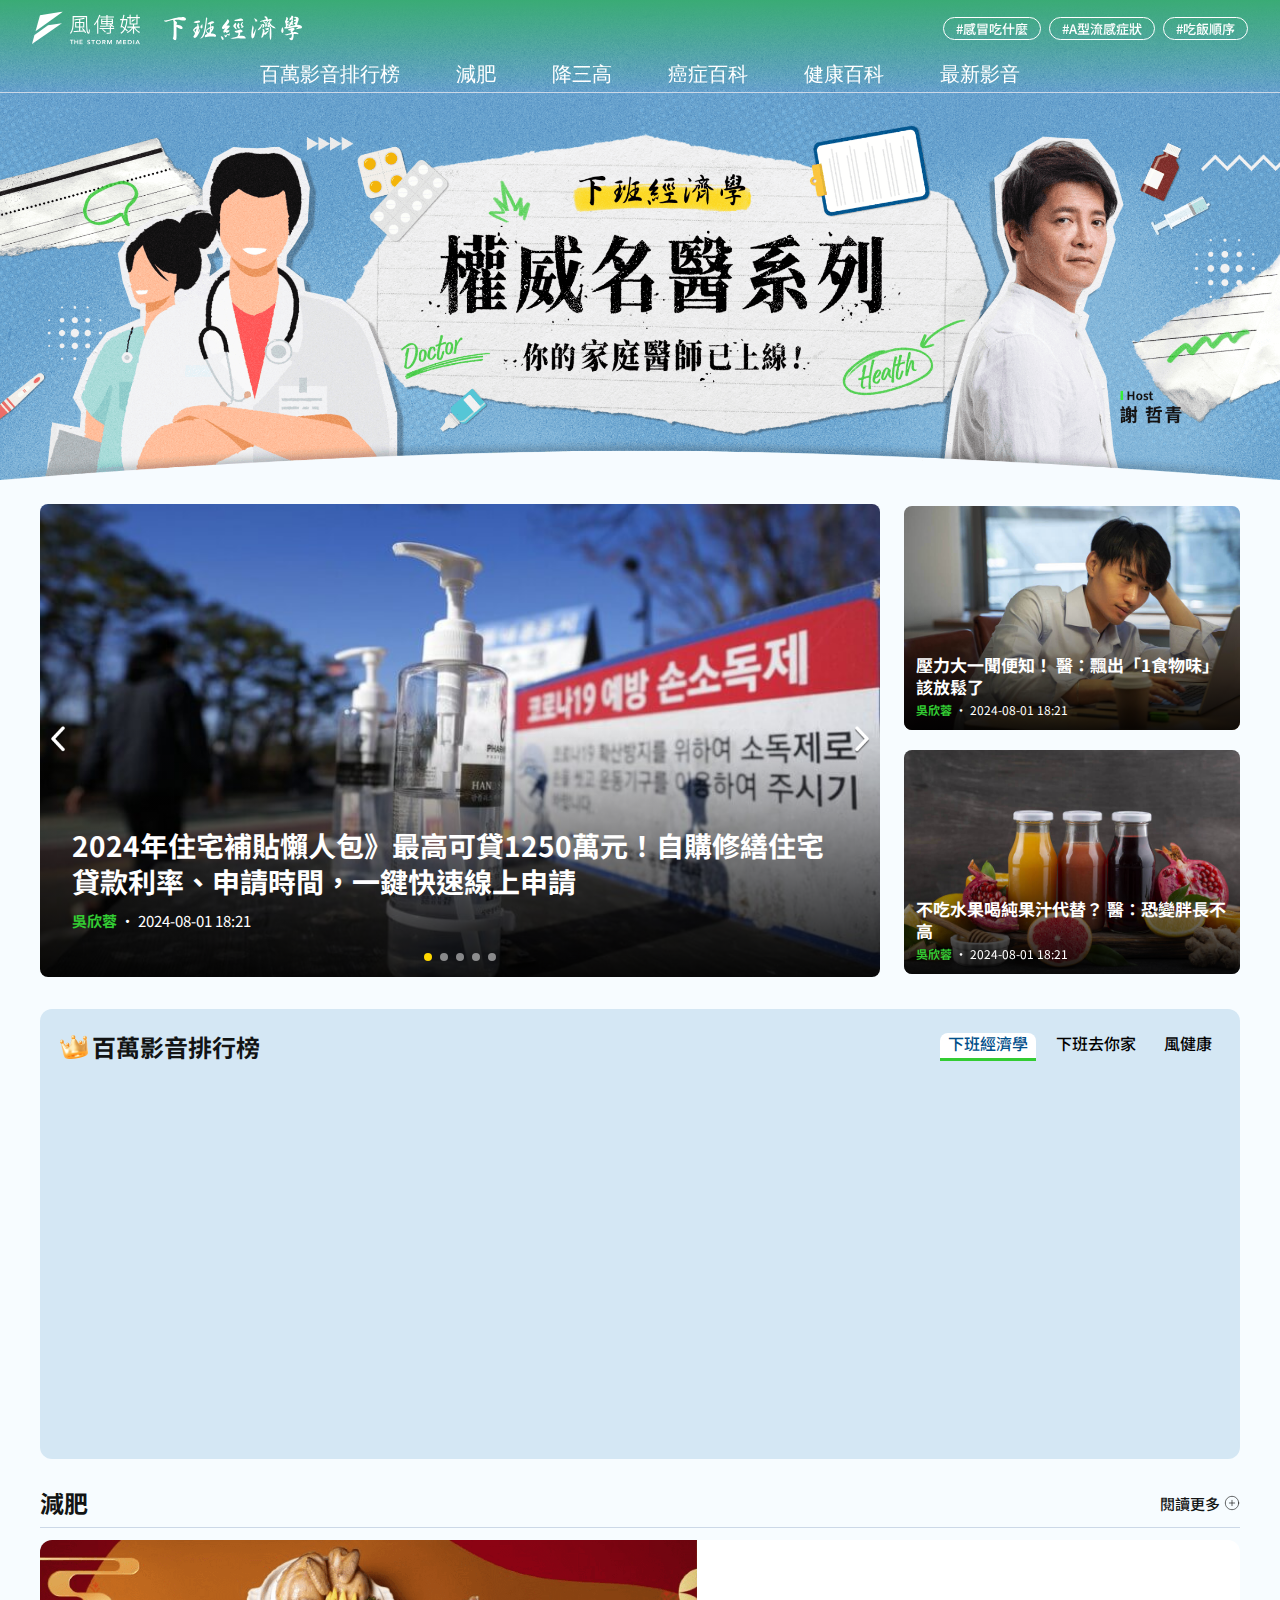
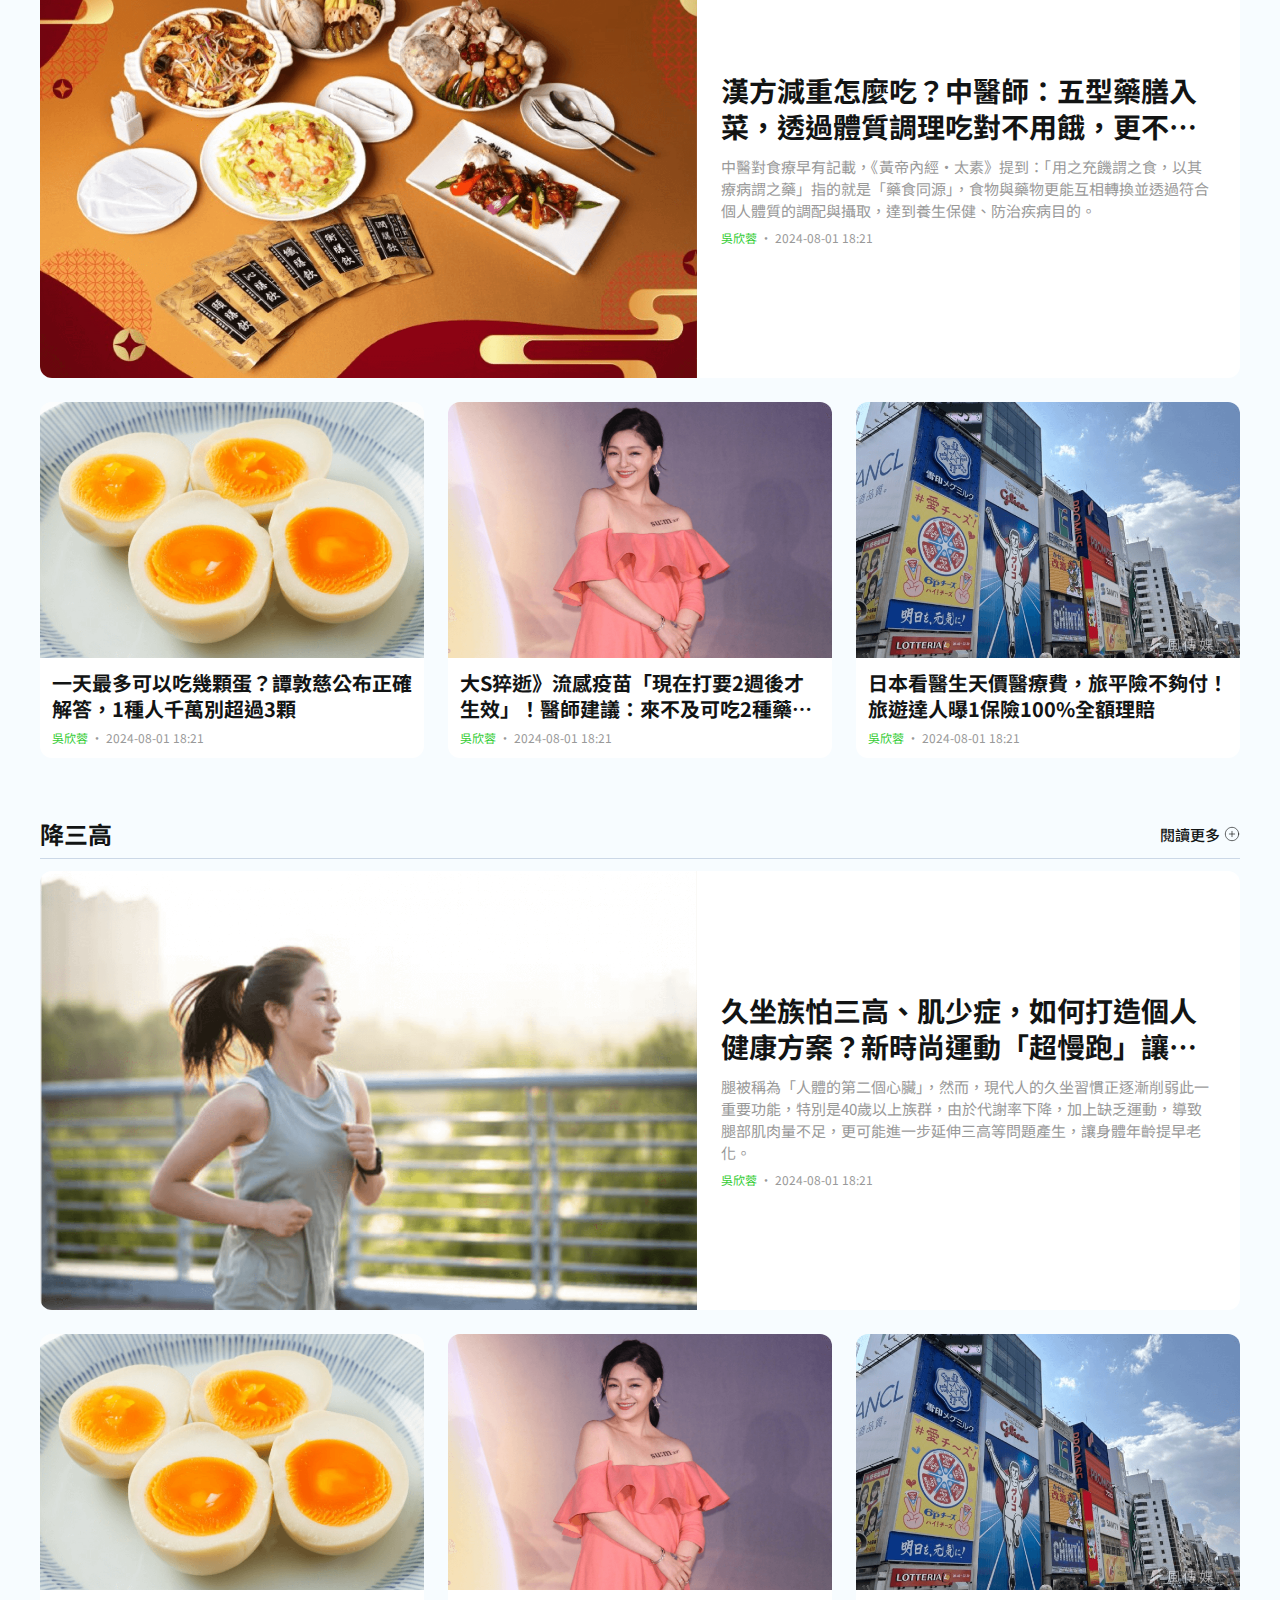
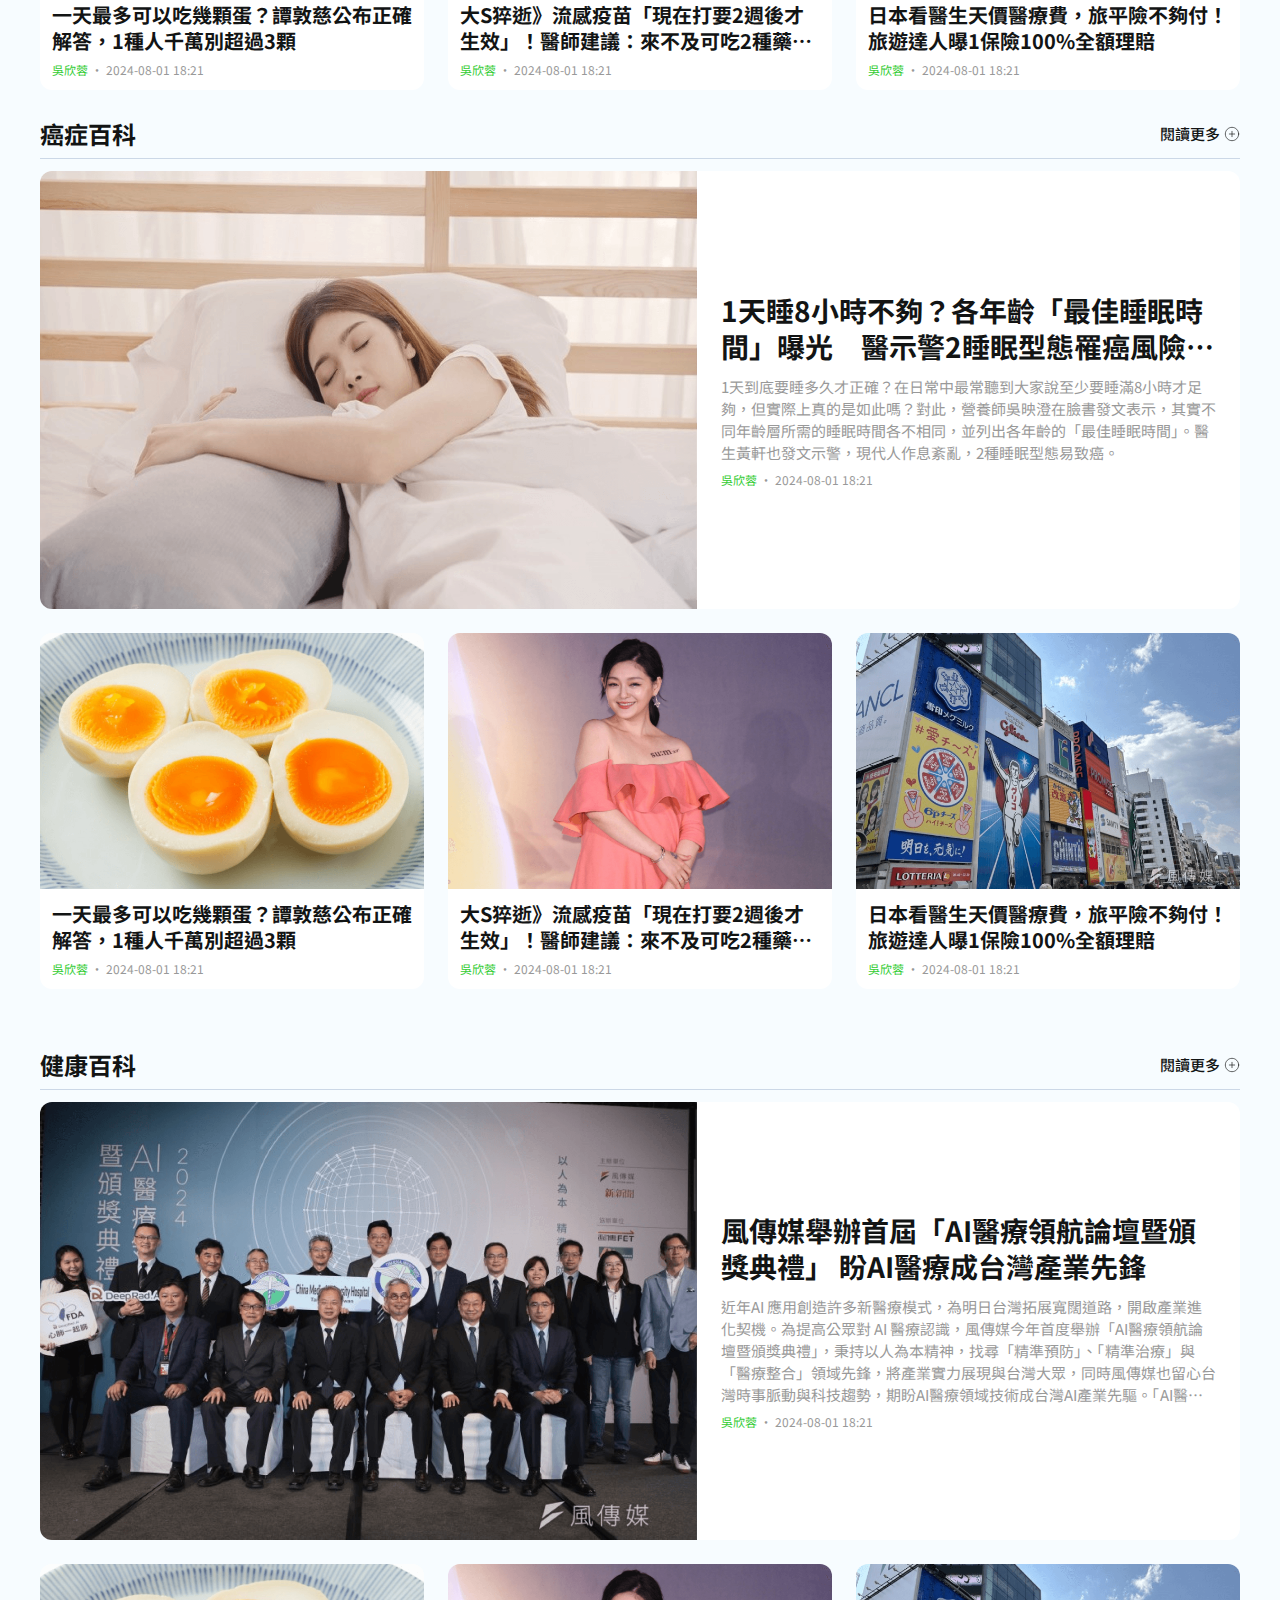
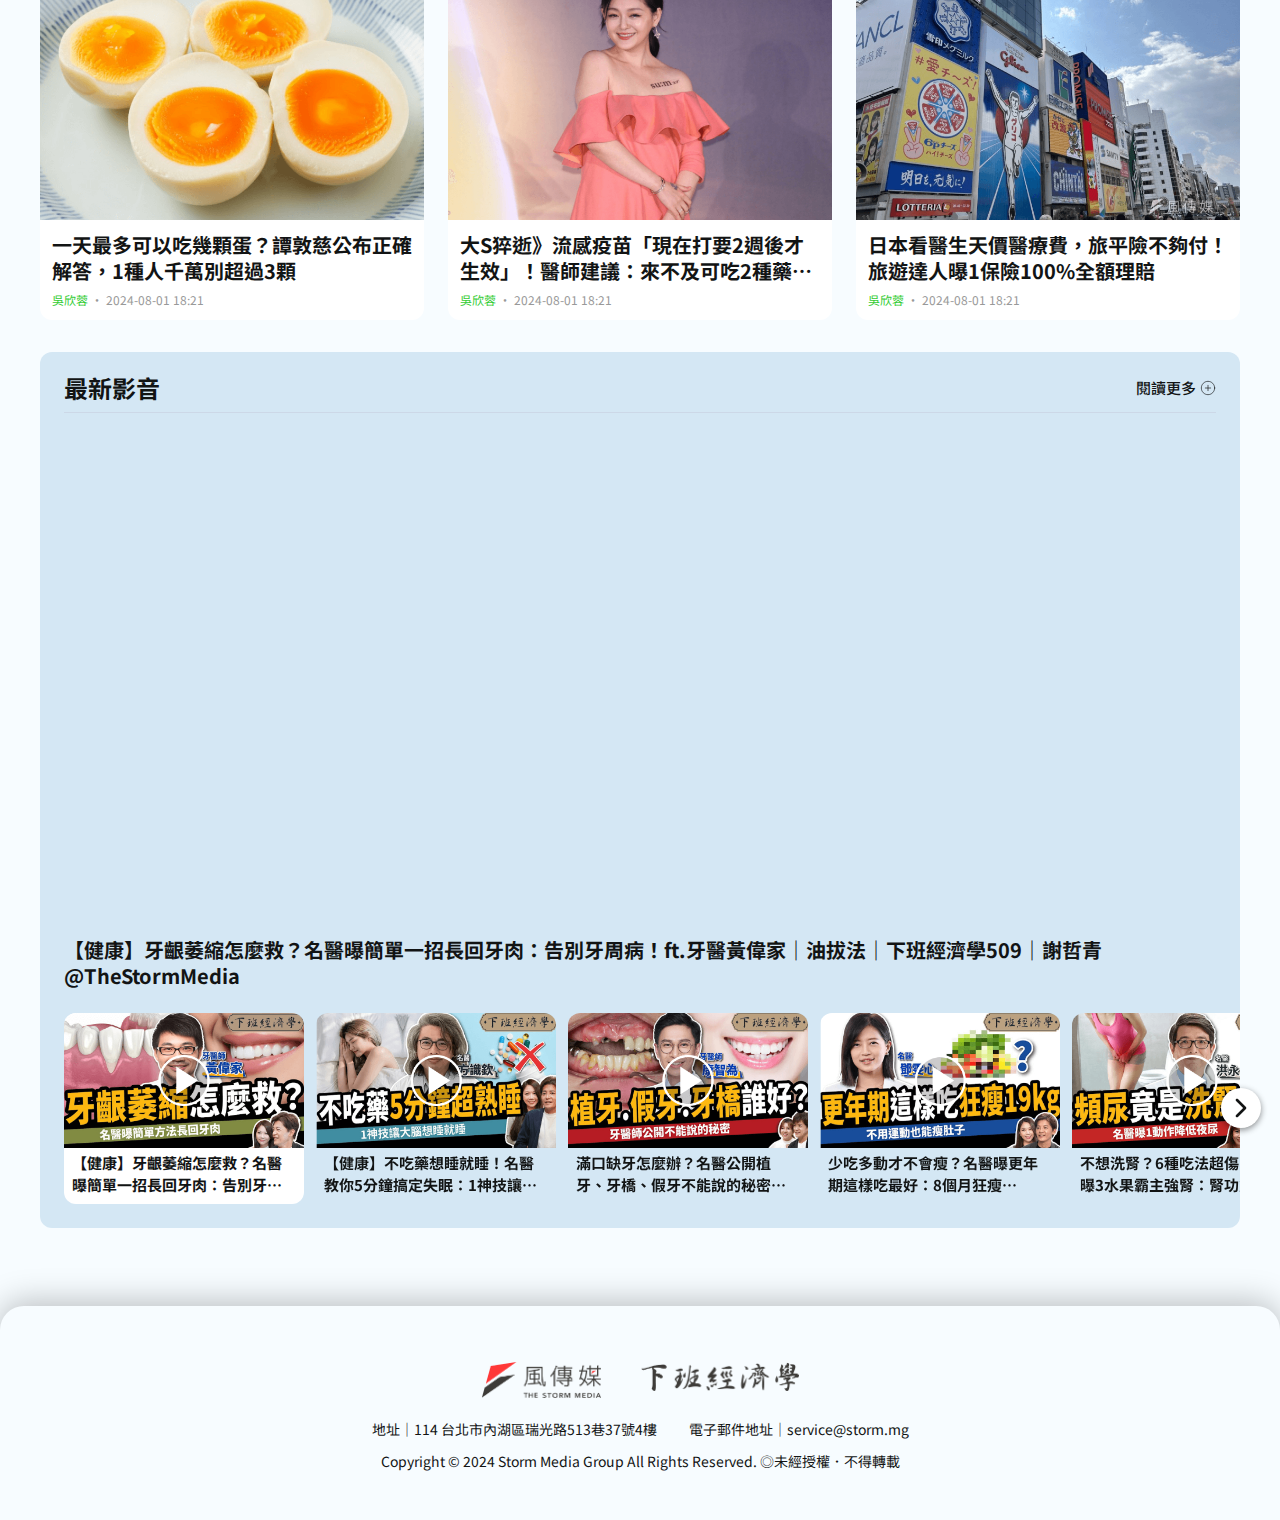
==== index.html @ ca1a60f0 "event health demo v2" ====
<!DOCTYPE html><html lang="en"><head>
    <meta charset="UTF-8">
    <link rel="icon" href="/favicon.ico">
    <link rel="preconnect" href="https://fonts.googleapis.com">
    <link rel="preconnect" href="https://fonts.gstatic.com" crossorigin="">
    <link href="https://fonts.googleapis.com/css2?family=Noto+Serif:ital,wght@0,100..900;1,100..900&amp;display=swap" rel="stylesheet">
    <link href="https://fonts.googleapis.com/css2?family=Noto+Sans+TC:wght@100..900&amp;family=Noto+Serif:ital,wght@0,100..900;1,100..900&amp;display=swap" rel="stylesheet">
    <meta name="viewport" content="width=device-width, initial-scale=1.0">
    <script async="" src="https://securepubads.g.doubleclick.net/tag/js/gpt.js"></script>
    <script>
      window.googletag = window.googletag || { cmd: [] }
      googletag.cmd.push(function () {
        googletag
          .defineSlot(
            '/225677396/storm_house_T_970250',
            [
              [970, 90],
              [728, 90],
              [336, 280],
              [300, 250],
              [970, 250]
            ],
            'header-ads'
          )
          .addService(googletag.companionAds())
          .addService(googletag.pubads())

        googletag
          .defineSlot(
            '/225677396/storm_house_M01_336280',
            [
              [300, 250],
              [336, 280]
            ],
            'header-ads-mb'
          )
          .addService(googletag.companionAds())
          .addService(googletag.pubads())

        googletag
          .defineSlot(
            '/225677396/storm_house_M01_72890',
            [
              [320, 100],
              [336, 280],
              [300, 250],
              [728, 90]
            ],
            'article-ads'
          )
          .addService(googletag.companionAds())
          .addService(googletag.pubads())

        googletag
          .defineSlot(
            '/225677396/storm_house_M02_336280',
            [
              [300, 250],
              [336, 280]
            ],
            'article-ads-mb'
          )
          .addService(googletag.companionAds())
          .addService(googletag.pubads())
        googletag.pubads().enableSingleRequest()
        googletag.enableServices()
      })
    </script>
    <meta name="description" content="風傳媒擁有首屈一指、最強大、最優秀的編輯團隊及記者群，以最宏觀的視野掌握國際、國內的新聞、政治、兩岸動態，提供最優秀的原生新聞，讓使用者能看見最公正、真實的新聞內容，並且在本站發表個人的想法與見的，讓全世界都能聽見風傳媒網站中每一位會員的聲音。">
    <meta name="keywords" content="風傳媒,下班經濟學,新青安,房產,房地產投資,理財,生活消費,買房">
    <title>2025購屋大作戰 韭菜逆襲變好漢｜風傳媒</title>
    <script type="module" crossorigin="" src="/assets/app-vALOPbkh.js"></script>
    <link rel="stylesheet" crossorigin="" href="/assets/app-CoWmEKeU.css">
  </head>
  <body>
    <div id="app" data-server-rendered="true"><div class="HomeView bg-blue-100"><!--[--><div class="BaseHeader fixed top-0 left-0 right-0 z-20 border-t-0 border-l-0 border-r-0 border-b border-solid border-#ccd8e7"><div class="flex justify-between px-20px py-11px md:px-32px border-l-0 border-r-0 border-b border-solid border-#ccd8e7 md:border-0"><div class="flex gap-24px"><a href="https://www.storm.mg/" target="_blank" class="flex content-center h-32px md:h-34px"><img class="w-102px md:hidden" src="/assets/stormLogo-BJUcOpZt.svg" alt=""><img class="hidden w-102px md:w-108px md:block" src="/assets/stormLogoWhite-DSIcpZeG.svg" alt=""></a><a href="https://www.storm.mg/personal-finance" target="_blank" class="flex content-center h-32px md:h-34px"><img class="hidden w-133px md:block md:w-138px" src="/assets/offlineEconomicsLogoWhite-CK9a2lFD.svg" alt=""><img class="block w-133px md:hidden" src="/assets/offlineEconomicsLogo_mb-DaeXi0kM.svg" alt=""></a></div><div class="hidden md:flex md:items-center md:gap-8px"><a class="decoration-none text-white text-13px leading-13px font-500 px-12px py-4px border border-solid border-white rounded-30px hover:!bg-yellow hover:!border-yellow hover:!text-primary" href="https://www.google.com/" target="_blank">#感冒吃什麼</a><a class="decoration-none text-white text-13px leading-13px font-500 px-12px py-4px border border-solid border-white rounded-30px hover:!bg-yellow hover:!border-yellow hover:!text-primary" href="https://www.google.com/" target="_blank">#A型流感症狀</a><a class="decoration-none text-white text-13px leading-13px font-500 px-12px py-4px border border-solid border-white rounded-30px hover:!bg-yellow hover:!border-yellow hover:!text-primary" href="https://www.google.com/" target="_blank">#吃飯順序</a></div><button class="block w-32px h-32px border-none bg-transparent cursor-pointer md:hidden"><img class="block w-32px" src="[data-uri]" alt=""></button></div><div class="!opacity-0 !py-0px !h-0px !md:h-auto !md:py-0px !md:opacity-100 transition-all transition-duration-500 overflow-hidden opacity-100 md:flex md:justify-center md:gap-24px"><button class="text-primary md:text-white md:rounded-t-8px bg-opacity-0 bg-white md:text-white block w-full px-16px py-8px text-20px text-start leading-20px font-500 outline-none border-0 cursor-pointer md:w-auto hover:text-primary hover:bg-#DCE9F2 hover:rounded-t-8px"> 百萬影音排行榜 </button><button class="text-primary md:text-white md:rounded-t-8px bg-opacity-0 bg-white md:text-white block w-full px-16px py-8px mt-12px text-primary text-20px text-start leading-20px font-500 outline-none border-0 cursor-pointer bg-opacity-0 md:mt-0px md:w-auto hover:text-primary hover:bg-#DCE9F2 hover:rounded-t-8px"> 減肥 </button><button class="text-primary md:text-white md:rounded-t-8px bg-opacity-0 bg-white md:text-white block w-full px-16px py-8px mt-12px text-primary text-20px text-start leading-20px font-500 outline-none border-0 cursor-pointer md:mt-0px md:w-auto hover:text-primary hover:bg-#DCE9F2 hover:rounded-t-8px"> 降三高 </button><button class="text-primary md:text-white md:rounded-t-8px bg-opacity-0 bg-white md:text-white block w-full px-16px py-8px mt-12px text-primary text-20px text-start leading-20px font-500 outline-none border-0 cursor-pointer md:mt-0px md:w-auto hover:text-primary hover:bg-#DCE9F2 hover:rounded-t-8px"> 癌症百科 </button><button class="text-primary md:text-white md:rounded-t-8px bg-opacity-0 bg-white md:text-white block w-full px-16px py-8px mt-12px text-primary text-20px text-start leading-20px font-500 outline-none border-0 cursor-pointer md:mt-0px md:w-auto hover:text-primary hover:bg-#DCE9F2 hover:rounded-t-8px"> 健康百科 </button><button class="text-primary md:text-white md:rounded-t-8px bg-opacity-0 bg-white md:text-white block w-full px-16px py-8px mt-12px text-primary text-20px text-start leading-20px font-500 outline-none border-0 cursor-pointer md:mt-0px md:w-auto hover:text-primary hover:bg-#DCE9F2 hover:rounded-t-8px"> 最新影音 </button><hr class="w-[calc(100%-32px)] bg-#ccd8e7 my-24px md:hidden"><div class="flex gap-12px px-16px md:hidden"><a class="decoration-none text-#004f8a text-13px leading-13px font-500 px-16px py-6px border border-solid border-#ccd8e7 rounded-30px hover:!bg-yellow hover:!border-yellow hover:!text-primary" href="https://www.google.com/" target="_blank">#感冒吃什麼</a><a class="decoration-none text-#004f8a text-13px leading-13px font-500 px-16px py-6px border border-solid border-#ccd8e7 rounded-30px hover:!bg-yellow hover:!border-yellow hover:!text-primary" href="https://www.google.com/" target="_blank">#A型流感症狀</a><a class="decoration-none text-#004f8a text-13px leading-13px font-500 px-16px py-6px border border-solid border-#ccd8e7 rounded-30px hover:!bg-yellow hover:!border-yellow hover:!text-primary" href="https://www.google.com/" target="_blank">#吃飯順序</a></div></div></div><!----><!--]--><div><img class="w-full hidden md:block" src="/assets/banner-ARyqEFMd.png" alt=""><img class="w-full block md:hidden" src="/assets/banner_mb-CTNFL27h.png" alt=""></div><div class="max-w-1200px mx-auto px-16px md:px-32px"><div class="mt-16px md:mt-24px"><div><div class="md:flex md:gap-24px md:items-center"><div class="-mx-16px md:mx-0"><div class="relative"><div class="hidden md:block"><button class="absolute top-50% -translate-y-50% left-4px py-10px py-10px z-10 border-0 bg-transparent cursor-pointer hover:scale-120 transition-all duration-500"><img class="block w-16px h-28px" src="[data-uri]"></button><button class="absolute top-50% -translate-y-50% right-4px py-10px py-10px z-10 border-0 bg-transparent cursor-pointer hover:scale-120 transition-all duration-500"><img class="block w-16px h-28px" src="[data-uri]"></button></div><div class="overflow-hidden md:rounded-8px" style="height:0px;"><div class="flex h-full" style="transition-duration:0ms;transform:translate3d(-100%, 0, 0);"><!--[--><div class="w-full h-full flex-shrink-0"><a href="https://www.google.com" target="_blank" class="block w-full h-full decoration-none relative pointer-events-none" draggable="false"><img class="block w-full h-full object-cover object-center hover:scale-105 transition-all duration-500" src="/assets/slider5-3kGfpnRq.png" draggable="false"></a><div class="absolute w-[calc(100%-40px)] bottom-0 right-0 left-0 bg-gradient-linear bg-gradient-from-black/0 bg-gradient-to-black/90 px-20px pt-100px pb-28px md:w-[calc(100%-64px)] md:px-32px md:pb-46px"><a href="https://www.google.com" target="_blank" class="block w-full h-full decoration-none relative pointer-events-none" draggable="false"><div class="text-white text-18px leading-24px font-700 text-ellipsis line-clamp-2 md:text-28px md:leading-36px">不吃水果喝純果汁代替？ 醫：恐變胖長不高</div></a><div class="text-white text-13px leading-17px mt-8px md:text-15px md:leading-20px md:mt-12px"><a href="https://www.google.com" target="_blank" class="block w-full h-full decoration-none relative pointer-events-none" draggable="false"></a><a class="text-green decoration-none font-700" href="https://www.yahoo.com" target="_blank">吳欣蓉</a> · 2024-08-01 18:21</div></div></div><div class="w-full h-full flex-shrink-0"><a href="https://www.google.com" target="_blank" class="block w-full h-full decoration-none relative pointer-events-none" draggable="false"><img class="block w-full h-full object-cover object-center hover:scale-105 transition-all duration-500" src="/assets/slider1-BnkWRYks.png" draggable="false"></a><div class="absolute w-[calc(100%-40px)] bottom-0 right-0 left-0 bg-gradient-linear bg-gradient-from-black/0 bg-gradient-to-black/90 px-20px pt-100px pb-28px md:w-[calc(100%-64px)] md:px-32px md:pb-46px"><a href="https://www.google.com" target="_blank" class="block w-full h-full decoration-none relative pointer-events-none" draggable="false"><div class="text-white text-18px leading-24px font-700 text-ellipsis line-clamp-2 md:text-28px md:leading-36px">2024年住宅補貼懶人包》最高可貸1250萬元！自購修繕住宅貸款利率、申請時間，一鍵快速線上申請</div></a><div class="text-white text-13px leading-17px mt-8px md:text-15px md:leading-20px md:mt-12px"><a href="https://www.google.com" target="_blank" class="block w-full h-full decoration-none relative pointer-events-none" draggable="false"></a><a class="text-green decoration-none font-700" href="https://www.yahoo.com" target="_blank">吳欣蓉</a> · 2024-08-01 18:21</div></div></div><div class="w-full h-full flex-shrink-0"><a href="https://www.google.com" target="_blank" class="block w-full h-full decoration-none relative pointer-events-none" draggable="false"><img class="block w-full h-full object-cover object-center hover:scale-105 transition-all duration-500" src="/assets/slider2-CH500moV.png" draggable="false"></a><div class="absolute w-[calc(100%-40px)] bottom-0 right-0 left-0 bg-gradient-linear bg-gradient-from-black/0 bg-gradient-to-black/90 px-20px pt-100px pb-28px md:w-[calc(100%-64px)] md:px-32px md:pb-46px"><a href="https://www.google.com" target="_blank" class="block w-full h-full decoration-none relative pointer-events-none" draggable="false"><div class="text-white text-18px leading-24px font-700 text-ellipsis line-clamp-2 md:text-28px md:leading-36px">2024年住宅補貼懶人包》最高可貸1250萬元！自購修繕住宅貸款利率、申請時間，一鍵快速線上申請</div></a><div class="text-white text-13px leading-17px mt-8px md:text-15px md:leading-20px md:mt-12px"><a href="https://www.google.com" target="_blank" class="block w-full h-full decoration-none relative pointer-events-none" draggable="false"></a><a class="text-green decoration-none font-700" href="https://www.yahoo.com" target="_blank">吳欣蓉</a> · 2024-08-01 18:21</div></div></div><div class="w-full h-full flex-shrink-0"><a href="https://www.google.com" target="_blank" class="block w-full h-full decoration-none relative pointer-events-none" draggable="false"><img class="block w-full h-full object-cover object-center hover:scale-105 transition-all duration-500" src="/assets/slider3-DvyPwoQg.png" draggable="false"></a><div class="absolute w-[calc(100%-40px)] bottom-0 right-0 left-0 bg-gradient-linear bg-gradient-from-black/0 bg-gradient-to-black/90 px-20px pt-100px pb-28px md:w-[calc(100%-64px)] md:px-32px md:pb-46px"><a href="https://www.google.com" target="_blank" class="block w-full h-full decoration-none relative pointer-events-none" draggable="false"><div class="text-white text-18px leading-24px font-700 text-ellipsis line-clamp-2 md:text-28px md:leading-36px">2024年住宅補貼懶人包》最高可貸1250萬元！自購修繕住宅貸款利率、申請時間，一鍵快速線上申請</div></a><div class="text-white text-13px leading-17px mt-8px md:text-15px md:leading-20px md:mt-12px"><a href="https://www.google.com" target="_blank" class="block w-full h-full decoration-none relative pointer-events-none" draggable="false"></a><a class="text-green decoration-none font-700" href="https://www.yahoo.com" target="_blank">吳欣蓉</a> · 2024-08-01 18:21</div></div></div><div class="w-full h-full flex-shrink-0"><a href="https://www.google.com" target="_blank" class="block w-full h-full decoration-none relative pointer-events-none" draggable="false"><img class="block w-full h-full object-cover object-center hover:scale-105 transition-all duration-500" src="/assets/slider4-NSSCHMNY.png" draggable="false"></a><div class="absolute w-[calc(100%-40px)] bottom-0 right-0 left-0 bg-gradient-linear bg-gradient-from-black/0 bg-gradient-to-black/90 px-20px pt-100px pb-28px md:w-[calc(100%-64px)] md:px-32px md:pb-46px"><a href="https://www.google.com" target="_blank" class="block w-full h-full decoration-none relative pointer-events-none" draggable="false"><div class="text-white text-18px leading-24px font-700 text-ellipsis line-clamp-2 md:text-28px md:leading-36px">不只新青安！4大因素讓全台房市衝到高點　這1縣年漲幅破2成奪冠</div></a><div class="text-white text-13px leading-17px mt-8px md:text-15px md:leading-20px md:mt-12px"><a href="https://www.google.com" target="_blank" class="block w-full h-full decoration-none relative pointer-events-none" draggable="false"></a><a class="text-green decoration-none font-700" href="https://www.yahoo.com" target="_blank">吳欣蓉</a> · 2024-08-01 18:21</div></div></div><div class="w-full h-full flex-shrink-0"><iframe class="pointer-events-none block w-full h-full" src="https://www.youtube.com/embed/T5O59YloOgQ?autoplay=1&amp;mute=1" frameborder="0" allowfullscreen=""></iframe></div><div class="w-full h-full flex-shrink-0"><a href="https://www.google.com" target="_blank" class="block w-full h-full decoration-none relative pointer-events-none" draggable="false"><img class="block w-full h-full object-cover object-center hover:scale-105 transition-all duration-500" src="/assets/slider4-NSSCHMNY.png" draggable="false"></a><div class="absolute w-[calc(100%-40px)] bottom-0 right-0 left-0 bg-gradient-linear bg-gradient-from-black/0 bg-gradient-to-black/90 px-20px pt-100px pb-28px md:w-[calc(100%-64px)] md:px-32px md:pb-46px"><a href="https://www.google.com" target="_blank" class="block w-full h-full decoration-none relative pointer-events-none" draggable="false"><div class="text-white text-18px leading-24px font-700 text-ellipsis line-clamp-2 md:text-28px md:leading-36px">壓力大一聞便知！ 醫：飄出「1食物味」該放鬆了</div></a><div class="text-white text-13px leading-17px mt-8px md:text-15px md:leading-20px md:mt-12px"><a href="https://www.google.com" target="_blank" class="block w-full h-full decoration-none relative pointer-events-none" draggable="false"></a><a class="text-green decoration-none font-700" href="https://www.yahoo.com" target="_blank">吳欣蓉</a> · 2024-08-01 18:21</div></div></div><div class="w-full h-full flex-shrink-0"><a href="https://www.google.com" target="_blank" class="block w-full h-full decoration-none relative pointer-events-none" draggable="false"><img class="block w-full h-full object-cover object-center hover:scale-105 transition-all duration-500" src="/assets/slider5-3kGfpnRq.png" draggable="false"></a><div class="absolute w-[calc(100%-40px)] bottom-0 right-0 left-0 bg-gradient-linear bg-gradient-from-black/0 bg-gradient-to-black/90 px-20px pt-100px pb-28px md:w-[calc(100%-64px)] md:px-32px md:pb-46px"><a href="https://www.google.com" target="_blank" class="block w-full h-full decoration-none relative pointer-events-none" draggable="false"><div class="text-white text-18px leading-24px font-700 text-ellipsis line-clamp-2 md:text-28px md:leading-36px">不吃水果喝純果汁代替？ 醫：恐變胖長不高</div></a><div class="text-white text-13px leading-17px mt-8px md:text-15px md:leading-20px md:mt-12px"><a href="https://www.google.com" target="_blank" class="block w-full h-full decoration-none relative pointer-events-none" draggable="false"></a><a class="text-green decoration-none font-700" href="https://www.yahoo.com" target="_blank">吳欣蓉</a> · 2024-08-01 18:21</div></div></div><div class="w-full h-full flex-shrink-0"><a href="https://www.google.com" target="_blank" class="block w-full h-full decoration-none relative pointer-events-none" draggable="false"><img class="block w-full h-full object-cover object-center hover:scale-105 transition-all duration-500" src="/assets/slider1-BnkWRYks.png" draggable="false"></a><div class="absolute w-[calc(100%-40px)] bottom-0 right-0 left-0 bg-gradient-linear bg-gradient-from-black/0 bg-gradient-to-black/90 px-20px pt-100px pb-28px md:w-[calc(100%-64px)] md:px-32px md:pb-46px"><a href="https://www.google.com" target="_blank" class="block w-full h-full decoration-none relative pointer-events-none" draggable="false"><div class="text-white text-18px leading-24px font-700 text-ellipsis line-clamp-2 md:text-28px md:leading-36px">2024年住宅補貼懶人包》最高可貸1250萬元！自購修繕住宅貸款利率、申請時間，一鍵快速線上申請</div></a><div class="text-white text-13px leading-17px mt-8px md:text-15px md:leading-20px md:mt-12px"><a href="https://www.google.com" target="_blank" class="block w-full h-full decoration-none relative pointer-events-none" draggable="false"></a><a class="text-green decoration-none font-700" href="https://www.yahoo.com" target="_blank">吳欣蓉</a> · 2024-08-01 18:21</div></div></div><!--]--></div></div><div class="flex justify-center gap-8px cursor-pointer absolute w-full bottom-8px md:bottom-16px"><!--[--><span class="bg-yellow !bg-opacity-100 w-8px h-8px rounded-full bg-white bg-opacity-50 transition-all duration-500"></span><span class="w-8px h-8px rounded-full bg-white bg-opacity-50 transition-all duration-500"></span><span class="w-8px h-8px rounded-full bg-white bg-opacity-50 transition-all duration-500"></span><span class="w-8px h-8px rounded-full bg-white bg-opacity-50 transition-all duration-500"></span><span class="w-8px h-8px rounded-full bg-white bg-opacity-50 transition-all duration-500"></span><span class="w-8px h-8px rounded-full bg-white bg-opacity-50 transition-all duration-500"></span><span class="w-8px h-8px rounded-full bg-white bg-opacity-50 transition-all duration-500"></span><!--]--></div></div></div><div class="hidden flex-basis-28% flex-shrink-0 md:block"><!--[--><div class="relative rounded-8px overflow-hidden"><a href="https://www.google.com" target="_blank" class="block w-full h-full decoration-none relative pointer-events-none" draggable="false"><img class="block w-full h-full object-cover object-center hover:scale-105 transition-all duration-500" src="/assets/slider4-NSSCHMNY.png" draggable="false"></a><div class="absolute w-[calc(100%-24px)] bottom-0 right-0 left-0 bg-gradient-linear bg-gradient-from-black/0 bg-gradient-to-black/90 px-12px pt-50px pb-12px"><a href="https://www.google.com" target="_blank" class="block w-full h-full decoration-none relative pointer-events-none" draggable="false"><div class="text-white text-17px leading-22px font-700 text-ellipsis line-clamp-2">壓力大一聞便知！ 醫：飄出「1食物味」該放鬆了</div></a><div class="text-white text-12px leading-16px mt-4px"><a href="https://www.google.com" target="_blank" class="block w-full h-full decoration-none relative pointer-events-none" draggable="false"></a><a class="text-green decoration-none font-700" href="https://www.yahoo.com" target="_blank">吳欣蓉</a> · 2024-08-01 18:21</div></div></div><div class="mt-20px relative rounded-8px overflow-hidden"><a href="https://www.google.com" target="_blank" class="block w-full h-full decoration-none relative pointer-events-none" draggable="false"><img class="block w-full h-full object-cover object-center hover:scale-105 transition-all duration-500" src="/assets/slider5-3kGfpnRq.png" draggable="false"></a><div class="absolute w-[calc(100%-24px)] bottom-0 right-0 left-0 bg-gradient-linear bg-gradient-from-black/0 bg-gradient-to-black/90 px-12px pt-50px pb-12px"><a href="https://www.google.com" target="_blank" class="block w-full h-full decoration-none relative pointer-events-none" draggable="false"><div class="text-white text-17px leading-22px font-700 text-ellipsis line-clamp-2">不吃水果喝純果汁代替？ 醫：恐變胖長不高</div></a><div class="text-white text-12px leading-16px mt-4px"><a href="https://www.google.com" target="_blank" class="block w-full h-full decoration-none relative pointer-events-none" draggable="false"></a><a class="text-green decoration-none font-700" href="https://www.yahoo.com" target="_blank">吳欣蓉</a> · 2024-08-01 18:21</div></div></div><!--]--></div></div></div></div><div class="mt-24px md:mt-32px" id="videoRank"><div class="bg-blue-200 px-20px py-12px rounded-12px md:py-24px"><div class="md:flex md:justify-between md:items-center"><div class="flex gap-4px items-center"><div><img class="block w-28px h-24px" src="[data-uri]" alt=""></div><div class="text-primary text-24px font-700 leading-24px">百萬影音排行榜</div></div><div class="flex gap-12px justify-center mt-20px border-0 border-b-3px border-solid border-#CADBE7 md:mt-0px md:border-b-0"><div class="text-#004F8A bg-white border-0 border-b-3px border-solid border-green text-16px leading-21px font-500 px-8px pb-4px cursor-pointer rounded-t-8px overflow-hidden hover:bg-#dce9f2 hover:text-#004F8A hover:border-0 hover:border-b-3px hover:border-solid hover:border-green"> 下班經濟學 </div><div class="text-16px leading-21px font-500 px-8px pb-4px cursor-pointer rounded-t-8px overflow-hidden hover:bg-#dce9f2 hover:text-#004F8A hover:border-0 hover:border-b-3px hover:border-solid hover:border-green"> 下班去你家 </div><div class="text-16px leading-21px font-500 px-8px pb-4px cursor-pointer rounded-t-8px overflow-hidden hover:bg-#dce9f2 hover:text-#004F8A hover:border-0 hover:border-b-3px hover:border-solid hover:border-green"> 風健康 </div></div></div><div class="mt-16px mt-20px"><div class="grid gap-16px md:grid-cols-5 md:gap-x-16px md:gap-y-24px"><!--[--><div class="group relative rounded-8px overflow-hidden animate-delay-0s animate-duration-500"><a class="flex gap-12px h-full decoration-none md:block group-hover:filter-grayscale-20"><div class="w-50% rounded-8px overflow-hidden md:w-auto"><img class="block w-full h-full object-cover object-center" src="file:///assets/video1-BrG4NbK8.png" alt=""></div><div class="mt-4px w-50% md:w-auto"><div class="text-primary font-700 text-ellipsis text-15px leading-19px line-clamp-3 md:line-clamp-2 group-hover:text-#393d40">【健康】牙齦萎縮怎麼救？名醫曝簡單一招長回牙肉：告別牙周病！ft.牙醫黃偉家｜油拔法｜下班經濟學509｜謝哲青 @TheStormMedia</div></div></a></div><div class="group relative rounded-8px overflow-hidden animate-delay-0s animate-duration-500"><a class="flex gap-12px h-full decoration-none md:block group-hover:filter-grayscale-20"><div class="w-50% rounded-8px overflow-hidden md:w-auto"><img class="block w-full h-full object-cover object-center" src="file:///assets/video2-BbhLbD_p.png" alt=""></div><div class="mt-4px w-50% md:w-auto"><div class="text-primary font-700 text-ellipsis text-15px leading-19px line-clamp-3 md:line-clamp-2 group-hover:text-#393d40">【健康】不吃藥想睡就睡！名醫教你5分鐘搞定失眠：1神技讓大腦超熟睡！ft. 方識欽醫師｜下班經濟學547｜謝哲青、蔡尚樺 @TheStormMedia</div></div></a></div><div class="group relative rounded-8px overflow-hidden animate-delay-0s animate-duration-500"><a class="flex gap-12px h-full decoration-none md:block group-hover:filter-grayscale-20"><div class="w-50% rounded-8px overflow-hidden md:w-auto"><img class="block w-full h-full object-cover object-center" src="file:///assets/video3-BteNb4_x.png" alt=""></div><div class="mt-4px w-50% md:w-auto"><div class="text-primary font-700 text-ellipsis text-15px leading-19px line-clamp-3 md:line-clamp-2 group-hover:text-#393d40">滿口缺牙怎麼辦？名醫公開植牙、牙橋、假牙不能說的秘密！ft.牙醫師 康智為｜下班經濟學459</div></div></a></div><div class="group relative rounded-8px overflow-hidden animate-delay-0s animate-duration-500"><a class="flex gap-12px h-full decoration-none md:block group-hover:filter-grayscale-20"><div class="w-50% rounded-8px overflow-hidden md:w-auto"><img class="block w-full h-full object-cover object-center" src="file:///assets/video4-CGu1YJyJ.png" alt=""></div><div class="mt-4px w-50% md:w-auto"><div class="text-primary font-700 text-ellipsis text-15px leading-19px line-clamp-3 md:line-clamp-2 group-hover:text-#393d40">少吃多動才不會瘦？名醫曝更年期這樣吃最好：8個月狂瘦42kg！ft. 鄧雯心醫師｜下班經濟學477｜謝哲青 @TheStormMedia</div></div></a></div><div class="group relative rounded-8px overflow-hidden animate-delay-0s animate-duration-500"><a class="flex gap-12px h-full decoration-none md:block group-hover:filter-grayscale-20"><div class="w-50% rounded-8px overflow-hidden md:w-auto"><img class="block w-full h-full object-cover object-center" src="file:///assets/video5-6U2L3Ckn.png" alt=""></div><div class="mt-4px w-50% md:w-auto"><div class="text-primary font-700 text-ellipsis text-15px leading-19px line-clamp-3 md:line-clamp-2 group-hover:text-#393d40">不想洗腎？6種吃法超傷腎！名醫曝3水果霸主強腎：腎功能狂飆30分！ft. 洪永祥醫師｜下班經濟學539｜謝哲青 @TheStormMedia</div></div></a></div><div class="group relative rounded-8px overflow-hidden animate-delay-0s animate-duration-500"><a class="flex gap-12px h-full decoration-none md:block group-hover:filter-grayscale-20"><div class="w-50% rounded-8px overflow-hidden md:w-auto"><img class="block w-full h-full object-cover object-center" src="file:///assets/video6-u_8J3IXH.png" alt=""></div><div class="mt-4px w-50% md:w-auto"><div class="text-primary font-700 text-ellipsis text-15px leading-19px line-clamp-3 md:line-clamp-2 group-hover:text-#393d40">不吃藥、不開刀拯救痠痛麻！名醫曝告別肩頸痛關鍵：一動作拉開筋膜！ft.@PanJenli ｜下班經濟學349</div></div></a></div><div class="group relative rounded-8px overflow-hidden animate-delay-0s animate-duration-500"><a class="flex gap-12px h-full decoration-none md:block group-hover:filter-grayscale-20"><div class="w-50% rounded-8px overflow-hidden md:w-auto"><img class="block w-full h-full object-cover object-center" src="file:///assets/video7-twu6SUgk.png" alt=""></div><div class="mt-4px w-50% md:w-auto"><div class="text-primary font-700 text-ellipsis text-15px leading-19px line-clamp-3 md:line-clamp-2 group-hover:text-#393d40">脂肪肝竟是癌症前兆？名醫教你1分鐘保肝：狂降膽固醇、有效抗癌！ft. 樓中亮醫師｜下班經濟學507｜謝哲青 @TheStormMedia</div></div></a></div><div class="group relative rounded-8px overflow-hidden animate-delay-0s animate-duration-500"><a class="flex gap-12px h-full decoration-none md:block group-hover:filter-grayscale-20"><div class="w-50% rounded-8px overflow-hidden md:w-auto"><img class="block w-full h-full object-cover object-center" src="file:///assets/video8-D09ZjBfO.png" alt=""></div><div class="mt-4px w-50% md:w-auto"><div class="text-primary font-700 text-ellipsis text-15px leading-19px line-clamp-3 md:line-clamp-2 group-hover:text-#393d40">一個錯誤，糖尿病3個月就洗腎！名醫曝5大神奇食物降尿酸：1秘訣永遠不痛風！ft.腎臟科醫師洪永祥｜下班經濟學391</div></div></a></div><div class="group relative rounded-8px overflow-hidden animate-delay-0s animate-duration-500"><a class="flex gap-12px h-full decoration-none md:block group-hover:filter-grayscale-20"><div class="w-50% rounded-8px overflow-hidden md:w-auto"><img class="block w-full h-full object-cover object-center" src="file:///assets/video9-B58sTDBo.png" alt=""></div><div class="mt-4px w-50% md:w-auto"><div class="text-primary font-700 text-ellipsis text-15px leading-19px line-clamp-3 md:line-clamp-2 group-hover:text-#393d40">注意！耳鳴是大腦在求救！名醫曝不吃藥2招恢復聽力：消除暈眩、頭痛！ft. 賴仁淙醫師｜下班經濟學535｜謝哲青 @TheStormMedia</div></div></a></div><div class="group relative rounded-8px overflow-hidden animate-delay-0s animate-duration-500"><a class="flex gap-12px h-full decoration-none md:block group-hover:filter-grayscale-20"><div class="w-50% rounded-8px overflow-hidden md:w-auto"><img class="block w-full h-full object-cover object-center" src="file:///assets/video10-DsEmL8OW.png" alt=""></div><div class="mt-4px w-50% md:w-auto"><div class="text-primary font-700 text-ellipsis text-15px leading-19px line-clamp-3 md:line-clamp-2 group-hover:text-#393d40">控糖、消水腫！水蜜桃美膚關鍵在果皮 簡單2步驟去除絨毛過敏原</div></div></a></div><!--]--></div></div><!----></div></div><div class="mt-24px md:mt-32px" id="lossWeight"><div><div class="flex justify-between items-center border-blue-300 border-solid border-0 border-b pb-12px"><div class="text-24px leading-24px text-primary font-700">減肥</div><a class="flex gap-4px items-center text-15px leading-15px text-primary font-500 decoration-none hover:text-green" href="https://www.google.com" target="_blank"><div>閱讀更多</div><svg width="16" height="16" viewBox="0 0 24 24" fill="none" xmlns="http://www.w3.org/2000/svg"><path d="M12 8V16M8 12H16M22 12C22 17.5228 17.5228 22 12 22C6.47715 22 2 17.5228 2 12C2 6.47715 6.47715 2 12 2C17.5228 2 22 6.47715 22 12Z" stroke="currentColor" stroke-linecap="round" stroke-linejoin="round"></path></svg></a></div><div class="mt-12px"><div><div class="grid grid-cols-1 gap-24px md:grid-cols-3"><!--[--><div class="rounded-12px overflow-hidden bg-white hover:filter-grayscale-20 hover:bg-gray-600 col-span-1 md:col-span-3"><a href="https://www.google.com" target="_blank" class="block md:flex md:items-center decoration-none"><div class="md:w-57%"><img class="w-full block object-cover object-center" src="/assets/image1-DrYj16hU.png" alt=""></div></a><div class="p-24px md:w-43%"><a href="https://www.google.com" target="_blank" class="block md:flex md:items-center decoration-none"><div class="text-20px leading-26px line-clamp-3 md:leading-36px md:text-28px md:line-clamp-2 text-primary font-700 text-ellipsis">漢方減重怎麼吃？中醫師：五型藥膳入菜，透過體質調理吃對不用餓，更不復胖</div><div class="text-gray-500 text-15px leading-22px font-400 text-ellipsis line-clamp-3 mt-12px md:line-clamp-5">中醫對食療早有記載，《黃帝內經‧太素》提到：「用之充饑謂之食，以其療病謂之藥」指的就是「藥食同源」，食物與藥物更能互相轉換並透過符合個人體質的調配與攝取，達到養生保健、防治疾病目的。</div></a><div class="mt-8px text-gray-500 text-12px leading-16px"><a href="https://www.google.com" target="_blank" class="block md:flex md:items-center decoration-none"></a><a class="text-green decoration-none" href="https://www.google.com">吳欣蓉</a> · 2024-08-01 18:21</div></div></div><div class="rounded-12px overflow-hidden bg-white hover:filter-grayscale-20 hover:bg-gray-600"><a href="https://www.google.com" target="_blank" class="flex items-center md:block decoration-none"><div class="w-49% md:w-auto"><img class="w-full block object-cover object-center" src="/assets/image2-EIgUeYv0.png" alt=""></div></a><div class="p-12px w-51% md:w-auto"><a href="https://www.google.com" target="_blank" class="flex items-center md:block decoration-none"><div class="text-17px leading-22px line-clamp-3 md:leading-26px md:text-20px md:line-clamp-2 text-primary font-700 text-ellipsis">一天最多可以吃幾顆蛋？譚敦慈公布正確解答，1種人千萬別超過3顆</div><!----></a><div class="mt-8px text-gray-500 text-12px leading-16px"><a href="https://www.google.com" target="_blank" class="flex items-center md:block decoration-none"></a><a class="text-green decoration-none" href="https://www.google.com">吳欣蓉</a> · 2024-08-01 18:21</div></div></div><div class="rounded-12px overflow-hidden bg-white hover:filter-grayscale-20 hover:bg-gray-600"><a href="https://www.google.com" target="_blank" class="flex items-center md:block decoration-none"><div class="w-49% md:w-auto"><img class="w-full block object-cover object-center" src="/assets/image3-DZi1TJn-.png" alt=""></div></a><div class="p-12px w-51% md:w-auto"><a href="https://www.google.com" target="_blank" class="flex items-center md:block decoration-none"><div class="text-17px leading-22px line-clamp-3 md:leading-26px md:text-20px md:line-clamp-2 text-primary font-700 text-ellipsis">大S猝逝》流感疫苗「現在打要2週後才生效」！醫師建議：來不及可吃2種藥預防</div><!----></a><div class="mt-8px text-gray-500 text-12px leading-16px"><a href="https://www.google.com" target="_blank" class="flex items-center md:block decoration-none"></a><a class="text-green decoration-none" href="https://www.google.com">吳欣蓉</a> · 2024-08-01 18:21</div></div></div><div class="rounded-12px overflow-hidden bg-white hover:filter-grayscale-20 hover:bg-gray-600"><a href="https://www.google.com" target="_blank" class="flex items-center md:block decoration-none"><div class="w-49% md:w-auto"><img class="w-full block object-cover object-center" src="/assets/image4-CddHe2H-.png" alt=""></div></a><div class="p-12px w-51% md:w-auto"><a href="https://www.google.com" target="_blank" class="flex items-center md:block decoration-none"><div class="text-17px leading-22px line-clamp-3 md:leading-26px md:text-20px md:line-clamp-2 text-primary font-700 text-ellipsis">日本看醫生天價醫療費，旅平險不夠付！旅遊達人曝1保險100%全額理賠</div><!----></a><div class="mt-8px text-gray-500 text-12px leading-16px"><a href="https://www.google.com" target="_blank" class="flex items-center md:block decoration-none"></a><a class="text-green decoration-none" href="https://www.google.com">吳欣蓉</a> · 2024-08-01 18:21</div></div></div><!--]--></div></div></div></div></div><div class="mt-48px md:mt-64px" id="lossThreeHeight"><div><div class="flex justify-between items-center border-blue-300 border-solid border-0 border-b pb-12px"><div class="text-24px leading-24px text-primary font-700">降三高</div><a class="flex gap-4px items-center text-15px leading-15px text-primary font-500 decoration-none hover:text-green" href="https://www.google.com" target="_blank"><div>閱讀更多</div><svg width="16" height="16" viewBox="0 0 24 24" fill="none" xmlns="http://www.w3.org/2000/svg"><path d="M12 8V16M8 12H16M22 12C22 17.5228 17.5228 22 12 22C6.47715 22 2 17.5228 2 12C2 6.47715 6.47715 2 12 2C17.5228 2 22 6.47715 22 12Z" stroke="currentColor" stroke-linecap="round" stroke-linejoin="round"></path></svg></a></div><div class="mt-12px"><div><div class="grid grid-cols-1 gap-24px md:grid-cols-3"><!--[--><div class="rounded-12px overflow-hidden bg-white hover:filter-grayscale-20 hover:bg-gray-600 col-span-1 md:col-span-3"><a href="https://www.google.com" target="_blank" class="block md:flex md:items-center decoration-none"><div class="md:w-57%"><img class="w-full block object-cover object-center" src="/assets/image1-B83yb3eY.png" alt=""></div></a><div class="p-24px md:w-43%"><a href="https://www.google.com" target="_blank" class="block md:flex md:items-center decoration-none"><div class="text-20px leading-26px line-clamp-3 md:leading-36px md:text-28px md:line-clamp-2 text-primary font-700 text-ellipsis">久坐族怕三高、肌少症，如何打造個人健康方案？新時尚運動「超慢跑」讓你運動不累，還能逆轉年齡！</div><div class="text-gray-500 text-15px leading-22px font-400 text-ellipsis line-clamp-3 mt-12px md:line-clamp-5">腿被稱為「人體的第二個心臟」，然而，現代人的久坐習慣正逐漸削弱此一重要功能，特別是40歲以上族群，由於代謝率下降，加上缺乏運動，導致腿部肌肉量不足，更可能進一步延伸三高等問題產生，讓身體年齡提早老化。</div></a><div class="mt-8px text-gray-500 text-12px leading-16px"><a href="https://www.google.com" target="_blank" class="block md:flex md:items-center decoration-none"></a><a class="text-green decoration-none" href="https://www.google.com">吳欣蓉</a> · 2024-08-01 18:21</div></div></div><div class="rounded-12px overflow-hidden bg-white hover:filter-grayscale-20 hover:bg-gray-600"><a href="https://www.google.com" target="_blank" class="flex items-center md:block decoration-none"><div class="w-49% md:w-auto"><img class="w-full block object-cover object-center" src="/assets/image2-EIgUeYv0.png" alt=""></div></a><div class="p-12px w-51% md:w-auto"><a href="https://www.google.com" target="_blank" class="flex items-center md:block decoration-none"><div class="text-17px leading-22px line-clamp-3 md:leading-26px md:text-20px md:line-clamp-2 text-primary font-700 text-ellipsis">一天最多可以吃幾顆蛋？譚敦慈公布正確解答，1種人千萬別超過3顆</div><!----></a><div class="mt-8px text-gray-500 text-12px leading-16px"><a href="https://www.google.com" target="_blank" class="flex items-center md:block decoration-none"></a><a class="text-green decoration-none" href="https://www.google.com">吳欣蓉</a> · 2024-08-01 18:21</div></div></div><div class="rounded-12px overflow-hidden bg-white hover:filter-grayscale-20 hover:bg-gray-600"><a href="https://www.google.com" target="_blank" class="flex items-center md:block decoration-none"><div class="w-49% md:w-auto"><img class="w-full block object-cover object-center" src="/assets/image3-DZi1TJn-.png" alt=""></div></a><div class="p-12px w-51% md:w-auto"><a href="https://www.google.com" target="_blank" class="flex items-center md:block decoration-none"><div class="text-17px leading-22px line-clamp-3 md:leading-26px md:text-20px md:line-clamp-2 text-primary font-700 text-ellipsis">大S猝逝》流感疫苗「現在打要2週後才生效」！醫師建議：來不及可吃2種藥預防</div><!----></a><div class="mt-8px text-gray-500 text-12px leading-16px"><a href="https://www.google.com" target="_blank" class="flex items-center md:block decoration-none"></a><a class="text-green decoration-none" href="https://www.google.com">吳欣蓉</a> · 2024-08-01 18:21</div></div></div><div class="rounded-12px overflow-hidden bg-white hover:filter-grayscale-20 hover:bg-gray-600"><a href="https://www.google.com" target="_blank" class="flex items-center md:block decoration-none"><div class="w-49% md:w-auto"><img class="w-full block object-cover object-center" src="/assets/image4-CddHe2H-.png" alt=""></div></a><div class="p-12px w-51% md:w-auto"><a href="https://www.google.com" target="_blank" class="flex items-center md:block decoration-none"><div class="text-17px leading-22px line-clamp-3 md:leading-26px md:text-20px md:line-clamp-2 text-primary font-700 text-ellipsis">日本看醫生天價醫療費，旅平險不夠付！旅遊達人曝1保險100%全額理賠</div><!----></a><div class="mt-8px text-gray-500 text-12px leading-16px"><a href="https://www.google.com" target="_blank" class="flex items-center md:block decoration-none"></a><a class="text-green decoration-none" href="https://www.google.com">吳欣蓉</a> · 2024-08-01 18:21</div></div></div><!--]--></div></div></div></div></div><div class="mt-24px md:mt-32px" id="cancer"><div><div class="flex justify-between items-center border-blue-300 border-solid border-0 border-b pb-12px"><div class="text-24px leading-24px text-primary font-700">癌症百科</div><a class="flex gap-4px items-center text-15px leading-15px text-primary font-500 decoration-none hover:text-green" href="https://www.google.com" target="_blank"><div>閱讀更多</div><svg width="16" height="16" viewBox="0 0 24 24" fill="none" xmlns="http://www.w3.org/2000/svg"><path d="M12 8V16M8 12H16M22 12C22 17.5228 17.5228 22 12 22C6.47715 22 2 17.5228 2 12C2 6.47715 6.47715 2 12 2C17.5228 2 22 6.47715 22 12Z" stroke="currentColor" stroke-linecap="round" stroke-linejoin="round"></path></svg></a></div><div class="mt-12px"><div><div class="grid grid-cols-1 gap-24px md:grid-cols-3"><!--[--><div class="rounded-12px overflow-hidden bg-white hover:filter-grayscale-20 hover:bg-gray-600 col-span-1 md:col-span-3"><a href="https://www.google.com" target="_blank" class="block md:flex md:items-center decoration-none"><div class="md:w-57%"><img class="w-full block object-cover object-center" src="/assets/image1-C43m3GGO.png" alt=""></div></a><div class="p-24px md:w-43%"><a href="https://www.google.com" target="_blank" class="block md:flex md:items-center decoration-none"><div class="text-20px leading-26px line-clamp-3 md:leading-36px md:text-28px md:line-clamp-2 text-primary font-700 text-ellipsis">1天睡8小時不夠？各年齡「最佳睡眠時間」曝光　醫示警2睡眠型態罹癌風險大增</div><div class="text-gray-500 text-15px leading-22px font-400 text-ellipsis line-clamp-3 mt-12px md:line-clamp-5">1天到底要睡多久才正確？在日常中最常聽到大家說至少要睡滿8小時才足夠，但實際上真的是如此嗎？對此，營養師吳映澄在臉書發文表示，其實不同年齡層所需的睡眠時間各不相同，並列出各年齡的「最佳睡眠時間」。醫生黃軒也發文示警，現代人作息紊亂，2種睡眠型態易致癌。</div></a><div class="mt-8px text-gray-500 text-12px leading-16px"><a href="https://www.google.com" target="_blank" class="block md:flex md:items-center decoration-none"></a><a class="text-green decoration-none" href="https://www.google.com">吳欣蓉</a> · 2024-08-01 18:21</div></div></div><div class="rounded-12px overflow-hidden bg-white hover:filter-grayscale-20 hover:bg-gray-600"><a href="https://www.google.com" target="_blank" class="flex items-center md:block decoration-none"><div class="w-49% md:w-auto"><img class="w-full block object-cover object-center" src="/assets/image2-EIgUeYv0.png" alt=""></div></a><div class="p-12px w-51% md:w-auto"><a href="https://www.google.com" target="_blank" class="flex items-center md:block decoration-none"><div class="text-17px leading-22px line-clamp-3 md:leading-26px md:text-20px md:line-clamp-2 text-primary font-700 text-ellipsis">一天最多可以吃幾顆蛋？譚敦慈公布正確解答，1種人千萬別超過3顆</div><!----></a><div class="mt-8px text-gray-500 text-12px leading-16px"><a href="https://www.google.com" target="_blank" class="flex items-center md:block decoration-none"></a><a class="text-green decoration-none" href="https://www.google.com">吳欣蓉</a> · 2024-08-01 18:21</div></div></div><div class="rounded-12px overflow-hidden bg-white hover:filter-grayscale-20 hover:bg-gray-600"><a href="https://www.google.com" target="_blank" class="flex items-center md:block decoration-none"><div class="w-49% md:w-auto"><img class="w-full block object-cover object-center" src="/assets/image3-DZi1TJn-.png" alt=""></div></a><div class="p-12px w-51% md:w-auto"><a href="https://www.google.com" target="_blank" class="flex items-center md:block decoration-none"><div class="text-17px leading-22px line-clamp-3 md:leading-26px md:text-20px md:line-clamp-2 text-primary font-700 text-ellipsis">大S猝逝》流感疫苗「現在打要2週後才生效」！醫師建議：來不及可吃2種藥預防</div><!----></a><div class="mt-8px text-gray-500 text-12px leading-16px"><a href="https://www.google.com" target="_blank" class="flex items-center md:block decoration-none"></a><a class="text-green decoration-none" href="https://www.google.com">吳欣蓉</a> · 2024-08-01 18:21</div></div></div><div class="rounded-12px overflow-hidden bg-white hover:filter-grayscale-20 hover:bg-gray-600"><a href="https://www.google.com" target="_blank" class="flex items-center md:block decoration-none"><div class="w-49% md:w-auto"><img class="w-full block object-cover object-center" src="/assets/image4-CddHe2H-.png" alt=""></div></a><div class="p-12px w-51% md:w-auto"><a href="https://www.google.com" target="_blank" class="flex items-center md:block decoration-none"><div class="text-17px leading-22px line-clamp-3 md:leading-26px md:text-20px md:line-clamp-2 text-primary font-700 text-ellipsis">日本看醫生天價醫療費，旅平險不夠付！旅遊達人曝1保險100%全額理賠</div><!----></a><div class="mt-8px text-gray-500 text-12px leading-16px"><a href="https://www.google.com" target="_blank" class="flex items-center md:block decoration-none"></a><a class="text-green decoration-none" href="https://www.google.com">吳欣蓉</a> · 2024-08-01 18:21</div></div></div><!--]--></div></div></div></div></div><div class="mt-48px md:mt-64px" id="health"><div><div class="flex justify-between items-center border-blue-300 border-solid border-0 border-b pb-12px"><div class="text-24px leading-24px text-primary font-700">健康百科</div><a class="flex gap-4px items-center text-15px leading-15px text-primary font-500 decoration-none hover:text-green" href="https://www.google.com" target="_blank"><div>閱讀更多</div><svg width="16" height="16" viewBox="0 0 24 24" fill="none" xmlns="http://www.w3.org/2000/svg"><path d="M12 8V16M8 12H16M22 12C22 17.5228 17.5228 22 12 22C6.47715 22 2 17.5228 2 12C2 6.47715 6.47715 2 12 2C17.5228 2 22 6.47715 22 12Z" stroke="currentColor" stroke-linecap="round" stroke-linejoin="round"></path></svg></a></div><div class="mt-12px"><div><div class="grid grid-cols-1 gap-24px md:grid-cols-3"><!--[--><div class="rounded-12px overflow-hidden bg-white hover:filter-grayscale-20 hover:bg-gray-600 col-span-1 md:col-span-3"><a href="https://www.google.com" target="_blank" class="block md:flex md:items-center decoration-none"><div class="md:w-57%"><img class="w-full block object-cover object-center" src="/assets/image1-B6bIhUkA.png" alt=""></div></a><div class="p-24px md:w-43%"><a href="https://www.google.com" target="_blank" class="block md:flex md:items-center decoration-none"><div class="text-20px leading-26px line-clamp-3 md:leading-36px md:text-28px md:line-clamp-2 text-primary font-700 text-ellipsis">風傳媒舉辦首屆「AI醫療領航論壇暨頒獎典禮」 盼AI醫療成台灣產業先鋒</div><div class="text-gray-500 text-15px leading-22px font-400 text-ellipsis line-clamp-3 mt-12px md:line-clamp-5">近年AI 應用創造許多新醫療模式，為明日台灣拓展寬闊道路，開啟產業進化契機。為提高公眾對 AI 醫療認識，風傳媒今年首度舉辦「AI醫療領航論壇暨頒獎典禮」，秉持以人為本精神，找尋「精準預防」、「精準治療」與「醫療整合」領域先鋒，將產業實力展現與台灣大眾，同時風傳媒也留心台灣時事脈動與科技趨勢，期盼AI醫療領域技術成台灣AI產業先驅。「AI醫療領航論壇暨頒獎典禮」結合頒獎典禮及論壇講座，透過多元面向呈現各式AI醫療領域技術，邀請與會者獲得產業新知、發展趨勢、應用與革新等議題。</div></a><div class="mt-8px text-gray-500 text-12px leading-16px"><a href="https://www.google.com" target="_blank" class="block md:flex md:items-center decoration-none"></a><a class="text-green decoration-none" href="https://www.google.com">吳欣蓉</a> · 2024-08-01 18:21</div></div></div><div class="rounded-12px overflow-hidden bg-white hover:filter-grayscale-20 hover:bg-gray-600"><a href="https://www.google.com" target="_blank" class="flex items-center md:block decoration-none"><div class="w-49% md:w-auto"><img class="w-full block object-cover object-center" src="/assets/image2-EIgUeYv0.png" alt=""></div></a><div class="p-12px w-51% md:w-auto"><a href="https://www.google.com" target="_blank" class="flex items-center md:block decoration-none"><div class="text-17px leading-22px line-clamp-3 md:leading-26px md:text-20px md:line-clamp-2 text-primary font-700 text-ellipsis">一天最多可以吃幾顆蛋？譚敦慈公布正確解答，1種人千萬別超過3顆</div><!----></a><div class="mt-8px text-gray-500 text-12px leading-16px"><a href="https://www.google.com" target="_blank" class="flex items-center md:block decoration-none"></a><a class="text-green decoration-none" href="https://www.google.com">吳欣蓉</a> · 2024-08-01 18:21</div></div></div><div class="rounded-12px overflow-hidden bg-white hover:filter-grayscale-20 hover:bg-gray-600"><a href="https://www.google.com" target="_blank" class="flex items-center md:block decoration-none"><div class="w-49% md:w-auto"><img class="w-full block object-cover object-center" src="/assets/image3-DZi1TJn-.png" alt=""></div></a><div class="p-12px w-51% md:w-auto"><a href="https://www.google.com" target="_blank" class="flex items-center md:block decoration-none"><div class="text-17px leading-22px line-clamp-3 md:leading-26px md:text-20px md:line-clamp-2 text-primary font-700 text-ellipsis">大S猝逝》流感疫苗「現在打要2週後才生效」！醫師建議：來不及可吃2種藥預防</div><!----></a><div class="mt-8px text-gray-500 text-12px leading-16px"><a href="https://www.google.com" target="_blank" class="flex items-center md:block decoration-none"></a><a class="text-green decoration-none" href="https://www.google.com">吳欣蓉</a> · 2024-08-01 18:21</div></div></div><div class="rounded-12px overflow-hidden bg-white hover:filter-grayscale-20 hover:bg-gray-600"><a href="https://www.google.com" target="_blank" class="flex items-center md:block decoration-none"><div class="w-49% md:w-auto"><img class="w-full block object-cover object-center" src="/assets/image4-CddHe2H-.png" alt=""></div></a><div class="p-12px w-51% md:w-auto"><a href="https://www.google.com" target="_blank" class="flex items-center md:block decoration-none"><div class="text-17px leading-22px line-clamp-3 md:leading-26px md:text-20px md:line-clamp-2 text-primary font-700 text-ellipsis">日本看醫生天價醫療費，旅平險不夠付！旅遊達人曝1保險100%全額理賠</div><!----></a><div class="mt-8px text-gray-500 text-12px leading-16px"><a href="https://www.google.com" target="_blank" class="flex items-center md:block decoration-none"></a><a class="text-green decoration-none" href="https://www.google.com">吳欣蓉</a> · 2024-08-01 18:21</div></div></div><!--]--></div></div></div></div></div><div class="mt-24px md:mt-32px" id="newVideos"><div class="py-20px px-12px bg-#D4E7F4 rounded-12px md:p-24px"><div class="flex justify-between items-center border-blue-300 border-solid border-0 border-b pb-12px"><div class="text-24px leading-24px text-primary font-700">最新影音</div><a class="flex gap-4px items-center text-15px leading-15px text-primary font-500 decoration-none hover:text-green" href="https://www.google.com" target="_blank"><div>閱讀更多</div><svg width="16" height="16" viewBox="0 0 24 24" fill="none" xmlns="http://www.w3.org/2000/svg"><path d="M12 8V16M8 12H16M22 12C22 17.5228 17.5228 22 12 22C6.47715 22 2 17.5228 2 12C2 6.47715 6.47715 2 12 2C17.5228 2 22 6.47715 22 12Z" stroke="currentColor" stroke-linecap="round" stroke-linejoin="round"></path></svg></a></div><div class="mt-12px"><div class="rounded-12px overflow-hidden md:min-h-500px"><iframe class="block w-full h-full md:min-h-500px" src="https://www.youtube.com/embed/wVHWyp1R-FU?autoplay=1&amp;mute=1" frameborder="0" allowfullscreen=""></iframe></div><div class="mt-8px text-17px leading-24px text-primary font-700 md:mt-12px md:text-20px md:leading-26px">【健康】牙齦萎縮怎麼救？名醫曝簡單一招長回牙肉：告別牙周病！ft.牙醫黃偉家｜油拔法｜下班經濟學509｜謝哲青 @TheStormMedia</div></div><div class="mt-20px md:mt-24px"><div class="relative"><div class="hidden md:block"><!----><button class="SliderButton absolute top-50% -translate-y-50% -right-45px flex justify-center items-center w-40px h-40px rounded-50% z-10 border-0 p-0 bg-white cursor-pointer hover:bg-#ededed"><svg width="12" height="20" viewBox="0 0 12 20" fill="none" xmlns="http://www.w3.org/2000/svg"><path fill-rule="evenodd" clip-rule="evenodd" d="M1.05715 1.05703C1.57785 0.536329 2.42207 0.536329 2.94277 1.05703L10.9428 9.05703C11.4635 9.57773 11.4635 10.4219 10.9428 10.9426L2.94277 18.9426C2.42207 19.4633 1.57785 19.4633 1.05715 18.9426C0.536451 18.4219 0.536451 17.5777 1.05715 17.057L8.11434 9.99984L1.05715 2.94265C0.536451 2.42195 0.536451 1.57773 1.05715 1.05703Z" fill="#121414"></path></svg></button></div><div class="overflow-hidden -mr-12px md:-mr-24px"><div class="flex gap-8px md:gap-12px" style="transition-duration:0ms;transform:translate3d(0px, 0, 0);"><!--[--><div class="bg-white !bg-opacity-100 group w-160px flex-shrink-0 cursor-pointer rounded-12px overflow-hidden hover:bg-white hover:bg-opacity-20 md:w-240px"><div class="block w-full relative group-hover:filter-brightness-110"><img class="block w-full h-full object-cover object-center" src="/assets/video1-BrG4NbK8.png" draggable="false"><div class="text-14px leading-20px text-primary font-700 text-ellipsis line-clamp-2 m-8px mt-4px md:text-15px md:leading-22px">【健康】牙齦萎縮怎麼救？名醫曝簡單一招長回牙肉：告別牙周病！ft.牙醫黃偉家｜油拔法｜下班經濟學509｜謝哲青 @TheStormMedia</div></div></div><div class="group w-160px flex-shrink-0 cursor-pointer rounded-12px overflow-hidden hover:bg-white hover:bg-opacity-20 md:w-240px"><div class="block w-full relative group-hover:filter-brightness-110"><img class="block w-full h-full object-cover object-center" src="/assets/video2-BbhLbD_p.png" draggable="false"><div class="text-14px leading-20px text-primary font-700 text-ellipsis line-clamp-2 m-8px mt-4px md:text-15px md:leading-22px">【健康】不吃藥想睡就睡！名醫教你5分鐘搞定失眠：1神技讓大腦超熟睡！ft. 方識欽醫師｜下班經濟學547｜謝哲青、蔡尚樺 @TheStormMedia</div></div></div><div class="group w-160px flex-shrink-0 cursor-pointer rounded-12px overflow-hidden hover:bg-white hover:bg-opacity-20 md:w-240px"><div class="block w-full relative group-hover:filter-brightness-110"><img class="block w-full h-full object-cover object-center" src="/assets/video3-BteNb4_x.png" draggable="false"><div class="text-14px leading-20px text-primary font-700 text-ellipsis line-clamp-2 m-8px mt-4px md:text-15px md:leading-22px">滿口缺牙怎麼辦？名醫公開植牙、牙橋、假牙不能說的秘密！ft.牙醫師 康智為｜下班經濟學459</div></div></div><div class="group w-160px flex-shrink-0 cursor-pointer rounded-12px overflow-hidden hover:bg-white hover:bg-opacity-20 md:w-240px"><div class="block w-full relative group-hover:filter-brightness-110"><img class="block w-full h-full object-cover object-center" src="/assets/video4-CGu1YJyJ.png" draggable="false"><div class="text-14px leading-20px text-primary font-700 text-ellipsis line-clamp-2 m-8px mt-4px md:text-15px md:leading-22px">少吃多動才不會瘦？名醫曝更年期這樣吃最好：8個月狂瘦42kg！ft. 鄧雯心醫師｜下班經濟學477｜謝哲青 @TheStormMedia</div></div></div><div class="group w-160px flex-shrink-0 cursor-pointer rounded-12px overflow-hidden hover:bg-white hover:bg-opacity-20 md:w-240px"><div class="block w-full relative group-hover:filter-brightness-110"><img class="block w-full h-full object-cover object-center" src="/assets/video5-6U2L3Ckn.png" draggable="false"><div class="text-14px leading-20px text-primary font-700 text-ellipsis line-clamp-2 m-8px mt-4px md:text-15px md:leading-22px">不想洗腎？6種吃法超傷腎！名醫曝3水果霸主強腎：腎功能狂飆30分！ft. 洪永祥醫師｜下班經濟學539｜謝哲青 @TheStormMedia</div></div></div><div class="group w-160px flex-shrink-0 cursor-pointer rounded-12px overflow-hidden hover:bg-white hover:bg-opacity-20 md:w-240px"><div class="block w-full relative group-hover:filter-brightness-110"><img class="block w-full h-full object-cover object-center" src="/assets/video6-u_8J3IXH.png" draggable="false"><div class="text-14px leading-20px text-primary font-700 text-ellipsis line-clamp-2 m-8px mt-4px md:text-15px md:leading-22px">不吃藥、不開刀拯救痠痛麻！名醫曝告別肩頸痛關鍵：一動作拉開筋膜！ft.@PanJenli ｜下班經濟學349</div></div></div><div class="group w-160px flex-shrink-0 cursor-pointer rounded-12px overflow-hidden hover:bg-white hover:bg-opacity-20 md:w-240px"><div class="block w-full relative group-hover:filter-brightness-110"><img class="block w-full h-full object-cover object-center" src="/assets/video7-twu6SUgk.png" draggable="false"><div class="text-14px leading-20px text-primary font-700 text-ellipsis line-clamp-2 m-8px mt-4px md:text-15px md:leading-22px">脂肪肝竟是癌症前兆？名醫教你1分鐘保肝：狂降膽固醇、有效抗癌！ft. 樓中亮醫師｜下班經濟學507｜謝哲青 @TheStormMedia</div></div></div><div class="group w-160px flex-shrink-0 cursor-pointer rounded-12px overflow-hidden hover:bg-white hover:bg-opacity-20 md:w-240px"><div class="block w-full relative group-hover:filter-brightness-110"><img class="block w-full h-full object-cover object-center" src="/assets/video8-D09ZjBfO.png" draggable="false"><div class="text-14px leading-20px text-primary font-700 text-ellipsis line-clamp-2 m-8px mt-4px md:text-15px md:leading-22px">一個錯誤，糖尿病3個月就洗腎！名醫曝5大神奇食物降尿酸：1秘訣永遠不痛風！ft.腎臟科醫師洪永祥｜下班經濟學391</div></div></div><div class="group w-160px flex-shrink-0 cursor-pointer rounded-12px overflow-hidden hover:bg-white hover:bg-opacity-20 md:w-240px"><div class="block w-full relative group-hover:filter-brightness-110"><img class="block w-full h-full object-cover object-center" src="/assets/video9-B58sTDBo.png" draggable="false"><div class="text-14px leading-20px text-primary font-700 text-ellipsis line-clamp-2 m-8px mt-4px md:text-15px md:leading-22px">注意！耳鳴是大腦在求救！名醫曝不吃藥2招恢復聽力：消除暈眩、頭痛！ft. 賴仁淙醫師｜下班經濟學535｜謝哲青 @TheStormMedia</div></div></div><div class="group w-160px flex-shrink-0 cursor-pointer rounded-12px overflow-hidden hover:bg-white hover:bg-opacity-20 md:w-240px"><div class="block w-full relative group-hover:filter-brightness-110"><img class="block w-full h-full object-cover object-center" src="/assets/video10-DsEmL8OW.png" draggable="false"><div class="text-14px leading-20px text-primary font-700 text-ellipsis line-clamp-2 m-8px mt-4px md:text-15px md:leading-22px">控糖、消水腫！水蜜桃美膚關鍵在果皮 簡單2步驟去除絨毛過敏原</div></div></div><!--]--></div></div></div></div></div></div></div><div class="BaseFooter py-56px px-40px text-center rounded-t-24px mt-48px md:mt-78px"><div class="md:flex md:justify-center md:gap-40px"><div class="w-full md:w-auto"><img class="mx-auto w-120px block" src="[data-uri]" alt=""></div><div class="w-full md:w-auto"><img class="mt-18px mx-auto w-158px block md:mt-0px" src="[data-uri]" alt=""></div></div><div class="pt-24px text-primary text-14px leading-14px font-400 md:flex md:justify-center md:gap-32px"><div>地址｜114 台北市內湖區瑞光路513巷37號4樓</div><div class="mt-12px md:mt-0">電子郵件地址｜service@storm.mg</div></div><div class="mt-18px text-primary text-14px leading-14px font-400"> Copyright © 2024 Storm Media Group All Rights Reserved. ◎未經授權．不得轉載 </div></div></div></div>
  

</body></html>
---- assets/app-CoWmEKeU.css ----
@charset "UTF-8";body{margin:0;font-weight:400;min-width:375px}body{min-height:100vh;line-height:1.6;font-family:Noto Sans TC,sans-serif,"Noto Serif",serif,Inter,-apple-system,BlinkMacSystemFont,Segoe UI,Roboto,Oxygen,Ubuntu,Cantarell,Fira Sans,Droid Sans,Helvetica Neue,sans-serif;font-size:16px;text-rendering:optimizeLegibility;-webkit-font-smoothing:antialiased;-moz-osx-font-smoothing:grayscale}.serif{font-family:"Noto Serif",serif}:where(html){line-height:1.15;-webkit-text-size-adjust:100%;text-size-adjust:100%}:where(h1){font-size:2em;margin-block-end:.67em;margin-block-start:.67em}:where(dl,ol,ul) :where(dl,ol,ul){margin-block-end:0;margin-block-start:0}:where(hr){box-sizing:content-box;color:inherit;height:0}:where(abbr[title]){text-decoration:underline;text-decoration:underline dotted}:where(b,strong){font-weight:bolder}:where(code,kbd,pre,samp){font-family:monospace,monospace;font-size:1em}:where(small){font-size:80%}:where(table){border-color:currentColor;text-indent:0}:where(button,input,select){margin:0}:where(button){text-transform:none}:where(button,input:is([type=button i],[type=reset i],[type=submit i])){-webkit-appearance:button}:where(progress){vertical-align:baseline}:where(select){text-transform:none}:where(textarea){margin:0}:where(input[type=search i]){-webkit-appearance:textfield;outline-offset:-2px}::-webkit-inner-spin-button,::-webkit-outer-spin-button{height:auto}::-webkit-input-placeholder{color:inherit;opacity:.54}::-webkit-search-decoration{-webkit-appearance:none}::-webkit-file-upload-button{-webkit-appearance:button;font:inherit}:where(button,input:is([type=button i],[type=color i],[type=reset i],[type=submit i]))::-moz-focus-inner{border-style:none;padding:0}:where(button,input:is([type=button i],[type=color i],[type=reset i],[type=submit i]))::-moz-focusring{outline:1px dotted ButtonText}:where(:-moz-ui-invalid){box-shadow:none}:where(dialog){background-color:#fff;border:solid;color:#000;height:-moz-fit-content;height:fit-content;left:0;margin:auto;padding:1em;position:absolute;right:0;width:-moz-fit-content;width:fit-content}:where(dialog:not([open])){display:none}:where(summary){display:list-item}/*!
* animate.css - https://animate.style/
* Version - 4.1.1
* Licensed under the MIT license - http://opensource.org/licenses/MIT
*
* Copyright (c) 2020 Animate.css
*/:root{--animate-duration: 1s;--animate-delay: 1s;--animate-repeat: 1}.animate__animated{-webkit-animation-duration:1s;animation-duration:1s;-webkit-animation-duration:var(--animate-duration);animation-duration:var(--animate-duration);-webkit-animation-fill-mode:both;animation-fill-mode:both}.animate__animated.animate__infinite{-webkit-animation-iteration-count:infinite;animation-iteration-count:infinite}.animate__animated.animate__repeat-1{-webkit-animation-iteration-count:1;animation-iteration-count:1;-webkit-animation-iteration-count:var(--animate-repeat);animation-iteration-count:var(--animate-repeat)}.animate__animated.animate__repeat-2{-webkit-animation-iteration-count:2;animation-iteration-count:2;-webkit-animation-iteration-count:calc(var(--animate-repeat) * 2);animation-iteration-count:calc(var(--animate-repeat) * 2)}.animate__animated.animate__repeat-3{-webkit-animation-iteration-count:3;animation-iteration-count:3;-webkit-animation-iteration-count:calc(var(--animate-repeat) * 3);animation-iteration-count:calc(var(--animate-repeat) * 3)}.animate__animated.animate__delay-1s{-webkit-animation-delay:1s;animation-delay:1s;-webkit-animation-delay:var(--animate-delay);animation-delay:var(--animate-delay)}.animate__animated.animate__delay-2s{-webkit-animation-delay:2s;animation-delay:2s;-webkit-animation-delay:calc(var(--animate-delay) * 2);animation-delay:calc(var(--animate-delay) * 2)}.animate__animated.animate__delay-3s{-webkit-animation-delay:3s;animation-delay:3s;-webkit-animation-delay:calc(var(--animate-delay) * 3);animation-delay:calc(var(--animate-delay) * 3)}.animate__animated.animate__delay-4s{-webkit-animation-delay:4s;animation-delay:4s;-webkit-animation-delay:calc(var(--animate-delay) * 4);animation-delay:calc(var(--animate-delay) * 4)}.animate__animated.animate__delay-5s{-webkit-animation-delay:5s;animation-delay:5s;-webkit-animation-delay:calc(var(--animate-delay) * 5);animation-delay:calc(var(--animate-delay) * 5)}.animate__animated.animate__faster{-webkit-animation-duration:.5s;animation-duration:.5s;-webkit-animation-duration:calc(var(--animate-duration) / 2);animation-duration:calc(var(--animate-duration) / 2)}.animate__animated.animate__fast{-webkit-animation-duration:.8s;animation-duration:.8s;-webkit-animation-duration:calc(var(--animate-duration) * .8);animation-duration:calc(var(--animate-duration) * .8)}.animate__animated.animate__slow{-webkit-animation-duration:2s;animation-duration:2s;-webkit-animation-duration:calc(var(--animate-duration) * 2);animation-duration:calc(var(--animate-duration) * 2)}.animate__animated.animate__slower{-webkit-animation-duration:3s;animation-duration:3s;-webkit-animation-duration:calc(var(--animate-duration) * 3);animation-duration:calc(var(--animate-duration) * 3)}@media print,(prefers-reduced-motion: reduce){.animate__animated{-webkit-animation-duration:1ms!important;animation-duration:1ms!important;-webkit-transition-duration:1ms!important;transition-duration:1ms!important;-webkit-animation-iteration-count:1!important;animation-iteration-count:1!important}.animate__animated[class*=Out]{opacity:0}}@-webkit-keyframes bounce{0%,20%,53%,to{-webkit-animation-timing-function:cubic-bezier(.215,.61,.355,1);animation-timing-function:cubic-bezier(.215,.61,.355,1);-webkit-transform:translate3d(0,0,0);transform:translateZ(0)}40%,43%{-webkit-animation-timing-function:cubic-bezier(.755,.05,.855,.06);animation-timing-function:cubic-bezier(.755,.05,.855,.06);-webkit-transform:translate3d(0,-30px,0) scaleY(1.1);transform:translate3d(0,-30px,0) scaleY(1.1)}70%{-webkit-animation-timing-function:cubic-bezier(.755,.05,.855,.06);animation-timing-function:cubic-bezier(.755,.05,.855,.06);-webkit-transform:translate3d(0,-15px,0) scaleY(1.05);transform:translate3d(0,-15px,0) scaleY(1.05)}80%{-webkit-transition-timing-function:cubic-bezier(.215,.61,.355,1);transition-timing-function:cubic-bezier(.215,.61,.355,1);-webkit-transform:translate3d(0,0,0) scaleY(.95);transform:translateZ(0) scaleY(.95)}90%{-webkit-transform:translate3d(0,-4px,0) scaleY(1.02);transform:translate3d(0,-4px,0) scaleY(1.02)}}@keyframes bounce{0%,20%,53%,to{-webkit-animation-timing-function:cubic-bezier(.215,.61,.355,1);animation-timing-function:cubic-bezier(.215,.61,.355,1);-webkit-transform:translate3d(0,0,0);transform:translateZ(0)}40%,43%{-webkit-animation-timing-function:cubic-bezier(.755,.05,.855,.06);animation-timing-function:cubic-bezier(.755,.05,.855,.06);-webkit-transform:translate3d(0,-30px,0) scaleY(1.1);transform:translate3d(0,-30px,0) scaleY(1.1)}70%{-webkit-animation-timing-function:cubic-bezier(.755,.05,.855,.06);animation-timing-function:cubic-bezier(.755,.05,.855,.06);-webkit-transform:translate3d(0,-15px,0) scaleY(1.05);transform:translate3d(0,-15px,0) scaleY(1.05)}80%{-webkit-transition-timing-function:cubic-bezier(.215,.61,.355,1);transition-timing-function:cubic-bezier(.215,.61,.355,1);-webkit-transform:translate3d(0,0,0) scaleY(.95);transform:translateZ(0) scaleY(.95)}90%{-webkit-transform:translate3d(0,-4px,0) scaleY(1.02);transform:translate3d(0,-4px,0) scaleY(1.02)}}.animate__bounce{-webkit-animation-name:bounce;animation-name:bounce;-webkit-transform-origin:center bottom;transform-origin:center bottom}@-webkit-keyframes flash{0%,50%,to{opacity:1}25%,75%{opacity:0}}@keyframes flash{0%,50%,to{opacity:1}25%,75%{opacity:0}}.animate__flash{-webkit-animation-name:flash;animation-name:flash}@-webkit-keyframes pulse{0%{-webkit-transform:scale3d(1,1,1);transform:scaleZ(1)}50%{-webkit-transform:scale3d(1.05,1.05,1.05);transform:scale3d(1.05,1.05,1.05)}to{-webkit-transform:scale3d(1,1,1);transform:scaleZ(1)}}@keyframes pulse{0%{-webkit-transform:scale3d(1,1,1);transform:scaleZ(1)}50%{-webkit-transform:scale3d(1.05,1.05,1.05);transform:scale3d(1.05,1.05,1.05)}to{-webkit-transform:scale3d(1,1,1);transform:scaleZ(1)}}.animate__pulse{-webkit-animation-name:pulse;animation-name:pulse;-webkit-animation-timing-function:ease-in-out;animation-timing-function:ease-in-out}@-webkit-keyframes rubberBand{0%{-webkit-transform:scale3d(1,1,1);transform:scaleZ(1)}30%{-webkit-transform:scale3d(1.25,.75,1);transform:scale3d(1.25,.75,1)}40%{-webkit-transform:scale3d(.75,1.25,1);transform:scale3d(.75,1.25,1)}50%{-webkit-transform:scale3d(1.15,.85,1);transform:scale3d(1.15,.85,1)}65%{-webkit-transform:scale3d(.95,1.05,1);transform:scale3d(.95,1.05,1)}75%{-webkit-transform:scale3d(1.05,.95,1);transform:scale3d(1.05,.95,1)}to{-webkit-transform:scale3d(1,1,1);transform:scaleZ(1)}}@keyframes rubberBand{0%{-webkit-transform:scale3d(1,1,1);transform:scaleZ(1)}30%{-webkit-transform:scale3d(1.25,.75,1);transform:scale3d(1.25,.75,1)}40%{-webkit-transform:scale3d(.75,1.25,1);transform:scale3d(.75,1.25,1)}50%{-webkit-transform:scale3d(1.15,.85,1);transform:scale3d(1.15,.85,1)}65%{-webkit-transform:scale3d(.95,1.05,1);transform:scale3d(.95,1.05,1)}75%{-webkit-transform:scale3d(1.05,.95,1);transform:scale3d(1.05,.95,1)}to{-webkit-transform:scale3d(1,1,1);transform:scaleZ(1)}}.animate__rubberBand{-webkit-animation-name:rubberBand;animation-name:rubberBand}@-webkit-keyframes shakeX{0%,to{-webkit-transform:translate3d(0,0,0);transform:translateZ(0)}10%,30%,50%,70%,90%{-webkit-transform:translate3d(-10px,0,0);transform:translate3d(-10px,0,0)}20%,40%,60%,80%{-webkit-transform:translate3d(10px,0,0);transform:translate3d(10px,0,0)}}@keyframes shakeX{0%,to{-webkit-transform:translate3d(0,0,0);transform:translateZ(0)}10%,30%,50%,70%,90%{-webkit-transform:translate3d(-10px,0,0);transform:translate3d(-10px,0,0)}20%,40%,60%,80%{-webkit-transform:translate3d(10px,0,0);transform:translate3d(10px,0,0)}}.animate__shakeX{-webkit-animation-name:shakeX;animation-name:shakeX}@-webkit-keyframes shakeY{0%,to{-webkit-transform:translate3d(0,0,0);transform:translateZ(0)}10%,30%,50%,70%,90%{-webkit-transform:translate3d(0,-10px,0);transform:translate3d(0,-10px,0)}20%,40%,60%,80%{-webkit-transform:translate3d(0,10px,0);transform:translate3d(0,10px,0)}}@keyframes shakeY{0%,to{-webkit-transform:translate3d(0,0,0);transform:translateZ(0)}10%,30%,50%,70%,90%{-webkit-transform:translate3d(0,-10px,0);transform:translate3d(0,-10px,0)}20%,40%,60%,80%{-webkit-transform:translate3d(0,10px,0);transform:translate3d(0,10px,0)}}.animate__shakeY{-webkit-animation-name:shakeY;animation-name:shakeY}@-webkit-keyframes headShake{0%{-webkit-transform:translateX(0);transform:translate(0)}6.5%{-webkit-transform:translateX(-6px) rotateY(-9deg);transform:translate(-6px) rotateY(-9deg)}18.5%{-webkit-transform:translateX(5px) rotateY(7deg);transform:translate(5px) rotateY(7deg)}31.5%{-webkit-transform:translateX(-3px) rotateY(-5deg);transform:translate(-3px) rotateY(-5deg)}43.5%{-webkit-transform:translateX(2px) rotateY(3deg);transform:translate(2px) rotateY(3deg)}50%{-webkit-transform:translateX(0);transform:translate(0)}}@keyframes headShake{0%{-webkit-transform:translateX(0);transform:translate(0)}6.5%{-webkit-transform:translateX(-6px) rotateY(-9deg);transform:translate(-6px) rotateY(-9deg)}18.5%{-webkit-transform:translateX(5px) rotateY(7deg);transform:translate(5px) rotateY(7deg)}31.5%{-webkit-transform:translateX(-3px) rotateY(-5deg);transform:translate(-3px) rotateY(-5deg)}43.5%{-webkit-transform:translateX(2px) rotateY(3deg);transform:translate(2px) rotateY(3deg)}50%{-webkit-transform:translateX(0);transform:translate(0)}}.animate__headShake{-webkit-animation-timing-function:ease-in-out;animation-timing-function:ease-in-out;-webkit-animation-name:headShake;animation-name:headShake}@-webkit-keyframes swing{20%{-webkit-transform:rotate3d(0,0,1,15deg);transform:rotate3d(0,0,1,15deg)}40%{-webkit-transform:rotate3d(0,0,1,-10deg);transform:rotate3d(0,0,1,-10deg)}60%{-webkit-transform:rotate3d(0,0,1,5deg);transform:rotate3d(0,0,1,5deg)}80%{-webkit-transform:rotate3d(0,0,1,-5deg);transform:rotate3d(0,0,1,-5deg)}to{-webkit-transform:rotate3d(0,0,1,0deg);transform:rotate3d(0,0,1,0)}}@keyframes swing{20%{-webkit-transform:rotate3d(0,0,1,15deg);transform:rotate3d(0,0,1,15deg)}40%{-webkit-transform:rotate3d(0,0,1,-10deg);transform:rotate3d(0,0,1,-10deg)}60%{-webkit-transform:rotate3d(0,0,1,5deg);transform:rotate3d(0,0,1,5deg)}80%{-webkit-transform:rotate3d(0,0,1,-5deg);transform:rotate3d(0,0,1,-5deg)}to{-webkit-transform:rotate3d(0,0,1,0deg);transform:rotate3d(0,0,1,0)}}.animate__swing{-webkit-transform-origin:top center;transform-origin:top center;-webkit-animation-name:swing;animation-name:swing}@-webkit-keyframes tada{0%{-webkit-transform:scale3d(1,1,1);transform:scaleZ(1)}10%,20%{-webkit-transform:scale3d(.9,.9,.9) rotate3d(0,0,1,-3deg);transform:scale3d(.9,.9,.9) rotate3d(0,0,1,-3deg)}30%,50%,70%,90%{-webkit-transform:scale3d(1.1,1.1,1.1) rotate3d(0,0,1,3deg);transform:scale3d(1.1,1.1,1.1) rotate3d(0,0,1,3deg)}40%,60%,80%{-webkit-transform:scale3d(1.1,1.1,1.1) rotate3d(0,0,1,-3deg);transform:scale3d(1.1,1.1,1.1) rotate3d(0,0,1,-3deg)}to{-webkit-transform:scale3d(1,1,1);transform:scaleZ(1)}}@keyframes tada{0%{-webkit-transform:scale3d(1,1,1);transform:scaleZ(1)}10%,20%{-webkit-transform:scale3d(.9,.9,.9) rotate3d(0,0,1,-3deg);transform:scale3d(.9,.9,.9) rotate3d(0,0,1,-3deg)}30%,50%,70%,90%{-webkit-transform:scale3d(1.1,1.1,1.1) rotate3d(0,0,1,3deg);transform:scale3d(1.1,1.1,1.1) rotate3d(0,0,1,3deg)}40%,60%,80%{-webkit-transform:scale3d(1.1,1.1,1.1) rotate3d(0,0,1,-3deg);transform:scale3d(1.1,1.1,1.1) rotate3d(0,0,1,-3deg)}to{-webkit-transform:scale3d(1,1,1);transform:scaleZ(1)}}.animate__tada{-webkit-animation-name:tada;animation-name:tada}@-webkit-keyframes wobble{0%{-webkit-transform:translate3d(0,0,0);transform:translateZ(0)}15%{-webkit-transform:translate3d(-25%,0,0) rotate3d(0,0,1,-5deg);transform:translate3d(-25%,0,0) rotate3d(0,0,1,-5deg)}30%{-webkit-transform:translate3d(20%,0,0) rotate3d(0,0,1,3deg);transform:translate3d(20%,0,0) rotate3d(0,0,1,3deg)}45%{-webkit-transform:translate3d(-15%,0,0) rotate3d(0,0,1,-3deg);transform:translate3d(-15%,0,0) rotate3d(0,0,1,-3deg)}60%{-webkit-transform:translate3d(10%,0,0) rotate3d(0,0,1,2deg);transform:translate3d(10%,0,0) rotate3d(0,0,1,2deg)}75%{-webkit-transform:translate3d(-5%,0,0) rotate3d(0,0,1,-1deg);transform:translate3d(-5%,0,0) rotate3d(0,0,1,-1deg)}to{-webkit-transform:translate3d(0,0,0);transform:translateZ(0)}}@keyframes wobble{0%{-webkit-transform:translate3d(0,0,0);transform:translateZ(0)}15%{-webkit-transform:translate3d(-25%,0,0) rotate3d(0,0,1,-5deg);transform:translate3d(-25%,0,0) rotate3d(0,0,1,-5deg)}30%{-webkit-transform:translate3d(20%,0,0) rotate3d(0,0,1,3deg);transform:translate3d(20%,0,0) rotate3d(0,0,1,3deg)}45%{-webkit-transform:translate3d(-15%,0,0) rotate3d(0,0,1,-3deg);transform:translate3d(-15%,0,0) rotate3d(0,0,1,-3deg)}60%{-webkit-transform:translate3d(10%,0,0) rotate3d(0,0,1,2deg);transform:translate3d(10%,0,0) rotate3d(0,0,1,2deg)}75%{-webkit-transform:translate3d(-5%,0,0) rotate3d(0,0,1,-1deg);transform:translate3d(-5%,0,0) rotate3d(0,0,1,-1deg)}to{-webkit-transform:translate3d(0,0,0);transform:translateZ(0)}}.animate__wobble{-webkit-animation-name:wobble;animation-name:wobble}@-webkit-keyframes jello{0%,11.1%,to{-webkit-transform:translate3d(0,0,0);transform:translateZ(0)}22.2%{-webkit-transform:skewX(-12.5deg) skewY(-12.5deg);transform:skew(-12.5deg) skewY(-12.5deg)}33.3%{-webkit-transform:skewX(6.25deg) skewY(6.25deg);transform:skew(6.25deg) skewY(6.25deg)}44.4%{-webkit-transform:skewX(-3.125deg) skewY(-3.125deg);transform:skew(-3.125deg) skewY(-3.125deg)}55.5%{-webkit-transform:skewX(1.5625deg) skewY(1.5625deg);transform:skew(1.5625deg) skewY(1.5625deg)}66.6%{-webkit-transform:skewX(-.78125deg) skewY(-.78125deg);transform:skew(-.78125deg) skewY(-.78125deg)}77.7%{-webkit-transform:skewX(.390625deg) skewY(.390625deg);transform:skew(.390625deg) skewY(.390625deg)}88.8%{-webkit-transform:skewX(-.1953125deg) skewY(-.1953125deg);transform:skew(-.1953125deg) skewY(-.1953125deg)}}@keyframes jello{0%,11.1%,to{-webkit-transform:translate3d(0,0,0);transform:translateZ(0)}22.2%{-webkit-transform:skewX(-12.5deg) skewY(-12.5deg);transform:skew(-12.5deg) skewY(-12.5deg)}33.3%{-webkit-transform:skewX(6.25deg) skewY(6.25deg);transform:skew(6.25deg) skewY(6.25deg)}44.4%{-webkit-transform:skewX(-3.125deg) skewY(-3.125deg);transform:skew(-3.125deg) skewY(-3.125deg)}55.5%{-webkit-transform:skewX(1.5625deg) skewY(1.5625deg);transform:skew(1.5625deg) skewY(1.5625deg)}66.6%{-webkit-transform:skewX(-.78125deg) skewY(-.78125deg);transform:skew(-.78125deg) skewY(-.78125deg)}77.7%{-webkit-transform:skewX(.390625deg) skewY(.390625deg);transform:skew(.390625deg) skewY(.390625deg)}88.8%{-webkit-transform:skewX(-.1953125deg) skewY(-.1953125deg);transform:skew(-.1953125deg) skewY(-.1953125deg)}}.animate__jello{-webkit-animation-name:jello;animation-name:jello;-webkit-transform-origin:center;transform-origin:center}@-webkit-keyframes heartBeat{0%{-webkit-transform:scale(1);transform:scale(1)}14%{-webkit-transform:scale(1.3);transform:scale(1.3)}28%{-webkit-transform:scale(1);transform:scale(1)}42%{-webkit-transform:scale(1.3);transform:scale(1.3)}70%{-webkit-transform:scale(1);transform:scale(1)}}@keyframes heartBeat{0%{-webkit-transform:scale(1);transform:scale(1)}14%{-webkit-transform:scale(1.3);transform:scale(1.3)}28%{-webkit-transform:scale(1);transform:scale(1)}42%{-webkit-transform:scale(1.3);transform:scale(1.3)}70%{-webkit-transform:scale(1);transform:scale(1)}}.animate__heartBeat{-webkit-animation-name:heartBeat;animation-name:heartBeat;-webkit-animation-duration:1.3s;animation-duration:1.3s;-webkit-animation-duration:calc(var(--animate-duration) * 1.3);animation-duration:calc(var(--animate-duration) * 1.3);-webkit-animation-timing-function:ease-in-out;animation-timing-function:ease-in-out}@-webkit-keyframes backInDown{0%{-webkit-transform:translateY(-1200px) scale(.7);transform:translateY(-1200px) scale(.7);opacity:.7}80%{-webkit-transform:translateY(0px) scale(.7);transform:translateY(0) scale(.7);opacity:.7}to{-webkit-transform:scale(1);transform:scale(1);opacity:1}}@keyframes backInDown{0%{-webkit-transform:translateY(-1200px) scale(.7);transform:translateY(-1200px) scale(.7);opacity:.7}80%{-webkit-transform:translateY(0px) scale(.7);transform:translateY(0) scale(.7);opacity:.7}to{-webkit-transform:scale(1);transform:scale(1);opacity:1}}.animate__backInDown{-webkit-animation-name:backInDown;animation-name:backInDown}@-webkit-keyframes backInLeft{0%{-webkit-transform:translateX(-2000px) scale(.7);transform:translate(-2000px) scale(.7);opacity:.7}80%{-webkit-transform:translateX(0px) scale(.7);transform:translate(0) scale(.7);opacity:.7}to{-webkit-transform:scale(1);transform:scale(1);opacity:1}}@keyframes backInLeft{0%{-webkit-transform:translateX(-2000px) scale(.7);transform:translate(-2000px) scale(.7);opacity:.7}80%{-webkit-transform:translateX(0px) scale(.7);transform:translate(0) scale(.7);opacity:.7}to{-webkit-transform:scale(1);transform:scale(1);opacity:1}}.animate__backInLeft{-webkit-animation-name:backInLeft;animation-name:backInLeft}@-webkit-keyframes backInRight{0%{-webkit-transform:translateX(2000px) scale(.7);transform:translate(2000px) scale(.7);opacity:.7}80%{-webkit-transform:translateX(0px) scale(.7);transform:translate(0) scale(.7);opacity:.7}to{-webkit-transform:scale(1);transform:scale(1);opacity:1}}@keyframes backInRight{0%{-webkit-transform:translateX(2000px) scale(.7);transform:translate(2000px) scale(.7);opacity:.7}80%{-webkit-transform:translateX(0px) scale(.7);transform:translate(0) scale(.7);opacity:.7}to{-webkit-transform:scale(1);transform:scale(1);opacity:1}}.animate__backInRight{-webkit-animation-name:backInRight;animation-name:backInRight}@-webkit-keyframes backInUp{0%{-webkit-transform:translateY(1200px) scale(.7);transform:translateY(1200px) scale(.7);opacity:.7}80%{-webkit-transform:translateY(0px) scale(.7);transform:translateY(0) scale(.7);opacity:.7}to{-webkit-transform:scale(1);transform:scale(1);opacity:1}}@keyframes backInUp{0%{-webkit-transform:translateY(1200px) scale(.7);transform:translateY(1200px) scale(.7);opacity:.7}80%{-webkit-transform:translateY(0px) scale(.7);transform:translateY(0) scale(.7);opacity:.7}to{-webkit-transform:scale(1);transform:scale(1);opacity:1}}.animate__backInUp{-webkit-animation-name:backInUp;animation-name:backInUp}@-webkit-keyframes backOutDown{0%{-webkit-transform:scale(1);transform:scale(1);opacity:1}20%{-webkit-transform:translateY(0px) scale(.7);transform:translateY(0) scale(.7);opacity:.7}to{-webkit-transform:translateY(700px) scale(.7);transform:translateY(700px) scale(.7);opacity:.7}}@keyframes backOutDown{0%{-webkit-transform:scale(1);transform:scale(1);opacity:1}20%{-webkit-transform:translateY(0px) scale(.7);transform:translateY(0) scale(.7);opacity:.7}to{-webkit-transform:translateY(700px) scale(.7);transform:translateY(700px) scale(.7);opacity:.7}}.animate__backOutDown{-webkit-animation-name:backOutDown;animation-name:backOutDown}@-webkit-keyframes backOutLeft{0%{-webkit-transform:scale(1);transform:scale(1);opacity:1}20%{-webkit-transform:translateX(0px) scale(.7);transform:translate(0) scale(.7);opacity:.7}to{-webkit-transform:translateX(-2000px) scale(.7);transform:translate(-2000px) scale(.7);opacity:.7}}@keyframes backOutLeft{0%{-webkit-transform:scale(1);transform:scale(1);opacity:1}20%{-webkit-transform:translateX(0px) scale(.7);transform:translate(0) scale(.7);opacity:.7}to{-webkit-transform:translateX(-2000px) scale(.7);transform:translate(-2000px) scale(.7);opacity:.7}}.animate__backOutLeft{-webkit-animation-name:backOutLeft;animation-name:backOutLeft}@-webkit-keyframes backOutRight{0%{-webkit-transform:scale(1);transform:scale(1);opacity:1}20%{-webkit-transform:translateX(0px) scale(.7);transform:translate(0) scale(.7);opacity:.7}to{-webkit-transform:translateX(2000px) scale(.7);transform:translate(2000px) scale(.7);opacity:.7}}@keyframes backOutRight{0%{-webkit-transform:scale(1);transform:scale(1);opacity:1}20%{-webkit-transform:translateX(0px) scale(.7);transform:translate(0) scale(.7);opacity:.7}to{-webkit-transform:translateX(2000px) scale(.7);transform:translate(2000px) scale(.7);opacity:.7}}.animate__backOutRight{-webkit-animation-name:backOutRight;animation-name:backOutRight}@-webkit-keyframes backOutUp{0%{-webkit-transform:scale(1);transform:scale(1);opacity:1}20%{-webkit-transform:translateY(0px) scale(.7);transform:translateY(0) scale(.7);opacity:.7}to{-webkit-transform:translateY(-700px) scale(.7);transform:translateY(-700px) scale(.7);opacity:.7}}@keyframes backOutUp{0%{-webkit-transform:scale(1);transform:scale(1);opacity:1}20%{-webkit-transform:translateY(0px) scale(.7);transform:translateY(0) scale(.7);opacity:.7}to{-webkit-transform:translateY(-700px) scale(.7);transform:translateY(-700px) scale(.7);opacity:.7}}.animate__backOutUp{-webkit-animation-name:backOutUp;animation-name:backOutUp}@-webkit-keyframes bounceIn{0%,20%,40%,60%,80%,to{-webkit-animation-timing-function:cubic-bezier(.215,.61,.355,1);animation-timing-function:cubic-bezier(.215,.61,.355,1)}0%{opacity:0;-webkit-transform:scale3d(.3,.3,.3);transform:scale3d(.3,.3,.3)}20%{-webkit-transform:scale3d(1.1,1.1,1.1);transform:scale3d(1.1,1.1,1.1)}40%{-webkit-transform:scale3d(.9,.9,.9);transform:scale3d(.9,.9,.9)}60%{opacity:1;-webkit-transform:scale3d(1.03,1.03,1.03);transform:scale3d(1.03,1.03,1.03)}80%{-webkit-transform:scale3d(.97,.97,.97);transform:scale3d(.97,.97,.97)}to{opacity:1;-webkit-transform:scale3d(1,1,1);transform:scaleZ(1)}}@keyframes bounceIn{0%,20%,40%,60%,80%,to{-webkit-animation-timing-function:cubic-bezier(.215,.61,.355,1);animation-timing-function:cubic-bezier(.215,.61,.355,1)}0%{opacity:0;-webkit-transform:scale3d(.3,.3,.3);transform:scale3d(.3,.3,.3)}20%{-webkit-transform:scale3d(1.1,1.1,1.1);transform:scale3d(1.1,1.1,1.1)}40%{-webkit-transform:scale3d(.9,.9,.9);transform:scale3d(.9,.9,.9)}60%{opacity:1;-webkit-transform:scale3d(1.03,1.03,1.03);transform:scale3d(1.03,1.03,1.03)}80%{-webkit-transform:scale3d(.97,.97,.97);transform:scale3d(.97,.97,.97)}to{opacity:1;-webkit-transform:scale3d(1,1,1);transform:scaleZ(1)}}.animate__bounceIn{-webkit-animation-duration:.75s;animation-duration:.75s;-webkit-animation-duration:calc(var(--animate-duration) * .75);animation-duration:calc(var(--animate-duration) * .75);-webkit-animation-name:bounceIn;animation-name:bounceIn}@-webkit-keyframes bounceInDown{0%,60%,75%,90%,to{-webkit-animation-timing-function:cubic-bezier(.215,.61,.355,1);animation-timing-function:cubic-bezier(.215,.61,.355,1)}0%{opacity:0;-webkit-transform:translate3d(0,-3000px,0) scaleY(3);transform:translate3d(0,-3000px,0) scaleY(3)}60%{opacity:1;-webkit-transform:translate3d(0,25px,0) scaleY(.9);transform:translate3d(0,25px,0) scaleY(.9)}75%{-webkit-transform:translate3d(0,-10px,0) scaleY(.95);transform:translate3d(0,-10px,0) scaleY(.95)}90%{-webkit-transform:translate3d(0,5px,0) scaleY(.985);transform:translate3d(0,5px,0) scaleY(.985)}to{-webkit-transform:translate3d(0,0,0);transform:translateZ(0)}}@keyframes bounceInDown{0%,60%,75%,90%,to{-webkit-animation-timing-function:cubic-bezier(.215,.61,.355,1);animation-timing-function:cubic-bezier(.215,.61,.355,1)}0%{opacity:0;-webkit-transform:translate3d(0,-3000px,0) scaleY(3);transform:translate3d(0,-3000px,0) scaleY(3)}60%{opacity:1;-webkit-transform:translate3d(0,25px,0) scaleY(.9);transform:translate3d(0,25px,0) scaleY(.9)}75%{-webkit-transform:translate3d(0,-10px,0) scaleY(.95);transform:translate3d(0,-10px,0) scaleY(.95)}90%{-webkit-transform:translate3d(0,5px,0) scaleY(.985);transform:translate3d(0,5px,0) scaleY(.985)}to{-webkit-transform:translate3d(0,0,0);transform:translateZ(0)}}.animate__bounceInDown{-webkit-animation-name:bounceInDown;animation-name:bounceInDown}@-webkit-keyframes bounceInLeft{0%,60%,75%,90%,to{-webkit-animation-timing-function:cubic-bezier(.215,.61,.355,1);animation-timing-function:cubic-bezier(.215,.61,.355,1)}0%{opacity:0;-webkit-transform:translate3d(-3000px,0,0) scaleX(3);transform:translate3d(-3000px,0,0) scaleX(3)}60%{opacity:1;-webkit-transform:translate3d(25px,0,0) scaleX(1);transform:translate3d(25px,0,0) scaleX(1)}75%{-webkit-transform:translate3d(-10px,0,0) scaleX(.98);transform:translate3d(-10px,0,0) scaleX(.98)}90%{-webkit-transform:translate3d(5px,0,0) scaleX(.995);transform:translate3d(5px,0,0) scaleX(.995)}to{-webkit-transform:translate3d(0,0,0);transform:translateZ(0)}}@keyframes bounceInLeft{0%,60%,75%,90%,to{-webkit-animation-timing-function:cubic-bezier(.215,.61,.355,1);animation-timing-function:cubic-bezier(.215,.61,.355,1)}0%{opacity:0;-webkit-transform:translate3d(-3000px,0,0) scaleX(3);transform:translate3d(-3000px,0,0) scaleX(3)}60%{opacity:1;-webkit-transform:translate3d(25px,0,0) scaleX(1);transform:translate3d(25px,0,0) scaleX(1)}75%{-webkit-transform:translate3d(-10px,0,0) scaleX(.98);transform:translate3d(-10px,0,0) scaleX(.98)}90%{-webkit-transform:translate3d(5px,0,0) scaleX(.995);transform:translate3d(5px,0,0) scaleX(.995)}to{-webkit-transform:translate3d(0,0,0);transform:translateZ(0)}}.animate__bounceInLeft{-webkit-animation-name:bounceInLeft;animation-name:bounceInLeft}@-webkit-keyframes bounceInRight{0%,60%,75%,90%,to{-webkit-animation-timing-function:cubic-bezier(.215,.61,.355,1);animation-timing-function:cubic-bezier(.215,.61,.355,1)}0%{opacity:0;-webkit-transform:translate3d(3000px,0,0) scaleX(3);transform:translate3d(3000px,0,0) scaleX(3)}60%{opacity:1;-webkit-transform:translate3d(-25px,0,0) scaleX(1);transform:translate3d(-25px,0,0) scaleX(1)}75%{-webkit-transform:translate3d(10px,0,0) scaleX(.98);transform:translate3d(10px,0,0) scaleX(.98)}90%{-webkit-transform:translate3d(-5px,0,0) scaleX(.995);transform:translate3d(-5px,0,0) scaleX(.995)}to{-webkit-transform:translate3d(0,0,0);transform:translateZ(0)}}@keyframes bounceInRight{0%,60%,75%,90%,to{-webkit-animation-timing-function:cubic-bezier(.215,.61,.355,1);animation-timing-function:cubic-bezier(.215,.61,.355,1)}0%{opacity:0;-webkit-transform:translate3d(3000px,0,0) scaleX(3);transform:translate3d(3000px,0,0) scaleX(3)}60%{opacity:1;-webkit-transform:translate3d(-25px,0,0) scaleX(1);transform:translate3d(-25px,0,0) scaleX(1)}75%{-webkit-transform:translate3d(10px,0,0) scaleX(.98);transform:translate3d(10px,0,0) scaleX(.98)}90%{-webkit-transform:translate3d(-5px,0,0) scaleX(.995);transform:translate3d(-5px,0,0) scaleX(.995)}to{-webkit-transform:translate3d(0,0,0);transform:translateZ(0)}}.animate__bounceInRight{-webkit-animation-name:bounceInRight;animation-name:bounceInRight}@-webkit-keyframes bounceInUp{0%,60%,75%,90%,to{-webkit-animation-timing-function:cubic-bezier(.215,.61,.355,1);animation-timing-function:cubic-bezier(.215,.61,.355,1)}0%{opacity:0;-webkit-transform:translate3d(0,3000px,0) scaleY(5);transform:translate3d(0,3000px,0) scaleY(5)}60%{opacity:1;-webkit-transform:translate3d(0,-20px,0) scaleY(.9);transform:translate3d(0,-20px,0) scaleY(.9)}75%{-webkit-transform:translate3d(0,10px,0) scaleY(.95);transform:translate3d(0,10px,0) scaleY(.95)}90%{-webkit-transform:translate3d(0,-5px,0) scaleY(.985);transform:translate3d(0,-5px,0) scaleY(.985)}to{-webkit-transform:translate3d(0,0,0);transform:translateZ(0)}}@keyframes bounceInUp{0%,60%,75%,90%,to{-webkit-animation-timing-function:cubic-bezier(.215,.61,.355,1);animation-timing-function:cubic-bezier(.215,.61,.355,1)}0%{opacity:0;-webkit-transform:translate3d(0,3000px,0) scaleY(5);transform:translate3d(0,3000px,0) scaleY(5)}60%{opacity:1;-webkit-transform:translate3d(0,-20px,0) scaleY(.9);transform:translate3d(0,-20px,0) scaleY(.9)}75%{-webkit-transform:translate3d(0,10px,0) scaleY(.95);transform:translate3d(0,10px,0) scaleY(.95)}90%{-webkit-transform:translate3d(0,-5px,0) scaleY(.985);transform:translate3d(0,-5px,0) scaleY(.985)}to{-webkit-transform:translate3d(0,0,0);transform:translateZ(0)}}.animate__bounceInUp{-webkit-animation-name:bounceInUp;animation-name:bounceInUp}@-webkit-keyframes bounceOut{20%{-webkit-transform:scale3d(.9,.9,.9);transform:scale3d(.9,.9,.9)}50%,55%{opacity:1;-webkit-transform:scale3d(1.1,1.1,1.1);transform:scale3d(1.1,1.1,1.1)}to{opacity:0;-webkit-transform:scale3d(.3,.3,.3);transform:scale3d(.3,.3,.3)}}@keyframes bounceOut{20%{-webkit-transform:scale3d(.9,.9,.9);transform:scale3d(.9,.9,.9)}50%,55%{opacity:1;-webkit-transform:scale3d(1.1,1.1,1.1);transform:scale3d(1.1,1.1,1.1)}to{opacity:0;-webkit-transform:scale3d(.3,.3,.3);transform:scale3d(.3,.3,.3)}}.animate__bounceOut{-webkit-animation-duration:.75s;animation-duration:.75s;-webkit-animation-duration:calc(var(--animate-duration) * .75);animation-duration:calc(var(--animate-duration) * .75);-webkit-animation-name:bounceOut;animation-name:bounceOut}@-webkit-keyframes bounceOutDown{20%{-webkit-transform:translate3d(0,10px,0) scaleY(.985);transform:translate3d(0,10px,0) scaleY(.985)}40%,45%{opacity:1;-webkit-transform:translate3d(0,-20px,0) scaleY(.9);transform:translate3d(0,-20px,0) scaleY(.9)}to{opacity:0;-webkit-transform:translate3d(0,2000px,0) scaleY(3);transform:translate3d(0,2000px,0) scaleY(3)}}@keyframes bounceOutDown{20%{-webkit-transform:translate3d(0,10px,0) scaleY(.985);transform:translate3d(0,10px,0) scaleY(.985)}40%,45%{opacity:1;-webkit-transform:translate3d(0,-20px,0) scaleY(.9);transform:translate3d(0,-20px,0) scaleY(.9)}to{opacity:0;-webkit-transform:translate3d(0,2000px,0) scaleY(3);transform:translate3d(0,2000px,0) scaleY(3)}}.animate__bounceOutDown{-webkit-animation-name:bounceOutDown;animation-name:bounceOutDown}@-webkit-keyframes bounceOutLeft{20%{opacity:1;-webkit-transform:translate3d(20px,0,0) scaleX(.9);transform:translate3d(20px,0,0) scaleX(.9)}to{opacity:0;-webkit-transform:translate3d(-2000px,0,0) scaleX(2);transform:translate3d(-2000px,0,0) scaleX(2)}}@keyframes bounceOutLeft{20%{opacity:1;-webkit-transform:translate3d(20px,0,0) scaleX(.9);transform:translate3d(20px,0,0) scaleX(.9)}to{opacity:0;-webkit-transform:translate3d(-2000px,0,0) scaleX(2);transform:translate3d(-2000px,0,0) scaleX(2)}}.animate__bounceOutLeft{-webkit-animation-name:bounceOutLeft;animation-name:bounceOutLeft}@-webkit-keyframes bounceOutRight{20%{opacity:1;-webkit-transform:translate3d(-20px,0,0) scaleX(.9);transform:translate3d(-20px,0,0) scaleX(.9)}to{opacity:0;-webkit-transform:translate3d(2000px,0,0) scaleX(2);transform:translate3d(2000px,0,0) scaleX(2)}}@keyframes bounceOutRight{20%{opacity:1;-webkit-transform:translate3d(-20px,0,0) scaleX(.9);transform:translate3d(-20px,0,0) scaleX(.9)}to{opacity:0;-webkit-transform:translate3d(2000px,0,0) scaleX(2);transform:translate3d(2000px,0,0) scaleX(2)}}.animate__bounceOutRight{-webkit-animation-name:bounceOutRight;animation-name:bounceOutRight}@-webkit-keyframes bounceOutUp{20%{-webkit-transform:translate3d(0,-10px,0) scaleY(.985);transform:translate3d(0,-10px,0) scaleY(.985)}40%,45%{opacity:1;-webkit-transform:translate3d(0,20px,0) scaleY(.9);transform:translate3d(0,20px,0) scaleY(.9)}to{opacity:0;-webkit-transform:translate3d(0,-2000px,0) scaleY(3);transform:translate3d(0,-2000px,0) scaleY(3)}}@keyframes bounceOutUp{20%{-webkit-transform:translate3d(0,-10px,0) scaleY(.985);transform:translate3d(0,-10px,0) scaleY(.985)}40%,45%{opacity:1;-webkit-transform:translate3d(0,20px,0) scaleY(.9);transform:translate3d(0,20px,0) scaleY(.9)}to{opacity:0;-webkit-transform:translate3d(0,-2000px,0) scaleY(3);transform:translate3d(0,-2000px,0) scaleY(3)}}.animate__bounceOutUp{-webkit-animation-name:bounceOutUp;animation-name:bounceOutUp}@-webkit-keyframes fadeIn{0%{opacity:0}to{opacity:1}}@keyframes fadeIn{0%{opacity:0}to{opacity:1}}.animate__fadeIn{-webkit-animation-name:fadeIn;animation-name:fadeIn}@-webkit-keyframes fadeInDown{0%{opacity:0;-webkit-transform:translate3d(0,-100%,0);transform:translate3d(0,-100%,0)}to{opacity:1;-webkit-transform:translate3d(0,0,0);transform:translateZ(0)}}@keyframes fadeInDown{0%{opacity:0;-webkit-transform:translate3d(0,-100%,0);transform:translate3d(0,-100%,0)}to{opacity:1;-webkit-transform:translate3d(0,0,0);transform:translateZ(0)}}.animate__fadeInDown{-webkit-animation-name:fadeInDown;animation-name:fadeInDown}@-webkit-keyframes fadeInDownBig{0%{opacity:0;-webkit-transform:translate3d(0,-2000px,0);transform:translate3d(0,-2000px,0)}to{opacity:1;-webkit-transform:translate3d(0,0,0);transform:translateZ(0)}}@keyframes fadeInDownBig{0%{opacity:0;-webkit-transform:translate3d(0,-2000px,0);transform:translate3d(0,-2000px,0)}to{opacity:1;-webkit-transform:translate3d(0,0,0);transform:translateZ(0)}}.animate__fadeInDownBig{-webkit-animation-name:fadeInDownBig;animation-name:fadeInDownBig}@-webkit-keyframes fadeInLeft{0%{opacity:0;-webkit-transform:translate3d(-100%,0,0);transform:translate3d(-100%,0,0)}to{opacity:1;-webkit-transform:translate3d(0,0,0);transform:translateZ(0)}}@keyframes fadeInLeft{0%{opacity:0;-webkit-transform:translate3d(-100%,0,0);transform:translate3d(-100%,0,0)}to{opacity:1;-webkit-transform:translate3d(0,0,0);transform:translateZ(0)}}.animate__fadeInLeft{-webkit-animation-name:fadeInLeft;animation-name:fadeInLeft}@-webkit-keyframes fadeInLeftBig{0%{opacity:0;-webkit-transform:translate3d(-2000px,0,0);transform:translate3d(-2000px,0,0)}to{opacity:1;-webkit-transform:translate3d(0,0,0);transform:translateZ(0)}}@keyframes fadeInLeftBig{0%{opacity:0;-webkit-transform:translate3d(-2000px,0,0);transform:translate3d(-2000px,0,0)}to{opacity:1;-webkit-transform:translate3d(0,0,0);transform:translateZ(0)}}.animate__fadeInLeftBig{-webkit-animation-name:fadeInLeftBig;animation-name:fadeInLeftBig}@-webkit-keyframes fadeInRight{0%{opacity:0;-webkit-transform:translate3d(100%,0,0);transform:translate3d(100%,0,0)}to{opacity:1;-webkit-transform:translate3d(0,0,0);transform:translateZ(0)}}@keyframes fadeInRight{0%{opacity:0;-webkit-transform:translate3d(100%,0,0);transform:translate3d(100%,0,0)}to{opacity:1;-webkit-transform:translate3d(0,0,0);transform:translateZ(0)}}.animate__fadeInRight{-webkit-animation-name:fadeInRight;animation-name:fadeInRight}@-webkit-keyframes fadeInRightBig{0%{opacity:0;-webkit-transform:translate3d(2000px,0,0);transform:translate3d(2000px,0,0)}to{opacity:1;-webkit-transform:translate3d(0,0,0);transform:translateZ(0)}}@keyframes fadeInRightBig{0%{opacity:0;-webkit-transform:translate3d(2000px,0,0);transform:translate3d(2000px,0,0)}to{opacity:1;-webkit-transform:translate3d(0,0,0);transform:translateZ(0)}}.animate__fadeInRightBig{-webkit-animation-name:fadeInRightBig;animation-name:fadeInRightBig}@-webkit-keyframes fadeInUp{0%{opacity:0;-webkit-transform:translate3d(0,100%,0);transform:translate3d(0,100%,0)}to{opacity:1;-webkit-transform:translate3d(0,0,0);transform:translateZ(0)}}@keyframes fadeInUp{0%{opacity:0;-webkit-transform:translate3d(0,100%,0);transform:translate3d(0,100%,0)}to{opacity:1;-webkit-transform:translate3d(0,0,0);transform:translateZ(0)}}.animate__fadeInUp{-webkit-animation-name:fadeInUp;animation-name:fadeInUp}@-webkit-keyframes fadeInUpBig{0%{opacity:0;-webkit-transform:translate3d(0,2000px,0);transform:translate3d(0,2000px,0)}to{opacity:1;-webkit-transform:translate3d(0,0,0);transform:translateZ(0)}}@keyframes fadeInUpBig{0%{opacity:0;-webkit-transform:translate3d(0,2000px,0);transform:translate3d(0,2000px,0)}to{opacity:1;-webkit-transform:translate3d(0,0,0);transform:translateZ(0)}}.animate__fadeInUpBig{-webkit-animation-name:fadeInUpBig;animation-name:fadeInUpBig}@-webkit-keyframes fadeInTopLeft{0%{opacity:0;-webkit-transform:translate3d(-100%,-100%,0);transform:translate3d(-100%,-100%,0)}to{opacity:1;-webkit-transform:translate3d(0,0,0);transform:translateZ(0)}}@keyframes fadeInTopLeft{0%{opacity:0;-webkit-transform:translate3d(-100%,-100%,0);transform:translate3d(-100%,-100%,0)}to{opacity:1;-webkit-transform:translate3d(0,0,0);transform:translateZ(0)}}.animate__fadeInTopLeft{-webkit-animation-name:fadeInTopLeft;animation-name:fadeInTopLeft}@-webkit-keyframes fadeInTopRight{0%{opacity:0;-webkit-transform:translate3d(100%,-100%,0);transform:translate3d(100%,-100%,0)}to{opacity:1;-webkit-transform:translate3d(0,0,0);transform:translateZ(0)}}@keyframes fadeInTopRight{0%{opacity:0;-webkit-transform:translate3d(100%,-100%,0);transform:translate3d(100%,-100%,0)}to{opacity:1;-webkit-transform:translate3d(0,0,0);transform:translateZ(0)}}.animate__fadeInTopRight{-webkit-animation-name:fadeInTopRight;animation-name:fadeInTopRight}@-webkit-keyframes fadeInBottomLeft{0%{opacity:0;-webkit-transform:translate3d(-100%,100%,0);transform:translate3d(-100%,100%,0)}to{opacity:1;-webkit-transform:translate3d(0,0,0);transform:translateZ(0)}}@keyframes fadeInBottomLeft{0%{opacity:0;-webkit-transform:translate3d(-100%,100%,0);transform:translate3d(-100%,100%,0)}to{opacity:1;-webkit-transform:translate3d(0,0,0);transform:translateZ(0)}}.animate__fadeInBottomLeft{-webkit-animation-name:fadeInBottomLeft;animation-name:fadeInBottomLeft}@-webkit-keyframes fadeInBottomRight{0%{opacity:0;-webkit-transform:translate3d(100%,100%,0);transform:translate3d(100%,100%,0)}to{opacity:1;-webkit-transform:translate3d(0,0,0);transform:translateZ(0)}}@keyframes fadeInBottomRight{0%{opacity:0;-webkit-transform:translate3d(100%,100%,0);transform:translate3d(100%,100%,0)}to{opacity:1;-webkit-transform:translate3d(0,0,0);transform:translateZ(0)}}.animate__fadeInBottomRight{-webkit-animation-name:fadeInBottomRight;animation-name:fadeInBottomRight}@-webkit-keyframes fadeOut{0%{opacity:1}to{opacity:0}}@keyframes fadeOut{0%{opacity:1}to{opacity:0}}.animate__fadeOut{-webkit-animation-name:fadeOut;animation-name:fadeOut}@-webkit-keyframes fadeOutDown{0%{opacity:1}to{opacity:0;-webkit-transform:translate3d(0,100%,0);transform:translate3d(0,100%,0)}}@keyframes fadeOutDown{0%{opacity:1}to{opacity:0;-webkit-transform:translate3d(0,100%,0);transform:translate3d(0,100%,0)}}.animate__fadeOutDown{-webkit-animation-name:fadeOutDown;animation-name:fadeOutDown}@-webkit-keyframes fadeOutDownBig{0%{opacity:1}to{opacity:0;-webkit-transform:translate3d(0,2000px,0);transform:translate3d(0,2000px,0)}}@keyframes fadeOutDownBig{0%{opacity:1}to{opacity:0;-webkit-transform:translate3d(0,2000px,0);transform:translate3d(0,2000px,0)}}.animate__fadeOutDownBig{-webkit-animation-name:fadeOutDownBig;animation-name:fadeOutDownBig}@-webkit-keyframes fadeOutLeft{0%{opacity:1}to{opacity:0;-webkit-transform:translate3d(-100%,0,0);transform:translate3d(-100%,0,0)}}@keyframes fadeOutLeft{0%{opacity:1}to{opacity:0;-webkit-transform:translate3d(-100%,0,0);transform:translate3d(-100%,0,0)}}.animate__fadeOutLeft{-webkit-animation-name:fadeOutLeft;animation-name:fadeOutLeft}@-webkit-keyframes fadeOutLeftBig{0%{opacity:1}to{opacity:0;-webkit-transform:translate3d(-2000px,0,0);transform:translate3d(-2000px,0,0)}}@keyframes fadeOutLeftBig{0%{opacity:1}to{opacity:0;-webkit-transform:translate3d(-2000px,0,0);transform:translate3d(-2000px,0,0)}}.animate__fadeOutLeftBig{-webkit-animation-name:fadeOutLeftBig;animation-name:fadeOutLeftBig}@-webkit-keyframes fadeOutRight{0%{opacity:1}to{opacity:0;-webkit-transform:translate3d(100%,0,0);transform:translate3d(100%,0,0)}}@keyframes fadeOutRight{0%{opacity:1}to{opacity:0;-webkit-transform:translate3d(100%,0,0);transform:translate3d(100%,0,0)}}.animate__fadeOutRight{-webkit-animation-name:fadeOutRight;animation-name:fadeOutRight}@-webkit-keyframes fadeOutRightBig{0%{opacity:1}to{opacity:0;-webkit-transform:translate3d(2000px,0,0);transform:translate3d(2000px,0,0)}}@keyframes fadeOutRightBig{0%{opacity:1}to{opacity:0;-webkit-transform:translate3d(2000px,0,0);transform:translate3d(2000px,0,0)}}.animate__fadeOutRightBig{-webkit-animation-name:fadeOutRightBig;animation-name:fadeOutRightBig}@-webkit-keyframes fadeOutUp{0%{opacity:1}to{opacity:0;-webkit-transform:translate3d(0,-100%,0);transform:translate3d(0,-100%,0)}}@keyframes fadeOutUp{0%{opacity:1}to{opacity:0;-webkit-transform:translate3d(0,-100%,0);transform:translate3d(0,-100%,0)}}.animate__fadeOutUp{-webkit-animation-name:fadeOutUp;animation-name:fadeOutUp}@-webkit-keyframes fadeOutUpBig{0%{opacity:1}to{opacity:0;-webkit-transform:translate3d(0,-2000px,0);transform:translate3d(0,-2000px,0)}}@keyframes fadeOutUpBig{0%{opacity:1}to{opacity:0;-webkit-transform:translate3d(0,-2000px,0);transform:translate3d(0,-2000px,0)}}.animate__fadeOutUpBig{-webkit-animation-name:fadeOutUpBig;animation-name:fadeOutUpBig}@-webkit-keyframes fadeOutTopLeft{0%{opacity:1;-webkit-transform:translate3d(0,0,0);transform:translateZ(0)}to{opacity:0;-webkit-transform:translate3d(-100%,-100%,0);transform:translate3d(-100%,-100%,0)}}@keyframes fadeOutTopLeft{0%{opacity:1;-webkit-transform:translate3d(0,0,0);transform:translateZ(0)}to{opacity:0;-webkit-transform:translate3d(-100%,-100%,0);transform:translate3d(-100%,-100%,0)}}.animate__fadeOutTopLeft{-webkit-animation-name:fadeOutTopLeft;animation-name:fadeOutTopLeft}@-webkit-keyframes fadeOutTopRight{0%{opacity:1;-webkit-transform:translate3d(0,0,0);transform:translateZ(0)}to{opacity:0;-webkit-transform:translate3d(100%,-100%,0);transform:translate3d(100%,-100%,0)}}@keyframes fadeOutTopRight{0%{opacity:1;-webkit-transform:translate3d(0,0,0);transform:translateZ(0)}to{opacity:0;-webkit-transform:translate3d(100%,-100%,0);transform:translate3d(100%,-100%,0)}}.animate__fadeOutTopRight{-webkit-animation-name:fadeOutTopRight;animation-name:fadeOutTopRight}@-webkit-keyframes fadeOutBottomRight{0%{opacity:1;-webkit-transform:translate3d(0,0,0);transform:translateZ(0)}to{opacity:0;-webkit-transform:translate3d(100%,100%,0);transform:translate3d(100%,100%,0)}}@keyframes fadeOutBottomRight{0%{opacity:1;-webkit-transform:translate3d(0,0,0);transform:translateZ(0)}to{opacity:0;-webkit-transform:translate3d(100%,100%,0);transform:translate3d(100%,100%,0)}}.animate__fadeOutBottomRight{-webkit-animation-name:fadeOutBottomRight;animation-name:fadeOutBottomRight}@-webkit-keyframes fadeOutBottomLeft{0%{opacity:1;-webkit-transform:translate3d(0,0,0);transform:translateZ(0)}to{opacity:0;-webkit-transform:translate3d(-100%,100%,0);transform:translate3d(-100%,100%,0)}}@keyframes fadeOutBottomLeft{0%{opacity:1;-webkit-transform:translate3d(0,0,0);transform:translateZ(0)}to{opacity:0;-webkit-transform:translate3d(-100%,100%,0);transform:translate3d(-100%,100%,0)}}.animate__fadeOutBottomLeft{-webkit-animation-name:fadeOutBottomLeft;animation-name:fadeOutBottomLeft}@-webkit-keyframes flip{0%{-webkit-transform:perspective(400px) scale3d(1,1,1) translate3d(0,0,0) rotate3d(0,1,0,-360deg);transform:perspective(400px) scaleZ(1) translateZ(0) rotateY(-360deg);-webkit-animation-timing-function:ease-out;animation-timing-function:ease-out}40%{-webkit-transform:perspective(400px) scale3d(1,1,1) translate3d(0,0,150px) rotate3d(0,1,0,-190deg);transform:perspective(400px) scaleZ(1) translateZ(150px) rotateY(-190deg);-webkit-animation-timing-function:ease-out;animation-timing-function:ease-out}50%{-webkit-transform:perspective(400px) scale3d(1,1,1) translate3d(0,0,150px) rotate3d(0,1,0,-170deg);transform:perspective(400px) scaleZ(1) translateZ(150px) rotateY(-170deg);-webkit-animation-timing-function:ease-in;animation-timing-function:ease-in}80%{-webkit-transform:perspective(400px) scale3d(.95,.95,.95) translate3d(0,0,0) rotate3d(0,1,0,0deg);transform:perspective(400px) scale3d(.95,.95,.95) translateZ(0) rotateY(0);-webkit-animation-timing-function:ease-in;animation-timing-function:ease-in}to{-webkit-transform:perspective(400px) scale3d(1,1,1) translate3d(0,0,0) rotate3d(0,1,0,0deg);transform:perspective(400px) scaleZ(1) translateZ(0) rotateY(0);-webkit-animation-timing-function:ease-in;animation-timing-function:ease-in}}@keyframes flip{0%{-webkit-transform:perspective(400px) scale3d(1,1,1) translate3d(0,0,0) rotate3d(0,1,0,-360deg);transform:perspective(400px) scaleZ(1) translateZ(0) rotateY(-360deg);-webkit-animation-timing-function:ease-out;animation-timing-function:ease-out}40%{-webkit-transform:perspective(400px) scale3d(1,1,1) translate3d(0,0,150px) rotate3d(0,1,0,-190deg);transform:perspective(400px) scaleZ(1) translateZ(150px) rotateY(-190deg);-webkit-animation-timing-function:ease-out;animation-timing-function:ease-out}50%{-webkit-transform:perspective(400px) scale3d(1,1,1) translate3d(0,0,150px) rotate3d(0,1,0,-170deg);transform:perspective(400px) scaleZ(1) translateZ(150px) rotateY(-170deg);-webkit-animation-timing-function:ease-in;animation-timing-function:ease-in}80%{-webkit-transform:perspective(400px) scale3d(.95,.95,.95) translate3d(0,0,0) rotate3d(0,1,0,0deg);transform:perspective(400px) scale3d(.95,.95,.95) translateZ(0) rotateY(0);-webkit-animation-timing-function:ease-in;animation-timing-function:ease-in}to{-webkit-transform:perspective(400px) scale3d(1,1,1) translate3d(0,0,0) rotate3d(0,1,0,0deg);transform:perspective(400px) scaleZ(1) translateZ(0) rotateY(0);-webkit-animation-timing-function:ease-in;animation-timing-function:ease-in}}.animate__animated.animate__flip{-webkit-backface-visibility:visible;backface-visibility:visible;-webkit-animation-name:flip;animation-name:flip}@-webkit-keyframes flipInX{0%{-webkit-transform:perspective(400px) rotate3d(1,0,0,90deg);transform:perspective(400px) rotateX(90deg);-webkit-animation-timing-function:ease-in;animation-timing-function:ease-in;opacity:0}40%{-webkit-transform:perspective(400px) rotate3d(1,0,0,-20deg);transform:perspective(400px) rotateX(-20deg);-webkit-animation-timing-function:ease-in;animation-timing-function:ease-in}60%{-webkit-transform:perspective(400px) rotate3d(1,0,0,10deg);transform:perspective(400px) rotateX(10deg);opacity:1}80%{-webkit-transform:perspective(400px) rotate3d(1,0,0,-5deg);transform:perspective(400px) rotateX(-5deg)}to{-webkit-transform:perspective(400px);transform:perspective(400px)}}@keyframes flipInX{0%{-webkit-transform:perspective(400px) rotate3d(1,0,0,90deg);transform:perspective(400px) rotateX(90deg);-webkit-animation-timing-function:ease-in;animation-timing-function:ease-in;opacity:0}40%{-webkit-transform:perspective(400px) rotate3d(1,0,0,-20deg);transform:perspective(400px) rotateX(-20deg);-webkit-animation-timing-function:ease-in;animation-timing-function:ease-in}60%{-webkit-transform:perspective(400px) rotate3d(1,0,0,10deg);transform:perspective(400px) rotateX(10deg);opacity:1}80%{-webkit-transform:perspective(400px) rotate3d(1,0,0,-5deg);transform:perspective(400px) rotateX(-5deg)}to{-webkit-transform:perspective(400px);transform:perspective(400px)}}.animate__flipInX{-webkit-backface-visibility:visible!important;backface-visibility:visible!important;-webkit-animation-name:flipInX;animation-name:flipInX}@-webkit-keyframes flipInY{0%{-webkit-transform:perspective(400px) rotate3d(0,1,0,90deg);transform:perspective(400px) rotateY(90deg);-webkit-animation-timing-function:ease-in;animation-timing-function:ease-in;opacity:0}40%{-webkit-transform:perspective(400px) rotate3d(0,1,0,-20deg);transform:perspective(400px) rotateY(-20deg);-webkit-animation-timing-function:ease-in;animation-timing-function:ease-in}60%{-webkit-transform:perspective(400px) rotate3d(0,1,0,10deg);transform:perspective(400px) rotateY(10deg);opacity:1}80%{-webkit-transform:perspective(400px) rotate3d(0,1,0,-5deg);transform:perspective(400px) rotateY(-5deg)}to{-webkit-transform:perspective(400px);transform:perspective(400px)}}@keyframes flipInY{0%{-webkit-transform:perspective(400px) rotate3d(0,1,0,90deg);transform:perspective(400px) rotateY(90deg);-webkit-animation-timing-function:ease-in;animation-timing-function:ease-in;opacity:0}40%{-webkit-transform:perspective(400px) rotate3d(0,1,0,-20deg);transform:perspective(400px) rotateY(-20deg);-webkit-animation-timing-function:ease-in;animation-timing-function:ease-in}60%{-webkit-transform:perspective(400px) rotate3d(0,1,0,10deg);transform:perspective(400px) rotateY(10deg);opacity:1}80%{-webkit-transform:perspective(400px) rotate3d(0,1,0,-5deg);transform:perspective(400px) rotateY(-5deg)}to{-webkit-transform:perspective(400px);transform:perspective(400px)}}.animate__flipInY{-webkit-backface-visibility:visible!important;backface-visibility:visible!important;-webkit-animation-name:flipInY;animation-name:flipInY}@-webkit-keyframes flipOutX{0%{-webkit-transform:perspective(400px);transform:perspective(400px)}30%{-webkit-transform:perspective(400px) rotate3d(1,0,0,-20deg);transform:perspective(400px) rotateX(-20deg);opacity:1}to{-webkit-transform:perspective(400px) rotate3d(1,0,0,90deg);transform:perspective(400px) rotateX(90deg);opacity:0}}@keyframes flipOutX{0%{-webkit-transform:perspective(400px);transform:perspective(400px)}30%{-webkit-transform:perspective(400px) rotate3d(1,0,0,-20deg);transform:perspective(400px) rotateX(-20deg);opacity:1}to{-webkit-transform:perspective(400px) rotate3d(1,0,0,90deg);transform:perspective(400px) rotateX(90deg);opacity:0}}.animate__flipOutX{-webkit-animation-duration:.75s;animation-duration:.75s;-webkit-animation-duration:calc(var(--animate-duration) * .75);animation-duration:calc(var(--animate-duration) * .75);-webkit-animation-name:flipOutX;animation-name:flipOutX;-webkit-backface-visibility:visible!important;backface-visibility:visible!important}@-webkit-keyframes flipOutY{0%{-webkit-transform:perspective(400px);transform:perspective(400px)}30%{-webkit-transform:perspective(400px) rotate3d(0,1,0,-15deg);transform:perspective(400px) rotateY(-15deg);opacity:1}to{-webkit-transform:perspective(400px) rotate3d(0,1,0,90deg);transform:perspective(400px) rotateY(90deg);opacity:0}}@keyframes flipOutY{0%{-webkit-transform:perspective(400px);transform:perspective(400px)}30%{-webkit-transform:perspective(400px) rotate3d(0,1,0,-15deg);transform:perspective(400px) rotateY(-15deg);opacity:1}to{-webkit-transform:perspective(400px) rotate3d(0,1,0,90deg);transform:perspective(400px) rotateY(90deg);opacity:0}}.animate__flipOutY{-webkit-animation-duration:.75s;animation-duration:.75s;-webkit-animation-duration:calc(var(--animate-duration) * .75);animation-duration:calc(var(--animate-duration) * .75);-webkit-backface-visibility:visible!important;backface-visibility:visible!important;-webkit-animation-name:flipOutY;animation-name:flipOutY}@-webkit-keyframes lightSpeedInRight{0%{-webkit-transform:translate3d(100%,0,0) skewX(-30deg);transform:translate3d(100%,0,0) skew(-30deg);opacity:0}60%{-webkit-transform:skewX(20deg);transform:skew(20deg);opacity:1}80%{-webkit-transform:skewX(-5deg);transform:skew(-5deg)}to{-webkit-transform:translate3d(0,0,0);transform:translateZ(0)}}@keyframes lightSpeedInRight{0%{-webkit-transform:translate3d(100%,0,0) skewX(-30deg);transform:translate3d(100%,0,0) skew(-30deg);opacity:0}60%{-webkit-transform:skewX(20deg);transform:skew(20deg);opacity:1}80%{-webkit-transform:skewX(-5deg);transform:skew(-5deg)}to{-webkit-transform:translate3d(0,0,0);transform:translateZ(0)}}.animate__lightSpeedInRight{-webkit-animation-name:lightSpeedInRight;animation-name:lightSpeedInRight;-webkit-animation-timing-function:ease-out;animation-timing-function:ease-out}@-webkit-keyframes lightSpeedInLeft{0%{-webkit-transform:translate3d(-100%,0,0) skewX(30deg);transform:translate3d(-100%,0,0) skew(30deg);opacity:0}60%{-webkit-transform:skewX(-20deg);transform:skew(-20deg);opacity:1}80%{-webkit-transform:skewX(5deg);transform:skew(5deg)}to{-webkit-transform:translate3d(0,0,0);transform:translateZ(0)}}@keyframes lightSpeedInLeft{0%{-webkit-transform:translate3d(-100%,0,0) skewX(30deg);transform:translate3d(-100%,0,0) skew(30deg);opacity:0}60%{-webkit-transform:skewX(-20deg);transform:skew(-20deg);opacity:1}80%{-webkit-transform:skewX(5deg);transform:skew(5deg)}to{-webkit-transform:translate3d(0,0,0);transform:translateZ(0)}}.animate__lightSpeedInLeft{-webkit-animation-name:lightSpeedInLeft;animation-name:lightSpeedInLeft;-webkit-animation-timing-function:ease-out;animation-timing-function:ease-out}@-webkit-keyframes lightSpeedOutRight{0%{opacity:1}to{-webkit-transform:translate3d(100%,0,0) skewX(30deg);transform:translate3d(100%,0,0) skew(30deg);opacity:0}}@keyframes lightSpeedOutRight{0%{opacity:1}to{-webkit-transform:translate3d(100%,0,0) skewX(30deg);transform:translate3d(100%,0,0) skew(30deg);opacity:0}}.animate__lightSpeedOutRight{-webkit-animation-name:lightSpeedOutRight;animation-name:lightSpeedOutRight;-webkit-animation-timing-function:ease-in;animation-timing-function:ease-in}@-webkit-keyframes lightSpeedOutLeft{0%{opacity:1}to{-webkit-transform:translate3d(-100%,0,0) skewX(-30deg);transform:translate3d(-100%,0,0) skew(-30deg);opacity:0}}@keyframes lightSpeedOutLeft{0%{opacity:1}to{-webkit-transform:translate3d(-100%,0,0) skewX(-30deg);transform:translate3d(-100%,0,0) skew(-30deg);opacity:0}}.animate__lightSpeedOutLeft{-webkit-animation-name:lightSpeedOutLeft;animation-name:lightSpeedOutLeft;-webkit-animation-timing-function:ease-in;animation-timing-function:ease-in}@-webkit-keyframes rotateIn{0%{-webkit-transform:rotate3d(0,0,1,-200deg);transform:rotate3d(0,0,1,-200deg);opacity:0}to{-webkit-transform:translate3d(0,0,0);transform:translateZ(0);opacity:1}}@keyframes rotateIn{0%{-webkit-transform:rotate3d(0,0,1,-200deg);transform:rotate3d(0,0,1,-200deg);opacity:0}to{-webkit-transform:translate3d(0,0,0);transform:translateZ(0);opacity:1}}.animate__rotateIn{-webkit-animation-name:rotateIn;animation-name:rotateIn;-webkit-transform-origin:center;transform-origin:center}@-webkit-keyframes rotateInDownLeft{0%{-webkit-transform:rotate3d(0,0,1,-45deg);transform:rotate3d(0,0,1,-45deg);opacity:0}to{-webkit-transform:translate3d(0,0,0);transform:translateZ(0);opacity:1}}@keyframes rotateInDownLeft{0%{-webkit-transform:rotate3d(0,0,1,-45deg);transform:rotate3d(0,0,1,-45deg);opacity:0}to{-webkit-transform:translate3d(0,0,0);transform:translateZ(0);opacity:1}}.animate__rotateInDownLeft{-webkit-animation-name:rotateInDownLeft;animation-name:rotateInDownLeft;-webkit-transform-origin:left bottom;transform-origin:left bottom}@-webkit-keyframes rotateInDownRight{0%{-webkit-transform:rotate3d(0,0,1,45deg);transform:rotate3d(0,0,1,45deg);opacity:0}to{-webkit-transform:translate3d(0,0,0);transform:translateZ(0);opacity:1}}@keyframes rotateInDownRight{0%{-webkit-transform:rotate3d(0,0,1,45deg);transform:rotate3d(0,0,1,45deg);opacity:0}to{-webkit-transform:translate3d(0,0,0);transform:translateZ(0);opacity:1}}.animate__rotateInDownRight{-webkit-animation-name:rotateInDownRight;animation-name:rotateInDownRight;-webkit-transform-origin:right bottom;transform-origin:right bottom}@-webkit-keyframes rotateInUpLeft{0%{-webkit-transform:rotate3d(0,0,1,45deg);transform:rotate3d(0,0,1,45deg);opacity:0}to{-webkit-transform:translate3d(0,0,0);transform:translateZ(0);opacity:1}}@keyframes rotateInUpLeft{0%{-webkit-transform:rotate3d(0,0,1,45deg);transform:rotate3d(0,0,1,45deg);opacity:0}to{-webkit-transform:translate3d(0,0,0);transform:translateZ(0);opacity:1}}.animate__rotateInUpLeft{-webkit-animation-name:rotateInUpLeft;animation-name:rotateInUpLeft;-webkit-transform-origin:left bottom;transform-origin:left bottom}@-webkit-keyframes rotateInUpRight{0%{-webkit-transform:rotate3d(0,0,1,-90deg);transform:rotate3d(0,0,1,-90deg);opacity:0}to{-webkit-transform:translate3d(0,0,0);transform:translateZ(0);opacity:1}}@keyframes rotateInUpRight{0%{-webkit-transform:rotate3d(0,0,1,-90deg);transform:rotate3d(0,0,1,-90deg);opacity:0}to{-webkit-transform:translate3d(0,0,0);transform:translateZ(0);opacity:1}}.animate__rotateInUpRight{-webkit-animation-name:rotateInUpRight;animation-name:rotateInUpRight;-webkit-transform-origin:right bottom;transform-origin:right bottom}@-webkit-keyframes rotateOut{0%{opacity:1}to{-webkit-transform:rotate3d(0,0,1,200deg);transform:rotate3d(0,0,1,200deg);opacity:0}}@keyframes rotateOut{0%{opacity:1}to{-webkit-transform:rotate3d(0,0,1,200deg);transform:rotate3d(0,0,1,200deg);opacity:0}}.animate__rotateOut{-webkit-animation-name:rotateOut;animation-name:rotateOut;-webkit-transform-origin:center;transform-origin:center}@-webkit-keyframes rotateOutDownLeft{0%{opacity:1}to{-webkit-transform:rotate3d(0,0,1,45deg);transform:rotate3d(0,0,1,45deg);opacity:0}}@keyframes rotateOutDownLeft{0%{opacity:1}to{-webkit-transform:rotate3d(0,0,1,45deg);transform:rotate3d(0,0,1,45deg);opacity:0}}.animate__rotateOutDownLeft{-webkit-animation-name:rotateOutDownLeft;animation-name:rotateOutDownLeft;-webkit-transform-origin:left bottom;transform-origin:left bottom}@-webkit-keyframes rotateOutDownRight{0%{opacity:1}to{-webkit-transform:rotate3d(0,0,1,-45deg);transform:rotate3d(0,0,1,-45deg);opacity:0}}@keyframes rotateOutDownRight{0%{opacity:1}to{-webkit-transform:rotate3d(0,0,1,-45deg);transform:rotate3d(0,0,1,-45deg);opacity:0}}.animate__rotateOutDownRight{-webkit-animation-name:rotateOutDownRight;animation-name:rotateOutDownRight;-webkit-transform-origin:right bottom;transform-origin:right bottom}@-webkit-keyframes rotateOutUpLeft{0%{opacity:1}to{-webkit-transform:rotate3d(0,0,1,-45deg);transform:rotate3d(0,0,1,-45deg);opacity:0}}@keyframes rotateOutUpLeft{0%{opacity:1}to{-webkit-transform:rotate3d(0,0,1,-45deg);transform:rotate3d(0,0,1,-45deg);opacity:0}}.animate__rotateOutUpLeft{-webkit-animation-name:rotateOutUpLeft;animation-name:rotateOutUpLeft;-webkit-transform-origin:left bottom;transform-origin:left bottom}@-webkit-keyframes rotateOutUpRight{0%{opacity:1}to{-webkit-transform:rotate3d(0,0,1,90deg);transform:rotate3d(0,0,1,90deg);opacity:0}}@keyframes rotateOutUpRight{0%{opacity:1}to{-webkit-transform:rotate3d(0,0,1,90deg);transform:rotate3d(0,0,1,90deg);opacity:0}}.animate__rotateOutUpRight{-webkit-animation-name:rotateOutUpRight;animation-name:rotateOutUpRight;-webkit-transform-origin:right bottom;transform-origin:right bottom}@-webkit-keyframes hinge{0%{-webkit-animation-timing-function:ease-in-out;animation-timing-function:ease-in-out}20%,60%{-webkit-transform:rotate3d(0,0,1,80deg);transform:rotate3d(0,0,1,80deg);-webkit-animation-timing-function:ease-in-out;animation-timing-function:ease-in-out}40%,80%{-webkit-transform:rotate3d(0,0,1,60deg);transform:rotate3d(0,0,1,60deg);-webkit-animation-timing-function:ease-in-out;animation-timing-function:ease-in-out;opacity:1}to{-webkit-transform:translate3d(0,700px,0);transform:translate3d(0,700px,0);opacity:0}}@keyframes hinge{0%{-webkit-animation-timing-function:ease-in-out;animation-timing-function:ease-in-out}20%,60%{-webkit-transform:rotate3d(0,0,1,80deg);transform:rotate3d(0,0,1,80deg);-webkit-animation-timing-function:ease-in-out;animation-timing-function:ease-in-out}40%,80%{-webkit-transform:rotate3d(0,0,1,60deg);transform:rotate3d(0,0,1,60deg);-webkit-animation-timing-function:ease-in-out;animation-timing-function:ease-in-out;opacity:1}to{-webkit-transform:translate3d(0,700px,0);transform:translate3d(0,700px,0);opacity:0}}.animate__hinge{-webkit-animation-duration:2s;animation-duration:2s;-webkit-animation-duration:calc(var(--animate-duration) * 2);animation-duration:calc(var(--animate-duration) * 2);-webkit-animation-name:hinge;animation-name:hinge;-webkit-transform-origin:top left;transform-origin:top left}@-webkit-keyframes jackInTheBox{0%{opacity:0;-webkit-transform:scale(.1) rotate(30deg);transform:scale(.1) rotate(30deg);-webkit-transform-origin:center bottom;transform-origin:center bottom}50%{-webkit-transform:rotate(-10deg);transform:rotate(-10deg)}70%{-webkit-transform:rotate(3deg);transform:rotate(3deg)}to{opacity:1;-webkit-transform:scale(1);transform:scale(1)}}@keyframes jackInTheBox{0%{opacity:0;-webkit-transform:scale(.1) rotate(30deg);transform:scale(.1) rotate(30deg);-webkit-transform-origin:center bottom;transform-origin:center bottom}50%{-webkit-transform:rotate(-10deg);transform:rotate(-10deg)}70%{-webkit-transform:rotate(3deg);transform:rotate(3deg)}to{opacity:1;-webkit-transform:scale(1);transform:scale(1)}}.animate__jackInTheBox{-webkit-animation-name:jackInTheBox;animation-name:jackInTheBox}@-webkit-keyframes rollIn{0%{opacity:0;-webkit-transform:translate3d(-100%,0,0) rotate3d(0,0,1,-120deg);transform:translate3d(-100%,0,0) rotate3d(0,0,1,-120deg)}to{opacity:1;-webkit-transform:translate3d(0,0,0);transform:translateZ(0)}}@keyframes rollIn{0%{opacity:0;-webkit-transform:translate3d(-100%,0,0) rotate3d(0,0,1,-120deg);transform:translate3d(-100%,0,0) rotate3d(0,0,1,-120deg)}to{opacity:1;-webkit-transform:translate3d(0,0,0);transform:translateZ(0)}}.animate__rollIn{-webkit-animation-name:rollIn;animation-name:rollIn}@-webkit-keyframes rollOut{0%{opacity:1}to{opacity:0;-webkit-transform:translate3d(100%,0,0) rotate3d(0,0,1,120deg);transform:translate3d(100%,0,0) rotate3d(0,0,1,120deg)}}@keyframes rollOut{0%{opacity:1}to{opacity:0;-webkit-transform:translate3d(100%,0,0) rotate3d(0,0,1,120deg);transform:translate3d(100%,0,0) rotate3d(0,0,1,120deg)}}.animate__rollOut{-webkit-animation-name:rollOut;animation-name:rollOut}@-webkit-keyframes zoomIn{0%{opacity:0;-webkit-transform:scale3d(.3,.3,.3);transform:scale3d(.3,.3,.3)}50%{opacity:1}}@keyframes zoomIn{0%{opacity:0;-webkit-transform:scale3d(.3,.3,.3);transform:scale3d(.3,.3,.3)}50%{opacity:1}}.animate__zoomIn{-webkit-animation-name:zoomIn;animation-name:zoomIn}@-webkit-keyframes zoomInDown{0%{opacity:0;-webkit-transform:scale3d(.1,.1,.1) translate3d(0,-1000px,0);transform:scale3d(.1,.1,.1) translate3d(0,-1000px,0);-webkit-animation-timing-function:cubic-bezier(.55,.055,.675,.19);animation-timing-function:cubic-bezier(.55,.055,.675,.19)}60%{opacity:1;-webkit-transform:scale3d(.475,.475,.475) translate3d(0,60px,0);transform:scale3d(.475,.475,.475) translate3d(0,60px,0);-webkit-animation-timing-function:cubic-bezier(.175,.885,.32,1);animation-timing-function:cubic-bezier(.175,.885,.32,1)}}@keyframes zoomInDown{0%{opacity:0;-webkit-transform:scale3d(.1,.1,.1) translate3d(0,-1000px,0);transform:scale3d(.1,.1,.1) translate3d(0,-1000px,0);-webkit-animation-timing-function:cubic-bezier(.55,.055,.675,.19);animation-timing-function:cubic-bezier(.55,.055,.675,.19)}60%{opacity:1;-webkit-transform:scale3d(.475,.475,.475) translate3d(0,60px,0);transform:scale3d(.475,.475,.475) translate3d(0,60px,0);-webkit-animation-timing-function:cubic-bezier(.175,.885,.32,1);animation-timing-function:cubic-bezier(.175,.885,.32,1)}}.animate__zoomInDown{-webkit-animation-name:zoomInDown;animation-name:zoomInDown}@-webkit-keyframes zoomInLeft{0%{opacity:0;-webkit-transform:scale3d(.1,.1,.1) translate3d(-1000px,0,0);transform:scale3d(.1,.1,.1) translate3d(-1000px,0,0);-webkit-animation-timing-function:cubic-bezier(.55,.055,.675,.19);animation-timing-function:cubic-bezier(.55,.055,.675,.19)}60%{opacity:1;-webkit-transform:scale3d(.475,.475,.475) translate3d(10px,0,0);transform:scale3d(.475,.475,.475) translate3d(10px,0,0);-webkit-animation-timing-function:cubic-bezier(.175,.885,.32,1);animation-timing-function:cubic-bezier(.175,.885,.32,1)}}@keyframes zoomInLeft{0%{opacity:0;-webkit-transform:scale3d(.1,.1,.1) translate3d(-1000px,0,0);transform:scale3d(.1,.1,.1) translate3d(-1000px,0,0);-webkit-animation-timing-function:cubic-bezier(.55,.055,.675,.19);animation-timing-function:cubic-bezier(.55,.055,.675,.19)}60%{opacity:1;-webkit-transform:scale3d(.475,.475,.475) translate3d(10px,0,0);transform:scale3d(.475,.475,.475) translate3d(10px,0,0);-webkit-animation-timing-function:cubic-bezier(.175,.885,.32,1);animation-timing-function:cubic-bezier(.175,.885,.32,1)}}.animate__zoomInLeft{-webkit-animation-name:zoomInLeft;animation-name:zoomInLeft}@-webkit-keyframes zoomInRight{0%{opacity:0;-webkit-transform:scale3d(.1,.1,.1) translate3d(1000px,0,0);transform:scale3d(.1,.1,.1) translate3d(1000px,0,0);-webkit-animation-timing-function:cubic-bezier(.55,.055,.675,.19);animation-timing-function:cubic-bezier(.55,.055,.675,.19)}60%{opacity:1;-webkit-transform:scale3d(.475,.475,.475) translate3d(-10px,0,0);transform:scale3d(.475,.475,.475) translate3d(-10px,0,0);-webkit-animation-timing-function:cubic-bezier(.175,.885,.32,1);animation-timing-function:cubic-bezier(.175,.885,.32,1)}}@keyframes zoomInRight{0%{opacity:0;-webkit-transform:scale3d(.1,.1,.1) translate3d(1000px,0,0);transform:scale3d(.1,.1,.1) translate3d(1000px,0,0);-webkit-animation-timing-function:cubic-bezier(.55,.055,.675,.19);animation-timing-function:cubic-bezier(.55,.055,.675,.19)}60%{opacity:1;-webkit-transform:scale3d(.475,.475,.475) translate3d(-10px,0,0);transform:scale3d(.475,.475,.475) translate3d(-10px,0,0);-webkit-animation-timing-function:cubic-bezier(.175,.885,.32,1);animation-timing-function:cubic-bezier(.175,.885,.32,1)}}.animate__zoomInRight{-webkit-animation-name:zoomInRight;animation-name:zoomInRight}@-webkit-keyframes zoomInUp{0%{opacity:0;-webkit-transform:scale3d(.1,.1,.1) translate3d(0,1000px,0);transform:scale3d(.1,.1,.1) translate3d(0,1000px,0);-webkit-animation-timing-function:cubic-bezier(.55,.055,.675,.19);animation-timing-function:cubic-bezier(.55,.055,.675,.19)}60%{opacity:1;-webkit-transform:scale3d(.475,.475,.475) translate3d(0,-60px,0);transform:scale3d(.475,.475,.475) translate3d(0,-60px,0);-webkit-animation-timing-function:cubic-bezier(.175,.885,.32,1);animation-timing-function:cubic-bezier(.175,.885,.32,1)}}@keyframes zoomInUp{0%{opacity:0;-webkit-transform:scale3d(.1,.1,.1) translate3d(0,1000px,0);transform:scale3d(.1,.1,.1) translate3d(0,1000px,0);-webkit-animation-timing-function:cubic-bezier(.55,.055,.675,.19);animation-timing-function:cubic-bezier(.55,.055,.675,.19)}60%{opacity:1;-webkit-transform:scale3d(.475,.475,.475) translate3d(0,-60px,0);transform:scale3d(.475,.475,.475) translate3d(0,-60px,0);-webkit-animation-timing-function:cubic-bezier(.175,.885,.32,1);animation-timing-function:cubic-bezier(.175,.885,.32,1)}}.animate__zoomInUp{-webkit-animation-name:zoomInUp;animation-name:zoomInUp}@-webkit-keyframes zoomOut{0%{opacity:1}50%{opacity:0;-webkit-transform:scale3d(.3,.3,.3);transform:scale3d(.3,.3,.3)}to{opacity:0}}@keyframes zoomOut{0%{opacity:1}50%{opacity:0;-webkit-transform:scale3d(.3,.3,.3);transform:scale3d(.3,.3,.3)}to{opacity:0}}.animate__zoomOut{-webkit-animation-name:zoomOut;animation-name:zoomOut}@-webkit-keyframes zoomOutDown{40%{opacity:1;-webkit-transform:scale3d(.475,.475,.475) translate3d(0,-60px,0);transform:scale3d(.475,.475,.475) translate3d(0,-60px,0);-webkit-animation-timing-function:cubic-bezier(.55,.055,.675,.19);animation-timing-function:cubic-bezier(.55,.055,.675,.19)}to{opacity:0;-webkit-transform:scale3d(.1,.1,.1) translate3d(0,2000px,0);transform:scale3d(.1,.1,.1) translate3d(0,2000px,0);-webkit-animation-timing-function:cubic-bezier(.175,.885,.32,1);animation-timing-function:cubic-bezier(.175,.885,.32,1)}}@keyframes zoomOutDown{40%{opacity:1;-webkit-transform:scale3d(.475,.475,.475) translate3d(0,-60px,0);transform:scale3d(.475,.475,.475) translate3d(0,-60px,0);-webkit-animation-timing-function:cubic-bezier(.55,.055,.675,.19);animation-timing-function:cubic-bezier(.55,.055,.675,.19)}to{opacity:0;-webkit-transform:scale3d(.1,.1,.1) translate3d(0,2000px,0);transform:scale3d(.1,.1,.1) translate3d(0,2000px,0);-webkit-animation-timing-function:cubic-bezier(.175,.885,.32,1);animation-timing-function:cubic-bezier(.175,.885,.32,1)}}.animate__zoomOutDown{-webkit-animation-name:zoomOutDown;animation-name:zoomOutDown;-webkit-transform-origin:center bottom;transform-origin:center bottom}@-webkit-keyframes zoomOutLeft{40%{opacity:1;-webkit-transform:scale3d(.475,.475,.475) translate3d(42px,0,0);transform:scale3d(.475,.475,.475) translate3d(42px,0,0)}to{opacity:0;-webkit-transform:scale(.1) translate3d(-2000px,0,0);transform:scale(.1) translate3d(-2000px,0,0)}}@keyframes zoomOutLeft{40%{opacity:1;-webkit-transform:scale3d(.475,.475,.475) translate3d(42px,0,0);transform:scale3d(.475,.475,.475) translate3d(42px,0,0)}to{opacity:0;-webkit-transform:scale(.1) translate3d(-2000px,0,0);transform:scale(.1) translate3d(-2000px,0,0)}}.animate__zoomOutLeft{-webkit-animation-name:zoomOutLeft;animation-name:zoomOutLeft;-webkit-transform-origin:left center;transform-origin:left center}@-webkit-keyframes zoomOutRight{40%{opacity:1;-webkit-transform:scale3d(.475,.475,.475) translate3d(-42px,0,0);transform:scale3d(.475,.475,.475) translate3d(-42px,0,0)}to{opacity:0;-webkit-transform:scale(.1) translate3d(2000px,0,0);transform:scale(.1) translate3d(2000px,0,0)}}@keyframes zoomOutRight{40%{opacity:1;-webkit-transform:scale3d(.475,.475,.475) translate3d(-42px,0,0);transform:scale3d(.475,.475,.475) translate3d(-42px,0,0)}to{opacity:0;-webkit-transform:scale(.1) translate3d(2000px,0,0);transform:scale(.1) translate3d(2000px,0,0)}}.animate__zoomOutRight{-webkit-animation-name:zoomOutRight;animation-name:zoomOutRight;-webkit-transform-origin:right center;transform-origin:right center}@-webkit-keyframes zoomOutUp{40%{opacity:1;-webkit-transform:scale3d(.475,.475,.475) translate3d(0,60px,0);transform:scale3d(.475,.475,.475) translate3d(0,60px,0);-webkit-animation-timing-function:cubic-bezier(.55,.055,.675,.19);animation-timing-function:cubic-bezier(.55,.055,.675,.19)}to{opacity:0;-webkit-transform:scale3d(.1,.1,.1) translate3d(0,-2000px,0);transform:scale3d(.1,.1,.1) translate3d(0,-2000px,0);-webkit-animation-timing-function:cubic-bezier(.175,.885,.32,1);animation-timing-function:cubic-bezier(.175,.885,.32,1)}}@keyframes zoomOutUp{40%{opacity:1;-webkit-transform:scale3d(.475,.475,.475) translate3d(0,60px,0);transform:scale3d(.475,.475,.475) translate3d(0,60px,0);-webkit-animation-timing-function:cubic-bezier(.55,.055,.675,.19);animation-timing-function:cubic-bezier(.55,.055,.675,.19)}to{opacity:0;-webkit-transform:scale3d(.1,.1,.1) translate3d(0,-2000px,0);transform:scale3d(.1,.1,.1) translate3d(0,-2000px,0);-webkit-animation-timing-function:cubic-bezier(.175,.885,.32,1);animation-timing-function:cubic-bezier(.175,.885,.32,1)}}.animate__zoomOutUp{-webkit-animation-name:zoomOutUp;animation-name:zoomOutUp;-webkit-transform-origin:center bottom;transform-origin:center bottom}@-webkit-keyframes slideInDown{0%{-webkit-transform:translate3d(0,-100%,0);transform:translate3d(0,-100%,0);visibility:visible}to{-webkit-transform:translate3d(0,0,0);transform:translateZ(0)}}@keyframes slideInDown{0%{-webkit-transform:translate3d(0,-100%,0);transform:translate3d(0,-100%,0);visibility:visible}to{-webkit-transform:translate3d(0,0,0);transform:translateZ(0)}}.animate__slideInDown{-webkit-animation-name:slideInDown;animation-name:slideInDown}@-webkit-keyframes slideInLeft{0%{-webkit-transform:translate3d(-100%,0,0);transform:translate3d(-100%,0,0);visibility:visible}to{-webkit-transform:translate3d(0,0,0);transform:translateZ(0)}}@keyframes slideInLeft{0%{-webkit-transform:translate3d(-100%,0,0);transform:translate3d(-100%,0,0);visibility:visible}to{-webkit-transform:translate3d(0,0,0);transform:translateZ(0)}}.animate__slideInLeft{-webkit-animation-name:slideInLeft;animation-name:slideInLeft}@-webkit-keyframes slideInRight{0%{-webkit-transform:translate3d(100%,0,0);transform:translate3d(100%,0,0);visibility:visible}to{-webkit-transform:translate3d(0,0,0);transform:translateZ(0)}}@keyframes slideInRight{0%{-webkit-transform:translate3d(100%,0,0);transform:translate3d(100%,0,0);visibility:visible}to{-webkit-transform:translate3d(0,0,0);transform:translateZ(0)}}.animate__slideInRight{-webkit-animation-name:slideInRight;animation-name:slideInRight}@-webkit-keyframes slideInUp{0%{-webkit-transform:translate3d(0,100%,0);transform:translate3d(0,100%,0);visibility:visible}to{-webkit-transform:translate3d(0,0,0);transform:translateZ(0)}}@keyframes slideInUp{0%{-webkit-transform:translate3d(0,100%,0);transform:translate3d(0,100%,0);visibility:visible}to{-webkit-transform:translate3d(0,0,0);transform:translateZ(0)}}.animate__slideInUp{-webkit-animation-name:slideInUp;animation-name:slideInUp}@-webkit-keyframes slideOutDown{0%{-webkit-transform:translate3d(0,0,0);transform:translateZ(0)}to{visibility:hidden;-webkit-transform:translate3d(0,100%,0);transform:translate3d(0,100%,0)}}@keyframes slideOutDown{0%{-webkit-transform:translate3d(0,0,0);transform:translateZ(0)}to{visibility:hidden;-webkit-transform:translate3d(0,100%,0);transform:translate3d(0,100%,0)}}.animate__slideOutDown{-webkit-animation-name:slideOutDown;animation-name:slideOutDown}@-webkit-keyframes slideOutLeft{0%{-webkit-transform:translate3d(0,0,0);transform:translateZ(0)}to{visibility:hidden;-webkit-transform:translate3d(-100%,0,0);transform:translate3d(-100%,0,0)}}@keyframes slideOutLeft{0%{-webkit-transform:translate3d(0,0,0);transform:translateZ(0)}to{visibility:hidden;-webkit-transform:translate3d(-100%,0,0);transform:translate3d(-100%,0,0)}}.animate__slideOutLeft{-webkit-animation-name:slideOutLeft;animation-name:slideOutLeft}@-webkit-keyframes slideOutRight{0%{-webkit-transform:translate3d(0,0,0);transform:translateZ(0)}to{visibility:hidden;-webkit-transform:translate3d(100%,0,0);transform:translate3d(100%,0,0)}}@keyframes slideOutRight{0%{-webkit-transform:translate3d(0,0,0);transform:translateZ(0)}to{visibility:hidden;-webkit-transform:translate3d(100%,0,0);transform:translate3d(100%,0,0)}}.animate__slideOutRight{-webkit-animation-name:slideOutRight;animation-name:slideOutRight}@-webkit-keyframes slideOutUp{0%{-webkit-transform:translate3d(0,0,0);transform:translateZ(0)}to{visibility:hidden;-webkit-transform:translate3d(0,-100%,0);transform:translate3d(0,-100%,0)}}@keyframes slideOutUp{0%{-webkit-transform:translate3d(0,0,0);transform:translateZ(0)}to{visibility:hidden;-webkit-transform:translate3d(0,-100%,0);transform:translate3d(0,-100%,0)}}.animate__slideOutUp{-webkit-animation-name:slideOutUp;animation-name:slideOutUp}.BaseHeader{background:#fff}@media (min-width: 768px){.BaseHeader{background:linear-gradient(0deg,#5abbe400,#3aab75);transition:background .3s ease-in-out}.BaseHeader.isScroll{background:#fff}}.BaseFooter{box-shadow:0 -4px 32px #00000040}.SliderButton{box-shadow:0 2px 6px #00000073}*,:before,:after{--un-rotate:0;--un-rotate-x:0;--un-rotate-y:0;--un-rotate-z:0;--un-scale-x:1;--un-scale-y:1;--un-scale-z:1;--un-skew-x:0;--un-skew-y:0;--un-translate-x:0;--un-translate-y:0;--un-translate-z:0;--un-pan-x: ;--un-pan-y: ;--un-pinch-zoom: ;--un-scroll-snap-strictness:proximity;--un-ordinal: ;--un-slashed-zero: ;--un-numeric-figure: ;--un-numeric-spacing: ;--un-numeric-fraction: ;--un-border-spacing-x:0;--un-border-spacing-y:0;--un-ring-offset-shadow:0 0 rgb(0 0 0 / 0);--un-ring-shadow:0 0 rgb(0 0 0 / 0);--un-shadow-inset: ;--un-shadow:0 0 rgb(0 0 0 / 0);--un-ring-inset: ;--un-ring-offset-width:0px;--un-ring-offset-color:#fff;--un-ring-width:0px;--un-ring-color:rgb(147 197 253 / .5);--un-blur: ;--un-brightness: ;--un-contrast: ;--un-drop-shadow: ;--un-grayscale: ;--un-hue-rotate: ;--un-invert: ;--un-saturate: ;--un-sepia: ;--un-backdrop-blur: ;--un-backdrop-brightness: ;--un-backdrop-contrast: ;--un-backdrop-grayscale: ;--un-backdrop-hue-rotate: ;--un-backdrop-invert: ;--un-backdrop-opacity: ;--un-backdrop-saturate: ;--un-backdrop-sepia: }::backdrop{--un-rotate:0;--un-rotate-x:0;--un-rotate-y:0;--un-rotate-z:0;--un-scale-x:1;--un-scale-y:1;--un-scale-z:1;--un-skew-x:0;--un-skew-y:0;--un-translate-x:0;--un-translate-y:0;--un-translate-z:0;--un-pan-x: ;--un-pan-y: ;--un-pinch-zoom: ;--un-scroll-snap-strictness:proximity;--un-ordinal: ;--un-slashed-zero: ;--un-numeric-figure: ;--un-numeric-spacing: ;--un-numeric-fraction: ;--un-border-spacing-x:0;--un-border-spacing-y:0;--un-ring-offset-shadow:0 0 rgb(0 0 0 / 0);--un-ring-shadow:0 0 rgb(0 0 0 / 0);--un-shadow-inset: ;--un-shadow:0 0 rgb(0 0 0 / 0);--un-ring-inset: ;--un-ring-offset-width:0px;--un-ring-offset-color:#fff;--un-ring-width:0px;--un-ring-color:rgb(147 197 253 / .5);--un-blur: ;--un-brightness: ;--un-contrast: ;--un-drop-shadow: ;--un-grayscale: ;--un-hue-rotate: ;--un-invert: ;--un-saturate: ;--un-sepia: ;--un-backdrop-blur: ;--un-backdrop-brightness: ;--un-backdrop-contrast: ;--un-backdrop-grayscale: ;--un-backdrop-hue-rotate: ;--un-backdrop-invert: ;--un-backdrop-opacity: ;--un-backdrop-saturate: ;--un-backdrop-sepia: }.pointer-events-auto{pointer-events:auto}.pointer-events-none{pointer-events:none}.absolute{position:absolute}.fixed{position:fixed}.relative{position:relative}.-left-45px{left:-45px}.-right-45px{right:-45px}.bottom-0{bottom:0}.bottom-8px{bottom:8px}.left-0{left:0}.left-4px{left:4px}.right-0{right:0}.right-4px{right:4px}.top-0{top:0}.top-50\%{top:50%}.line-clamp-2{overflow:hidden;display:-webkit-box;-webkit-box-orient:vertical;-webkit-line-clamp:2;line-clamp:2}.line-clamp-3{overflow:hidden;display:-webkit-box;-webkit-box-orient:vertical;-webkit-line-clamp:3;line-clamp:3}.line-clamp-4{overflow:hidden;display:-webkit-box;-webkit-box-orient:vertical;-webkit-line-clamp:4;line-clamp:4}.line-clamp-5{overflow:hidden;display:-webkit-box;-webkit-box-orient:vertical;-webkit-line-clamp:5;line-clamp:5}.z-10{z-index:10}.z-20{z-index:20}.z-30{z-index:30}.grid{display:grid}.col-span-1{grid-column:span 1/span 1}.grid-cols-1{grid-template-columns:repeat(1,minmax(0,1fr))}.m-8px{margin:8px}.-mx-16px{margin-left:-16px;margin-right:-16px}.mx-auto{margin-left:auto;margin-right:auto}.my-24px{margin-top:24px;margin-bottom:24px}.-mr-12px{margin-right:-12px}.ms{margin-inline-start:1rem}.mt-10px{margin-top:10px}.mt-12px{margin-top:12px}.mt-16px{margin-top:16px}.mt-18px{margin-top:18px}.mt-20px{margin-top:20px}.mt-24px{margin-top:24px}.mt-32px{margin-top:32px}.mt-48px{margin-top:48px}.mt-4px{margin-top:4px}.mt-8px{margin-top:8px}.block,.active-block:active{display:block}.hidden{display:none}.\!h-0px{height:0!important}.h-12px{height:12px}.h-20px{height:20px}.h-24px{height:24px}.h-28px{height:28px}.h-32px{height:32px}.h-354px{height:354px}.h-40px{height:40px}.h-8px{height:8px}.h-full{height:100%}.max-w-1200px{max-width:1200px}.max-w-800px{max-width:800px}.min-h-200px{min-height:200px}.min-w-360px{min-width:360px}.w-\[calc\(100\%-24px\)\]{width:calc(100% - 24px)}.w-\[calc\(100\%-32px\)\]{width:calc(100% - 32px)}.w-\[calc\(100\%-40px\)\]{width:calc(100% - 40px)}.w-102px{width:102px}.w-10px{width:10px}.w-120px{width:120px}.w-12px{width:12px}.w-133px{width:133px}.w-158px{width:158px}.w-160px{width:160px}.w-16px{width:16px}.w-28px{width:28px}.w-32px{width:32px}.w-40px{width:40px}.w-49\%{width:49%}.w-50\%{width:50%}.w-51\%{width:51%}.w-8px{width:8px}.w-full{width:100%}.flex{display:flex}.flex-shrink-0{flex-shrink:0}.flex-basis-28\%{flex-basis:28%}.-translate-y-50\%{--un-translate-y:-50%;transform:translate(var(--un-translate-x)) translateY(var(--un-translate-y)) translateZ(var(--un-translate-z)) rotate(var(--un-rotate)) rotateX(var(--un-rotate-x)) rotateY(var(--un-rotate-y)) rotate(var(--un-rotate-z)) skew(var(--un-skew-x)) skewY(var(--un-skew-y)) scaleX(var(--un-scale-x)) scaleY(var(--un-scale-y)) scaleZ(var(--un-scale-z))}.hover\:scale-105:hover{--un-scale-x:1.05;--un-scale-y:1.05;transform:translate(var(--un-translate-x)) translateY(var(--un-translate-y)) translateZ(var(--un-translate-z)) rotate(var(--un-rotate)) rotateX(var(--un-rotate-x)) rotateY(var(--un-rotate-y)) rotate(var(--un-rotate-z)) skew(var(--un-skew-x)) skewY(var(--un-skew-y)) scaleX(var(--un-scale-x)) scaleY(var(--un-scale-y)) scaleZ(var(--un-scale-z))}.hover\:scale-120:hover{--un-scale-x:1.2;--un-scale-y:1.2;transform:translate(var(--un-translate-x)) translateY(var(--un-translate-y)) translateZ(var(--un-translate-z)) rotate(var(--un-rotate)) rotateX(var(--un-rotate-x)) rotateY(var(--un-rotate-y)) rotate(var(--un-rotate-z)) skew(var(--un-skew-x)) skewY(var(--un-skew-y)) scaleX(var(--un-scale-x)) scaleY(var(--un-scale-y)) scaleZ(var(--un-scale-z))}.transform{transform:translate(var(--un-translate-x)) translateY(var(--un-translate-y)) translateZ(var(--un-translate-z)) rotate(var(--un-rotate)) rotateX(var(--un-rotate-x)) rotateY(var(--un-rotate-y)) rotate(var(--un-rotate-z)) skew(var(--un-skew-x)) skewY(var(--un-skew-y)) scaleX(var(--un-scale-x)) scaleY(var(--un-scale-y)) scaleZ(var(--un-scale-z))}.animate-duration-500{animation-duration:.5s}.animate-delay-0s{animation-delay:0s}.cursor-none{cursor:none}.cursor-pointer{cursor:pointer}.resize{resize:both}.content-center{align-content:center}.items-center{align-items:center}.justify-end{justify-content:flex-end}.justify-center{justify-content:center}.justify-between{justify-content:space-between}.gap-12px{gap:12px}.gap-16px{gap:16px}.gap-24px{gap:24px}.gap-48px{gap:48px}.gap-4px{gap:4px}.gap-8px{gap:8px}.overflow-hidden{overflow:hidden}.text-ellipsis{text-overflow:ellipsis}.border{border-width:1px}.border-0,.hover\:border-0:hover{border-width:0px}.\!border-b{border-bottom-width:1px!important}.\!border-l-0{border-left-width:0px!important}.\!border-r-0{border-right-width:0px!important}.border-b{border-bottom-width:1px}.border-b-3px{border-bottom-width:3px}.border-l-0{border-left-width:0px}.border-r-0{border-right-width:0px}.border-t-0{border-top-width:0px}.hover\:border-b-3px:hover{border-bottom-width:3px}.\!border-\#ccd8e7{--un-border-opacity:1 !important;border-color:rgb(204 216 231 / var(--un-border-opacity))!important}.border-\#CADBE7{--un-border-opacity:1;border-color:rgb(202 219 231 / var(--un-border-opacity))}.border-\#ccd8e7,.border-blue-300{--un-border-opacity:1;border-color:rgb(204 216 231 / var(--un-border-opacity))}.border-green{--un-border-opacity:1;border-color:rgb(51 204 51 / var(--un-border-opacity))}.border-white{--un-border-opacity:1;border-color:rgb(255 255 255 / var(--un-border-opacity))}.hover\:\!border-yellow:hover{--un-border-opacity:1 !important;border-color:rgb(255 216 0 / var(--un-border-opacity))!important}.hover\:border-green:hover{--un-border-opacity:1;border-color:rgb(51 204 51 / var(--un-border-opacity))}.rounded-12px{border-radius:12px}.rounded-30px{border-radius:30px}.rounded-50\%{border-radius:50%}.rounded-8px{border-radius:8px}.rounded-full{border-radius:9999px}.\!rounded-t-8px{border-top-left-radius:8px!important;border-top-right-radius:8px!important}.rounded-t-24px{border-top-left-radius:24px;border-top-right-radius:24px}.rounded-t-8px,.hover\:rounded-t-8px:hover{border-top-left-radius:8px;border-top-right-radius:8px}.border-none{border-style:none}.border-solid,.hover\:border-solid:hover{border-style:solid}.\!bg-\#DCE9F2{--un-bg-opacity:1 !important;background-color:rgb(220 233 242 / var(--un-bg-opacity))!important}.bg-\#ccd8e7{--un-bg-opacity:1;background-color:rgb(204 216 231 / var(--un-bg-opacity))}.bg-\#D4E7F4,.bg-blue-200{--un-bg-opacity:1;background-color:rgb(212 231 244 / var(--un-bg-opacity))}.bg-black{--un-bg-opacity:1;background-color:rgb(0 0 0 / var(--un-bg-opacity))}.bg-blue-100{--un-bg-opacity:1;background-color:rgb(247 252 255 / var(--un-bg-opacity))}.bg-transparent{background-color:transparent}.bg-white{--un-bg-opacity:1;background-color:rgb(255 255 255 / var(--un-bg-opacity))}.bg-yellow{--un-bg-opacity:1;background-color:rgb(255 216 0 / var(--un-bg-opacity))}.hover\:\!bg-yellow:hover{--un-bg-opacity:1 !important;background-color:rgb(255 216 0 / var(--un-bg-opacity))!important}.hover\:bg-\#dce9f2:hover,.hover\:bg-\#DCE9F2:hover{--un-bg-opacity:1;background-color:rgb(220 233 242 / var(--un-bg-opacity))}.hover\:bg-\#ededed:hover{--un-bg-opacity:1;background-color:rgb(237 237 237 / var(--un-bg-opacity))}.hover\:bg-gray-600:hover{--un-bg-opacity:1;background-color:rgb(240 244 245 / var(--un-bg-opacity))}.hover\:bg-white:hover{--un-bg-opacity:1;background-color:rgb(255 255 255 / var(--un-bg-opacity))}.\!bg-opacity-100{--un-bg-opacity:1 !important}.bg-opacity-0{--un-bg-opacity:0}.bg-opacity-50{--un-bg-opacity:.5}.bg-opacity-60{--un-bg-opacity:.6}.bg-opacity-70{--un-bg-opacity:.7}.hover\:bg-opacity-20:hover{--un-bg-opacity:.2}.bg-gradient-from-black\/0{--un-gradient-from-position:0%;--un-gradient-from:rgb(0 0 0 / 0) var(--un-gradient-from-position);--un-gradient-to-position:100%;--un-gradient-to:rgb(0 0 0 / 0) var(--un-gradient-to-position);--un-gradient-stops:var(--un-gradient-from), var(--un-gradient-to)}.bg-gradient-to-black\/90{--un-gradient-to-position:100%;--un-gradient-to:rgb(0 0 0 / .9) var(--un-gradient-to-position)}.bg-gradient-linear{background-image:linear-gradient(var(--un-gradient, var(--un-gradient-stops, rgb(255 255 255 / 0))))}.object-cover{object-fit:cover}.object-center{object-position:center}.p-0{padding:0}.p-12px{padding:12px}.p-24px{padding:24px}.p-8px{padding:8px}.\!py-0px{padding-top:0!important;padding-bottom:0!important}.px{padding-left:1rem;padding-right:1rem}.px-12px{padding-left:12px;padding-right:12px}.px-16px{padding-left:16px;padding-right:16px}.px-20px{padding-left:20px;padding-right:20px}.px-40px{padding-left:40px;padding-right:40px}.px-8px{padding-left:8px;padding-right:8px}.py-10px{padding-top:10px;padding-bottom:10px}.py-11px{padding-top:11px;padding-bottom:11px}.py-12px{padding-top:12px;padding-bottom:12px}.py-20px{padding-top:20px;padding-bottom:20px}.py-4px{padding-top:4px;padding-bottom:4px}.py-56px{padding-top:56px;padding-bottom:56px}.py-6px{padding-top:6px;padding-bottom:6px}.py-8px{padding-top:8px;padding-bottom:8px}.pb-12px{padding-bottom:12px}.pb-24px{padding-bottom:24px}.pb-28px{padding-bottom:28px}.pb-4px{padding-bottom:4px}.pt-100px{padding-top:100px}.pt-20px{padding-top:20px}.pt-24px{padding-top:24px}.pt-50px{padding-top:50px}.text-center{text-align:center}.text-start{text-align:start}.text-12px{font-size:12px}.text-13px{font-size:13px}.text-14px{font-size:14px}.text-15px{font-size:15px}.text-16px{font-size:16px}.text-17px{font-size:17px}.text-18px{font-size:18px}.text-20px{font-size:20px}.text-24px{font-size:24px}.\!text-\#004f8a{--un-text-opacity:1 !important;color:rgb(0 79 138 / var(--un-text-opacity))!important}.\!text-\#808080{--un-text-opacity:1 !important;color:rgb(128 128 128 / var(--un-text-opacity))!important}.\!text-primary{--un-text-opacity:1 !important;color:rgb(18 20 20 / var(--un-text-opacity))!important}.text-\#004f8a,.text-\#004F8A{--un-text-opacity:1;color:rgb(0 79 138 / var(--un-text-opacity))}.text-gray-500{--un-text-opacity:1;color:rgb(153 153 153 / var(--un-text-opacity))}.text-green{--un-text-opacity:1;color:rgb(51 204 51 / var(--un-text-opacity))}.text-primary{--un-text-opacity:1;color:rgb(18 20 20 / var(--un-text-opacity))}.text-white{--un-text-opacity:1;color:rgb(255 255 255 / var(--un-text-opacity))}.group:hover .group-hover\:text-\#393d40{--un-text-opacity:1;color:rgb(57 61 64 / var(--un-text-opacity))}.hover\:\!text-primary:hover{--un-text-opacity:1 !important;color:rgb(18 20 20 / var(--un-text-opacity))!important}.hover\:text-\#004F8A:hover{--un-text-opacity:1;color:rgb(0 79 138 / var(--un-text-opacity))}.hover\:text-green:hover{--un-text-opacity:1;color:rgb(51 204 51 / var(--un-text-opacity))}.hover\:text-primary:hover{--un-text-opacity:1;color:rgb(18 20 20 / var(--un-text-opacity))}.font-400{font-weight:400}.font-500{font-weight:500}.font-700{font-weight:700}.leading-13px{line-height:13px}.leading-14px{line-height:14px}.leading-15px{line-height:15px}.leading-16px{line-height:16px}.leading-17px{line-height:17px}.leading-19px{line-height:19px}.leading-20px{line-height:20px}.leading-21px{line-height:21px}.leading-22px{line-height:22px}.leading-24px{line-height:24px}.leading-26px{line-height:26px}.decoration-none{text-decoration:none}.\!opacity-0{opacity:0!important}.opacity-100{opacity:1}.outline-none{outline:2px solid transparent;outline-offset:2px}.group:hover .group-hover\:filter-brightness-110{--un-brightness:brightness(1.1);filter:var(--un-blur) var(--un-brightness) var(--un-contrast) var(--un-drop-shadow) var(--un-grayscale) var(--un-hue-rotate) var(--un-invert) var(--un-saturate) var(--un-sepia)}.group:hover .group-hover\:filter-grayscale-20,.hover\:filter-grayscale-20:hover{--un-grayscale:grayscale(.2);filter:var(--un-blur) var(--un-brightness) var(--un-contrast) var(--un-drop-shadow) var(--un-grayscale) var(--un-hue-rotate) var(--un-invert) var(--un-saturate) var(--un-sepia)}.transition{transition-property:color,background-color,border-color,outline-color,text-decoration-color,fill,stroke,opacity,box-shadow,transform,filter,backdrop-filter;transition-timing-function:cubic-bezier(.4,0,.2,1);transition-duration:.15s}.transition-all{transition-property:all;transition-timing-function:cubic-bezier(.4,0,.2,1);transition-duration:.15s}.duration-500,.transition-duration-500{transition-duration:.5s}.ease-in-out{transition-timing-function:cubic-bezier(.4,0,.2,1)}@media (min-width: 768px){.md\:bottom-16px{bottom:16px}.md\:line-clamp-2{overflow:hidden;display:-webkit-box;-webkit-box-orient:vertical;-webkit-line-clamp:2;line-clamp:2}.md\:line-clamp-3{overflow:hidden;display:-webkit-box;-webkit-box-orient:vertical;-webkit-line-clamp:3;line-clamp:3}.md\:line-clamp-5{overflow:hidden;display:-webkit-box;-webkit-box-orient:vertical;-webkit-line-clamp:5;line-clamp:5}.md\:col-span-3{grid-column:span 3/span 3}.md\:grid-cols-3{grid-template-columns:repeat(3,minmax(0,1fr))}.md\:grid-cols-5{grid-template-columns:repeat(5,minmax(0,1fr))}.md\:mx-0{margin-left:0;margin-right:0}.md\:-mr-24px{margin-right:-24px}.md\:mt-0,.md\:mt-0px{margin-top:0}.md\:mt-12px{margin-top:12px}.md\:mt-24px{margin-top:24px}.md\:mt-32px{margin-top:32px}.md\:mt-58px{margin-top:58px}.md\:mt-64px{margin-top:64px}.md\:mt-78px{margin-top:78px}.md\:block{display:block}.md\:hidden{display:none}.\!md\:h-auto{height:auto!important}.md\:h-20px{height:20px}.md\:h-34px{height:34px}.md\:h-auto{height:auto}.md\:min-h-500px{min-height:500px}.md\:min-w-768px{min-width:768px}.md\:w-\[calc\(100\%-64px\)\]{width:calc(100% - 64px)}.md\:w-108px{width:108px}.md\:w-138px{width:138px}.md\:w-20px{width:20px}.md\:w-240px{width:240px}.md\:w-43\%{width:43%}.md\:w-57\%{width:57%}.md\:w-auto{width:auto}.md\:flex{display:flex}.md\:items-center{align-items:center}.md\:justify-center{justify-content:center}.md\:justify-between{justify-content:space-between}.md\:gap-12px{gap:12px}.md\:gap-24px{gap:24px}.md\:gap-32px{gap:32px}.md\:gap-40px{gap:40px}.md\:gap-8px{gap:8px}.md\:gap-x-16px{column-gap:16px}.md\:gap-y-24px{row-gap:24px}.md\:border-0{border-width:0px}.md\:border-b-0{border-bottom-width:0px}.md\:\!rounded-none{border-radius:0!important}.md\:rounded-8px{border-radius:8px}.md\:rounded-t-8px{border-top-left-radius:8px;border-top-right-radius:8px}.md\:p-0px{padding:0}.md\:p-14px{padding:14px}.md\:p-24px{padding:24px}.\!md\:py-0px{padding-top:0!important;padding-bottom:0!important}.md\:px-32px{padding-left:32px;padding-right:32px}.md\:px-80px{padding-left:80px;padding-right:80px}.md\:py-24px{padding-top:24px;padding-bottom:24px}.md\:pb-46px{padding-bottom:46px}.md\:text-15px{font-size:15px}.md\:text-20px{font-size:20px}.md\:text-28px{font-size:28px}.md\:\!text-primary{--un-text-opacity:1 !important;color:rgb(18 20 20 / var(--un-text-opacity))!important}.md\:text-white{--un-text-opacity:1;color:rgb(255 255 255 / var(--un-text-opacity))}.md\:leading-20px{line-height:20px}.md\:leading-22px{line-height:22px}.md\:leading-26px{line-height:26px}.md\:leading-36px{line-height:36px}.\!md\:opacity-100{opacity:1!important}}
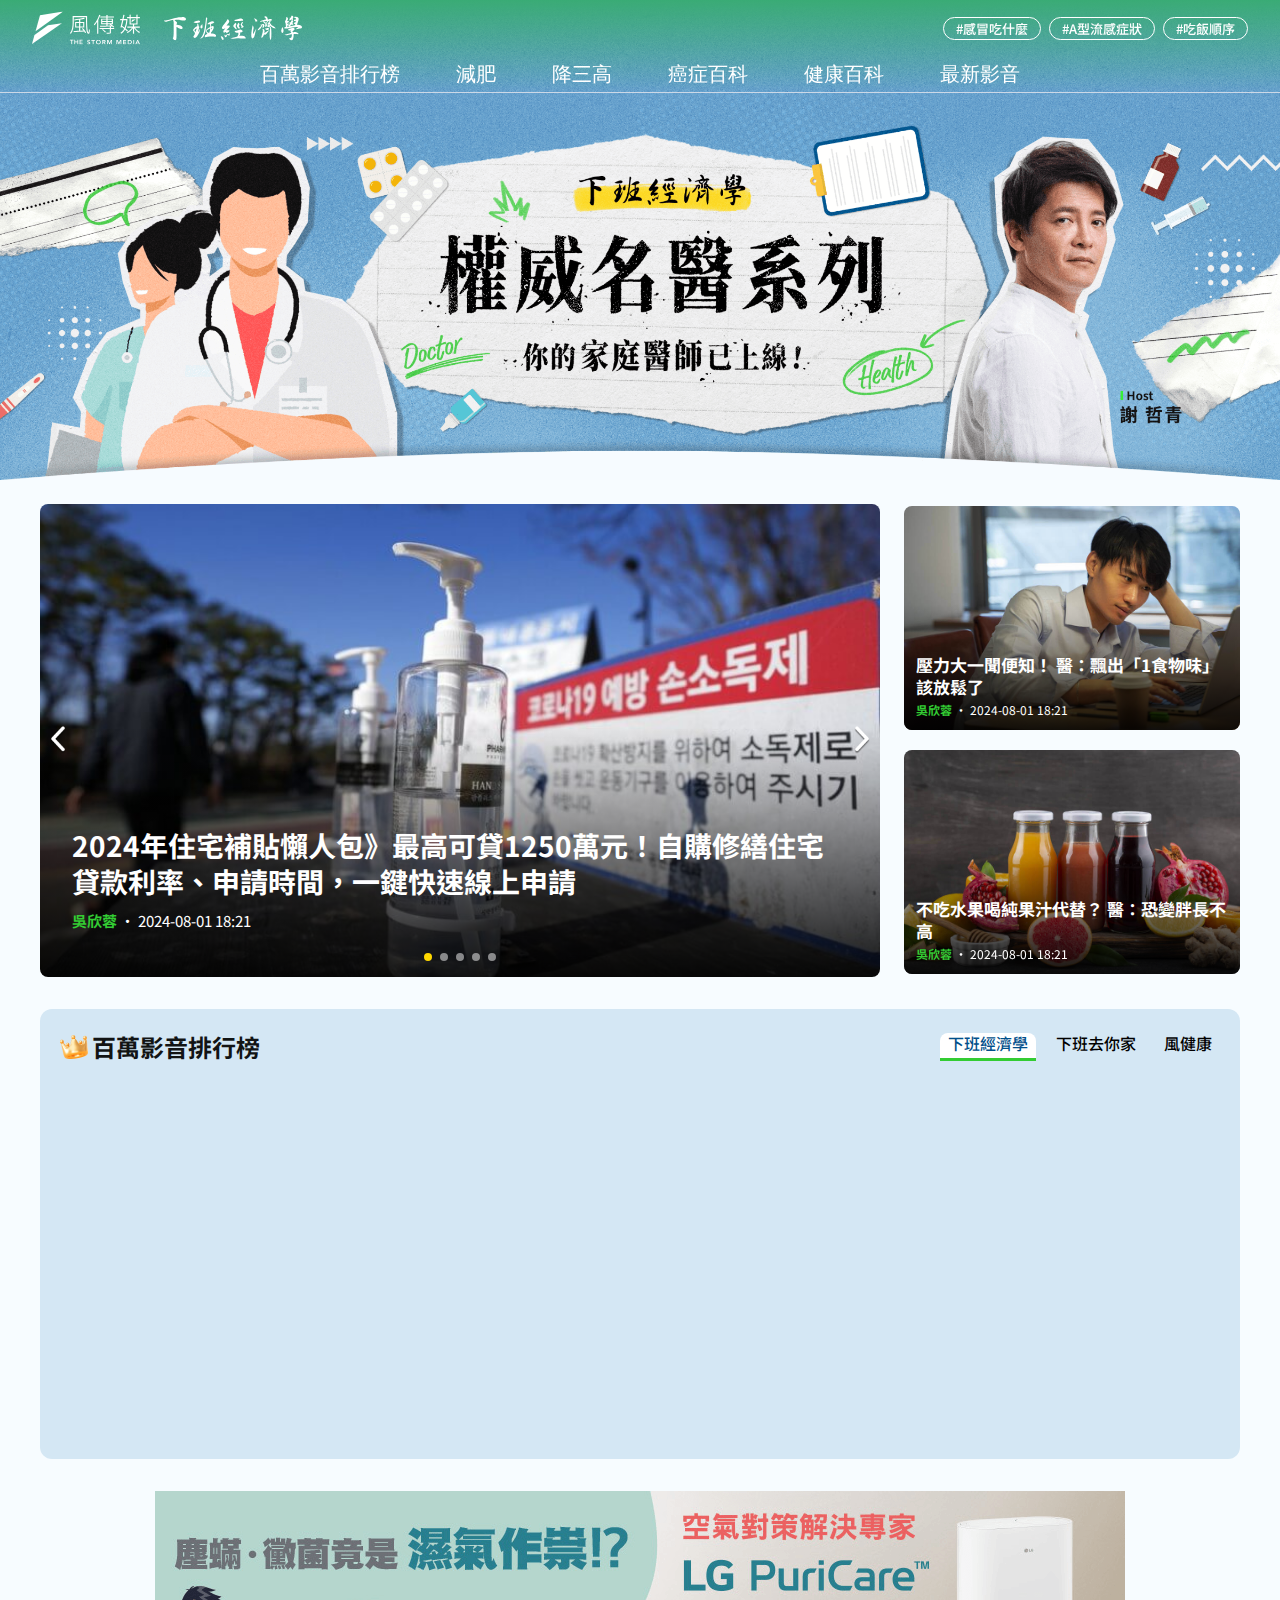
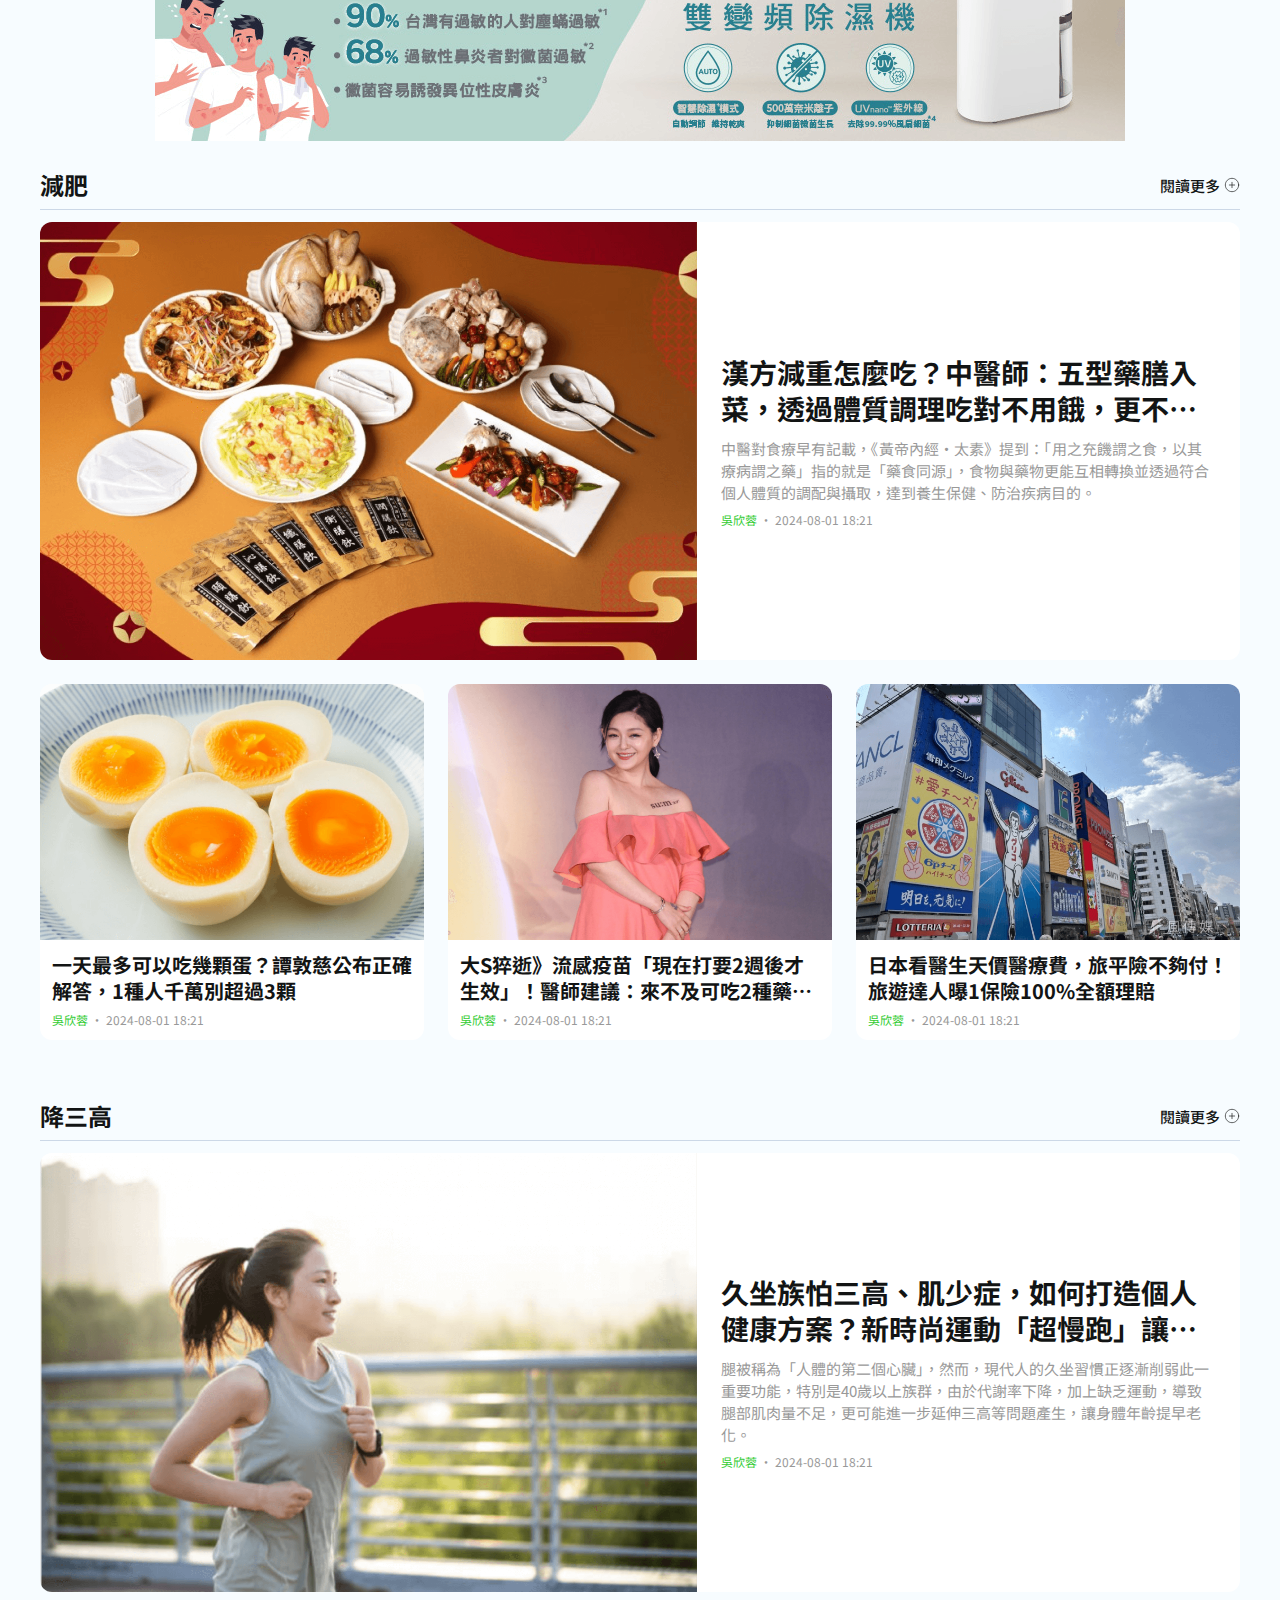
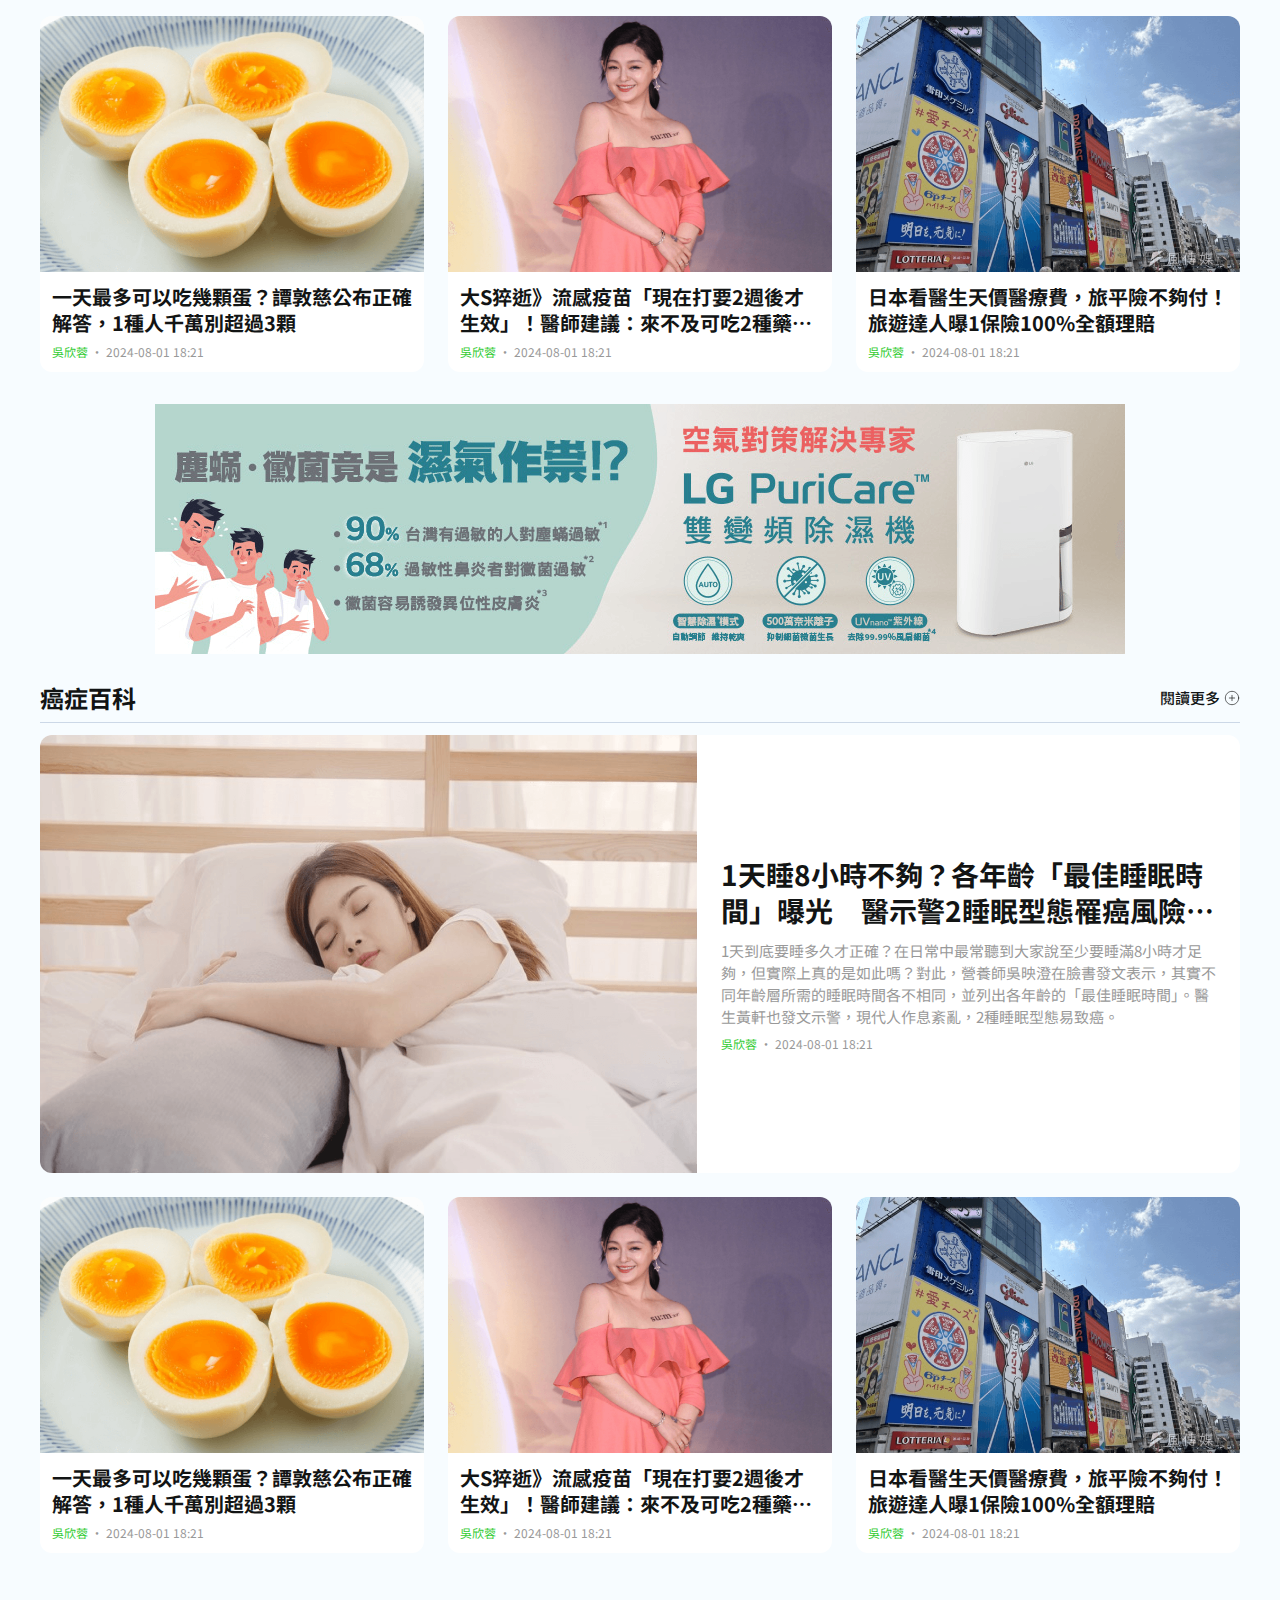
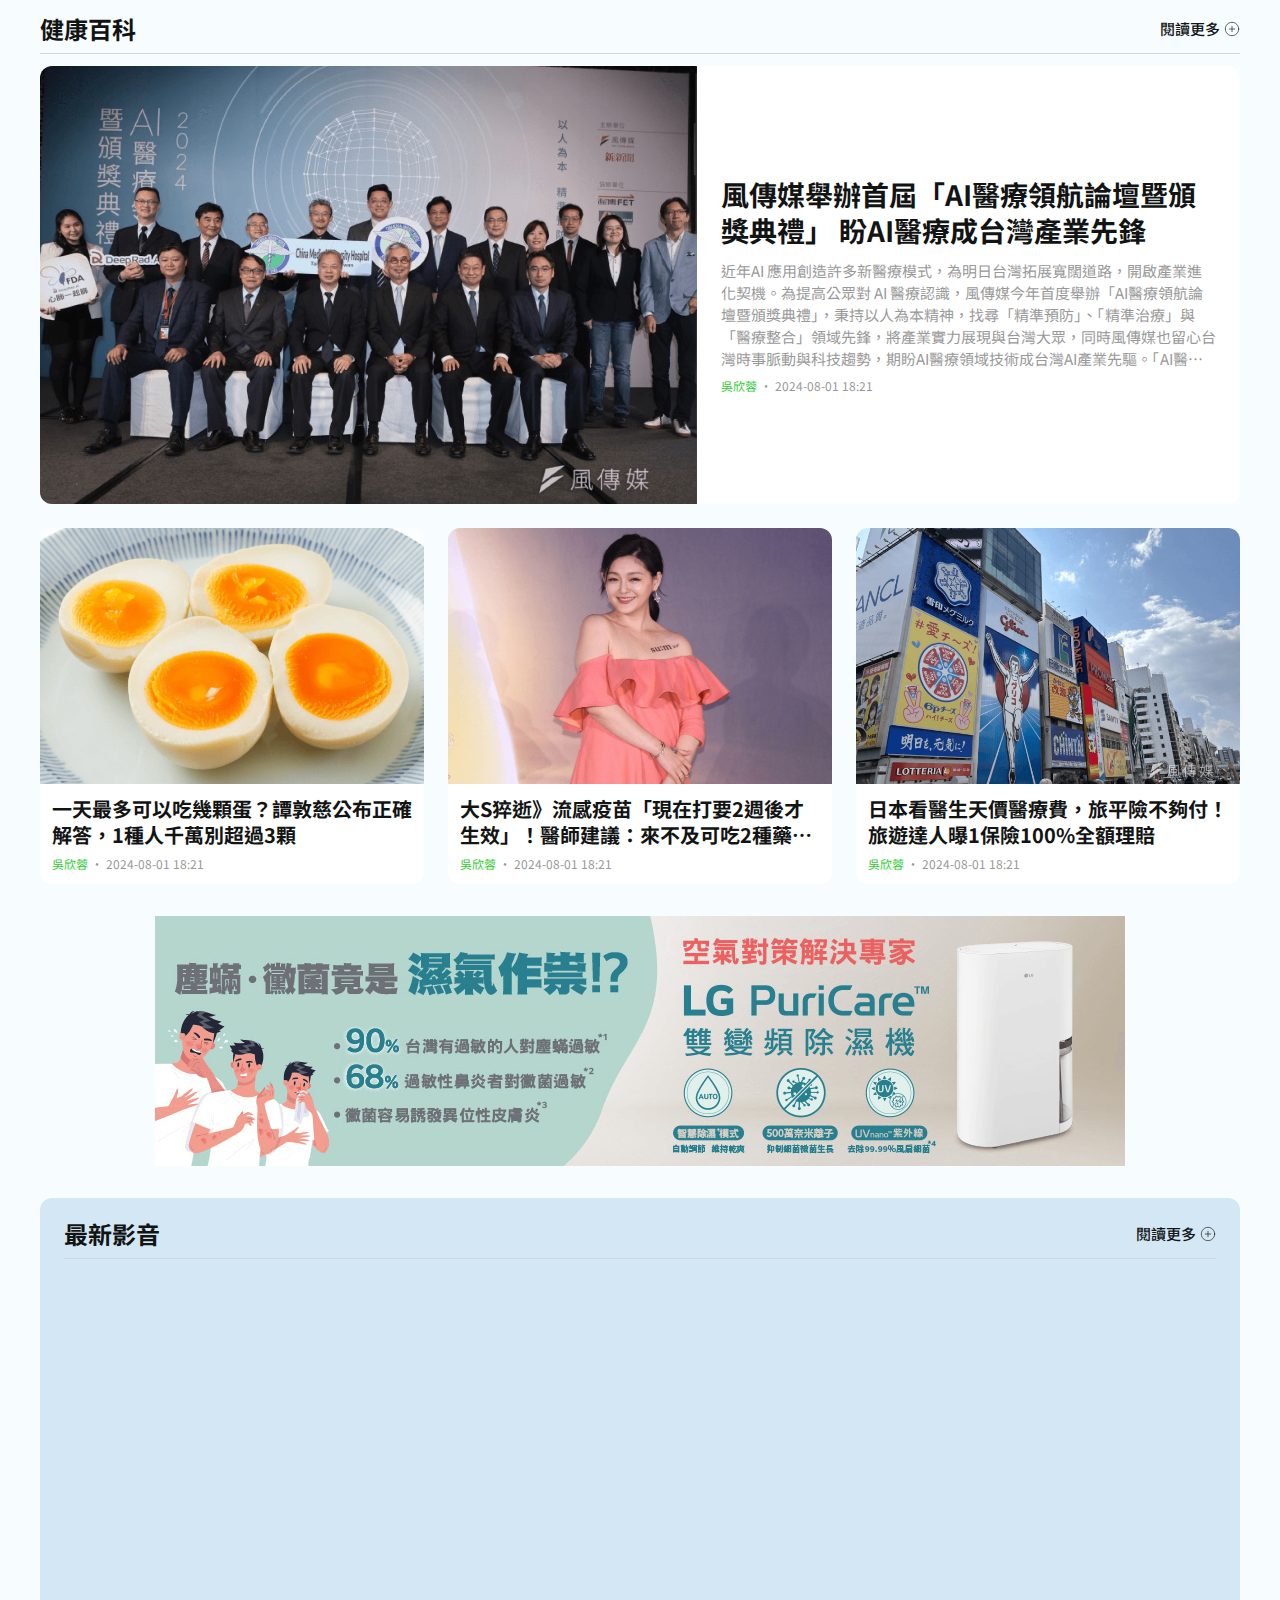
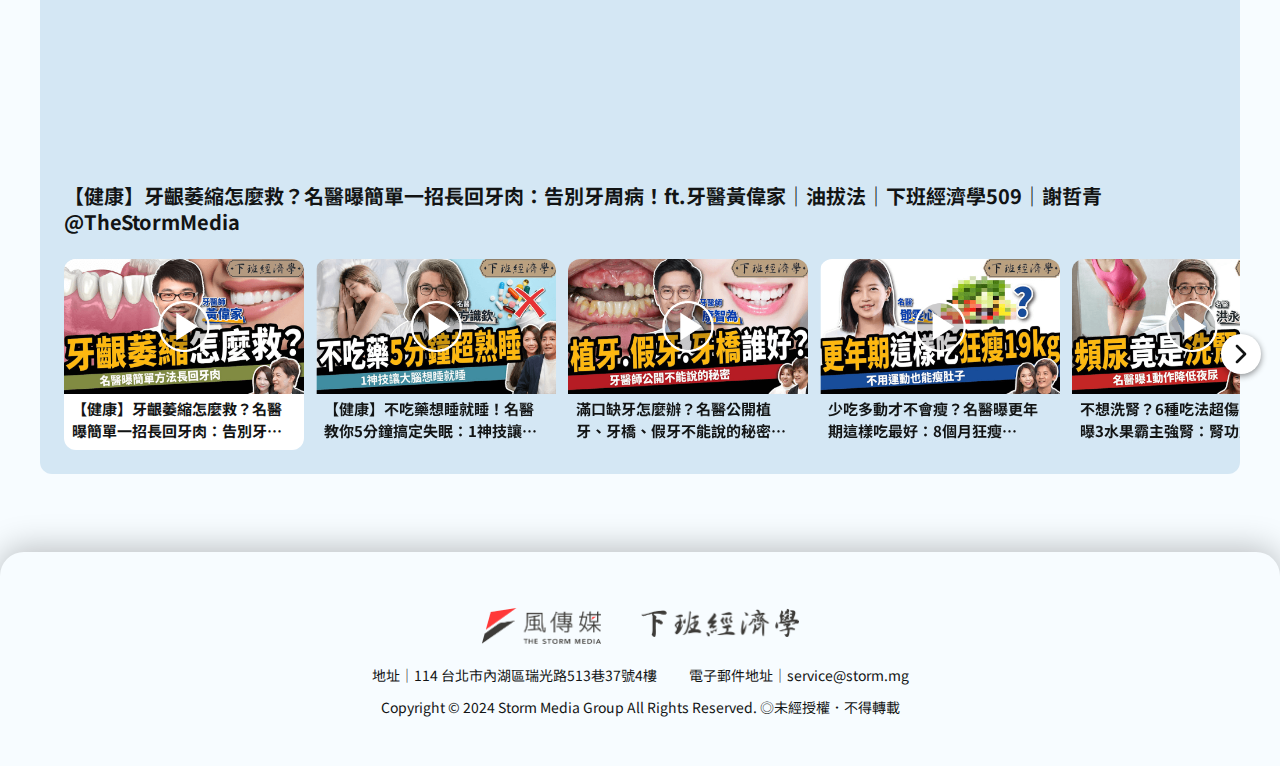
==== commit 94bab321: "event health demo v3" ====
--- a/index.html
+++ b/index.html
@@ -20,7 +20,7 @@
               [300, 250],
               [970, 250]
             ],
-            'header-ads'
+            'first-ads'
           )
           .addService(googletag.companionAds())
           .addService(googletag.pubads())
@@ -32,7 +32,7 @@
               [300, 250],
               [336, 280]
             ],
-            'header-ads-mb'
+            'first-ads-mb'
           )
           .addService(googletag.companionAds())
           .addService(googletag.pubads())
@@ -46,7 +46,7 @@
               [300, 250],
               [728, 90]
             ],
-            'article-ads'
+            'second-ads'
           )
           .addService(googletag.companionAds())
           .addService(googletag.pubads())
@@ -58,7 +58,7 @@
               [300, 250],
               [336, 280]
             ],
-            'article-ads-mb'
+            'second-ads-mb'
           )
           .addService(googletag.companionAds())
           .addService(googletag.pubads())
@@ -69,11 +69,11 @@
     <meta name="description" content="風傳媒擁有首屈一指、最強大、最優秀的編輯團隊及記者群，以最宏觀的視野掌握國際、國內的新聞、政治、兩岸動態，提供最優秀的原生新聞，讓使用者能看見最公正、真實的新聞內容，並且在本站發表個人的想法與見的，讓全世界都能聽見風傳媒網站中每一位會員的聲音。">
     <meta name="keywords" content="風傳媒,下班經濟學,新青安,房產,房地產投資,理財,生活消費,買房">
     <title>2025購屋大作戰 韭菜逆襲變好漢｜風傳媒</title>
-    <script type="module" crossorigin="" src="/assets/app-vALOPbkh.js"></script>
-    <link rel="stylesheet" crossorigin="" href="/assets/app-CoWmEKeU.css">
+    <script type="module" crossorigin="" src="/assets/app-CKsClL9W.js"></script>
+    <link rel="stylesheet" crossorigin="" href="/assets/app-3fzKsTKO.css">
   </head>
   <body>
-    <div id="app" data-server-rendered="true"><div class="HomeView bg-blue-100"><!--[--><div class="BaseHeader fixed top-0 left-0 right-0 z-20 border-t-0 border-l-0 border-r-0 border-b border-solid border-#ccd8e7"><div class="flex justify-between px-20px py-11px md:px-32px border-l-0 border-r-0 border-b border-solid border-#ccd8e7 md:border-0"><div class="flex gap-24px"><a href="https://www.storm.mg/" target="_blank" class="flex content-center h-32px md:h-34px"><img class="w-102px md:hidden" src="/assets/stormLogo-BJUcOpZt.svg" alt=""><img class="hidden w-102px md:w-108px md:block" src="/assets/stormLogoWhite-DSIcpZeG.svg" alt=""></a><a href="https://www.storm.mg/personal-finance" target="_blank" class="flex content-center h-32px md:h-34px"><img class="hidden w-133px md:block md:w-138px" src="/assets/offlineEconomicsLogoWhite-CK9a2lFD.svg" alt=""><img class="block w-133px md:hidden" src="/assets/offlineEconomicsLogo_mb-DaeXi0kM.svg" alt=""></a></div><div class="hidden md:flex md:items-center md:gap-8px"><a class="decoration-none text-white text-13px leading-13px font-500 px-12px py-4px border border-solid border-white rounded-30px hover:!bg-yellow hover:!border-yellow hover:!text-primary" href="https://www.google.com/" target="_blank">#感冒吃什麼</a><a class="decoration-none text-white text-13px leading-13px font-500 px-12px py-4px border border-solid border-white rounded-30px hover:!bg-yellow hover:!border-yellow hover:!text-primary" href="https://www.google.com/" target="_blank">#A型流感症狀</a><a class="decoration-none text-white text-13px leading-13px font-500 px-12px py-4px border border-solid border-white rounded-30px hover:!bg-yellow hover:!border-yellow hover:!text-primary" href="https://www.google.com/" target="_blank">#吃飯順序</a></div><button class="block w-32px h-32px border-none bg-transparent cursor-pointer md:hidden"><img class="block w-32px" src="[data-uri]" alt=""></button></div><div class="!opacity-0 !py-0px !h-0px !md:h-auto !md:py-0px !md:opacity-100 transition-all transition-duration-500 overflow-hidden opacity-100 md:flex md:justify-center md:gap-24px"><button class="text-primary md:text-white md:rounded-t-8px bg-opacity-0 bg-white md:text-white block w-full px-16px py-8px text-20px text-start leading-20px font-500 outline-none border-0 cursor-pointer md:w-auto hover:text-primary hover:bg-#DCE9F2 hover:rounded-t-8px"> 百萬影音排行榜 </button><button class="text-primary md:text-white md:rounded-t-8px bg-opacity-0 bg-white md:text-white block w-full px-16px py-8px mt-12px text-primary text-20px text-start leading-20px font-500 outline-none border-0 cursor-pointer bg-opacity-0 md:mt-0px md:w-auto hover:text-primary hover:bg-#DCE9F2 hover:rounded-t-8px"> 減肥 </button><button class="text-primary md:text-white md:rounded-t-8px bg-opacity-0 bg-white md:text-white block w-full px-16px py-8px mt-12px text-primary text-20px text-start leading-20px font-500 outline-none border-0 cursor-pointer md:mt-0px md:w-auto hover:text-primary hover:bg-#DCE9F2 hover:rounded-t-8px"> 降三高 </button><button class="text-primary md:text-white md:rounded-t-8px bg-opacity-0 bg-white md:text-white block w-full px-16px py-8px mt-12px text-primary text-20px text-start leading-20px font-500 outline-none border-0 cursor-pointer md:mt-0px md:w-auto hover:text-primary hover:bg-#DCE9F2 hover:rounded-t-8px"> 癌症百科 </button><button class="text-primary md:text-white md:rounded-t-8px bg-opacity-0 bg-white md:text-white block w-full px-16px py-8px mt-12px text-primary text-20px text-start leading-20px font-500 outline-none border-0 cursor-pointer md:mt-0px md:w-auto hover:text-primary hover:bg-#DCE9F2 hover:rounded-t-8px"> 健康百科 </button><button class="text-primary md:text-white md:rounded-t-8px bg-opacity-0 bg-white md:text-white block w-full px-16px py-8px mt-12px text-primary text-20px text-start leading-20px font-500 outline-none border-0 cursor-pointer md:mt-0px md:w-auto hover:text-primary hover:bg-#DCE9F2 hover:rounded-t-8px"> 最新影音 </button><hr class="w-[calc(100%-32px)] bg-#ccd8e7 my-24px md:hidden"><div class="flex gap-12px px-16px md:hidden"><a class="decoration-none text-#004f8a text-13px leading-13px font-500 px-16px py-6px border border-solid border-#ccd8e7 rounded-30px hover:!bg-yellow hover:!border-yellow hover:!text-primary" href="https://www.google.com/" target="_blank">#感冒吃什麼</a><a class="decoration-none text-#004f8a text-13px leading-13px font-500 px-16px py-6px border border-solid border-#ccd8e7 rounded-30px hover:!bg-yellow hover:!border-yellow hover:!text-primary" href="https://www.google.com/" target="_blank">#A型流感症狀</a><a class="decoration-none text-#004f8a text-13px leading-13px font-500 px-16px py-6px border border-solid border-#ccd8e7 rounded-30px hover:!bg-yellow hover:!border-yellow hover:!text-primary" href="https://www.google.com/" target="_blank">#吃飯順序</a></div></div></div><!----><!--]--><div><img class="w-full hidden md:block" src="/assets/banner-ARyqEFMd.png" alt=""><img class="w-full block md:hidden" src="/assets/banner_mb-CTNFL27h.png" alt=""></div><div class="max-w-1200px mx-auto px-16px md:px-32px"><div class="mt-16px md:mt-24px"><div><div class="md:flex md:gap-24px md:items-center"><div class="-mx-16px md:mx-0"><div class="relative"><div class="hidden md:block"><button class="absolute top-50% -translate-y-50% left-4px py-10px py-10px z-10 border-0 bg-transparent cursor-pointer hover:scale-120 transition-all duration-500"><img class="block w-16px h-28px" src="[data-uri]"></button><button class="absolute top-50% -translate-y-50% right-4px py-10px py-10px z-10 border-0 bg-transparent cursor-pointer hover:scale-120 transition-all duration-500"><img class="block w-16px h-28px" src="[data-uri]"></button></div><div class="overflow-hidden md:rounded-8px" style="height:0px;"><div class="flex h-full" style="transition-duration:0ms;transform:translate3d(-100%, 0, 0);"><!--[--><div class="w-full h-full flex-shrink-0"><a href="https://www.google.com" target="_blank" class="block w-full h-full decoration-none relative pointer-events-none" draggable="false"><img class="block w-full h-full object-cover object-center hover:scale-105 transition-all duration-500" src="/assets/slider5-3kGfpnRq.png" draggable="false"></a><div class="absolute w-[calc(100%-40px)] bottom-0 right-0 left-0 bg-gradient-linear bg-gradient-from-black/0 bg-gradient-to-black/90 px-20px pt-100px pb-28px md:w-[calc(100%-64px)] md:px-32px md:pb-46px"><a href="https://www.google.com" target="_blank" class="block w-full h-full decoration-none relative pointer-events-none" draggable="false"><div class="text-white text-18px leading-24px font-700 text-ellipsis line-clamp-2 md:text-28px md:leading-36px">不吃水果喝純果汁代替？ 醫：恐變胖長不高</div></a><div class="text-white text-13px leading-17px mt-8px md:text-15px md:leading-20px md:mt-12px"><a href="https://www.google.com" target="_blank" class="block w-full h-full decoration-none relative pointer-events-none" draggable="false"></a><a class="text-green decoration-none font-700" href="https://www.yahoo.com" target="_blank">吳欣蓉</a> · 2024-08-01 18:21</div></div></div><div class="w-full h-full flex-shrink-0"><a href="https://www.google.com" target="_blank" class="block w-full h-full decoration-none relative pointer-events-none" draggable="false"><img class="block w-full h-full object-cover object-center hover:scale-105 transition-all duration-500" src="/assets/slider1-BnkWRYks.png" draggable="false"></a><div class="absolute w-[calc(100%-40px)] bottom-0 right-0 left-0 bg-gradient-linear bg-gradient-from-black/0 bg-gradient-to-black/90 px-20px pt-100px pb-28px md:w-[calc(100%-64px)] md:px-32px md:pb-46px"><a href="https://www.google.com" target="_blank" class="block w-full h-full decoration-none relative pointer-events-none" draggable="false"><div class="text-white text-18px leading-24px font-700 text-ellipsis line-clamp-2 md:text-28px md:leading-36px">2024年住宅補貼懶人包》最高可貸1250萬元！自購修繕住宅貸款利率、申請時間，一鍵快速線上申請</div></a><div class="text-white text-13px leading-17px mt-8px md:text-15px md:leading-20px md:mt-12px"><a href="https://www.google.com" target="_blank" class="block w-full h-full decoration-none relative pointer-events-none" draggable="false"></a><a class="text-green decoration-none font-700" href="https://www.yahoo.com" target="_blank">吳欣蓉</a> · 2024-08-01 18:21</div></div></div><div class="w-full h-full flex-shrink-0"><a href="https://www.google.com" target="_blank" class="block w-full h-full decoration-none relative pointer-events-none" draggable="false"><img class="block w-full h-full object-cover object-center hover:scale-105 transition-all duration-500" src="/assets/slider2-CH500moV.png" draggable="false"></a><div class="absolute w-[calc(100%-40px)] bottom-0 right-0 left-0 bg-gradient-linear bg-gradient-from-black/0 bg-gradient-to-black/90 px-20px pt-100px pb-28px md:w-[calc(100%-64px)] md:px-32px md:pb-46px"><a href="https://www.google.com" target="_blank" class="block w-full h-full decoration-none relative pointer-events-none" draggable="false"><div class="text-white text-18px leading-24px font-700 text-ellipsis line-clamp-2 md:text-28px md:leading-36px">2024年住宅補貼懶人包》最高可貸1250萬元！自購修繕住宅貸款利率、申請時間，一鍵快速線上申請</div></a><div class="text-white text-13px leading-17px mt-8px md:text-15px md:leading-20px md:mt-12px"><a href="https://www.google.com" target="_blank" class="block w-full h-full decoration-none relative pointer-events-none" draggable="false"></a><a class="text-green decoration-none font-700" href="https://www.yahoo.com" target="_blank">吳欣蓉</a> · 2024-08-01 18:21</div></div></div><div class="w-full h-full flex-shrink-0"><a href="https://www.google.com" target="_blank" class="block w-full h-full decoration-none relative pointer-events-none" draggable="false"><img class="block w-full h-full object-cover object-center hover:scale-105 transition-all duration-500" src="/assets/slider3-DvyPwoQg.png" draggable="false"></a><div class="absolute w-[calc(100%-40px)] bottom-0 right-0 left-0 bg-gradient-linear bg-gradient-from-black/0 bg-gradient-to-black/90 px-20px pt-100px pb-28px md:w-[calc(100%-64px)] md:px-32px md:pb-46px"><a href="https://www.google.com" target="_blank" class="block w-full h-full decoration-none relative pointer-events-none" draggable="false"><div class="text-white text-18px leading-24px font-700 text-ellipsis line-clamp-2 md:text-28px md:leading-36px">2024年住宅補貼懶人包》最高可貸1250萬元！自購修繕住宅貸款利率、申請時間，一鍵快速線上申請</div></a><div class="text-white text-13px leading-17px mt-8px md:text-15px md:leading-20px md:mt-12px"><a href="https://www.google.com" target="_blank" class="block w-full h-full decoration-none relative pointer-events-none" draggable="false"></a><a class="text-green decoration-none font-700" href="https://www.yahoo.com" target="_blank">吳欣蓉</a> · 2024-08-01 18:21</div></div></div><div class="w-full h-full flex-shrink-0"><a href="https://www.google.com" target="_blank" class="block w-full h-full decoration-none relative pointer-events-none" draggable="false"><img class="block w-full h-full object-cover object-center hover:scale-105 transition-all duration-500" src="/assets/slider4-NSSCHMNY.png" draggable="false"></a><div class="absolute w-[calc(100%-40px)] bottom-0 right-0 left-0 bg-gradient-linear bg-gradient-from-black/0 bg-gradient-to-black/90 px-20px pt-100px pb-28px md:w-[calc(100%-64px)] md:px-32px md:pb-46px"><a href="https://www.google.com" target="_blank" class="block w-full h-full decoration-none relative pointer-events-none" draggable="false"><div class="text-white text-18px leading-24px font-700 text-ellipsis line-clamp-2 md:text-28px md:leading-36px">不只新青安！4大因素讓全台房市衝到高點　這1縣年漲幅破2成奪冠</div></a><div class="text-white text-13px leading-17px mt-8px md:text-15px md:leading-20px md:mt-12px"><a href="https://www.google.com" target="_blank" class="block w-full h-full decoration-none relative pointer-events-none" draggable="false"></a><a class="text-green decoration-none font-700" href="https://www.yahoo.com" target="_blank">吳欣蓉</a> · 2024-08-01 18:21</div></div></div><div class="w-full h-full flex-shrink-0"><iframe class="pointer-events-none block w-full h-full" src="https://www.youtube.com/embed/T5O59YloOgQ?autoplay=1&amp;mute=1" frameborder="0" allowfullscreen=""></iframe></div><div class="w-full h-full flex-shrink-0"><a href="https://www.google.com" target="_blank" class="block w-full h-full decoration-none relative pointer-events-none" draggable="false"><img class="block w-full h-full object-cover object-center hover:scale-105 transition-all duration-500" src="/assets/slider4-NSSCHMNY.png" draggable="false"></a><div class="absolute w-[calc(100%-40px)] bottom-0 right-0 left-0 bg-gradient-linear bg-gradient-from-black/0 bg-gradient-to-black/90 px-20px pt-100px pb-28px md:w-[calc(100%-64px)] md:px-32px md:pb-46px"><a href="https://www.google.com" target="_blank" class="block w-full h-full decoration-none relative pointer-events-none" draggable="false"><div class="text-white text-18px leading-24px font-700 text-ellipsis line-clamp-2 md:text-28px md:leading-36px">壓力大一聞便知！ 醫：飄出「1食物味」該放鬆了</div></a><div class="text-white text-13px leading-17px mt-8px md:text-15px md:leading-20px md:mt-12px"><a href="https://www.google.com" target="_blank" class="block w-full h-full decoration-none relative pointer-events-none" draggable="false"></a><a class="text-green decoration-none font-700" href="https://www.yahoo.com" target="_blank">吳欣蓉</a> · 2024-08-01 18:21</div></div></div><div class="w-full h-full flex-shrink-0"><a href="https://www.google.com" target="_blank" class="block w-full h-full decoration-none relative pointer-events-none" draggable="false"><img class="block w-full h-full object-cover object-center hover:scale-105 transition-all duration-500" src="/assets/slider5-3kGfpnRq.png" draggable="false"></a><div class="absolute w-[calc(100%-40px)] bottom-0 right-0 left-0 bg-gradient-linear bg-gradient-from-black/0 bg-gradient-to-black/90 px-20px pt-100px pb-28px md:w-[calc(100%-64px)] md:px-32px md:pb-46px"><a href="https://www.google.com" target="_blank" class="block w-full h-full decoration-none relative pointer-events-none" draggable="false"><div class="text-white text-18px leading-24px font-700 text-ellipsis line-clamp-2 md:text-28px md:leading-36px">不吃水果喝純果汁代替？ 醫：恐變胖長不高</div></a><div class="text-white text-13px leading-17px mt-8px md:text-15px md:leading-20px md:mt-12px"><a href="https://www.google.com" target="_blank" class="block w-full h-full decoration-none relative pointer-events-none" draggable="false"></a><a class="text-green decoration-none font-700" href="https://www.yahoo.com" target="_blank">吳欣蓉</a> · 2024-08-01 18:21</div></div></div><div class="w-full h-full flex-shrink-0"><a href="https://www.google.com" target="_blank" class="block w-full h-full decoration-none relative pointer-events-none" draggable="false"><img class="block w-full h-full object-cover object-center hover:scale-105 transition-all duration-500" src="/assets/slider1-BnkWRYks.png" draggable="false"></a><div class="absolute w-[calc(100%-40px)] bottom-0 right-0 left-0 bg-gradient-linear bg-gradient-from-black/0 bg-gradient-to-black/90 px-20px pt-100px pb-28px md:w-[calc(100%-64px)] md:px-32px md:pb-46px"><a href="https://www.google.com" target="_blank" class="block w-full h-full decoration-none relative pointer-events-none" draggable="false"><div class="text-white text-18px leading-24px font-700 text-ellipsis line-clamp-2 md:text-28px md:leading-36px">2024年住宅補貼懶人包》最高可貸1250萬元！自購修繕住宅貸款利率、申請時間，一鍵快速線上申請</div></a><div class="text-white text-13px leading-17px mt-8px md:text-15px md:leading-20px md:mt-12px"><a href="https://www.google.com" target="_blank" class="block w-full h-full decoration-none relative pointer-events-none" draggable="false"></a><a class="text-green decoration-none font-700" href="https://www.yahoo.com" target="_blank">吳欣蓉</a> · 2024-08-01 18:21</div></div></div><!--]--></div></div><div class="flex justify-center gap-8px cursor-pointer absolute w-full bottom-8px md:bottom-16px"><!--[--><span class="bg-yellow !bg-opacity-100 w-8px h-8px rounded-full bg-white bg-opacity-50 transition-all duration-500"></span><span class="w-8px h-8px rounded-full bg-white bg-opacity-50 transition-all duration-500"></span><span class="w-8px h-8px rounded-full bg-white bg-opacity-50 transition-all duration-500"></span><span class="w-8px h-8px rounded-full bg-white bg-opacity-50 transition-all duration-500"></span><span class="w-8px h-8px rounded-full bg-white bg-opacity-50 transition-all duration-500"></span><span class="w-8px h-8px rounded-full bg-white bg-opacity-50 transition-all duration-500"></span><span class="w-8px h-8px rounded-full bg-white bg-opacity-50 transition-all duration-500"></span><!--]--></div></div></div><div class="hidden flex-basis-28% flex-shrink-0 md:block"><!--[--><div class="relative rounded-8px overflow-hidden"><a href="https://www.google.com" target="_blank" class="block w-full h-full decoration-none relative pointer-events-none" draggable="false"><img class="block w-full h-full object-cover object-center hover:scale-105 transition-all duration-500" src="/assets/slider4-NSSCHMNY.png" draggable="false"></a><div class="absolute w-[calc(100%-24px)] bottom-0 right-0 left-0 bg-gradient-linear bg-gradient-from-black/0 bg-gradient-to-black/90 px-12px pt-50px pb-12px"><a href="https://www.google.com" target="_blank" class="block w-full h-full decoration-none relative pointer-events-none" draggable="false"><div class="text-white text-17px leading-22px font-700 text-ellipsis line-clamp-2">壓力大一聞便知！ 醫：飄出「1食物味」該放鬆了</div></a><div class="text-white text-12px leading-16px mt-4px"><a href="https://www.google.com" target="_blank" class="block w-full h-full decoration-none relative pointer-events-none" draggable="false"></a><a class="text-green decoration-none font-700" href="https://www.yahoo.com" target="_blank">吳欣蓉</a> · 2024-08-01 18:21</div></div></div><div class="mt-20px relative rounded-8px overflow-hidden"><a href="https://www.google.com" target="_blank" class="block w-full h-full decoration-none relative pointer-events-none" draggable="false"><img class="block w-full h-full object-cover object-center hover:scale-105 transition-all duration-500" src="/assets/slider5-3kGfpnRq.png" draggable="false"></a><div class="absolute w-[calc(100%-24px)] bottom-0 right-0 left-0 bg-gradient-linear bg-gradient-from-black/0 bg-gradient-to-black/90 px-12px pt-50px pb-12px"><a href="https://www.google.com" target="_blank" class="block w-full h-full decoration-none relative pointer-events-none" draggable="false"><div class="text-white text-17px leading-22px font-700 text-ellipsis line-clamp-2">不吃水果喝純果汁代替？ 醫：恐變胖長不高</div></a><div class="text-white text-12px leading-16px mt-4px"><a href="https://www.google.com" target="_blank" class="block w-full h-full decoration-none relative pointer-events-none" draggable="false"></a><a class="text-green decoration-none font-700" href="https://www.yahoo.com" target="_blank">吳欣蓉</a> · 2024-08-01 18:21</div></div></div><!--]--></div></div></div></div><div class="mt-24px md:mt-32px" id="videoRank"><div class="bg-blue-200 px-20px py-12px rounded-12px md:py-24px"><div class="md:flex md:justify-between md:items-center"><div class="flex gap-4px items-center"><div><img class="block w-28px h-24px" src="[data-uri]" alt=""></div><div class="text-primary text-24px font-700 leading-24px">百萬影音排行榜</div></div><div class="flex gap-12px justify-center mt-20px border-0 border-b-3px border-solid border-#CADBE7 md:mt-0px md:border-b-0"><div class="text-#004F8A bg-white border-0 border-b-3px border-solid border-green text-16px leading-21px font-500 px-8px pb-4px cursor-pointer rounded-t-8px overflow-hidden hover:bg-#dce9f2 hover:text-#004F8A hover:border-0 hover:border-b-3px hover:border-solid hover:border-green"> 下班經濟學 </div><div class="text-16px leading-21px font-500 px-8px pb-4px cursor-pointer rounded-t-8px overflow-hidden hover:bg-#dce9f2 hover:text-#004F8A hover:border-0 hover:border-b-3px hover:border-solid hover:border-green"> 下班去你家 </div><div class="text-16px leading-21px font-500 px-8px pb-4px cursor-pointer rounded-t-8px overflow-hidden hover:bg-#dce9f2 hover:text-#004F8A hover:border-0 hover:border-b-3px hover:border-solid hover:border-green"> 風健康 </div></div></div><div class="mt-16px mt-20px"><div class="grid gap-16px md:grid-cols-5 md:gap-x-16px md:gap-y-24px"><!--[--><div class="group relative rounded-8px overflow-hidden animate-delay-0s animate-duration-500"><a class="flex gap-12px h-full decoration-none md:block group-hover:filter-grayscale-20"><div class="w-50% rounded-8px overflow-hidden md:w-auto"><img class="block w-full h-full object-cover object-center" src="file:///assets/video1-BrG4NbK8.png" alt=""></div><div class="mt-4px w-50% md:w-auto"><div class="text-primary font-700 text-ellipsis text-15px leading-19px line-clamp-3 md:line-clamp-2 group-hover:text-#393d40">【健康】牙齦萎縮怎麼救？名醫曝簡單一招長回牙肉：告別牙周病！ft.牙醫黃偉家｜油拔法｜下班經濟學509｜謝哲青 @TheStormMedia</div></div></a></div><div class="group relative rounded-8px overflow-hidden animate-delay-0s animate-duration-500"><a class="flex gap-12px h-full decoration-none md:block group-hover:filter-grayscale-20"><div class="w-50% rounded-8px overflow-hidden md:w-auto"><img class="block w-full h-full object-cover object-center" src="file:///assets/video2-BbhLbD_p.png" alt=""></div><div class="mt-4px w-50% md:w-auto"><div class="text-primary font-700 text-ellipsis text-15px leading-19px line-clamp-3 md:line-clamp-2 group-hover:text-#393d40">【健康】不吃藥想睡就睡！名醫教你5分鐘搞定失眠：1神技讓大腦超熟睡！ft. 方識欽醫師｜下班經濟學547｜謝哲青、蔡尚樺 @TheStormMedia</div></div></a></div><div class="group relative rounded-8px overflow-hidden animate-delay-0s animate-duration-500"><a class="flex gap-12px h-full decoration-none md:block group-hover:filter-grayscale-20"><div class="w-50% rounded-8px overflow-hidden md:w-auto"><img class="block w-full h-full object-cover object-center" src="file:///assets/video3-BteNb4_x.png" alt=""></div><div class="mt-4px w-50% md:w-auto"><div class="text-primary font-700 text-ellipsis text-15px leading-19px line-clamp-3 md:line-clamp-2 group-hover:text-#393d40">滿口缺牙怎麼辦？名醫公開植牙、牙橋、假牙不能說的秘密！ft.牙醫師 康智為｜下班經濟學459</div></div></a></div><div class="group relative rounded-8px overflow-hidden animate-delay-0s animate-duration-500"><a class="flex gap-12px h-full decoration-none md:block group-hover:filter-grayscale-20"><div class="w-50% rounded-8px overflow-hidden md:w-auto"><img class="block w-full h-full object-cover object-center" src="file:///assets/video4-CGu1YJyJ.png" alt=""></div><div class="mt-4px w-50% md:w-auto"><div class="text-primary font-700 text-ellipsis text-15px leading-19px line-clamp-3 md:line-clamp-2 group-hover:text-#393d40">少吃多動才不會瘦？名醫曝更年期這樣吃最好：8個月狂瘦42kg！ft. 鄧雯心醫師｜下班經濟學477｜謝哲青 @TheStormMedia</div></div></a></div><div class="group relative rounded-8px overflow-hidden animate-delay-0s animate-duration-500"><a class="flex gap-12px h-full decoration-none md:block group-hover:filter-grayscale-20"><div class="w-50% rounded-8px overflow-hidden md:w-auto"><img class="block w-full h-full object-cover object-center" src="file:///assets/video5-6U2L3Ckn.png" alt=""></div><div class="mt-4px w-50% md:w-auto"><div class="text-primary font-700 text-ellipsis text-15px leading-19px line-clamp-3 md:line-clamp-2 group-hover:text-#393d40">不想洗腎？6種吃法超傷腎！名醫曝3水果霸主強腎：腎功能狂飆30分！ft. 洪永祥醫師｜下班經濟學539｜謝哲青 @TheStormMedia</div></div></a></div><div class="group relative rounded-8px overflow-hidden animate-delay-0s animate-duration-500"><a class="flex gap-12px h-full decoration-none md:block group-hover:filter-grayscale-20"><div class="w-50% rounded-8px overflow-hidden md:w-auto"><img class="block w-full h-full object-cover object-center" src="file:///assets/video6-u_8J3IXH.png" alt=""></div><div class="mt-4px w-50% md:w-auto"><div class="text-primary font-700 text-ellipsis text-15px leading-19px line-clamp-3 md:line-clamp-2 group-hover:text-#393d40">不吃藥、不開刀拯救痠痛麻！名醫曝告別肩頸痛關鍵：一動作拉開筋膜！ft.@PanJenli ｜下班經濟學349</div></div></a></div><div class="group relative rounded-8px overflow-hidden animate-delay-0s animate-duration-500"><a class="flex gap-12px h-full decoration-none md:block group-hover:filter-grayscale-20"><div class="w-50% rounded-8px overflow-hidden md:w-auto"><img class="block w-full h-full object-cover object-center" src="file:///assets/video7-twu6SUgk.png" alt=""></div><div class="mt-4px w-50% md:w-auto"><div class="text-primary font-700 text-ellipsis text-15px leading-19px line-clamp-3 md:line-clamp-2 group-hover:text-#393d40">脂肪肝竟是癌症前兆？名醫教你1分鐘保肝：狂降膽固醇、有效抗癌！ft. 樓中亮醫師｜下班經濟學507｜謝哲青 @TheStormMedia</div></div></a></div><div class="group relative rounded-8px overflow-hidden animate-delay-0s animate-duration-500"><a class="flex gap-12px h-full decoration-none md:block group-hover:filter-grayscale-20"><div class="w-50% rounded-8px overflow-hidden md:w-auto"><img class="block w-full h-full object-cover object-center" src="file:///assets/video8-D09ZjBfO.png" alt=""></div><div class="mt-4px w-50% md:w-auto"><div class="text-primary font-700 text-ellipsis text-15px leading-19px line-clamp-3 md:line-clamp-2 group-hover:text-#393d40">一個錯誤，糖尿病3個月就洗腎！名醫曝5大神奇食物降尿酸：1秘訣永遠不痛風！ft.腎臟科醫師洪永祥｜下班經濟學391</div></div></a></div><div class="group relative rounded-8px overflow-hidden animate-delay-0s animate-duration-500"><a class="flex gap-12px h-full decoration-none md:block group-hover:filter-grayscale-20"><div class="w-50% rounded-8px overflow-hidden md:w-auto"><img class="block w-full h-full object-cover object-center" src="file:///assets/video9-B58sTDBo.png" alt=""></div><div class="mt-4px w-50% md:w-auto"><div class="text-primary font-700 text-ellipsis text-15px leading-19px line-clamp-3 md:line-clamp-2 group-hover:text-#393d40">注意！耳鳴是大腦在求救！名醫曝不吃藥2招恢復聽力：消除暈眩、頭痛！ft. 賴仁淙醫師｜下班經濟學535｜謝哲青 @TheStormMedia</div></div></a></div><div class="group relative rounded-8px overflow-hidden animate-delay-0s animate-duration-500"><a class="flex gap-12px h-full decoration-none md:block group-hover:filter-grayscale-20"><div class="w-50% rounded-8px overflow-hidden md:w-auto"><img class="block w-full h-full object-cover object-center" src="file:///assets/video10-DsEmL8OW.png" alt=""></div><div class="mt-4px w-50% md:w-auto"><div class="text-primary font-700 text-ellipsis text-15px leading-19px line-clamp-3 md:line-clamp-2 group-hover:text-#393d40">控糖、消水腫！水蜜桃美膚關鍵在果皮 簡單2步驟去除絨毛過敏原</div></div></a></div><!--]--></div></div><!----></div></div><div class="mt-24px md:mt-32px" id="lossWeight"><div><div class="flex justify-between items-center border-blue-300 border-solid border-0 border-b pb-12px"><div class="text-24px leading-24px text-primary font-700">減肥</div><a class="flex gap-4px items-center text-15px leading-15px text-primary font-500 decoration-none hover:text-green" href="https://www.google.com" target="_blank"><div>閱讀更多</div><svg width="16" height="16" viewBox="0 0 24 24" fill="none" xmlns="http://www.w3.org/2000/svg"><path d="M12 8V16M8 12H16M22 12C22 17.5228 17.5228 22 12 22C6.47715 22 2 17.5228 2 12C2 6.47715 6.47715 2 12 2C17.5228 2 22 6.47715 22 12Z" stroke="currentColor" stroke-linecap="round" stroke-linejoin="round"></path></svg></a></div><div class="mt-12px"><div><div class="grid grid-cols-1 gap-24px md:grid-cols-3"><!--[--><div class="rounded-12px overflow-hidden bg-white hover:filter-grayscale-20 hover:bg-gray-600 col-span-1 md:col-span-3"><a href="https://www.google.com" target="_blank" class="block md:flex md:items-center decoration-none"><div class="md:w-57%"><img class="w-full block object-cover object-center" src="/assets/image1-DrYj16hU.png" alt=""></div></a><div class="p-24px md:w-43%"><a href="https://www.google.com" target="_blank" class="block md:flex md:items-center decoration-none"><div class="text-20px leading-26px line-clamp-3 md:leading-36px md:text-28px md:line-clamp-2 text-primary font-700 text-ellipsis">漢方減重怎麼吃？中醫師：五型藥膳入菜，透過體質調理吃對不用餓，更不復胖</div><div class="text-gray-500 text-15px leading-22px font-400 text-ellipsis line-clamp-3 mt-12px md:line-clamp-5">中醫對食療早有記載，《黃帝內經‧太素》提到：「用之充饑謂之食，以其療病謂之藥」指的就是「藥食同源」，食物與藥物更能互相轉換並透過符合個人體質的調配與攝取，達到養生保健、防治疾病目的。</div></a><div class="mt-8px text-gray-500 text-12px leading-16px"><a href="https://www.google.com" target="_blank" class="block md:flex md:items-center decoration-none"></a><a class="text-green decoration-none" href="https://www.google.com">吳欣蓉</a> · 2024-08-01 18:21</div></div></div><div class="rounded-12px overflow-hidden bg-white hover:filter-grayscale-20 hover:bg-gray-600"><a href="https://www.google.com" target="_blank" class="flex items-center md:block decoration-none"><div class="w-49% md:w-auto"><img class="w-full block object-cover object-center" src="/assets/image2-EIgUeYv0.png" alt=""></div></a><div class="p-12px w-51% md:w-auto"><a href="https://www.google.com" target="_blank" class="flex items-center md:block decoration-none"><div class="text-17px leading-22px line-clamp-3 md:leading-26px md:text-20px md:line-clamp-2 text-primary font-700 text-ellipsis">一天最多可以吃幾顆蛋？譚敦慈公布正確解答，1種人千萬別超過3顆</div><!----></a><div class="mt-8px text-gray-500 text-12px leading-16px"><a href="https://www.google.com" target="_blank" class="flex items-center md:block decoration-none"></a><a class="text-green decoration-none" href="https://www.google.com">吳欣蓉</a> · 2024-08-01 18:21</div></div></div><div class="rounded-12px overflow-hidden bg-white hover:filter-grayscale-20 hover:bg-gray-600"><a href="https://www.google.com" target="_blank" class="flex items-center md:block decoration-none"><div class="w-49% md:w-auto"><img class="w-full block object-cover object-center" src="/assets/image3-DZi1TJn-.png" alt=""></div></a><div class="p-12px w-51% md:w-auto"><a href="https://www.google.com" target="_blank" class="flex items-center md:block decoration-none"><div class="text-17px leading-22px line-clamp-3 md:leading-26px md:text-20px md:line-clamp-2 text-primary font-700 text-ellipsis">大S猝逝》流感疫苗「現在打要2週後才生效」！醫師建議：來不及可吃2種藥預防</div><!----></a><div class="mt-8px text-gray-500 text-12px leading-16px"><a href="https://www.google.com" target="_blank" class="flex items-center md:block decoration-none"></a><a class="text-green decoration-none" href="https://www.google.com">吳欣蓉</a> · 2024-08-01 18:21</div></div></div><div class="rounded-12px overflow-hidden bg-white hover:filter-grayscale-20 hover:bg-gray-600"><a href="https://www.google.com" target="_blank" class="flex items-center md:block decoration-none"><div class="w-49% md:w-auto"><img class="w-full block object-cover object-center" src="/assets/image4-CddHe2H-.png" alt=""></div></a><div class="p-12px w-51% md:w-auto"><a href="https://www.google.com" target="_blank" class="flex items-center md:block decoration-none"><div class="text-17px leading-22px line-clamp-3 md:leading-26px md:text-20px md:line-clamp-2 text-primary font-700 text-ellipsis">日本看醫生天價醫療費，旅平險不夠付！旅遊達人曝1保險100%全額理賠</div><!----></a><div class="mt-8px text-gray-500 text-12px leading-16px"><a href="https://www.google.com" target="_blank" class="flex items-center md:block decoration-none"></a><a class="text-green decoration-none" href="https://www.google.com">吳欣蓉</a> · 2024-08-01 18:21</div></div></div><!--]--></div></div></div></div></div><div class="mt-48px md:mt-64px" id="lossThreeHeight"><div><div class="flex justify-between items-center border-blue-300 border-solid border-0 border-b pb-12px"><div class="text-24px leading-24px text-primary font-700">降三高</div><a class="flex gap-4px items-center text-15px leading-15px text-primary font-500 decoration-none hover:text-green" href="https://www.google.com" target="_blank"><div>閱讀更多</div><svg width="16" height="16" viewBox="0 0 24 24" fill="none" xmlns="http://www.w3.org/2000/svg"><path d="M12 8V16M8 12H16M22 12C22 17.5228 17.5228 22 12 22C6.47715 22 2 17.5228 2 12C2 6.47715 6.47715 2 12 2C17.5228 2 22 6.47715 22 12Z" stroke="currentColor" stroke-linecap="round" stroke-linejoin="round"></path></svg></a></div><div class="mt-12px"><div><div class="grid grid-cols-1 gap-24px md:grid-cols-3"><!--[--><div class="rounded-12px overflow-hidden bg-white hover:filter-grayscale-20 hover:bg-gray-600 col-span-1 md:col-span-3"><a href="https://www.google.com" target="_blank" class="block md:flex md:items-center decoration-none"><div class="md:w-57%"><img class="w-full block object-cover object-center" src="/assets/image1-B83yb3eY.png" alt=""></div></a><div class="p-24px md:w-43%"><a href="https://www.google.com" target="_blank" class="block md:flex md:items-center decoration-none"><div class="text-20px leading-26px line-clamp-3 md:leading-36px md:text-28px md:line-clamp-2 text-primary font-700 text-ellipsis">久坐族怕三高、肌少症，如何打造個人健康方案？新時尚運動「超慢跑」讓你運動不累，還能逆轉年齡！</div><div class="text-gray-500 text-15px leading-22px font-400 text-ellipsis line-clamp-3 mt-12px md:line-clamp-5">腿被稱為「人體的第二個心臟」，然而，現代人的久坐習慣正逐漸削弱此一重要功能，特別是40歲以上族群，由於代謝率下降，加上缺乏運動，導致腿部肌肉量不足，更可能進一步延伸三高等問題產生，讓身體年齡提早老化。</div></a><div class="mt-8px text-gray-500 text-12px leading-16px"><a href="https://www.google.com" target="_blank" class="block md:flex md:items-center decoration-none"></a><a class="text-green decoration-none" href="https://www.google.com">吳欣蓉</a> · 2024-08-01 18:21</div></div></div><div class="rounded-12px overflow-hidden bg-white hover:filter-grayscale-20 hover:bg-gray-600"><a href="https://www.google.com" target="_blank" class="flex items-center md:block decoration-none"><div class="w-49% md:w-auto"><img class="w-full block object-cover object-center" src="/assets/image2-EIgUeYv0.png" alt=""></div></a><div class="p-12px w-51% md:w-auto"><a href="https://www.google.com" target="_blank" class="flex items-center md:block decoration-none"><div class="text-17px leading-22px line-clamp-3 md:leading-26px md:text-20px md:line-clamp-2 text-primary font-700 text-ellipsis">一天最多可以吃幾顆蛋？譚敦慈公布正確解答，1種人千萬別超過3顆</div><!----></a><div class="mt-8px text-gray-500 text-12px leading-16px"><a href="https://www.google.com" target="_blank" class="flex items-center md:block decoration-none"></a><a class="text-green decoration-none" href="https://www.google.com">吳欣蓉</a> · 2024-08-01 18:21</div></div></div><div class="rounded-12px overflow-hidden bg-white hover:filter-grayscale-20 hover:bg-gray-600"><a href="https://www.google.com" target="_blank" class="flex items-center md:block decoration-none"><div class="w-49% md:w-auto"><img class="w-full block object-cover object-center" src="/assets/image3-DZi1TJn-.png" alt=""></div></a><div class="p-12px w-51% md:w-auto"><a href="https://www.google.com" target="_blank" class="flex items-center md:block decoration-none"><div class="text-17px leading-22px line-clamp-3 md:leading-26px md:text-20px md:line-clamp-2 text-primary font-700 text-ellipsis">大S猝逝》流感疫苗「現在打要2週後才生效」！醫師建議：來不及可吃2種藥預防</div><!----></a><div class="mt-8px text-gray-500 text-12px leading-16px"><a href="https://www.google.com" target="_blank" class="flex items-center md:block decoration-none"></a><a class="text-green decoration-none" href="https://www.google.com">吳欣蓉</a> · 2024-08-01 18:21</div></div></div><div class="rounded-12px overflow-hidden bg-white hover:filter-grayscale-20 hover:bg-gray-600"><a href="https://www.google.com" target="_blank" class="flex items-center md:block decoration-none"><div class="w-49% md:w-auto"><img class="w-full block object-cover object-center" src="/assets/image4-CddHe2H-.png" alt=""></div></a><div class="p-12px w-51% md:w-auto"><a href="https://www.google.com" target="_blank" class="flex items-center md:block decoration-none"><div class="text-17px leading-22px line-clamp-3 md:leading-26px md:text-20px md:line-clamp-2 text-primary font-700 text-ellipsis">日本看醫生天價醫療費，旅平險不夠付！旅遊達人曝1保險100%全額理賠</div><!----></a><div class="mt-8px text-gray-500 text-12px leading-16px"><a href="https://www.google.com" target="_blank" class="flex items-center md:block decoration-none"></a><a class="text-green decoration-none" href="https://www.google.com">吳欣蓉</a> · 2024-08-01 18:21</div></div></div><!--]--></div></div></div></div></div><div class="mt-24px md:mt-32px" id="cancer"><div><div class="flex justify-between items-center border-blue-300 border-solid border-0 border-b pb-12px"><div class="text-24px leading-24px text-primary font-700">癌症百科</div><a class="flex gap-4px items-center text-15px leading-15px text-primary font-500 decoration-none hover:text-green" href="https://www.google.com" target="_blank"><div>閱讀更多</div><svg width="16" height="16" viewBox="0 0 24 24" fill="none" xmlns="http://www.w3.org/2000/svg"><path d="M12 8V16M8 12H16M22 12C22 17.5228 17.5228 22 12 22C6.47715 22 2 17.5228 2 12C2 6.47715 6.47715 2 12 2C17.5228 2 22 6.47715 22 12Z" stroke="currentColor" stroke-linecap="round" stroke-linejoin="round"></path></svg></a></div><div class="mt-12px"><div><div class="grid grid-cols-1 gap-24px md:grid-cols-3"><!--[--><div class="rounded-12px overflow-hidden bg-white hover:filter-grayscale-20 hover:bg-gray-600 col-span-1 md:col-span-3"><a href="https://www.google.com" target="_blank" class="block md:flex md:items-center decoration-none"><div class="md:w-57%"><img class="w-full block object-cover object-center" src="/assets/image1-C43m3GGO.png" alt=""></div></a><div class="p-24px md:w-43%"><a href="https://www.google.com" target="_blank" class="block md:flex md:items-center decoration-none"><div class="text-20px leading-26px line-clamp-3 md:leading-36px md:text-28px md:line-clamp-2 text-primary font-700 text-ellipsis">1天睡8小時不夠？各年齡「最佳睡眠時間」曝光　醫示警2睡眠型態罹癌風險大增</div><div class="text-gray-500 text-15px leading-22px font-400 text-ellipsis line-clamp-3 mt-12px md:line-clamp-5">1天到底要睡多久才正確？在日常中最常聽到大家說至少要睡滿8小時才足夠，但實際上真的是如此嗎？對此，營養師吳映澄在臉書發文表示，其實不同年齡層所需的睡眠時間各不相同，並列出各年齡的「最佳睡眠時間」。醫生黃軒也發文示警，現代人作息紊亂，2種睡眠型態易致癌。</div></a><div class="mt-8px text-gray-500 text-12px leading-16px"><a href="https://www.google.com" target="_blank" class="block md:flex md:items-center decoration-none"></a><a class="text-green decoration-none" href="https://www.google.com">吳欣蓉</a> · 2024-08-01 18:21</div></div></div><div class="rounded-12px overflow-hidden bg-white hover:filter-grayscale-20 hover:bg-gray-600"><a href="https://www.google.com" target="_blank" class="flex items-center md:block decoration-none"><div class="w-49% md:w-auto"><img class="w-full block object-cover object-center" src="/assets/image2-EIgUeYv0.png" alt=""></div></a><div class="p-12px w-51% md:w-auto"><a href="https://www.google.com" target="_blank" class="flex items-center md:block decoration-none"><div class="text-17px leading-22px line-clamp-3 md:leading-26px md:text-20px md:line-clamp-2 text-primary font-700 text-ellipsis">一天最多可以吃幾顆蛋？譚敦慈公布正確解答，1種人千萬別超過3顆</div><!----></a><div class="mt-8px text-gray-500 text-12px leading-16px"><a href="https://www.google.com" target="_blank" class="flex items-center md:block decoration-none"></a><a class="text-green decoration-none" href="https://www.google.com">吳欣蓉</a> · 2024-08-01 18:21</div></div></div><div class="rounded-12px overflow-hidden bg-white hover:filter-grayscale-20 hover:bg-gray-600"><a href="https://www.google.com" target="_blank" class="flex items-center md:block decoration-none"><div class="w-49% md:w-auto"><img class="w-full block object-cover object-center" src="/assets/image3-DZi1TJn-.png" alt=""></div></a><div class="p-12px w-51% md:w-auto"><a href="https://www.google.com" target="_blank" class="flex items-center md:block decoration-none"><div class="text-17px leading-22px line-clamp-3 md:leading-26px md:text-20px md:line-clamp-2 text-primary font-700 text-ellipsis">大S猝逝》流感疫苗「現在打要2週後才生效」！醫師建議：來不及可吃2種藥預防</div><!----></a><div class="mt-8px text-gray-500 text-12px leading-16px"><a href="https://www.google.com" target="_blank" class="flex items-center md:block decoration-none"></a><a class="text-green decoration-none" href="https://www.google.com">吳欣蓉</a> · 2024-08-01 18:21</div></div></div><div class="rounded-12px overflow-hidden bg-white hover:filter-grayscale-20 hover:bg-gray-600"><a href="https://www.google.com" target="_blank" class="flex items-center md:block decoration-none"><div class="w-49% md:w-auto"><img class="w-full block object-cover object-center" src="/assets/image4-CddHe2H-.png" alt=""></div></a><div class="p-12px w-51% md:w-auto"><a href="https://www.google.com" target="_blank" class="flex items-center md:block decoration-none"><div class="text-17px leading-22px line-clamp-3 md:leading-26px md:text-20px md:line-clamp-2 text-primary font-700 text-ellipsis">日本看醫生天價醫療費，旅平險不夠付！旅遊達人曝1保險100%全額理賠</div><!----></a><div class="mt-8px text-gray-500 text-12px leading-16px"><a href="https://www.google.com" target="_blank" class="flex items-center md:block decoration-none"></a><a class="text-green decoration-none" href="https://www.google.com">吳欣蓉</a> · 2024-08-01 18:21</div></div></div><!--]--></div></div></div></div></div><div class="mt-48px md:mt-64px" id="health"><div><div class="flex justify-between items-center border-blue-300 border-solid border-0 border-b pb-12px"><div class="text-24px leading-24px text-primary font-700">健康百科</div><a class="flex gap-4px items-center text-15px leading-15px text-primary font-500 decoration-none hover:text-green" href="https://www.google.com" target="_blank"><div>閱讀更多</div><svg width="16" height="16" viewBox="0 0 24 24" fill="none" xmlns="http://www.w3.org/2000/svg"><path d="M12 8V16M8 12H16M22 12C22 17.5228 17.5228 22 12 22C6.47715 22 2 17.5228 2 12C2 6.47715 6.47715 2 12 2C17.5228 2 22 6.47715 22 12Z" stroke="currentColor" stroke-linecap="round" stroke-linejoin="round"></path></svg></a></div><div class="mt-12px"><div><div class="grid grid-cols-1 gap-24px md:grid-cols-3"><!--[--><div class="rounded-12px overflow-hidden bg-white hover:filter-grayscale-20 hover:bg-gray-600 col-span-1 md:col-span-3"><a href="https://www.google.com" target="_blank" class="block md:flex md:items-center decoration-none"><div class="md:w-57%"><img class="w-full block object-cover object-center" src="/assets/image1-B6bIhUkA.png" alt=""></div></a><div class="p-24px md:w-43%"><a href="https://www.google.com" target="_blank" class="block md:flex md:items-center decoration-none"><div class="text-20px leading-26px line-clamp-3 md:leading-36px md:text-28px md:line-clamp-2 text-primary font-700 text-ellipsis">風傳媒舉辦首屆「AI醫療領航論壇暨頒獎典禮」 盼AI醫療成台灣產業先鋒</div><div class="text-gray-500 text-15px leading-22px font-400 text-ellipsis line-clamp-3 mt-12px md:line-clamp-5">近年AI 應用創造許多新醫療模式，為明日台灣拓展寬闊道路，開啟產業進化契機。為提高公眾對 AI 醫療認識，風傳媒今年首度舉辦「AI醫療領航論壇暨頒獎典禮」，秉持以人為本精神，找尋「精準預防」、「精準治療」與「醫療整合」領域先鋒，將產業實力展現與台灣大眾，同時風傳媒也留心台灣時事脈動與科技趨勢，期盼AI醫療領域技術成台灣AI產業先驅。「AI醫療領航論壇暨頒獎典禮」結合頒獎典禮及論壇講座，透過多元面向呈現各式AI醫療領域技術，邀請與會者獲得產業新知、發展趨勢、應用與革新等議題。</div></a><div class="mt-8px text-gray-500 text-12px leading-16px"><a href="https://www.google.com" target="_blank" class="block md:flex md:items-center decoration-none"></a><a class="text-green decoration-none" href="https://www.google.com">吳欣蓉</a> · 2024-08-01 18:21</div></div></div><div class="rounded-12px overflow-hidden bg-white hover:filter-grayscale-20 hover:bg-gray-600"><a href="https://www.google.com" target="_blank" class="flex items-center md:block decoration-none"><div class="w-49% md:w-auto"><img class="w-full block object-cover object-center" src="/assets/image2-EIgUeYv0.png" alt=""></div></a><div class="p-12px w-51% md:w-auto"><a href="https://www.google.com" target="_blank" class="flex items-center md:block decoration-none"><div class="text-17px leading-22px line-clamp-3 md:leading-26px md:text-20px md:line-clamp-2 text-primary font-700 text-ellipsis">一天最多可以吃幾顆蛋？譚敦慈公布正確解答，1種人千萬別超過3顆</div><!----></a><div class="mt-8px text-gray-500 text-12px leading-16px"><a href="https://www.google.com" target="_blank" class="flex items-center md:block decoration-none"></a><a class="text-green decoration-none" href="https://www.google.com">吳欣蓉</a> · 2024-08-01 18:21</div></div></div><div class="rounded-12px overflow-hidden bg-white hover:filter-grayscale-20 hover:bg-gray-600"><a href="https://www.google.com" target="_blank" class="flex items-center md:block decoration-none"><div class="w-49% md:w-auto"><img class="w-full block object-cover object-center" src="/assets/image3-DZi1TJn-.png" alt=""></div></a><div class="p-12px w-51% md:w-auto"><a href="https://www.google.com" target="_blank" class="flex items-center md:block decoration-none"><div class="text-17px leading-22px line-clamp-3 md:leading-26px md:text-20px md:line-clamp-2 text-primary font-700 text-ellipsis">大S猝逝》流感疫苗「現在打要2週後才生效」！醫師建議：來不及可吃2種藥預防</div><!----></a><div class="mt-8px text-gray-500 text-12px leading-16px"><a href="https://www.google.com" target="_blank" class="flex items-center md:block decoration-none"></a><a class="text-green decoration-none" href="https://www.google.com">吳欣蓉</a> · 2024-08-01 18:21</div></div></div><div class="rounded-12px overflow-hidden bg-white hover:filter-grayscale-20 hover:bg-gray-600"><a href="https://www.google.com" target="_blank" class="flex items-center md:block decoration-none"><div class="w-49% md:w-auto"><img class="w-full block object-cover object-center" src="/assets/image4-CddHe2H-.png" alt=""></div></a><div class="p-12px w-51% md:w-auto"><a href="https://www.google.com" target="_blank" class="flex items-center md:block decoration-none"><div class="text-17px leading-22px line-clamp-3 md:leading-26px md:text-20px md:line-clamp-2 text-primary font-700 text-ellipsis">日本看醫生天價醫療費，旅平險不夠付！旅遊達人曝1保險100%全額理賠</div><!----></a><div class="mt-8px text-gray-500 text-12px leading-16px"><a href="https://www.google.com" target="_blank" class="flex items-center md:block decoration-none"></a><a class="text-green decoration-none" href="https://www.google.com">吳欣蓉</a> · 2024-08-01 18:21</div></div></div><!--]--></div></div></div></div></div><div class="mt-24px md:mt-32px" id="newVideos"><div class="py-20px px-12px bg-#D4E7F4 rounded-12px md:p-24px"><div class="flex justify-between items-center border-blue-300 border-solid border-0 border-b pb-12px"><div class="text-24px leading-24px text-primary font-700">最新影音</div><a class="flex gap-4px items-center text-15px leading-15px text-primary font-500 decoration-none hover:text-green" href="https://www.google.com" target="_blank"><div>閱讀更多</div><svg width="16" height="16" viewBox="0 0 24 24" fill="none" xmlns="http://www.w3.org/2000/svg"><path d="M12 8V16M8 12H16M22 12C22 17.5228 17.5228 22 12 22C6.47715 22 2 17.5228 2 12C2 6.47715 6.47715 2 12 2C17.5228 2 22 6.47715 22 12Z" stroke="currentColor" stroke-linecap="round" stroke-linejoin="round"></path></svg></a></div><div class="mt-12px"><div class="rounded-12px overflow-hidden md:min-h-500px"><iframe class="block w-full h-full md:min-h-500px" src="https://www.youtube.com/embed/wVHWyp1R-FU?autoplay=1&amp;mute=1" frameborder="0" allowfullscreen=""></iframe></div><div class="mt-8px text-17px leading-24px text-primary font-700 md:mt-12px md:text-20px md:leading-26px">【健康】牙齦萎縮怎麼救？名醫曝簡單一招長回牙肉：告別牙周病！ft.牙醫黃偉家｜油拔法｜下班經濟學509｜謝哲青 @TheStormMedia</div></div><div class="mt-20px md:mt-24px"><div class="relative"><div class="hidden md:block"><!----><button class="SliderButton absolute top-50% -translate-y-50% -right-45px flex justify-center items-center w-40px h-40px rounded-50% z-10 border-0 p-0 bg-white cursor-pointer hover:bg-#ededed"><svg width="12" height="20" viewBox="0 0 12 20" fill="none" xmlns="http://www.w3.org/2000/svg"><path fill-rule="evenodd" clip-rule="evenodd" d="M1.05715 1.05703C1.57785 0.536329 2.42207 0.536329 2.94277 1.05703L10.9428 9.05703C11.4635 9.57773 11.4635 10.4219 10.9428 10.9426L2.94277 18.9426C2.42207 19.4633 1.57785 19.4633 1.05715 18.9426C0.536451 18.4219 0.536451 17.5777 1.05715 17.057L8.11434 9.99984L1.05715 2.94265C0.536451 2.42195 0.536451 1.57773 1.05715 1.05703Z" fill="#121414"></path></svg></button></div><div class="overflow-hidden -mr-12px md:-mr-24px"><div class="flex gap-8px md:gap-12px" style="transition-duration:0ms;transform:translate3d(0px, 0, 0);"><!--[--><div class="bg-white !bg-opacity-100 group w-160px flex-shrink-0 cursor-pointer rounded-12px overflow-hidden hover:bg-white hover:bg-opacity-20 md:w-240px"><div class="block w-full relative group-hover:filter-brightness-110"><img class="block w-full h-full object-cover object-center" src="/assets/video1-BrG4NbK8.png" draggable="false"><div class="text-14px leading-20px text-primary font-700 text-ellipsis line-clamp-2 m-8px mt-4px md:text-15px md:leading-22px">【健康】牙齦萎縮怎麼救？名醫曝簡單一招長回牙肉：告別牙周病！ft.牙醫黃偉家｜油拔法｜下班經濟學509｜謝哲青 @TheStormMedia</div></div></div><div class="group w-160px flex-shrink-0 cursor-pointer rounded-12px overflow-hidden hover:bg-white hover:bg-opacity-20 md:w-240px"><div class="block w-full relative group-hover:filter-brightness-110"><img class="block w-full h-full object-cover object-center" src="/assets/video2-BbhLbD_p.png" draggable="false"><div class="text-14px leading-20px text-primary font-700 text-ellipsis line-clamp-2 m-8px mt-4px md:text-15px md:leading-22px">【健康】不吃藥想睡就睡！名醫教你5分鐘搞定失眠：1神技讓大腦超熟睡！ft. 方識欽醫師｜下班經濟學547｜謝哲青、蔡尚樺 @TheStormMedia</div></div></div><div class="group w-160px flex-shrink-0 cursor-pointer rounded-12px overflow-hidden hover:bg-white hover:bg-opacity-20 md:w-240px"><div class="block w-full relative group-hover:filter-brightness-110"><img class="block w-full h-full object-cover object-center" src="/assets/video3-BteNb4_x.png" draggable="false"><div class="text-14px leading-20px text-primary font-700 text-ellipsis line-clamp-2 m-8px mt-4px md:text-15px md:leading-22px">滿口缺牙怎麼辦？名醫公開植牙、牙橋、假牙不能說的秘密！ft.牙醫師 康智為｜下班經濟學459</div></div></div><div class="group w-160px flex-shrink-0 cursor-pointer rounded-12px overflow-hidden hover:bg-white hover:bg-opacity-20 md:w-240px"><div class="block w-full relative group-hover:filter-brightness-110"><img class="block w-full h-full object-cover object-center" src="/assets/video4-CGu1YJyJ.png" draggable="false"><div class="text-14px leading-20px text-primary font-700 text-ellipsis line-clamp-2 m-8px mt-4px md:text-15px md:leading-22px">少吃多動才不會瘦？名醫曝更年期這樣吃最好：8個月狂瘦42kg！ft. 鄧雯心醫師｜下班經濟學477｜謝哲青 @TheStormMedia</div></div></div><div class="group w-160px flex-shrink-0 cursor-pointer rounded-12px overflow-hidden hover:bg-white hover:bg-opacity-20 md:w-240px"><div class="block w-full relative group-hover:filter-brightness-110"><img class="block w-full h-full object-cover object-center" src="/assets/video5-6U2L3Ckn.png" draggable="false"><div class="text-14px leading-20px text-primary font-700 text-ellipsis line-clamp-2 m-8px mt-4px md:text-15px md:leading-22px">不想洗腎？6種吃法超傷腎！名醫曝3水果霸主強腎：腎功能狂飆30分！ft. 洪永祥醫師｜下班經濟學539｜謝哲青 @TheStormMedia</div></div></div><div class="group w-160px flex-shrink-0 cursor-pointer rounded-12px overflow-hidden hover:bg-white hover:bg-opacity-20 md:w-240px"><div class="block w-full relative group-hover:filter-brightness-110"><img class="block w-full h-full object-cover object-center" src="/assets/video6-u_8J3IXH.png" draggable="false"><div class="text-14px leading-20px text-primary font-700 text-ellipsis line-clamp-2 m-8px mt-4px md:text-15px md:leading-22px">不吃藥、不開刀拯救痠痛麻！名醫曝告別肩頸痛關鍵：一動作拉開筋膜！ft.@PanJenli ｜下班經濟學349</div></div></div><div class="group w-160px flex-shrink-0 cursor-pointer rounded-12px overflow-hidden hover:bg-white hover:bg-opacity-20 md:w-240px"><div class="block w-full relative group-hover:filter-brightness-110"><img class="block w-full h-full object-cover object-center" src="/assets/video7-twu6SUgk.png" draggable="false"><div class="text-14px leading-20px text-primary font-700 text-ellipsis line-clamp-2 m-8px mt-4px md:text-15px md:leading-22px">脂肪肝竟是癌症前兆？名醫教你1分鐘保肝：狂降膽固醇、有效抗癌！ft. 樓中亮醫師｜下班經濟學507｜謝哲青 @TheStormMedia</div></div></div><div class="group w-160px flex-shrink-0 cursor-pointer rounded-12px overflow-hidden hover:bg-white hover:bg-opacity-20 md:w-240px"><div class="block w-full relative group-hover:filter-brightness-110"><img class="block w-full h-full object-cover object-center" src="/assets/video8-D09ZjBfO.png" draggable="false"><div class="text-14px leading-20px text-primary font-700 text-ellipsis line-clamp-2 m-8px mt-4px md:text-15px md:leading-22px">一個錯誤，糖尿病3個月就洗腎！名醫曝5大神奇食物降尿酸：1秘訣永遠不痛風！ft.腎臟科醫師洪永祥｜下班經濟學391</div></div></div><div class="group w-160px flex-shrink-0 cursor-pointer rounded-12px overflow-hidden hover:bg-white hover:bg-opacity-20 md:w-240px"><div class="block w-full relative group-hover:filter-brightness-110"><img class="block w-full h-full object-cover object-center" src="/assets/video9-B58sTDBo.png" draggable="false"><div class="text-14px leading-20px text-primary font-700 text-ellipsis line-clamp-2 m-8px mt-4px md:text-15px md:leading-22px">注意！耳鳴是大腦在求救！名醫曝不吃藥2招恢復聽力：消除暈眩、頭痛！ft. 賴仁淙醫師｜下班經濟學535｜謝哲青 @TheStormMedia</div></div></div><div class="group w-160px flex-shrink-0 cursor-pointer rounded-12px overflow-hidden hover:bg-white hover:bg-opacity-20 md:w-240px"><div class="block w-full relative group-hover:filter-brightness-110"><img class="block w-full h-full object-cover object-center" src="/assets/video10-DsEmL8OW.png" draggable="false"><div class="text-14px leading-20px text-primary font-700 text-ellipsis line-clamp-2 m-8px mt-4px md:text-15px md:leading-22px">控糖、消水腫！水蜜桃美膚關鍵在果皮 簡單2步驟去除絨毛過敏原</div></div></div><!--]--></div></div></div></div></div></div></div><div class="BaseFooter py-56px px-40px text-center rounded-t-24px mt-48px md:mt-78px"><div class="md:flex md:justify-center md:gap-40px"><div class="w-full md:w-auto"><img class="mx-auto w-120px block" src="[data-uri]" alt=""></div><div class="w-full md:w-auto"><img class="mt-18px mx-auto w-158px block md:mt-0px" src="[data-uri]" alt=""></div></div><div class="pt-24px text-primary text-14px leading-14px font-400 md:flex md:justify-center md:gap-32px"><div>地址｜114 台北市內湖區瑞光路513巷37號4樓</div><div class="mt-12px md:mt-0">電子郵件地址｜service@storm.mg</div></div><div class="mt-18px text-primary text-14px leading-14px font-400"> Copyright © 2024 Storm Media Group All Rights Reserved. ◎未經授權．不得轉載 </div></div></div></div>
+    <div id="app" data-server-rendered="true"><div class="HomeView bg-blue-100"><!--[--><div class="BaseHeader fixed top-0 left-0 right-0 z-20 border-t-0 border-l-0 border-r-0 border-b border-solid border-#ccd8e7"><div class="flex justify-between px-20px py-11px md:px-32px border-l-0 border-r-0 border-b border-solid border-#ccd8e7 md:border-0"><div class="flex gap-24px"><a href="https://www.storm.mg/" target="_blank" class="flex content-center h-32px md:h-34px"><img class="w-102px md:hidden" src="/assets/stormLogo-BJUcOpZt.svg" alt=""><img class="hidden w-102px md:w-108px md:block" src="/assets/stormLogoWhite-DSIcpZeG.svg" alt=""></a><a href="https://www.storm.mg/personal-finance" target="_blank" class="flex content-center h-32px md:h-34px"><img class="hidden w-133px md:block md:w-138px" src="/assets/offlineEconomicsLogoWhite-CK9a2lFD.svg" alt=""><img class="block w-133px md:hidden" src="/assets/offlineEconomicsLogo_mb-DaeXi0kM.svg" alt=""></a></div><div class="hidden md:flex md:items-center md:gap-8px"><a class="decoration-none text-white text-13px leading-13px font-500 px-12px py-4px border border-solid border-white rounded-30px hover:!bg-yellow hover:!border-yellow hover:!text-primary" href="https://www.google.com/" target="_blank">#感冒吃什麼</a><a class="decoration-none text-white text-13px leading-13px font-500 px-12px py-4px border border-solid border-white rounded-30px hover:!bg-yellow hover:!border-yellow hover:!text-primary" href="https://www.google.com/" target="_blank">#A型流感症狀</a><a class="decoration-none text-white text-13px leading-13px font-500 px-12px py-4px border border-solid border-white rounded-30px hover:!bg-yellow hover:!border-yellow hover:!text-primary" href="https://www.google.com/" target="_blank">#吃飯順序</a></div><button class="block w-32px h-32px border-none bg-transparent cursor-pointer md:hidden"><img class="block w-32px" src="[data-uri]" alt=""></button></div><div class="!opacity-0 !py-0px !h-0px !md:h-auto !md:py-0px !md:opacity-100 transition-all transition-duration-500 overflow-hidden opacity-100 md:flex md:justify-center md:gap-24px"><button class="text-primary md:text-white md:rounded-t-8px bg-opacity-0 bg-white md:text-white block w-full px-16px py-8px text-20px text-start leading-20px font-500 outline-none border-0 cursor-pointer md:w-auto hover:text-primary hover:bg-#DCE9F2 hover:rounded-t-8px"> 百萬影音排行榜 </button><button class="text-primary md:text-white md:rounded-t-8px bg-opacity-0 bg-white md:text-white block w-full px-16px py-8px mt-12px text-primary text-20px text-start leading-20px font-500 outline-none border-0 cursor-pointer bg-opacity-0 md:mt-0px md:w-auto hover:text-primary hover:bg-#DCE9F2 hover:rounded-t-8px"> 減肥 </button><button class="text-primary md:text-white md:rounded-t-8px bg-opacity-0 bg-white md:text-white block w-full px-16px py-8px mt-12px text-primary text-20px text-start leading-20px font-500 outline-none border-0 cursor-pointer md:mt-0px md:w-auto hover:text-primary hover:bg-#DCE9F2 hover:rounded-t-8px"> 降三高 </button><button class="text-primary md:text-white md:rounded-t-8px bg-opacity-0 bg-white md:text-white block w-full px-16px py-8px mt-12px text-primary text-20px text-start leading-20px font-500 outline-none border-0 cursor-pointer md:mt-0px md:w-auto hover:text-primary hover:bg-#DCE9F2 hover:rounded-t-8px"> 癌症百科 </button><button class="text-primary md:text-white md:rounded-t-8px bg-opacity-0 bg-white md:text-white block w-full px-16px py-8px mt-12px text-primary text-20px text-start leading-20px font-500 outline-none border-0 cursor-pointer md:mt-0px md:w-auto hover:text-primary hover:bg-#DCE9F2 hover:rounded-t-8px"> 健康百科 </button><button class="text-primary md:text-white md:rounded-t-8px bg-opacity-0 bg-white md:text-white block w-full px-16px py-8px mt-12px text-primary text-20px text-start leading-20px font-500 outline-none border-0 cursor-pointer md:mt-0px md:w-auto hover:text-primary hover:bg-#DCE9F2 hover:rounded-t-8px"> 最新影音 </button><hr class="w-[calc(100%-32px)] bg-#ccd8e7 my-24px md:hidden"><div class="flex gap-12px px-16px md:hidden"><a class="decoration-none text-#004f8a text-13px leading-13px font-500 px-16px py-6px border border-solid border-#ccd8e7 rounded-30px hover:!bg-yellow hover:!border-yellow hover:!text-primary" href="https://www.google.com/" target="_blank">#感冒吃什麼</a><a class="decoration-none text-#004f8a text-13px leading-13px font-500 px-16px py-6px border border-solid border-#ccd8e7 rounded-30px hover:!bg-yellow hover:!border-yellow hover:!text-primary" href="https://www.google.com/" target="_blank">#A型流感症狀</a><a class="decoration-none text-#004f8a text-13px leading-13px font-500 px-16px py-6px border border-solid border-#ccd8e7 rounded-30px hover:!bg-yellow hover:!border-yellow hover:!text-primary" href="https://www.google.com/" target="_blank">#吃飯順序</a></div></div></div><!----><!--]--><div><img class="w-full hidden md:block" src="/assets/banner-ARyqEFMd.png" alt=""><img class="w-full block md:hidden" src="/assets/banner_mb-CTNFL27h.png" alt=""></div><div class="max-w-1200px mx-auto px-16px md:px-32px"><div class="mt-16px md:mt-24px"><div><div class="md:flex md:gap-24px md:items-center"><div class="-mx-16px md:mx-0"><div class="relative"><div class="hidden md:block"><button class="absolute top-50% -translate-y-50% left-4px py-10px py-10px z-10 border-0 bg-transparent cursor-pointer hover:scale-120 transition-all duration-500"><img class="block w-16px h-28px" src="[data-uri]"></button><button class="absolute top-50% -translate-y-50% right-4px py-10px py-10px z-10 border-0 bg-transparent cursor-pointer hover:scale-120 transition-all duration-500"><img class="block w-16px h-28px" src="[data-uri]"></button></div><div class="overflow-hidden md:rounded-8px" style="height:0px;"><div class="flex h-full" style="transition-duration:0ms;transform:translate3d(-100%, 0, 0);"><!--[--><div class="w-full h-full flex-shrink-0"><a href="https://www.google.com" target="_blank" class="block w-full h-full decoration-none relative pointer-events-none" draggable="false"><img class="block w-full h-full object-cover object-center hover:scale-105 transition-all duration-500" src="/assets/slider5-3kGfpnRq.png" draggable="false"></a><div class="absolute w-[calc(100%-40px)] bottom-0 right-0 left-0 bg-gradient-linear bg-gradient-from-black/0 bg-gradient-to-black/90 px-20px pt-100px pb-28px md:w-[calc(100%-64px)] md:px-32px md:pb-46px"><a href="https://www.google.com" target="_blank" class="block w-full h-full decoration-none relative pointer-events-none" draggable="false"><div class="text-white text-18px leading-24px font-700 text-ellipsis line-clamp-2 md:text-28px md:leading-36px">不吃水果喝純果汁代替？ 醫：恐變胖長不高</div></a><div class="text-white text-13px leading-17px mt-8px md:text-15px md:leading-20px md:mt-12px"><a href="https://www.google.com" target="_blank" class="block w-full h-full decoration-none relative pointer-events-none" draggable="false"></a><a class="text-green decoration-none font-700" href="https://www.yahoo.com" target="_blank">吳欣蓉</a> · 2024-08-01 18:21</div></div></div><div class="w-full h-full flex-shrink-0"><a href="https://www.google.com" target="_blank" class="block w-full h-full decoration-none relative pointer-events-none" draggable="false"><img class="block w-full h-full object-cover object-center hover:scale-105 transition-all duration-500" src="/assets/slider1-BnkWRYks.png" draggable="false"></a><div class="absolute w-[calc(100%-40px)] bottom-0 right-0 left-0 bg-gradient-linear bg-gradient-from-black/0 bg-gradient-to-black/90 px-20px pt-100px pb-28px md:w-[calc(100%-64px)] md:px-32px md:pb-46px"><a href="https://www.google.com" target="_blank" class="block w-full h-full decoration-none relative pointer-events-none" draggable="false"><div class="text-white text-18px leading-24px font-700 text-ellipsis line-clamp-2 md:text-28px md:leading-36px">2024年住宅補貼懶人包》最高可貸1250萬元！自購修繕住宅貸款利率、申請時間，一鍵快速線上申請</div></a><div class="text-white text-13px leading-17px mt-8px md:text-15px md:leading-20px md:mt-12px"><a href="https://www.google.com" target="_blank" class="block w-full h-full decoration-none relative pointer-events-none" draggable="false"></a><a class="text-green decoration-none font-700" href="https://www.yahoo.com" target="_blank">吳欣蓉</a> · 2024-08-01 18:21</div></div></div><div class="w-full h-full flex-shrink-0"><a href="https://www.google.com" target="_blank" class="block w-full h-full decoration-none relative pointer-events-none" draggable="false"><img class="block w-full h-full object-cover object-center hover:scale-105 transition-all duration-500" src="/assets/slider2-CH500moV.png" draggable="false"></a><div class="absolute w-[calc(100%-40px)] bottom-0 right-0 left-0 bg-gradient-linear bg-gradient-from-black/0 bg-gradient-to-black/90 px-20px pt-100px pb-28px md:w-[calc(100%-64px)] md:px-32px md:pb-46px"><a href="https://www.google.com" target="_blank" class="block w-full h-full decoration-none relative pointer-events-none" draggable="false"><div class="text-white text-18px leading-24px font-700 text-ellipsis line-clamp-2 md:text-28px md:leading-36px">2024年住宅補貼懶人包》最高可貸1250萬元！自購修繕住宅貸款利率、申請時間，一鍵快速線上申請</div></a><div class="text-white text-13px leading-17px mt-8px md:text-15px md:leading-20px md:mt-12px"><a href="https://www.google.com" target="_blank" class="block w-full h-full decoration-none relative pointer-events-none" draggable="false"></a><a class="text-green decoration-none font-700" href="https://www.yahoo.com" target="_blank">吳欣蓉</a> · 2024-08-01 18:21</div></div></div><div class="w-full h-full flex-shrink-0"><a href="https://www.google.com" target="_blank" class="block w-full h-full decoration-none relative pointer-events-none" draggable="false"><img class="block w-full h-full object-cover object-center hover:scale-105 transition-all duration-500" src="/assets/slider3-DvyPwoQg.png" draggable="false"></a><div class="absolute w-[calc(100%-40px)] bottom-0 right-0 left-0 bg-gradient-linear bg-gradient-from-black/0 bg-gradient-to-black/90 px-20px pt-100px pb-28px md:w-[calc(100%-64px)] md:px-32px md:pb-46px"><a href="https://www.google.com" target="_blank" class="block w-full h-full decoration-none relative pointer-events-none" draggable="false"><div class="text-white text-18px leading-24px font-700 text-ellipsis line-clamp-2 md:text-28px md:leading-36px">2024年住宅補貼懶人包》最高可貸1250萬元！自購修繕住宅貸款利率、申請時間，一鍵快速線上申請</div></a><div class="text-white text-13px leading-17px mt-8px md:text-15px md:leading-20px md:mt-12px"><a href="https://www.google.com" target="_blank" class="block w-full h-full decoration-none relative pointer-events-none" draggable="false"></a><a class="text-green decoration-none font-700" href="https://www.yahoo.com" target="_blank">吳欣蓉</a> · 2024-08-01 18:21</div></div></div><div class="w-full h-full flex-shrink-0"><a href="https://www.google.com" target="_blank" class="block w-full h-full decoration-none relative pointer-events-none" draggable="false"><img class="block w-full h-full object-cover object-center hover:scale-105 transition-all duration-500" src="/assets/slider4-NSSCHMNY.png" draggable="false"></a><div class="absolute w-[calc(100%-40px)] bottom-0 right-0 left-0 bg-gradient-linear bg-gradient-from-black/0 bg-gradient-to-black/90 px-20px pt-100px pb-28px md:w-[calc(100%-64px)] md:px-32px md:pb-46px"><a href="https://www.google.com" target="_blank" class="block w-full h-full decoration-none relative pointer-events-none" draggable="false"><div class="text-white text-18px leading-24px font-700 text-ellipsis line-clamp-2 md:text-28px md:leading-36px">不只新青安！4大因素讓全台房市衝到高點　這1縣年漲幅破2成奪冠</div></a><div class="text-white text-13px leading-17px mt-8px md:text-15px md:leading-20px md:mt-12px"><a href="https://www.google.com" target="_blank" class="block w-full h-full decoration-none relative pointer-events-none" draggable="false"></a><a class="text-green decoration-none font-700" href="https://www.yahoo.com" target="_blank">吳欣蓉</a> · 2024-08-01 18:21</div></div></div><div class="w-full h-full flex-shrink-0"><iframe class="pointer-events-none block w-full h-full" src="https://www.youtube.com/embed/T5O59YloOgQ?autoplay=1&amp;mute=1" frameborder="0" allowfullscreen=""></iframe></div><div class="w-full h-full flex-shrink-0"><a href="https://www.google.com" target="_blank" class="block w-full h-full decoration-none relative pointer-events-none" draggable="false"><img class="block w-full h-full object-cover object-center hover:scale-105 transition-all duration-500" src="/assets/slider4-NSSCHMNY.png" draggable="false"></a><div class="absolute w-[calc(100%-40px)] bottom-0 right-0 left-0 bg-gradient-linear bg-gradient-from-black/0 bg-gradient-to-black/90 px-20px pt-100px pb-28px md:w-[calc(100%-64px)] md:px-32px md:pb-46px"><a href="https://www.google.com" target="_blank" class="block w-full h-full decoration-none relative pointer-events-none" draggable="false"><div class="text-white text-18px leading-24px font-700 text-ellipsis line-clamp-2 md:text-28px md:leading-36px">壓力大一聞便知！ 醫：飄出「1食物味」該放鬆了</div></a><div class="text-white text-13px leading-17px mt-8px md:text-15px md:leading-20px md:mt-12px"><a href="https://www.google.com" target="_blank" class="block w-full h-full decoration-none relative pointer-events-none" draggable="false"></a><a class="text-green decoration-none font-700" href="https://www.yahoo.com" target="_blank">吳欣蓉</a> · 2024-08-01 18:21</div></div></div><div class="w-full h-full flex-shrink-0"><a href="https://www.google.com" target="_blank" class="block w-full h-full decoration-none relative pointer-events-none" draggable="false"><img class="block w-full h-full object-cover object-center hover:scale-105 transition-all duration-500" src="/assets/slider5-3kGfpnRq.png" draggable="false"></a><div class="absolute w-[calc(100%-40px)] bottom-0 right-0 left-0 bg-gradient-linear bg-gradient-from-black/0 bg-gradient-to-black/90 px-20px pt-100px pb-28px md:w-[calc(100%-64px)] md:px-32px md:pb-46px"><a href="https://www.google.com" target="_blank" class="block w-full h-full decoration-none relative pointer-events-none" draggable="false"><div class="text-white text-18px leading-24px font-700 text-ellipsis line-clamp-2 md:text-28px md:leading-36px">不吃水果喝純果汁代替？ 醫：恐變胖長不高</div></a><div class="text-white text-13px leading-17px mt-8px md:text-15px md:leading-20px md:mt-12px"><a href="https://www.google.com" target="_blank" class="block w-full h-full decoration-none relative pointer-events-none" draggable="false"></a><a class="text-green decoration-none font-700" href="https://www.yahoo.com" target="_blank">吳欣蓉</a> · 2024-08-01 18:21</div></div></div><div class="w-full h-full flex-shrink-0"><a href="https://www.google.com" target="_blank" class="block w-full h-full decoration-none relative pointer-events-none" draggable="false"><img class="block w-full h-full object-cover object-center hover:scale-105 transition-all duration-500" src="/assets/slider1-BnkWRYks.png" draggable="false"></a><div class="absolute w-[calc(100%-40px)] bottom-0 right-0 left-0 bg-gradient-linear bg-gradient-from-black/0 bg-gradient-to-black/90 px-20px pt-100px pb-28px md:w-[calc(100%-64px)] md:px-32px md:pb-46px"><a href="https://www.google.com" target="_blank" class="block w-full h-full decoration-none relative pointer-events-none" draggable="false"><div class="text-white text-18px leading-24px font-700 text-ellipsis line-clamp-2 md:text-28px md:leading-36px">2024年住宅補貼懶人包》最高可貸1250萬元！自購修繕住宅貸款利率、申請時間，一鍵快速線上申請</div></a><div class="text-white text-13px leading-17px mt-8px md:text-15px md:leading-20px md:mt-12px"><a href="https://www.google.com" target="_blank" class="block w-full h-full decoration-none relative pointer-events-none" draggable="false"></a><a class="text-green decoration-none font-700" href="https://www.yahoo.com" target="_blank">吳欣蓉</a> · 2024-08-01 18:21</div></div></div><!--]--></div></div><div class="flex justify-center gap-8px cursor-pointer absolute w-full bottom-8px md:bottom-16px"><!--[--><span class="bg-yellow !bg-opacity-100 w-8px h-8px rounded-full bg-white bg-opacity-50 transition-all duration-500"></span><span class="w-8px h-8px rounded-full bg-white bg-opacity-50 transition-all duration-500"></span><span class="w-8px h-8px rounded-full bg-white bg-opacity-50 transition-all duration-500"></span><span class="w-8px h-8px rounded-full bg-white bg-opacity-50 transition-all duration-500"></span><span class="w-8px h-8px rounded-full bg-white bg-opacity-50 transition-all duration-500"></span><span class="w-8px h-8px rounded-full bg-white bg-opacity-50 transition-all duration-500"></span><span class="w-8px h-8px rounded-full bg-white bg-opacity-50 transition-all duration-500"></span><!--]--></div></div></div><div class="hidden flex-basis-28% flex-shrink-0 md:block"><!--[--><div class="relative rounded-8px overflow-hidden"><a href="https://www.google.com" target="_blank" class="block w-full h-full decoration-none relative pointer-events-none" draggable="false"><img class="block w-full h-full object-cover object-center hover:scale-105 transition-all duration-500" src="/assets/slider4-NSSCHMNY.png" draggable="false"></a><div class="absolute w-[calc(100%-24px)] bottom-0 right-0 left-0 bg-gradient-linear bg-gradient-from-black/0 bg-gradient-to-black/90 px-12px pt-50px pb-12px"><a href="https://www.google.com" target="_blank" class="block w-full h-full decoration-none relative pointer-events-none" draggable="false"><div class="text-white text-17px leading-22px font-700 text-ellipsis line-clamp-2">壓力大一聞便知！ 醫：飄出「1食物味」該放鬆了</div></a><div class="text-white text-12px leading-16px mt-4px"><a href="https://www.google.com" target="_blank" class="block w-full h-full decoration-none relative pointer-events-none" draggable="false"></a><a class="text-green decoration-none font-700" href="https://www.yahoo.com" target="_blank">吳欣蓉</a> · 2024-08-01 18:21</div></div></div><div class="mt-20px relative rounded-8px overflow-hidden"><a href="https://www.google.com" target="_blank" class="block w-full h-full decoration-none relative pointer-events-none" draggable="false"><img class="block w-full h-full object-cover object-center hover:scale-105 transition-all duration-500" src="/assets/slider5-3kGfpnRq.png" draggable="false"></a><div class="absolute w-[calc(100%-24px)] bottom-0 right-0 left-0 bg-gradient-linear bg-gradient-from-black/0 bg-gradient-to-black/90 px-12px pt-50px pb-12px"><a href="https://www.google.com" target="_blank" class="block w-full h-full decoration-none relative pointer-events-none" draggable="false"><div class="text-white text-17px leading-22px font-700 text-ellipsis line-clamp-2">不吃水果喝純果汁代替？ 醫：恐變胖長不高</div></a><div class="text-white text-12px leading-16px mt-4px"><a href="https://www.google.com" target="_blank" class="block w-full h-full decoration-none relative pointer-events-none" draggable="false"></a><a class="text-green decoration-none font-700" href="https://www.yahoo.com" target="_blank">吳欣蓉</a> · 2024-08-01 18:21</div></div></div><!--]--></div></div></div></div><div class="mt-24px md:mt-32px" id="videoRank"><div class="bg-blue-200 px-20px py-12px rounded-12px md:py-24px"><div class="md:flex md:justify-between md:items-center"><div class="flex gap-4px items-center"><div><img class="block w-28px h-24px" src="[data-uri]" alt=""></div><div class="text-primary text-24px font-700 leading-24px">百萬影音排行榜</div></div><div class="flex gap-12px justify-center mt-20px border-0 border-b-3px border-solid border-#CADBE7 md:mt-0px md:border-b-0"><div class="text-#004F8A bg-white border-0 border-b-3px border-solid border-green text-16px leading-21px font-500 px-8px pb-4px cursor-pointer rounded-t-8px overflow-hidden hover:bg-#dce9f2 hover:text-#004F8A hover:border-0 hover:border-b-3px hover:border-solid hover:border-green"> 下班經濟學 </div><div class="text-16px leading-21px font-500 px-8px pb-4px cursor-pointer rounded-t-8px overflow-hidden hover:bg-#dce9f2 hover:text-#004F8A hover:border-0 hover:border-b-3px hover:border-solid hover:border-green"> 下班去你家 </div><div class="text-16px leading-21px font-500 px-8px pb-4px cursor-pointer rounded-t-8px overflow-hidden hover:bg-#dce9f2 hover:text-#004F8A hover:border-0 hover:border-b-3px hover:border-solid hover:border-green"> 風健康 </div></div></div><div class="mt-16px mt-20px"><div class="grid gap-16px md:grid-cols-5 md:gap-x-16px md:gap-y-24px"><!--[--><div class="group relative rounded-8px overflow-hidden animate-delay-0s animate-duration-500"><a class="flex gap-12px h-full decoration-none md:block group-hover:filter-grayscale-20"><div class="w-50% rounded-8px overflow-hidden md:w-auto"><img class="block w-full h-full object-cover object-center" src="file:///assets/video1-BrG4NbK8.png" alt=""></div><div class="mt-4px w-50% md:w-auto"><div class="text-primary font-700 text-ellipsis text-15px leading-19px line-clamp-3 md:line-clamp-2 group-hover:text-#393d40">【健康】牙齦萎縮怎麼救？名醫曝簡單一招長回牙肉：告別牙周病！ft.牙醫黃偉家｜油拔法｜下班經濟學509｜謝哲青 @TheStormMedia</div></div></a></div><div class="group relative rounded-8px overflow-hidden animate-delay-0s animate-duration-500"><a class="flex gap-12px h-full decoration-none md:block group-hover:filter-grayscale-20"><div class="w-50% rounded-8px overflow-hidden md:w-auto"><img class="block w-full h-full object-cover object-center" src="file:///assets/video2-BbhLbD_p.png" alt=""></div><div class="mt-4px w-50% md:w-auto"><div class="text-primary font-700 text-ellipsis text-15px leading-19px line-clamp-3 md:line-clamp-2 group-hover:text-#393d40">【健康】不吃藥想睡就睡！名醫教你5分鐘搞定失眠：1神技讓大腦超熟睡！ft. 方識欽醫師｜下班經濟學547｜謝哲青、蔡尚樺 @TheStormMedia</div></div></a></div><div class="group relative rounded-8px overflow-hidden animate-delay-0s animate-duration-500"><a class="flex gap-12px h-full decoration-none md:block group-hover:filter-grayscale-20"><div class="w-50% rounded-8px overflow-hidden md:w-auto"><img class="block w-full h-full object-cover object-center" src="file:///assets/video3-BteNb4_x.png" alt=""></div><div class="mt-4px w-50% md:w-auto"><div class="text-primary font-700 text-ellipsis text-15px leading-19px line-clamp-3 md:line-clamp-2 group-hover:text-#393d40">滿口缺牙怎麼辦？名醫公開植牙、牙橋、假牙不能說的秘密！ft.牙醫師 康智為｜下班經濟學459</div></div></a></div><div class="group relative rounded-8px overflow-hidden animate-delay-0s animate-duration-500"><a class="flex gap-12px h-full decoration-none md:block group-hover:filter-grayscale-20"><div class="w-50% rounded-8px overflow-hidden md:w-auto"><img class="block w-full h-full object-cover object-center" src="file:///assets/video4-CGu1YJyJ.png" alt=""></div><div class="mt-4px w-50% md:w-auto"><div class="text-primary font-700 text-ellipsis text-15px leading-19px line-clamp-3 md:line-clamp-2 group-hover:text-#393d40">少吃多動才不會瘦？名醫曝更年期這樣吃最好：8個月狂瘦42kg！ft. 鄧雯心醫師｜下班經濟學477｜謝哲青 @TheStormMedia</div></div></a></div><div class="group relative rounded-8px overflow-hidden animate-delay-0s animate-duration-500"><a class="flex gap-12px h-full decoration-none md:block group-hover:filter-grayscale-20"><div class="w-50% rounded-8px overflow-hidden md:w-auto"><img class="block w-full h-full object-cover object-center" src="file:///assets/video5-6U2L3Ckn.png" alt=""></div><div class="mt-4px w-50% md:w-auto"><div class="text-primary font-700 text-ellipsis text-15px leading-19px line-clamp-3 md:line-clamp-2 group-hover:text-#393d40">不想洗腎？6種吃法超傷腎！名醫曝3水果霸主強腎：腎功能狂飆30分！ft. 洪永祥醫師｜下班經濟學539｜謝哲青 @TheStormMedia</div></div></a></div><div class="group relative rounded-8px overflow-hidden animate-delay-0s animate-duration-500"><a class="flex gap-12px h-full decoration-none md:block group-hover:filter-grayscale-20"><div class="w-50% rounded-8px overflow-hidden md:w-auto"><img class="block w-full h-full object-cover object-center" src="file:///assets/video6-u_8J3IXH.png" alt=""></div><div class="mt-4px w-50% md:w-auto"><div class="text-primary font-700 text-ellipsis text-15px leading-19px line-clamp-3 md:line-clamp-2 group-hover:text-#393d40">不吃藥、不開刀拯救痠痛麻！名醫曝告別肩頸痛關鍵：一動作拉開筋膜！ft.@PanJenli ｜下班經濟學349</div></div></a></div><div class="group relative rounded-8px overflow-hidden animate-delay-0s animate-duration-500"><a class="flex gap-12px h-full decoration-none md:block group-hover:filter-grayscale-20"><div class="w-50% rounded-8px overflow-hidden md:w-auto"><img class="block w-full h-full object-cover object-center" src="file:///assets/video7-twu6SUgk.png" alt=""></div><div class="mt-4px w-50% md:w-auto"><div class="text-primary font-700 text-ellipsis text-15px leading-19px line-clamp-3 md:line-clamp-2 group-hover:text-#393d40">脂肪肝竟是癌症前兆？名醫教你1分鐘保肝：狂降膽固醇、有效抗癌！ft. 樓中亮醫師｜下班經濟學507｜謝哲青 @TheStormMedia</div></div></a></div><div class="group relative rounded-8px overflow-hidden animate-delay-0s animate-duration-500"><a class="flex gap-12px h-full decoration-none md:block group-hover:filter-grayscale-20"><div class="w-50% rounded-8px overflow-hidden md:w-auto"><img class="block w-full h-full object-cover object-center" src="file:///assets/video8-D09ZjBfO.png" alt=""></div><div class="mt-4px w-50% md:w-auto"><div class="text-primary font-700 text-ellipsis text-15px leading-19px line-clamp-3 md:line-clamp-2 group-hover:text-#393d40">一個錯誤，糖尿病3個月就洗腎！名醫曝5大神奇食物降尿酸：1秘訣永遠不痛風！ft.腎臟科醫師洪永祥｜下班經濟學391</div></div></a></div><div class="group relative rounded-8px overflow-hidden animate-delay-0s animate-duration-500"><a class="flex gap-12px h-full decoration-none md:block group-hover:filter-grayscale-20"><div class="w-50% rounded-8px overflow-hidden md:w-auto"><img class="block w-full h-full object-cover object-center" src="file:///assets/video9-B58sTDBo.png" alt=""></div><div class="mt-4px w-50% md:w-auto"><div class="text-primary font-700 text-ellipsis text-15px leading-19px line-clamp-3 md:line-clamp-2 group-hover:text-#393d40">注意！耳鳴是大腦在求救！名醫曝不吃藥2招恢復聽力：消除暈眩、頭痛！ft. 賴仁淙醫師｜下班經濟學535｜謝哲青 @TheStormMedia</div></div></a></div><div class="group relative rounded-8px overflow-hidden animate-delay-0s animate-duration-500"><a class="flex gap-12px h-full decoration-none md:block group-hover:filter-grayscale-20"><div class="w-50% rounded-8px overflow-hidden md:w-auto"><img class="block w-full h-full object-cover object-center" src="file:///assets/video10-DsEmL8OW.png" alt=""></div><div class="mt-4px w-50% md:w-auto"><div class="text-primary font-700 text-ellipsis text-15px leading-19px line-clamp-3 md:line-clamp-2 group-hover:text-#393d40">控糖、消水腫！水蜜桃美膚關鍵在果皮 簡單2步驟去除絨毛過敏原</div></div></a></div><!--]--></div></div><!----></div></div><div class="mt-24px md:mt-32px flex justify-center items-center"><div id="first-ads" class="w-full max-w-970px hidden mx-auto md:inline-block"><img class="block w-full" src="/assets/pc-SflTQBu8.png" alt=""></div><div id="first-ads-mb" class="w-full max-w-300px inline-block mx-auto md:hidden"><img class="block w-full" src="/assets/mb-CRrjal9p.png" alt=""></div></div><div class="mt-24px md:mt-32px" id="lossWeight"><div><div class="flex justify-between items-center border-blue-300 border-solid border-0 border-b pb-12px"><div class="text-24px leading-24px text-primary font-700">減肥</div><a class="flex gap-4px items-center text-15px leading-15px text-primary font-500 decoration-none hover:text-green" href="https://www.google.com" target="_blank"><div>閱讀更多</div><svg width="16" height="16" viewBox="0 0 24 24" fill="none" xmlns="http://www.w3.org/2000/svg"><path d="M12 8V16M8 12H16M22 12C22 17.5228 17.5228 22 12 22C6.47715 22 2 17.5228 2 12C2 6.47715 6.47715 2 12 2C17.5228 2 22 6.47715 22 12Z" stroke="currentColor" stroke-linecap="round" stroke-linejoin="round"></path></svg></a></div><div class="mt-12px"><div><div class="grid grid-cols-1 gap-24px md:grid-cols-3"><!--[--><div class="rounded-12px overflow-hidden bg-white hover:filter-grayscale-20 hover:bg-gray-600 col-span-1 md:col-span-3"><a href="https://www.google.com" target="_blank" class="block md:flex md:items-center decoration-none"><div class="md:w-57%"><img class="w-full block object-cover object-center" src="/assets/image1-DrYj16hU.png" alt=""></div></a><div class="p-24px md:w-43%"><a href="https://www.google.com" target="_blank" class="block md:flex md:items-center decoration-none"><div class="text-20px leading-26px line-clamp-3 md:leading-36px md:text-28px md:line-clamp-2 text-primary font-700 text-ellipsis">漢方減重怎麼吃？中醫師：五型藥膳入菜，透過體質調理吃對不用餓，更不復胖</div><div class="text-gray-500 text-15px leading-22px font-400 text-ellipsis line-clamp-3 mt-12px md:line-clamp-5">中醫對食療早有記載，《黃帝內經‧太素》提到：「用之充饑謂之食，以其療病謂之藥」指的就是「藥食同源」，食物與藥物更能互相轉換並透過符合個人體質的調配與攝取，達到養生保健、防治疾病目的。</div></a><div class="mt-8px text-gray-500 text-12px leading-16px"><a href="https://www.google.com" target="_blank" class="block md:flex md:items-center decoration-none"></a><a class="text-green decoration-none" href="https://www.google.com">吳欣蓉</a> · 2024-08-01 18:21</div></div></div><div class="rounded-12px overflow-hidden bg-white hover:filter-grayscale-20 hover:bg-gray-600"><a href="https://www.google.com" target="_blank" class="flex items-center md:block decoration-none"><div class="w-49% md:w-auto"><img class="w-full block object-cover object-center" src="/assets/image2-EIgUeYv0.png" alt=""></div></a><div class="p-12px w-51% md:w-auto"><a href="https://www.google.com" target="_blank" class="flex items-center md:block decoration-none"><div class="text-17px leading-22px line-clamp-3 md:leading-26px md:text-20px md:line-clamp-2 text-primary font-700 text-ellipsis">一天最多可以吃幾顆蛋？譚敦慈公布正確解答，1種人千萬別超過3顆</div><!----></a><div class="mt-8px text-gray-500 text-12px leading-16px"><a href="https://www.google.com" target="_blank" class="flex items-center md:block decoration-none"></a><a class="text-green decoration-none" href="https://www.google.com">吳欣蓉</a> · 2024-08-01 18:21</div></div></div><div class="rounded-12px overflow-hidden bg-white hover:filter-grayscale-20 hover:bg-gray-600"><a href="https://www.google.com" target="_blank" class="flex items-center md:block decoration-none"><div class="w-49% md:w-auto"><img class="w-full block object-cover object-center" src="/assets/image3-DZi1TJn-.png" alt=""></div></a><div class="p-12px w-51% md:w-auto"><a href="https://www.google.com" target="_blank" class="flex items-center md:block decoration-none"><div class="text-17px leading-22px line-clamp-3 md:leading-26px md:text-20px md:line-clamp-2 text-primary font-700 text-ellipsis">大S猝逝》流感疫苗「現在打要2週後才生效」！醫師建議：來不及可吃2種藥預防</div><!----></a><div class="mt-8px text-gray-500 text-12px leading-16px"><a href="https://www.google.com" target="_blank" class="flex items-center md:block decoration-none"></a><a class="text-green decoration-none" href="https://www.google.com">吳欣蓉</a> · 2024-08-01 18:21</div></div></div><div class="rounded-12px overflow-hidden bg-white hover:filter-grayscale-20 hover:bg-gray-600"><a href="https://www.google.com" target="_blank" class="flex items-center md:block decoration-none"><div class="w-49% md:w-auto"><img class="w-full block object-cover object-center" src="/assets/image4-CddHe2H-.png" alt=""></div></a><div class="p-12px w-51% md:w-auto"><a href="https://www.google.com" target="_blank" class="flex items-center md:block decoration-none"><div class="text-17px leading-22px line-clamp-3 md:leading-26px md:text-20px md:line-clamp-2 text-primary font-700 text-ellipsis">日本看醫生天價醫療費，旅平險不夠付！旅遊達人曝1保險100%全額理賠</div><!----></a><div class="mt-8px text-gray-500 text-12px leading-16px"><a href="https://www.google.com" target="_blank" class="flex items-center md:block decoration-none"></a><a class="text-green decoration-none" href="https://www.google.com">吳欣蓉</a> · 2024-08-01 18:21</div></div></div><!--]--></div></div></div></div></div><div class="mt-48px md:mt-64px" id="lossThreeHeight"><div><div class="flex justify-between items-center border-blue-300 border-solid border-0 border-b pb-12px"><div class="text-24px leading-24px text-primary font-700">降三高</div><a class="flex gap-4px items-center text-15px leading-15px text-primary font-500 decoration-none hover:text-green" href="https://www.google.com" target="_blank"><div>閱讀更多</div><svg width="16" height="16" viewBox="0 0 24 24" fill="none" xmlns="http://www.w3.org/2000/svg"><path d="M12 8V16M8 12H16M22 12C22 17.5228 17.5228 22 12 22C6.47715 22 2 17.5228 2 12C2 6.47715 6.47715 2 12 2C17.5228 2 22 6.47715 22 12Z" stroke="currentColor" stroke-linecap="round" stroke-linejoin="round"></path></svg></a></div><div class="mt-12px"><div><div class="grid grid-cols-1 gap-24px md:grid-cols-3"><!--[--><div class="rounded-12px overflow-hidden bg-white hover:filter-grayscale-20 hover:bg-gray-600 col-span-1 md:col-span-3"><a href="https://www.google.com" target="_blank" class="block md:flex md:items-center decoration-none"><div class="md:w-57%"><img class="w-full block object-cover object-center" src="/assets/image1-B83yb3eY.png" alt=""></div></a><div class="p-24px md:w-43%"><a href="https://www.google.com" target="_blank" class="block md:flex md:items-center decoration-none"><div class="text-20px leading-26px line-clamp-3 md:leading-36px md:text-28px md:line-clamp-2 text-primary font-700 text-ellipsis">久坐族怕三高、肌少症，如何打造個人健康方案？新時尚運動「超慢跑」讓你運動不累，還能逆轉年齡！</div><div class="text-gray-500 text-15px leading-22px font-400 text-ellipsis line-clamp-3 mt-12px md:line-clamp-5">腿被稱為「人體的第二個心臟」，然而，現代人的久坐習慣正逐漸削弱此一重要功能，特別是40歲以上族群，由於代謝率下降，加上缺乏運動，導致腿部肌肉量不足，更可能進一步延伸三高等問題產生，讓身體年齡提早老化。</div></a><div class="mt-8px text-gray-500 text-12px leading-16px"><a href="https://www.google.com" target="_blank" class="block md:flex md:items-center decoration-none"></a><a class="text-green decoration-none" href="https://www.google.com">吳欣蓉</a> · 2024-08-01 18:21</div></div></div><div class="rounded-12px overflow-hidden bg-white hover:filter-grayscale-20 hover:bg-gray-600"><a href="https://www.google.com" target="_blank" class="flex items-center md:block decoration-none"><div class="w-49% md:w-auto"><img class="w-full block object-cover object-center" src="/assets/image2-EIgUeYv0.png" alt=""></div></a><div class="p-12px w-51% md:w-auto"><a href="https://www.google.com" target="_blank" class="flex items-center md:block decoration-none"><div class="text-17px leading-22px line-clamp-3 md:leading-26px md:text-20px md:line-clamp-2 text-primary font-700 text-ellipsis">一天最多可以吃幾顆蛋？譚敦慈公布正確解答，1種人千萬別超過3顆</div><!----></a><div class="mt-8px text-gray-500 text-12px leading-16px"><a href="https://www.google.com" target="_blank" class="flex items-center md:block decoration-none"></a><a class="text-green decoration-none" href="https://www.google.com">吳欣蓉</a> · 2024-08-01 18:21</div></div></div><div class="rounded-12px overflow-hidden bg-white hover:filter-grayscale-20 hover:bg-gray-600"><a href="https://www.google.com" target="_blank" class="flex items-center md:block decoration-none"><div class="w-49% md:w-auto"><img class="w-full block object-cover object-center" src="/assets/image3-DZi1TJn-.png" alt=""></div></a><div class="p-12px w-51% md:w-auto"><a href="https://www.google.com" target="_blank" class="flex items-center md:block decoration-none"><div class="text-17px leading-22px line-clamp-3 md:leading-26px md:text-20px md:line-clamp-2 text-primary font-700 text-ellipsis">大S猝逝》流感疫苗「現在打要2週後才生效」！醫師建議：來不及可吃2種藥預防</div><!----></a><div class="mt-8px text-gray-500 text-12px leading-16px"><a href="https://www.google.com" target="_blank" class="flex items-center md:block decoration-none"></a><a class="text-green decoration-none" href="https://www.google.com">吳欣蓉</a> · 2024-08-01 18:21</div></div></div><div class="rounded-12px overflow-hidden bg-white hover:filter-grayscale-20 hover:bg-gray-600"><a href="https://www.google.com" target="_blank" class="flex items-center md:block decoration-none"><div class="w-49% md:w-auto"><img class="w-full block object-cover object-center" src="/assets/image4-CddHe2H-.png" alt=""></div></a><div class="p-12px w-51% md:w-auto"><a href="https://www.google.com" target="_blank" class="flex items-center md:block decoration-none"><div class="text-17px leading-22px line-clamp-3 md:leading-26px md:text-20px md:line-clamp-2 text-primary font-700 text-ellipsis">日本看醫生天價醫療費，旅平險不夠付！旅遊達人曝1保險100%全額理賠</div><!----></a><div class="mt-8px text-gray-500 text-12px leading-16px"><a href="https://www.google.com" target="_blank" class="flex items-center md:block decoration-none"></a><a class="text-green decoration-none" href="https://www.google.com">吳欣蓉</a> · 2024-08-01 18:21</div></div></div><!--]--></div></div></div></div></div><div class="mt-24px md:mt-32px flex justify-center items-center"><div id="first-ads" class="w-full max-w-970px hidden mx-auto md:inline-block"><img class="block w-full" src="/assets/pc-SflTQBu8.png" alt=""></div><div id="first-ads-mb" class="w-full max-w-300px inline-block mx-auto md:hidden"><img class="block w-full" src="/assets/mb-CRrjal9p.png" alt=""></div></div><div class="mt-24px md:mt-32px" id="cancer"><div><div class="flex justify-between items-center border-blue-300 border-solid border-0 border-b pb-12px"><div class="text-24px leading-24px text-primary font-700">癌症百科</div><a class="flex gap-4px items-center text-15px leading-15px text-primary font-500 decoration-none hover:text-green" href="https://www.google.com" target="_blank"><div>閱讀更多</div><svg width="16" height="16" viewBox="0 0 24 24" fill="none" xmlns="http://www.w3.org/2000/svg"><path d="M12 8V16M8 12H16M22 12C22 17.5228 17.5228 22 12 22C6.47715 22 2 17.5228 2 12C2 6.47715 6.47715 2 12 2C17.5228 2 22 6.47715 22 12Z" stroke="currentColor" stroke-linecap="round" stroke-linejoin="round"></path></svg></a></div><div class="mt-12px"><div><div class="grid grid-cols-1 gap-24px md:grid-cols-3"><!--[--><div class="rounded-12px overflow-hidden bg-white hover:filter-grayscale-20 hover:bg-gray-600 col-span-1 md:col-span-3"><a href="https://www.google.com" target="_blank" class="block md:flex md:items-center decoration-none"><div class="md:w-57%"><img class="w-full block object-cover object-center" src="/assets/image1-C43m3GGO.png" alt=""></div></a><div class="p-24px md:w-43%"><a href="https://www.google.com" target="_blank" class="block md:flex md:items-center decoration-none"><div class="text-20px leading-26px line-clamp-3 md:leading-36px md:text-28px md:line-clamp-2 text-primary font-700 text-ellipsis">1天睡8小時不夠？各年齡「最佳睡眠時間」曝光　醫示警2睡眠型態罹癌風險大增</div><div class="text-gray-500 text-15px leading-22px font-400 text-ellipsis line-clamp-3 mt-12px md:line-clamp-5">1天到底要睡多久才正確？在日常中最常聽到大家說至少要睡滿8小時才足夠，但實際上真的是如此嗎？對此，營養師吳映澄在臉書發文表示，其實不同年齡層所需的睡眠時間各不相同，並列出各年齡的「最佳睡眠時間」。醫生黃軒也發文示警，現代人作息紊亂，2種睡眠型態易致癌。</div></a><div class="mt-8px text-gray-500 text-12px leading-16px"><a href="https://www.google.com" target="_blank" class="block md:flex md:items-center decoration-none"></a><a class="text-green decoration-none" href="https://www.google.com">吳欣蓉</a> · 2024-08-01 18:21</div></div></div><div class="rounded-12px overflow-hidden bg-white hover:filter-grayscale-20 hover:bg-gray-600"><a href="https://www.google.com" target="_blank" class="flex items-center md:block decoration-none"><div class="w-49% md:w-auto"><img class="w-full block object-cover object-center" src="/assets/image2-EIgUeYv0.png" alt=""></div></a><div class="p-12px w-51% md:w-auto"><a href="https://www.google.com" target="_blank" class="flex items-center md:block decoration-none"><div class="text-17px leading-22px line-clamp-3 md:leading-26px md:text-20px md:line-clamp-2 text-primary font-700 text-ellipsis">一天最多可以吃幾顆蛋？譚敦慈公布正確解答，1種人千萬別超過3顆</div><!----></a><div class="mt-8px text-gray-500 text-12px leading-16px"><a href="https://www.google.com" target="_blank" class="flex items-center md:block decoration-none"></a><a class="text-green decoration-none" href="https://www.google.com">吳欣蓉</a> · 2024-08-01 18:21</div></div></div><div class="rounded-12px overflow-hidden bg-white hover:filter-grayscale-20 hover:bg-gray-600"><a href="https://www.google.com" target="_blank" class="flex items-center md:block decoration-none"><div class="w-49% md:w-auto"><img class="w-full block object-cover object-center" src="/assets/image3-DZi1TJn-.png" alt=""></div></a><div class="p-12px w-51% md:w-auto"><a href="https://www.google.com" target="_blank" class="flex items-center md:block decoration-none"><div class="text-17px leading-22px line-clamp-3 md:leading-26px md:text-20px md:line-clamp-2 text-primary font-700 text-ellipsis">大S猝逝》流感疫苗「現在打要2週後才生效」！醫師建議：來不及可吃2種藥預防</div><!----></a><div class="mt-8px text-gray-500 text-12px leading-16px"><a href="https://www.google.com" target="_blank" class="flex items-center md:block decoration-none"></a><a class="text-green decoration-none" href="https://www.google.com">吳欣蓉</a> · 2024-08-01 18:21</div></div></div><div class="rounded-12px overflow-hidden bg-white hover:filter-grayscale-20 hover:bg-gray-600"><a href="https://www.google.com" target="_blank" class="flex items-center md:block decoration-none"><div class="w-49% md:w-auto"><img class="w-full block object-cover object-center" src="/assets/image4-CddHe2H-.png" alt=""></div></a><div class="p-12px w-51% md:w-auto"><a href="https://www.google.com" target="_blank" class="flex items-center md:block decoration-none"><div class="text-17px leading-22px line-clamp-3 md:leading-26px md:text-20px md:line-clamp-2 text-primary font-700 text-ellipsis">日本看醫生天價醫療費，旅平險不夠付！旅遊達人曝1保險100%全額理賠</div><!----></a><div class="mt-8px text-gray-500 text-12px leading-16px"><a href="https://www.google.com" target="_blank" class="flex items-center md:block decoration-none"></a><a class="text-green decoration-none" href="https://www.google.com">吳欣蓉</a> · 2024-08-01 18:21</div></div></div><!--]--></div></div></div></div></div><div class="mt-48px md:mt-64px" id="health"><div><div class="flex justify-between items-center border-blue-300 border-solid border-0 border-b pb-12px"><div class="text-24px leading-24px text-primary font-700">健康百科</div><a class="flex gap-4px items-center text-15px leading-15px text-primary font-500 decoration-none hover:text-green" href="https://www.google.com" target="_blank"><div>閱讀更多</div><svg width="16" height="16" viewBox="0 0 24 24" fill="none" xmlns="http://www.w3.org/2000/svg"><path d="M12 8V16M8 12H16M22 12C22 17.5228 17.5228 22 12 22C6.47715 22 2 17.5228 2 12C2 6.47715 6.47715 2 12 2C17.5228 2 22 6.47715 22 12Z" stroke="currentColor" stroke-linecap="round" stroke-linejoin="round"></path></svg></a></div><div class="mt-12px"><div><div class="grid grid-cols-1 gap-24px md:grid-cols-3"><!--[--><div class="rounded-12px overflow-hidden bg-white hover:filter-grayscale-20 hover:bg-gray-600 col-span-1 md:col-span-3"><a href="https://www.google.com" target="_blank" class="block md:flex md:items-center decoration-none"><div class="md:w-57%"><img class="w-full block object-cover object-center" src="/assets/image1-B6bIhUkA.png" alt=""></div></a><div class="p-24px md:w-43%"><a href="https://www.google.com" target="_blank" class="block md:flex md:items-center decoration-none"><div class="text-20px leading-26px line-clamp-3 md:leading-36px md:text-28px md:line-clamp-2 text-primary font-700 text-ellipsis">風傳媒舉辦首屆「AI醫療領航論壇暨頒獎典禮」 盼AI醫療成台灣產業先鋒</div><div class="text-gray-500 text-15px leading-22px font-400 text-ellipsis line-clamp-3 mt-12px md:line-clamp-5">近年AI 應用創造許多新醫療模式，為明日台灣拓展寬闊道路，開啟產業進化契機。為提高公眾對 AI 醫療認識，風傳媒今年首度舉辦「AI醫療領航論壇暨頒獎典禮」，秉持以人為本精神，找尋「精準預防」、「精準治療」與「醫療整合」領域先鋒，將產業實力展現與台灣大眾，同時風傳媒也留心台灣時事脈動與科技趨勢，期盼AI醫療領域技術成台灣AI產業先驅。「AI醫療領航論壇暨頒獎典禮」結合頒獎典禮及論壇講座，透過多元面向呈現各式AI醫療領域技術，邀請與會者獲得產業新知、發展趨勢、應用與革新等議題。</div></a><div class="mt-8px text-gray-500 text-12px leading-16px"><a href="https://www.google.com" target="_blank" class="block md:flex md:items-center decoration-none"></a><a class="text-green decoration-none" href="https://www.google.com">吳欣蓉</a> · 2024-08-01 18:21</div></div></div><div class="rounded-12px overflow-hidden bg-white hover:filter-grayscale-20 hover:bg-gray-600"><a href="https://www.google.com" target="_blank" class="flex items-center md:block decoration-none"><div class="w-49% md:w-auto"><img class="w-full block object-cover object-center" src="/assets/image2-EIgUeYv0.png" alt=""></div></a><div class="p-12px w-51% md:w-auto"><a href="https://www.google.com" target="_blank" class="flex items-center md:block decoration-none"><div class="text-17px leading-22px line-clamp-3 md:leading-26px md:text-20px md:line-clamp-2 text-primary font-700 text-ellipsis">一天最多可以吃幾顆蛋？譚敦慈公布正確解答，1種人千萬別超過3顆</div><!----></a><div class="mt-8px text-gray-500 text-12px leading-16px"><a href="https://www.google.com" target="_blank" class="flex items-center md:block decoration-none"></a><a class="text-green decoration-none" href="https://www.google.com">吳欣蓉</a> · 2024-08-01 18:21</div></div></div><div class="rounded-12px overflow-hidden bg-white hover:filter-grayscale-20 hover:bg-gray-600"><a href="https://www.google.com" target="_blank" class="flex items-center md:block decoration-none"><div class="w-49% md:w-auto"><img class="w-full block object-cover object-center" src="/assets/image3-DZi1TJn-.png" alt=""></div></a><div class="p-12px w-51% md:w-auto"><a href="https://www.google.com" target="_blank" class="flex items-center md:block decoration-none"><div class="text-17px leading-22px line-clamp-3 md:leading-26px md:text-20px md:line-clamp-2 text-primary font-700 text-ellipsis">大S猝逝》流感疫苗「現在打要2週後才生效」！醫師建議：來不及可吃2種藥預防</div><!----></a><div class="mt-8px text-gray-500 text-12px leading-16px"><a href="https://www.google.com" target="_blank" class="flex items-center md:block decoration-none"></a><a class="text-green decoration-none" href="https://www.google.com">吳欣蓉</a> · 2024-08-01 18:21</div></div></div><div class="rounded-12px overflow-hidden bg-white hover:filter-grayscale-20 hover:bg-gray-600"><a href="https://www.google.com" target="_blank" class="flex items-center md:block decoration-none"><div class="w-49% md:w-auto"><img class="w-full block object-cover object-center" src="/assets/image4-CddHe2H-.png" alt=""></div></a><div class="p-12px w-51% md:w-auto"><a href="https://www.google.com" target="_blank" class="flex items-center md:block decoration-none"><div class="text-17px leading-22px line-clamp-3 md:leading-26px md:text-20px md:line-clamp-2 text-primary font-700 text-ellipsis">日本看醫生天價醫療費，旅平險不夠付！旅遊達人曝1保險100%全額理賠</div><!----></a><div class="mt-8px text-gray-500 text-12px leading-16px"><a href="https://www.google.com" target="_blank" class="flex items-center md:block decoration-none"></a><a class="text-green decoration-none" href="https://www.google.com">吳欣蓉</a> · 2024-08-01 18:21</div></div></div><!--]--></div></div></div></div></div><div class="mt-24px md:mt-32px flex justify-center items-center"><div id="first-ads" class="w-full max-w-970px hidden mx-auto md:inline-block"><img class="block w-full" src="/assets/pc-SflTQBu8.png" alt=""></div><div id="first-ads-mb" class="w-full max-w-300px inline-block mx-auto md:hidden"><img class="block w-full" src="/assets/mb-CRrjal9p.png" alt=""></div></div><div class="mt-24px md:mt-32px" id="newVideos"><div class="py-20px px-12px bg-#D4E7F4 rounded-12px md:p-24px"><div class="flex justify-between items-center border-blue-300 border-solid border-0 border-b pb-12px"><div class="text-24px leading-24px text-primary font-700">最新影音</div><a class="flex gap-4px items-center text-15px leading-15px text-primary font-500 decoration-none hover:text-green" href="https://www.google.com" target="_blank"><div>閱讀更多</div><svg width="16" height="16" viewBox="0 0 24 24" fill="none" xmlns="http://www.w3.org/2000/svg"><path d="M12 8V16M8 12H16M22 12C22 17.5228 17.5228 22 12 22C6.47715 22 2 17.5228 2 12C2 6.47715 6.47715 2 12 2C17.5228 2 22 6.47715 22 12Z" stroke="currentColor" stroke-linecap="round" stroke-linejoin="round"></path></svg></a></div><div class="mt-12px"><div class="rounded-12px overflow-hidden md:min-h-500px"><iframe class="block w-full h-full md:min-h-500px" src="https://www.youtube.com/embed/wVHWyp1R-FU?autoplay=1&amp;mute=1" frameborder="0" allowfullscreen=""></iframe></div><div class="mt-8px text-17px leading-24px text-primary font-700 md:mt-12px md:text-20px md:leading-26px">【健康】牙齦萎縮怎麼救？名醫曝簡單一招長回牙肉：告別牙周病！ft.牙醫黃偉家｜油拔法｜下班經濟學509｜謝哲青 @TheStormMedia</div></div><div class="mt-20px md:mt-24px"><div class="relative"><div class="hidden md:block"><!----><button class="SliderButton absolute top-50% -translate-y-50% -right-45px flex justify-center items-center w-40px h-40px rounded-50% z-10 border-0 p-0 bg-white cursor-pointer hover:bg-#ededed"><svg width="12" height="20" viewBox="0 0 12 20" fill="none" xmlns="http://www.w3.org/2000/svg"><path fill-rule="evenodd" clip-rule="evenodd" d="M1.05715 1.05703C1.57785 0.536329 2.42207 0.536329 2.94277 1.05703L10.9428 9.05703C11.4635 9.57773 11.4635 10.4219 10.9428 10.9426L2.94277 18.9426C2.42207 19.4633 1.57785 19.4633 1.05715 18.9426C0.536451 18.4219 0.536451 17.5777 1.05715 17.057L8.11434 9.99984L1.05715 2.94265C0.536451 2.42195 0.536451 1.57773 1.05715 1.05703Z" fill="#121414"></path></svg></button></div><div class="overflow-hidden -mr-12px md:-mr-24px"><div class="flex gap-8px md:gap-12px" style="transition-duration:0ms;transform:translate3d(0px, 0, 0);"><!--[--><div class="bg-white !bg-opacity-100 group w-160px flex-shrink-0 cursor-pointer rounded-12px overflow-hidden hover:bg-white hover:bg-opacity-20 md:w-240px"><div class="block w-full relative group-hover:filter-brightness-110"><img class="block w-full h-full object-cover object-center" src="/assets/video1-BrG4NbK8.png" draggable="false"><div class="text-14px leading-20px text-primary font-700 text-ellipsis line-clamp-2 m-8px mt-4px md:text-15px md:leading-22px">【健康】牙齦萎縮怎麼救？名醫曝簡單一招長回牙肉：告別牙周病！ft.牙醫黃偉家｜油拔法｜下班經濟學509｜謝哲青 @TheStormMedia</div></div></div><div class="group w-160px flex-shrink-0 cursor-pointer rounded-12px overflow-hidden hover:bg-white hover:bg-opacity-20 md:w-240px"><div class="block w-full relative group-hover:filter-brightness-110"><img class="block w-full h-full object-cover object-center" src="/assets/video2-BbhLbD_p.png" draggable="false"><div class="text-14px leading-20px text-primary font-700 text-ellipsis line-clamp-2 m-8px mt-4px md:text-15px md:leading-22px">【健康】不吃藥想睡就睡！名醫教你5分鐘搞定失眠：1神技讓大腦超熟睡！ft. 方識欽醫師｜下班經濟學547｜謝哲青、蔡尚樺 @TheStormMedia</div></div></div><div class="group w-160px flex-shrink-0 cursor-pointer rounded-12px overflow-hidden hover:bg-white hover:bg-opacity-20 md:w-240px"><div class="block w-full relative group-hover:filter-brightness-110"><img class="block w-full h-full object-cover object-center" src="/assets/video3-BteNb4_x.png" draggable="false"><div class="text-14px leading-20px text-primary font-700 text-ellipsis line-clamp-2 m-8px mt-4px md:text-15px md:leading-22px">滿口缺牙怎麼辦？名醫公開植牙、牙橋、假牙不能說的秘密！ft.牙醫師 康智為｜下班經濟學459</div></div></div><div class="group w-160px flex-shrink-0 cursor-pointer rounded-12px overflow-hidden hover:bg-white hover:bg-opacity-20 md:w-240px"><div class="block w-full relative group-hover:filter-brightness-110"><img class="block w-full h-full object-cover object-center" src="/assets/video4-CGu1YJyJ.png" draggable="false"><div class="text-14px leading-20px text-primary font-700 text-ellipsis line-clamp-2 m-8px mt-4px md:text-15px md:leading-22px">少吃多動才不會瘦？名醫曝更年期這樣吃最好：8個月狂瘦42kg！ft. 鄧雯心醫師｜下班經濟學477｜謝哲青 @TheStormMedia</div></div></div><div class="group w-160px flex-shrink-0 cursor-pointer rounded-12px overflow-hidden hover:bg-white hover:bg-opacity-20 md:w-240px"><div class="block w-full relative group-hover:filter-brightness-110"><img class="block w-full h-full object-cover object-center" src="/assets/video5-6U2L3Ckn.png" draggable="false"><div class="text-14px leading-20px text-primary font-700 text-ellipsis line-clamp-2 m-8px mt-4px md:text-15px md:leading-22px">不想洗腎？6種吃法超傷腎！名醫曝3水果霸主強腎：腎功能狂飆30分！ft. 洪永祥醫師｜下班經濟學539｜謝哲青 @TheStormMedia</div></div></div><div class="group w-160px flex-shrink-0 cursor-pointer rounded-12px overflow-hidden hover:bg-white hover:bg-opacity-20 md:w-240px"><div class="block w-full relative group-hover:filter-brightness-110"><img class="block w-full h-full object-cover object-center" src="/assets/video6-u_8J3IXH.png" draggable="false"><div class="text-14px leading-20px text-primary font-700 text-ellipsis line-clamp-2 m-8px mt-4px md:text-15px md:leading-22px">不吃藥、不開刀拯救痠痛麻！名醫曝告別肩頸痛關鍵：一動作拉開筋膜！ft.@PanJenli ｜下班經濟學349</div></div></div><div class="group w-160px flex-shrink-0 cursor-pointer rounded-12px overflow-hidden hover:bg-white hover:bg-opacity-20 md:w-240px"><div class="block w-full relative group-hover:filter-brightness-110"><img class="block w-full h-full object-cover object-center" src="/assets/video7-twu6SUgk.png" draggable="false"><div class="text-14px leading-20px text-primary font-700 text-ellipsis line-clamp-2 m-8px mt-4px md:text-15px md:leading-22px">脂肪肝竟是癌症前兆？名醫教你1分鐘保肝：狂降膽固醇、有效抗癌！ft. 樓中亮醫師｜下班經濟學507｜謝哲青 @TheStormMedia</div></div></div><div class="group w-160px flex-shrink-0 cursor-pointer rounded-12px overflow-hidden hover:bg-white hover:bg-opacity-20 md:w-240px"><div class="block w-full relative group-hover:filter-brightness-110"><img class="block w-full h-full object-cover object-center" src="/assets/video8-D09ZjBfO.png" draggable="false"><div class="text-14px leading-20px text-primary font-700 text-ellipsis line-clamp-2 m-8px mt-4px md:text-15px md:leading-22px">一個錯誤，糖尿病3個月就洗腎！名醫曝5大神奇食物降尿酸：1秘訣永遠不痛風！ft.腎臟科醫師洪永祥｜下班經濟學391</div></div></div><div class="group w-160px flex-shrink-0 cursor-pointer rounded-12px overflow-hidden hover:bg-white hover:bg-opacity-20 md:w-240px"><div class="block w-full relative group-hover:filter-brightness-110"><img class="block w-full h-full object-cover object-center" src="/assets/video9-B58sTDBo.png" draggable="false"><div class="text-14px leading-20px text-primary font-700 text-ellipsis line-clamp-2 m-8px mt-4px md:text-15px md:leading-22px">注意！耳鳴是大腦在求救！名醫曝不吃藥2招恢復聽力：消除暈眩、頭痛！ft. 賴仁淙醫師｜下班經濟學535｜謝哲青 @TheStormMedia</div></div></div><div class="group w-160px flex-shrink-0 cursor-pointer rounded-12px overflow-hidden hover:bg-white hover:bg-opacity-20 md:w-240px"><div class="block w-full relative group-hover:filter-brightness-110"><img class="block w-full h-full object-cover object-center" src="/assets/video10-DsEmL8OW.png" draggable="false"><div class="text-14px leading-20px text-primary font-700 text-ellipsis line-clamp-2 m-8px mt-4px md:text-15px md:leading-22px">控糖、消水腫！水蜜桃美膚關鍵在果皮 簡單2步驟去除絨毛過敏原</div></div></div><!--]--></div></div></div></div></div></div></div><div class="BaseFooter py-56px px-40px text-center rounded-t-24px mt-48px md:mt-78px"><div class="md:flex md:justify-center md:gap-40px"><div class="w-full md:w-auto"><img class="mx-auto w-120px block" src="[data-uri]" alt=""></div><div class="w-full md:w-auto"><img class="mt-18px mx-auto w-158px block md:mt-0px" src="[data-uri]" alt=""></div></div><div class="pt-24px text-primary text-14px leading-14px font-400 md:flex md:justify-center md:gap-32px"><div>地址｜114 台北市內湖區瑞光路513巷37號4樓</div><div class="mt-12px md:mt-0">電子郵件地址｜service@storm.mg</div></div><div class="mt-18px text-primary text-14px leading-14px font-400"> Copyright © 2024 Storm Media Group All Rights Reserved. ◎未經授權．不得轉載 </div></div></div></div>
   
 
 </body></html>--- a/assets/app-3fzKsTKO.css
+++ b/assets/app-3fzKsTKO.css
@@ -0,0 +1,7 @@
+@charset "UTF-8";body{margin:0;font-weight:400;min-width:375px}body{min-height:100vh;line-height:1.6;font-family:Noto Sans TC,sans-serif,"Noto Serif",serif,Inter,-apple-system,BlinkMacSystemFont,Segoe UI,Roboto,Oxygen,Ubuntu,Cantarell,Fira Sans,Droid Sans,Helvetica Neue,sans-serif;font-size:16px;text-rendering:optimizeLegibility;-webkit-font-smoothing:antialiased;-moz-osx-font-smoothing:grayscale}.serif{font-family:"Noto Serif",serif}:where(html){line-height:1.15;-webkit-text-size-adjust:100%;text-size-adjust:100%}:where(h1){font-size:2em;margin-block-end:.67em;margin-block-start:.67em}:where(dl,ol,ul) :where(dl,ol,ul){margin-block-end:0;margin-block-start:0}:where(hr){box-sizing:content-box;color:inherit;height:0}:where(abbr[title]){text-decoration:underline;text-decoration:underline dotted}:where(b,strong){font-weight:bolder}:where(code,kbd,pre,samp){font-family:monospace,monospace;font-size:1em}:where(small){font-size:80%}:where(table){border-color:currentColor;text-indent:0}:where(button,input,select){margin:0}:where(button){text-transform:none}:where(button,input:is([type=button i],[type=reset i],[type=submit i])){-webkit-appearance:button}:where(progress){vertical-align:baseline}:where(select){text-transform:none}:where(textarea){margin:0}:where(input[type=search i]){-webkit-appearance:textfield;outline-offset:-2px}::-webkit-inner-spin-button,::-webkit-outer-spin-button{height:auto}::-webkit-input-placeholder{color:inherit;opacity:.54}::-webkit-search-decoration{-webkit-appearance:none}::-webkit-file-upload-button{-webkit-appearance:button;font:inherit}:where(button,input:is([type=button i],[type=color i],[type=reset i],[type=submit i]))::-moz-focus-inner{border-style:none;padding:0}:where(button,input:is([type=button i],[type=color i],[type=reset i],[type=submit i]))::-moz-focusring{outline:1px dotted ButtonText}:where(:-moz-ui-invalid){box-shadow:none}:where(dialog){background-color:#fff;border:solid;color:#000;height:-moz-fit-content;height:fit-content;left:0;margin:auto;padding:1em;position:absolute;right:0;width:-moz-fit-content;width:fit-content}:where(dialog:not([open])){display:none}:where(summary){display:list-item}/*!
+* animate.css - https://animate.style/
+* Version - 4.1.1
+* Licensed under the MIT license - http://opensource.org/licenses/MIT
+*
+* Copyright (c) 2020 Animate.css
+*/:root{--animate-duration: 1s;--animate-delay: 1s;--animate-repeat: 1}.animate__animated{-webkit-animation-duration:1s;animation-duration:1s;-webkit-animation-duration:var(--animate-duration);animation-duration:var(--animate-duration);-webkit-animation-fill-mode:both;animation-fill-mode:both}.animate__animated.animate__infinite{-webkit-animation-iteration-count:infinite;animation-iteration-count:infinite}.animate__animated.animate__repeat-1{-webkit-animation-iteration-count:1;animation-iteration-count:1;-webkit-animation-iteration-count:var(--animate-repeat);animation-iteration-count:var(--animate-repeat)}.animate__animated.animate__repeat-2{-webkit-animation-iteration-count:2;animation-iteration-count:2;-webkit-animation-iteration-count:calc(var(--animate-repeat) * 2);animation-iteration-count:calc(var(--animate-repeat) * 2)}.animate__animated.animate__repeat-3{-webkit-animation-iteration-count:3;animation-iteration-count:3;-webkit-animation-iteration-count:calc(var(--animate-repeat) * 3);animation-iteration-count:calc(var(--animate-repeat) * 3)}.animate__animated.animate__delay-1s{-webkit-animation-delay:1s;animation-delay:1s;-webkit-animation-delay:var(--animate-delay);animation-delay:var(--animate-delay)}.animate__animated.animate__delay-2s{-webkit-animation-delay:2s;animation-delay:2s;-webkit-animation-delay:calc(var(--animate-delay) * 2);animation-delay:calc(var(--animate-delay) * 2)}.animate__animated.animate__delay-3s{-webkit-animation-delay:3s;animation-delay:3s;-webkit-animation-delay:calc(var(--animate-delay) * 3);animation-delay:calc(var(--animate-delay) * 3)}.animate__animated.animate__delay-4s{-webkit-animation-delay:4s;animation-delay:4s;-webkit-animation-delay:calc(var(--animate-delay) * 4);animation-delay:calc(var(--animate-delay) * 4)}.animate__animated.animate__delay-5s{-webkit-animation-delay:5s;animation-delay:5s;-webkit-animation-delay:calc(var(--animate-delay) * 5);animation-delay:calc(var(--animate-delay) * 5)}.animate__animated.animate__faster{-webkit-animation-duration:.5s;animation-duration:.5s;-webkit-animation-duration:calc(var(--animate-duration) / 2);animation-duration:calc(var(--animate-duration) / 2)}.animate__animated.animate__fast{-webkit-animation-duration:.8s;animation-duration:.8s;-webkit-animation-duration:calc(var(--animate-duration) * .8);animation-duration:calc(var(--animate-duration) * .8)}.animate__animated.animate__slow{-webkit-animation-duration:2s;animation-duration:2s;-webkit-animation-duration:calc(var(--animate-duration) * 2);animation-duration:calc(var(--animate-duration) * 2)}.animate__animated.animate__slower{-webkit-animation-duration:3s;animation-duration:3s;-webkit-animation-duration:calc(var(--animate-duration) * 3);animation-duration:calc(var(--animate-duration) * 3)}@media print,(prefers-reduced-motion: reduce){.animate__animated{-webkit-animation-duration:1ms!important;animation-duration:1ms!important;-webkit-transition-duration:1ms!important;transition-duration:1ms!important;-webkit-animation-iteration-count:1!important;animation-iteration-count:1!important}.animate__animated[class*=Out]{opacity:0}}@-webkit-keyframes bounce{0%,20%,53%,to{-webkit-animation-timing-function:cubic-bezier(.215,.61,.355,1);animation-timing-function:cubic-bezier(.215,.61,.355,1);-webkit-transform:translate3d(0,0,0);transform:translateZ(0)}40%,43%{-webkit-animation-timing-function:cubic-bezier(.755,.05,.855,.06);animation-timing-function:cubic-bezier(.755,.05,.855,.06);-webkit-transform:translate3d(0,-30px,0) scaleY(1.1);transform:translate3d(0,-30px,0) scaleY(1.1)}70%{-webkit-animation-timing-function:cubic-bezier(.755,.05,.855,.06);animation-timing-function:cubic-bezier(.755,.05,.855,.06);-webkit-transform:translate3d(0,-15px,0) scaleY(1.05);transform:translate3d(0,-15px,0) scaleY(1.05)}80%{-webkit-transition-timing-function:cubic-bezier(.215,.61,.355,1);transition-timing-function:cubic-bezier(.215,.61,.355,1);-webkit-transform:translate3d(0,0,0) scaleY(.95);transform:translateZ(0) scaleY(.95)}90%{-webkit-transform:translate3d(0,-4px,0) scaleY(1.02);transform:translate3d(0,-4px,0) scaleY(1.02)}}@keyframes bounce{0%,20%,53%,to{-webkit-animation-timing-function:cubic-bezier(.215,.61,.355,1);animation-timing-function:cubic-bezier(.215,.61,.355,1);-webkit-transform:translate3d(0,0,0);transform:translateZ(0)}40%,43%{-webkit-animation-timing-function:cubic-bezier(.755,.05,.855,.06);animation-timing-function:cubic-bezier(.755,.05,.855,.06);-webkit-transform:translate3d(0,-30px,0) scaleY(1.1);transform:translate3d(0,-30px,0) scaleY(1.1)}70%{-webkit-animation-timing-function:cubic-bezier(.755,.05,.855,.06);animation-timing-function:cubic-bezier(.755,.05,.855,.06);-webkit-transform:translate3d(0,-15px,0) scaleY(1.05);transform:translate3d(0,-15px,0) scaleY(1.05)}80%{-webkit-transition-timing-function:cubic-bezier(.215,.61,.355,1);transition-timing-function:cubic-bezier(.215,.61,.355,1);-webkit-transform:translate3d(0,0,0) scaleY(.95);transform:translateZ(0) scaleY(.95)}90%{-webkit-transform:translate3d(0,-4px,0) scaleY(1.02);transform:translate3d(0,-4px,0) scaleY(1.02)}}.animate__bounce{-webkit-animation-name:bounce;animation-name:bounce;-webkit-transform-origin:center bottom;transform-origin:center bottom}@-webkit-keyframes flash{0%,50%,to{opacity:1}25%,75%{opacity:0}}@keyframes flash{0%,50%,to{opacity:1}25%,75%{opacity:0}}.animate__flash{-webkit-animation-name:flash;animation-name:flash}@-webkit-keyframes pulse{0%{-webkit-transform:scale3d(1,1,1);transform:scaleZ(1)}50%{-webkit-transform:scale3d(1.05,1.05,1.05);transform:scale3d(1.05,1.05,1.05)}to{-webkit-transform:scale3d(1,1,1);transform:scaleZ(1)}}@keyframes pulse{0%{-webkit-transform:scale3d(1,1,1);transform:scaleZ(1)}50%{-webkit-transform:scale3d(1.05,1.05,1.05);transform:scale3d(1.05,1.05,1.05)}to{-webkit-transform:scale3d(1,1,1);transform:scaleZ(1)}}.animate__pulse{-webkit-animation-name:pulse;animation-name:pulse;-webkit-animation-timing-function:ease-in-out;animation-timing-function:ease-in-out}@-webkit-keyframes rubberBand{0%{-webkit-transform:scale3d(1,1,1);transform:scaleZ(1)}30%{-webkit-transform:scale3d(1.25,.75,1);transform:scale3d(1.25,.75,1)}40%{-webkit-transform:scale3d(.75,1.25,1);transform:scale3d(.75,1.25,1)}50%{-webkit-transform:scale3d(1.15,.85,1);transform:scale3d(1.15,.85,1)}65%{-webkit-transform:scale3d(.95,1.05,1);transform:scale3d(.95,1.05,1)}75%{-webkit-transform:scale3d(1.05,.95,1);transform:scale3d(1.05,.95,1)}to{-webkit-transform:scale3d(1,1,1);transform:scaleZ(1)}}@keyframes rubberBand{0%{-webkit-transform:scale3d(1,1,1);transform:scaleZ(1)}30%{-webkit-transform:scale3d(1.25,.75,1);transform:scale3d(1.25,.75,1)}40%{-webkit-transform:scale3d(.75,1.25,1);transform:scale3d(.75,1.25,1)}50%{-webkit-transform:scale3d(1.15,.85,1);transform:scale3d(1.15,.85,1)}65%{-webkit-transform:scale3d(.95,1.05,1);transform:scale3d(.95,1.05,1)}75%{-webkit-transform:scale3d(1.05,.95,1);transform:scale3d(1.05,.95,1)}to{-webkit-transform:scale3d(1,1,1);transform:scaleZ(1)}}.animate__rubberBand{-webkit-animation-name:rubberBand;animation-name:rubberBand}@-webkit-keyframes shakeX{0%,to{-webkit-transform:translate3d(0,0,0);transform:translateZ(0)}10%,30%,50%,70%,90%{-webkit-transform:translate3d(-10px,0,0);transform:translate3d(-10px,0,0)}20%,40%,60%,80%{-webkit-transform:translate3d(10px,0,0);transform:translate3d(10px,0,0)}}@keyframes shakeX{0%,to{-webkit-transform:translate3d(0,0,0);transform:translateZ(0)}10%,30%,50%,70%,90%{-webkit-transform:translate3d(-10px,0,0);transform:translate3d(-10px,0,0)}20%,40%,60%,80%{-webkit-transform:translate3d(10px,0,0);transform:translate3d(10px,0,0)}}.animate__shakeX{-webkit-animation-name:shakeX;animation-name:shakeX}@-webkit-keyframes shakeY{0%,to{-webkit-transform:translate3d(0,0,0);transform:translateZ(0)}10%,30%,50%,70%,90%{-webkit-transform:translate3d(0,-10px,0);transform:translate3d(0,-10px,0)}20%,40%,60%,80%{-webkit-transform:translate3d(0,10px,0);transform:translate3d(0,10px,0)}}@keyframes shakeY{0%,to{-webkit-transform:translate3d(0,0,0);transform:translateZ(0)}10%,30%,50%,70%,90%{-webkit-transform:translate3d(0,-10px,0);transform:translate3d(0,-10px,0)}20%,40%,60%,80%{-webkit-transform:translate3d(0,10px,0);transform:translate3d(0,10px,0)}}.animate__shakeY{-webkit-animation-name:shakeY;animation-name:shakeY}@-webkit-keyframes headShake{0%{-webkit-transform:translateX(0);transform:translate(0)}6.5%{-webkit-transform:translateX(-6px) rotateY(-9deg);transform:translate(-6px) rotateY(-9deg)}18.5%{-webkit-transform:translateX(5px) rotateY(7deg);transform:translate(5px) rotateY(7deg)}31.5%{-webkit-transform:translateX(-3px) rotateY(-5deg);transform:translate(-3px) rotateY(-5deg)}43.5%{-webkit-transform:translateX(2px) rotateY(3deg);transform:translate(2px) rotateY(3deg)}50%{-webkit-transform:translateX(0);transform:translate(0)}}@keyframes headShake{0%{-webkit-transform:translateX(0);transform:translate(0)}6.5%{-webkit-transform:translateX(-6px) rotateY(-9deg);transform:translate(-6px) rotateY(-9deg)}18.5%{-webkit-transform:translateX(5px) rotateY(7deg);transform:translate(5px) rotateY(7deg)}31.5%{-webkit-transform:translateX(-3px) rotateY(-5deg);transform:translate(-3px) rotateY(-5deg)}43.5%{-webkit-transform:translateX(2px) rotateY(3deg);transform:translate(2px) rotateY(3deg)}50%{-webkit-transform:translateX(0);transform:translate(0)}}.animate__headShake{-webkit-animation-timing-function:ease-in-out;animation-timing-function:ease-in-out;-webkit-animation-name:headShake;animation-name:headShake}@-webkit-keyframes swing{20%{-webkit-transform:rotate3d(0,0,1,15deg);transform:rotate3d(0,0,1,15deg)}40%{-webkit-transform:rotate3d(0,0,1,-10deg);transform:rotate3d(0,0,1,-10deg)}60%{-webkit-transform:rotate3d(0,0,1,5deg);transform:rotate3d(0,0,1,5deg)}80%{-webkit-transform:rotate3d(0,0,1,-5deg);transform:rotate3d(0,0,1,-5deg)}to{-webkit-transform:rotate3d(0,0,1,0deg);transform:rotate3d(0,0,1,0)}}@keyframes swing{20%{-webkit-transform:rotate3d(0,0,1,15deg);transform:rotate3d(0,0,1,15deg)}40%{-webkit-transform:rotate3d(0,0,1,-10deg);transform:rotate3d(0,0,1,-10deg)}60%{-webkit-transform:rotate3d(0,0,1,5deg);transform:rotate3d(0,0,1,5deg)}80%{-webkit-transform:rotate3d(0,0,1,-5deg);transform:rotate3d(0,0,1,-5deg)}to{-webkit-transform:rotate3d(0,0,1,0deg);transform:rotate3d(0,0,1,0)}}.animate__swing{-webkit-transform-origin:top center;transform-origin:top center;-webkit-animation-name:swing;animation-name:swing}@-webkit-keyframes tada{0%{-webkit-transform:scale3d(1,1,1);transform:scaleZ(1)}10%,20%{-webkit-transform:scale3d(.9,.9,.9) rotate3d(0,0,1,-3deg);transform:scale3d(.9,.9,.9) rotate3d(0,0,1,-3deg)}30%,50%,70%,90%{-webkit-transform:scale3d(1.1,1.1,1.1) rotate3d(0,0,1,3deg);transform:scale3d(1.1,1.1,1.1) rotate3d(0,0,1,3deg)}40%,60%,80%{-webkit-transform:scale3d(1.1,1.1,1.1) rotate3d(0,0,1,-3deg);transform:scale3d(1.1,1.1,1.1) rotate3d(0,0,1,-3deg)}to{-webkit-transform:scale3d(1,1,1);transform:scaleZ(1)}}@keyframes tada{0%{-webkit-transform:scale3d(1,1,1);transform:scaleZ(1)}10%,20%{-webkit-transform:scale3d(.9,.9,.9) rotate3d(0,0,1,-3deg);transform:scale3d(.9,.9,.9) rotate3d(0,0,1,-3deg)}30%,50%,70%,90%{-webkit-transform:scale3d(1.1,1.1,1.1) rotate3d(0,0,1,3deg);transform:scale3d(1.1,1.1,1.1) rotate3d(0,0,1,3deg)}40%,60%,80%{-webkit-transform:scale3d(1.1,1.1,1.1) rotate3d(0,0,1,-3deg);transform:scale3d(1.1,1.1,1.1) rotate3d(0,0,1,-3deg)}to{-webkit-transform:scale3d(1,1,1);transform:scaleZ(1)}}.animate__tada{-webkit-animation-name:tada;animation-name:tada}@-webkit-keyframes wobble{0%{-webkit-transform:translate3d(0,0,0);transform:translateZ(0)}15%{-webkit-transform:translate3d(-25%,0,0) rotate3d(0,0,1,-5deg);transform:translate3d(-25%,0,0) rotate3d(0,0,1,-5deg)}30%{-webkit-transform:translate3d(20%,0,0) rotate3d(0,0,1,3deg);transform:translate3d(20%,0,0) rotate3d(0,0,1,3deg)}45%{-webkit-transform:translate3d(-15%,0,0) rotate3d(0,0,1,-3deg);transform:translate3d(-15%,0,0) rotate3d(0,0,1,-3deg)}60%{-webkit-transform:translate3d(10%,0,0) rotate3d(0,0,1,2deg);transform:translate3d(10%,0,0) rotate3d(0,0,1,2deg)}75%{-webkit-transform:translate3d(-5%,0,0) rotate3d(0,0,1,-1deg);transform:translate3d(-5%,0,0) rotate3d(0,0,1,-1deg)}to{-webkit-transform:translate3d(0,0,0);transform:translateZ(0)}}@keyframes wobble{0%{-webkit-transform:translate3d(0,0,0);transform:translateZ(0)}15%{-webkit-transform:translate3d(-25%,0,0) rotate3d(0,0,1,-5deg);transform:translate3d(-25%,0,0) rotate3d(0,0,1,-5deg)}30%{-webkit-transform:translate3d(20%,0,0) rotate3d(0,0,1,3deg);transform:translate3d(20%,0,0) rotate3d(0,0,1,3deg)}45%{-webkit-transform:translate3d(-15%,0,0) rotate3d(0,0,1,-3deg);transform:translate3d(-15%,0,0) rotate3d(0,0,1,-3deg)}60%{-webkit-transform:translate3d(10%,0,0) rotate3d(0,0,1,2deg);transform:translate3d(10%,0,0) rotate3d(0,0,1,2deg)}75%{-webkit-transform:translate3d(-5%,0,0) rotate3d(0,0,1,-1deg);transform:translate3d(-5%,0,0) rotate3d(0,0,1,-1deg)}to{-webkit-transform:translate3d(0,0,0);transform:translateZ(0)}}.animate__wobble{-webkit-animation-name:wobble;animation-name:wobble}@-webkit-keyframes jello{0%,11.1%,to{-webkit-transform:translate3d(0,0,0);transform:translateZ(0)}22.2%{-webkit-transform:skewX(-12.5deg) skewY(-12.5deg);transform:skew(-12.5deg) skewY(-12.5deg)}33.3%{-webkit-transform:skewX(6.25deg) skewY(6.25deg);transform:skew(6.25deg) skewY(6.25deg)}44.4%{-webkit-transform:skewX(-3.125deg) skewY(-3.125deg);transform:skew(-3.125deg) skewY(-3.125deg)}55.5%{-webkit-transform:skewX(1.5625deg) skewY(1.5625deg);transform:skew(1.5625deg) skewY(1.5625deg)}66.6%{-webkit-transform:skewX(-.78125deg) skewY(-.78125deg);transform:skew(-.78125deg) skewY(-.78125deg)}77.7%{-webkit-transform:skewX(.390625deg) skewY(.390625deg);transform:skew(.390625deg) skewY(.390625deg)}88.8%{-webkit-transform:skewX(-.1953125deg) skewY(-.1953125deg);transform:skew(-.1953125deg) skewY(-.1953125deg)}}@keyframes jello{0%,11.1%,to{-webkit-transform:translate3d(0,0,0);transform:translateZ(0)}22.2%{-webkit-transform:skewX(-12.5deg) skewY(-12.5deg);transform:skew(-12.5deg) skewY(-12.5deg)}33.3%{-webkit-transform:skewX(6.25deg) skewY(6.25deg);transform:skew(6.25deg) skewY(6.25deg)}44.4%{-webkit-transform:skewX(-3.125deg) skewY(-3.125deg);transform:skew(-3.125deg) skewY(-3.125deg)}55.5%{-webkit-transform:skewX(1.5625deg) skewY(1.5625deg);transform:skew(1.5625deg) skewY(1.5625deg)}66.6%{-webkit-transform:skewX(-.78125deg) skewY(-.78125deg);transform:skew(-.78125deg) skewY(-.78125deg)}77.7%{-webkit-transform:skewX(.390625deg) skewY(.390625deg);transform:skew(.390625deg) skewY(.390625deg)}88.8%{-webkit-transform:skewX(-.1953125deg) skewY(-.1953125deg);transform:skew(-.1953125deg) skewY(-.1953125deg)}}.animate__jello{-webkit-animation-name:jello;animation-name:jello;-webkit-transform-origin:center;transform-origin:center}@-webkit-keyframes heartBeat{0%{-webkit-transform:scale(1);transform:scale(1)}14%{-webkit-transform:scale(1.3);transform:scale(1.3)}28%{-webkit-transform:scale(1);transform:scale(1)}42%{-webkit-transform:scale(1.3);transform:scale(1.3)}70%{-webkit-transform:scale(1);transform:scale(1)}}@keyframes heartBeat{0%{-webkit-transform:scale(1);transform:scale(1)}14%{-webkit-transform:scale(1.3);transform:scale(1.3)}28%{-webkit-transform:scale(1);transform:scale(1)}42%{-webkit-transform:scale(1.3);transform:scale(1.3)}70%{-webkit-transform:scale(1);transform:scale(1)}}.animate__heartBeat{-webkit-animation-name:heartBeat;animation-name:heartBeat;-webkit-animation-duration:1.3s;animation-duration:1.3s;-webkit-animation-duration:calc(var(--animate-duration) * 1.3);animation-duration:calc(var(--animate-duration) * 1.3);-webkit-animation-timing-function:ease-in-out;animation-timing-function:ease-in-out}@-webkit-keyframes backInDown{0%{-webkit-transform:translateY(-1200px) scale(.7);transform:translateY(-1200px) scale(.7);opacity:.7}80%{-webkit-transform:translateY(0px) scale(.7);transform:translateY(0) scale(.7);opacity:.7}to{-webkit-transform:scale(1);transform:scale(1);opacity:1}}@keyframes backInDown{0%{-webkit-transform:translateY(-1200px) scale(.7);transform:translateY(-1200px) scale(.7);opacity:.7}80%{-webkit-transform:translateY(0px) scale(.7);transform:translateY(0) scale(.7);opacity:.7}to{-webkit-transform:scale(1);transform:scale(1);opacity:1}}.animate__backInDown{-webkit-animation-name:backInDown;animation-name:backInDown}@-webkit-keyframes backInLeft{0%{-webkit-transform:translateX(-2000px) scale(.7);transform:translate(-2000px) scale(.7);opacity:.7}80%{-webkit-transform:translateX(0px) scale(.7);transform:translate(0) scale(.7);opacity:.7}to{-webkit-transform:scale(1);transform:scale(1);opacity:1}}@keyframes backInLeft{0%{-webkit-transform:translateX(-2000px) scale(.7);transform:translate(-2000px) scale(.7);opacity:.7}80%{-webkit-transform:translateX(0px) scale(.7);transform:translate(0) scale(.7);opacity:.7}to{-webkit-transform:scale(1);transform:scale(1);opacity:1}}.animate__backInLeft{-webkit-animation-name:backInLeft;animation-name:backInLeft}@-webkit-keyframes backInRight{0%{-webkit-transform:translateX(2000px) scale(.7);transform:translate(2000px) scale(.7);opacity:.7}80%{-webkit-transform:translateX(0px) scale(.7);transform:translate(0) scale(.7);opacity:.7}to{-webkit-transform:scale(1);transform:scale(1);opacity:1}}@keyframes backInRight{0%{-webkit-transform:translateX(2000px) scale(.7);transform:translate(2000px) scale(.7);opacity:.7}80%{-webkit-transform:translateX(0px) scale(.7);transform:translate(0) scale(.7);opacity:.7}to{-webkit-transform:scale(1);transform:scale(1);opacity:1}}.animate__backInRight{-webkit-animation-name:backInRight;animation-name:backInRight}@-webkit-keyframes backInUp{0%{-webkit-transform:translateY(1200px) scale(.7);transform:translateY(1200px) scale(.7);opacity:.7}80%{-webkit-transform:translateY(0px) scale(.7);transform:translateY(0) scale(.7);opacity:.7}to{-webkit-transform:scale(1);transform:scale(1);opacity:1}}@keyframes backInUp{0%{-webkit-transform:translateY(1200px) scale(.7);transform:translateY(1200px) scale(.7);opacity:.7}80%{-webkit-transform:translateY(0px) scale(.7);transform:translateY(0) scale(.7);opacity:.7}to{-webkit-transform:scale(1);transform:scale(1);opacity:1}}.animate__backInUp{-webkit-animation-name:backInUp;animation-name:backInUp}@-webkit-keyframes backOutDown{0%{-webkit-transform:scale(1);transform:scale(1);opacity:1}20%{-webkit-transform:translateY(0px) scale(.7);transform:translateY(0) scale(.7);opacity:.7}to{-webkit-transform:translateY(700px) scale(.7);transform:translateY(700px) scale(.7);opacity:.7}}@keyframes backOutDown{0%{-webkit-transform:scale(1);transform:scale(1);opacity:1}20%{-webkit-transform:translateY(0px) scale(.7);transform:translateY(0) scale(.7);opacity:.7}to{-webkit-transform:translateY(700px) scale(.7);transform:translateY(700px) scale(.7);opacity:.7}}.animate__backOutDown{-webkit-animation-name:backOutDown;animation-name:backOutDown}@-webkit-keyframes backOutLeft{0%{-webkit-transform:scale(1);transform:scale(1);opacity:1}20%{-webkit-transform:translateX(0px) scale(.7);transform:translate(0) scale(.7);opacity:.7}to{-webkit-transform:translateX(-2000px) scale(.7);transform:translate(-2000px) scale(.7);opacity:.7}}@keyframes backOutLeft{0%{-webkit-transform:scale(1);transform:scale(1);opacity:1}20%{-webkit-transform:translateX(0px) scale(.7);transform:translate(0) scale(.7);opacity:.7}to{-webkit-transform:translateX(-2000px) scale(.7);transform:translate(-2000px) scale(.7);opacity:.7}}.animate__backOutLeft{-webkit-animation-name:backOutLeft;animation-name:backOutLeft}@-webkit-keyframes backOutRight{0%{-webkit-transform:scale(1);transform:scale(1);opacity:1}20%{-webkit-transform:translateX(0px) scale(.7);transform:translate(0) scale(.7);opacity:.7}to{-webkit-transform:translateX(2000px) scale(.7);transform:translate(2000px) scale(.7);opacity:.7}}@keyframes backOutRight{0%{-webkit-transform:scale(1);transform:scale(1);opacity:1}20%{-webkit-transform:translateX(0px) scale(.7);transform:translate(0) scale(.7);opacity:.7}to{-webkit-transform:translateX(2000px) scale(.7);transform:translate(2000px) scale(.7);opacity:.7}}.animate__backOutRight{-webkit-animation-name:backOutRight;animation-name:backOutRight}@-webkit-keyframes backOutUp{0%{-webkit-transform:scale(1);transform:scale(1);opacity:1}20%{-webkit-transform:translateY(0px) scale(.7);transform:translateY(0) scale(.7);opacity:.7}to{-webkit-transform:translateY(-700px) scale(.7);transform:translateY(-700px) scale(.7);opacity:.7}}@keyframes backOutUp{0%{-webkit-transform:scale(1);transform:scale(1);opacity:1}20%{-webkit-transform:translateY(0px) scale(.7);transform:translateY(0) scale(.7);opacity:.7}to{-webkit-transform:translateY(-700px) scale(.7);transform:translateY(-700px) scale(.7);opacity:.7}}.animate__backOutUp{-webkit-animation-name:backOutUp;animation-name:backOutUp}@-webkit-keyframes bounceIn{0%,20%,40%,60%,80%,to{-webkit-animation-timing-function:cubic-bezier(.215,.61,.355,1);animation-timing-function:cubic-bezier(.215,.61,.355,1)}0%{opacity:0;-webkit-transform:scale3d(.3,.3,.3);transform:scale3d(.3,.3,.3)}20%{-webkit-transform:scale3d(1.1,1.1,1.1);transform:scale3d(1.1,1.1,1.1)}40%{-webkit-transform:scale3d(.9,.9,.9);transform:scale3d(.9,.9,.9)}60%{opacity:1;-webkit-transform:scale3d(1.03,1.03,1.03);transform:scale3d(1.03,1.03,1.03)}80%{-webkit-transform:scale3d(.97,.97,.97);transform:scale3d(.97,.97,.97)}to{opacity:1;-webkit-transform:scale3d(1,1,1);transform:scaleZ(1)}}@keyframes bounceIn{0%,20%,40%,60%,80%,to{-webkit-animation-timing-function:cubic-bezier(.215,.61,.355,1);animation-timing-function:cubic-bezier(.215,.61,.355,1)}0%{opacity:0;-webkit-transform:scale3d(.3,.3,.3);transform:scale3d(.3,.3,.3)}20%{-webkit-transform:scale3d(1.1,1.1,1.1);transform:scale3d(1.1,1.1,1.1)}40%{-webkit-transform:scale3d(.9,.9,.9);transform:scale3d(.9,.9,.9)}60%{opacity:1;-webkit-transform:scale3d(1.03,1.03,1.03);transform:scale3d(1.03,1.03,1.03)}80%{-webkit-transform:scale3d(.97,.97,.97);transform:scale3d(.97,.97,.97)}to{opacity:1;-webkit-transform:scale3d(1,1,1);transform:scaleZ(1)}}.animate__bounceIn{-webkit-animation-duration:.75s;animation-duration:.75s;-webkit-animation-duration:calc(var(--animate-duration) * .75);animation-duration:calc(var(--animate-duration) * .75);-webkit-animation-name:bounceIn;animation-name:bounceIn}@-webkit-keyframes bounceInDown{0%,60%,75%,90%,to{-webkit-animation-timing-function:cubic-bezier(.215,.61,.355,1);animation-timing-function:cubic-bezier(.215,.61,.355,1)}0%{opacity:0;-webkit-transform:translate3d(0,-3000px,0) scaleY(3);transform:translate3d(0,-3000px,0) scaleY(3)}60%{opacity:1;-webkit-transform:translate3d(0,25px,0) scaleY(.9);transform:translate3d(0,25px,0) scaleY(.9)}75%{-webkit-transform:translate3d(0,-10px,0) scaleY(.95);transform:translate3d(0,-10px,0) scaleY(.95)}90%{-webkit-transform:translate3d(0,5px,0) scaleY(.985);transform:translate3d(0,5px,0) scaleY(.985)}to{-webkit-transform:translate3d(0,0,0);transform:translateZ(0)}}@keyframes bounceInDown{0%,60%,75%,90%,to{-webkit-animation-timing-function:cubic-bezier(.215,.61,.355,1);animation-timing-function:cubic-bezier(.215,.61,.355,1)}0%{opacity:0;-webkit-transform:translate3d(0,-3000px,0) scaleY(3);transform:translate3d(0,-3000px,0) scaleY(3)}60%{opacity:1;-webkit-transform:translate3d(0,25px,0) scaleY(.9);transform:translate3d(0,25px,0) scaleY(.9)}75%{-webkit-transform:translate3d(0,-10px,0) scaleY(.95);transform:translate3d(0,-10px,0) scaleY(.95)}90%{-webkit-transform:translate3d(0,5px,0) scaleY(.985);transform:translate3d(0,5px,0) scaleY(.985)}to{-webkit-transform:translate3d(0,0,0);transform:translateZ(0)}}.animate__bounceInDown{-webkit-animation-name:bounceInDown;animation-name:bounceInDown}@-webkit-keyframes bounceInLeft{0%,60%,75%,90%,to{-webkit-animation-timing-function:cubic-bezier(.215,.61,.355,1);animation-timing-function:cubic-bezier(.215,.61,.355,1)}0%{opacity:0;-webkit-transform:translate3d(-3000px,0,0) scaleX(3);transform:translate3d(-3000px,0,0) scaleX(3)}60%{opacity:1;-webkit-transform:translate3d(25px,0,0) scaleX(1);transform:translate3d(25px,0,0) scaleX(1)}75%{-webkit-transform:translate3d(-10px,0,0) scaleX(.98);transform:translate3d(-10px,0,0) scaleX(.98)}90%{-webkit-transform:translate3d(5px,0,0) scaleX(.995);transform:translate3d(5px,0,0) scaleX(.995)}to{-webkit-transform:translate3d(0,0,0);transform:translateZ(0)}}@keyframes bounceInLeft{0%,60%,75%,90%,to{-webkit-animation-timing-function:cubic-bezier(.215,.61,.355,1);animation-timing-function:cubic-bezier(.215,.61,.355,1)}0%{opacity:0;-webkit-transform:translate3d(-3000px,0,0) scaleX(3);transform:translate3d(-3000px,0,0) scaleX(3)}60%{opacity:1;-webkit-transform:translate3d(25px,0,0) scaleX(1);transform:translate3d(25px,0,0) scaleX(1)}75%{-webkit-transform:translate3d(-10px,0,0) scaleX(.98);transform:translate3d(-10px,0,0) scaleX(.98)}90%{-webkit-transform:translate3d(5px,0,0) scaleX(.995);transform:translate3d(5px,0,0) scaleX(.995)}to{-webkit-transform:translate3d(0,0,0);transform:translateZ(0)}}.animate__bounceInLeft{-webkit-animation-name:bounceInLeft;animation-name:bounceInLeft}@-webkit-keyframes bounceInRight{0%,60%,75%,90%,to{-webkit-animation-timing-function:cubic-bezier(.215,.61,.355,1);animation-timing-function:cubic-bezier(.215,.61,.355,1)}0%{opacity:0;-webkit-transform:translate3d(3000px,0,0) scaleX(3);transform:translate3d(3000px,0,0) scaleX(3)}60%{opacity:1;-webkit-transform:translate3d(-25px,0,0) scaleX(1);transform:translate3d(-25px,0,0) scaleX(1)}75%{-webkit-transform:translate3d(10px,0,0) scaleX(.98);transform:translate3d(10px,0,0) scaleX(.98)}90%{-webkit-transform:translate3d(-5px,0,0) scaleX(.995);transform:translate3d(-5px,0,0) scaleX(.995)}to{-webkit-transform:translate3d(0,0,0);transform:translateZ(0)}}@keyframes bounceInRight{0%,60%,75%,90%,to{-webkit-animation-timing-function:cubic-bezier(.215,.61,.355,1);animation-timing-function:cubic-bezier(.215,.61,.355,1)}0%{opacity:0;-webkit-transform:translate3d(3000px,0,0) scaleX(3);transform:translate3d(3000px,0,0) scaleX(3)}60%{opacity:1;-webkit-transform:translate3d(-25px,0,0) scaleX(1);transform:translate3d(-25px,0,0) scaleX(1)}75%{-webkit-transform:translate3d(10px,0,0) scaleX(.98);transform:translate3d(10px,0,0) scaleX(.98)}90%{-webkit-transform:translate3d(-5px,0,0) scaleX(.995);transform:translate3d(-5px,0,0) scaleX(.995)}to{-webkit-transform:translate3d(0,0,0);transform:translateZ(0)}}.animate__bounceInRight{-webkit-animation-name:bounceInRight;animation-name:bounceInRight}@-webkit-keyframes bounceInUp{0%,60%,75%,90%,to{-webkit-animation-timing-function:cubic-bezier(.215,.61,.355,1);animation-timing-function:cubic-bezier(.215,.61,.355,1)}0%{opacity:0;-webkit-transform:translate3d(0,3000px,0) scaleY(5);transform:translate3d(0,3000px,0) scaleY(5)}60%{opacity:1;-webkit-transform:translate3d(0,-20px,0) scaleY(.9);transform:translate3d(0,-20px,0) scaleY(.9)}75%{-webkit-transform:translate3d(0,10px,0) scaleY(.95);transform:translate3d(0,10px,0) scaleY(.95)}90%{-webkit-transform:translate3d(0,-5px,0) scaleY(.985);transform:translate3d(0,-5px,0) scaleY(.985)}to{-webkit-transform:translate3d(0,0,0);transform:translateZ(0)}}@keyframes bounceInUp{0%,60%,75%,90%,to{-webkit-animation-timing-function:cubic-bezier(.215,.61,.355,1);animation-timing-function:cubic-bezier(.215,.61,.355,1)}0%{opacity:0;-webkit-transform:translate3d(0,3000px,0) scaleY(5);transform:translate3d(0,3000px,0) scaleY(5)}60%{opacity:1;-webkit-transform:translate3d(0,-20px,0) scaleY(.9);transform:translate3d(0,-20px,0) scaleY(.9)}75%{-webkit-transform:translate3d(0,10px,0) scaleY(.95);transform:translate3d(0,10px,0) scaleY(.95)}90%{-webkit-transform:translate3d(0,-5px,0) scaleY(.985);transform:translate3d(0,-5px,0) scaleY(.985)}to{-webkit-transform:translate3d(0,0,0);transform:translateZ(0)}}.animate__bounceInUp{-webkit-animation-name:bounceInUp;animation-name:bounceInUp}@-webkit-keyframes bounceOut{20%{-webkit-transform:scale3d(.9,.9,.9);transform:scale3d(.9,.9,.9)}50%,55%{opacity:1;-webkit-transform:scale3d(1.1,1.1,1.1);transform:scale3d(1.1,1.1,1.1)}to{opacity:0;-webkit-transform:scale3d(.3,.3,.3);transform:scale3d(.3,.3,.3)}}@keyframes bounceOut{20%{-webkit-transform:scale3d(.9,.9,.9);transform:scale3d(.9,.9,.9)}50%,55%{opacity:1;-webkit-transform:scale3d(1.1,1.1,1.1);transform:scale3d(1.1,1.1,1.1)}to{opacity:0;-webkit-transform:scale3d(.3,.3,.3);transform:scale3d(.3,.3,.3)}}.animate__bounceOut{-webkit-animation-duration:.75s;animation-duration:.75s;-webkit-animation-duration:calc(var(--animate-duration) * .75);animation-duration:calc(var(--animate-duration) * .75);-webkit-animation-name:bounceOut;animation-name:bounceOut}@-webkit-keyframes bounceOutDown{20%{-webkit-transform:translate3d(0,10px,0) scaleY(.985);transform:translate3d(0,10px,0) scaleY(.985)}40%,45%{opacity:1;-webkit-transform:translate3d(0,-20px,0) scaleY(.9);transform:translate3d(0,-20px,0) scaleY(.9)}to{opacity:0;-webkit-transform:translate3d(0,2000px,0) scaleY(3);transform:translate3d(0,2000px,0) scaleY(3)}}@keyframes bounceOutDown{20%{-webkit-transform:translate3d(0,10px,0) scaleY(.985);transform:translate3d(0,10px,0) scaleY(.985)}40%,45%{opacity:1;-webkit-transform:translate3d(0,-20px,0) scaleY(.9);transform:translate3d(0,-20px,0) scaleY(.9)}to{opacity:0;-webkit-transform:translate3d(0,2000px,0) scaleY(3);transform:translate3d(0,2000px,0) scaleY(3)}}.animate__bounceOutDown{-webkit-animation-name:bounceOutDown;animation-name:bounceOutDown}@-webkit-keyframes bounceOutLeft{20%{opacity:1;-webkit-transform:translate3d(20px,0,0) scaleX(.9);transform:translate3d(20px,0,0) scaleX(.9)}to{opacity:0;-webkit-transform:translate3d(-2000px,0,0) scaleX(2);transform:translate3d(-2000px,0,0) scaleX(2)}}@keyframes bounceOutLeft{20%{opacity:1;-webkit-transform:translate3d(20px,0,0) scaleX(.9);transform:translate3d(20px,0,0) scaleX(.9)}to{opacity:0;-webkit-transform:translate3d(-2000px,0,0) scaleX(2);transform:translate3d(-2000px,0,0) scaleX(2)}}.animate__bounceOutLeft{-webkit-animation-name:bounceOutLeft;animation-name:bounceOutLeft}@-webkit-keyframes bounceOutRight{20%{opacity:1;-webkit-transform:translate3d(-20px,0,0) scaleX(.9);transform:translate3d(-20px,0,0) scaleX(.9)}to{opacity:0;-webkit-transform:translate3d(2000px,0,0) scaleX(2);transform:translate3d(2000px,0,0) scaleX(2)}}@keyframes bounceOutRight{20%{opacity:1;-webkit-transform:translate3d(-20px,0,0) scaleX(.9);transform:translate3d(-20px,0,0) scaleX(.9)}to{opacity:0;-webkit-transform:translate3d(2000px,0,0) scaleX(2);transform:translate3d(2000px,0,0) scaleX(2)}}.animate__bounceOutRight{-webkit-animation-name:bounceOutRight;animation-name:bounceOutRight}@-webkit-keyframes bounceOutUp{20%{-webkit-transform:translate3d(0,-10px,0) scaleY(.985);transform:translate3d(0,-10px,0) scaleY(.985)}40%,45%{opacity:1;-webkit-transform:translate3d(0,20px,0) scaleY(.9);transform:translate3d(0,20px,0) scaleY(.9)}to{opacity:0;-webkit-transform:translate3d(0,-2000px,0) scaleY(3);transform:translate3d(0,-2000px,0) scaleY(3)}}@keyframes bounceOutUp{20%{-webkit-transform:translate3d(0,-10px,0) scaleY(.985);transform:translate3d(0,-10px,0) scaleY(.985)}40%,45%{opacity:1;-webkit-transform:translate3d(0,20px,0) scaleY(.9);transform:translate3d(0,20px,0) scaleY(.9)}to{opacity:0;-webkit-transform:translate3d(0,-2000px,0) scaleY(3);transform:translate3d(0,-2000px,0) scaleY(3)}}.animate__bounceOutUp{-webkit-animation-name:bounceOutUp;animation-name:bounceOutUp}@-webkit-keyframes fadeIn{0%{opacity:0}to{opacity:1}}@keyframes fadeIn{0%{opacity:0}to{opacity:1}}.animate__fadeIn{-webkit-animation-name:fadeIn;animation-name:fadeIn}@-webkit-keyframes fadeInDown{0%{opacity:0;-webkit-transform:translate3d(0,-100%,0);transform:translate3d(0,-100%,0)}to{opacity:1;-webkit-transform:translate3d(0,0,0);transform:translateZ(0)}}@keyframes fadeInDown{0%{opacity:0;-webkit-transform:translate3d(0,-100%,0);transform:translate3d(0,-100%,0)}to{opacity:1;-webkit-transform:translate3d(0,0,0);transform:translateZ(0)}}.animate__fadeInDown{-webkit-animation-name:fadeInDown;animation-name:fadeInDown}@-webkit-keyframes fadeInDownBig{0%{opacity:0;-webkit-transform:translate3d(0,-2000px,0);transform:translate3d(0,-2000px,0)}to{opacity:1;-webkit-transform:translate3d(0,0,0);transform:translateZ(0)}}@keyframes fadeInDownBig{0%{opacity:0;-webkit-transform:translate3d(0,-2000px,0);transform:translate3d(0,-2000px,0)}to{opacity:1;-webkit-transform:translate3d(0,0,0);transform:translateZ(0)}}.animate__fadeInDownBig{-webkit-animation-name:fadeInDownBig;animation-name:fadeInDownBig}@-webkit-keyframes fadeInLeft{0%{opacity:0;-webkit-transform:translate3d(-100%,0,0);transform:translate3d(-100%,0,0)}to{opacity:1;-webkit-transform:translate3d(0,0,0);transform:translateZ(0)}}@keyframes fadeInLeft{0%{opacity:0;-webkit-transform:translate3d(-100%,0,0);transform:translate3d(-100%,0,0)}to{opacity:1;-webkit-transform:translate3d(0,0,0);transform:translateZ(0)}}.animate__fadeInLeft{-webkit-animation-name:fadeInLeft;animation-name:fadeInLeft}@-webkit-keyframes fadeInLeftBig{0%{opacity:0;-webkit-transform:translate3d(-2000px,0,0);transform:translate3d(-2000px,0,0)}to{opacity:1;-webkit-transform:translate3d(0,0,0);transform:translateZ(0)}}@keyframes fadeInLeftBig{0%{opacity:0;-webkit-transform:translate3d(-2000px,0,0);transform:translate3d(-2000px,0,0)}to{opacity:1;-webkit-transform:translate3d(0,0,0);transform:translateZ(0)}}.animate__fadeInLeftBig{-webkit-animation-name:fadeInLeftBig;animation-name:fadeInLeftBig}@-webkit-keyframes fadeInRight{0%{opacity:0;-webkit-transform:translate3d(100%,0,0);transform:translate3d(100%,0,0)}to{opacity:1;-webkit-transform:translate3d(0,0,0);transform:translateZ(0)}}@keyframes fadeInRight{0%{opacity:0;-webkit-transform:translate3d(100%,0,0);transform:translate3d(100%,0,0)}to{opacity:1;-webkit-transform:translate3d(0,0,0);transform:translateZ(0)}}.animate__fadeInRight{-webkit-animation-name:fadeInRight;animation-name:fadeInRight}@-webkit-keyframes fadeInRightBig{0%{opacity:0;-webkit-transform:translate3d(2000px,0,0);transform:translate3d(2000px,0,0)}to{opacity:1;-webkit-transform:translate3d(0,0,0);transform:translateZ(0)}}@keyframes fadeInRightBig{0%{opacity:0;-webkit-transform:translate3d(2000px,0,0);transform:translate3d(2000px,0,0)}to{opacity:1;-webkit-transform:translate3d(0,0,0);transform:translateZ(0)}}.animate__fadeInRightBig{-webkit-animation-name:fadeInRightBig;animation-name:fadeInRightBig}@-webkit-keyframes fadeInUp{0%{opacity:0;-webkit-transform:translate3d(0,100%,0);transform:translate3d(0,100%,0)}to{opacity:1;-webkit-transform:translate3d(0,0,0);transform:translateZ(0)}}@keyframes fadeInUp{0%{opacity:0;-webkit-transform:translate3d(0,100%,0);transform:translate3d(0,100%,0)}to{opacity:1;-webkit-transform:translate3d(0,0,0);transform:translateZ(0)}}.animate__fadeInUp{-webkit-animation-name:fadeInUp;animation-name:fadeInUp}@-webkit-keyframes fadeInUpBig{0%{opacity:0;-webkit-transform:translate3d(0,2000px,0);transform:translate3d(0,2000px,0)}to{opacity:1;-webkit-transform:translate3d(0,0,0);transform:translateZ(0)}}@keyframes fadeInUpBig{0%{opacity:0;-webkit-transform:translate3d(0,2000px,0);transform:translate3d(0,2000px,0)}to{opacity:1;-webkit-transform:translate3d(0,0,0);transform:translateZ(0)}}.animate__fadeInUpBig{-webkit-animation-name:fadeInUpBig;animation-name:fadeInUpBig}@-webkit-keyframes fadeInTopLeft{0%{opacity:0;-webkit-transform:translate3d(-100%,-100%,0);transform:translate3d(-100%,-100%,0)}to{opacity:1;-webkit-transform:translate3d(0,0,0);transform:translateZ(0)}}@keyframes fadeInTopLeft{0%{opacity:0;-webkit-transform:translate3d(-100%,-100%,0);transform:translate3d(-100%,-100%,0)}to{opacity:1;-webkit-transform:translate3d(0,0,0);transform:translateZ(0)}}.animate__fadeInTopLeft{-webkit-animation-name:fadeInTopLeft;animation-name:fadeInTopLeft}@-webkit-keyframes fadeInTopRight{0%{opacity:0;-webkit-transform:translate3d(100%,-100%,0);transform:translate3d(100%,-100%,0)}to{opacity:1;-webkit-transform:translate3d(0,0,0);transform:translateZ(0)}}@keyframes fadeInTopRight{0%{opacity:0;-webkit-transform:translate3d(100%,-100%,0);transform:translate3d(100%,-100%,0)}to{opacity:1;-webkit-transform:translate3d(0,0,0);transform:translateZ(0)}}.animate__fadeInTopRight{-webkit-animation-name:fadeInTopRight;animation-name:fadeInTopRight}@-webkit-keyframes fadeInBottomLeft{0%{opacity:0;-webkit-transform:translate3d(-100%,100%,0);transform:translate3d(-100%,100%,0)}to{opacity:1;-webkit-transform:translate3d(0,0,0);transform:translateZ(0)}}@keyframes fadeInBottomLeft{0%{opacity:0;-webkit-transform:translate3d(-100%,100%,0);transform:translate3d(-100%,100%,0)}to{opacity:1;-webkit-transform:translate3d(0,0,0);transform:translateZ(0)}}.animate__fadeInBottomLeft{-webkit-animation-name:fadeInBottomLeft;animation-name:fadeInBottomLeft}@-webkit-keyframes fadeInBottomRight{0%{opacity:0;-webkit-transform:translate3d(100%,100%,0);transform:translate3d(100%,100%,0)}to{opacity:1;-webkit-transform:translate3d(0,0,0);transform:translateZ(0)}}@keyframes fadeInBottomRight{0%{opacity:0;-webkit-transform:translate3d(100%,100%,0);transform:translate3d(100%,100%,0)}to{opacity:1;-webkit-transform:translate3d(0,0,0);transform:translateZ(0)}}.animate__fadeInBottomRight{-webkit-animation-name:fadeInBottomRight;animation-name:fadeInBottomRight}@-webkit-keyframes fadeOut{0%{opacity:1}to{opacity:0}}@keyframes fadeOut{0%{opacity:1}to{opacity:0}}.animate__fadeOut{-webkit-animation-name:fadeOut;animation-name:fadeOut}@-webkit-keyframes fadeOutDown{0%{opacity:1}to{opacity:0;-webkit-transform:translate3d(0,100%,0);transform:translate3d(0,100%,0)}}@keyframes fadeOutDown{0%{opacity:1}to{opacity:0;-webkit-transform:translate3d(0,100%,0);transform:translate3d(0,100%,0)}}.animate__fadeOutDown{-webkit-animation-name:fadeOutDown;animation-name:fadeOutDown}@-webkit-keyframes fadeOutDownBig{0%{opacity:1}to{opacity:0;-webkit-transform:translate3d(0,2000px,0);transform:translate3d(0,2000px,0)}}@keyframes fadeOutDownBig{0%{opacity:1}to{opacity:0;-webkit-transform:translate3d(0,2000px,0);transform:translate3d(0,2000px,0)}}.animate__fadeOutDownBig{-webkit-animation-name:fadeOutDownBig;animation-name:fadeOutDownBig}@-webkit-keyframes fadeOutLeft{0%{opacity:1}to{opacity:0;-webkit-transform:translate3d(-100%,0,0);transform:translate3d(-100%,0,0)}}@keyframes fadeOutLeft{0%{opacity:1}to{opacity:0;-webkit-transform:translate3d(-100%,0,0);transform:translate3d(-100%,0,0)}}.animate__fadeOutLeft{-webkit-animation-name:fadeOutLeft;animation-name:fadeOutLeft}@-webkit-keyframes fadeOutLeftBig{0%{opacity:1}to{opacity:0;-webkit-transform:translate3d(-2000px,0,0);transform:translate3d(-2000px,0,0)}}@keyframes fadeOutLeftBig{0%{opacity:1}to{opacity:0;-webkit-transform:translate3d(-2000px,0,0);transform:translate3d(-2000px,0,0)}}.animate__fadeOutLeftBig{-webkit-animation-name:fadeOutLeftBig;animation-name:fadeOutLeftBig}@-webkit-keyframes fadeOutRight{0%{opacity:1}to{opacity:0;-webkit-transform:translate3d(100%,0,0);transform:translate3d(100%,0,0)}}@keyframes fadeOutRight{0%{opacity:1}to{opacity:0;-webkit-transform:translate3d(100%,0,0);transform:translate3d(100%,0,0)}}.animate__fadeOutRight{-webkit-animation-name:fadeOutRight;animation-name:fadeOutRight}@-webkit-keyframes fadeOutRightBig{0%{opacity:1}to{opacity:0;-webkit-transform:translate3d(2000px,0,0);transform:translate3d(2000px,0,0)}}@keyframes fadeOutRightBig{0%{opacity:1}to{opacity:0;-webkit-transform:translate3d(2000px,0,0);transform:translate3d(2000px,0,0)}}.animate__fadeOutRightBig{-webkit-animation-name:fadeOutRightBig;animation-name:fadeOutRightBig}@-webkit-keyframes fadeOutUp{0%{opacity:1}to{opacity:0;-webkit-transform:translate3d(0,-100%,0);transform:translate3d(0,-100%,0)}}@keyframes fadeOutUp{0%{opacity:1}to{opacity:0;-webkit-transform:translate3d(0,-100%,0);transform:translate3d(0,-100%,0)}}.animate__fadeOutUp{-webkit-animation-name:fadeOutUp;animation-name:fadeOutUp}@-webkit-keyframes fadeOutUpBig{0%{opacity:1}to{opacity:0;-webkit-transform:translate3d(0,-2000px,0);transform:translate3d(0,-2000px,0)}}@keyframes fadeOutUpBig{0%{opacity:1}to{opacity:0;-webkit-transform:translate3d(0,-2000px,0);transform:translate3d(0,-2000px,0)}}.animate__fadeOutUpBig{-webkit-animation-name:fadeOutUpBig;animation-name:fadeOutUpBig}@-webkit-keyframes fadeOutTopLeft{0%{opacity:1;-webkit-transform:translate3d(0,0,0);transform:translateZ(0)}to{opacity:0;-webkit-transform:translate3d(-100%,-100%,0);transform:translate3d(-100%,-100%,0)}}@keyframes fadeOutTopLeft{0%{opacity:1;-webkit-transform:translate3d(0,0,0);transform:translateZ(0)}to{opacity:0;-webkit-transform:translate3d(-100%,-100%,0);transform:translate3d(-100%,-100%,0)}}.animate__fadeOutTopLeft{-webkit-animation-name:fadeOutTopLeft;animation-name:fadeOutTopLeft}@-webkit-keyframes fadeOutTopRight{0%{opacity:1;-webkit-transform:translate3d(0,0,0);transform:translateZ(0)}to{opacity:0;-webkit-transform:translate3d(100%,-100%,0);transform:translate3d(100%,-100%,0)}}@keyframes fadeOutTopRight{0%{opacity:1;-webkit-transform:translate3d(0,0,0);transform:translateZ(0)}to{opacity:0;-webkit-transform:translate3d(100%,-100%,0);transform:translate3d(100%,-100%,0)}}.animate__fadeOutTopRight{-webkit-animation-name:fadeOutTopRight;animation-name:fadeOutTopRight}@-webkit-keyframes fadeOutBottomRight{0%{opacity:1;-webkit-transform:translate3d(0,0,0);transform:translateZ(0)}to{opacity:0;-webkit-transform:translate3d(100%,100%,0);transform:translate3d(100%,100%,0)}}@keyframes fadeOutBottomRight{0%{opacity:1;-webkit-transform:translate3d(0,0,0);transform:translateZ(0)}to{opacity:0;-webkit-transform:translate3d(100%,100%,0);transform:translate3d(100%,100%,0)}}.animate__fadeOutBottomRight{-webkit-animation-name:fadeOutBottomRight;animation-name:fadeOutBottomRight}@-webkit-keyframes fadeOutBottomLeft{0%{opacity:1;-webkit-transform:translate3d(0,0,0);transform:translateZ(0)}to{opacity:0;-webkit-transform:translate3d(-100%,100%,0);transform:translate3d(-100%,100%,0)}}@keyframes fadeOutBottomLeft{0%{opacity:1;-webkit-transform:translate3d(0,0,0);transform:translateZ(0)}to{opacity:0;-webkit-transform:translate3d(-100%,100%,0);transform:translate3d(-100%,100%,0)}}.animate__fadeOutBottomLeft{-webkit-animation-name:fadeOutBottomLeft;animation-name:fadeOutBottomLeft}@-webkit-keyframes flip{0%{-webkit-transform:perspective(400px) scale3d(1,1,1) translate3d(0,0,0) rotate3d(0,1,0,-360deg);transform:perspective(400px) scaleZ(1) translateZ(0) rotateY(-360deg);-webkit-animation-timing-function:ease-out;animation-timing-function:ease-out}40%{-webkit-transform:perspective(400px) scale3d(1,1,1) translate3d(0,0,150px) rotate3d(0,1,0,-190deg);transform:perspective(400px) scaleZ(1) translateZ(150px) rotateY(-190deg);-webkit-animation-timing-function:ease-out;animation-timing-function:ease-out}50%{-webkit-transform:perspective(400px) scale3d(1,1,1) translate3d(0,0,150px) rotate3d(0,1,0,-170deg);transform:perspective(400px) scaleZ(1) translateZ(150px) rotateY(-170deg);-webkit-animation-timing-function:ease-in;animation-timing-function:ease-in}80%{-webkit-transform:perspective(400px) scale3d(.95,.95,.95) translate3d(0,0,0) rotate3d(0,1,0,0deg);transform:perspective(400px) scale3d(.95,.95,.95) translateZ(0) rotateY(0);-webkit-animation-timing-function:ease-in;animation-timing-function:ease-in}to{-webkit-transform:perspective(400px) scale3d(1,1,1) translate3d(0,0,0) rotate3d(0,1,0,0deg);transform:perspective(400px) scaleZ(1) translateZ(0) rotateY(0);-webkit-animation-timing-function:ease-in;animation-timing-function:ease-in}}@keyframes flip{0%{-webkit-transform:perspective(400px) scale3d(1,1,1) translate3d(0,0,0) rotate3d(0,1,0,-360deg);transform:perspective(400px) scaleZ(1) translateZ(0) rotateY(-360deg);-webkit-animation-timing-function:ease-out;animation-timing-function:ease-out}40%{-webkit-transform:perspective(400px) scale3d(1,1,1) translate3d(0,0,150px) rotate3d(0,1,0,-190deg);transform:perspective(400px) scaleZ(1) translateZ(150px) rotateY(-190deg);-webkit-animation-timing-function:ease-out;animation-timing-function:ease-out}50%{-webkit-transform:perspective(400px) scale3d(1,1,1) translate3d(0,0,150px) rotate3d(0,1,0,-170deg);transform:perspective(400px) scaleZ(1) translateZ(150px) rotateY(-170deg);-webkit-animation-timing-function:ease-in;animation-timing-function:ease-in}80%{-webkit-transform:perspective(400px) scale3d(.95,.95,.95) translate3d(0,0,0) rotate3d(0,1,0,0deg);transform:perspective(400px) scale3d(.95,.95,.95) translateZ(0) rotateY(0);-webkit-animation-timing-function:ease-in;animation-timing-function:ease-in}to{-webkit-transform:perspective(400px) scale3d(1,1,1) translate3d(0,0,0) rotate3d(0,1,0,0deg);transform:perspective(400px) scaleZ(1) translateZ(0) rotateY(0);-webkit-animation-timing-function:ease-in;animation-timing-function:ease-in}}.animate__animated.animate__flip{-webkit-backface-visibility:visible;backface-visibility:visible;-webkit-animation-name:flip;animation-name:flip}@-webkit-keyframes flipInX{0%{-webkit-transform:perspective(400px) rotate3d(1,0,0,90deg);transform:perspective(400px) rotateX(90deg);-webkit-animation-timing-function:ease-in;animation-timing-function:ease-in;opacity:0}40%{-webkit-transform:perspective(400px) rotate3d(1,0,0,-20deg);transform:perspective(400px) rotateX(-20deg);-webkit-animation-timing-function:ease-in;animation-timing-function:ease-in}60%{-webkit-transform:perspective(400px) rotate3d(1,0,0,10deg);transform:perspective(400px) rotateX(10deg);opacity:1}80%{-webkit-transform:perspective(400px) rotate3d(1,0,0,-5deg);transform:perspective(400px) rotateX(-5deg)}to{-webkit-transform:perspective(400px);transform:perspective(400px)}}@keyframes flipInX{0%{-webkit-transform:perspective(400px) rotate3d(1,0,0,90deg);transform:perspective(400px) rotateX(90deg);-webkit-animation-timing-function:ease-in;animation-timing-function:ease-in;opacity:0}40%{-webkit-transform:perspective(400px) rotate3d(1,0,0,-20deg);transform:perspective(400px) rotateX(-20deg);-webkit-animation-timing-function:ease-in;animation-timing-function:ease-in}60%{-webkit-transform:perspective(400px) rotate3d(1,0,0,10deg);transform:perspective(400px) rotateX(10deg);opacity:1}80%{-webkit-transform:perspective(400px) rotate3d(1,0,0,-5deg);transform:perspective(400px) rotateX(-5deg)}to{-webkit-transform:perspective(400px);transform:perspective(400px)}}.animate__flipInX{-webkit-backface-visibility:visible!important;backface-visibility:visible!important;-webkit-animation-name:flipInX;animation-name:flipInX}@-webkit-keyframes flipInY{0%{-webkit-transform:perspective(400px) rotate3d(0,1,0,90deg);transform:perspective(400px) rotateY(90deg);-webkit-animation-timing-function:ease-in;animation-timing-function:ease-in;opacity:0}40%{-webkit-transform:perspective(400px) rotate3d(0,1,0,-20deg);transform:perspective(400px) rotateY(-20deg);-webkit-animation-timing-function:ease-in;animation-timing-function:ease-in}60%{-webkit-transform:perspective(400px) rotate3d(0,1,0,10deg);transform:perspective(400px) rotateY(10deg);opacity:1}80%{-webkit-transform:perspective(400px) rotate3d(0,1,0,-5deg);transform:perspective(400px) rotateY(-5deg)}to{-webkit-transform:perspective(400px);transform:perspective(400px)}}@keyframes flipInY{0%{-webkit-transform:perspective(400px) rotate3d(0,1,0,90deg);transform:perspective(400px) rotateY(90deg);-webkit-animation-timing-function:ease-in;animation-timing-function:ease-in;opacity:0}40%{-webkit-transform:perspective(400px) rotate3d(0,1,0,-20deg);transform:perspective(400px) rotateY(-20deg);-webkit-animation-timing-function:ease-in;animation-timing-function:ease-in}60%{-webkit-transform:perspective(400px) rotate3d(0,1,0,10deg);transform:perspective(400px) rotateY(10deg);opacity:1}80%{-webkit-transform:perspective(400px) rotate3d(0,1,0,-5deg);transform:perspective(400px) rotateY(-5deg)}to{-webkit-transform:perspective(400px);transform:perspective(400px)}}.animate__flipInY{-webkit-backface-visibility:visible!important;backface-visibility:visible!important;-webkit-animation-name:flipInY;animation-name:flipInY}@-webkit-keyframes flipOutX{0%{-webkit-transform:perspective(400px);transform:perspective(400px)}30%{-webkit-transform:perspective(400px) rotate3d(1,0,0,-20deg);transform:perspective(400px) rotateX(-20deg);opacity:1}to{-webkit-transform:perspective(400px) rotate3d(1,0,0,90deg);transform:perspective(400px) rotateX(90deg);opacity:0}}@keyframes flipOutX{0%{-webkit-transform:perspective(400px);transform:perspective(400px)}30%{-webkit-transform:perspective(400px) rotate3d(1,0,0,-20deg);transform:perspective(400px) rotateX(-20deg);opacity:1}to{-webkit-transform:perspective(400px) rotate3d(1,0,0,90deg);transform:perspective(400px) rotateX(90deg);opacity:0}}.animate__flipOutX{-webkit-animation-duration:.75s;animation-duration:.75s;-webkit-animation-duration:calc(var(--animate-duration) * .75);animation-duration:calc(var(--animate-duration) * .75);-webkit-animation-name:flipOutX;animation-name:flipOutX;-webkit-backface-visibility:visible!important;backface-visibility:visible!important}@-webkit-keyframes flipOutY{0%{-webkit-transform:perspective(400px);transform:perspective(400px)}30%{-webkit-transform:perspective(400px) rotate3d(0,1,0,-15deg);transform:perspective(400px) rotateY(-15deg);opacity:1}to{-webkit-transform:perspective(400px) rotate3d(0,1,0,90deg);transform:perspective(400px) rotateY(90deg);opacity:0}}@keyframes flipOutY{0%{-webkit-transform:perspective(400px);transform:perspective(400px)}30%{-webkit-transform:perspective(400px) rotate3d(0,1,0,-15deg);transform:perspective(400px) rotateY(-15deg);opacity:1}to{-webkit-transform:perspective(400px) rotate3d(0,1,0,90deg);transform:perspective(400px) rotateY(90deg);opacity:0}}.animate__flipOutY{-webkit-animation-duration:.75s;animation-duration:.75s;-webkit-animation-duration:calc(var(--animate-duration) * .75);animation-duration:calc(var(--animate-duration) * .75);-webkit-backface-visibility:visible!important;backface-visibility:visible!important;-webkit-animation-name:flipOutY;animation-name:flipOutY}@-webkit-keyframes lightSpeedInRight{0%{-webkit-transform:translate3d(100%,0,0) skewX(-30deg);transform:translate3d(100%,0,0) skew(-30deg);opacity:0}60%{-webkit-transform:skewX(20deg);transform:skew(20deg);opacity:1}80%{-webkit-transform:skewX(-5deg);transform:skew(-5deg)}to{-webkit-transform:translate3d(0,0,0);transform:translateZ(0)}}@keyframes lightSpeedInRight{0%{-webkit-transform:translate3d(100%,0,0) skewX(-30deg);transform:translate3d(100%,0,0) skew(-30deg);opacity:0}60%{-webkit-transform:skewX(20deg);transform:skew(20deg);opacity:1}80%{-webkit-transform:skewX(-5deg);transform:skew(-5deg)}to{-webkit-transform:translate3d(0,0,0);transform:translateZ(0)}}.animate__lightSpeedInRight{-webkit-animation-name:lightSpeedInRight;animation-name:lightSpeedInRight;-webkit-animation-timing-function:ease-out;animation-timing-function:ease-out}@-webkit-keyframes lightSpeedInLeft{0%{-webkit-transform:translate3d(-100%,0,0) skewX(30deg);transform:translate3d(-100%,0,0) skew(30deg);opacity:0}60%{-webkit-transform:skewX(-20deg);transform:skew(-20deg);opacity:1}80%{-webkit-transform:skewX(5deg);transform:skew(5deg)}to{-webkit-transform:translate3d(0,0,0);transform:translateZ(0)}}@keyframes lightSpeedInLeft{0%{-webkit-transform:translate3d(-100%,0,0) skewX(30deg);transform:translate3d(-100%,0,0) skew(30deg);opacity:0}60%{-webkit-transform:skewX(-20deg);transform:skew(-20deg);opacity:1}80%{-webkit-transform:skewX(5deg);transform:skew(5deg)}to{-webkit-transform:translate3d(0,0,0);transform:translateZ(0)}}.animate__lightSpeedInLeft{-webkit-animation-name:lightSpeedInLeft;animation-name:lightSpeedInLeft;-webkit-animation-timing-function:ease-out;animation-timing-function:ease-out}@-webkit-keyframes lightSpeedOutRight{0%{opacity:1}to{-webkit-transform:translate3d(100%,0,0) skewX(30deg);transform:translate3d(100%,0,0) skew(30deg);opacity:0}}@keyframes lightSpeedOutRight{0%{opacity:1}to{-webkit-transform:translate3d(100%,0,0) skewX(30deg);transform:translate3d(100%,0,0) skew(30deg);opacity:0}}.animate__lightSpeedOutRight{-webkit-animation-name:lightSpeedOutRight;animation-name:lightSpeedOutRight;-webkit-animation-timing-function:ease-in;animation-timing-function:ease-in}@-webkit-keyframes lightSpeedOutLeft{0%{opacity:1}to{-webkit-transform:translate3d(-100%,0,0) skewX(-30deg);transform:translate3d(-100%,0,0) skew(-30deg);opacity:0}}@keyframes lightSpeedOutLeft{0%{opacity:1}to{-webkit-transform:translate3d(-100%,0,0) skewX(-30deg);transform:translate3d(-100%,0,0) skew(-30deg);opacity:0}}.animate__lightSpeedOutLeft{-webkit-animation-name:lightSpeedOutLeft;animation-name:lightSpeedOutLeft;-webkit-animation-timing-function:ease-in;animation-timing-function:ease-in}@-webkit-keyframes rotateIn{0%{-webkit-transform:rotate3d(0,0,1,-200deg);transform:rotate3d(0,0,1,-200deg);opacity:0}to{-webkit-transform:translate3d(0,0,0);transform:translateZ(0);opacity:1}}@keyframes rotateIn{0%{-webkit-transform:rotate3d(0,0,1,-200deg);transform:rotate3d(0,0,1,-200deg);opacity:0}to{-webkit-transform:translate3d(0,0,0);transform:translateZ(0);opacity:1}}.animate__rotateIn{-webkit-animation-name:rotateIn;animation-name:rotateIn;-webkit-transform-origin:center;transform-origin:center}@-webkit-keyframes rotateInDownLeft{0%{-webkit-transform:rotate3d(0,0,1,-45deg);transform:rotate3d(0,0,1,-45deg);opacity:0}to{-webkit-transform:translate3d(0,0,0);transform:translateZ(0);opacity:1}}@keyframes rotateInDownLeft{0%{-webkit-transform:rotate3d(0,0,1,-45deg);transform:rotate3d(0,0,1,-45deg);opacity:0}to{-webkit-transform:translate3d(0,0,0);transform:translateZ(0);opacity:1}}.animate__rotateInDownLeft{-webkit-animation-name:rotateInDownLeft;animation-name:rotateInDownLeft;-webkit-transform-origin:left bottom;transform-origin:left bottom}@-webkit-keyframes rotateInDownRight{0%{-webkit-transform:rotate3d(0,0,1,45deg);transform:rotate3d(0,0,1,45deg);opacity:0}to{-webkit-transform:translate3d(0,0,0);transform:translateZ(0);opacity:1}}@keyframes rotateInDownRight{0%{-webkit-transform:rotate3d(0,0,1,45deg);transform:rotate3d(0,0,1,45deg);opacity:0}to{-webkit-transform:translate3d(0,0,0);transform:translateZ(0);opacity:1}}.animate__rotateInDownRight{-webkit-animation-name:rotateInDownRight;animation-name:rotateInDownRight;-webkit-transform-origin:right bottom;transform-origin:right bottom}@-webkit-keyframes rotateInUpLeft{0%{-webkit-transform:rotate3d(0,0,1,45deg);transform:rotate3d(0,0,1,45deg);opacity:0}to{-webkit-transform:translate3d(0,0,0);transform:translateZ(0);opacity:1}}@keyframes rotateInUpLeft{0%{-webkit-transform:rotate3d(0,0,1,45deg);transform:rotate3d(0,0,1,45deg);opacity:0}to{-webkit-transform:translate3d(0,0,0);transform:translateZ(0);opacity:1}}.animate__rotateInUpLeft{-webkit-animation-name:rotateInUpLeft;animation-name:rotateInUpLeft;-webkit-transform-origin:left bottom;transform-origin:left bottom}@-webkit-keyframes rotateInUpRight{0%{-webkit-transform:rotate3d(0,0,1,-90deg);transform:rotate3d(0,0,1,-90deg);opacity:0}to{-webkit-transform:translate3d(0,0,0);transform:translateZ(0);opacity:1}}@keyframes rotateInUpRight{0%{-webkit-transform:rotate3d(0,0,1,-90deg);transform:rotate3d(0,0,1,-90deg);opacity:0}to{-webkit-transform:translate3d(0,0,0);transform:translateZ(0);opacity:1}}.animate__rotateInUpRight{-webkit-animation-name:rotateInUpRight;animation-name:rotateInUpRight;-webkit-transform-origin:right bottom;transform-origin:right bottom}@-webkit-keyframes rotateOut{0%{opacity:1}to{-webkit-transform:rotate3d(0,0,1,200deg);transform:rotate3d(0,0,1,200deg);opacity:0}}@keyframes rotateOut{0%{opacity:1}to{-webkit-transform:rotate3d(0,0,1,200deg);transform:rotate3d(0,0,1,200deg);opacity:0}}.animate__rotateOut{-webkit-animation-name:rotateOut;animation-name:rotateOut;-webkit-transform-origin:center;transform-origin:center}@-webkit-keyframes rotateOutDownLeft{0%{opacity:1}to{-webkit-transform:rotate3d(0,0,1,45deg);transform:rotate3d(0,0,1,45deg);opacity:0}}@keyframes rotateOutDownLeft{0%{opacity:1}to{-webkit-transform:rotate3d(0,0,1,45deg);transform:rotate3d(0,0,1,45deg);opacity:0}}.animate__rotateOutDownLeft{-webkit-animation-name:rotateOutDownLeft;animation-name:rotateOutDownLeft;-webkit-transform-origin:left bottom;transform-origin:left bottom}@-webkit-keyframes rotateOutDownRight{0%{opacity:1}to{-webkit-transform:rotate3d(0,0,1,-45deg);transform:rotate3d(0,0,1,-45deg);opacity:0}}@keyframes rotateOutDownRight{0%{opacity:1}to{-webkit-transform:rotate3d(0,0,1,-45deg);transform:rotate3d(0,0,1,-45deg);opacity:0}}.animate__rotateOutDownRight{-webkit-animation-name:rotateOutDownRight;animation-name:rotateOutDownRight;-webkit-transform-origin:right bottom;transform-origin:right bottom}@-webkit-keyframes rotateOutUpLeft{0%{opacity:1}to{-webkit-transform:rotate3d(0,0,1,-45deg);transform:rotate3d(0,0,1,-45deg);opacity:0}}@keyframes rotateOutUpLeft{0%{opacity:1}to{-webkit-transform:rotate3d(0,0,1,-45deg);transform:rotate3d(0,0,1,-45deg);opacity:0}}.animate__rotateOutUpLeft{-webkit-animation-name:rotateOutUpLeft;animation-name:rotateOutUpLeft;-webkit-transform-origin:left bottom;transform-origin:left bottom}@-webkit-keyframes rotateOutUpRight{0%{opacity:1}to{-webkit-transform:rotate3d(0,0,1,90deg);transform:rotate3d(0,0,1,90deg);opacity:0}}@keyframes rotateOutUpRight{0%{opacity:1}to{-webkit-transform:rotate3d(0,0,1,90deg);transform:rotate3d(0,0,1,90deg);opacity:0}}.animate__rotateOutUpRight{-webkit-animation-name:rotateOutUpRight;animation-name:rotateOutUpRight;-webkit-transform-origin:right bottom;transform-origin:right bottom}@-webkit-keyframes hinge{0%{-webkit-animation-timing-function:ease-in-out;animation-timing-function:ease-in-out}20%,60%{-webkit-transform:rotate3d(0,0,1,80deg);transform:rotate3d(0,0,1,80deg);-webkit-animation-timing-function:ease-in-out;animation-timing-function:ease-in-out}40%,80%{-webkit-transform:rotate3d(0,0,1,60deg);transform:rotate3d(0,0,1,60deg);-webkit-animation-timing-function:ease-in-out;animation-timing-function:ease-in-out;opacity:1}to{-webkit-transform:translate3d(0,700px,0);transform:translate3d(0,700px,0);opacity:0}}@keyframes hinge{0%{-webkit-animation-timing-function:ease-in-out;animation-timing-function:ease-in-out}20%,60%{-webkit-transform:rotate3d(0,0,1,80deg);transform:rotate3d(0,0,1,80deg);-webkit-animation-timing-function:ease-in-out;animation-timing-function:ease-in-out}40%,80%{-webkit-transform:rotate3d(0,0,1,60deg);transform:rotate3d(0,0,1,60deg);-webkit-animation-timing-function:ease-in-out;animation-timing-function:ease-in-out;opacity:1}to{-webkit-transform:translate3d(0,700px,0);transform:translate3d(0,700px,0);opacity:0}}.animate__hinge{-webkit-animation-duration:2s;animation-duration:2s;-webkit-animation-duration:calc(var(--animate-duration) * 2);animation-duration:calc(var(--animate-duration) * 2);-webkit-animation-name:hinge;animation-name:hinge;-webkit-transform-origin:top left;transform-origin:top left}@-webkit-keyframes jackInTheBox{0%{opacity:0;-webkit-transform:scale(.1) rotate(30deg);transform:scale(.1) rotate(30deg);-webkit-transform-origin:center bottom;transform-origin:center bottom}50%{-webkit-transform:rotate(-10deg);transform:rotate(-10deg)}70%{-webkit-transform:rotate(3deg);transform:rotate(3deg)}to{opacity:1;-webkit-transform:scale(1);transform:scale(1)}}@keyframes jackInTheBox{0%{opacity:0;-webkit-transform:scale(.1) rotate(30deg);transform:scale(.1) rotate(30deg);-webkit-transform-origin:center bottom;transform-origin:center bottom}50%{-webkit-transform:rotate(-10deg);transform:rotate(-10deg)}70%{-webkit-transform:rotate(3deg);transform:rotate(3deg)}to{opacity:1;-webkit-transform:scale(1);transform:scale(1)}}.animate__jackInTheBox{-webkit-animation-name:jackInTheBox;animation-name:jackInTheBox}@-webkit-keyframes rollIn{0%{opacity:0;-webkit-transform:translate3d(-100%,0,0) rotate3d(0,0,1,-120deg);transform:translate3d(-100%,0,0) rotate3d(0,0,1,-120deg)}to{opacity:1;-webkit-transform:translate3d(0,0,0);transform:translateZ(0)}}@keyframes rollIn{0%{opacity:0;-webkit-transform:translate3d(-100%,0,0) rotate3d(0,0,1,-120deg);transform:translate3d(-100%,0,0) rotate3d(0,0,1,-120deg)}to{opacity:1;-webkit-transform:translate3d(0,0,0);transform:translateZ(0)}}.animate__rollIn{-webkit-animation-name:rollIn;animation-name:rollIn}@-webkit-keyframes rollOut{0%{opacity:1}to{opacity:0;-webkit-transform:translate3d(100%,0,0) rotate3d(0,0,1,120deg);transform:translate3d(100%,0,0) rotate3d(0,0,1,120deg)}}@keyframes rollOut{0%{opacity:1}to{opacity:0;-webkit-transform:translate3d(100%,0,0) rotate3d(0,0,1,120deg);transform:translate3d(100%,0,0) rotate3d(0,0,1,120deg)}}.animate__rollOut{-webkit-animation-name:rollOut;animation-name:rollOut}@-webkit-keyframes zoomIn{0%{opacity:0;-webkit-transform:scale3d(.3,.3,.3);transform:scale3d(.3,.3,.3)}50%{opacity:1}}@keyframes zoomIn{0%{opacity:0;-webkit-transform:scale3d(.3,.3,.3);transform:scale3d(.3,.3,.3)}50%{opacity:1}}.animate__zoomIn{-webkit-animation-name:zoomIn;animation-name:zoomIn}@-webkit-keyframes zoomInDown{0%{opacity:0;-webkit-transform:scale3d(.1,.1,.1) translate3d(0,-1000px,0);transform:scale3d(.1,.1,.1) translate3d(0,-1000px,0);-webkit-animation-timing-function:cubic-bezier(.55,.055,.675,.19);animation-timing-function:cubic-bezier(.55,.055,.675,.19)}60%{opacity:1;-webkit-transform:scale3d(.475,.475,.475) translate3d(0,60px,0);transform:scale3d(.475,.475,.475) translate3d(0,60px,0);-webkit-animation-timing-function:cubic-bezier(.175,.885,.32,1);animation-timing-function:cubic-bezier(.175,.885,.32,1)}}@keyframes zoomInDown{0%{opacity:0;-webkit-transform:scale3d(.1,.1,.1) translate3d(0,-1000px,0);transform:scale3d(.1,.1,.1) translate3d(0,-1000px,0);-webkit-animation-timing-function:cubic-bezier(.55,.055,.675,.19);animation-timing-function:cubic-bezier(.55,.055,.675,.19)}60%{opacity:1;-webkit-transform:scale3d(.475,.475,.475) translate3d(0,60px,0);transform:scale3d(.475,.475,.475) translate3d(0,60px,0);-webkit-animation-timing-function:cubic-bezier(.175,.885,.32,1);animation-timing-function:cubic-bezier(.175,.885,.32,1)}}.animate__zoomInDown{-webkit-animation-name:zoomInDown;animation-name:zoomInDown}@-webkit-keyframes zoomInLeft{0%{opacity:0;-webkit-transform:scale3d(.1,.1,.1) translate3d(-1000px,0,0);transform:scale3d(.1,.1,.1) translate3d(-1000px,0,0);-webkit-animation-timing-function:cubic-bezier(.55,.055,.675,.19);animation-timing-function:cubic-bezier(.55,.055,.675,.19)}60%{opacity:1;-webkit-transform:scale3d(.475,.475,.475) translate3d(10px,0,0);transform:scale3d(.475,.475,.475) translate3d(10px,0,0);-webkit-animation-timing-function:cubic-bezier(.175,.885,.32,1);animation-timing-function:cubic-bezier(.175,.885,.32,1)}}@keyframes zoomInLeft{0%{opacity:0;-webkit-transform:scale3d(.1,.1,.1) translate3d(-1000px,0,0);transform:scale3d(.1,.1,.1) translate3d(-1000px,0,0);-webkit-animation-timing-function:cubic-bezier(.55,.055,.675,.19);animation-timing-function:cubic-bezier(.55,.055,.675,.19)}60%{opacity:1;-webkit-transform:scale3d(.475,.475,.475) translate3d(10px,0,0);transform:scale3d(.475,.475,.475) translate3d(10px,0,0);-webkit-animation-timing-function:cubic-bezier(.175,.885,.32,1);animation-timing-function:cubic-bezier(.175,.885,.32,1)}}.animate__zoomInLeft{-webkit-animation-name:zoomInLeft;animation-name:zoomInLeft}@-webkit-keyframes zoomInRight{0%{opacity:0;-webkit-transform:scale3d(.1,.1,.1) translate3d(1000px,0,0);transform:scale3d(.1,.1,.1) translate3d(1000px,0,0);-webkit-animation-timing-function:cubic-bezier(.55,.055,.675,.19);animation-timing-function:cubic-bezier(.55,.055,.675,.19)}60%{opacity:1;-webkit-transform:scale3d(.475,.475,.475) translate3d(-10px,0,0);transform:scale3d(.475,.475,.475) translate3d(-10px,0,0);-webkit-animation-timing-function:cubic-bezier(.175,.885,.32,1);animation-timing-function:cubic-bezier(.175,.885,.32,1)}}@keyframes zoomInRight{0%{opacity:0;-webkit-transform:scale3d(.1,.1,.1) translate3d(1000px,0,0);transform:scale3d(.1,.1,.1) translate3d(1000px,0,0);-webkit-animation-timing-function:cubic-bezier(.55,.055,.675,.19);animation-timing-function:cubic-bezier(.55,.055,.675,.19)}60%{opacity:1;-webkit-transform:scale3d(.475,.475,.475) translate3d(-10px,0,0);transform:scale3d(.475,.475,.475) translate3d(-10px,0,0);-webkit-animation-timing-function:cubic-bezier(.175,.885,.32,1);animation-timing-function:cubic-bezier(.175,.885,.32,1)}}.animate__zoomInRight{-webkit-animation-name:zoomInRight;animation-name:zoomInRight}@-webkit-keyframes zoomInUp{0%{opacity:0;-webkit-transform:scale3d(.1,.1,.1) translate3d(0,1000px,0);transform:scale3d(.1,.1,.1) translate3d(0,1000px,0);-webkit-animation-timing-function:cubic-bezier(.55,.055,.675,.19);animation-timing-function:cubic-bezier(.55,.055,.675,.19)}60%{opacity:1;-webkit-transform:scale3d(.475,.475,.475) translate3d(0,-60px,0);transform:scale3d(.475,.475,.475) translate3d(0,-60px,0);-webkit-animation-timing-function:cubic-bezier(.175,.885,.32,1);animation-timing-function:cubic-bezier(.175,.885,.32,1)}}@keyframes zoomInUp{0%{opacity:0;-webkit-transform:scale3d(.1,.1,.1) translate3d(0,1000px,0);transform:scale3d(.1,.1,.1) translate3d(0,1000px,0);-webkit-animation-timing-function:cubic-bezier(.55,.055,.675,.19);animation-timing-function:cubic-bezier(.55,.055,.675,.19)}60%{opacity:1;-webkit-transform:scale3d(.475,.475,.475) translate3d(0,-60px,0);transform:scale3d(.475,.475,.475) translate3d(0,-60px,0);-webkit-animation-timing-function:cubic-bezier(.175,.885,.32,1);animation-timing-function:cubic-bezier(.175,.885,.32,1)}}.animate__zoomInUp{-webkit-animation-name:zoomInUp;animation-name:zoomInUp}@-webkit-keyframes zoomOut{0%{opacity:1}50%{opacity:0;-webkit-transform:scale3d(.3,.3,.3);transform:scale3d(.3,.3,.3)}to{opacity:0}}@keyframes zoomOut{0%{opacity:1}50%{opacity:0;-webkit-transform:scale3d(.3,.3,.3);transform:scale3d(.3,.3,.3)}to{opacity:0}}.animate__zoomOut{-webkit-animation-name:zoomOut;animation-name:zoomOut}@-webkit-keyframes zoomOutDown{40%{opacity:1;-webkit-transform:scale3d(.475,.475,.475) translate3d(0,-60px,0);transform:scale3d(.475,.475,.475) translate3d(0,-60px,0);-webkit-animation-timing-function:cubic-bezier(.55,.055,.675,.19);animation-timing-function:cubic-bezier(.55,.055,.675,.19)}to{opacity:0;-webkit-transform:scale3d(.1,.1,.1) translate3d(0,2000px,0);transform:scale3d(.1,.1,.1) translate3d(0,2000px,0);-webkit-animation-timing-function:cubic-bezier(.175,.885,.32,1);animation-timing-function:cubic-bezier(.175,.885,.32,1)}}@keyframes zoomOutDown{40%{opacity:1;-webkit-transform:scale3d(.475,.475,.475) translate3d(0,-60px,0);transform:scale3d(.475,.475,.475) translate3d(0,-60px,0);-webkit-animation-timing-function:cubic-bezier(.55,.055,.675,.19);animation-timing-function:cubic-bezier(.55,.055,.675,.19)}to{opacity:0;-webkit-transform:scale3d(.1,.1,.1) translate3d(0,2000px,0);transform:scale3d(.1,.1,.1) translate3d(0,2000px,0);-webkit-animation-timing-function:cubic-bezier(.175,.885,.32,1);animation-timing-function:cubic-bezier(.175,.885,.32,1)}}.animate__zoomOutDown{-webkit-animation-name:zoomOutDown;animation-name:zoomOutDown;-webkit-transform-origin:center bottom;transform-origin:center bottom}@-webkit-keyframes zoomOutLeft{40%{opacity:1;-webkit-transform:scale3d(.475,.475,.475) translate3d(42px,0,0);transform:scale3d(.475,.475,.475) translate3d(42px,0,0)}to{opacity:0;-webkit-transform:scale(.1) translate3d(-2000px,0,0);transform:scale(.1) translate3d(-2000px,0,0)}}@keyframes zoomOutLeft{40%{opacity:1;-webkit-transform:scale3d(.475,.475,.475) translate3d(42px,0,0);transform:scale3d(.475,.475,.475) translate3d(42px,0,0)}to{opacity:0;-webkit-transform:scale(.1) translate3d(-2000px,0,0);transform:scale(.1) translate3d(-2000px,0,0)}}.animate__zoomOutLeft{-webkit-animation-name:zoomOutLeft;animation-name:zoomOutLeft;-webkit-transform-origin:left center;transform-origin:left center}@-webkit-keyframes zoomOutRight{40%{opacity:1;-webkit-transform:scale3d(.475,.475,.475) translate3d(-42px,0,0);transform:scale3d(.475,.475,.475) translate3d(-42px,0,0)}to{opacity:0;-webkit-transform:scale(.1) translate3d(2000px,0,0);transform:scale(.1) translate3d(2000px,0,0)}}@keyframes zoomOutRight{40%{opacity:1;-webkit-transform:scale3d(.475,.475,.475) translate3d(-42px,0,0);transform:scale3d(.475,.475,.475) translate3d(-42px,0,0)}to{opacity:0;-webkit-transform:scale(.1) translate3d(2000px,0,0);transform:scale(.1) translate3d(2000px,0,0)}}.animate__zoomOutRight{-webkit-animation-name:zoomOutRight;animation-name:zoomOutRight;-webkit-transform-origin:right center;transform-origin:right center}@-webkit-keyframes zoomOutUp{40%{opacity:1;-webkit-transform:scale3d(.475,.475,.475) translate3d(0,60px,0);transform:scale3d(.475,.475,.475) translate3d(0,60px,0);-webkit-animation-timing-function:cubic-bezier(.55,.055,.675,.19);animation-timing-function:cubic-bezier(.55,.055,.675,.19)}to{opacity:0;-webkit-transform:scale3d(.1,.1,.1) translate3d(0,-2000px,0);transform:scale3d(.1,.1,.1) translate3d(0,-2000px,0);-webkit-animation-timing-function:cubic-bezier(.175,.885,.32,1);animation-timing-function:cubic-bezier(.175,.885,.32,1)}}@keyframes zoomOutUp{40%{opacity:1;-webkit-transform:scale3d(.475,.475,.475) translate3d(0,60px,0);transform:scale3d(.475,.475,.475) translate3d(0,60px,0);-webkit-animation-timing-function:cubic-bezier(.55,.055,.675,.19);animation-timing-function:cubic-bezier(.55,.055,.675,.19)}to{opacity:0;-webkit-transform:scale3d(.1,.1,.1) translate3d(0,-2000px,0);transform:scale3d(.1,.1,.1) translate3d(0,-2000px,0);-webkit-animation-timing-function:cubic-bezier(.175,.885,.32,1);animation-timing-function:cubic-bezier(.175,.885,.32,1)}}.animate__zoomOutUp{-webkit-animation-name:zoomOutUp;animation-name:zoomOutUp;-webkit-transform-origin:center bottom;transform-origin:center bottom}@-webkit-keyframes slideInDown{0%{-webkit-transform:translate3d(0,-100%,0);transform:translate3d(0,-100%,0);visibility:visible}to{-webkit-transform:translate3d(0,0,0);transform:translateZ(0)}}@keyframes slideInDown{0%{-webkit-transform:translate3d(0,-100%,0);transform:translate3d(0,-100%,0);visibility:visible}to{-webkit-transform:translate3d(0,0,0);transform:translateZ(0)}}.animate__slideInDown{-webkit-animation-name:slideInDown;animation-name:slideInDown}@-webkit-keyframes slideInLeft{0%{-webkit-transform:translate3d(-100%,0,0);transform:translate3d(-100%,0,0);visibility:visible}to{-webkit-transform:translate3d(0,0,0);transform:translateZ(0)}}@keyframes slideInLeft{0%{-webkit-transform:translate3d(-100%,0,0);transform:translate3d(-100%,0,0);visibility:visible}to{-webkit-transform:translate3d(0,0,0);transform:translateZ(0)}}.animate__slideInLeft{-webkit-animation-name:slideInLeft;animation-name:slideInLeft}@-webkit-keyframes slideInRight{0%{-webkit-transform:translate3d(100%,0,0);transform:translate3d(100%,0,0);visibility:visible}to{-webkit-transform:translate3d(0,0,0);transform:translateZ(0)}}@keyframes slideInRight{0%{-webkit-transform:translate3d(100%,0,0);transform:translate3d(100%,0,0);visibility:visible}to{-webkit-transform:translate3d(0,0,0);transform:translateZ(0)}}.animate__slideInRight{-webkit-animation-name:slideInRight;animation-name:slideInRight}@-webkit-keyframes slideInUp{0%{-webkit-transform:translate3d(0,100%,0);transform:translate3d(0,100%,0);visibility:visible}to{-webkit-transform:translate3d(0,0,0);transform:translateZ(0)}}@keyframes slideInUp{0%{-webkit-transform:translate3d(0,100%,0);transform:translate3d(0,100%,0);visibility:visible}to{-webkit-transform:translate3d(0,0,0);transform:translateZ(0)}}.animate__slideInUp{-webkit-animation-name:slideInUp;animation-name:slideInUp}@-webkit-keyframes slideOutDown{0%{-webkit-transform:translate3d(0,0,0);transform:translateZ(0)}to{visibility:hidden;-webkit-transform:translate3d(0,100%,0);transform:translate3d(0,100%,0)}}@keyframes slideOutDown{0%{-webkit-transform:translate3d(0,0,0);transform:translateZ(0)}to{visibility:hidden;-webkit-transform:translate3d(0,100%,0);transform:translate3d(0,100%,0)}}.animate__slideOutDown{-webkit-animation-name:slideOutDown;animation-name:slideOutDown}@-webkit-keyframes slideOutLeft{0%{-webkit-transform:translate3d(0,0,0);transform:translateZ(0)}to{visibility:hidden;-webkit-transform:translate3d(-100%,0,0);transform:translate3d(-100%,0,0)}}@keyframes slideOutLeft{0%{-webkit-transform:translate3d(0,0,0);transform:translateZ(0)}to{visibility:hidden;-webkit-transform:translate3d(-100%,0,0);transform:translate3d(-100%,0,0)}}.animate__slideOutLeft{-webkit-animation-name:slideOutLeft;animation-name:slideOutLeft}@-webkit-keyframes slideOutRight{0%{-webkit-transform:translate3d(0,0,0);transform:translateZ(0)}to{visibility:hidden;-webkit-transform:translate3d(100%,0,0);transform:translate3d(100%,0,0)}}@keyframes slideOutRight{0%{-webkit-transform:translate3d(0,0,0);transform:translateZ(0)}to{visibility:hidden;-webkit-transform:translate3d(100%,0,0);transform:translate3d(100%,0,0)}}.animate__slideOutRight{-webkit-animation-name:slideOutRight;animation-name:slideOutRight}@-webkit-keyframes slideOutUp{0%{-webkit-transform:translate3d(0,0,0);transform:translateZ(0)}to{visibility:hidden;-webkit-transform:translate3d(0,-100%,0);transform:translate3d(0,-100%,0)}}@keyframes slideOutUp{0%{-webkit-transform:translate3d(0,0,0);transform:translateZ(0)}to{visibility:hidden;-webkit-transform:translate3d(0,-100%,0);transform:translate3d(0,-100%,0)}}.animate__slideOutUp{-webkit-animation-name:slideOutUp;animation-name:slideOutUp}.BaseHeader{background:#fff}@media (min-width: 768px){.BaseHeader{background:linear-gradient(0deg,#5abbe400,#3aab75);transition:background .3s ease-in-out}.BaseHeader.isScroll{background:#fff}}.BaseFooter{box-shadow:0 -4px 32px #00000040}.SliderButton{box-shadow:0 2px 6px #00000073}*,:before,:after{--un-rotate:0;--un-rotate-x:0;--un-rotate-y:0;--un-rotate-z:0;--un-scale-x:1;--un-scale-y:1;--un-scale-z:1;--un-skew-x:0;--un-skew-y:0;--un-translate-x:0;--un-translate-y:0;--un-translate-z:0;--un-pan-x: ;--un-pan-y: ;--un-pinch-zoom: ;--un-scroll-snap-strictness:proximity;--un-ordinal: ;--un-slashed-zero: ;--un-numeric-figure: ;--un-numeric-spacing: ;--un-numeric-fraction: ;--un-border-spacing-x:0;--un-border-spacing-y:0;--un-ring-offset-shadow:0 0 rgb(0 0 0 / 0);--un-ring-shadow:0 0 rgb(0 0 0 / 0);--un-shadow-inset: ;--un-shadow:0 0 rgb(0 0 0 / 0);--un-ring-inset: ;--un-ring-offset-width:0px;--un-ring-offset-color:#fff;--un-ring-width:0px;--un-ring-color:rgb(147 197 253 / .5);--un-blur: ;--un-brightness: ;--un-contrast: ;--un-drop-shadow: ;--un-grayscale: ;--un-hue-rotate: ;--un-invert: ;--un-saturate: ;--un-sepia: ;--un-backdrop-blur: ;--un-backdrop-brightness: ;--un-backdrop-contrast: ;--un-backdrop-grayscale: ;--un-backdrop-hue-rotate: ;--un-backdrop-invert: ;--un-backdrop-opacity: ;--un-backdrop-saturate: ;--un-backdrop-sepia: }::backdrop{--un-rotate:0;--un-rotate-x:0;--un-rotate-y:0;--un-rotate-z:0;--un-scale-x:1;--un-scale-y:1;--un-scale-z:1;--un-skew-x:0;--un-skew-y:0;--un-translate-x:0;--un-translate-y:0;--un-translate-z:0;--un-pan-x: ;--un-pan-y: ;--un-pinch-zoom: ;--un-scroll-snap-strictness:proximity;--un-ordinal: ;--un-slashed-zero: ;--un-numeric-figure: ;--un-numeric-spacing: ;--un-numeric-fraction: ;--un-border-spacing-x:0;--un-border-spacing-y:0;--un-ring-offset-shadow:0 0 rgb(0 0 0 / 0);--un-ring-shadow:0 0 rgb(0 0 0 / 0);--un-shadow-inset: ;--un-shadow:0 0 rgb(0 0 0 / 0);--un-ring-inset: ;--un-ring-offset-width:0px;--un-ring-offset-color:#fff;--un-ring-width:0px;--un-ring-color:rgb(147 197 253 / .5);--un-blur: ;--un-brightness: ;--un-contrast: ;--un-drop-shadow: ;--un-grayscale: ;--un-hue-rotate: ;--un-invert: ;--un-saturate: ;--un-sepia: ;--un-backdrop-blur: ;--un-backdrop-brightness: ;--un-backdrop-contrast: ;--un-backdrop-grayscale: ;--un-backdrop-hue-rotate: ;--un-backdrop-invert: ;--un-backdrop-opacity: ;--un-backdrop-saturate: ;--un-backdrop-sepia: }.pointer-events-auto{pointer-events:auto}.pointer-events-none{pointer-events:none}.absolute{position:absolute}.fixed{position:fixed}.relative{position:relative}.-left-45px{left:-45px}.-right-45px{right:-45px}.bottom-0{bottom:0}.bottom-8px{bottom:8px}.left-0{left:0}.left-4px{left:4px}.right-0{right:0}.right-4px{right:4px}.top-0{top:0}.top-50\%{top:50%}.line-clamp-2{overflow:hidden;display:-webkit-box;-webkit-box-orient:vertical;-webkit-line-clamp:2;line-clamp:2}.line-clamp-3{overflow:hidden;display:-webkit-box;-webkit-box-orient:vertical;-webkit-line-clamp:3;line-clamp:3}.line-clamp-4{overflow:hidden;display:-webkit-box;-webkit-box-orient:vertical;-webkit-line-clamp:4;line-clamp:4}.line-clamp-5{overflow:hidden;display:-webkit-box;-webkit-box-orient:vertical;-webkit-line-clamp:5;line-clamp:5}.z-10{z-index:10}.z-20{z-index:20}.z-30{z-index:30}.grid{display:grid}.col-span-1{grid-column:span 1/span 1}.grid-cols-1{grid-template-columns:repeat(1,minmax(0,1fr))}.m-8px{margin:8px}.-mx-16px{margin-left:-16px;margin-right:-16px}.mx-auto{margin-left:auto;margin-right:auto}.my-24px{margin-top:24px;margin-bottom:24px}.-mr-12px{margin-right:-12px}.ms{margin-inline-start:1rem}.mt-10px{margin-top:10px}.mt-12px{margin-top:12px}.mt-150px{margin-top:150px}.mt-16px{margin-top:16px}.mt-18px{margin-top:18px}.mt-20px{margin-top:20px}.mt-24px{margin-top:24px}.mt-32px{margin-top:32px}.mt-48px{margin-top:48px}.mt-4px{margin-top:4px}.mt-8px{margin-top:8px}.block,.active-block:active{display:block}.inline-block{display:inline-block}.hidden{display:none}.\!h-0px{height:0!important}.h-12px{height:12px}.h-20px{height:20px}.h-24px{height:24px}.h-28px{height:28px}.h-32px{height:32px}.h-354px{height:354px}.h-40px{height:40px}.h-8px{height:8px}.h-full{height:100%}.max-w-1200px{max-width:1200px}.max-w-300px{max-width:300px}.max-w-800px{max-width:800px}.max-w-970px{max-width:970px}.min-h-200px{min-height:200px}.min-w-360px{min-width:360px}.w-\[calc\(100\%-24px\)\]{width:calc(100% - 24px)}.w-\[calc\(100\%-32px\)\]{width:calc(100% - 32px)}.w-\[calc\(100\%-40px\)\]{width:calc(100% - 40px)}.w-102px{width:102px}.w-10px{width:10px}.w-120px{width:120px}.w-12px{width:12px}.w-133px{width:133px}.w-158px{width:158px}.w-160px{width:160px}.w-16px{width:16px}.w-28px{width:28px}.w-32px{width:32px}.w-40px{width:40px}.w-49\%{width:49%}.w-50\%{width:50%}.w-51\%{width:51%}.w-8px{width:8px}.w-full{width:100%}.flex{display:flex}.flex-shrink-0{flex-shrink:0}.flex-basis-28\%{flex-basis:28%}.-translate-y-50\%{--un-translate-y:-50%;transform:translate(var(--un-translate-x)) translateY(var(--un-translate-y)) translateZ(var(--un-translate-z)) rotate(var(--un-rotate)) rotateX(var(--un-rotate-x)) rotateY(var(--un-rotate-y)) rotate(var(--un-rotate-z)) skew(var(--un-skew-x)) skewY(var(--un-skew-y)) scaleX(var(--un-scale-x)) scaleY(var(--un-scale-y)) scaleZ(var(--un-scale-z))}.hover\:scale-105:hover{--un-scale-x:1.05;--un-scale-y:1.05;transform:translate(var(--un-translate-x)) translateY(var(--un-translate-y)) translateZ(var(--un-translate-z)) rotate(var(--un-rotate)) rotateX(var(--un-rotate-x)) rotateY(var(--un-rotate-y)) rotate(var(--un-rotate-z)) skew(var(--un-skew-x)) skewY(var(--un-skew-y)) scaleX(var(--un-scale-x)) scaleY(var(--un-scale-y)) scaleZ(var(--un-scale-z))}.hover\:scale-120:hover{--un-scale-x:1.2;--un-scale-y:1.2;transform:translate(var(--un-translate-x)) translateY(var(--un-translate-y)) translateZ(var(--un-translate-z)) rotate(var(--un-rotate)) rotateX(var(--un-rotate-x)) rotateY(var(--un-rotate-y)) rotate(var(--un-rotate-z)) skew(var(--un-skew-x)) skewY(var(--un-skew-y)) scaleX(var(--un-scale-x)) scaleY(var(--un-scale-y)) scaleZ(var(--un-scale-z))}.transform{transform:translate(var(--un-translate-x)) translateY(var(--un-translate-y)) translateZ(var(--un-translate-z)) rotate(var(--un-rotate)) rotateX(var(--un-rotate-x)) rotateY(var(--un-rotate-y)) rotate(var(--un-rotate-z)) skew(var(--un-skew-x)) skewY(var(--un-skew-y)) scaleX(var(--un-scale-x)) scaleY(var(--un-scale-y)) scaleZ(var(--un-scale-z))}.animate-duration-500{animation-duration:.5s}.animate-delay-0s{animation-delay:0s}.cursor-none{cursor:none}.cursor-pointer{cursor:pointer}.resize{resize:both}.content-center{align-content:center}.items-center{align-items:center}.justify-end{justify-content:flex-end}.justify-center{justify-content:center}.justify-between{justify-content:space-between}.gap-12px{gap:12px}.gap-16px{gap:16px}.gap-24px{gap:24px}.gap-48px{gap:48px}.gap-4px{gap:4px}.gap-8px{gap:8px}.overflow-hidden{overflow:hidden}.text-ellipsis{text-overflow:ellipsis}.border{border-width:1px}.border-0,.hover\:border-0:hover{border-width:0px}.\!border-b{border-bottom-width:1px!important}.\!border-l-0{border-left-width:0px!important}.\!border-r-0{border-right-width:0px!important}.border-b{border-bottom-width:1px}.border-b-3px{border-bottom-width:3px}.border-l-0{border-left-width:0px}.border-r-0{border-right-width:0px}.border-t-0{border-top-width:0px}.hover\:border-b-3px:hover{border-bottom-width:3px}.\!border-\#ccd8e7{--un-border-opacity:1 !important;border-color:rgb(204 216 231 / var(--un-border-opacity))!important}.border-\#CADBE7{--un-border-opacity:1;border-color:rgb(202 219 231 / var(--un-border-opacity))}.border-\#ccd8e7,.border-blue-300{--un-border-opacity:1;border-color:rgb(204 216 231 / var(--un-border-opacity))}.border-green{--un-border-opacity:1;border-color:rgb(51 204 51 / var(--un-border-opacity))}.border-white{--un-border-opacity:1;border-color:rgb(255 255 255 / var(--un-border-opacity))}.hover\:\!border-yellow:hover{--un-border-opacity:1 !important;border-color:rgb(255 216 0 / var(--un-border-opacity))!important}.hover\:border-green:hover{--un-border-opacity:1;border-color:rgb(51 204 51 / var(--un-border-opacity))}.rounded-12px{border-radius:12px}.rounded-30px{border-radius:30px}.rounded-50\%{border-radius:50%}.rounded-8px{border-radius:8px}.rounded-full{border-radius:9999px}.\!rounded-t-8px{border-top-left-radius:8px!important;border-top-right-radius:8px!important}.rounded-t-24px{border-top-left-radius:24px;border-top-right-radius:24px}.rounded-t-8px,.hover\:rounded-t-8px:hover{border-top-left-radius:8px;border-top-right-radius:8px}.border-none{border-style:none}.border-solid,.hover\:border-solid:hover{border-style:solid}.\!bg-\#DCE9F2{--un-bg-opacity:1 !important;background-color:rgb(220 233 242 / var(--un-bg-opacity))!important}.bg-\#ccd8e7{--un-bg-opacity:1;background-color:rgb(204 216 231 / var(--un-bg-opacity))}.bg-\#D4E7F4,.bg-blue-200{--un-bg-opacity:1;background-color:rgb(212 231 244 / var(--un-bg-opacity))}.bg-black{--un-bg-opacity:1;background-color:rgb(0 0 0 / var(--un-bg-opacity))}.bg-blue-100{--un-bg-opacity:1;background-color:rgb(247 252 255 / var(--un-bg-opacity))}.bg-transparent{background-color:transparent}.bg-white{--un-bg-opacity:1;background-color:rgb(255 255 255 / var(--un-bg-opacity))}.bg-yellow{--un-bg-opacity:1;background-color:rgb(255 216 0 / var(--un-bg-opacity))}.hover\:\!bg-yellow:hover{--un-bg-opacity:1 !important;background-color:rgb(255 216 0 / var(--un-bg-opacity))!important}.hover\:bg-\#dce9f2:hover,.hover\:bg-\#DCE9F2:hover{--un-bg-opacity:1;background-color:rgb(220 233 242 / var(--un-bg-opacity))}.hover\:bg-\#ededed:hover{--un-bg-opacity:1;background-color:rgb(237 237 237 / var(--un-bg-opacity))}.hover\:bg-gray-600:hover{--un-bg-opacity:1;background-color:rgb(240 244 245 / var(--un-bg-opacity))}.hover\:bg-white:hover{--un-bg-opacity:1;background-color:rgb(255 255 255 / var(--un-bg-opacity))}.\!bg-opacity-100{--un-bg-opacity:1 !important}.bg-opacity-0{--un-bg-opacity:0}.bg-opacity-50{--un-bg-opacity:.5}.bg-opacity-60{--un-bg-opacity:.6}.bg-opacity-70{--un-bg-opacity:.7}.hover\:bg-opacity-20:hover{--un-bg-opacity:.2}.bg-gradient-from-black\/0{--un-gradient-from-position:0%;--un-gradient-from:rgb(0 0 0 / 0) var(--un-gradient-from-position);--un-gradient-to-position:100%;--un-gradient-to:rgb(0 0 0 / 0) var(--un-gradient-to-position);--un-gradient-stops:var(--un-gradient-from), var(--un-gradient-to)}.bg-gradient-to-black\/90{--un-gradient-to-position:100%;--un-gradient-to:rgb(0 0 0 / .9) var(--un-gradient-to-position)}.bg-gradient-linear{background-image:linear-gradient(var(--un-gradient, var(--un-gradient-stops, rgb(255 255 255 / 0))))}.object-cover{object-fit:cover}.object-center{object-position:center}.p-0{padding:0}.p-12px{padding:12px}.p-24px{padding:24px}.p-8px{padding:8px}.\!py-0px{padding-top:0!important;padding-bottom:0!important}.px{padding-left:1rem;padding-right:1rem}.px-12px{padding-left:12px;padding-right:12px}.px-16px{padding-left:16px;padding-right:16px}.px-20px{padding-left:20px;padding-right:20px}.px-40px{padding-left:40px;padding-right:40px}.px-8px{padding-left:8px;padding-right:8px}.py-10px{padding-top:10px;padding-bottom:10px}.py-11px{padding-top:11px;padding-bottom:11px}.py-12px{padding-top:12px;padding-bottom:12px}.py-20px{padding-top:20px;padding-bottom:20px}.py-4px{padding-top:4px;padding-bottom:4px}.py-56px{padding-top:56px;padding-bottom:56px}.py-6px{padding-top:6px;padding-bottom:6px}.py-8px{padding-top:8px;padding-bottom:8px}.pb-12px{padding-bottom:12px}.pb-24px{padding-bottom:24px}.pb-28px{padding-bottom:28px}.pb-4px{padding-bottom:4px}.pt-100px{padding-top:100px}.pt-20px{padding-top:20px}.pt-24px{padding-top:24px}.pt-50px{padding-top:50px}.text-center{text-align:center}.text-start{text-align:start}.text-12px{font-size:12px}.text-13px{font-size:13px}.text-14px{font-size:14px}.text-15px{font-size:15px}.text-16px{font-size:16px}.text-17px{font-size:17px}.text-18px{font-size:18px}.text-20px{font-size:20px}.text-24px{font-size:24px}.\!text-\#004f8a{--un-text-opacity:1 !important;color:rgb(0 79 138 / var(--un-text-opacity))!important}.\!text-\#808080{--un-text-opacity:1 !important;color:rgb(128 128 128 / var(--un-text-opacity))!important}.\!text-primary{--un-text-opacity:1 !important;color:rgb(18 20 20 / var(--un-text-opacity))!important}.text-\#004f8a,.text-\#004F8A{--un-text-opacity:1;color:rgb(0 79 138 / var(--un-text-opacity))}.text-gray-500{--un-text-opacity:1;color:rgb(153 153 153 / var(--un-text-opacity))}.text-green{--un-text-opacity:1;color:rgb(51 204 51 / var(--un-text-opacity))}.text-primary{--un-text-opacity:1;color:rgb(18 20 20 / var(--un-text-opacity))}.text-white{--un-text-opacity:1;color:rgb(255 255 255 / var(--un-text-opacity))}.group:hover .group-hover\:text-\#393d40{--un-text-opacity:1;color:rgb(57 61 64 / var(--un-text-opacity))}.hover\:\!text-primary:hover{--un-text-opacity:1 !important;color:rgb(18 20 20 / var(--un-text-opacity))!important}.hover\:text-\#004F8A:hover{--un-text-opacity:1;color:rgb(0 79 138 / var(--un-text-opacity))}.hover\:text-green:hover{--un-text-opacity:1;color:rgb(51 204 51 / var(--un-text-opacity))}.hover\:text-primary:hover{--un-text-opacity:1;color:rgb(18 20 20 / var(--un-text-opacity))}.font-400{font-weight:400}.font-500{font-weight:500}.font-700{font-weight:700}.leading-13px{line-height:13px}.leading-14px{line-height:14px}.leading-15px{line-height:15px}.leading-16px{line-height:16px}.leading-17px{line-height:17px}.leading-19px{line-height:19px}.leading-20px{line-height:20px}.leading-21px{line-height:21px}.leading-22px{line-height:22px}.leading-24px{line-height:24px}.leading-26px{line-height:26px}.decoration-none{text-decoration:none}.\!opacity-0{opacity:0!important}.opacity-100{opacity:1}.outline-none{outline:2px solid transparent;outline-offset:2px}.group:hover .group-hover\:filter-brightness-110{--un-brightness:brightness(1.1);filter:var(--un-blur) var(--un-brightness) var(--un-contrast) var(--un-drop-shadow) var(--un-grayscale) var(--un-hue-rotate) var(--un-invert) var(--un-saturate) var(--un-sepia)}.group:hover .group-hover\:filter-grayscale-20,.hover\:filter-grayscale-20:hover{--un-grayscale:grayscale(.2);filter:var(--un-blur) var(--un-brightness) var(--un-contrast) var(--un-drop-shadow) var(--un-grayscale) var(--un-hue-rotate) var(--un-invert) var(--un-saturate) var(--un-sepia)}.transition{transition-property:color,background-color,border-color,outline-color,text-decoration-color,fill,stroke,opacity,box-shadow,transform,filter,backdrop-filter;transition-timing-function:cubic-bezier(.4,0,.2,1);transition-duration:.15s}.transition-all{transition-property:all;transition-timing-function:cubic-bezier(.4,0,.2,1);transition-duration:.15s}.duration-500,.transition-duration-500{transition-duration:.5s}.ease-in-out{transition-timing-function:cubic-bezier(.4,0,.2,1)}@media (min-width: 768px){.md\:bottom-16px{bottom:16px}.md\:line-clamp-2{overflow:hidden;display:-webkit-box;-webkit-box-orient:vertical;-webkit-line-clamp:2;line-clamp:2}.md\:line-clamp-3{overflow:hidden;display:-webkit-box;-webkit-box-orient:vertical;-webkit-line-clamp:3;line-clamp:3}.md\:line-clamp-5{overflow:hidden;display:-webkit-box;-webkit-box-orient:vertical;-webkit-line-clamp:5;line-clamp:5}.md\:col-span-3{grid-column:span 3/span 3}.md\:grid-cols-3{grid-template-columns:repeat(3,minmax(0,1fr))}.md\:grid-cols-5{grid-template-columns:repeat(5,minmax(0,1fr))}.md\:mx-0{margin-left:0;margin-right:0}.md\:-mr-24px{margin-right:-24px}.md\:mt-0,.md\:mt-0px{margin-top:0}.md\:mt-12px{margin-top:12px}.md\:mt-24px{margin-top:24px}.md\:mt-32px{margin-top:32px}.md\:mt-58px{margin-top:58px}.md\:mt-64px{margin-top:64px}.md\:mt-78px{margin-top:78px}.md\:block{display:block}.md\:inline-block{display:inline-block}.md\:hidden{display:none}.\!md\:h-auto{height:auto!important}.md\:h-20px{height:20px}.md\:h-34px{height:34px}.md\:h-auto{height:auto}.md\:min-h-500px{min-height:500px}.md\:min-w-600px{min-width:600px}.md\:w-\[calc\(100\%-64px\)\]{width:calc(100% - 64px)}.md\:w-108px{width:108px}.md\:w-138px{width:138px}.md\:w-20px{width:20px}.md\:w-240px{width:240px}.md\:w-43\%{width:43%}.md\:w-57\%{width:57%}.md\:w-auto{width:auto}.md\:flex{display:flex}.md\:items-center{align-items:center}.md\:justify-center{justify-content:center}.md\:justify-between{justify-content:space-between}.md\:gap-12px{gap:12px}.md\:gap-24px{gap:24px}.md\:gap-32px{gap:32px}.md\:gap-40px{gap:40px}.md\:gap-8px{gap:8px}.md\:gap-x-16px{column-gap:16px}.md\:gap-y-24px{row-gap:24px}.md\:border-0{border-width:0px}.md\:border-b-0{border-bottom-width:0px}.md\:\!rounded-none{border-radius:0!important}.md\:rounded-8px{border-radius:8px}.md\:rounded-t-8px{border-top-left-radius:8px;border-top-right-radius:8px}.md\:p-0px{padding:0}.md\:p-14px{padding:14px}.md\:p-24px{padding:24px}.\!md\:py-0px{padding-top:0!important;padding-bottom:0!important}.md\:px-32px{padding-left:32px;padding-right:32px}.md\:px-80px{padding-left:80px;padding-right:80px}.md\:py-24px{padding-top:24px;padding-bottom:24px}.md\:pb-46px{padding-bottom:46px}.md\:text-15px{font-size:15px}.md\:text-20px{font-size:20px}.md\:text-28px{font-size:28px}.md\:\!text-primary{--un-text-opacity:1 !important;color:rgb(18 20 20 / var(--un-text-opacity))!important}.md\:text-white{--un-text-opacity:1;color:rgb(255 255 255 / var(--un-text-opacity))}.md\:leading-20px{line-height:20px}.md\:leading-22px{line-height:22px}.md\:leading-26px{line-height:26px}.md\:leading-36px{line-height:36px}.\!md\:opacity-100{opacity:1!important}}
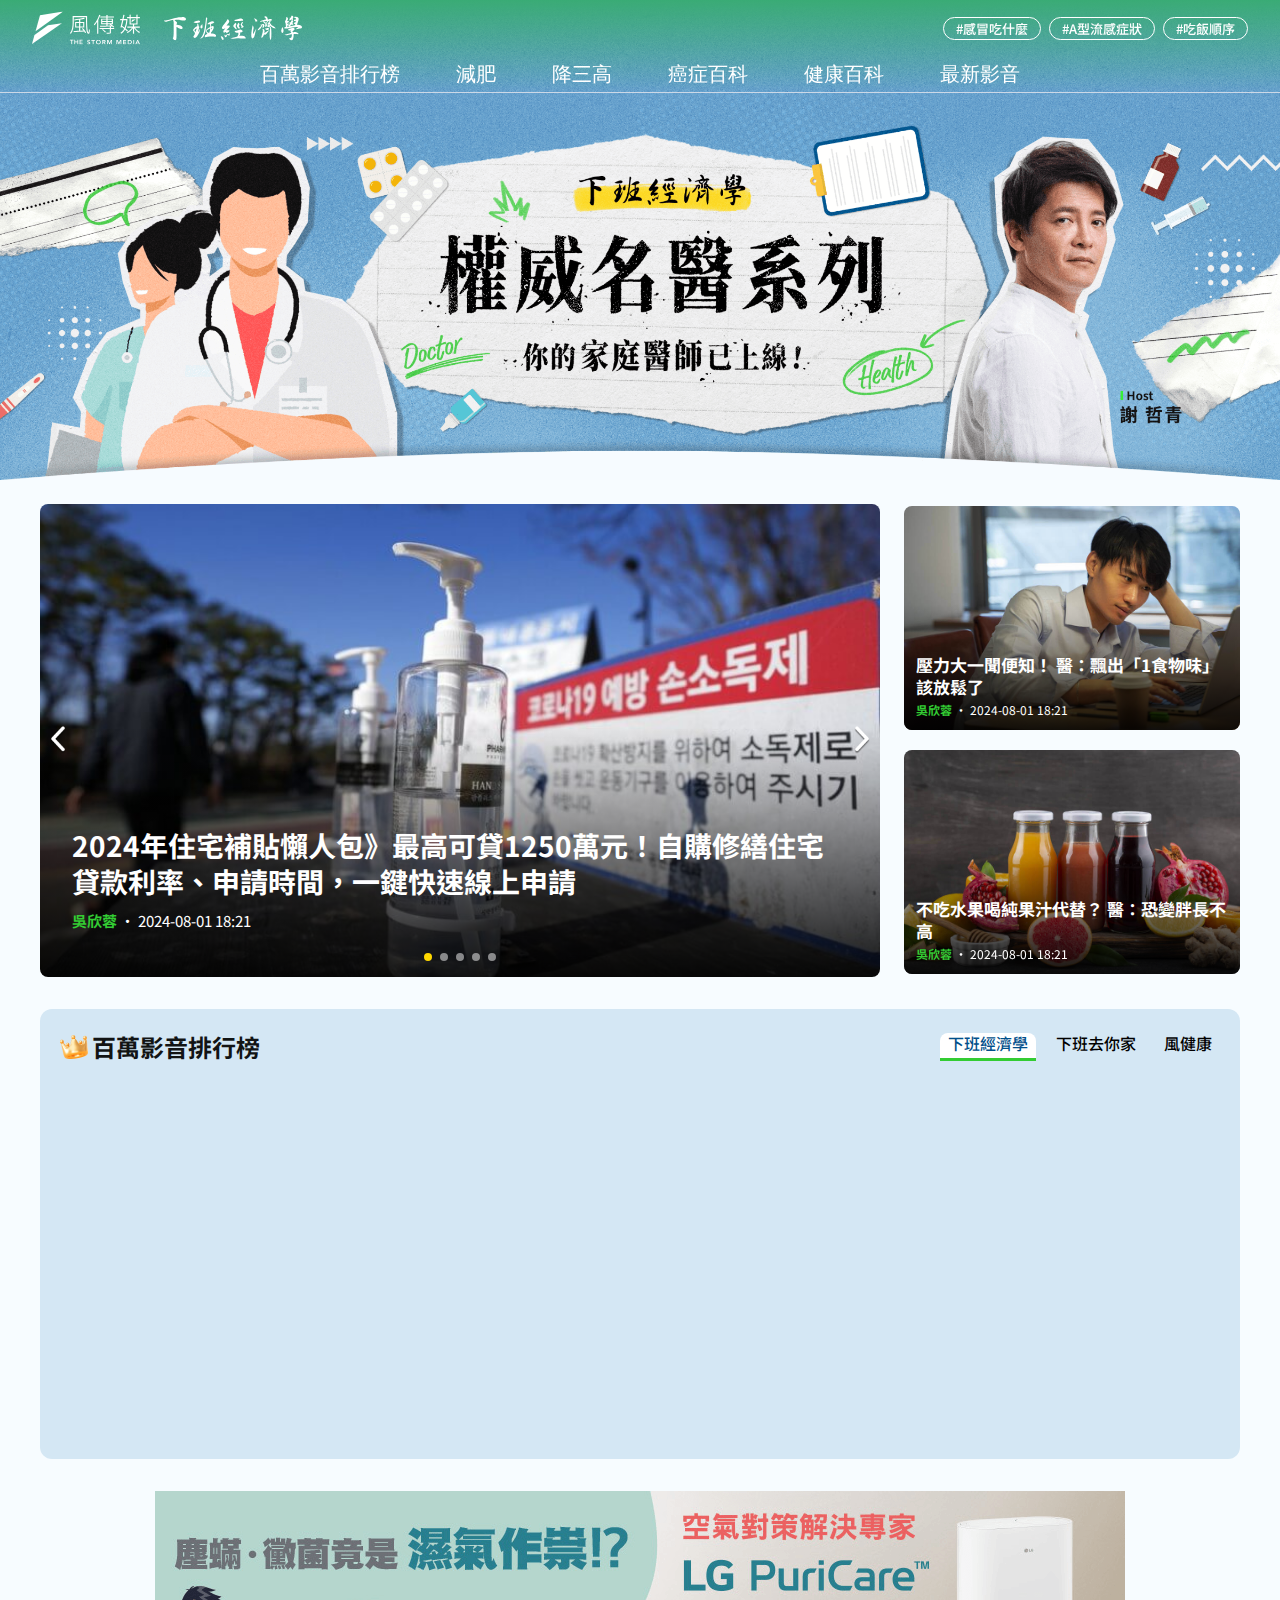
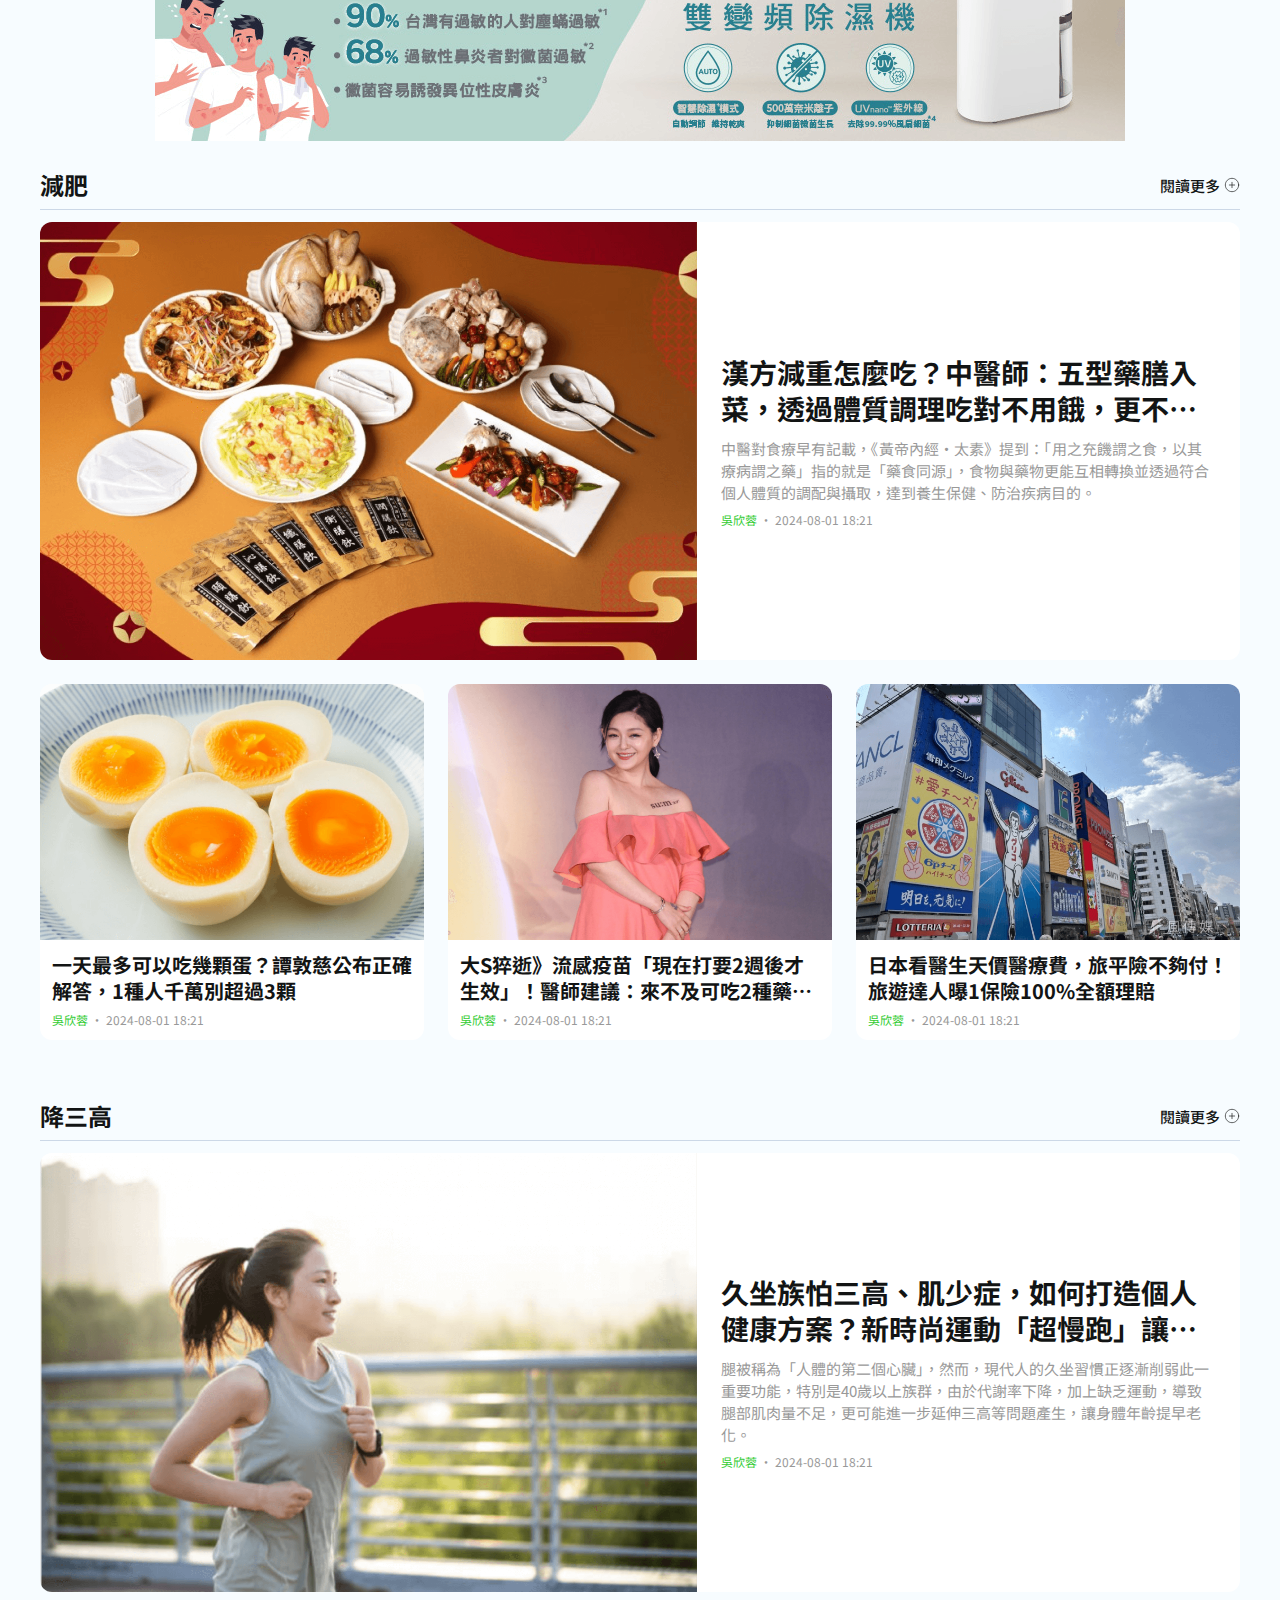
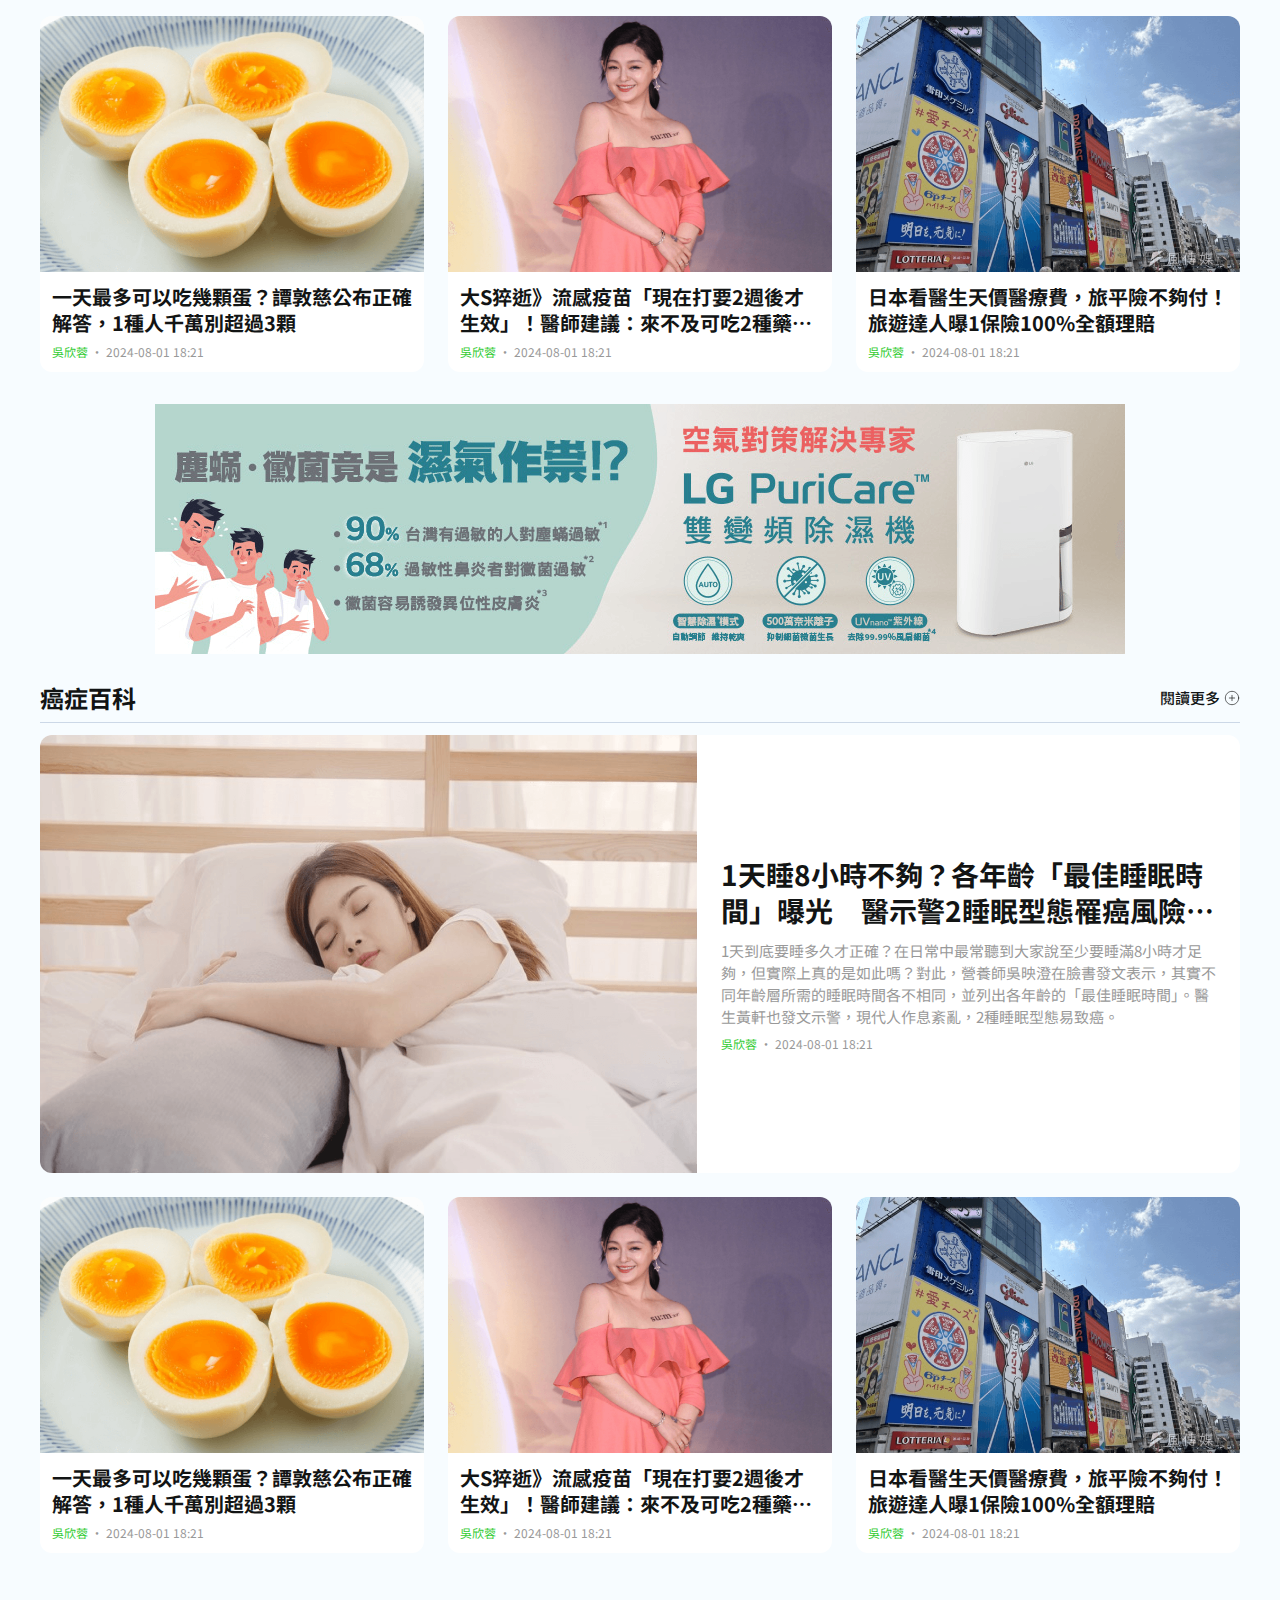
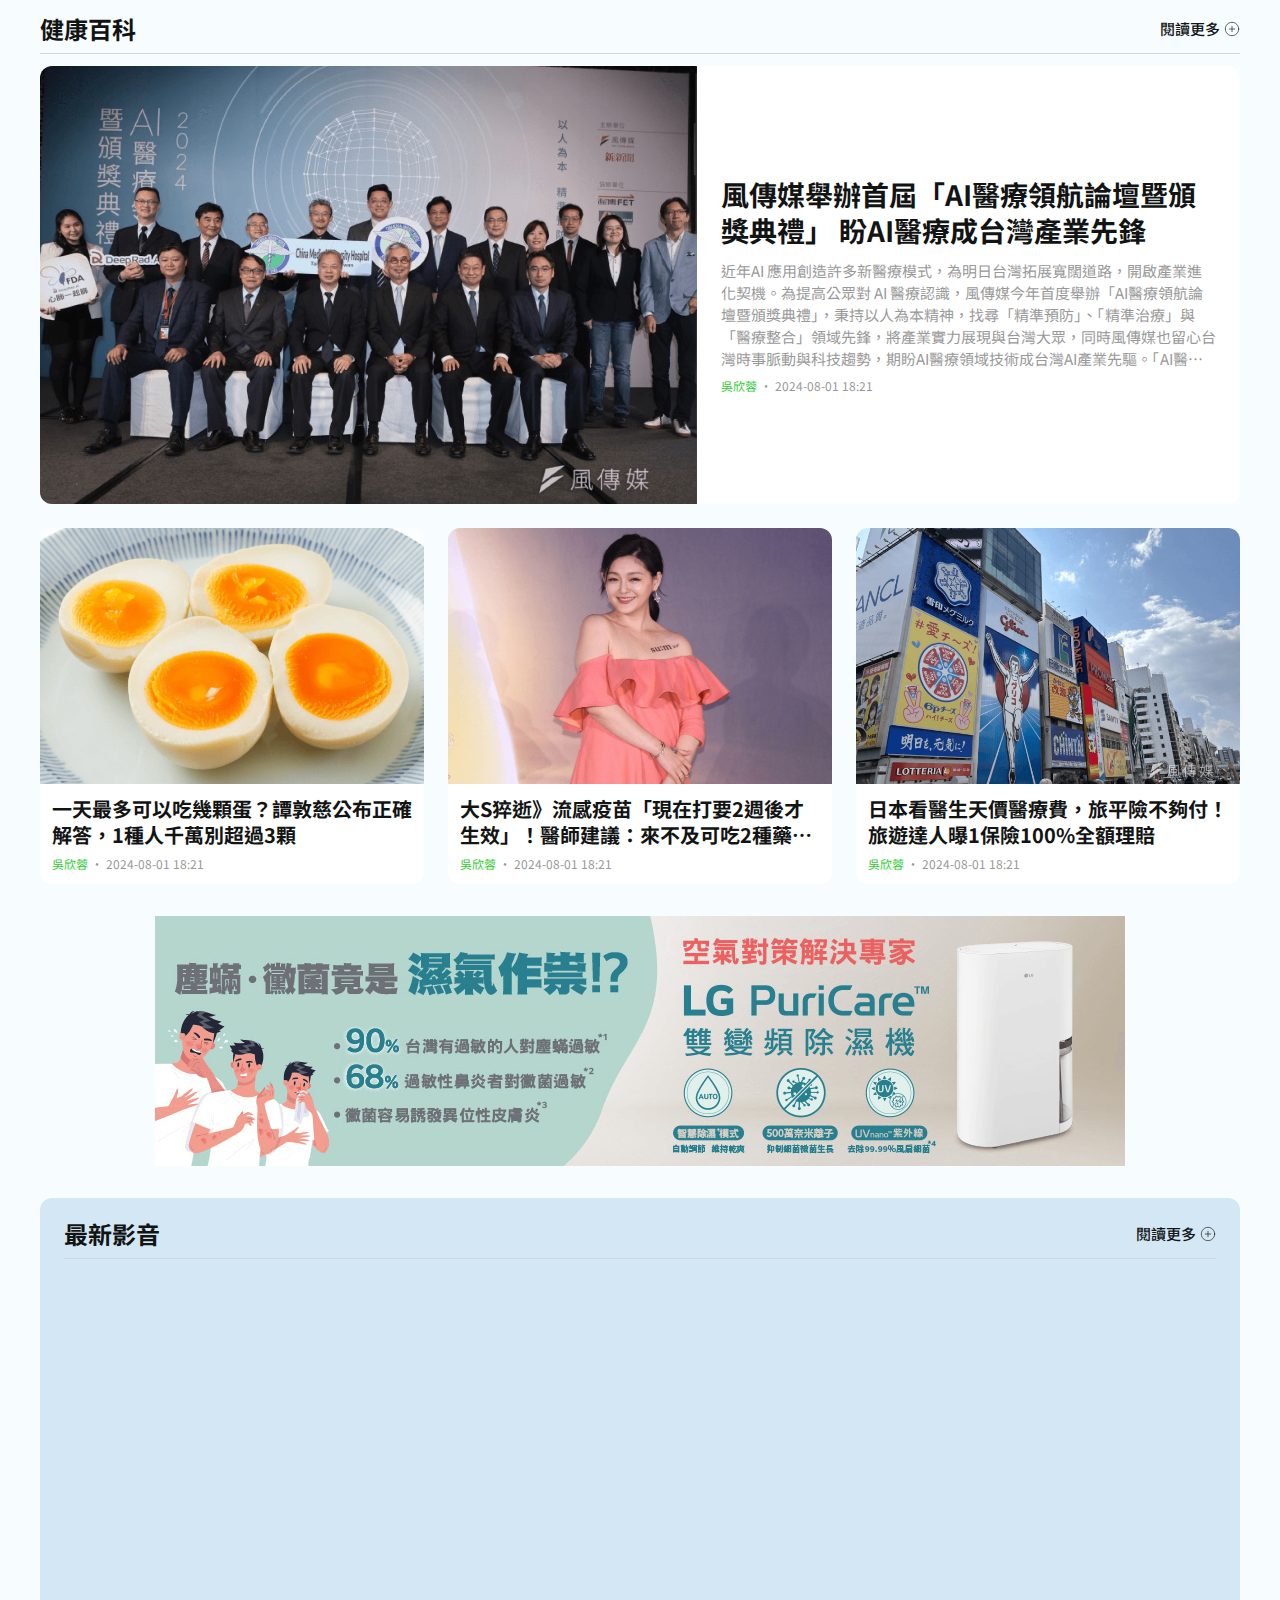
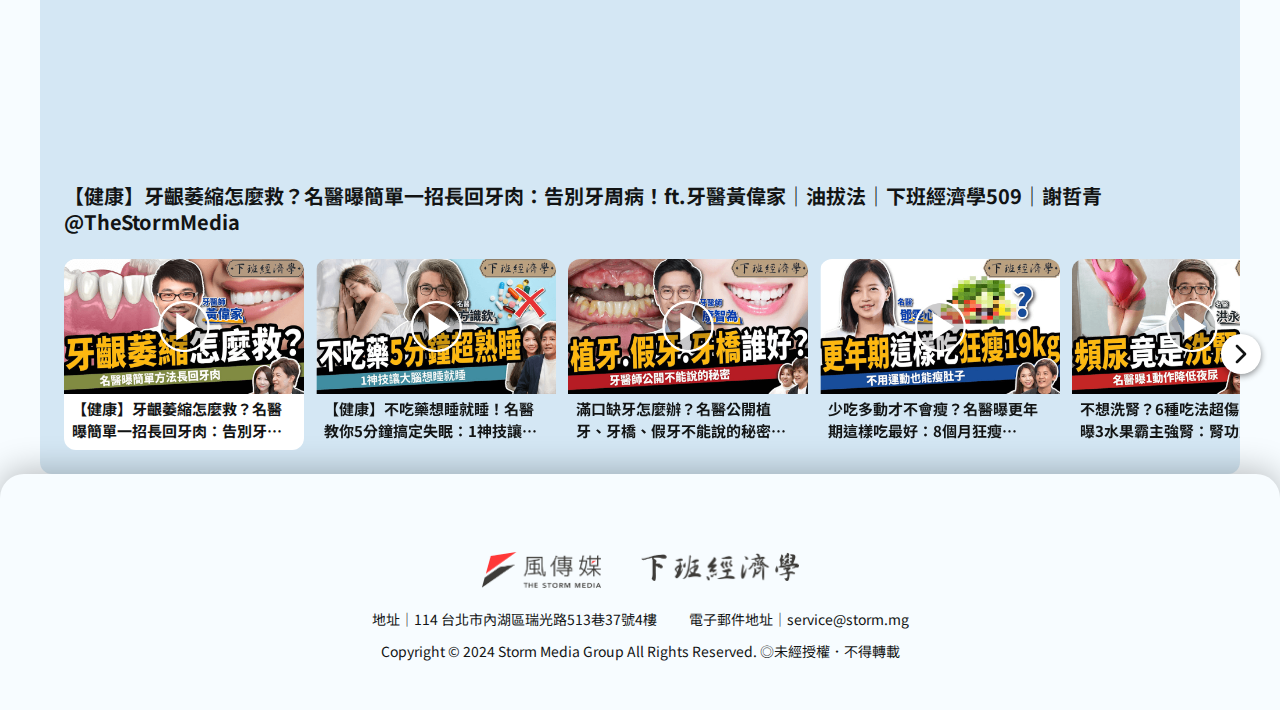
==== commit 1647b94d: "event health demo v5" ====
--- a/index.html
+++ b/index.html
@@ -68,12 +68,12 @@
     </script>
     <meta name="description" content="風傳媒擁有首屈一指、最強大、最優秀的編輯團隊及記者群，以最宏觀的視野掌握國際、國內的新聞、政治、兩岸動態，提供最優秀的原生新聞，讓使用者能看見最公正、真實的新聞內容，並且在本站發表個人的想法與見的，讓全世界都能聽見風傳媒網站中每一位會員的聲音。">
     <meta name="keywords" content="風傳媒,下班經濟學,新青安,房產,房地產投資,理財,生活消費,買房">
-    <title>2025購屋大作戰 韭菜逆襲變好漢｜風傳媒</title>
-    <script type="module" crossorigin="" src="/assets/app-CKsClL9W.js"></script>
-    <link rel="stylesheet" crossorigin="" href="/assets/app-3fzKsTKO.css">
+    <title>下班經濟學 權威名醫系列｜風傳媒</title>
+    <script type="module" crossorigin="" src="/assets/app-BvpxNJ5q.js"></script>
+    <link rel="stylesheet" crossorigin="" href="/assets/app-nmAzLtZd.css">
   </head>
   <body>
-    <div id="app" data-server-rendered="true"><div class="HomeView bg-blue-100"><!--[--><div class="BaseHeader fixed top-0 left-0 right-0 z-20 border-t-0 border-l-0 border-r-0 border-b border-solid border-#ccd8e7"><div class="flex justify-between px-20px py-11px md:px-32px border-l-0 border-r-0 border-b border-solid border-#ccd8e7 md:border-0"><div class="flex gap-24px"><a href="https://www.storm.mg/" target="_blank" class="flex content-center h-32px md:h-34px"><img class="w-102px md:hidden" src="/assets/stormLogo-BJUcOpZt.svg" alt=""><img class="hidden w-102px md:w-108px md:block" src="/assets/stormLogoWhite-DSIcpZeG.svg" alt=""></a><a href="https://www.storm.mg/personal-finance" target="_blank" class="flex content-center h-32px md:h-34px"><img class="hidden w-133px md:block md:w-138px" src="/assets/offlineEconomicsLogoWhite-CK9a2lFD.svg" alt=""><img class="block w-133px md:hidden" src="/assets/offlineEconomicsLogo_mb-DaeXi0kM.svg" alt=""></a></div><div class="hidden md:flex md:items-center md:gap-8px"><a class="decoration-none text-white text-13px leading-13px font-500 px-12px py-4px border border-solid border-white rounded-30px hover:!bg-yellow hover:!border-yellow hover:!text-primary" href="https://www.google.com/" target="_blank">#感冒吃什麼</a><a class="decoration-none text-white text-13px leading-13px font-500 px-12px py-4px border border-solid border-white rounded-30px hover:!bg-yellow hover:!border-yellow hover:!text-primary" href="https://www.google.com/" target="_blank">#A型流感症狀</a><a class="decoration-none text-white text-13px leading-13px font-500 px-12px py-4px border border-solid border-white rounded-30px hover:!bg-yellow hover:!border-yellow hover:!text-primary" href="https://www.google.com/" target="_blank">#吃飯順序</a></div><button class="block w-32px h-32px border-none bg-transparent cursor-pointer md:hidden"><img class="block w-32px" src="[data-uri]" alt=""></button></div><div class="!opacity-0 !py-0px !h-0px !md:h-auto !md:py-0px !md:opacity-100 transition-all transition-duration-500 overflow-hidden opacity-100 md:flex md:justify-center md:gap-24px"><button class="text-primary md:text-white md:rounded-t-8px bg-opacity-0 bg-white md:text-white block w-full px-16px py-8px text-20px text-start leading-20px font-500 outline-none border-0 cursor-pointer md:w-auto hover:text-primary hover:bg-#DCE9F2 hover:rounded-t-8px"> 百萬影音排行榜 </button><button class="text-primary md:text-white md:rounded-t-8px bg-opacity-0 bg-white md:text-white block w-full px-16px py-8px mt-12px text-primary text-20px text-start leading-20px font-500 outline-none border-0 cursor-pointer bg-opacity-0 md:mt-0px md:w-auto hover:text-primary hover:bg-#DCE9F2 hover:rounded-t-8px"> 減肥 </button><button class="text-primary md:text-white md:rounded-t-8px bg-opacity-0 bg-white md:text-white block w-full px-16px py-8px mt-12px text-primary text-20px text-start leading-20px font-500 outline-none border-0 cursor-pointer md:mt-0px md:w-auto hover:text-primary hover:bg-#DCE9F2 hover:rounded-t-8px"> 降三高 </button><button class="text-primary md:text-white md:rounded-t-8px bg-opacity-0 bg-white md:text-white block w-full px-16px py-8px mt-12px text-primary text-20px text-start leading-20px font-500 outline-none border-0 cursor-pointer md:mt-0px md:w-auto hover:text-primary hover:bg-#DCE9F2 hover:rounded-t-8px"> 癌症百科 </button><button class="text-primary md:text-white md:rounded-t-8px bg-opacity-0 bg-white md:text-white block w-full px-16px py-8px mt-12px text-primary text-20px text-start leading-20px font-500 outline-none border-0 cursor-pointer md:mt-0px md:w-auto hover:text-primary hover:bg-#DCE9F2 hover:rounded-t-8px"> 健康百科 </button><button class="text-primary md:text-white md:rounded-t-8px bg-opacity-0 bg-white md:text-white block w-full px-16px py-8px mt-12px text-primary text-20px text-start leading-20px font-500 outline-none border-0 cursor-pointer md:mt-0px md:w-auto hover:text-primary hover:bg-#DCE9F2 hover:rounded-t-8px"> 最新影音 </button><hr class="w-[calc(100%-32px)] bg-#ccd8e7 my-24px md:hidden"><div class="flex gap-12px px-16px md:hidden"><a class="decoration-none text-#004f8a text-13px leading-13px font-500 px-16px py-6px border border-solid border-#ccd8e7 rounded-30px hover:!bg-yellow hover:!border-yellow hover:!text-primary" href="https://www.google.com/" target="_blank">#感冒吃什麼</a><a class="decoration-none text-#004f8a text-13px leading-13px font-500 px-16px py-6px border border-solid border-#ccd8e7 rounded-30px hover:!bg-yellow hover:!border-yellow hover:!text-primary" href="https://www.google.com/" target="_blank">#A型流感症狀</a><a class="decoration-none text-#004f8a text-13px leading-13px font-500 px-16px py-6px border border-solid border-#ccd8e7 rounded-30px hover:!bg-yellow hover:!border-yellow hover:!text-primary" href="https://www.google.com/" target="_blank">#吃飯順序</a></div></div></div><!----><!--]--><div><img class="w-full hidden md:block" src="/assets/banner-ARyqEFMd.png" alt=""><img class="w-full block md:hidden" src="/assets/banner_mb-CTNFL27h.png" alt=""></div><div class="max-w-1200px mx-auto px-16px md:px-32px"><div class="mt-16px md:mt-24px"><div><div class="md:flex md:gap-24px md:items-center"><div class="-mx-16px md:mx-0"><div class="relative"><div class="hidden md:block"><button class="absolute top-50% -translate-y-50% left-4px py-10px py-10px z-10 border-0 bg-transparent cursor-pointer hover:scale-120 transition-all duration-500"><img class="block w-16px h-28px" src="[data-uri]"></button><button class="absolute top-50% -translate-y-50% right-4px py-10px py-10px z-10 border-0 bg-transparent cursor-pointer hover:scale-120 transition-all duration-500"><img class="block w-16px h-28px" src="[data-uri]"></button></div><div class="overflow-hidden md:rounded-8px" style="height:0px;"><div class="flex h-full" style="transition-duration:0ms;transform:translate3d(-100%, 0, 0);"><!--[--><div class="w-full h-full flex-shrink-0"><a href="https://www.google.com" target="_blank" class="block w-full h-full decoration-none relative pointer-events-none" draggable="false"><img class="block w-full h-full object-cover object-center hover:scale-105 transition-all duration-500" src="/assets/slider5-3kGfpnRq.png" draggable="false"></a><div class="absolute w-[calc(100%-40px)] bottom-0 right-0 left-0 bg-gradient-linear bg-gradient-from-black/0 bg-gradient-to-black/90 px-20px pt-100px pb-28px md:w-[calc(100%-64px)] md:px-32px md:pb-46px"><a href="https://www.google.com" target="_blank" class="block w-full h-full decoration-none relative pointer-events-none" draggable="false"><div class="text-white text-18px leading-24px font-700 text-ellipsis line-clamp-2 md:text-28px md:leading-36px">不吃水果喝純果汁代替？ 醫：恐變胖長不高</div></a><div class="text-white text-13px leading-17px mt-8px md:text-15px md:leading-20px md:mt-12px"><a href="https://www.google.com" target="_blank" class="block w-full h-full decoration-none relative pointer-events-none" draggable="false"></a><a class="text-green decoration-none font-700" href="https://www.yahoo.com" target="_blank">吳欣蓉</a> · 2024-08-01 18:21</div></div></div><div class="w-full h-full flex-shrink-0"><a href="https://www.google.com" target="_blank" class="block w-full h-full decoration-none relative pointer-events-none" draggable="false"><img class="block w-full h-full object-cover object-center hover:scale-105 transition-all duration-500" src="/assets/slider1-BnkWRYks.png" draggable="false"></a><div class="absolute w-[calc(100%-40px)] bottom-0 right-0 left-0 bg-gradient-linear bg-gradient-from-black/0 bg-gradient-to-black/90 px-20px pt-100px pb-28px md:w-[calc(100%-64px)] md:px-32px md:pb-46px"><a href="https://www.google.com" target="_blank" class="block w-full h-full decoration-none relative pointer-events-none" draggable="false"><div class="text-white text-18px leading-24px font-700 text-ellipsis line-clamp-2 md:text-28px md:leading-36px">2024年住宅補貼懶人包》最高可貸1250萬元！自購修繕住宅貸款利率、申請時間，一鍵快速線上申請</div></a><div class="text-white text-13px leading-17px mt-8px md:text-15px md:leading-20px md:mt-12px"><a href="https://www.google.com" target="_blank" class="block w-full h-full decoration-none relative pointer-events-none" draggable="false"></a><a class="text-green decoration-none font-700" href="https://www.yahoo.com" target="_blank">吳欣蓉</a> · 2024-08-01 18:21</div></div></div><div class="w-full h-full flex-shrink-0"><a href="https://www.google.com" target="_blank" class="block w-full h-full decoration-none relative pointer-events-none" draggable="false"><img class="block w-full h-full object-cover object-center hover:scale-105 transition-all duration-500" src="/assets/slider2-CH500moV.png" draggable="false"></a><div class="absolute w-[calc(100%-40px)] bottom-0 right-0 left-0 bg-gradient-linear bg-gradient-from-black/0 bg-gradient-to-black/90 px-20px pt-100px pb-28px md:w-[calc(100%-64px)] md:px-32px md:pb-46px"><a href="https://www.google.com" target="_blank" class="block w-full h-full decoration-none relative pointer-events-none" draggable="false"><div class="text-white text-18px leading-24px font-700 text-ellipsis line-clamp-2 md:text-28px md:leading-36px">2024年住宅補貼懶人包》最高可貸1250萬元！自購修繕住宅貸款利率、申請時間，一鍵快速線上申請</div></a><div class="text-white text-13px leading-17px mt-8px md:text-15px md:leading-20px md:mt-12px"><a href="https://www.google.com" target="_blank" class="block w-full h-full decoration-none relative pointer-events-none" draggable="false"></a><a class="text-green decoration-none font-700" href="https://www.yahoo.com" target="_blank">吳欣蓉</a> · 2024-08-01 18:21</div></div></div><div class="w-full h-full flex-shrink-0"><a href="https://www.google.com" target="_blank" class="block w-full h-full decoration-none relative pointer-events-none" draggable="false"><img class="block w-full h-full object-cover object-center hover:scale-105 transition-all duration-500" src="/assets/slider3-DvyPwoQg.png" draggable="false"></a><div class="absolute w-[calc(100%-40px)] bottom-0 right-0 left-0 bg-gradient-linear bg-gradient-from-black/0 bg-gradient-to-black/90 px-20px pt-100px pb-28px md:w-[calc(100%-64px)] md:px-32px md:pb-46px"><a href="https://www.google.com" target="_blank" class="block w-full h-full decoration-none relative pointer-events-none" draggable="false"><div class="text-white text-18px leading-24px font-700 text-ellipsis line-clamp-2 md:text-28px md:leading-36px">2024年住宅補貼懶人包》最高可貸1250萬元！自購修繕住宅貸款利率、申請時間，一鍵快速線上申請</div></a><div class="text-white text-13px leading-17px mt-8px md:text-15px md:leading-20px md:mt-12px"><a href="https://www.google.com" target="_blank" class="block w-full h-full decoration-none relative pointer-events-none" draggable="false"></a><a class="text-green decoration-none font-700" href="https://www.yahoo.com" target="_blank">吳欣蓉</a> · 2024-08-01 18:21</div></div></div><div class="w-full h-full flex-shrink-0"><a href="https://www.google.com" target="_blank" class="block w-full h-full decoration-none relative pointer-events-none" draggable="false"><img class="block w-full h-full object-cover object-center hover:scale-105 transition-all duration-500" src="/assets/slider4-NSSCHMNY.png" draggable="false"></a><div class="absolute w-[calc(100%-40px)] bottom-0 right-0 left-0 bg-gradient-linear bg-gradient-from-black/0 bg-gradient-to-black/90 px-20px pt-100px pb-28px md:w-[calc(100%-64px)] md:px-32px md:pb-46px"><a href="https://www.google.com" target="_blank" class="block w-full h-full decoration-none relative pointer-events-none" draggable="false"><div class="text-white text-18px leading-24px font-700 text-ellipsis line-clamp-2 md:text-28px md:leading-36px">不只新青安！4大因素讓全台房市衝到高點　這1縣年漲幅破2成奪冠</div></a><div class="text-white text-13px leading-17px mt-8px md:text-15px md:leading-20px md:mt-12px"><a href="https://www.google.com" target="_blank" class="block w-full h-full decoration-none relative pointer-events-none" draggable="false"></a><a class="text-green decoration-none font-700" href="https://www.yahoo.com" target="_blank">吳欣蓉</a> · 2024-08-01 18:21</div></div></div><div class="w-full h-full flex-shrink-0"><iframe class="pointer-events-none block w-full h-full" src="https://www.youtube.com/embed/T5O59YloOgQ?autoplay=1&amp;mute=1" frameborder="0" allowfullscreen=""></iframe></div><div class="w-full h-full flex-shrink-0"><a href="https://www.google.com" target="_blank" class="block w-full h-full decoration-none relative pointer-events-none" draggable="false"><img class="block w-full h-full object-cover object-center hover:scale-105 transition-all duration-500" src="/assets/slider4-NSSCHMNY.png" draggable="false"></a><div class="absolute w-[calc(100%-40px)] bottom-0 right-0 left-0 bg-gradient-linear bg-gradient-from-black/0 bg-gradient-to-black/90 px-20px pt-100px pb-28px md:w-[calc(100%-64px)] md:px-32px md:pb-46px"><a href="https://www.google.com" target="_blank" class="block w-full h-full decoration-none relative pointer-events-none" draggable="false"><div class="text-white text-18px leading-24px font-700 text-ellipsis line-clamp-2 md:text-28px md:leading-36px">壓力大一聞便知！ 醫：飄出「1食物味」該放鬆了</div></a><div class="text-white text-13px leading-17px mt-8px md:text-15px md:leading-20px md:mt-12px"><a href="https://www.google.com" target="_blank" class="block w-full h-full decoration-none relative pointer-events-none" draggable="false"></a><a class="text-green decoration-none font-700" href="https://www.yahoo.com" target="_blank">吳欣蓉</a> · 2024-08-01 18:21</div></div></div><div class="w-full h-full flex-shrink-0"><a href="https://www.google.com" target="_blank" class="block w-full h-full decoration-none relative pointer-events-none" draggable="false"><img class="block w-full h-full object-cover object-center hover:scale-105 transition-all duration-500" src="/assets/slider5-3kGfpnRq.png" draggable="false"></a><div class="absolute w-[calc(100%-40px)] bottom-0 right-0 left-0 bg-gradient-linear bg-gradient-from-black/0 bg-gradient-to-black/90 px-20px pt-100px pb-28px md:w-[calc(100%-64px)] md:px-32px md:pb-46px"><a href="https://www.google.com" target="_blank" class="block w-full h-full decoration-none relative pointer-events-none" draggable="false"><div class="text-white text-18px leading-24px font-700 text-ellipsis line-clamp-2 md:text-28px md:leading-36px">不吃水果喝純果汁代替？ 醫：恐變胖長不高</div></a><div class="text-white text-13px leading-17px mt-8px md:text-15px md:leading-20px md:mt-12px"><a href="https://www.google.com" target="_blank" class="block w-full h-full decoration-none relative pointer-events-none" draggable="false"></a><a class="text-green decoration-none font-700" href="https://www.yahoo.com" target="_blank">吳欣蓉</a> · 2024-08-01 18:21</div></div></div><div class="w-full h-full flex-shrink-0"><a href="https://www.google.com" target="_blank" class="block w-full h-full decoration-none relative pointer-events-none" draggable="false"><img class="block w-full h-full object-cover object-center hover:scale-105 transition-all duration-500" src="/assets/slider1-BnkWRYks.png" draggable="false"></a><div class="absolute w-[calc(100%-40px)] bottom-0 right-0 left-0 bg-gradient-linear bg-gradient-from-black/0 bg-gradient-to-black/90 px-20px pt-100px pb-28px md:w-[calc(100%-64px)] md:px-32px md:pb-46px"><a href="https://www.google.com" target="_blank" class="block w-full h-full decoration-none relative pointer-events-none" draggable="false"><div class="text-white text-18px leading-24px font-700 text-ellipsis line-clamp-2 md:text-28px md:leading-36px">2024年住宅補貼懶人包》最高可貸1250萬元！自購修繕住宅貸款利率、申請時間，一鍵快速線上申請</div></a><div class="text-white text-13px leading-17px mt-8px md:text-15px md:leading-20px md:mt-12px"><a href="https://www.google.com" target="_blank" class="block w-full h-full decoration-none relative pointer-events-none" draggable="false"></a><a class="text-green decoration-none font-700" href="https://www.yahoo.com" target="_blank">吳欣蓉</a> · 2024-08-01 18:21</div></div></div><!--]--></div></div><div class="flex justify-center gap-8px cursor-pointer absolute w-full bottom-8px md:bottom-16px"><!--[--><span class="bg-yellow !bg-opacity-100 w-8px h-8px rounded-full bg-white bg-opacity-50 transition-all duration-500"></span><span class="w-8px h-8px rounded-full bg-white bg-opacity-50 transition-all duration-500"></span><span class="w-8px h-8px rounded-full bg-white bg-opacity-50 transition-all duration-500"></span><span class="w-8px h-8px rounded-full bg-white bg-opacity-50 transition-all duration-500"></span><span class="w-8px h-8px rounded-full bg-white bg-opacity-50 transition-all duration-500"></span><span class="w-8px h-8px rounded-full bg-white bg-opacity-50 transition-all duration-500"></span><span class="w-8px h-8px rounded-full bg-white bg-opacity-50 transition-all duration-500"></span><!--]--></div></div></div><div class="hidden flex-basis-28% flex-shrink-0 md:block"><!--[--><div class="relative rounded-8px overflow-hidden"><a href="https://www.google.com" target="_blank" class="block w-full h-full decoration-none relative pointer-events-none" draggable="false"><img class="block w-full h-full object-cover object-center hover:scale-105 transition-all duration-500" src="/assets/slider4-NSSCHMNY.png" draggable="false"></a><div class="absolute w-[calc(100%-24px)] bottom-0 right-0 left-0 bg-gradient-linear bg-gradient-from-black/0 bg-gradient-to-black/90 px-12px pt-50px pb-12px"><a href="https://www.google.com" target="_blank" class="block w-full h-full decoration-none relative pointer-events-none" draggable="false"><div class="text-white text-17px leading-22px font-700 text-ellipsis line-clamp-2">壓力大一聞便知！ 醫：飄出「1食物味」該放鬆了</div></a><div class="text-white text-12px leading-16px mt-4px"><a href="https://www.google.com" target="_blank" class="block w-full h-full decoration-none relative pointer-events-none" draggable="false"></a><a class="text-green decoration-none font-700" href="https://www.yahoo.com" target="_blank">吳欣蓉</a> · 2024-08-01 18:21</div></div></div><div class="mt-20px relative rounded-8px overflow-hidden"><a href="https://www.google.com" target="_blank" class="block w-full h-full decoration-none relative pointer-events-none" draggable="false"><img class="block w-full h-full object-cover object-center hover:scale-105 transition-all duration-500" src="/assets/slider5-3kGfpnRq.png" draggable="false"></a><div class="absolute w-[calc(100%-24px)] bottom-0 right-0 left-0 bg-gradient-linear bg-gradient-from-black/0 bg-gradient-to-black/90 px-12px pt-50px pb-12px"><a href="https://www.google.com" target="_blank" class="block w-full h-full decoration-none relative pointer-events-none" draggable="false"><div class="text-white text-17px leading-22px font-700 text-ellipsis line-clamp-2">不吃水果喝純果汁代替？ 醫：恐變胖長不高</div></a><div class="text-white text-12px leading-16px mt-4px"><a href="https://www.google.com" target="_blank" class="block w-full h-full decoration-none relative pointer-events-none" draggable="false"></a><a class="text-green decoration-none font-700" href="https://www.yahoo.com" target="_blank">吳欣蓉</a> · 2024-08-01 18:21</div></div></div><!--]--></div></div></div></div><div class="mt-24px md:mt-32px" id="videoRank"><div class="bg-blue-200 px-20px py-12px rounded-12px md:py-24px"><div class="md:flex md:justify-between md:items-center"><div class="flex gap-4px items-center"><div><img class="block w-28px h-24px" src="[data-uri]" alt=""></div><div class="text-primary text-24px font-700 leading-24px">百萬影音排行榜</div></div><div class="flex gap-12px justify-center mt-20px border-0 border-b-3px border-solid border-#CADBE7 md:mt-0px md:border-b-0"><div class="text-#004F8A bg-white border-0 border-b-3px border-solid border-green text-16px leading-21px font-500 px-8px pb-4px cursor-pointer rounded-t-8px overflow-hidden hover:bg-#dce9f2 hover:text-#004F8A hover:border-0 hover:border-b-3px hover:border-solid hover:border-green"> 下班經濟學 </div><div class="text-16px leading-21px font-500 px-8px pb-4px cursor-pointer rounded-t-8px overflow-hidden hover:bg-#dce9f2 hover:text-#004F8A hover:border-0 hover:border-b-3px hover:border-solid hover:border-green"> 下班去你家 </div><div class="text-16px leading-21px font-500 px-8px pb-4px cursor-pointer rounded-t-8px overflow-hidden hover:bg-#dce9f2 hover:text-#004F8A hover:border-0 hover:border-b-3px hover:border-solid hover:border-green"> 風健康 </div></div></div><div class="mt-16px mt-20px"><div class="grid gap-16px md:grid-cols-5 md:gap-x-16px md:gap-y-24px"><!--[--><div class="group relative rounded-8px overflow-hidden animate-delay-0s animate-duration-500"><a class="flex gap-12px h-full decoration-none md:block group-hover:filter-grayscale-20"><div class="w-50% rounded-8px overflow-hidden md:w-auto"><img class="block w-full h-full object-cover object-center" src="file:///assets/video1-BrG4NbK8.png" alt=""></div><div class="mt-4px w-50% md:w-auto"><div class="text-primary font-700 text-ellipsis text-15px leading-19px line-clamp-3 md:line-clamp-2 group-hover:text-#393d40">【健康】牙齦萎縮怎麼救？名醫曝簡單一招長回牙肉：告別牙周病！ft.牙醫黃偉家｜油拔法｜下班經濟學509｜謝哲青 @TheStormMedia</div></div></a></div><div class="group relative rounded-8px overflow-hidden animate-delay-0s animate-duration-500"><a class="flex gap-12px h-full decoration-none md:block group-hover:filter-grayscale-20"><div class="w-50% rounded-8px overflow-hidden md:w-auto"><img class="block w-full h-full object-cover object-center" src="file:///assets/video2-BbhLbD_p.png" alt=""></div><div class="mt-4px w-50% md:w-auto"><div class="text-primary font-700 text-ellipsis text-15px leading-19px line-clamp-3 md:line-clamp-2 group-hover:text-#393d40">【健康】不吃藥想睡就睡！名醫教你5分鐘搞定失眠：1神技讓大腦超熟睡！ft. 方識欽醫師｜下班經濟學547｜謝哲青、蔡尚樺 @TheStormMedia</div></div></a></div><div class="group relative rounded-8px overflow-hidden animate-delay-0s animate-duration-500"><a class="flex gap-12px h-full decoration-none md:block group-hover:filter-grayscale-20"><div class="w-50% rounded-8px overflow-hidden md:w-auto"><img class="block w-full h-full object-cover object-center" src="file:///assets/video3-BteNb4_x.png" alt=""></div><div class="mt-4px w-50% md:w-auto"><div class="text-primary font-700 text-ellipsis text-15px leading-19px line-clamp-3 md:line-clamp-2 group-hover:text-#393d40">滿口缺牙怎麼辦？名醫公開植牙、牙橋、假牙不能說的秘密！ft.牙醫師 康智為｜下班經濟學459</div></div></a></div><div class="group relative rounded-8px overflow-hidden animate-delay-0s animate-duration-500"><a class="flex gap-12px h-full decoration-none md:block group-hover:filter-grayscale-20"><div class="w-50% rounded-8px overflow-hidden md:w-auto"><img class="block w-full h-full object-cover object-center" src="file:///assets/video4-CGu1YJyJ.png" alt=""></div><div class="mt-4px w-50% md:w-auto"><div class="text-primary font-700 text-ellipsis text-15px leading-19px line-clamp-3 md:line-clamp-2 group-hover:text-#393d40">少吃多動才不會瘦？名醫曝更年期這樣吃最好：8個月狂瘦42kg！ft. 鄧雯心醫師｜下班經濟學477｜謝哲青 @TheStormMedia</div></div></a></div><div class="group relative rounded-8px overflow-hidden animate-delay-0s animate-duration-500"><a class="flex gap-12px h-full decoration-none md:block group-hover:filter-grayscale-20"><div class="w-50% rounded-8px overflow-hidden md:w-auto"><img class="block w-full h-full object-cover object-center" src="file:///assets/video5-6U2L3Ckn.png" alt=""></div><div class="mt-4px w-50% md:w-auto"><div class="text-primary font-700 text-ellipsis text-15px leading-19px line-clamp-3 md:line-clamp-2 group-hover:text-#393d40">不想洗腎？6種吃法超傷腎！名醫曝3水果霸主強腎：腎功能狂飆30分！ft. 洪永祥醫師｜下班經濟學539｜謝哲青 @TheStormMedia</div></div></a></div><div class="group relative rounded-8px overflow-hidden animate-delay-0s animate-duration-500"><a class="flex gap-12px h-full decoration-none md:block group-hover:filter-grayscale-20"><div class="w-50% rounded-8px overflow-hidden md:w-auto"><img class="block w-full h-full object-cover object-center" src="file:///assets/video6-u_8J3IXH.png" alt=""></div><div class="mt-4px w-50% md:w-auto"><div class="text-primary font-700 text-ellipsis text-15px leading-19px line-clamp-3 md:line-clamp-2 group-hover:text-#393d40">不吃藥、不開刀拯救痠痛麻！名醫曝告別肩頸痛關鍵：一動作拉開筋膜！ft.@PanJenli ｜下班經濟學349</div></div></a></div><div class="group relative rounded-8px overflow-hidden animate-delay-0s animate-duration-500"><a class="flex gap-12px h-full decoration-none md:block group-hover:filter-grayscale-20"><div class="w-50% rounded-8px overflow-hidden md:w-auto"><img class="block w-full h-full object-cover object-center" src="file:///assets/video7-twu6SUgk.png" alt=""></div><div class="mt-4px w-50% md:w-auto"><div class="text-primary font-700 text-ellipsis text-15px leading-19px line-clamp-3 md:line-clamp-2 group-hover:text-#393d40">脂肪肝竟是癌症前兆？名醫教你1分鐘保肝：狂降膽固醇、有效抗癌！ft. 樓中亮醫師｜下班經濟學507｜謝哲青 @TheStormMedia</div></div></a></div><div class="group relative rounded-8px overflow-hidden animate-delay-0s animate-duration-500"><a class="flex gap-12px h-full decoration-none md:block group-hover:filter-grayscale-20"><div class="w-50% rounded-8px overflow-hidden md:w-auto"><img class="block w-full h-full object-cover object-center" src="file:///assets/video8-D09ZjBfO.png" alt=""></div><div class="mt-4px w-50% md:w-auto"><div class="text-primary font-700 text-ellipsis text-15px leading-19px line-clamp-3 md:line-clamp-2 group-hover:text-#393d40">一個錯誤，糖尿病3個月就洗腎！名醫曝5大神奇食物降尿酸：1秘訣永遠不痛風！ft.腎臟科醫師洪永祥｜下班經濟學391</div></div></a></div><div class="group relative rounded-8px overflow-hidden animate-delay-0s animate-duration-500"><a class="flex gap-12px h-full decoration-none md:block group-hover:filter-grayscale-20"><div class="w-50% rounded-8px overflow-hidden md:w-auto"><img class="block w-full h-full object-cover object-center" src="file:///assets/video9-B58sTDBo.png" alt=""></div><div class="mt-4px w-50% md:w-auto"><div class="text-primary font-700 text-ellipsis text-15px leading-19px line-clamp-3 md:line-clamp-2 group-hover:text-#393d40">注意！耳鳴是大腦在求救！名醫曝不吃藥2招恢復聽力：消除暈眩、頭痛！ft. 賴仁淙醫師｜下班經濟學535｜謝哲青 @TheStormMedia</div></div></a></div><div class="group relative rounded-8px overflow-hidden animate-delay-0s animate-duration-500"><a class="flex gap-12px h-full decoration-none md:block group-hover:filter-grayscale-20"><div class="w-50% rounded-8px overflow-hidden md:w-auto"><img class="block w-full h-full object-cover object-center" src="file:///assets/video10-DsEmL8OW.png" alt=""></div><div class="mt-4px w-50% md:w-auto"><div class="text-primary font-700 text-ellipsis text-15px leading-19px line-clamp-3 md:line-clamp-2 group-hover:text-#393d40">控糖、消水腫！水蜜桃美膚關鍵在果皮 簡單2步驟去除絨毛過敏原</div></div></a></div><!--]--></div></div><!----></div></div><div class="mt-24px md:mt-32px flex justify-center items-center"><div id="first-ads" class="w-full max-w-970px hidden mx-auto md:inline-block"><img class="block w-full" src="/assets/pc-SflTQBu8.png" alt=""></div><div id="first-ads-mb" class="w-full max-w-300px inline-block mx-auto md:hidden"><img class="block w-full" src="/assets/mb-CRrjal9p.png" alt=""></div></div><div class="mt-24px md:mt-32px" id="lossWeight"><div><div class="flex justify-between items-center border-blue-300 border-solid border-0 border-b pb-12px"><div class="text-24px leading-24px text-primary font-700">減肥</div><a class="flex gap-4px items-center text-15px leading-15px text-primary font-500 decoration-none hover:text-green" href="https://www.google.com" target="_blank"><div>閱讀更多</div><svg width="16" height="16" viewBox="0 0 24 24" fill="none" xmlns="http://www.w3.org/2000/svg"><path d="M12 8V16M8 12H16M22 12C22 17.5228 17.5228 22 12 22C6.47715 22 2 17.5228 2 12C2 6.47715 6.47715 2 12 2C17.5228 2 22 6.47715 22 12Z" stroke="currentColor" stroke-linecap="round" stroke-linejoin="round"></path></svg></a></div><div class="mt-12px"><div><div class="grid grid-cols-1 gap-24px md:grid-cols-3"><!--[--><div class="rounded-12px overflow-hidden bg-white hover:filter-grayscale-20 hover:bg-gray-600 col-span-1 md:col-span-3"><a href="https://www.google.com" target="_blank" class="block md:flex md:items-center decoration-none"><div class="md:w-57%"><img class="w-full block object-cover object-center" src="/assets/image1-DrYj16hU.png" alt=""></div></a><div class="p-24px md:w-43%"><a href="https://www.google.com" target="_blank" class="block md:flex md:items-center decoration-none"><div class="text-20px leading-26px line-clamp-3 md:leading-36px md:text-28px md:line-clamp-2 text-primary font-700 text-ellipsis">漢方減重怎麼吃？中醫師：五型藥膳入菜，透過體質調理吃對不用餓，更不復胖</div><div class="text-gray-500 text-15px leading-22px font-400 text-ellipsis line-clamp-3 mt-12px md:line-clamp-5">中醫對食療早有記載，《黃帝內經‧太素》提到：「用之充饑謂之食，以其療病謂之藥」指的就是「藥食同源」，食物與藥物更能互相轉換並透過符合個人體質的調配與攝取，達到養生保健、防治疾病目的。</div></a><div class="mt-8px text-gray-500 text-12px leading-16px"><a href="https://www.google.com" target="_blank" class="block md:flex md:items-center decoration-none"></a><a class="text-green decoration-none" href="https://www.google.com">吳欣蓉</a> · 2024-08-01 18:21</div></div></div><div class="rounded-12px overflow-hidden bg-white hover:filter-grayscale-20 hover:bg-gray-600"><a href="https://www.google.com" target="_blank" class="flex items-center md:block decoration-none"><div class="w-49% md:w-auto"><img class="w-full block object-cover object-center" src="/assets/image2-EIgUeYv0.png" alt=""></div></a><div class="p-12px w-51% md:w-auto"><a href="https://www.google.com" target="_blank" class="flex items-center md:block decoration-none"><div class="text-17px leading-22px line-clamp-3 md:leading-26px md:text-20px md:line-clamp-2 text-primary font-700 text-ellipsis">一天最多可以吃幾顆蛋？譚敦慈公布正確解答，1種人千萬別超過3顆</div><!----></a><div class="mt-8px text-gray-500 text-12px leading-16px"><a href="https://www.google.com" target="_blank" class="flex items-center md:block decoration-none"></a><a class="text-green decoration-none" href="https://www.google.com">吳欣蓉</a> · 2024-08-01 18:21</div></div></div><div class="rounded-12px overflow-hidden bg-white hover:filter-grayscale-20 hover:bg-gray-600"><a href="https://www.google.com" target="_blank" class="flex items-center md:block decoration-none"><div class="w-49% md:w-auto"><img class="w-full block object-cover object-center" src="/assets/image3-DZi1TJn-.png" alt=""></div></a><div class="p-12px w-51% md:w-auto"><a href="https://www.google.com" target="_blank" class="flex items-center md:block decoration-none"><div class="text-17px leading-22px line-clamp-3 md:leading-26px md:text-20px md:line-clamp-2 text-primary font-700 text-ellipsis">大S猝逝》流感疫苗「現在打要2週後才生效」！醫師建議：來不及可吃2種藥預防</div><!----></a><div class="mt-8px text-gray-500 text-12px leading-16px"><a href="https://www.google.com" target="_blank" class="flex items-center md:block decoration-none"></a><a class="text-green decoration-none" href="https://www.google.com">吳欣蓉</a> · 2024-08-01 18:21</div></div></div><div class="rounded-12px overflow-hidden bg-white hover:filter-grayscale-20 hover:bg-gray-600"><a href="https://www.google.com" target="_blank" class="flex items-center md:block decoration-none"><div class="w-49% md:w-auto"><img class="w-full block object-cover object-center" src="/assets/image4-CddHe2H-.png" alt=""></div></a><div class="p-12px w-51% md:w-auto"><a href="https://www.google.com" target="_blank" class="flex items-center md:block decoration-none"><div class="text-17px leading-22px line-clamp-3 md:leading-26px md:text-20px md:line-clamp-2 text-primary font-700 text-ellipsis">日本看醫生天價醫療費，旅平險不夠付！旅遊達人曝1保險100%全額理賠</div><!----></a><div class="mt-8px text-gray-500 text-12px leading-16px"><a href="https://www.google.com" target="_blank" class="flex items-center md:block decoration-none"></a><a class="text-green decoration-none" href="https://www.google.com">吳欣蓉</a> · 2024-08-01 18:21</div></div></div><!--]--></div></div></div></div></div><div class="mt-48px md:mt-64px" id="lossThreeHeight"><div><div class="flex justify-between items-center border-blue-300 border-solid border-0 border-b pb-12px"><div class="text-24px leading-24px text-primary font-700">降三高</div><a class="flex gap-4px items-center text-15px leading-15px text-primary font-500 decoration-none hover:text-green" href="https://www.google.com" target="_blank"><div>閱讀更多</div><svg width="16" height="16" viewBox="0 0 24 24" fill="none" xmlns="http://www.w3.org/2000/svg"><path d="M12 8V16M8 12H16M22 12C22 17.5228 17.5228 22 12 22C6.47715 22 2 17.5228 2 12C2 6.47715 6.47715 2 12 2C17.5228 2 22 6.47715 22 12Z" stroke="currentColor" stroke-linecap="round" stroke-linejoin="round"></path></svg></a></div><div class="mt-12px"><div><div class="grid grid-cols-1 gap-24px md:grid-cols-3"><!--[--><div class="rounded-12px overflow-hidden bg-white hover:filter-grayscale-20 hover:bg-gray-600 col-span-1 md:col-span-3"><a href="https://www.google.com" target="_blank" class="block md:flex md:items-center decoration-none"><div class="md:w-57%"><img class="w-full block object-cover object-center" src="/assets/image1-B83yb3eY.png" alt=""></div></a><div class="p-24px md:w-43%"><a href="https://www.google.com" target="_blank" class="block md:flex md:items-center decoration-none"><div class="text-20px leading-26px line-clamp-3 md:leading-36px md:text-28px md:line-clamp-2 text-primary font-700 text-ellipsis">久坐族怕三高、肌少症，如何打造個人健康方案？新時尚運動「超慢跑」讓你運動不累，還能逆轉年齡！</div><div class="text-gray-500 text-15px leading-22px font-400 text-ellipsis line-clamp-3 mt-12px md:line-clamp-5">腿被稱為「人體的第二個心臟」，然而，現代人的久坐習慣正逐漸削弱此一重要功能，特別是40歲以上族群，由於代謝率下降，加上缺乏運動，導致腿部肌肉量不足，更可能進一步延伸三高等問題產生，讓身體年齡提早老化。</div></a><div class="mt-8px text-gray-500 text-12px leading-16px"><a href="https://www.google.com" target="_blank" class="block md:flex md:items-center decoration-none"></a><a class="text-green decoration-none" href="https://www.google.com">吳欣蓉</a> · 2024-08-01 18:21</div></div></div><div class="rounded-12px overflow-hidden bg-white hover:filter-grayscale-20 hover:bg-gray-600"><a href="https://www.google.com" target="_blank" class="flex items-center md:block decoration-none"><div class="w-49% md:w-auto"><img class="w-full block object-cover object-center" src="/assets/image2-EIgUeYv0.png" alt=""></div></a><div class="p-12px w-51% md:w-auto"><a href="https://www.google.com" target="_blank" class="flex items-center md:block decoration-none"><div class="text-17px leading-22px line-clamp-3 md:leading-26px md:text-20px md:line-clamp-2 text-primary font-700 text-ellipsis">一天最多可以吃幾顆蛋？譚敦慈公布正確解答，1種人千萬別超過3顆</div><!----></a><div class="mt-8px text-gray-500 text-12px leading-16px"><a href="https://www.google.com" target="_blank" class="flex items-center md:block decoration-none"></a><a class="text-green decoration-none" href="https://www.google.com">吳欣蓉</a> · 2024-08-01 18:21</div></div></div><div class="rounded-12px overflow-hidden bg-white hover:filter-grayscale-20 hover:bg-gray-600"><a href="https://www.google.com" target="_blank" class="flex items-center md:block decoration-none"><div class="w-49% md:w-auto"><img class="w-full block object-cover object-center" src="/assets/image3-DZi1TJn-.png" alt=""></div></a><div class="p-12px w-51% md:w-auto"><a href="https://www.google.com" target="_blank" class="flex items-center md:block decoration-none"><div class="text-17px leading-22px line-clamp-3 md:leading-26px md:text-20px md:line-clamp-2 text-primary font-700 text-ellipsis">大S猝逝》流感疫苗「現在打要2週後才生效」！醫師建議：來不及可吃2種藥預防</div><!----></a><div class="mt-8px text-gray-500 text-12px leading-16px"><a href="https://www.google.com" target="_blank" class="flex items-center md:block decoration-none"></a><a class="text-green decoration-none" href="https://www.google.com">吳欣蓉</a> · 2024-08-01 18:21</div></div></div><div class="rounded-12px overflow-hidden bg-white hover:filter-grayscale-20 hover:bg-gray-600"><a href="https://www.google.com" target="_blank" class="flex items-center md:block decoration-none"><div class="w-49% md:w-auto"><img class="w-full block object-cover object-center" src="/assets/image4-CddHe2H-.png" alt=""></div></a><div class="p-12px w-51% md:w-auto"><a href="https://www.google.com" target="_blank" class="flex items-center md:block decoration-none"><div class="text-17px leading-22px line-clamp-3 md:leading-26px md:text-20px md:line-clamp-2 text-primary font-700 text-ellipsis">日本看醫生天價醫療費，旅平險不夠付！旅遊達人曝1保險100%全額理賠</div><!----></a><div class="mt-8px text-gray-500 text-12px leading-16px"><a href="https://www.google.com" target="_blank" class="flex items-center md:block decoration-none"></a><a class="text-green decoration-none" href="https://www.google.com">吳欣蓉</a> · 2024-08-01 18:21</div></div></div><!--]--></div></div></div></div></div><div class="mt-24px md:mt-32px flex justify-center items-center"><div id="first-ads" class="w-full max-w-970px hidden mx-auto md:inline-block"><img class="block w-full" src="/assets/pc-SflTQBu8.png" alt=""></div><div id="first-ads-mb" class="w-full max-w-300px inline-block mx-auto md:hidden"><img class="block w-full" src="/assets/mb-CRrjal9p.png" alt=""></div></div><div class="mt-24px md:mt-32px" id="cancer"><div><div class="flex justify-between items-center border-blue-300 border-solid border-0 border-b pb-12px"><div class="text-24px leading-24px text-primary font-700">癌症百科</div><a class="flex gap-4px items-center text-15px leading-15px text-primary font-500 decoration-none hover:text-green" href="https://www.google.com" target="_blank"><div>閱讀更多</div><svg width="16" height="16" viewBox="0 0 24 24" fill="none" xmlns="http://www.w3.org/2000/svg"><path d="M12 8V16M8 12H16M22 12C22 17.5228 17.5228 22 12 22C6.47715 22 2 17.5228 2 12C2 6.47715 6.47715 2 12 2C17.5228 2 22 6.47715 22 12Z" stroke="currentColor" stroke-linecap="round" stroke-linejoin="round"></path></svg></a></div><div class="mt-12px"><div><div class="grid grid-cols-1 gap-24px md:grid-cols-3"><!--[--><div class="rounded-12px overflow-hidden bg-white hover:filter-grayscale-20 hover:bg-gray-600 col-span-1 md:col-span-3"><a href="https://www.google.com" target="_blank" class="block md:flex md:items-center decoration-none"><div class="md:w-57%"><img class="w-full block object-cover object-center" src="/assets/image1-C43m3GGO.png" alt=""></div></a><div class="p-24px md:w-43%"><a href="https://www.google.com" target="_blank" class="block md:flex md:items-center decoration-none"><div class="text-20px leading-26px line-clamp-3 md:leading-36px md:text-28px md:line-clamp-2 text-primary font-700 text-ellipsis">1天睡8小時不夠？各年齡「最佳睡眠時間」曝光　醫示警2睡眠型態罹癌風險大增</div><div class="text-gray-500 text-15px leading-22px font-400 text-ellipsis line-clamp-3 mt-12px md:line-clamp-5">1天到底要睡多久才正確？在日常中最常聽到大家說至少要睡滿8小時才足夠，但實際上真的是如此嗎？對此，營養師吳映澄在臉書發文表示，其實不同年齡層所需的睡眠時間各不相同，並列出各年齡的「最佳睡眠時間」。醫生黃軒也發文示警，現代人作息紊亂，2種睡眠型態易致癌。</div></a><div class="mt-8px text-gray-500 text-12px leading-16px"><a href="https://www.google.com" target="_blank" class="block md:flex md:items-center decoration-none"></a><a class="text-green decoration-none" href="https://www.google.com">吳欣蓉</a> · 2024-08-01 18:21</div></div></div><div class="rounded-12px overflow-hidden bg-white hover:filter-grayscale-20 hover:bg-gray-600"><a href="https://www.google.com" target="_blank" class="flex items-center md:block decoration-none"><div class="w-49% md:w-auto"><img class="w-full block object-cover object-center" src="/assets/image2-EIgUeYv0.png" alt=""></div></a><div class="p-12px w-51% md:w-auto"><a href="https://www.google.com" target="_blank" class="flex items-center md:block decoration-none"><div class="text-17px leading-22px line-clamp-3 md:leading-26px md:text-20px md:line-clamp-2 text-primary font-700 text-ellipsis">一天最多可以吃幾顆蛋？譚敦慈公布正確解答，1種人千萬別超過3顆</div><!----></a><div class="mt-8px text-gray-500 text-12px leading-16px"><a href="https://www.google.com" target="_blank" class="flex items-center md:block decoration-none"></a><a class="text-green decoration-none" href="https://www.google.com">吳欣蓉</a> · 2024-08-01 18:21</div></div></div><div class="rounded-12px overflow-hidden bg-white hover:filter-grayscale-20 hover:bg-gray-600"><a href="https://www.google.com" target="_blank" class="flex items-center md:block decoration-none"><div class="w-49% md:w-auto"><img class="w-full block object-cover object-center" src="/assets/image3-DZi1TJn-.png" alt=""></div></a><div class="p-12px w-51% md:w-auto"><a href="https://www.google.com" target="_blank" class="flex items-center md:block decoration-none"><div class="text-17px leading-22px line-clamp-3 md:leading-26px md:text-20px md:line-clamp-2 text-primary font-700 text-ellipsis">大S猝逝》流感疫苗「現在打要2週後才生效」！醫師建議：來不及可吃2種藥預防</div><!----></a><div class="mt-8px text-gray-500 text-12px leading-16px"><a href="https://www.google.com" target="_blank" class="flex items-center md:block decoration-none"></a><a class="text-green decoration-none" href="https://www.google.com">吳欣蓉</a> · 2024-08-01 18:21</div></div></div><div class="rounded-12px overflow-hidden bg-white hover:filter-grayscale-20 hover:bg-gray-600"><a href="https://www.google.com" target="_blank" class="flex items-center md:block decoration-none"><div class="w-49% md:w-auto"><img class="w-full block object-cover object-center" src="/assets/image4-CddHe2H-.png" alt=""></div></a><div class="p-12px w-51% md:w-auto"><a href="https://www.google.com" target="_blank" class="flex items-center md:block decoration-none"><div class="text-17px leading-22px line-clamp-3 md:leading-26px md:text-20px md:line-clamp-2 text-primary font-700 text-ellipsis">日本看醫生天價醫療費，旅平險不夠付！旅遊達人曝1保險100%全額理賠</div><!----></a><div class="mt-8px text-gray-500 text-12px leading-16px"><a href="https://www.google.com" target="_blank" class="flex items-center md:block decoration-none"></a><a class="text-green decoration-none" href="https://www.google.com">吳欣蓉</a> · 2024-08-01 18:21</div></div></div><!--]--></div></div></div></div></div><div class="mt-48px md:mt-64px" id="health"><div><div class="flex justify-between items-center border-blue-300 border-solid border-0 border-b pb-12px"><div class="text-24px leading-24px text-primary font-700">健康百科</div><a class="flex gap-4px items-center text-15px leading-15px text-primary font-500 decoration-none hover:text-green" href="https://www.google.com" target="_blank"><div>閱讀更多</div><svg width="16" height="16" viewBox="0 0 24 24" fill="none" xmlns="http://www.w3.org/2000/svg"><path d="M12 8V16M8 12H16M22 12C22 17.5228 17.5228 22 12 22C6.47715 22 2 17.5228 2 12C2 6.47715 6.47715 2 12 2C17.5228 2 22 6.47715 22 12Z" stroke="currentColor" stroke-linecap="round" stroke-linejoin="round"></path></svg></a></div><div class="mt-12px"><div><div class="grid grid-cols-1 gap-24px md:grid-cols-3"><!--[--><div class="rounded-12px overflow-hidden bg-white hover:filter-grayscale-20 hover:bg-gray-600 col-span-1 md:col-span-3"><a href="https://www.google.com" target="_blank" class="block md:flex md:items-center decoration-none"><div class="md:w-57%"><img class="w-full block object-cover object-center" src="/assets/image1-B6bIhUkA.png" alt=""></div></a><div class="p-24px md:w-43%"><a href="https://www.google.com" target="_blank" class="block md:flex md:items-center decoration-none"><div class="text-20px leading-26px line-clamp-3 md:leading-36px md:text-28px md:line-clamp-2 text-primary font-700 text-ellipsis">風傳媒舉辦首屆「AI醫療領航論壇暨頒獎典禮」 盼AI醫療成台灣產業先鋒</div><div class="text-gray-500 text-15px leading-22px font-400 text-ellipsis line-clamp-3 mt-12px md:line-clamp-5">近年AI 應用創造許多新醫療模式，為明日台灣拓展寬闊道路，開啟產業進化契機。為提高公眾對 AI 醫療認識，風傳媒今年首度舉辦「AI醫療領航論壇暨頒獎典禮」，秉持以人為本精神，找尋「精準預防」、「精準治療」與「醫療整合」領域先鋒，將產業實力展現與台灣大眾，同時風傳媒也留心台灣時事脈動與科技趨勢，期盼AI醫療領域技術成台灣AI產業先驅。「AI醫療領航論壇暨頒獎典禮」結合頒獎典禮及論壇講座，透過多元面向呈現各式AI醫療領域技術，邀請與會者獲得產業新知、發展趨勢、應用與革新等議題。</div></a><div class="mt-8px text-gray-500 text-12px leading-16px"><a href="https://www.google.com" target="_blank" class="block md:flex md:items-center decoration-none"></a><a class="text-green decoration-none" href="https://www.google.com">吳欣蓉</a> · 2024-08-01 18:21</div></div></div><div class="rounded-12px overflow-hidden bg-white hover:filter-grayscale-20 hover:bg-gray-600"><a href="https://www.google.com" target="_blank" class="flex items-center md:block decoration-none"><div class="w-49% md:w-auto"><img class="w-full block object-cover object-center" src="/assets/image2-EIgUeYv0.png" alt=""></div></a><div class="p-12px w-51% md:w-auto"><a href="https://www.google.com" target="_blank" class="flex items-center md:block decoration-none"><div class="text-17px leading-22px line-clamp-3 md:leading-26px md:text-20px md:line-clamp-2 text-primary font-700 text-ellipsis">一天最多可以吃幾顆蛋？譚敦慈公布正確解答，1種人千萬別超過3顆</div><!----></a><div class="mt-8px text-gray-500 text-12px leading-16px"><a href="https://www.google.com" target="_blank" class="flex items-center md:block decoration-none"></a><a class="text-green decoration-none" href="https://www.google.com">吳欣蓉</a> · 2024-08-01 18:21</div></div></div><div class="rounded-12px overflow-hidden bg-white hover:filter-grayscale-20 hover:bg-gray-600"><a href="https://www.google.com" target="_blank" class="flex items-center md:block decoration-none"><div class="w-49% md:w-auto"><img class="w-full block object-cover object-center" src="/assets/image3-DZi1TJn-.png" alt=""></div></a><div class="p-12px w-51% md:w-auto"><a href="https://www.google.com" target="_blank" class="flex items-center md:block decoration-none"><div class="text-17px leading-22px line-clamp-3 md:leading-26px md:text-20px md:line-clamp-2 text-primary font-700 text-ellipsis">大S猝逝》流感疫苗「現在打要2週後才生效」！醫師建議：來不及可吃2種藥預防</div><!----></a><div class="mt-8px text-gray-500 text-12px leading-16px"><a href="https://www.google.com" target="_blank" class="flex items-center md:block decoration-none"></a><a class="text-green decoration-none" href="https://www.google.com">吳欣蓉</a> · 2024-08-01 18:21</div></div></div><div class="rounded-12px overflow-hidden bg-white hover:filter-grayscale-20 hover:bg-gray-600"><a href="https://www.google.com" target="_blank" class="flex items-center md:block decoration-none"><div class="w-49% md:w-auto"><img class="w-full block object-cover object-center" src="/assets/image4-CddHe2H-.png" alt=""></div></a><div class="p-12px w-51% md:w-auto"><a href="https://www.google.com" target="_blank" class="flex items-center md:block decoration-none"><div class="text-17px leading-22px line-clamp-3 md:leading-26px md:text-20px md:line-clamp-2 text-primary font-700 text-ellipsis">日本看醫生天價醫療費，旅平險不夠付！旅遊達人曝1保險100%全額理賠</div><!----></a><div class="mt-8px text-gray-500 text-12px leading-16px"><a href="https://www.google.com" target="_blank" class="flex items-center md:block decoration-none"></a><a class="text-green decoration-none" href="https://www.google.com">吳欣蓉</a> · 2024-08-01 18:21</div></div></div><!--]--></div></div></div></div></div><div class="mt-24px md:mt-32px flex justify-center items-center"><div id="first-ads" class="w-full max-w-970px hidden mx-auto md:inline-block"><img class="block w-full" src="/assets/pc-SflTQBu8.png" alt=""></div><div id="first-ads-mb" class="w-full max-w-300px inline-block mx-auto md:hidden"><img class="block w-full" src="/assets/mb-CRrjal9p.png" alt=""></div></div><div class="mt-24px md:mt-32px" id="newVideos"><div class="py-20px px-12px bg-#D4E7F4 rounded-12px md:p-24px"><div class="flex justify-between items-center border-blue-300 border-solid border-0 border-b pb-12px"><div class="text-24px leading-24px text-primary font-700">最新影音</div><a class="flex gap-4px items-center text-15px leading-15px text-primary font-500 decoration-none hover:text-green" href="https://www.google.com" target="_blank"><div>閱讀更多</div><svg width="16" height="16" viewBox="0 0 24 24" fill="none" xmlns="http://www.w3.org/2000/svg"><path d="M12 8V16M8 12H16M22 12C22 17.5228 17.5228 22 12 22C6.47715 22 2 17.5228 2 12C2 6.47715 6.47715 2 12 2C17.5228 2 22 6.47715 22 12Z" stroke="currentColor" stroke-linecap="round" stroke-linejoin="round"></path></svg></a></div><div class="mt-12px"><div class="rounded-12px overflow-hidden md:min-h-500px"><iframe class="block w-full h-full md:min-h-500px" src="https://www.youtube.com/embed/wVHWyp1R-FU?autoplay=1&amp;mute=1" frameborder="0" allowfullscreen=""></iframe></div><div class="mt-8px text-17px leading-24px text-primary font-700 md:mt-12px md:text-20px md:leading-26px">【健康】牙齦萎縮怎麼救？名醫曝簡單一招長回牙肉：告別牙周病！ft.牙醫黃偉家｜油拔法｜下班經濟學509｜謝哲青 @TheStormMedia</div></div><div class="mt-20px md:mt-24px"><div class="relative"><div class="hidden md:block"><!----><button class="SliderButton absolute top-50% -translate-y-50% -right-45px flex justify-center items-center w-40px h-40px rounded-50% z-10 border-0 p-0 bg-white cursor-pointer hover:bg-#ededed"><svg width="12" height="20" viewBox="0 0 12 20" fill="none" xmlns="http://www.w3.org/2000/svg"><path fill-rule="evenodd" clip-rule="evenodd" d="M1.05715 1.05703C1.57785 0.536329 2.42207 0.536329 2.94277 1.05703L10.9428 9.05703C11.4635 9.57773 11.4635 10.4219 10.9428 10.9426L2.94277 18.9426C2.42207 19.4633 1.57785 19.4633 1.05715 18.9426C0.536451 18.4219 0.536451 17.5777 1.05715 17.057L8.11434 9.99984L1.05715 2.94265C0.536451 2.42195 0.536451 1.57773 1.05715 1.05703Z" fill="#121414"></path></svg></button></div><div class="overflow-hidden -mr-12px md:-mr-24px"><div class="flex gap-8px md:gap-12px" style="transition-duration:0ms;transform:translate3d(0px, 0, 0);"><!--[--><div class="bg-white !bg-opacity-100 group w-160px flex-shrink-0 cursor-pointer rounded-12px overflow-hidden hover:bg-white hover:bg-opacity-20 md:w-240px"><div class="block w-full relative group-hover:filter-brightness-110"><img class="block w-full h-full object-cover object-center" src="/assets/video1-BrG4NbK8.png" draggable="false"><div class="text-14px leading-20px text-primary font-700 text-ellipsis line-clamp-2 m-8px mt-4px md:text-15px md:leading-22px">【健康】牙齦萎縮怎麼救？名醫曝簡單一招長回牙肉：告別牙周病！ft.牙醫黃偉家｜油拔法｜下班經濟學509｜謝哲青 @TheStormMedia</div></div></div><div class="group w-160px flex-shrink-0 cursor-pointer rounded-12px overflow-hidden hover:bg-white hover:bg-opacity-20 md:w-240px"><div class="block w-full relative group-hover:filter-brightness-110"><img class="block w-full h-full object-cover object-center" src="/assets/video2-BbhLbD_p.png" draggable="false"><div class="text-14px leading-20px text-primary font-700 text-ellipsis line-clamp-2 m-8px mt-4px md:text-15px md:leading-22px">【健康】不吃藥想睡就睡！名醫教你5分鐘搞定失眠：1神技讓大腦超熟睡！ft. 方識欽醫師｜下班經濟學547｜謝哲青、蔡尚樺 @TheStormMedia</div></div></div><div class="group w-160px flex-shrink-0 cursor-pointer rounded-12px overflow-hidden hover:bg-white hover:bg-opacity-20 md:w-240px"><div class="block w-full relative group-hover:filter-brightness-110"><img class="block w-full h-full object-cover object-center" src="/assets/video3-BteNb4_x.png" draggable="false"><div class="text-14px leading-20px text-primary font-700 text-ellipsis line-clamp-2 m-8px mt-4px md:text-15px md:leading-22px">滿口缺牙怎麼辦？名醫公開植牙、牙橋、假牙不能說的秘密！ft.牙醫師 康智為｜下班經濟學459</div></div></div><div class="group w-160px flex-shrink-0 cursor-pointer rounded-12px overflow-hidden hover:bg-white hover:bg-opacity-20 md:w-240px"><div class="block w-full relative group-hover:filter-brightness-110"><img class="block w-full h-full object-cover object-center" src="/assets/video4-CGu1YJyJ.png" draggable="false"><div class="text-14px leading-20px text-primary font-700 text-ellipsis line-clamp-2 m-8px mt-4px md:text-15px md:leading-22px">少吃多動才不會瘦？名醫曝更年期這樣吃最好：8個月狂瘦42kg！ft. 鄧雯心醫師｜下班經濟學477｜謝哲青 @TheStormMedia</div></div></div><div class="group w-160px flex-shrink-0 cursor-pointer rounded-12px overflow-hidden hover:bg-white hover:bg-opacity-20 md:w-240px"><div class="block w-full relative group-hover:filter-brightness-110"><img class="block w-full h-full object-cover object-center" src="/assets/video5-6U2L3Ckn.png" draggable="false"><div class="text-14px leading-20px text-primary font-700 text-ellipsis line-clamp-2 m-8px mt-4px md:text-15px md:leading-22px">不想洗腎？6種吃法超傷腎！名醫曝3水果霸主強腎：腎功能狂飆30分！ft. 洪永祥醫師｜下班經濟學539｜謝哲青 @TheStormMedia</div></div></div><div class="group w-160px flex-shrink-0 cursor-pointer rounded-12px overflow-hidden hover:bg-white hover:bg-opacity-20 md:w-240px"><div class="block w-full relative group-hover:filter-brightness-110"><img class="block w-full h-full object-cover object-center" src="/assets/video6-u_8J3IXH.png" draggable="false"><div class="text-14px leading-20px text-primary font-700 text-ellipsis line-clamp-2 m-8px mt-4px md:text-15px md:leading-22px">不吃藥、不開刀拯救痠痛麻！名醫曝告別肩頸痛關鍵：一動作拉開筋膜！ft.@PanJenli ｜下班經濟學349</div></div></div><div class="group w-160px flex-shrink-0 cursor-pointer rounded-12px overflow-hidden hover:bg-white hover:bg-opacity-20 md:w-240px"><div class="block w-full relative group-hover:filter-brightness-110"><img class="block w-full h-full object-cover object-center" src="/assets/video7-twu6SUgk.png" draggable="false"><div class="text-14px leading-20px text-primary font-700 text-ellipsis line-clamp-2 m-8px mt-4px md:text-15px md:leading-22px">脂肪肝竟是癌症前兆？名醫教你1分鐘保肝：狂降膽固醇、有效抗癌！ft. 樓中亮醫師｜下班經濟學507｜謝哲青 @TheStormMedia</div></div></div><div class="group w-160px flex-shrink-0 cursor-pointer rounded-12px overflow-hidden hover:bg-white hover:bg-opacity-20 md:w-240px"><div class="block w-full relative group-hover:filter-brightness-110"><img class="block w-full h-full object-cover object-center" src="/assets/video8-D09ZjBfO.png" draggable="false"><div class="text-14px leading-20px text-primary font-700 text-ellipsis line-clamp-2 m-8px mt-4px md:text-15px md:leading-22px">一個錯誤，糖尿病3個月就洗腎！名醫曝5大神奇食物降尿酸：1秘訣永遠不痛風！ft.腎臟科醫師洪永祥｜下班經濟學391</div></div></div><div class="group w-160px flex-shrink-0 cursor-pointer rounded-12px overflow-hidden hover:bg-white hover:bg-opacity-20 md:w-240px"><div class="block w-full relative group-hover:filter-brightness-110"><img class="block w-full h-full object-cover object-center" src="/assets/video9-B58sTDBo.png" draggable="false"><div class="text-14px leading-20px text-primary font-700 text-ellipsis line-clamp-2 m-8px mt-4px md:text-15px md:leading-22px">注意！耳鳴是大腦在求救！名醫曝不吃藥2招恢復聽力：消除暈眩、頭痛！ft. 賴仁淙醫師｜下班經濟學535｜謝哲青 @TheStormMedia</div></div></div><div class="group w-160px flex-shrink-0 cursor-pointer rounded-12px overflow-hidden hover:bg-white hover:bg-opacity-20 md:w-240px"><div class="block w-full relative group-hover:filter-brightness-110"><img class="block w-full h-full object-cover object-center" src="/assets/video10-DsEmL8OW.png" draggable="false"><div class="text-14px leading-20px text-primary font-700 text-ellipsis line-clamp-2 m-8px mt-4px md:text-15px md:leading-22px">控糖、消水腫！水蜜桃美膚關鍵在果皮 簡單2步驟去除絨毛過敏原</div></div></div><!--]--></div></div></div></div></div></div></div><div class="BaseFooter py-56px px-40px text-center rounded-t-24px mt-48px md:mt-78px"><div class="md:flex md:justify-center md:gap-40px"><div class="w-full md:w-auto"><img class="mx-auto w-120px block" src="[data-uri]" alt=""></div><div class="w-full md:w-auto"><img class="mt-18px mx-auto w-158px block md:mt-0px" src="[data-uri]" alt=""></div></div><div class="pt-24px text-primary text-14px leading-14px font-400 md:flex md:justify-center md:gap-32px"><div>地址｜114 台北市內湖區瑞光路513巷37號4樓</div><div class="mt-12px md:mt-0">電子郵件地址｜service@storm.mg</div></div><div class="mt-18px text-primary text-14px leading-14px font-400"> Copyright © 2024 Storm Media Group All Rights Reserved. ◎未經授權．不得轉載 </div></div></div></div>
+    <div id="app" data-server-rendered="true"><div class="HomeView bg-blue-100"><!--[--><div class="BaseHeader fixed top-0 left-0 right-0 z-20 border-t-0 border-l-0 border-r-0 border-b border-solid border-#ccd8e7"><div class="flex justify-between px-20px py-11px md:px-32px border-l-0 border-r-0 border-b border-solid border-#ccd8e7 md:border-0"><div class="flex gap-24px"><a href="https://www.storm.mg/" target="_blank" class="flex content-center h-32px md:h-34px"><img class="w-102px md:hidden" src="/assets/stormLogo-BJUcOpZt.svg" alt=""><img class="hidden w-102px md:w-108px md:block" src="/assets/stormLogoWhite-DSIcpZeG.svg" alt=""></a><a href="https://www.storm.mg/personal-finance" target="_blank" class="flex content-center h-32px md:h-34px"><img class="hidden w-133px md:block md:w-138px" src="/assets/offlineEconomicsLogoWhite-CK9a2lFD.svg" alt=""><img class="block w-133px md:hidden" src="/assets/offlineEconomicsLogo_mb-DaeXi0kM.svg" alt=""></a></div><div class="hidden md:flex md:items-center md:gap-8px"><a class="decoration-none text-white text-13px leading-13px font-500 px-12px py-4px border border-solid border-white rounded-30px hover:!bg-yellow hover:!border-yellow hover:!text-primary" href="https://www.google.com/" target="_blank">#感冒吃什麼</a><a class="decoration-none text-white text-13px leading-13px font-500 px-12px py-4px border border-solid border-white rounded-30px hover:!bg-yellow hover:!border-yellow hover:!text-primary" href="https://www.google.com/" target="_blank">#A型流感症狀</a><a class="decoration-none text-white text-13px leading-13px font-500 px-12px py-4px border border-solid border-white rounded-30px hover:!bg-yellow hover:!border-yellow hover:!text-primary" href="https://www.google.com/" target="_blank">#吃飯順序</a></div><button class="block w-32px h-32px border-none bg-transparent cursor-pointer md:hidden"><img class="block w-32px" src="[data-uri]" alt=""></button></div><div class="!opacity-0 !py-0px !h-0px !md:h-auto !md:py-0px !md:opacity-100 transition-all transition-duration-500 overflow-hidden opacity-100 md:flex md:justify-center md:gap-24px"><button class="text-primary md:text-white md:rounded-t-8px bg-opacity-0 bg-white md:text-white block w-full px-16px py-8px text-20px text-start leading-20px font-500 outline-none border-0 cursor-pointer md:w-auto hover:text-primary hover:bg-#DCE9F2 hover:rounded-t-8px"> 百萬影音排行榜 </button><button class="text-primary md:text-white md:rounded-t-8px bg-opacity-0 bg-white md:text-white block w-full px-16px py-8px mt-12px text-primary text-20px text-start leading-20px font-500 outline-none border-0 cursor-pointer bg-opacity-0 md:mt-0px md:w-auto hover:text-primary hover:bg-#DCE9F2 hover:rounded-t-8px"> 減肥 </button><button class="text-primary md:text-white md:rounded-t-8px bg-opacity-0 bg-white md:text-white block w-full px-16px py-8px mt-12px text-primary text-20px text-start leading-20px font-500 outline-none border-0 cursor-pointer md:mt-0px md:w-auto hover:text-primary hover:bg-#DCE9F2 hover:rounded-t-8px"> 降三高 </button><button class="text-primary md:text-white md:rounded-t-8px bg-opacity-0 bg-white md:text-white block w-full px-16px py-8px mt-12px text-primary text-20px text-start leading-20px font-500 outline-none border-0 cursor-pointer md:mt-0px md:w-auto hover:text-primary hover:bg-#DCE9F2 hover:rounded-t-8px"> 癌症百科 </button><button class="text-primary md:text-white md:rounded-t-8px bg-opacity-0 bg-white md:text-white block w-full px-16px py-8px mt-12px text-primary text-20px text-start leading-20px font-500 outline-none border-0 cursor-pointer md:mt-0px md:w-auto hover:text-primary hover:bg-#DCE9F2 hover:rounded-t-8px"> 健康百科 </button><button class="text-primary md:text-white md:rounded-t-8px bg-opacity-0 bg-white md:text-white block w-full px-16px py-8px mt-12px text-primary text-20px text-start leading-20px font-500 outline-none border-0 cursor-pointer md:mt-0px md:w-auto hover:text-primary hover:bg-#DCE9F2 hover:rounded-t-8px"> 最新影音 </button><hr class="w-[calc(100%-32px)] bg-#ccd8e7 my-24px md:hidden"><div class="flex gap-12px px-16px md:hidden"><a class="decoration-none text-#004f8a text-13px leading-13px font-500 px-16px py-6px border border-solid border-#ccd8e7 rounded-30px hover:!bg-yellow hover:!border-yellow hover:!text-primary" href="https://www.google.com/" target="_blank">#感冒吃什麼</a><a class="decoration-none text-#004f8a text-13px leading-13px font-500 px-16px py-6px border border-solid border-#ccd8e7 rounded-30px hover:!bg-yellow hover:!border-yellow hover:!text-primary" href="https://www.google.com/" target="_blank">#A型流感症狀</a><a class="decoration-none text-#004f8a text-13px leading-13px font-500 px-16px py-6px border border-solid border-#ccd8e7 rounded-30px hover:!bg-yellow hover:!border-yellow hover:!text-primary" href="https://www.google.com/" target="_blank">#吃飯順序</a></div></div></div><!----><!--]--><div class="mt-56px md:mt-0px"><img class="w-full hidden md:block" src="/assets/banner-ARyqEFMd.png" alt=""><img class="w-full block md:hidden" src="/assets/banner_mb-CTNFL27h.png" alt=""></div><div class="max-w-1200px mx-auto px-16px md:px-32px"><div class="pt-16px md:pt-24px"><div><div class="md:flex md:gap-24px md:items-center"><div class="-mx-16px md:mx-0"><div class="relative"><div class="hidden md:block"><button class="absolute top-50% -translate-y-50% left-4px py-10px py-10px z-10 border-0 bg-transparent cursor-pointer hover:scale-120 transition-all duration-500"><img class="block w-16px h-28px" src="[data-uri]"></button><button class="absolute top-50% -translate-y-50% right-4px py-10px py-10px z-10 border-0 bg-transparent cursor-pointer hover:scale-120 transition-all duration-500"><img class="block w-16px h-28px" src="[data-uri]"></button></div><div class="overflow-hidden md:rounded-8px" style="height:0px;"><div class="flex h-full" style="transition-duration:0ms;transform:translate3d(-100%, 0, 0);"><!--[--><div class="w-full h-full flex-shrink-0"><a href="https://www.google.com" target="_blank" class="block w-full h-full decoration-none relative pointer-events-none" draggable="false"><img class="block w-full h-full object-cover object-center hover:scale-105 transition-all duration-500" src="/assets/slider5-3kGfpnRq.png" draggable="false"></a><div class="absolute w-[calc(100%-40px)] bottom-0 right-0 left-0 bg-gradient-linear bg-gradient-from-black/0 bg-gradient-to-black/90 px-20px pt-100px pb-28px md:w-[calc(100%-64px)] md:px-32px md:pb-46px"><a href="https://www.google.com" target="_blank" class="block w-full h-full decoration-none relative pointer-events-none" draggable="false"><div class="text-white text-18px leading-24px font-700 text-ellipsis line-clamp-2 md:text-28px md:leading-36px">不吃水果喝純果汁代替？ 醫：恐變胖長不高</div></a><div class="text-white text-13px leading-17px mt-8px md:text-15px md:leading-20px md:mt-12px"><a href="https://www.google.com" target="_blank" class="block w-full h-full decoration-none relative pointer-events-none" draggable="false"></a><a class="text-green decoration-none font-700" href="https://www.yahoo.com" target="_blank">吳欣蓉</a> · 2024-08-01 18:21</div></div></div><div class="w-full h-full flex-shrink-0"><a href="https://www.google.com" target="_blank" class="block w-full h-full decoration-none relative pointer-events-none" draggable="false"><img class="block w-full h-full object-cover object-center hover:scale-105 transition-all duration-500" src="/assets/slider1-BnkWRYks.png" draggable="false"></a><div class="absolute w-[calc(100%-40px)] bottom-0 right-0 left-0 bg-gradient-linear bg-gradient-from-black/0 bg-gradient-to-black/90 px-20px pt-100px pb-28px md:w-[calc(100%-64px)] md:px-32px md:pb-46px"><a href="https://www.google.com" target="_blank" class="block w-full h-full decoration-none relative pointer-events-none" draggable="false"><div class="text-white text-18px leading-24px font-700 text-ellipsis line-clamp-2 md:text-28px md:leading-36px">2024年住宅補貼懶人包》最高可貸1250萬元！自購修繕住宅貸款利率、申請時間，一鍵快速線上申請</div></a><div class="text-white text-13px leading-17px mt-8px md:text-15px md:leading-20px md:mt-12px"><a href="https://www.google.com" target="_blank" class="block w-full h-full decoration-none relative pointer-events-none" draggable="false"></a><a class="text-green decoration-none font-700" href="https://www.yahoo.com" target="_blank">吳欣蓉</a> · 2024-08-01 18:21</div></div></div><div class="w-full h-full flex-shrink-0"><a href="https://www.google.com" target="_blank" class="block w-full h-full decoration-none relative pointer-events-none" draggable="false"><img class="block w-full h-full object-cover object-center hover:scale-105 transition-all duration-500" src="/assets/slider2-CH500moV.png" draggable="false"></a><div class="absolute w-[calc(100%-40px)] bottom-0 right-0 left-0 bg-gradient-linear bg-gradient-from-black/0 bg-gradient-to-black/90 px-20px pt-100px pb-28px md:w-[calc(100%-64px)] md:px-32px md:pb-46px"><a href="https://www.google.com" target="_blank" class="block w-full h-full decoration-none relative pointer-events-none" draggable="false"><div class="text-white text-18px leading-24px font-700 text-ellipsis line-clamp-2 md:text-28px md:leading-36px">2024年住宅補貼懶人包》最高可貸1250萬元！自購修繕住宅貸款利率、申請時間，一鍵快速線上申請</div></a><div class="text-white text-13px leading-17px mt-8px md:text-15px md:leading-20px md:mt-12px"><a href="https://www.google.com" target="_blank" class="block w-full h-full decoration-none relative pointer-events-none" draggable="false"></a><a class="text-green decoration-none font-700" href="https://www.yahoo.com" target="_blank">吳欣蓉</a> · 2024-08-01 18:21</div></div></div><div class="w-full h-full flex-shrink-0"><a href="https://www.google.com" target="_blank" class="block w-full h-full decoration-none relative pointer-events-none" draggable="false"><img class="block w-full h-full object-cover object-center hover:scale-105 transition-all duration-500" src="/assets/slider3-DvyPwoQg.png" draggable="false"></a><div class="absolute w-[calc(100%-40px)] bottom-0 right-0 left-0 bg-gradient-linear bg-gradient-from-black/0 bg-gradient-to-black/90 px-20px pt-100px pb-28px md:w-[calc(100%-64px)] md:px-32px md:pb-46px"><a href="https://www.google.com" target="_blank" class="block w-full h-full decoration-none relative pointer-events-none" draggable="false"><div class="text-white text-18px leading-24px font-700 text-ellipsis line-clamp-2 md:text-28px md:leading-36px">2024年住宅補貼懶人包》最高可貸1250萬元！自購修繕住宅貸款利率、申請時間，一鍵快速線上申請</div></a><div class="text-white text-13px leading-17px mt-8px md:text-15px md:leading-20px md:mt-12px"><a href="https://www.google.com" target="_blank" class="block w-full h-full decoration-none relative pointer-events-none" draggable="false"></a><a class="text-green decoration-none font-700" href="https://www.yahoo.com" target="_blank">吳欣蓉</a> · 2024-08-01 18:21</div></div></div><div class="w-full h-full flex-shrink-0"><a href="https://www.google.com" target="_blank" class="block w-full h-full decoration-none relative pointer-events-none" draggable="false"><img class="block w-full h-full object-cover object-center hover:scale-105 transition-all duration-500" src="/assets/slider4-NSSCHMNY.png" draggable="false"></a><div class="absolute w-[calc(100%-40px)] bottom-0 right-0 left-0 bg-gradient-linear bg-gradient-from-black/0 bg-gradient-to-black/90 px-20px pt-100px pb-28px md:w-[calc(100%-64px)] md:px-32px md:pb-46px"><a href="https://www.google.com" target="_blank" class="block w-full h-full decoration-none relative pointer-events-none" draggable="false"><div class="text-white text-18px leading-24px font-700 text-ellipsis line-clamp-2 md:text-28px md:leading-36px">不只新青安！4大因素讓全台房市衝到高點　這1縣年漲幅破2成奪冠</div></a><div class="text-white text-13px leading-17px mt-8px md:text-15px md:leading-20px md:mt-12px"><a href="https://www.google.com" target="_blank" class="block w-full h-full decoration-none relative pointer-events-none" draggable="false"></a><a class="text-green decoration-none font-700" href="https://www.yahoo.com" target="_blank">吳欣蓉</a> · 2024-08-01 18:21</div></div></div><div class="w-full h-full flex-shrink-0"><iframe class="pointer-events-none block w-full h-full" src="https://www.youtube.com/embed/T5O59YloOgQ?autoplay=1&amp;mute=1" frameborder="0" allowfullscreen=""></iframe></div><div class="w-full h-full flex-shrink-0"><a href="https://www.google.com" target="_blank" class="block w-full h-full decoration-none relative pointer-events-none" draggable="false"><img class="block w-full h-full object-cover object-center hover:scale-105 transition-all duration-500" src="/assets/slider4-NSSCHMNY.png" draggable="false"></a><div class="absolute w-[calc(100%-40px)] bottom-0 right-0 left-0 bg-gradient-linear bg-gradient-from-black/0 bg-gradient-to-black/90 px-20px pt-100px pb-28px md:w-[calc(100%-64px)] md:px-32px md:pb-46px"><a href="https://www.google.com" target="_blank" class="block w-full h-full decoration-none relative pointer-events-none" draggable="false"><div class="text-white text-18px leading-24px font-700 text-ellipsis line-clamp-2 md:text-28px md:leading-36px">壓力大一聞便知！ 醫：飄出「1食物味」該放鬆了</div></a><div class="text-white text-13px leading-17px mt-8px md:text-15px md:leading-20px md:mt-12px"><a href="https://www.google.com" target="_blank" class="block w-full h-full decoration-none relative pointer-events-none" draggable="false"></a><a class="text-green decoration-none font-700" href="https://www.yahoo.com" target="_blank">吳欣蓉</a> · 2024-08-01 18:21</div></div></div><div class="w-full h-full flex-shrink-0"><a href="https://www.google.com" target="_blank" class="block w-full h-full decoration-none relative pointer-events-none" draggable="false"><img class="block w-full h-full object-cover object-center hover:scale-105 transition-all duration-500" src="/assets/slider5-3kGfpnRq.png" draggable="false"></a><div class="absolute w-[calc(100%-40px)] bottom-0 right-0 left-0 bg-gradient-linear bg-gradient-from-black/0 bg-gradient-to-black/90 px-20px pt-100px pb-28px md:w-[calc(100%-64px)] md:px-32px md:pb-46px"><a href="https://www.google.com" target="_blank" class="block w-full h-full decoration-none relative pointer-events-none" draggable="false"><div class="text-white text-18px leading-24px font-700 text-ellipsis line-clamp-2 md:text-28px md:leading-36px">不吃水果喝純果汁代替？ 醫：恐變胖長不高</div></a><div class="text-white text-13px leading-17px mt-8px md:text-15px md:leading-20px md:mt-12px"><a href="https://www.google.com" target="_blank" class="block w-full h-full decoration-none relative pointer-events-none" draggable="false"></a><a class="text-green decoration-none font-700" href="https://www.yahoo.com" target="_blank">吳欣蓉</a> · 2024-08-01 18:21</div></div></div><div class="w-full h-full flex-shrink-0"><a href="https://www.google.com" target="_blank" class="block w-full h-full decoration-none relative pointer-events-none" draggable="false"><img class="block w-full h-full object-cover object-center hover:scale-105 transition-all duration-500" src="/assets/slider1-BnkWRYks.png" draggable="false"></a><div class="absolute w-[calc(100%-40px)] bottom-0 right-0 left-0 bg-gradient-linear bg-gradient-from-black/0 bg-gradient-to-black/90 px-20px pt-100px pb-28px md:w-[calc(100%-64px)] md:px-32px md:pb-46px"><a href="https://www.google.com" target="_blank" class="block w-full h-full decoration-none relative pointer-events-none" draggable="false"><div class="text-white text-18px leading-24px font-700 text-ellipsis line-clamp-2 md:text-28px md:leading-36px">2024年住宅補貼懶人包》最高可貸1250萬元！自購修繕住宅貸款利率、申請時間，一鍵快速線上申請</div></a><div class="text-white text-13px leading-17px mt-8px md:text-15px md:leading-20px md:mt-12px"><a href="https://www.google.com" target="_blank" class="block w-full h-full decoration-none relative pointer-events-none" draggable="false"></a><a class="text-green decoration-none font-700" href="https://www.yahoo.com" target="_blank">吳欣蓉</a> · 2024-08-01 18:21</div></div></div><!--]--></div></div><div class="flex justify-center gap-8px cursor-pointer absolute w-full bottom-8px md:bottom-16px"><!--[--><span class="bg-yellow !bg-opacity-100 w-8px h-8px rounded-full bg-white bg-opacity-50 transition-all duration-500"></span><span class="w-8px h-8px rounded-full bg-white bg-opacity-50 transition-all duration-500"></span><span class="w-8px h-8px rounded-full bg-white bg-opacity-50 transition-all duration-500"></span><span class="w-8px h-8px rounded-full bg-white bg-opacity-50 transition-all duration-500"></span><span class="w-8px h-8px rounded-full bg-white bg-opacity-50 transition-all duration-500"></span><span class="w-8px h-8px rounded-full bg-white bg-opacity-50 transition-all duration-500"></span><span class="w-8px h-8px rounded-full bg-white bg-opacity-50 transition-all duration-500"></span><!--]--></div></div></div><div class="hidden flex-basis-28% flex-shrink-0 md:block"><!--[--><div class="relative rounded-8px overflow-hidden"><a href="https://www.google.com" target="_blank" class="block w-full h-full decoration-none relative pointer-events-none" draggable="false"><img class="block w-full h-full object-cover object-center hover:scale-105 transition-all duration-500" src="/assets/slider4-NSSCHMNY.png" draggable="false"></a><div class="absolute w-[calc(100%-24px)] bottom-0 right-0 left-0 bg-gradient-linear bg-gradient-from-black/0 bg-gradient-to-black/90 px-12px pt-50px pb-12px"><a href="https://www.google.com" target="_blank" class="block w-full h-full decoration-none relative pointer-events-none" draggable="false"><div class="text-white text-17px leading-22px font-700 text-ellipsis line-clamp-2">壓力大一聞便知！ 醫：飄出「1食物味」該放鬆了</div></a><div class="text-white text-12px leading-16px mt-4px"><a href="https://www.google.com" target="_blank" class="block w-full h-full decoration-none relative pointer-events-none" draggable="false"></a><a class="text-green decoration-none font-700" href="https://www.yahoo.com" target="_blank">吳欣蓉</a> · 2024-08-01 18:21</div></div></div><div class="mt-20px relative rounded-8px overflow-hidden"><a href="https://www.google.com" target="_blank" class="block w-full h-full decoration-none relative pointer-events-none" draggable="false"><img class="block w-full h-full object-cover object-center hover:scale-105 transition-all duration-500" src="/assets/slider5-3kGfpnRq.png" draggable="false"></a><div class="absolute w-[calc(100%-24px)] bottom-0 right-0 left-0 bg-gradient-linear bg-gradient-from-black/0 bg-gradient-to-black/90 px-12px pt-50px pb-12px"><a href="https://www.google.com" target="_blank" class="block w-full h-full decoration-none relative pointer-events-none" draggable="false"><div class="text-white text-17px leading-22px font-700 text-ellipsis line-clamp-2">不吃水果喝純果汁代替？ 醫：恐變胖長不高</div></a><div class="text-white text-12px leading-16px mt-4px"><a href="https://www.google.com" target="_blank" class="block w-full h-full decoration-none relative pointer-events-none" draggable="false"></a><a class="text-green decoration-none font-700" href="https://www.yahoo.com" target="_blank">吳欣蓉</a> · 2024-08-01 18:21</div></div></div><!--]--></div></div></div></div><div class="pt-24px md:pt-32px" id="videoRank"><div class="bg-blue-200 px-20px py-12px rounded-12px md:py-24px"><div class="md:flex md:justify-between md:items-center"><div class="flex gap-4px items-center"><div><img class="block w-28px h-24px" src="[data-uri]" alt=""></div><div class="text-primary text-24px font-700 leading-24px">百萬影音排行榜</div></div><div class="flex gap-12px justify-center mt-20px border-0 border-b-3px border-solid border-#CADBE7 md:mt-0px md:border-b-0"><div class="text-#004F8A bg-white border-0 border-b-3px border-solid border-green text-16px leading-21px font-500 px-8px pb-4px cursor-pointer rounded-t-8px overflow-hidden hover:bg-#dce9f2 hover:text-#004F8A hover:border-0 hover:border-b-3px hover:border-solid hover:border-green"> 下班經濟學 </div><div class="text-16px leading-21px font-500 px-8px pb-4px cursor-pointer rounded-t-8px overflow-hidden hover:bg-#dce9f2 hover:text-#004F8A hover:border-0 hover:border-b-3px hover:border-solid hover:border-green"> 下班去你家 </div><div class="text-16px leading-21px font-500 px-8px pb-4px cursor-pointer rounded-t-8px overflow-hidden hover:bg-#dce9f2 hover:text-#004F8A hover:border-0 hover:border-b-3px hover:border-solid hover:border-green"> 風健康 </div></div></div><div class="mt-16px mt-20px"><div class="grid gap-16px md:grid-cols-5 md:gap-x-16px md:gap-y-24px"><!--[--><div class="group relative rounded-8px overflow-hidden animate-delay-0s animate-duration-500"><a class="flex gap-12px h-full decoration-none md:block group-hover:filter-grayscale-20"><div class="w-50% rounded-8px overflow-hidden md:w-auto"><img class="block w-full h-full object-cover object-center" src="file:///assets/video1-BrG4NbK8.png" alt=""></div><div class="mt-4px w-50% md:w-auto"><div class="text-primary font-700 text-ellipsis text-15px leading-19px line-clamp-3 md:line-clamp-2 group-hover:text-#393d40">【健康】牙齦萎縮怎麼救？名醫曝簡單一招長回牙肉：告別牙周病！ft.牙醫黃偉家｜油拔法｜下班經濟學509｜謝哲青 @TheStormMedia</div></div></a></div><div class="group relative rounded-8px overflow-hidden animate-delay-0s animate-duration-500"><a class="flex gap-12px h-full decoration-none md:block group-hover:filter-grayscale-20"><div class="w-50% rounded-8px overflow-hidden md:w-auto"><img class="block w-full h-full object-cover object-center" src="file:///assets/video2-BbhLbD_p.png" alt=""></div><div class="mt-4px w-50% md:w-auto"><div class="text-primary font-700 text-ellipsis text-15px leading-19px line-clamp-3 md:line-clamp-2 group-hover:text-#393d40">【健康】不吃藥想睡就睡！名醫教你5分鐘搞定失眠：1神技讓大腦超熟睡！ft. 方識欽醫師｜下班經濟學547｜謝哲青、蔡尚樺 @TheStormMedia</div></div></a></div><div class="group relative rounded-8px overflow-hidden animate-delay-0s animate-duration-500"><a class="flex gap-12px h-full decoration-none md:block group-hover:filter-grayscale-20"><div class="w-50% rounded-8px overflow-hidden md:w-auto"><img class="block w-full h-full object-cover object-center" src="file:///assets/video3-BteNb4_x.png" alt=""></div><div class="mt-4px w-50% md:w-auto"><div class="text-primary font-700 text-ellipsis text-15px leading-19px line-clamp-3 md:line-clamp-2 group-hover:text-#393d40">滿口缺牙怎麼辦？名醫公開植牙、牙橋、假牙不能說的秘密！ft.牙醫師 康智為｜下班經濟學459</div></div></a></div><div class="group relative rounded-8px overflow-hidden animate-delay-0s animate-duration-500"><a class="flex gap-12px h-full decoration-none md:block group-hover:filter-grayscale-20"><div class="w-50% rounded-8px overflow-hidden md:w-auto"><img class="block w-full h-full object-cover object-center" src="file:///assets/video4-CGu1YJyJ.png" alt=""></div><div class="mt-4px w-50% md:w-auto"><div class="text-primary font-700 text-ellipsis text-15px leading-19px line-clamp-3 md:line-clamp-2 group-hover:text-#393d40">少吃多動才不會瘦？名醫曝更年期這樣吃最好：8個月狂瘦42kg！ft. 鄧雯心醫師｜下班經濟學477｜謝哲青 @TheStormMedia</div></div></a></div><div class="group relative rounded-8px overflow-hidden animate-delay-0s animate-duration-500"><a class="flex gap-12px h-full decoration-none md:block group-hover:filter-grayscale-20"><div class="w-50% rounded-8px overflow-hidden md:w-auto"><img class="block w-full h-full object-cover object-center" src="file:///assets/video5-6U2L3Ckn.png" alt=""></div><div class="mt-4px w-50% md:w-auto"><div class="text-primary font-700 text-ellipsis text-15px leading-19px line-clamp-3 md:line-clamp-2 group-hover:text-#393d40">不想洗腎？6種吃法超傷腎！名醫曝3水果霸主強腎：腎功能狂飆30分！ft. 洪永祥醫師｜下班經濟學539｜謝哲青 @TheStormMedia</div></div></a></div><div class="group relative rounded-8px overflow-hidden animate-delay-0s animate-duration-500"><a class="flex gap-12px h-full decoration-none md:block group-hover:filter-grayscale-20"><div class="w-50% rounded-8px overflow-hidden md:w-auto"><img class="block w-full h-full object-cover object-center" src="file:///assets/video6-u_8J3IXH.png" alt=""></div><div class="mt-4px w-50% md:w-auto"><div class="text-primary font-700 text-ellipsis text-15px leading-19px line-clamp-3 md:line-clamp-2 group-hover:text-#393d40">不吃藥、不開刀拯救痠痛麻！名醫曝告別肩頸痛關鍵：一動作拉開筋膜！ft.@PanJenli ｜下班經濟學349</div></div></a></div><div class="group relative rounded-8px overflow-hidden animate-delay-0s animate-duration-500"><a class="flex gap-12px h-full decoration-none md:block group-hover:filter-grayscale-20"><div class="w-50% rounded-8px overflow-hidden md:w-auto"><img class="block w-full h-full object-cover object-center" src="file:///assets/video7-twu6SUgk.png" alt=""></div><div class="mt-4px w-50% md:w-auto"><div class="text-primary font-700 text-ellipsis text-15px leading-19px line-clamp-3 md:line-clamp-2 group-hover:text-#393d40">脂肪肝竟是癌症前兆？名醫教你1分鐘保肝：狂降膽固醇、有效抗癌！ft. 樓中亮醫師｜下班經濟學507｜謝哲青 @TheStormMedia</div></div></a></div><div class="group relative rounded-8px overflow-hidden animate-delay-0s animate-duration-500"><a class="flex gap-12px h-full decoration-none md:block group-hover:filter-grayscale-20"><div class="w-50% rounded-8px overflow-hidden md:w-auto"><img class="block w-full h-full object-cover object-center" src="file:///assets/video8-D09ZjBfO.png" alt=""></div><div class="mt-4px w-50% md:w-auto"><div class="text-primary font-700 text-ellipsis text-15px leading-19px line-clamp-3 md:line-clamp-2 group-hover:text-#393d40">一個錯誤，糖尿病3個月就洗腎！名醫曝5大神奇食物降尿酸：1秘訣永遠不痛風！ft.腎臟科醫師洪永祥｜下班經濟學391</div></div></a></div><div class="group relative rounded-8px overflow-hidden animate-delay-0s animate-duration-500"><a class="flex gap-12px h-full decoration-none md:block group-hover:filter-grayscale-20"><div class="w-50% rounded-8px overflow-hidden md:w-auto"><img class="block w-full h-full object-cover object-center" src="file:///assets/video9-B58sTDBo.png" alt=""></div><div class="mt-4px w-50% md:w-auto"><div class="text-primary font-700 text-ellipsis text-15px leading-19px line-clamp-3 md:line-clamp-2 group-hover:text-#393d40">注意！耳鳴是大腦在求救！名醫曝不吃藥2招恢復聽力：消除暈眩、頭痛！ft. 賴仁淙醫師｜下班經濟學535｜謝哲青 @TheStormMedia</div></div></a></div><div class="group relative rounded-8px overflow-hidden animate-delay-0s animate-duration-500"><a class="flex gap-12px h-full decoration-none md:block group-hover:filter-grayscale-20"><div class="w-50% rounded-8px overflow-hidden md:w-auto"><img class="block w-full h-full object-cover object-center" src="file:///assets/video10-DsEmL8OW.png" alt=""></div><div class="mt-4px w-50% md:w-auto"><div class="text-primary font-700 text-ellipsis text-15px leading-19px line-clamp-3 md:line-clamp-2 group-hover:text-#393d40">控糖、消水腫！水蜜桃美膚關鍵在果皮 簡單2步驟去除絨毛過敏原</div></div></a></div><!--]--></div></div><!----></div></div><div class="pt-24px md:pt-32px flex justify-center items-center"><div id="first-ads" class="w-full max-w-970px hidden mx-auto md:inline-block"><img class="block w-full" src="/assets/pc-SflTQBu8.png" alt=""></div><div id="first-ads-mb" class="w-full max-w-300px inline-block mx-auto md:hidden"><img class="block w-full" src="/assets/mb-CRrjal9p.png" alt=""></div></div><div class="pt-24px md:pt-32px" id="lossWeight"><div><div class="flex justify-between items-center border-blue-300 border-solid border-0 border-b pb-12px"><div class="text-24px leading-24px text-primary font-700">減肥</div><a class="flex gap-4px items-center text-15px leading-15px text-primary font-500 decoration-none hover:text-green" href="https://www.google.com" target="_blank"><div>閱讀更多</div><svg width="16" height="16" viewBox="0 0 24 24" fill="none" xmlns="http://www.w3.org/2000/svg"><path d="M12 8V16M8 12H16M22 12C22 17.5228 17.5228 22 12 22C6.47715 22 2 17.5228 2 12C2 6.47715 6.47715 2 12 2C17.5228 2 22 6.47715 22 12Z" stroke="currentColor" stroke-linecap="round" stroke-linejoin="round"></path></svg></a></div><div class="mt-12px"><div><div class="grid grid-cols-1 gap-24px md:grid-cols-3"><!--[--><div class="rounded-12px overflow-hidden bg-white hover:filter-grayscale-20 hover:bg-gray-600 col-span-1 md:col-span-3"><a href="https://www.google.com" target="_blank" class="block md:flex md:items-center decoration-none"><div class="md:w-57%"><img class="w-full block object-cover object-center" src="/assets/image1-DrYj16hU.png" alt=""></div></a><div class="p-24px md:w-43%"><a href="https://www.google.com" target="_blank" class="block md:flex md:items-center decoration-none"><div class="text-20px leading-26px line-clamp-3 md:leading-36px md:text-28px md:line-clamp-2 text-primary font-700 text-ellipsis">漢方減重怎麼吃？中醫師：五型藥膳入菜，透過體質調理吃對不用餓，更不復胖</div><div class="text-gray-500 text-15px leading-22px font-400 text-ellipsis line-clamp-3 mt-12px md:line-clamp-5">中醫對食療早有記載，《黃帝內經‧太素》提到：「用之充饑謂之食，以其療病謂之藥」指的就是「藥食同源」，食物與藥物更能互相轉換並透過符合個人體質的調配與攝取，達到養生保健、防治疾病目的。</div></a><div class="mt-8px text-gray-500 text-12px leading-16px"><a href="https://www.google.com" target="_blank" class="block md:flex md:items-center decoration-none"></a><a class="text-green decoration-none" href="https://www.google.com">吳欣蓉</a> · 2024-08-01 18:21</div></div></div><div class="rounded-12px overflow-hidden bg-white hover:filter-grayscale-20 hover:bg-gray-600"><a href="https://www.google.com" target="_blank" class="flex items-center md:block decoration-none"><div class="w-49% md:w-auto"><img class="w-full block object-cover object-center" src="/assets/image2-EIgUeYv0.png" alt=""></div></a><div class="p-12px w-51% md:w-auto"><a href="https://www.google.com" target="_blank" class="flex items-center md:block decoration-none"><div class="text-17px leading-22px line-clamp-3 md:leading-26px md:text-20px md:line-clamp-2 text-primary font-700 text-ellipsis">一天最多可以吃幾顆蛋？譚敦慈公布正確解答，1種人千萬別超過3顆</div><!----></a><div class="mt-8px text-gray-500 text-12px leading-16px"><a href="https://www.google.com" target="_blank" class="flex items-center md:block decoration-none"></a><a class="text-green decoration-none" href="https://www.google.com">吳欣蓉</a> · 2024-08-01 18:21</div></div></div><div class="rounded-12px overflow-hidden bg-white hover:filter-grayscale-20 hover:bg-gray-600"><a href="https://www.google.com" target="_blank" class="flex items-center md:block decoration-none"><div class="w-49% md:w-auto"><img class="w-full block object-cover object-center" src="/assets/image3-DZi1TJn-.png" alt=""></div></a><div class="p-12px w-51% md:w-auto"><a href="https://www.google.com" target="_blank" class="flex items-center md:block decoration-none"><div class="text-17px leading-22px line-clamp-3 md:leading-26px md:text-20px md:line-clamp-2 text-primary font-700 text-ellipsis">大S猝逝》流感疫苗「現在打要2週後才生效」！醫師建議：來不及可吃2種藥預防</div><!----></a><div class="mt-8px text-gray-500 text-12px leading-16px"><a href="https://www.google.com" target="_blank" class="flex items-center md:block decoration-none"></a><a class="text-green decoration-none" href="https://www.google.com">吳欣蓉</a> · 2024-08-01 18:21</div></div></div><div class="rounded-12px overflow-hidden bg-white hover:filter-grayscale-20 hover:bg-gray-600"><a href="https://www.google.com" target="_blank" class="flex items-center md:block decoration-none"><div class="w-49% md:w-auto"><img class="w-full block object-cover object-center" src="/assets/image4-CddHe2H-.png" alt=""></div></a><div class="p-12px w-51% md:w-auto"><a href="https://www.google.com" target="_blank" class="flex items-center md:block decoration-none"><div class="text-17px leading-22px line-clamp-3 md:leading-26px md:text-20px md:line-clamp-2 text-primary font-700 text-ellipsis">日本看醫生天價醫療費，旅平險不夠付！旅遊達人曝1保險100%全額理賠</div><!----></a><div class="mt-8px text-gray-500 text-12px leading-16px"><a href="https://www.google.com" target="_blank" class="flex items-center md:block decoration-none"></a><a class="text-green decoration-none" href="https://www.google.com">吳欣蓉</a> · 2024-08-01 18:21</div></div></div><!--]--></div></div></div></div></div><div class="pt-48px md:pt-64px" id="lossThreeHeight"><div><div class="flex justify-between items-center border-blue-300 border-solid border-0 border-b pb-12px"><div class="text-24px leading-24px text-primary font-700">降三高</div><a class="flex gap-4px items-center text-15px leading-15px text-primary font-500 decoration-none hover:text-green" href="https://www.google.com" target="_blank"><div>閱讀更多</div><svg width="16" height="16" viewBox="0 0 24 24" fill="none" xmlns="http://www.w3.org/2000/svg"><path d="M12 8V16M8 12H16M22 12C22 17.5228 17.5228 22 12 22C6.47715 22 2 17.5228 2 12C2 6.47715 6.47715 2 12 2C17.5228 2 22 6.47715 22 12Z" stroke="currentColor" stroke-linecap="round" stroke-linejoin="round"></path></svg></a></div><div class="mt-12px"><div><div class="grid grid-cols-1 gap-24px md:grid-cols-3"><!--[--><div class="rounded-12px overflow-hidden bg-white hover:filter-grayscale-20 hover:bg-gray-600 col-span-1 md:col-span-3"><a href="https://www.google.com" target="_blank" class="block md:flex md:items-center decoration-none"><div class="md:w-57%"><img class="w-full block object-cover object-center" src="/assets/image1-B83yb3eY.png" alt=""></div></a><div class="p-24px md:w-43%"><a href="https://www.google.com" target="_blank" class="block md:flex md:items-center decoration-none"><div class="text-20px leading-26px line-clamp-3 md:leading-36px md:text-28px md:line-clamp-2 text-primary font-700 text-ellipsis">久坐族怕三高、肌少症，如何打造個人健康方案？新時尚運動「超慢跑」讓你運動不累，還能逆轉年齡！</div><div class="text-gray-500 text-15px leading-22px font-400 text-ellipsis line-clamp-3 mt-12px md:line-clamp-5">腿被稱為「人體的第二個心臟」，然而，現代人的久坐習慣正逐漸削弱此一重要功能，特別是40歲以上族群，由於代謝率下降，加上缺乏運動，導致腿部肌肉量不足，更可能進一步延伸三高等問題產生，讓身體年齡提早老化。</div></a><div class="mt-8px text-gray-500 text-12px leading-16px"><a href="https://www.google.com" target="_blank" class="block md:flex md:items-center decoration-none"></a><a class="text-green decoration-none" href="https://www.google.com">吳欣蓉</a> · 2024-08-01 18:21</div></div></div><div class="rounded-12px overflow-hidden bg-white hover:filter-grayscale-20 hover:bg-gray-600"><a href="https://www.google.com" target="_blank" class="flex items-center md:block decoration-none"><div class="w-49% md:w-auto"><img class="w-full block object-cover object-center" src="/assets/image2-EIgUeYv0.png" alt=""></div></a><div class="p-12px w-51% md:w-auto"><a href="https://www.google.com" target="_blank" class="flex items-center md:block decoration-none"><div class="text-17px leading-22px line-clamp-3 md:leading-26px md:text-20px md:line-clamp-2 text-primary font-700 text-ellipsis">一天最多可以吃幾顆蛋？譚敦慈公布正確解答，1種人千萬別超過3顆</div><!----></a><div class="mt-8px text-gray-500 text-12px leading-16px"><a href="https://www.google.com" target="_blank" class="flex items-center md:block decoration-none"></a><a class="text-green decoration-none" href="https://www.google.com">吳欣蓉</a> · 2024-08-01 18:21</div></div></div><div class="rounded-12px overflow-hidden bg-white hover:filter-grayscale-20 hover:bg-gray-600"><a href="https://www.google.com" target="_blank" class="flex items-center md:block decoration-none"><div class="w-49% md:w-auto"><img class="w-full block object-cover object-center" src="/assets/image3-DZi1TJn-.png" alt=""></div></a><div class="p-12px w-51% md:w-auto"><a href="https://www.google.com" target="_blank" class="flex items-center md:block decoration-none"><div class="text-17px leading-22px line-clamp-3 md:leading-26px md:text-20px md:line-clamp-2 text-primary font-700 text-ellipsis">大S猝逝》流感疫苗「現在打要2週後才生效」！醫師建議：來不及可吃2種藥預防</div><!----></a><div class="mt-8px text-gray-500 text-12px leading-16px"><a href="https://www.google.com" target="_blank" class="flex items-center md:block decoration-none"></a><a class="text-green decoration-none" href="https://www.google.com">吳欣蓉</a> · 2024-08-01 18:21</div></div></div><div class="rounded-12px overflow-hidden bg-white hover:filter-grayscale-20 hover:bg-gray-600"><a href="https://www.google.com" target="_blank" class="flex items-center md:block decoration-none"><div class="w-49% md:w-auto"><img class="w-full block object-cover object-center" src="/assets/image4-CddHe2H-.png" alt=""></div></a><div class="p-12px w-51% md:w-auto"><a href="https://www.google.com" target="_blank" class="flex items-center md:block decoration-none"><div class="text-17px leading-22px line-clamp-3 md:leading-26px md:text-20px md:line-clamp-2 text-primary font-700 text-ellipsis">日本看醫生天價醫療費，旅平險不夠付！旅遊達人曝1保險100%全額理賠</div><!----></a><div class="mt-8px text-gray-500 text-12px leading-16px"><a href="https://www.google.com" target="_blank" class="flex items-center md:block decoration-none"></a><a class="text-green decoration-none" href="https://www.google.com">吳欣蓉</a> · 2024-08-01 18:21</div></div></div><!--]--></div></div></div></div></div><div class="pt-24px md:pt-32px flex justify-center items-center"><div id="first-ads" class="w-full max-w-970px hidden mx-auto md:inline-block"><img class="block w-full" src="/assets/pc-SflTQBu8.png" alt=""></div><div id="first-ads-mb" class="w-full max-w-300px inline-block mx-auto md:hidden"><img class="block w-full" src="/assets/mb-CRrjal9p.png" alt=""></div></div><div class="pt-24px md:pt-32px" id="cancer"><div><div class="flex justify-between items-center border-blue-300 border-solid border-0 border-b pb-12px"><div class="text-24px leading-24px text-primary font-700">癌症百科</div><a class="flex gap-4px items-center text-15px leading-15px text-primary font-500 decoration-none hover:text-green" href="https://www.google.com" target="_blank"><div>閱讀更多</div><svg width="16" height="16" viewBox="0 0 24 24" fill="none" xmlns="http://www.w3.org/2000/svg"><path d="M12 8V16M8 12H16M22 12C22 17.5228 17.5228 22 12 22C6.47715 22 2 17.5228 2 12C2 6.47715 6.47715 2 12 2C17.5228 2 22 6.47715 22 12Z" stroke="currentColor" stroke-linecap="round" stroke-linejoin="round"></path></svg></a></div><div class="mt-12px"><div><div class="grid grid-cols-1 gap-24px md:grid-cols-3"><!--[--><div class="rounded-12px overflow-hidden bg-white hover:filter-grayscale-20 hover:bg-gray-600 col-span-1 md:col-span-3"><a href="https://www.google.com" target="_blank" class="block md:flex md:items-center decoration-none"><div class="md:w-57%"><img class="w-full block object-cover object-center" src="/assets/image1-C43m3GGO.png" alt=""></div></a><div class="p-24px md:w-43%"><a href="https://www.google.com" target="_blank" class="block md:flex md:items-center decoration-none"><div class="text-20px leading-26px line-clamp-3 md:leading-36px md:text-28px md:line-clamp-2 text-primary font-700 text-ellipsis">1天睡8小時不夠？各年齡「最佳睡眠時間」曝光　醫示警2睡眠型態罹癌風險大增</div><div class="text-gray-500 text-15px leading-22px font-400 text-ellipsis line-clamp-3 mt-12px md:line-clamp-5">1天到底要睡多久才正確？在日常中最常聽到大家說至少要睡滿8小時才足夠，但實際上真的是如此嗎？對此，營養師吳映澄在臉書發文表示，其實不同年齡層所需的睡眠時間各不相同，並列出各年齡的「最佳睡眠時間」。醫生黃軒也發文示警，現代人作息紊亂，2種睡眠型態易致癌。</div></a><div class="mt-8px text-gray-500 text-12px leading-16px"><a href="https://www.google.com" target="_blank" class="block md:flex md:items-center decoration-none"></a><a class="text-green decoration-none" href="https://www.google.com">吳欣蓉</a> · 2024-08-01 18:21</div></div></div><div class="rounded-12px overflow-hidden bg-white hover:filter-grayscale-20 hover:bg-gray-600"><a href="https://www.google.com" target="_blank" class="flex items-center md:block decoration-none"><div class="w-49% md:w-auto"><img class="w-full block object-cover object-center" src="/assets/image2-EIgUeYv0.png" alt=""></div></a><div class="p-12px w-51% md:w-auto"><a href="https://www.google.com" target="_blank" class="flex items-center md:block decoration-none"><div class="text-17px leading-22px line-clamp-3 md:leading-26px md:text-20px md:line-clamp-2 text-primary font-700 text-ellipsis">一天最多可以吃幾顆蛋？譚敦慈公布正確解答，1種人千萬別超過3顆</div><!----></a><div class="mt-8px text-gray-500 text-12px leading-16px"><a href="https://www.google.com" target="_blank" class="flex items-center md:block decoration-none"></a><a class="text-green decoration-none" href="https://www.google.com">吳欣蓉</a> · 2024-08-01 18:21</div></div></div><div class="rounded-12px overflow-hidden bg-white hover:filter-grayscale-20 hover:bg-gray-600"><a href="https://www.google.com" target="_blank" class="flex items-center md:block decoration-none"><div class="w-49% md:w-auto"><img class="w-full block object-cover object-center" src="/assets/image3-DZi1TJn-.png" alt=""></div></a><div class="p-12px w-51% md:w-auto"><a href="https://www.google.com" target="_blank" class="flex items-center md:block decoration-none"><div class="text-17px leading-22px line-clamp-3 md:leading-26px md:text-20px md:line-clamp-2 text-primary font-700 text-ellipsis">大S猝逝》流感疫苗「現在打要2週後才生效」！醫師建議：來不及可吃2種藥預防</div><!----></a><div class="mt-8px text-gray-500 text-12px leading-16px"><a href="https://www.google.com" target="_blank" class="flex items-center md:block decoration-none"></a><a class="text-green decoration-none" href="https://www.google.com">吳欣蓉</a> · 2024-08-01 18:21</div></div></div><div class="rounded-12px overflow-hidden bg-white hover:filter-grayscale-20 hover:bg-gray-600"><a href="https://www.google.com" target="_blank" class="flex items-center md:block decoration-none"><div class="w-49% md:w-auto"><img class="w-full block object-cover object-center" src="/assets/image4-CddHe2H-.png" alt=""></div></a><div class="p-12px w-51% md:w-auto"><a href="https://www.google.com" target="_blank" class="flex items-center md:block decoration-none"><div class="text-17px leading-22px line-clamp-3 md:leading-26px md:text-20px md:line-clamp-2 text-primary font-700 text-ellipsis">日本看醫生天價醫療費，旅平險不夠付！旅遊達人曝1保險100%全額理賠</div><!----></a><div class="mt-8px text-gray-500 text-12px leading-16px"><a href="https://www.google.com" target="_blank" class="flex items-center md:block decoration-none"></a><a class="text-green decoration-none" href="https://www.google.com">吳欣蓉</a> · 2024-08-01 18:21</div></div></div><!--]--></div></div></div></div></div><div class="pt-48px md:pt-64px" id="health"><div><div class="flex justify-between items-center border-blue-300 border-solid border-0 border-b pb-12px"><div class="text-24px leading-24px text-primary font-700">健康百科</div><a class="flex gap-4px items-center text-15px leading-15px text-primary font-500 decoration-none hover:text-green" href="https://www.google.com" target="_blank"><div>閱讀更多</div><svg width="16" height="16" viewBox="0 0 24 24" fill="none" xmlns="http://www.w3.org/2000/svg"><path d="M12 8V16M8 12H16M22 12C22 17.5228 17.5228 22 12 22C6.47715 22 2 17.5228 2 12C2 6.47715 6.47715 2 12 2C17.5228 2 22 6.47715 22 12Z" stroke="currentColor" stroke-linecap="round" stroke-linejoin="round"></path></svg></a></div><div class="mt-12px"><div><div class="grid grid-cols-1 gap-24px md:grid-cols-3"><!--[--><div class="rounded-12px overflow-hidden bg-white hover:filter-grayscale-20 hover:bg-gray-600 col-span-1 md:col-span-3"><a href="https://www.google.com" target="_blank" class="block md:flex md:items-center decoration-none"><div class="md:w-57%"><img class="w-full block object-cover object-center" src="/assets/image1-B6bIhUkA.png" alt=""></div></a><div class="p-24px md:w-43%"><a href="https://www.google.com" target="_blank" class="block md:flex md:items-center decoration-none"><div class="text-20px leading-26px line-clamp-3 md:leading-36px md:text-28px md:line-clamp-2 text-primary font-700 text-ellipsis">風傳媒舉辦首屆「AI醫療領航論壇暨頒獎典禮」 盼AI醫療成台灣產業先鋒</div><div class="text-gray-500 text-15px leading-22px font-400 text-ellipsis line-clamp-3 mt-12px md:line-clamp-5">近年AI 應用創造許多新醫療模式，為明日台灣拓展寬闊道路，開啟產業進化契機。為提高公眾對 AI 醫療認識，風傳媒今年首度舉辦「AI醫療領航論壇暨頒獎典禮」，秉持以人為本精神，找尋「精準預防」、「精準治療」與「醫療整合」領域先鋒，將產業實力展現與台灣大眾，同時風傳媒也留心台灣時事脈動與科技趨勢，期盼AI醫療領域技術成台灣AI產業先驅。「AI醫療領航論壇暨頒獎典禮」結合頒獎典禮及論壇講座，透過多元面向呈現各式AI醫療領域技術，邀請與會者獲得產業新知、發展趨勢、應用與革新等議題。</div></a><div class="mt-8px text-gray-500 text-12px leading-16px"><a href="https://www.google.com" target="_blank" class="block md:flex md:items-center decoration-none"></a><a class="text-green decoration-none" href="https://www.google.com">吳欣蓉</a> · 2024-08-01 18:21</div></div></div><div class="rounded-12px overflow-hidden bg-white hover:filter-grayscale-20 hover:bg-gray-600"><a href="https://www.google.com" target="_blank" class="flex items-center md:block decoration-none"><div class="w-49% md:w-auto"><img class="w-full block object-cover object-center" src="/assets/image2-EIgUeYv0.png" alt=""></div></a><div class="p-12px w-51% md:w-auto"><a href="https://www.google.com" target="_blank" class="flex items-center md:block decoration-none"><div class="text-17px leading-22px line-clamp-3 md:leading-26px md:text-20px md:line-clamp-2 text-primary font-700 text-ellipsis">一天最多可以吃幾顆蛋？譚敦慈公布正確解答，1種人千萬別超過3顆</div><!----></a><div class="mt-8px text-gray-500 text-12px leading-16px"><a href="https://www.google.com" target="_blank" class="flex items-center md:block decoration-none"></a><a class="text-green decoration-none" href="https://www.google.com">吳欣蓉</a> · 2024-08-01 18:21</div></div></div><div class="rounded-12px overflow-hidden bg-white hover:filter-grayscale-20 hover:bg-gray-600"><a href="https://www.google.com" target="_blank" class="flex items-center md:block decoration-none"><div class="w-49% md:w-auto"><img class="w-full block object-cover object-center" src="/assets/image3-DZi1TJn-.png" alt=""></div></a><div class="p-12px w-51% md:w-auto"><a href="https://www.google.com" target="_blank" class="flex items-center md:block decoration-none"><div class="text-17px leading-22px line-clamp-3 md:leading-26px md:text-20px md:line-clamp-2 text-primary font-700 text-ellipsis">大S猝逝》流感疫苗「現在打要2週後才生效」！醫師建議：來不及可吃2種藥預防</div><!----></a><div class="mt-8px text-gray-500 text-12px leading-16px"><a href="https://www.google.com" target="_blank" class="flex items-center md:block decoration-none"></a><a class="text-green decoration-none" href="https://www.google.com">吳欣蓉</a> · 2024-08-01 18:21</div></div></div><div class="rounded-12px overflow-hidden bg-white hover:filter-grayscale-20 hover:bg-gray-600"><a href="https://www.google.com" target="_blank" class="flex items-center md:block decoration-none"><div class="w-49% md:w-auto"><img class="w-full block object-cover object-center" src="/assets/image4-CddHe2H-.png" alt=""></div></a><div class="p-12px w-51% md:w-auto"><a href="https://www.google.com" target="_blank" class="flex items-center md:block decoration-none"><div class="text-17px leading-22px line-clamp-3 md:leading-26px md:text-20px md:line-clamp-2 text-primary font-700 text-ellipsis">日本看醫生天價醫療費，旅平險不夠付！旅遊達人曝1保險100%全額理賠</div><!----></a><div class="mt-8px text-gray-500 text-12px leading-16px"><a href="https://www.google.com" target="_blank" class="flex items-center md:block decoration-none"></a><a class="text-green decoration-none" href="https://www.google.com">吳欣蓉</a> · 2024-08-01 18:21</div></div></div><!--]--></div></div></div></div></div><div class="pt-24px md:pt-32px flex justify-center items-center"><div id="first-ads" class="w-full max-w-970px hidden mx-auto md:inline-block"><img class="block w-full" src="/assets/pc-SflTQBu8.png" alt=""></div><div id="first-ads-mb" class="w-full max-w-300px inline-block mx-auto md:hidden"><img class="block w-full" src="/assets/mb-CRrjal9p.png" alt=""></div></div><div class="pt-24px md:pt-32px" id="newVideos"><div class="py-20px px-12px bg-#D4E7F4 rounded-12px md:p-24px"><div class="flex justify-between items-center border-blue-300 border-solid border-0 border-b pb-12px"><div class="text-24px leading-24px text-primary font-700">最新影音</div><a class="flex gap-4px items-center text-15px leading-15px text-primary font-500 decoration-none hover:text-green" href="https://www.google.com" target="_blank"><div>閱讀更多</div><svg width="16" height="16" viewBox="0 0 24 24" fill="none" xmlns="http://www.w3.org/2000/svg"><path d="M12 8V16M8 12H16M22 12C22 17.5228 17.5228 22 12 22C6.47715 22 2 17.5228 2 12C2 6.47715 6.47715 2 12 2C17.5228 2 22 6.47715 22 12Z" stroke="currentColor" stroke-linecap="round" stroke-linejoin="round"></path></svg></a></div><div class="mt-12px"><div class="rounded-12px overflow-hidden md:min-h-500px"><iframe class="block w-full h-full md:min-h-500px" src="https://www.youtube.com/embed/wVHWyp1R-FU?autoplay=1&amp;mute=1" frameborder="0" allowfullscreen=""></iframe></div><div class="mt-8px text-17px leading-24px text-primary font-700 md:mt-12px md:text-20px md:leading-26px">【健康】牙齦萎縮怎麼救？名醫曝簡單一招長回牙肉：告別牙周病！ft.牙醫黃偉家｜油拔法｜下班經濟學509｜謝哲青 @TheStormMedia</div></div><div class="mt-20px md:mt-24px"><div class="relative"><div class="hidden md:block"><!----><button class="SliderButton absolute top-50% -translate-y-50% -right-45px flex justify-center items-center w-40px h-40px rounded-50% z-10 border-0 p-0 bg-white cursor-pointer hover:bg-#ededed"><svg width="12" height="20" viewBox="0 0 12 20" fill="none" xmlns="http://www.w3.org/2000/svg"><path fill-rule="evenodd" clip-rule="evenodd" d="M1.05715 1.05703C1.57785 0.536329 2.42207 0.536329 2.94277 1.05703L10.9428 9.05703C11.4635 9.57773 11.4635 10.4219 10.9428 10.9426L2.94277 18.9426C2.42207 19.4633 1.57785 19.4633 1.05715 18.9426C0.536451 18.4219 0.536451 17.5777 1.05715 17.057L8.11434 9.99984L1.05715 2.94265C0.536451 2.42195 0.536451 1.57773 1.05715 1.05703Z" fill="#121414"></path></svg></button></div><div class="overflow-hidden -mr-12px md:-mr-24px"><div class="flex gap-8px md:gap-12px" style="transition-duration:0ms;transform:translate3d(0px, 0, 0);"><!--[--><div class="bg-white !bg-opacity-100 group w-160px flex-shrink-0 cursor-pointer rounded-12px overflow-hidden hover:bg-white hover:bg-opacity-20 md:w-240px"><div class="block w-full relative group-hover:filter-brightness-110"><img class="block w-full h-full object-cover object-center" src="/assets/video1-BrG4NbK8.png" draggable="false"><div class="text-14px leading-20px text-primary font-700 text-ellipsis line-clamp-2 m-8px mt-4px md:text-15px md:leading-22px">【健康】牙齦萎縮怎麼救？名醫曝簡單一招長回牙肉：告別牙周病！ft.牙醫黃偉家｜油拔法｜下班經濟學509｜謝哲青 @TheStormMedia</div></div></div><div class="group w-160px flex-shrink-0 cursor-pointer rounded-12px overflow-hidden hover:bg-white hover:bg-opacity-20 md:w-240px"><div class="block w-full relative group-hover:filter-brightness-110"><img class="block w-full h-full object-cover object-center" src="/assets/video2-BbhLbD_p.png" draggable="false"><div class="text-14px leading-20px text-primary font-700 text-ellipsis line-clamp-2 m-8px mt-4px md:text-15px md:leading-22px">【健康】不吃藥想睡就睡！名醫教你5分鐘搞定失眠：1神技讓大腦超熟睡！ft. 方識欽醫師｜下班經濟學547｜謝哲青、蔡尚樺 @TheStormMedia</div></div></div><div class="group w-160px flex-shrink-0 cursor-pointer rounded-12px overflow-hidden hover:bg-white hover:bg-opacity-20 md:w-240px"><div class="block w-full relative group-hover:filter-brightness-110"><img class="block w-full h-full object-cover object-center" src="/assets/video3-BteNb4_x.png" draggable="false"><div class="text-14px leading-20px text-primary font-700 text-ellipsis line-clamp-2 m-8px mt-4px md:text-15px md:leading-22px">滿口缺牙怎麼辦？名醫公開植牙、牙橋、假牙不能說的秘密！ft.牙醫師 康智為｜下班經濟學459</div></div></div><div class="group w-160px flex-shrink-0 cursor-pointer rounded-12px overflow-hidden hover:bg-white hover:bg-opacity-20 md:w-240px"><div class="block w-full relative group-hover:filter-brightness-110"><img class="block w-full h-full object-cover object-center" src="/assets/video4-CGu1YJyJ.png" draggable="false"><div class="text-14px leading-20px text-primary font-700 text-ellipsis line-clamp-2 m-8px mt-4px md:text-15px md:leading-22px">少吃多動才不會瘦？名醫曝更年期這樣吃最好：8個月狂瘦42kg！ft. 鄧雯心醫師｜下班經濟學477｜謝哲青 @TheStormMedia</div></div></div><div class="group w-160px flex-shrink-0 cursor-pointer rounded-12px overflow-hidden hover:bg-white hover:bg-opacity-20 md:w-240px"><div class="block w-full relative group-hover:filter-brightness-110"><img class="block w-full h-full object-cover object-center" src="/assets/video5-6U2L3Ckn.png" draggable="false"><div class="text-14px leading-20px text-primary font-700 text-ellipsis line-clamp-2 m-8px mt-4px md:text-15px md:leading-22px">不想洗腎？6種吃法超傷腎！名醫曝3水果霸主強腎：腎功能狂飆30分！ft. 洪永祥醫師｜下班經濟學539｜謝哲青 @TheStormMedia</div></div></div><div class="group w-160px flex-shrink-0 cursor-pointer rounded-12px overflow-hidden hover:bg-white hover:bg-opacity-20 md:w-240px"><div class="block w-full relative group-hover:filter-brightness-110"><img class="block w-full h-full object-cover object-center" src="/assets/video6-u_8J3IXH.png" draggable="false"><div class="text-14px leading-20px text-primary font-700 text-ellipsis line-clamp-2 m-8px mt-4px md:text-15px md:leading-22px">不吃藥、不開刀拯救痠痛麻！名醫曝告別肩頸痛關鍵：一動作拉開筋膜！ft.@PanJenli ｜下班經濟學349</div></div></div><div class="group w-160px flex-shrink-0 cursor-pointer rounded-12px overflow-hidden hover:bg-white hover:bg-opacity-20 md:w-240px"><div class="block w-full relative group-hover:filter-brightness-110"><img class="block w-full h-full object-cover object-center" src="/assets/video7-twu6SUgk.png" draggable="false"><div class="text-14px leading-20px text-primary font-700 text-ellipsis line-clamp-2 m-8px mt-4px md:text-15px md:leading-22px">脂肪肝竟是癌症前兆？名醫教你1分鐘保肝：狂降膽固醇、有效抗癌！ft. 樓中亮醫師｜下班經濟學507｜謝哲青 @TheStormMedia</div></div></div><div class="group w-160px flex-shrink-0 cursor-pointer rounded-12px overflow-hidden hover:bg-white hover:bg-opacity-20 md:w-240px"><div class="block w-full relative group-hover:filter-brightness-110"><img class="block w-full h-full object-cover object-center" src="/assets/video8-D09ZjBfO.png" draggable="false"><div class="text-14px leading-20px text-primary font-700 text-ellipsis line-clamp-2 m-8px mt-4px md:text-15px md:leading-22px">一個錯誤，糖尿病3個月就洗腎！名醫曝5大神奇食物降尿酸：1秘訣永遠不痛風！ft.腎臟科醫師洪永祥｜下班經濟學391</div></div></div><div class="group w-160px flex-shrink-0 cursor-pointer rounded-12px overflow-hidden hover:bg-white hover:bg-opacity-20 md:w-240px"><div class="block w-full relative group-hover:filter-brightness-110"><img class="block w-full h-full object-cover object-center" src="/assets/video9-B58sTDBo.png" draggable="false"><div class="text-14px leading-20px text-primary font-700 text-ellipsis line-clamp-2 m-8px mt-4px md:text-15px md:leading-22px">注意！耳鳴是大腦在求救！名醫曝不吃藥2招恢復聽力：消除暈眩、頭痛！ft. 賴仁淙醫師｜下班經濟學535｜謝哲青 @TheStormMedia</div></div></div><div class="group w-160px flex-shrink-0 cursor-pointer rounded-12px overflow-hidden hover:bg-white hover:bg-opacity-20 md:w-240px"><div class="block w-full relative group-hover:filter-brightness-110"><img class="block w-full h-full object-cover object-center" src="/assets/video10-DsEmL8OW.png" draggable="false"><div class="text-14px leading-20px text-primary font-700 text-ellipsis line-clamp-2 m-8px mt-4px md:text-15px md:leading-22px">控糖、消水腫！水蜜桃美膚關鍵在果皮 簡單2步驟去除絨毛過敏原</div></div></div><!--]--></div></div></div></div></div></div></div><div class="BaseFooter py-56px px-40px text-center rounded-t-24px pt-48px md:pt-78px"><div class="md:flex md:justify-center md:gap-40px"><div class="w-full md:w-auto"><img class="mx-auto w-120px block" src="[data-uri]" alt=""></div><div class="w-full md:w-auto"><img class="mt-18px mx-auto w-158px block md:mt-0px" src="[data-uri]" alt=""></div></div><div class="pt-24px text-primary text-14px leading-14px font-400 md:flex md:justify-center md:gap-32px"><div>地址｜114 台北市內湖區瑞光路513巷37號4樓</div><div class="mt-12px md:mt-0">電子郵件地址｜service@storm.mg</div></div><div class="mt-18px text-primary text-14px leading-14px font-400"> Copyright © 2024 Storm Media Group All Rights Reserved. ◎未經授權．不得轉載 </div></div></div></div>
   
 
 </body></html>--- a/assets/app-nmAzLtZd.css
+++ b/assets/app-nmAzLtZd.css
@@ -0,0 +1,7 @@
+@charset "UTF-8";body{margin:0;font-weight:400;min-width:375px}body{min-height:100vh;line-height:1.6;font-family:Noto Sans TC,sans-serif,"Noto Serif",serif,Inter,-apple-system,BlinkMacSystemFont,Segoe UI,Roboto,Oxygen,Ubuntu,Cantarell,Fira Sans,Droid Sans,Helvetica Neue,sans-serif;font-size:16px;text-rendering:optimizeLegibility;-webkit-font-smoothing:antialiased;-moz-osx-font-smoothing:grayscale}.serif{font-family:"Noto Serif",serif}:where(html){line-height:1.15;-webkit-text-size-adjust:100%;text-size-adjust:100%}:where(h1){font-size:2em;margin-block-end:.67em;margin-block-start:.67em}:where(dl,ol,ul) :where(dl,ol,ul){margin-block-end:0;margin-block-start:0}:where(hr){box-sizing:content-box;color:inherit;height:0}:where(abbr[title]){text-decoration:underline;text-decoration:underline dotted}:where(b,strong){font-weight:bolder}:where(code,kbd,pre,samp){font-family:monospace,monospace;font-size:1em}:where(small){font-size:80%}:where(table){border-color:currentColor;text-indent:0}:where(button,input,select){margin:0}:where(button){text-transform:none}:where(button,input:is([type=button i],[type=reset i],[type=submit i])){-webkit-appearance:button}:where(progress){vertical-align:baseline}:where(select){text-transform:none}:where(textarea){margin:0}:where(input[type=search i]){-webkit-appearance:textfield;outline-offset:-2px}::-webkit-inner-spin-button,::-webkit-outer-spin-button{height:auto}::-webkit-input-placeholder{color:inherit;opacity:.54}::-webkit-search-decoration{-webkit-appearance:none}::-webkit-file-upload-button{-webkit-appearance:button;font:inherit}:where(button,input:is([type=button i],[type=color i],[type=reset i],[type=submit i]))::-moz-focus-inner{border-style:none;padding:0}:where(button,input:is([type=button i],[type=color i],[type=reset i],[type=submit i]))::-moz-focusring{outline:1px dotted ButtonText}:where(:-moz-ui-invalid){box-shadow:none}:where(dialog){background-color:#fff;border:solid;color:#000;height:-moz-fit-content;height:fit-content;left:0;margin:auto;padding:1em;position:absolute;right:0;width:-moz-fit-content;width:fit-content}:where(dialog:not([open])){display:none}:where(summary){display:list-item}/*!
+* animate.css - https://animate.style/
+* Version - 4.1.1
+* Licensed under the MIT license - http://opensource.org/licenses/MIT
+*
+* Copyright (c) 2020 Animate.css
+*/:root{--animate-duration: 1s;--animate-delay: 1s;--animate-repeat: 1}.animate__animated{-webkit-animation-duration:1s;animation-duration:1s;-webkit-animation-duration:var(--animate-duration);animation-duration:var(--animate-duration);-webkit-animation-fill-mode:both;animation-fill-mode:both}.animate__animated.animate__infinite{-webkit-animation-iteration-count:infinite;animation-iteration-count:infinite}.animate__animated.animate__repeat-1{-webkit-animation-iteration-count:1;animation-iteration-count:1;-webkit-animation-iteration-count:var(--animate-repeat);animation-iteration-count:var(--animate-repeat)}.animate__animated.animate__repeat-2{-webkit-animation-iteration-count:2;animation-iteration-count:2;-webkit-animation-iteration-count:calc(var(--animate-repeat) * 2);animation-iteration-count:calc(var(--animate-repeat) * 2)}.animate__animated.animate__repeat-3{-webkit-animation-iteration-count:3;animation-iteration-count:3;-webkit-animation-iteration-count:calc(var(--animate-repeat) * 3);animation-iteration-count:calc(var(--animate-repeat) * 3)}.animate__animated.animate__delay-1s{-webkit-animation-delay:1s;animation-delay:1s;-webkit-animation-delay:var(--animate-delay);animation-delay:var(--animate-delay)}.animate__animated.animate__delay-2s{-webkit-animation-delay:2s;animation-delay:2s;-webkit-animation-delay:calc(var(--animate-delay) * 2);animation-delay:calc(var(--animate-delay) * 2)}.animate__animated.animate__delay-3s{-webkit-animation-delay:3s;animation-delay:3s;-webkit-animation-delay:calc(var(--animate-delay) * 3);animation-delay:calc(var(--animate-delay) * 3)}.animate__animated.animate__delay-4s{-webkit-animation-delay:4s;animation-delay:4s;-webkit-animation-delay:calc(var(--animate-delay) * 4);animation-delay:calc(var(--animate-delay) * 4)}.animate__animated.animate__delay-5s{-webkit-animation-delay:5s;animation-delay:5s;-webkit-animation-delay:calc(var(--animate-delay) * 5);animation-delay:calc(var(--animate-delay) * 5)}.animate__animated.animate__faster{-webkit-animation-duration:.5s;animation-duration:.5s;-webkit-animation-duration:calc(var(--animate-duration) / 2);animation-duration:calc(var(--animate-duration) / 2)}.animate__animated.animate__fast{-webkit-animation-duration:.8s;animation-duration:.8s;-webkit-animation-duration:calc(var(--animate-duration) * .8);animation-duration:calc(var(--animate-duration) * .8)}.animate__animated.animate__slow{-webkit-animation-duration:2s;animation-duration:2s;-webkit-animation-duration:calc(var(--animate-duration) * 2);animation-duration:calc(var(--animate-duration) * 2)}.animate__animated.animate__slower{-webkit-animation-duration:3s;animation-duration:3s;-webkit-animation-duration:calc(var(--animate-duration) * 3);animation-duration:calc(var(--animate-duration) * 3)}@media print,(prefers-reduced-motion: reduce){.animate__animated{-webkit-animation-duration:1ms!important;animation-duration:1ms!important;-webkit-transition-duration:1ms!important;transition-duration:1ms!important;-webkit-animation-iteration-count:1!important;animation-iteration-count:1!important}.animate__animated[class*=Out]{opacity:0}}@-webkit-keyframes bounce{0%,20%,53%,to{-webkit-animation-timing-function:cubic-bezier(.215,.61,.355,1);animation-timing-function:cubic-bezier(.215,.61,.355,1);-webkit-transform:translate3d(0,0,0);transform:translateZ(0)}40%,43%{-webkit-animation-timing-function:cubic-bezier(.755,.05,.855,.06);animation-timing-function:cubic-bezier(.755,.05,.855,.06);-webkit-transform:translate3d(0,-30px,0) scaleY(1.1);transform:translate3d(0,-30px,0) scaleY(1.1)}70%{-webkit-animation-timing-function:cubic-bezier(.755,.05,.855,.06);animation-timing-function:cubic-bezier(.755,.05,.855,.06);-webkit-transform:translate3d(0,-15px,0) scaleY(1.05);transform:translate3d(0,-15px,0) scaleY(1.05)}80%{-webkit-transition-timing-function:cubic-bezier(.215,.61,.355,1);transition-timing-function:cubic-bezier(.215,.61,.355,1);-webkit-transform:translate3d(0,0,0) scaleY(.95);transform:translateZ(0) scaleY(.95)}90%{-webkit-transform:translate3d(0,-4px,0) scaleY(1.02);transform:translate3d(0,-4px,0) scaleY(1.02)}}@keyframes bounce{0%,20%,53%,to{-webkit-animation-timing-function:cubic-bezier(.215,.61,.355,1);animation-timing-function:cubic-bezier(.215,.61,.355,1);-webkit-transform:translate3d(0,0,0);transform:translateZ(0)}40%,43%{-webkit-animation-timing-function:cubic-bezier(.755,.05,.855,.06);animation-timing-function:cubic-bezier(.755,.05,.855,.06);-webkit-transform:translate3d(0,-30px,0) scaleY(1.1);transform:translate3d(0,-30px,0) scaleY(1.1)}70%{-webkit-animation-timing-function:cubic-bezier(.755,.05,.855,.06);animation-timing-function:cubic-bezier(.755,.05,.855,.06);-webkit-transform:translate3d(0,-15px,0) scaleY(1.05);transform:translate3d(0,-15px,0) scaleY(1.05)}80%{-webkit-transition-timing-function:cubic-bezier(.215,.61,.355,1);transition-timing-function:cubic-bezier(.215,.61,.355,1);-webkit-transform:translate3d(0,0,0) scaleY(.95);transform:translateZ(0) scaleY(.95)}90%{-webkit-transform:translate3d(0,-4px,0) scaleY(1.02);transform:translate3d(0,-4px,0) scaleY(1.02)}}.animate__bounce{-webkit-animation-name:bounce;animation-name:bounce;-webkit-transform-origin:center bottom;transform-origin:center bottom}@-webkit-keyframes flash{0%,50%,to{opacity:1}25%,75%{opacity:0}}@keyframes flash{0%,50%,to{opacity:1}25%,75%{opacity:0}}.animate__flash{-webkit-animation-name:flash;animation-name:flash}@-webkit-keyframes pulse{0%{-webkit-transform:scale3d(1,1,1);transform:scaleZ(1)}50%{-webkit-transform:scale3d(1.05,1.05,1.05);transform:scale3d(1.05,1.05,1.05)}to{-webkit-transform:scale3d(1,1,1);transform:scaleZ(1)}}@keyframes pulse{0%{-webkit-transform:scale3d(1,1,1);transform:scaleZ(1)}50%{-webkit-transform:scale3d(1.05,1.05,1.05);transform:scale3d(1.05,1.05,1.05)}to{-webkit-transform:scale3d(1,1,1);transform:scaleZ(1)}}.animate__pulse{-webkit-animation-name:pulse;animation-name:pulse;-webkit-animation-timing-function:ease-in-out;animation-timing-function:ease-in-out}@-webkit-keyframes rubberBand{0%{-webkit-transform:scale3d(1,1,1);transform:scaleZ(1)}30%{-webkit-transform:scale3d(1.25,.75,1);transform:scale3d(1.25,.75,1)}40%{-webkit-transform:scale3d(.75,1.25,1);transform:scale3d(.75,1.25,1)}50%{-webkit-transform:scale3d(1.15,.85,1);transform:scale3d(1.15,.85,1)}65%{-webkit-transform:scale3d(.95,1.05,1);transform:scale3d(.95,1.05,1)}75%{-webkit-transform:scale3d(1.05,.95,1);transform:scale3d(1.05,.95,1)}to{-webkit-transform:scale3d(1,1,1);transform:scaleZ(1)}}@keyframes rubberBand{0%{-webkit-transform:scale3d(1,1,1);transform:scaleZ(1)}30%{-webkit-transform:scale3d(1.25,.75,1);transform:scale3d(1.25,.75,1)}40%{-webkit-transform:scale3d(.75,1.25,1);transform:scale3d(.75,1.25,1)}50%{-webkit-transform:scale3d(1.15,.85,1);transform:scale3d(1.15,.85,1)}65%{-webkit-transform:scale3d(.95,1.05,1);transform:scale3d(.95,1.05,1)}75%{-webkit-transform:scale3d(1.05,.95,1);transform:scale3d(1.05,.95,1)}to{-webkit-transform:scale3d(1,1,1);transform:scaleZ(1)}}.animate__rubberBand{-webkit-animation-name:rubberBand;animation-name:rubberBand}@-webkit-keyframes shakeX{0%,to{-webkit-transform:translate3d(0,0,0);transform:translateZ(0)}10%,30%,50%,70%,90%{-webkit-transform:translate3d(-10px,0,0);transform:translate3d(-10px,0,0)}20%,40%,60%,80%{-webkit-transform:translate3d(10px,0,0);transform:translate3d(10px,0,0)}}@keyframes shakeX{0%,to{-webkit-transform:translate3d(0,0,0);transform:translateZ(0)}10%,30%,50%,70%,90%{-webkit-transform:translate3d(-10px,0,0);transform:translate3d(-10px,0,0)}20%,40%,60%,80%{-webkit-transform:translate3d(10px,0,0);transform:translate3d(10px,0,0)}}.animate__shakeX{-webkit-animation-name:shakeX;animation-name:shakeX}@-webkit-keyframes shakeY{0%,to{-webkit-transform:translate3d(0,0,0);transform:translateZ(0)}10%,30%,50%,70%,90%{-webkit-transform:translate3d(0,-10px,0);transform:translate3d(0,-10px,0)}20%,40%,60%,80%{-webkit-transform:translate3d(0,10px,0);transform:translate3d(0,10px,0)}}@keyframes shakeY{0%,to{-webkit-transform:translate3d(0,0,0);transform:translateZ(0)}10%,30%,50%,70%,90%{-webkit-transform:translate3d(0,-10px,0);transform:translate3d(0,-10px,0)}20%,40%,60%,80%{-webkit-transform:translate3d(0,10px,0);transform:translate3d(0,10px,0)}}.animate__shakeY{-webkit-animation-name:shakeY;animation-name:shakeY}@-webkit-keyframes headShake{0%{-webkit-transform:translateX(0);transform:translate(0)}6.5%{-webkit-transform:translateX(-6px) rotateY(-9deg);transform:translate(-6px) rotateY(-9deg)}18.5%{-webkit-transform:translateX(5px) rotateY(7deg);transform:translate(5px) rotateY(7deg)}31.5%{-webkit-transform:translateX(-3px) rotateY(-5deg);transform:translate(-3px) rotateY(-5deg)}43.5%{-webkit-transform:translateX(2px) rotateY(3deg);transform:translate(2px) rotateY(3deg)}50%{-webkit-transform:translateX(0);transform:translate(0)}}@keyframes headShake{0%{-webkit-transform:translateX(0);transform:translate(0)}6.5%{-webkit-transform:translateX(-6px) rotateY(-9deg);transform:translate(-6px) rotateY(-9deg)}18.5%{-webkit-transform:translateX(5px) rotateY(7deg);transform:translate(5px) rotateY(7deg)}31.5%{-webkit-transform:translateX(-3px) rotateY(-5deg);transform:translate(-3px) rotateY(-5deg)}43.5%{-webkit-transform:translateX(2px) rotateY(3deg);transform:translate(2px) rotateY(3deg)}50%{-webkit-transform:translateX(0);transform:translate(0)}}.animate__headShake{-webkit-animation-timing-function:ease-in-out;animation-timing-function:ease-in-out;-webkit-animation-name:headShake;animation-name:headShake}@-webkit-keyframes swing{20%{-webkit-transform:rotate3d(0,0,1,15deg);transform:rotate3d(0,0,1,15deg)}40%{-webkit-transform:rotate3d(0,0,1,-10deg);transform:rotate3d(0,0,1,-10deg)}60%{-webkit-transform:rotate3d(0,0,1,5deg);transform:rotate3d(0,0,1,5deg)}80%{-webkit-transform:rotate3d(0,0,1,-5deg);transform:rotate3d(0,0,1,-5deg)}to{-webkit-transform:rotate3d(0,0,1,0deg);transform:rotate3d(0,0,1,0)}}@keyframes swing{20%{-webkit-transform:rotate3d(0,0,1,15deg);transform:rotate3d(0,0,1,15deg)}40%{-webkit-transform:rotate3d(0,0,1,-10deg);transform:rotate3d(0,0,1,-10deg)}60%{-webkit-transform:rotate3d(0,0,1,5deg);transform:rotate3d(0,0,1,5deg)}80%{-webkit-transform:rotate3d(0,0,1,-5deg);transform:rotate3d(0,0,1,-5deg)}to{-webkit-transform:rotate3d(0,0,1,0deg);transform:rotate3d(0,0,1,0)}}.animate__swing{-webkit-transform-origin:top center;transform-origin:top center;-webkit-animation-name:swing;animation-name:swing}@-webkit-keyframes tada{0%{-webkit-transform:scale3d(1,1,1);transform:scaleZ(1)}10%,20%{-webkit-transform:scale3d(.9,.9,.9) rotate3d(0,0,1,-3deg);transform:scale3d(.9,.9,.9) rotate3d(0,0,1,-3deg)}30%,50%,70%,90%{-webkit-transform:scale3d(1.1,1.1,1.1) rotate3d(0,0,1,3deg);transform:scale3d(1.1,1.1,1.1) rotate3d(0,0,1,3deg)}40%,60%,80%{-webkit-transform:scale3d(1.1,1.1,1.1) rotate3d(0,0,1,-3deg);transform:scale3d(1.1,1.1,1.1) rotate3d(0,0,1,-3deg)}to{-webkit-transform:scale3d(1,1,1);transform:scaleZ(1)}}@keyframes tada{0%{-webkit-transform:scale3d(1,1,1);transform:scaleZ(1)}10%,20%{-webkit-transform:scale3d(.9,.9,.9) rotate3d(0,0,1,-3deg);transform:scale3d(.9,.9,.9) rotate3d(0,0,1,-3deg)}30%,50%,70%,90%{-webkit-transform:scale3d(1.1,1.1,1.1) rotate3d(0,0,1,3deg);transform:scale3d(1.1,1.1,1.1) rotate3d(0,0,1,3deg)}40%,60%,80%{-webkit-transform:scale3d(1.1,1.1,1.1) rotate3d(0,0,1,-3deg);transform:scale3d(1.1,1.1,1.1) rotate3d(0,0,1,-3deg)}to{-webkit-transform:scale3d(1,1,1);transform:scaleZ(1)}}.animate__tada{-webkit-animation-name:tada;animation-name:tada}@-webkit-keyframes wobble{0%{-webkit-transform:translate3d(0,0,0);transform:translateZ(0)}15%{-webkit-transform:translate3d(-25%,0,0) rotate3d(0,0,1,-5deg);transform:translate3d(-25%,0,0) rotate3d(0,0,1,-5deg)}30%{-webkit-transform:translate3d(20%,0,0) rotate3d(0,0,1,3deg);transform:translate3d(20%,0,0) rotate3d(0,0,1,3deg)}45%{-webkit-transform:translate3d(-15%,0,0) rotate3d(0,0,1,-3deg);transform:translate3d(-15%,0,0) rotate3d(0,0,1,-3deg)}60%{-webkit-transform:translate3d(10%,0,0) rotate3d(0,0,1,2deg);transform:translate3d(10%,0,0) rotate3d(0,0,1,2deg)}75%{-webkit-transform:translate3d(-5%,0,0) rotate3d(0,0,1,-1deg);transform:translate3d(-5%,0,0) rotate3d(0,0,1,-1deg)}to{-webkit-transform:translate3d(0,0,0);transform:translateZ(0)}}@keyframes wobble{0%{-webkit-transform:translate3d(0,0,0);transform:translateZ(0)}15%{-webkit-transform:translate3d(-25%,0,0) rotate3d(0,0,1,-5deg);transform:translate3d(-25%,0,0) rotate3d(0,0,1,-5deg)}30%{-webkit-transform:translate3d(20%,0,0) rotate3d(0,0,1,3deg);transform:translate3d(20%,0,0) rotate3d(0,0,1,3deg)}45%{-webkit-transform:translate3d(-15%,0,0) rotate3d(0,0,1,-3deg);transform:translate3d(-15%,0,0) rotate3d(0,0,1,-3deg)}60%{-webkit-transform:translate3d(10%,0,0) rotate3d(0,0,1,2deg);transform:translate3d(10%,0,0) rotate3d(0,0,1,2deg)}75%{-webkit-transform:translate3d(-5%,0,0) rotate3d(0,0,1,-1deg);transform:translate3d(-5%,0,0) rotate3d(0,0,1,-1deg)}to{-webkit-transform:translate3d(0,0,0);transform:translateZ(0)}}.animate__wobble{-webkit-animation-name:wobble;animation-name:wobble}@-webkit-keyframes jello{0%,11.1%,to{-webkit-transform:translate3d(0,0,0);transform:translateZ(0)}22.2%{-webkit-transform:skewX(-12.5deg) skewY(-12.5deg);transform:skew(-12.5deg) skewY(-12.5deg)}33.3%{-webkit-transform:skewX(6.25deg) skewY(6.25deg);transform:skew(6.25deg) skewY(6.25deg)}44.4%{-webkit-transform:skewX(-3.125deg) skewY(-3.125deg);transform:skew(-3.125deg) skewY(-3.125deg)}55.5%{-webkit-transform:skewX(1.5625deg) skewY(1.5625deg);transform:skew(1.5625deg) skewY(1.5625deg)}66.6%{-webkit-transform:skewX(-.78125deg) skewY(-.78125deg);transform:skew(-.78125deg) skewY(-.78125deg)}77.7%{-webkit-transform:skewX(.390625deg) skewY(.390625deg);transform:skew(.390625deg) skewY(.390625deg)}88.8%{-webkit-transform:skewX(-.1953125deg) skewY(-.1953125deg);transform:skew(-.1953125deg) skewY(-.1953125deg)}}@keyframes jello{0%,11.1%,to{-webkit-transform:translate3d(0,0,0);transform:translateZ(0)}22.2%{-webkit-transform:skewX(-12.5deg) skewY(-12.5deg);transform:skew(-12.5deg) skewY(-12.5deg)}33.3%{-webkit-transform:skewX(6.25deg) skewY(6.25deg);transform:skew(6.25deg) skewY(6.25deg)}44.4%{-webkit-transform:skewX(-3.125deg) skewY(-3.125deg);transform:skew(-3.125deg) skewY(-3.125deg)}55.5%{-webkit-transform:skewX(1.5625deg) skewY(1.5625deg);transform:skew(1.5625deg) skewY(1.5625deg)}66.6%{-webkit-transform:skewX(-.78125deg) skewY(-.78125deg);transform:skew(-.78125deg) skewY(-.78125deg)}77.7%{-webkit-transform:skewX(.390625deg) skewY(.390625deg);transform:skew(.390625deg) skewY(.390625deg)}88.8%{-webkit-transform:skewX(-.1953125deg) skewY(-.1953125deg);transform:skew(-.1953125deg) skewY(-.1953125deg)}}.animate__jello{-webkit-animation-name:jello;animation-name:jello;-webkit-transform-origin:center;transform-origin:center}@-webkit-keyframes heartBeat{0%{-webkit-transform:scale(1);transform:scale(1)}14%{-webkit-transform:scale(1.3);transform:scale(1.3)}28%{-webkit-transform:scale(1);transform:scale(1)}42%{-webkit-transform:scale(1.3);transform:scale(1.3)}70%{-webkit-transform:scale(1);transform:scale(1)}}@keyframes heartBeat{0%{-webkit-transform:scale(1);transform:scale(1)}14%{-webkit-transform:scale(1.3);transform:scale(1.3)}28%{-webkit-transform:scale(1);transform:scale(1)}42%{-webkit-transform:scale(1.3);transform:scale(1.3)}70%{-webkit-transform:scale(1);transform:scale(1)}}.animate__heartBeat{-webkit-animation-name:heartBeat;animation-name:heartBeat;-webkit-animation-duration:1.3s;animation-duration:1.3s;-webkit-animation-duration:calc(var(--animate-duration) * 1.3);animation-duration:calc(var(--animate-duration) * 1.3);-webkit-animation-timing-function:ease-in-out;animation-timing-function:ease-in-out}@-webkit-keyframes backInDown{0%{-webkit-transform:translateY(-1200px) scale(.7);transform:translateY(-1200px) scale(.7);opacity:.7}80%{-webkit-transform:translateY(0px) scale(.7);transform:translateY(0) scale(.7);opacity:.7}to{-webkit-transform:scale(1);transform:scale(1);opacity:1}}@keyframes backInDown{0%{-webkit-transform:translateY(-1200px) scale(.7);transform:translateY(-1200px) scale(.7);opacity:.7}80%{-webkit-transform:translateY(0px) scale(.7);transform:translateY(0) scale(.7);opacity:.7}to{-webkit-transform:scale(1);transform:scale(1);opacity:1}}.animate__backInDown{-webkit-animation-name:backInDown;animation-name:backInDown}@-webkit-keyframes backInLeft{0%{-webkit-transform:translateX(-2000px) scale(.7);transform:translate(-2000px) scale(.7);opacity:.7}80%{-webkit-transform:translateX(0px) scale(.7);transform:translate(0) scale(.7);opacity:.7}to{-webkit-transform:scale(1);transform:scale(1);opacity:1}}@keyframes backInLeft{0%{-webkit-transform:translateX(-2000px) scale(.7);transform:translate(-2000px) scale(.7);opacity:.7}80%{-webkit-transform:translateX(0px) scale(.7);transform:translate(0) scale(.7);opacity:.7}to{-webkit-transform:scale(1);transform:scale(1);opacity:1}}.animate__backInLeft{-webkit-animation-name:backInLeft;animation-name:backInLeft}@-webkit-keyframes backInRight{0%{-webkit-transform:translateX(2000px) scale(.7);transform:translate(2000px) scale(.7);opacity:.7}80%{-webkit-transform:translateX(0px) scale(.7);transform:translate(0) scale(.7);opacity:.7}to{-webkit-transform:scale(1);transform:scale(1);opacity:1}}@keyframes backInRight{0%{-webkit-transform:translateX(2000px) scale(.7);transform:translate(2000px) scale(.7);opacity:.7}80%{-webkit-transform:translateX(0px) scale(.7);transform:translate(0) scale(.7);opacity:.7}to{-webkit-transform:scale(1);transform:scale(1);opacity:1}}.animate__backInRight{-webkit-animation-name:backInRight;animation-name:backInRight}@-webkit-keyframes backInUp{0%{-webkit-transform:translateY(1200px) scale(.7);transform:translateY(1200px) scale(.7);opacity:.7}80%{-webkit-transform:translateY(0px) scale(.7);transform:translateY(0) scale(.7);opacity:.7}to{-webkit-transform:scale(1);transform:scale(1);opacity:1}}@keyframes backInUp{0%{-webkit-transform:translateY(1200px) scale(.7);transform:translateY(1200px) scale(.7);opacity:.7}80%{-webkit-transform:translateY(0px) scale(.7);transform:translateY(0) scale(.7);opacity:.7}to{-webkit-transform:scale(1);transform:scale(1);opacity:1}}.animate__backInUp{-webkit-animation-name:backInUp;animation-name:backInUp}@-webkit-keyframes backOutDown{0%{-webkit-transform:scale(1);transform:scale(1);opacity:1}20%{-webkit-transform:translateY(0px) scale(.7);transform:translateY(0) scale(.7);opacity:.7}to{-webkit-transform:translateY(700px) scale(.7);transform:translateY(700px) scale(.7);opacity:.7}}@keyframes backOutDown{0%{-webkit-transform:scale(1);transform:scale(1);opacity:1}20%{-webkit-transform:translateY(0px) scale(.7);transform:translateY(0) scale(.7);opacity:.7}to{-webkit-transform:translateY(700px) scale(.7);transform:translateY(700px) scale(.7);opacity:.7}}.animate__backOutDown{-webkit-animation-name:backOutDown;animation-name:backOutDown}@-webkit-keyframes backOutLeft{0%{-webkit-transform:scale(1);transform:scale(1);opacity:1}20%{-webkit-transform:translateX(0px) scale(.7);transform:translate(0) scale(.7);opacity:.7}to{-webkit-transform:translateX(-2000px) scale(.7);transform:translate(-2000px) scale(.7);opacity:.7}}@keyframes backOutLeft{0%{-webkit-transform:scale(1);transform:scale(1);opacity:1}20%{-webkit-transform:translateX(0px) scale(.7);transform:translate(0) scale(.7);opacity:.7}to{-webkit-transform:translateX(-2000px) scale(.7);transform:translate(-2000px) scale(.7);opacity:.7}}.animate__backOutLeft{-webkit-animation-name:backOutLeft;animation-name:backOutLeft}@-webkit-keyframes backOutRight{0%{-webkit-transform:scale(1);transform:scale(1);opacity:1}20%{-webkit-transform:translateX(0px) scale(.7);transform:translate(0) scale(.7);opacity:.7}to{-webkit-transform:translateX(2000px) scale(.7);transform:translate(2000px) scale(.7);opacity:.7}}@keyframes backOutRight{0%{-webkit-transform:scale(1);transform:scale(1);opacity:1}20%{-webkit-transform:translateX(0px) scale(.7);transform:translate(0) scale(.7);opacity:.7}to{-webkit-transform:translateX(2000px) scale(.7);transform:translate(2000px) scale(.7);opacity:.7}}.animate__backOutRight{-webkit-animation-name:backOutRight;animation-name:backOutRight}@-webkit-keyframes backOutUp{0%{-webkit-transform:scale(1);transform:scale(1);opacity:1}20%{-webkit-transform:translateY(0px) scale(.7);transform:translateY(0) scale(.7);opacity:.7}to{-webkit-transform:translateY(-700px) scale(.7);transform:translateY(-700px) scale(.7);opacity:.7}}@keyframes backOutUp{0%{-webkit-transform:scale(1);transform:scale(1);opacity:1}20%{-webkit-transform:translateY(0px) scale(.7);transform:translateY(0) scale(.7);opacity:.7}to{-webkit-transform:translateY(-700px) scale(.7);transform:translateY(-700px) scale(.7);opacity:.7}}.animate__backOutUp{-webkit-animation-name:backOutUp;animation-name:backOutUp}@-webkit-keyframes bounceIn{0%,20%,40%,60%,80%,to{-webkit-animation-timing-function:cubic-bezier(.215,.61,.355,1);animation-timing-function:cubic-bezier(.215,.61,.355,1)}0%{opacity:0;-webkit-transform:scale3d(.3,.3,.3);transform:scale3d(.3,.3,.3)}20%{-webkit-transform:scale3d(1.1,1.1,1.1);transform:scale3d(1.1,1.1,1.1)}40%{-webkit-transform:scale3d(.9,.9,.9);transform:scale3d(.9,.9,.9)}60%{opacity:1;-webkit-transform:scale3d(1.03,1.03,1.03);transform:scale3d(1.03,1.03,1.03)}80%{-webkit-transform:scale3d(.97,.97,.97);transform:scale3d(.97,.97,.97)}to{opacity:1;-webkit-transform:scale3d(1,1,1);transform:scaleZ(1)}}@keyframes bounceIn{0%,20%,40%,60%,80%,to{-webkit-animation-timing-function:cubic-bezier(.215,.61,.355,1);animation-timing-function:cubic-bezier(.215,.61,.355,1)}0%{opacity:0;-webkit-transform:scale3d(.3,.3,.3);transform:scale3d(.3,.3,.3)}20%{-webkit-transform:scale3d(1.1,1.1,1.1);transform:scale3d(1.1,1.1,1.1)}40%{-webkit-transform:scale3d(.9,.9,.9);transform:scale3d(.9,.9,.9)}60%{opacity:1;-webkit-transform:scale3d(1.03,1.03,1.03);transform:scale3d(1.03,1.03,1.03)}80%{-webkit-transform:scale3d(.97,.97,.97);transform:scale3d(.97,.97,.97)}to{opacity:1;-webkit-transform:scale3d(1,1,1);transform:scaleZ(1)}}.animate__bounceIn{-webkit-animation-duration:.75s;animation-duration:.75s;-webkit-animation-duration:calc(var(--animate-duration) * .75);animation-duration:calc(var(--animate-duration) * .75);-webkit-animation-name:bounceIn;animation-name:bounceIn}@-webkit-keyframes bounceInDown{0%,60%,75%,90%,to{-webkit-animation-timing-function:cubic-bezier(.215,.61,.355,1);animation-timing-function:cubic-bezier(.215,.61,.355,1)}0%{opacity:0;-webkit-transform:translate3d(0,-3000px,0) scaleY(3);transform:translate3d(0,-3000px,0) scaleY(3)}60%{opacity:1;-webkit-transform:translate3d(0,25px,0) scaleY(.9);transform:translate3d(0,25px,0) scaleY(.9)}75%{-webkit-transform:translate3d(0,-10px,0) scaleY(.95);transform:translate3d(0,-10px,0) scaleY(.95)}90%{-webkit-transform:translate3d(0,5px,0) scaleY(.985);transform:translate3d(0,5px,0) scaleY(.985)}to{-webkit-transform:translate3d(0,0,0);transform:translateZ(0)}}@keyframes bounceInDown{0%,60%,75%,90%,to{-webkit-animation-timing-function:cubic-bezier(.215,.61,.355,1);animation-timing-function:cubic-bezier(.215,.61,.355,1)}0%{opacity:0;-webkit-transform:translate3d(0,-3000px,0) scaleY(3);transform:translate3d(0,-3000px,0) scaleY(3)}60%{opacity:1;-webkit-transform:translate3d(0,25px,0) scaleY(.9);transform:translate3d(0,25px,0) scaleY(.9)}75%{-webkit-transform:translate3d(0,-10px,0) scaleY(.95);transform:translate3d(0,-10px,0) scaleY(.95)}90%{-webkit-transform:translate3d(0,5px,0) scaleY(.985);transform:translate3d(0,5px,0) scaleY(.985)}to{-webkit-transform:translate3d(0,0,0);transform:translateZ(0)}}.animate__bounceInDown{-webkit-animation-name:bounceInDown;animation-name:bounceInDown}@-webkit-keyframes bounceInLeft{0%,60%,75%,90%,to{-webkit-animation-timing-function:cubic-bezier(.215,.61,.355,1);animation-timing-function:cubic-bezier(.215,.61,.355,1)}0%{opacity:0;-webkit-transform:translate3d(-3000px,0,0) scaleX(3);transform:translate3d(-3000px,0,0) scaleX(3)}60%{opacity:1;-webkit-transform:translate3d(25px,0,0) scaleX(1);transform:translate3d(25px,0,0) scaleX(1)}75%{-webkit-transform:translate3d(-10px,0,0) scaleX(.98);transform:translate3d(-10px,0,0) scaleX(.98)}90%{-webkit-transform:translate3d(5px,0,0) scaleX(.995);transform:translate3d(5px,0,0) scaleX(.995)}to{-webkit-transform:translate3d(0,0,0);transform:translateZ(0)}}@keyframes bounceInLeft{0%,60%,75%,90%,to{-webkit-animation-timing-function:cubic-bezier(.215,.61,.355,1);animation-timing-function:cubic-bezier(.215,.61,.355,1)}0%{opacity:0;-webkit-transform:translate3d(-3000px,0,0) scaleX(3);transform:translate3d(-3000px,0,0) scaleX(3)}60%{opacity:1;-webkit-transform:translate3d(25px,0,0) scaleX(1);transform:translate3d(25px,0,0) scaleX(1)}75%{-webkit-transform:translate3d(-10px,0,0) scaleX(.98);transform:translate3d(-10px,0,0) scaleX(.98)}90%{-webkit-transform:translate3d(5px,0,0) scaleX(.995);transform:translate3d(5px,0,0) scaleX(.995)}to{-webkit-transform:translate3d(0,0,0);transform:translateZ(0)}}.animate__bounceInLeft{-webkit-animation-name:bounceInLeft;animation-name:bounceInLeft}@-webkit-keyframes bounceInRight{0%,60%,75%,90%,to{-webkit-animation-timing-function:cubic-bezier(.215,.61,.355,1);animation-timing-function:cubic-bezier(.215,.61,.355,1)}0%{opacity:0;-webkit-transform:translate3d(3000px,0,0) scaleX(3);transform:translate3d(3000px,0,0) scaleX(3)}60%{opacity:1;-webkit-transform:translate3d(-25px,0,0) scaleX(1);transform:translate3d(-25px,0,0) scaleX(1)}75%{-webkit-transform:translate3d(10px,0,0) scaleX(.98);transform:translate3d(10px,0,0) scaleX(.98)}90%{-webkit-transform:translate3d(-5px,0,0) scaleX(.995);transform:translate3d(-5px,0,0) scaleX(.995)}to{-webkit-transform:translate3d(0,0,0);transform:translateZ(0)}}@keyframes bounceInRight{0%,60%,75%,90%,to{-webkit-animation-timing-function:cubic-bezier(.215,.61,.355,1);animation-timing-function:cubic-bezier(.215,.61,.355,1)}0%{opacity:0;-webkit-transform:translate3d(3000px,0,0) scaleX(3);transform:translate3d(3000px,0,0) scaleX(3)}60%{opacity:1;-webkit-transform:translate3d(-25px,0,0) scaleX(1);transform:translate3d(-25px,0,0) scaleX(1)}75%{-webkit-transform:translate3d(10px,0,0) scaleX(.98);transform:translate3d(10px,0,0) scaleX(.98)}90%{-webkit-transform:translate3d(-5px,0,0) scaleX(.995);transform:translate3d(-5px,0,0) scaleX(.995)}to{-webkit-transform:translate3d(0,0,0);transform:translateZ(0)}}.animate__bounceInRight{-webkit-animation-name:bounceInRight;animation-name:bounceInRight}@-webkit-keyframes bounceInUp{0%,60%,75%,90%,to{-webkit-animation-timing-function:cubic-bezier(.215,.61,.355,1);animation-timing-function:cubic-bezier(.215,.61,.355,1)}0%{opacity:0;-webkit-transform:translate3d(0,3000px,0) scaleY(5);transform:translate3d(0,3000px,0) scaleY(5)}60%{opacity:1;-webkit-transform:translate3d(0,-20px,0) scaleY(.9);transform:translate3d(0,-20px,0) scaleY(.9)}75%{-webkit-transform:translate3d(0,10px,0) scaleY(.95);transform:translate3d(0,10px,0) scaleY(.95)}90%{-webkit-transform:translate3d(0,-5px,0) scaleY(.985);transform:translate3d(0,-5px,0) scaleY(.985)}to{-webkit-transform:translate3d(0,0,0);transform:translateZ(0)}}@keyframes bounceInUp{0%,60%,75%,90%,to{-webkit-animation-timing-function:cubic-bezier(.215,.61,.355,1);animation-timing-function:cubic-bezier(.215,.61,.355,1)}0%{opacity:0;-webkit-transform:translate3d(0,3000px,0) scaleY(5);transform:translate3d(0,3000px,0) scaleY(5)}60%{opacity:1;-webkit-transform:translate3d(0,-20px,0) scaleY(.9);transform:translate3d(0,-20px,0) scaleY(.9)}75%{-webkit-transform:translate3d(0,10px,0) scaleY(.95);transform:translate3d(0,10px,0) scaleY(.95)}90%{-webkit-transform:translate3d(0,-5px,0) scaleY(.985);transform:translate3d(0,-5px,0) scaleY(.985)}to{-webkit-transform:translate3d(0,0,0);transform:translateZ(0)}}.animate__bounceInUp{-webkit-animation-name:bounceInUp;animation-name:bounceInUp}@-webkit-keyframes bounceOut{20%{-webkit-transform:scale3d(.9,.9,.9);transform:scale3d(.9,.9,.9)}50%,55%{opacity:1;-webkit-transform:scale3d(1.1,1.1,1.1);transform:scale3d(1.1,1.1,1.1)}to{opacity:0;-webkit-transform:scale3d(.3,.3,.3);transform:scale3d(.3,.3,.3)}}@keyframes bounceOut{20%{-webkit-transform:scale3d(.9,.9,.9);transform:scale3d(.9,.9,.9)}50%,55%{opacity:1;-webkit-transform:scale3d(1.1,1.1,1.1);transform:scale3d(1.1,1.1,1.1)}to{opacity:0;-webkit-transform:scale3d(.3,.3,.3);transform:scale3d(.3,.3,.3)}}.animate__bounceOut{-webkit-animation-duration:.75s;animation-duration:.75s;-webkit-animation-duration:calc(var(--animate-duration) * .75);animation-duration:calc(var(--animate-duration) * .75);-webkit-animation-name:bounceOut;animation-name:bounceOut}@-webkit-keyframes bounceOutDown{20%{-webkit-transform:translate3d(0,10px,0) scaleY(.985);transform:translate3d(0,10px,0) scaleY(.985)}40%,45%{opacity:1;-webkit-transform:translate3d(0,-20px,0) scaleY(.9);transform:translate3d(0,-20px,0) scaleY(.9)}to{opacity:0;-webkit-transform:translate3d(0,2000px,0) scaleY(3);transform:translate3d(0,2000px,0) scaleY(3)}}@keyframes bounceOutDown{20%{-webkit-transform:translate3d(0,10px,0) scaleY(.985);transform:translate3d(0,10px,0) scaleY(.985)}40%,45%{opacity:1;-webkit-transform:translate3d(0,-20px,0) scaleY(.9);transform:translate3d(0,-20px,0) scaleY(.9)}to{opacity:0;-webkit-transform:translate3d(0,2000px,0) scaleY(3);transform:translate3d(0,2000px,0) scaleY(3)}}.animate__bounceOutDown{-webkit-animation-name:bounceOutDown;animation-name:bounceOutDown}@-webkit-keyframes bounceOutLeft{20%{opacity:1;-webkit-transform:translate3d(20px,0,0) scaleX(.9);transform:translate3d(20px,0,0) scaleX(.9)}to{opacity:0;-webkit-transform:translate3d(-2000px,0,0) scaleX(2);transform:translate3d(-2000px,0,0) scaleX(2)}}@keyframes bounceOutLeft{20%{opacity:1;-webkit-transform:translate3d(20px,0,0) scaleX(.9);transform:translate3d(20px,0,0) scaleX(.9)}to{opacity:0;-webkit-transform:translate3d(-2000px,0,0) scaleX(2);transform:translate3d(-2000px,0,0) scaleX(2)}}.animate__bounceOutLeft{-webkit-animation-name:bounceOutLeft;animation-name:bounceOutLeft}@-webkit-keyframes bounceOutRight{20%{opacity:1;-webkit-transform:translate3d(-20px,0,0) scaleX(.9);transform:translate3d(-20px,0,0) scaleX(.9)}to{opacity:0;-webkit-transform:translate3d(2000px,0,0) scaleX(2);transform:translate3d(2000px,0,0) scaleX(2)}}@keyframes bounceOutRight{20%{opacity:1;-webkit-transform:translate3d(-20px,0,0) scaleX(.9);transform:translate3d(-20px,0,0) scaleX(.9)}to{opacity:0;-webkit-transform:translate3d(2000px,0,0) scaleX(2);transform:translate3d(2000px,0,0) scaleX(2)}}.animate__bounceOutRight{-webkit-animation-name:bounceOutRight;animation-name:bounceOutRight}@-webkit-keyframes bounceOutUp{20%{-webkit-transform:translate3d(0,-10px,0) scaleY(.985);transform:translate3d(0,-10px,0) scaleY(.985)}40%,45%{opacity:1;-webkit-transform:translate3d(0,20px,0) scaleY(.9);transform:translate3d(0,20px,0) scaleY(.9)}to{opacity:0;-webkit-transform:translate3d(0,-2000px,0) scaleY(3);transform:translate3d(0,-2000px,0) scaleY(3)}}@keyframes bounceOutUp{20%{-webkit-transform:translate3d(0,-10px,0) scaleY(.985);transform:translate3d(0,-10px,0) scaleY(.985)}40%,45%{opacity:1;-webkit-transform:translate3d(0,20px,0) scaleY(.9);transform:translate3d(0,20px,0) scaleY(.9)}to{opacity:0;-webkit-transform:translate3d(0,-2000px,0) scaleY(3);transform:translate3d(0,-2000px,0) scaleY(3)}}.animate__bounceOutUp{-webkit-animation-name:bounceOutUp;animation-name:bounceOutUp}@-webkit-keyframes fadeIn{0%{opacity:0}to{opacity:1}}@keyframes fadeIn{0%{opacity:0}to{opacity:1}}.animate__fadeIn{-webkit-animation-name:fadeIn;animation-name:fadeIn}@-webkit-keyframes fadeInDown{0%{opacity:0;-webkit-transform:translate3d(0,-100%,0);transform:translate3d(0,-100%,0)}to{opacity:1;-webkit-transform:translate3d(0,0,0);transform:translateZ(0)}}@keyframes fadeInDown{0%{opacity:0;-webkit-transform:translate3d(0,-100%,0);transform:translate3d(0,-100%,0)}to{opacity:1;-webkit-transform:translate3d(0,0,0);transform:translateZ(0)}}.animate__fadeInDown{-webkit-animation-name:fadeInDown;animation-name:fadeInDown}@-webkit-keyframes fadeInDownBig{0%{opacity:0;-webkit-transform:translate3d(0,-2000px,0);transform:translate3d(0,-2000px,0)}to{opacity:1;-webkit-transform:translate3d(0,0,0);transform:translateZ(0)}}@keyframes fadeInDownBig{0%{opacity:0;-webkit-transform:translate3d(0,-2000px,0);transform:translate3d(0,-2000px,0)}to{opacity:1;-webkit-transform:translate3d(0,0,0);transform:translateZ(0)}}.animate__fadeInDownBig{-webkit-animation-name:fadeInDownBig;animation-name:fadeInDownBig}@-webkit-keyframes fadeInLeft{0%{opacity:0;-webkit-transform:translate3d(-100%,0,0);transform:translate3d(-100%,0,0)}to{opacity:1;-webkit-transform:translate3d(0,0,0);transform:translateZ(0)}}@keyframes fadeInLeft{0%{opacity:0;-webkit-transform:translate3d(-100%,0,0);transform:translate3d(-100%,0,0)}to{opacity:1;-webkit-transform:translate3d(0,0,0);transform:translateZ(0)}}.animate__fadeInLeft{-webkit-animation-name:fadeInLeft;animation-name:fadeInLeft}@-webkit-keyframes fadeInLeftBig{0%{opacity:0;-webkit-transform:translate3d(-2000px,0,0);transform:translate3d(-2000px,0,0)}to{opacity:1;-webkit-transform:translate3d(0,0,0);transform:translateZ(0)}}@keyframes fadeInLeftBig{0%{opacity:0;-webkit-transform:translate3d(-2000px,0,0);transform:translate3d(-2000px,0,0)}to{opacity:1;-webkit-transform:translate3d(0,0,0);transform:translateZ(0)}}.animate__fadeInLeftBig{-webkit-animation-name:fadeInLeftBig;animation-name:fadeInLeftBig}@-webkit-keyframes fadeInRight{0%{opacity:0;-webkit-transform:translate3d(100%,0,0);transform:translate3d(100%,0,0)}to{opacity:1;-webkit-transform:translate3d(0,0,0);transform:translateZ(0)}}@keyframes fadeInRight{0%{opacity:0;-webkit-transform:translate3d(100%,0,0);transform:translate3d(100%,0,0)}to{opacity:1;-webkit-transform:translate3d(0,0,0);transform:translateZ(0)}}.animate__fadeInRight{-webkit-animation-name:fadeInRight;animation-name:fadeInRight}@-webkit-keyframes fadeInRightBig{0%{opacity:0;-webkit-transform:translate3d(2000px,0,0);transform:translate3d(2000px,0,0)}to{opacity:1;-webkit-transform:translate3d(0,0,0);transform:translateZ(0)}}@keyframes fadeInRightBig{0%{opacity:0;-webkit-transform:translate3d(2000px,0,0);transform:translate3d(2000px,0,0)}to{opacity:1;-webkit-transform:translate3d(0,0,0);transform:translateZ(0)}}.animate__fadeInRightBig{-webkit-animation-name:fadeInRightBig;animation-name:fadeInRightBig}@-webkit-keyframes fadeInUp{0%{opacity:0;-webkit-transform:translate3d(0,100%,0);transform:translate3d(0,100%,0)}to{opacity:1;-webkit-transform:translate3d(0,0,0);transform:translateZ(0)}}@keyframes fadeInUp{0%{opacity:0;-webkit-transform:translate3d(0,100%,0);transform:translate3d(0,100%,0)}to{opacity:1;-webkit-transform:translate3d(0,0,0);transform:translateZ(0)}}.animate__fadeInUp{-webkit-animation-name:fadeInUp;animation-name:fadeInUp}@-webkit-keyframes fadeInUpBig{0%{opacity:0;-webkit-transform:translate3d(0,2000px,0);transform:translate3d(0,2000px,0)}to{opacity:1;-webkit-transform:translate3d(0,0,0);transform:translateZ(0)}}@keyframes fadeInUpBig{0%{opacity:0;-webkit-transform:translate3d(0,2000px,0);transform:translate3d(0,2000px,0)}to{opacity:1;-webkit-transform:translate3d(0,0,0);transform:translateZ(0)}}.animate__fadeInUpBig{-webkit-animation-name:fadeInUpBig;animation-name:fadeInUpBig}@-webkit-keyframes fadeInTopLeft{0%{opacity:0;-webkit-transform:translate3d(-100%,-100%,0);transform:translate3d(-100%,-100%,0)}to{opacity:1;-webkit-transform:translate3d(0,0,0);transform:translateZ(0)}}@keyframes fadeInTopLeft{0%{opacity:0;-webkit-transform:translate3d(-100%,-100%,0);transform:translate3d(-100%,-100%,0)}to{opacity:1;-webkit-transform:translate3d(0,0,0);transform:translateZ(0)}}.animate__fadeInTopLeft{-webkit-animation-name:fadeInTopLeft;animation-name:fadeInTopLeft}@-webkit-keyframes fadeInTopRight{0%{opacity:0;-webkit-transform:translate3d(100%,-100%,0);transform:translate3d(100%,-100%,0)}to{opacity:1;-webkit-transform:translate3d(0,0,0);transform:translateZ(0)}}@keyframes fadeInTopRight{0%{opacity:0;-webkit-transform:translate3d(100%,-100%,0);transform:translate3d(100%,-100%,0)}to{opacity:1;-webkit-transform:translate3d(0,0,0);transform:translateZ(0)}}.animate__fadeInTopRight{-webkit-animation-name:fadeInTopRight;animation-name:fadeInTopRight}@-webkit-keyframes fadeInBottomLeft{0%{opacity:0;-webkit-transform:translate3d(-100%,100%,0);transform:translate3d(-100%,100%,0)}to{opacity:1;-webkit-transform:translate3d(0,0,0);transform:translateZ(0)}}@keyframes fadeInBottomLeft{0%{opacity:0;-webkit-transform:translate3d(-100%,100%,0);transform:translate3d(-100%,100%,0)}to{opacity:1;-webkit-transform:translate3d(0,0,0);transform:translateZ(0)}}.animate__fadeInBottomLeft{-webkit-animation-name:fadeInBottomLeft;animation-name:fadeInBottomLeft}@-webkit-keyframes fadeInBottomRight{0%{opacity:0;-webkit-transform:translate3d(100%,100%,0);transform:translate3d(100%,100%,0)}to{opacity:1;-webkit-transform:translate3d(0,0,0);transform:translateZ(0)}}@keyframes fadeInBottomRight{0%{opacity:0;-webkit-transform:translate3d(100%,100%,0);transform:translate3d(100%,100%,0)}to{opacity:1;-webkit-transform:translate3d(0,0,0);transform:translateZ(0)}}.animate__fadeInBottomRight{-webkit-animation-name:fadeInBottomRight;animation-name:fadeInBottomRight}@-webkit-keyframes fadeOut{0%{opacity:1}to{opacity:0}}@keyframes fadeOut{0%{opacity:1}to{opacity:0}}.animate__fadeOut{-webkit-animation-name:fadeOut;animation-name:fadeOut}@-webkit-keyframes fadeOutDown{0%{opacity:1}to{opacity:0;-webkit-transform:translate3d(0,100%,0);transform:translate3d(0,100%,0)}}@keyframes fadeOutDown{0%{opacity:1}to{opacity:0;-webkit-transform:translate3d(0,100%,0);transform:translate3d(0,100%,0)}}.animate__fadeOutDown{-webkit-animation-name:fadeOutDown;animation-name:fadeOutDown}@-webkit-keyframes fadeOutDownBig{0%{opacity:1}to{opacity:0;-webkit-transform:translate3d(0,2000px,0);transform:translate3d(0,2000px,0)}}@keyframes fadeOutDownBig{0%{opacity:1}to{opacity:0;-webkit-transform:translate3d(0,2000px,0);transform:translate3d(0,2000px,0)}}.animate__fadeOutDownBig{-webkit-animation-name:fadeOutDownBig;animation-name:fadeOutDownBig}@-webkit-keyframes fadeOutLeft{0%{opacity:1}to{opacity:0;-webkit-transform:translate3d(-100%,0,0);transform:translate3d(-100%,0,0)}}@keyframes fadeOutLeft{0%{opacity:1}to{opacity:0;-webkit-transform:translate3d(-100%,0,0);transform:translate3d(-100%,0,0)}}.animate__fadeOutLeft{-webkit-animation-name:fadeOutLeft;animation-name:fadeOutLeft}@-webkit-keyframes fadeOutLeftBig{0%{opacity:1}to{opacity:0;-webkit-transform:translate3d(-2000px,0,0);transform:translate3d(-2000px,0,0)}}@keyframes fadeOutLeftBig{0%{opacity:1}to{opacity:0;-webkit-transform:translate3d(-2000px,0,0);transform:translate3d(-2000px,0,0)}}.animate__fadeOutLeftBig{-webkit-animation-name:fadeOutLeftBig;animation-name:fadeOutLeftBig}@-webkit-keyframes fadeOutRight{0%{opacity:1}to{opacity:0;-webkit-transform:translate3d(100%,0,0);transform:translate3d(100%,0,0)}}@keyframes fadeOutRight{0%{opacity:1}to{opacity:0;-webkit-transform:translate3d(100%,0,0);transform:translate3d(100%,0,0)}}.animate__fadeOutRight{-webkit-animation-name:fadeOutRight;animation-name:fadeOutRight}@-webkit-keyframes fadeOutRightBig{0%{opacity:1}to{opacity:0;-webkit-transform:translate3d(2000px,0,0);transform:translate3d(2000px,0,0)}}@keyframes fadeOutRightBig{0%{opacity:1}to{opacity:0;-webkit-transform:translate3d(2000px,0,0);transform:translate3d(2000px,0,0)}}.animate__fadeOutRightBig{-webkit-animation-name:fadeOutRightBig;animation-name:fadeOutRightBig}@-webkit-keyframes fadeOutUp{0%{opacity:1}to{opacity:0;-webkit-transform:translate3d(0,-100%,0);transform:translate3d(0,-100%,0)}}@keyframes fadeOutUp{0%{opacity:1}to{opacity:0;-webkit-transform:translate3d(0,-100%,0);transform:translate3d(0,-100%,0)}}.animate__fadeOutUp{-webkit-animation-name:fadeOutUp;animation-name:fadeOutUp}@-webkit-keyframes fadeOutUpBig{0%{opacity:1}to{opacity:0;-webkit-transform:translate3d(0,-2000px,0);transform:translate3d(0,-2000px,0)}}@keyframes fadeOutUpBig{0%{opacity:1}to{opacity:0;-webkit-transform:translate3d(0,-2000px,0);transform:translate3d(0,-2000px,0)}}.animate__fadeOutUpBig{-webkit-animation-name:fadeOutUpBig;animation-name:fadeOutUpBig}@-webkit-keyframes fadeOutTopLeft{0%{opacity:1;-webkit-transform:translate3d(0,0,0);transform:translateZ(0)}to{opacity:0;-webkit-transform:translate3d(-100%,-100%,0);transform:translate3d(-100%,-100%,0)}}@keyframes fadeOutTopLeft{0%{opacity:1;-webkit-transform:translate3d(0,0,0);transform:translateZ(0)}to{opacity:0;-webkit-transform:translate3d(-100%,-100%,0);transform:translate3d(-100%,-100%,0)}}.animate__fadeOutTopLeft{-webkit-animation-name:fadeOutTopLeft;animation-name:fadeOutTopLeft}@-webkit-keyframes fadeOutTopRight{0%{opacity:1;-webkit-transform:translate3d(0,0,0);transform:translateZ(0)}to{opacity:0;-webkit-transform:translate3d(100%,-100%,0);transform:translate3d(100%,-100%,0)}}@keyframes fadeOutTopRight{0%{opacity:1;-webkit-transform:translate3d(0,0,0);transform:translateZ(0)}to{opacity:0;-webkit-transform:translate3d(100%,-100%,0);transform:translate3d(100%,-100%,0)}}.animate__fadeOutTopRight{-webkit-animation-name:fadeOutTopRight;animation-name:fadeOutTopRight}@-webkit-keyframes fadeOutBottomRight{0%{opacity:1;-webkit-transform:translate3d(0,0,0);transform:translateZ(0)}to{opacity:0;-webkit-transform:translate3d(100%,100%,0);transform:translate3d(100%,100%,0)}}@keyframes fadeOutBottomRight{0%{opacity:1;-webkit-transform:translate3d(0,0,0);transform:translateZ(0)}to{opacity:0;-webkit-transform:translate3d(100%,100%,0);transform:translate3d(100%,100%,0)}}.animate__fadeOutBottomRight{-webkit-animation-name:fadeOutBottomRight;animation-name:fadeOutBottomRight}@-webkit-keyframes fadeOutBottomLeft{0%{opacity:1;-webkit-transform:translate3d(0,0,0);transform:translateZ(0)}to{opacity:0;-webkit-transform:translate3d(-100%,100%,0);transform:translate3d(-100%,100%,0)}}@keyframes fadeOutBottomLeft{0%{opacity:1;-webkit-transform:translate3d(0,0,0);transform:translateZ(0)}to{opacity:0;-webkit-transform:translate3d(-100%,100%,0);transform:translate3d(-100%,100%,0)}}.animate__fadeOutBottomLeft{-webkit-animation-name:fadeOutBottomLeft;animation-name:fadeOutBottomLeft}@-webkit-keyframes flip{0%{-webkit-transform:perspective(400px) scale3d(1,1,1) translate3d(0,0,0) rotate3d(0,1,0,-360deg);transform:perspective(400px) scaleZ(1) translateZ(0) rotateY(-360deg);-webkit-animation-timing-function:ease-out;animation-timing-function:ease-out}40%{-webkit-transform:perspective(400px) scale3d(1,1,1) translate3d(0,0,150px) rotate3d(0,1,0,-190deg);transform:perspective(400px) scaleZ(1) translateZ(150px) rotateY(-190deg);-webkit-animation-timing-function:ease-out;animation-timing-function:ease-out}50%{-webkit-transform:perspective(400px) scale3d(1,1,1) translate3d(0,0,150px) rotate3d(0,1,0,-170deg);transform:perspective(400px) scaleZ(1) translateZ(150px) rotateY(-170deg);-webkit-animation-timing-function:ease-in;animation-timing-function:ease-in}80%{-webkit-transform:perspective(400px) scale3d(.95,.95,.95) translate3d(0,0,0) rotate3d(0,1,0,0deg);transform:perspective(400px) scale3d(.95,.95,.95) translateZ(0) rotateY(0);-webkit-animation-timing-function:ease-in;animation-timing-function:ease-in}to{-webkit-transform:perspective(400px) scale3d(1,1,1) translate3d(0,0,0) rotate3d(0,1,0,0deg);transform:perspective(400px) scaleZ(1) translateZ(0) rotateY(0);-webkit-animation-timing-function:ease-in;animation-timing-function:ease-in}}@keyframes flip{0%{-webkit-transform:perspective(400px) scale3d(1,1,1) translate3d(0,0,0) rotate3d(0,1,0,-360deg);transform:perspective(400px) scaleZ(1) translateZ(0) rotateY(-360deg);-webkit-animation-timing-function:ease-out;animation-timing-function:ease-out}40%{-webkit-transform:perspective(400px) scale3d(1,1,1) translate3d(0,0,150px) rotate3d(0,1,0,-190deg);transform:perspective(400px) scaleZ(1) translateZ(150px) rotateY(-190deg);-webkit-animation-timing-function:ease-out;animation-timing-function:ease-out}50%{-webkit-transform:perspective(400px) scale3d(1,1,1) translate3d(0,0,150px) rotate3d(0,1,0,-170deg);transform:perspective(400px) scaleZ(1) translateZ(150px) rotateY(-170deg);-webkit-animation-timing-function:ease-in;animation-timing-function:ease-in}80%{-webkit-transform:perspective(400px) scale3d(.95,.95,.95) translate3d(0,0,0) rotate3d(0,1,0,0deg);transform:perspective(400px) scale3d(.95,.95,.95) translateZ(0) rotateY(0);-webkit-animation-timing-function:ease-in;animation-timing-function:ease-in}to{-webkit-transform:perspective(400px) scale3d(1,1,1) translate3d(0,0,0) rotate3d(0,1,0,0deg);transform:perspective(400px) scaleZ(1) translateZ(0) rotateY(0);-webkit-animation-timing-function:ease-in;animation-timing-function:ease-in}}.animate__animated.animate__flip{-webkit-backface-visibility:visible;backface-visibility:visible;-webkit-animation-name:flip;animation-name:flip}@-webkit-keyframes flipInX{0%{-webkit-transform:perspective(400px) rotate3d(1,0,0,90deg);transform:perspective(400px) rotateX(90deg);-webkit-animation-timing-function:ease-in;animation-timing-function:ease-in;opacity:0}40%{-webkit-transform:perspective(400px) rotate3d(1,0,0,-20deg);transform:perspective(400px) rotateX(-20deg);-webkit-animation-timing-function:ease-in;animation-timing-function:ease-in}60%{-webkit-transform:perspective(400px) rotate3d(1,0,0,10deg);transform:perspective(400px) rotateX(10deg);opacity:1}80%{-webkit-transform:perspective(400px) rotate3d(1,0,0,-5deg);transform:perspective(400px) rotateX(-5deg)}to{-webkit-transform:perspective(400px);transform:perspective(400px)}}@keyframes flipInX{0%{-webkit-transform:perspective(400px) rotate3d(1,0,0,90deg);transform:perspective(400px) rotateX(90deg);-webkit-animation-timing-function:ease-in;animation-timing-function:ease-in;opacity:0}40%{-webkit-transform:perspective(400px) rotate3d(1,0,0,-20deg);transform:perspective(400px) rotateX(-20deg);-webkit-animation-timing-function:ease-in;animation-timing-function:ease-in}60%{-webkit-transform:perspective(400px) rotate3d(1,0,0,10deg);transform:perspective(400px) rotateX(10deg);opacity:1}80%{-webkit-transform:perspective(400px) rotate3d(1,0,0,-5deg);transform:perspective(400px) rotateX(-5deg)}to{-webkit-transform:perspective(400px);transform:perspective(400px)}}.animate__flipInX{-webkit-backface-visibility:visible!important;backface-visibility:visible!important;-webkit-animation-name:flipInX;animation-name:flipInX}@-webkit-keyframes flipInY{0%{-webkit-transform:perspective(400px) rotate3d(0,1,0,90deg);transform:perspective(400px) rotateY(90deg);-webkit-animation-timing-function:ease-in;animation-timing-function:ease-in;opacity:0}40%{-webkit-transform:perspective(400px) rotate3d(0,1,0,-20deg);transform:perspective(400px) rotateY(-20deg);-webkit-animation-timing-function:ease-in;animation-timing-function:ease-in}60%{-webkit-transform:perspective(400px) rotate3d(0,1,0,10deg);transform:perspective(400px) rotateY(10deg);opacity:1}80%{-webkit-transform:perspective(400px) rotate3d(0,1,0,-5deg);transform:perspective(400px) rotateY(-5deg)}to{-webkit-transform:perspective(400px);transform:perspective(400px)}}@keyframes flipInY{0%{-webkit-transform:perspective(400px) rotate3d(0,1,0,90deg);transform:perspective(400px) rotateY(90deg);-webkit-animation-timing-function:ease-in;animation-timing-function:ease-in;opacity:0}40%{-webkit-transform:perspective(400px) rotate3d(0,1,0,-20deg);transform:perspective(400px) rotateY(-20deg);-webkit-animation-timing-function:ease-in;animation-timing-function:ease-in}60%{-webkit-transform:perspective(400px) rotate3d(0,1,0,10deg);transform:perspective(400px) rotateY(10deg);opacity:1}80%{-webkit-transform:perspective(400px) rotate3d(0,1,0,-5deg);transform:perspective(400px) rotateY(-5deg)}to{-webkit-transform:perspective(400px);transform:perspective(400px)}}.animate__flipInY{-webkit-backface-visibility:visible!important;backface-visibility:visible!important;-webkit-animation-name:flipInY;animation-name:flipInY}@-webkit-keyframes flipOutX{0%{-webkit-transform:perspective(400px);transform:perspective(400px)}30%{-webkit-transform:perspective(400px) rotate3d(1,0,0,-20deg);transform:perspective(400px) rotateX(-20deg);opacity:1}to{-webkit-transform:perspective(400px) rotate3d(1,0,0,90deg);transform:perspective(400px) rotateX(90deg);opacity:0}}@keyframes flipOutX{0%{-webkit-transform:perspective(400px);transform:perspective(400px)}30%{-webkit-transform:perspective(400px) rotate3d(1,0,0,-20deg);transform:perspective(400px) rotateX(-20deg);opacity:1}to{-webkit-transform:perspective(400px) rotate3d(1,0,0,90deg);transform:perspective(400px) rotateX(90deg);opacity:0}}.animate__flipOutX{-webkit-animation-duration:.75s;animation-duration:.75s;-webkit-animation-duration:calc(var(--animate-duration) * .75);animation-duration:calc(var(--animate-duration) * .75);-webkit-animation-name:flipOutX;animation-name:flipOutX;-webkit-backface-visibility:visible!important;backface-visibility:visible!important}@-webkit-keyframes flipOutY{0%{-webkit-transform:perspective(400px);transform:perspective(400px)}30%{-webkit-transform:perspective(400px) rotate3d(0,1,0,-15deg);transform:perspective(400px) rotateY(-15deg);opacity:1}to{-webkit-transform:perspective(400px) rotate3d(0,1,0,90deg);transform:perspective(400px) rotateY(90deg);opacity:0}}@keyframes flipOutY{0%{-webkit-transform:perspective(400px);transform:perspective(400px)}30%{-webkit-transform:perspective(400px) rotate3d(0,1,0,-15deg);transform:perspective(400px) rotateY(-15deg);opacity:1}to{-webkit-transform:perspective(400px) rotate3d(0,1,0,90deg);transform:perspective(400px) rotateY(90deg);opacity:0}}.animate__flipOutY{-webkit-animation-duration:.75s;animation-duration:.75s;-webkit-animation-duration:calc(var(--animate-duration) * .75);animation-duration:calc(var(--animate-duration) * .75);-webkit-backface-visibility:visible!important;backface-visibility:visible!important;-webkit-animation-name:flipOutY;animation-name:flipOutY}@-webkit-keyframes lightSpeedInRight{0%{-webkit-transform:translate3d(100%,0,0) skewX(-30deg);transform:translate3d(100%,0,0) skew(-30deg);opacity:0}60%{-webkit-transform:skewX(20deg);transform:skew(20deg);opacity:1}80%{-webkit-transform:skewX(-5deg);transform:skew(-5deg)}to{-webkit-transform:translate3d(0,0,0);transform:translateZ(0)}}@keyframes lightSpeedInRight{0%{-webkit-transform:translate3d(100%,0,0) skewX(-30deg);transform:translate3d(100%,0,0) skew(-30deg);opacity:0}60%{-webkit-transform:skewX(20deg);transform:skew(20deg);opacity:1}80%{-webkit-transform:skewX(-5deg);transform:skew(-5deg)}to{-webkit-transform:translate3d(0,0,0);transform:translateZ(0)}}.animate__lightSpeedInRight{-webkit-animation-name:lightSpeedInRight;animation-name:lightSpeedInRight;-webkit-animation-timing-function:ease-out;animation-timing-function:ease-out}@-webkit-keyframes lightSpeedInLeft{0%{-webkit-transform:translate3d(-100%,0,0) skewX(30deg);transform:translate3d(-100%,0,0) skew(30deg);opacity:0}60%{-webkit-transform:skewX(-20deg);transform:skew(-20deg);opacity:1}80%{-webkit-transform:skewX(5deg);transform:skew(5deg)}to{-webkit-transform:translate3d(0,0,0);transform:translateZ(0)}}@keyframes lightSpeedInLeft{0%{-webkit-transform:translate3d(-100%,0,0) skewX(30deg);transform:translate3d(-100%,0,0) skew(30deg);opacity:0}60%{-webkit-transform:skewX(-20deg);transform:skew(-20deg);opacity:1}80%{-webkit-transform:skewX(5deg);transform:skew(5deg)}to{-webkit-transform:translate3d(0,0,0);transform:translateZ(0)}}.animate__lightSpeedInLeft{-webkit-animation-name:lightSpeedInLeft;animation-name:lightSpeedInLeft;-webkit-animation-timing-function:ease-out;animation-timing-function:ease-out}@-webkit-keyframes lightSpeedOutRight{0%{opacity:1}to{-webkit-transform:translate3d(100%,0,0) skewX(30deg);transform:translate3d(100%,0,0) skew(30deg);opacity:0}}@keyframes lightSpeedOutRight{0%{opacity:1}to{-webkit-transform:translate3d(100%,0,0) skewX(30deg);transform:translate3d(100%,0,0) skew(30deg);opacity:0}}.animate__lightSpeedOutRight{-webkit-animation-name:lightSpeedOutRight;animation-name:lightSpeedOutRight;-webkit-animation-timing-function:ease-in;animation-timing-function:ease-in}@-webkit-keyframes lightSpeedOutLeft{0%{opacity:1}to{-webkit-transform:translate3d(-100%,0,0) skewX(-30deg);transform:translate3d(-100%,0,0) skew(-30deg);opacity:0}}@keyframes lightSpeedOutLeft{0%{opacity:1}to{-webkit-transform:translate3d(-100%,0,0) skewX(-30deg);transform:translate3d(-100%,0,0) skew(-30deg);opacity:0}}.animate__lightSpeedOutLeft{-webkit-animation-name:lightSpeedOutLeft;animation-name:lightSpeedOutLeft;-webkit-animation-timing-function:ease-in;animation-timing-function:ease-in}@-webkit-keyframes rotateIn{0%{-webkit-transform:rotate3d(0,0,1,-200deg);transform:rotate3d(0,0,1,-200deg);opacity:0}to{-webkit-transform:translate3d(0,0,0);transform:translateZ(0);opacity:1}}@keyframes rotateIn{0%{-webkit-transform:rotate3d(0,0,1,-200deg);transform:rotate3d(0,0,1,-200deg);opacity:0}to{-webkit-transform:translate3d(0,0,0);transform:translateZ(0);opacity:1}}.animate__rotateIn{-webkit-animation-name:rotateIn;animation-name:rotateIn;-webkit-transform-origin:center;transform-origin:center}@-webkit-keyframes rotateInDownLeft{0%{-webkit-transform:rotate3d(0,0,1,-45deg);transform:rotate3d(0,0,1,-45deg);opacity:0}to{-webkit-transform:translate3d(0,0,0);transform:translateZ(0);opacity:1}}@keyframes rotateInDownLeft{0%{-webkit-transform:rotate3d(0,0,1,-45deg);transform:rotate3d(0,0,1,-45deg);opacity:0}to{-webkit-transform:translate3d(0,0,0);transform:translateZ(0);opacity:1}}.animate__rotateInDownLeft{-webkit-animation-name:rotateInDownLeft;animation-name:rotateInDownLeft;-webkit-transform-origin:left bottom;transform-origin:left bottom}@-webkit-keyframes rotateInDownRight{0%{-webkit-transform:rotate3d(0,0,1,45deg);transform:rotate3d(0,0,1,45deg);opacity:0}to{-webkit-transform:translate3d(0,0,0);transform:translateZ(0);opacity:1}}@keyframes rotateInDownRight{0%{-webkit-transform:rotate3d(0,0,1,45deg);transform:rotate3d(0,0,1,45deg);opacity:0}to{-webkit-transform:translate3d(0,0,0);transform:translateZ(0);opacity:1}}.animate__rotateInDownRight{-webkit-animation-name:rotateInDownRight;animation-name:rotateInDownRight;-webkit-transform-origin:right bottom;transform-origin:right bottom}@-webkit-keyframes rotateInUpLeft{0%{-webkit-transform:rotate3d(0,0,1,45deg);transform:rotate3d(0,0,1,45deg);opacity:0}to{-webkit-transform:translate3d(0,0,0);transform:translateZ(0);opacity:1}}@keyframes rotateInUpLeft{0%{-webkit-transform:rotate3d(0,0,1,45deg);transform:rotate3d(0,0,1,45deg);opacity:0}to{-webkit-transform:translate3d(0,0,0);transform:translateZ(0);opacity:1}}.animate__rotateInUpLeft{-webkit-animation-name:rotateInUpLeft;animation-name:rotateInUpLeft;-webkit-transform-origin:left bottom;transform-origin:left bottom}@-webkit-keyframes rotateInUpRight{0%{-webkit-transform:rotate3d(0,0,1,-90deg);transform:rotate3d(0,0,1,-90deg);opacity:0}to{-webkit-transform:translate3d(0,0,0);transform:translateZ(0);opacity:1}}@keyframes rotateInUpRight{0%{-webkit-transform:rotate3d(0,0,1,-90deg);transform:rotate3d(0,0,1,-90deg);opacity:0}to{-webkit-transform:translate3d(0,0,0);transform:translateZ(0);opacity:1}}.animate__rotateInUpRight{-webkit-animation-name:rotateInUpRight;animation-name:rotateInUpRight;-webkit-transform-origin:right bottom;transform-origin:right bottom}@-webkit-keyframes rotateOut{0%{opacity:1}to{-webkit-transform:rotate3d(0,0,1,200deg);transform:rotate3d(0,0,1,200deg);opacity:0}}@keyframes rotateOut{0%{opacity:1}to{-webkit-transform:rotate3d(0,0,1,200deg);transform:rotate3d(0,0,1,200deg);opacity:0}}.animate__rotateOut{-webkit-animation-name:rotateOut;animation-name:rotateOut;-webkit-transform-origin:center;transform-origin:center}@-webkit-keyframes rotateOutDownLeft{0%{opacity:1}to{-webkit-transform:rotate3d(0,0,1,45deg);transform:rotate3d(0,0,1,45deg);opacity:0}}@keyframes rotateOutDownLeft{0%{opacity:1}to{-webkit-transform:rotate3d(0,0,1,45deg);transform:rotate3d(0,0,1,45deg);opacity:0}}.animate__rotateOutDownLeft{-webkit-animation-name:rotateOutDownLeft;animation-name:rotateOutDownLeft;-webkit-transform-origin:left bottom;transform-origin:left bottom}@-webkit-keyframes rotateOutDownRight{0%{opacity:1}to{-webkit-transform:rotate3d(0,0,1,-45deg);transform:rotate3d(0,0,1,-45deg);opacity:0}}@keyframes rotateOutDownRight{0%{opacity:1}to{-webkit-transform:rotate3d(0,0,1,-45deg);transform:rotate3d(0,0,1,-45deg);opacity:0}}.animate__rotateOutDownRight{-webkit-animation-name:rotateOutDownRight;animation-name:rotateOutDownRight;-webkit-transform-origin:right bottom;transform-origin:right bottom}@-webkit-keyframes rotateOutUpLeft{0%{opacity:1}to{-webkit-transform:rotate3d(0,0,1,-45deg);transform:rotate3d(0,0,1,-45deg);opacity:0}}@keyframes rotateOutUpLeft{0%{opacity:1}to{-webkit-transform:rotate3d(0,0,1,-45deg);transform:rotate3d(0,0,1,-45deg);opacity:0}}.animate__rotateOutUpLeft{-webkit-animation-name:rotateOutUpLeft;animation-name:rotateOutUpLeft;-webkit-transform-origin:left bottom;transform-origin:left bottom}@-webkit-keyframes rotateOutUpRight{0%{opacity:1}to{-webkit-transform:rotate3d(0,0,1,90deg);transform:rotate3d(0,0,1,90deg);opacity:0}}@keyframes rotateOutUpRight{0%{opacity:1}to{-webkit-transform:rotate3d(0,0,1,90deg);transform:rotate3d(0,0,1,90deg);opacity:0}}.animate__rotateOutUpRight{-webkit-animation-name:rotateOutUpRight;animation-name:rotateOutUpRight;-webkit-transform-origin:right bottom;transform-origin:right bottom}@-webkit-keyframes hinge{0%{-webkit-animation-timing-function:ease-in-out;animation-timing-function:ease-in-out}20%,60%{-webkit-transform:rotate3d(0,0,1,80deg);transform:rotate3d(0,0,1,80deg);-webkit-animation-timing-function:ease-in-out;animation-timing-function:ease-in-out}40%,80%{-webkit-transform:rotate3d(0,0,1,60deg);transform:rotate3d(0,0,1,60deg);-webkit-animation-timing-function:ease-in-out;animation-timing-function:ease-in-out;opacity:1}to{-webkit-transform:translate3d(0,700px,0);transform:translate3d(0,700px,0);opacity:0}}@keyframes hinge{0%{-webkit-animation-timing-function:ease-in-out;animation-timing-function:ease-in-out}20%,60%{-webkit-transform:rotate3d(0,0,1,80deg);transform:rotate3d(0,0,1,80deg);-webkit-animation-timing-function:ease-in-out;animation-timing-function:ease-in-out}40%,80%{-webkit-transform:rotate3d(0,0,1,60deg);transform:rotate3d(0,0,1,60deg);-webkit-animation-timing-function:ease-in-out;animation-timing-function:ease-in-out;opacity:1}to{-webkit-transform:translate3d(0,700px,0);transform:translate3d(0,700px,0);opacity:0}}.animate__hinge{-webkit-animation-duration:2s;animation-duration:2s;-webkit-animation-duration:calc(var(--animate-duration) * 2);animation-duration:calc(var(--animate-duration) * 2);-webkit-animation-name:hinge;animation-name:hinge;-webkit-transform-origin:top left;transform-origin:top left}@-webkit-keyframes jackInTheBox{0%{opacity:0;-webkit-transform:scale(.1) rotate(30deg);transform:scale(.1) rotate(30deg);-webkit-transform-origin:center bottom;transform-origin:center bottom}50%{-webkit-transform:rotate(-10deg);transform:rotate(-10deg)}70%{-webkit-transform:rotate(3deg);transform:rotate(3deg)}to{opacity:1;-webkit-transform:scale(1);transform:scale(1)}}@keyframes jackInTheBox{0%{opacity:0;-webkit-transform:scale(.1) rotate(30deg);transform:scale(.1) rotate(30deg);-webkit-transform-origin:center bottom;transform-origin:center bottom}50%{-webkit-transform:rotate(-10deg);transform:rotate(-10deg)}70%{-webkit-transform:rotate(3deg);transform:rotate(3deg)}to{opacity:1;-webkit-transform:scale(1);transform:scale(1)}}.animate__jackInTheBox{-webkit-animation-name:jackInTheBox;animation-name:jackInTheBox}@-webkit-keyframes rollIn{0%{opacity:0;-webkit-transform:translate3d(-100%,0,0) rotate3d(0,0,1,-120deg);transform:translate3d(-100%,0,0) rotate3d(0,0,1,-120deg)}to{opacity:1;-webkit-transform:translate3d(0,0,0);transform:translateZ(0)}}@keyframes rollIn{0%{opacity:0;-webkit-transform:translate3d(-100%,0,0) rotate3d(0,0,1,-120deg);transform:translate3d(-100%,0,0) rotate3d(0,0,1,-120deg)}to{opacity:1;-webkit-transform:translate3d(0,0,0);transform:translateZ(0)}}.animate__rollIn{-webkit-animation-name:rollIn;animation-name:rollIn}@-webkit-keyframes rollOut{0%{opacity:1}to{opacity:0;-webkit-transform:translate3d(100%,0,0) rotate3d(0,0,1,120deg);transform:translate3d(100%,0,0) rotate3d(0,0,1,120deg)}}@keyframes rollOut{0%{opacity:1}to{opacity:0;-webkit-transform:translate3d(100%,0,0) rotate3d(0,0,1,120deg);transform:translate3d(100%,0,0) rotate3d(0,0,1,120deg)}}.animate__rollOut{-webkit-animation-name:rollOut;animation-name:rollOut}@-webkit-keyframes zoomIn{0%{opacity:0;-webkit-transform:scale3d(.3,.3,.3);transform:scale3d(.3,.3,.3)}50%{opacity:1}}@keyframes zoomIn{0%{opacity:0;-webkit-transform:scale3d(.3,.3,.3);transform:scale3d(.3,.3,.3)}50%{opacity:1}}.animate__zoomIn{-webkit-animation-name:zoomIn;animation-name:zoomIn}@-webkit-keyframes zoomInDown{0%{opacity:0;-webkit-transform:scale3d(.1,.1,.1) translate3d(0,-1000px,0);transform:scale3d(.1,.1,.1) translate3d(0,-1000px,0);-webkit-animation-timing-function:cubic-bezier(.55,.055,.675,.19);animation-timing-function:cubic-bezier(.55,.055,.675,.19)}60%{opacity:1;-webkit-transform:scale3d(.475,.475,.475) translate3d(0,60px,0);transform:scale3d(.475,.475,.475) translate3d(0,60px,0);-webkit-animation-timing-function:cubic-bezier(.175,.885,.32,1);animation-timing-function:cubic-bezier(.175,.885,.32,1)}}@keyframes zoomInDown{0%{opacity:0;-webkit-transform:scale3d(.1,.1,.1) translate3d(0,-1000px,0);transform:scale3d(.1,.1,.1) translate3d(0,-1000px,0);-webkit-animation-timing-function:cubic-bezier(.55,.055,.675,.19);animation-timing-function:cubic-bezier(.55,.055,.675,.19)}60%{opacity:1;-webkit-transform:scale3d(.475,.475,.475) translate3d(0,60px,0);transform:scale3d(.475,.475,.475) translate3d(0,60px,0);-webkit-animation-timing-function:cubic-bezier(.175,.885,.32,1);animation-timing-function:cubic-bezier(.175,.885,.32,1)}}.animate__zoomInDown{-webkit-animation-name:zoomInDown;animation-name:zoomInDown}@-webkit-keyframes zoomInLeft{0%{opacity:0;-webkit-transform:scale3d(.1,.1,.1) translate3d(-1000px,0,0);transform:scale3d(.1,.1,.1) translate3d(-1000px,0,0);-webkit-animation-timing-function:cubic-bezier(.55,.055,.675,.19);animation-timing-function:cubic-bezier(.55,.055,.675,.19)}60%{opacity:1;-webkit-transform:scale3d(.475,.475,.475) translate3d(10px,0,0);transform:scale3d(.475,.475,.475) translate3d(10px,0,0);-webkit-animation-timing-function:cubic-bezier(.175,.885,.32,1);animation-timing-function:cubic-bezier(.175,.885,.32,1)}}@keyframes zoomInLeft{0%{opacity:0;-webkit-transform:scale3d(.1,.1,.1) translate3d(-1000px,0,0);transform:scale3d(.1,.1,.1) translate3d(-1000px,0,0);-webkit-animation-timing-function:cubic-bezier(.55,.055,.675,.19);animation-timing-function:cubic-bezier(.55,.055,.675,.19)}60%{opacity:1;-webkit-transform:scale3d(.475,.475,.475) translate3d(10px,0,0);transform:scale3d(.475,.475,.475) translate3d(10px,0,0);-webkit-animation-timing-function:cubic-bezier(.175,.885,.32,1);animation-timing-function:cubic-bezier(.175,.885,.32,1)}}.animate__zoomInLeft{-webkit-animation-name:zoomInLeft;animation-name:zoomInLeft}@-webkit-keyframes zoomInRight{0%{opacity:0;-webkit-transform:scale3d(.1,.1,.1) translate3d(1000px,0,0);transform:scale3d(.1,.1,.1) translate3d(1000px,0,0);-webkit-animation-timing-function:cubic-bezier(.55,.055,.675,.19);animation-timing-function:cubic-bezier(.55,.055,.675,.19)}60%{opacity:1;-webkit-transform:scale3d(.475,.475,.475) translate3d(-10px,0,0);transform:scale3d(.475,.475,.475) translate3d(-10px,0,0);-webkit-animation-timing-function:cubic-bezier(.175,.885,.32,1);animation-timing-function:cubic-bezier(.175,.885,.32,1)}}@keyframes zoomInRight{0%{opacity:0;-webkit-transform:scale3d(.1,.1,.1) translate3d(1000px,0,0);transform:scale3d(.1,.1,.1) translate3d(1000px,0,0);-webkit-animation-timing-function:cubic-bezier(.55,.055,.675,.19);animation-timing-function:cubic-bezier(.55,.055,.675,.19)}60%{opacity:1;-webkit-transform:scale3d(.475,.475,.475) translate3d(-10px,0,0);transform:scale3d(.475,.475,.475) translate3d(-10px,0,0);-webkit-animation-timing-function:cubic-bezier(.175,.885,.32,1);animation-timing-function:cubic-bezier(.175,.885,.32,1)}}.animate__zoomInRight{-webkit-animation-name:zoomInRight;animation-name:zoomInRight}@-webkit-keyframes zoomInUp{0%{opacity:0;-webkit-transform:scale3d(.1,.1,.1) translate3d(0,1000px,0);transform:scale3d(.1,.1,.1) translate3d(0,1000px,0);-webkit-animation-timing-function:cubic-bezier(.55,.055,.675,.19);animation-timing-function:cubic-bezier(.55,.055,.675,.19)}60%{opacity:1;-webkit-transform:scale3d(.475,.475,.475) translate3d(0,-60px,0);transform:scale3d(.475,.475,.475) translate3d(0,-60px,0);-webkit-animation-timing-function:cubic-bezier(.175,.885,.32,1);animation-timing-function:cubic-bezier(.175,.885,.32,1)}}@keyframes zoomInUp{0%{opacity:0;-webkit-transform:scale3d(.1,.1,.1) translate3d(0,1000px,0);transform:scale3d(.1,.1,.1) translate3d(0,1000px,0);-webkit-animation-timing-function:cubic-bezier(.55,.055,.675,.19);animation-timing-function:cubic-bezier(.55,.055,.675,.19)}60%{opacity:1;-webkit-transform:scale3d(.475,.475,.475) translate3d(0,-60px,0);transform:scale3d(.475,.475,.475) translate3d(0,-60px,0);-webkit-animation-timing-function:cubic-bezier(.175,.885,.32,1);animation-timing-function:cubic-bezier(.175,.885,.32,1)}}.animate__zoomInUp{-webkit-animation-name:zoomInUp;animation-name:zoomInUp}@-webkit-keyframes zoomOut{0%{opacity:1}50%{opacity:0;-webkit-transform:scale3d(.3,.3,.3);transform:scale3d(.3,.3,.3)}to{opacity:0}}@keyframes zoomOut{0%{opacity:1}50%{opacity:0;-webkit-transform:scale3d(.3,.3,.3);transform:scale3d(.3,.3,.3)}to{opacity:0}}.animate__zoomOut{-webkit-animation-name:zoomOut;animation-name:zoomOut}@-webkit-keyframes zoomOutDown{40%{opacity:1;-webkit-transform:scale3d(.475,.475,.475) translate3d(0,-60px,0);transform:scale3d(.475,.475,.475) translate3d(0,-60px,0);-webkit-animation-timing-function:cubic-bezier(.55,.055,.675,.19);animation-timing-function:cubic-bezier(.55,.055,.675,.19)}to{opacity:0;-webkit-transform:scale3d(.1,.1,.1) translate3d(0,2000px,0);transform:scale3d(.1,.1,.1) translate3d(0,2000px,0);-webkit-animation-timing-function:cubic-bezier(.175,.885,.32,1);animation-timing-function:cubic-bezier(.175,.885,.32,1)}}@keyframes zoomOutDown{40%{opacity:1;-webkit-transform:scale3d(.475,.475,.475) translate3d(0,-60px,0);transform:scale3d(.475,.475,.475) translate3d(0,-60px,0);-webkit-animation-timing-function:cubic-bezier(.55,.055,.675,.19);animation-timing-function:cubic-bezier(.55,.055,.675,.19)}to{opacity:0;-webkit-transform:scale3d(.1,.1,.1) translate3d(0,2000px,0);transform:scale3d(.1,.1,.1) translate3d(0,2000px,0);-webkit-animation-timing-function:cubic-bezier(.175,.885,.32,1);animation-timing-function:cubic-bezier(.175,.885,.32,1)}}.animate__zoomOutDown{-webkit-animation-name:zoomOutDown;animation-name:zoomOutDown;-webkit-transform-origin:center bottom;transform-origin:center bottom}@-webkit-keyframes zoomOutLeft{40%{opacity:1;-webkit-transform:scale3d(.475,.475,.475) translate3d(42px,0,0);transform:scale3d(.475,.475,.475) translate3d(42px,0,0)}to{opacity:0;-webkit-transform:scale(.1) translate3d(-2000px,0,0);transform:scale(.1) translate3d(-2000px,0,0)}}@keyframes zoomOutLeft{40%{opacity:1;-webkit-transform:scale3d(.475,.475,.475) translate3d(42px,0,0);transform:scale3d(.475,.475,.475) translate3d(42px,0,0)}to{opacity:0;-webkit-transform:scale(.1) translate3d(-2000px,0,0);transform:scale(.1) translate3d(-2000px,0,0)}}.animate__zoomOutLeft{-webkit-animation-name:zoomOutLeft;animation-name:zoomOutLeft;-webkit-transform-origin:left center;transform-origin:left center}@-webkit-keyframes zoomOutRight{40%{opacity:1;-webkit-transform:scale3d(.475,.475,.475) translate3d(-42px,0,0);transform:scale3d(.475,.475,.475) translate3d(-42px,0,0)}to{opacity:0;-webkit-transform:scale(.1) translate3d(2000px,0,0);transform:scale(.1) translate3d(2000px,0,0)}}@keyframes zoomOutRight{40%{opacity:1;-webkit-transform:scale3d(.475,.475,.475) translate3d(-42px,0,0);transform:scale3d(.475,.475,.475) translate3d(-42px,0,0)}to{opacity:0;-webkit-transform:scale(.1) translate3d(2000px,0,0);transform:scale(.1) translate3d(2000px,0,0)}}.animate__zoomOutRight{-webkit-animation-name:zoomOutRight;animation-name:zoomOutRight;-webkit-transform-origin:right center;transform-origin:right center}@-webkit-keyframes zoomOutUp{40%{opacity:1;-webkit-transform:scale3d(.475,.475,.475) translate3d(0,60px,0);transform:scale3d(.475,.475,.475) translate3d(0,60px,0);-webkit-animation-timing-function:cubic-bezier(.55,.055,.675,.19);animation-timing-function:cubic-bezier(.55,.055,.675,.19)}to{opacity:0;-webkit-transform:scale3d(.1,.1,.1) translate3d(0,-2000px,0);transform:scale3d(.1,.1,.1) translate3d(0,-2000px,0);-webkit-animation-timing-function:cubic-bezier(.175,.885,.32,1);animation-timing-function:cubic-bezier(.175,.885,.32,1)}}@keyframes zoomOutUp{40%{opacity:1;-webkit-transform:scale3d(.475,.475,.475) translate3d(0,60px,0);transform:scale3d(.475,.475,.475) translate3d(0,60px,0);-webkit-animation-timing-function:cubic-bezier(.55,.055,.675,.19);animation-timing-function:cubic-bezier(.55,.055,.675,.19)}to{opacity:0;-webkit-transform:scale3d(.1,.1,.1) translate3d(0,-2000px,0);transform:scale3d(.1,.1,.1) translate3d(0,-2000px,0);-webkit-animation-timing-function:cubic-bezier(.175,.885,.32,1);animation-timing-function:cubic-bezier(.175,.885,.32,1)}}.animate__zoomOutUp{-webkit-animation-name:zoomOutUp;animation-name:zoomOutUp;-webkit-transform-origin:center bottom;transform-origin:center bottom}@-webkit-keyframes slideInDown{0%{-webkit-transform:translate3d(0,-100%,0);transform:translate3d(0,-100%,0);visibility:visible}to{-webkit-transform:translate3d(0,0,0);transform:translateZ(0)}}@keyframes slideInDown{0%{-webkit-transform:translate3d(0,-100%,0);transform:translate3d(0,-100%,0);visibility:visible}to{-webkit-transform:translate3d(0,0,0);transform:translateZ(0)}}.animate__slideInDown{-webkit-animation-name:slideInDown;animation-name:slideInDown}@-webkit-keyframes slideInLeft{0%{-webkit-transform:translate3d(-100%,0,0);transform:translate3d(-100%,0,0);visibility:visible}to{-webkit-transform:translate3d(0,0,0);transform:translateZ(0)}}@keyframes slideInLeft{0%{-webkit-transform:translate3d(-100%,0,0);transform:translate3d(-100%,0,0);visibility:visible}to{-webkit-transform:translate3d(0,0,0);transform:translateZ(0)}}.animate__slideInLeft{-webkit-animation-name:slideInLeft;animation-name:slideInLeft}@-webkit-keyframes slideInRight{0%{-webkit-transform:translate3d(100%,0,0);transform:translate3d(100%,0,0);visibility:visible}to{-webkit-transform:translate3d(0,0,0);transform:translateZ(0)}}@keyframes slideInRight{0%{-webkit-transform:translate3d(100%,0,0);transform:translate3d(100%,0,0);visibility:visible}to{-webkit-transform:translate3d(0,0,0);transform:translateZ(0)}}.animate__slideInRight{-webkit-animation-name:slideInRight;animation-name:slideInRight}@-webkit-keyframes slideInUp{0%{-webkit-transform:translate3d(0,100%,0);transform:translate3d(0,100%,0);visibility:visible}to{-webkit-transform:translate3d(0,0,0);transform:translateZ(0)}}@keyframes slideInUp{0%{-webkit-transform:translate3d(0,100%,0);transform:translate3d(0,100%,0);visibility:visible}to{-webkit-transform:translate3d(0,0,0);transform:translateZ(0)}}.animate__slideInUp{-webkit-animation-name:slideInUp;animation-name:slideInUp}@-webkit-keyframes slideOutDown{0%{-webkit-transform:translate3d(0,0,0);transform:translateZ(0)}to{visibility:hidden;-webkit-transform:translate3d(0,100%,0);transform:translate3d(0,100%,0)}}@keyframes slideOutDown{0%{-webkit-transform:translate3d(0,0,0);transform:translateZ(0)}to{visibility:hidden;-webkit-transform:translate3d(0,100%,0);transform:translate3d(0,100%,0)}}.animate__slideOutDown{-webkit-animation-name:slideOutDown;animation-name:slideOutDown}@-webkit-keyframes slideOutLeft{0%{-webkit-transform:translate3d(0,0,0);transform:translateZ(0)}to{visibility:hidden;-webkit-transform:translate3d(-100%,0,0);transform:translate3d(-100%,0,0)}}@keyframes slideOutLeft{0%{-webkit-transform:translate3d(0,0,0);transform:translateZ(0)}to{visibility:hidden;-webkit-transform:translate3d(-100%,0,0);transform:translate3d(-100%,0,0)}}.animate__slideOutLeft{-webkit-animation-name:slideOutLeft;animation-name:slideOutLeft}@-webkit-keyframes slideOutRight{0%{-webkit-transform:translate3d(0,0,0);transform:translateZ(0)}to{visibility:hidden;-webkit-transform:translate3d(100%,0,0);transform:translate3d(100%,0,0)}}@keyframes slideOutRight{0%{-webkit-transform:translate3d(0,0,0);transform:translateZ(0)}to{visibility:hidden;-webkit-transform:translate3d(100%,0,0);transform:translate3d(100%,0,0)}}.animate__slideOutRight{-webkit-animation-name:slideOutRight;animation-name:slideOutRight}@-webkit-keyframes slideOutUp{0%{-webkit-transform:translate3d(0,0,0);transform:translateZ(0)}to{visibility:hidden;-webkit-transform:translate3d(0,-100%,0);transform:translate3d(0,-100%,0)}}@keyframes slideOutUp{0%{-webkit-transform:translate3d(0,0,0);transform:translateZ(0)}to{visibility:hidden;-webkit-transform:translate3d(0,-100%,0);transform:translate3d(0,-100%,0)}}.animate__slideOutUp{-webkit-animation-name:slideOutUp;animation-name:slideOutUp}.BaseHeader{background:#fff}@media (min-width: 768px){.BaseHeader{background:linear-gradient(0deg,#5abbe400,#3aab75);transition:background .3s ease-in-out}.BaseHeader.isScroll{background:#fff}}.BaseFooter{box-shadow:0 -4px 32px #00000040}.SliderButton{box-shadow:0 2px 6px #00000073}*,:before,:after{--un-rotate:0;--un-rotate-x:0;--un-rotate-y:0;--un-rotate-z:0;--un-scale-x:1;--un-scale-y:1;--un-scale-z:1;--un-skew-x:0;--un-skew-y:0;--un-translate-x:0;--un-translate-y:0;--un-translate-z:0;--un-pan-x: ;--un-pan-y: ;--un-pinch-zoom: ;--un-scroll-snap-strictness:proximity;--un-ordinal: ;--un-slashed-zero: ;--un-numeric-figure: ;--un-numeric-spacing: ;--un-numeric-fraction: ;--un-border-spacing-x:0;--un-border-spacing-y:0;--un-ring-offset-shadow:0 0 rgb(0 0 0 / 0);--un-ring-shadow:0 0 rgb(0 0 0 / 0);--un-shadow-inset: ;--un-shadow:0 0 rgb(0 0 0 / 0);--un-ring-inset: ;--un-ring-offset-width:0px;--un-ring-offset-color:#fff;--un-ring-width:0px;--un-ring-color:rgb(147 197 253 / .5);--un-blur: ;--un-brightness: ;--un-contrast: ;--un-drop-shadow: ;--un-grayscale: ;--un-hue-rotate: ;--un-invert: ;--un-saturate: ;--un-sepia: ;--un-backdrop-blur: ;--un-backdrop-brightness: ;--un-backdrop-contrast: ;--un-backdrop-grayscale: ;--un-backdrop-hue-rotate: ;--un-backdrop-invert: ;--un-backdrop-opacity: ;--un-backdrop-saturate: ;--un-backdrop-sepia: }::backdrop{--un-rotate:0;--un-rotate-x:0;--un-rotate-y:0;--un-rotate-z:0;--un-scale-x:1;--un-scale-y:1;--un-scale-z:1;--un-skew-x:0;--un-skew-y:0;--un-translate-x:0;--un-translate-y:0;--un-translate-z:0;--un-pan-x: ;--un-pan-y: ;--un-pinch-zoom: ;--un-scroll-snap-strictness:proximity;--un-ordinal: ;--un-slashed-zero: ;--un-numeric-figure: ;--un-numeric-spacing: ;--un-numeric-fraction: ;--un-border-spacing-x:0;--un-border-spacing-y:0;--un-ring-offset-shadow:0 0 rgb(0 0 0 / 0);--un-ring-shadow:0 0 rgb(0 0 0 / 0);--un-shadow-inset: ;--un-shadow:0 0 rgb(0 0 0 / 0);--un-ring-inset: ;--un-ring-offset-width:0px;--un-ring-offset-color:#fff;--un-ring-width:0px;--un-ring-color:rgb(147 197 253 / .5);--un-blur: ;--un-brightness: ;--un-contrast: ;--un-drop-shadow: ;--un-grayscale: ;--un-hue-rotate: ;--un-invert: ;--un-saturate: ;--un-sepia: ;--un-backdrop-blur: ;--un-backdrop-brightness: ;--un-backdrop-contrast: ;--un-backdrop-grayscale: ;--un-backdrop-hue-rotate: ;--un-backdrop-invert: ;--un-backdrop-opacity: ;--un-backdrop-saturate: ;--un-backdrop-sepia: }.pointer-events-auto{pointer-events:auto}.pointer-events-none{pointer-events:none}.absolute{position:absolute}.fixed{position:fixed}.relative{position:relative}.-left-45px{left:-45px}.-right-45px{right:-45px}.bottom-0{bottom:0}.bottom-8px{bottom:8px}.left-0{left:0}.left-4px{left:4px}.right-0{right:0}.right-4px{right:4px}.top-0{top:0}.top-50\%{top:50%}.line-clamp-2{overflow:hidden;display:-webkit-box;-webkit-box-orient:vertical;-webkit-line-clamp:2;line-clamp:2}.line-clamp-3{overflow:hidden;display:-webkit-box;-webkit-box-orient:vertical;-webkit-line-clamp:3;line-clamp:3}.line-clamp-4{overflow:hidden;display:-webkit-box;-webkit-box-orient:vertical;-webkit-line-clamp:4;line-clamp:4}.line-clamp-5{overflow:hidden;display:-webkit-box;-webkit-box-orient:vertical;-webkit-line-clamp:5;line-clamp:5}.z-10{z-index:10}.z-20{z-index:20}.z-30{z-index:30}.grid{display:grid}.col-span-1{grid-column:span 1/span 1}.grid-cols-1{grid-template-columns:repeat(1,minmax(0,1fr))}.m-8px{margin:8px}.-mx-16px{margin-left:-16px;margin-right:-16px}.mx-auto{margin-left:auto;margin-right:auto}.my-24px{margin-top:24px;margin-bottom:24px}.-mr-12px{margin-right:-12px}.ms{margin-inline-start:1rem}.mt-10px{margin-top:10px}.mt-12px{margin-top:12px}.mt-150px{margin-top:150px}.mt-16px{margin-top:16px}.mt-18px{margin-top:18px}.mt-20px{margin-top:20px}.mt-32px{margin-top:32px}.mt-4px{margin-top:4px}.mt-56px{margin-top:56px}.mt-8px{margin-top:8px}.block,.active-block:active{display:block}.inline-block{display:inline-block}.hidden{display:none}.\!h-0px{height:0!important}.h-12px{height:12px}.h-20px{height:20px}.h-24px{height:24px}.h-28px{height:28px}.h-32px{height:32px}.h-354px{height:354px}.h-40px{height:40px}.h-8px{height:8px}.h-full{height:100%}.max-w-1200px{max-width:1200px}.max-w-300px{max-width:300px}.max-w-800px{max-width:800px}.max-w-970px{max-width:970px}.min-h-200px{min-height:200px}.min-w-360px{min-width:360px}.w-\[calc\(100\%-24px\)\]{width:calc(100% - 24px)}.w-\[calc\(100\%-32px\)\]{width:calc(100% - 32px)}.w-\[calc\(100\%-40px\)\]{width:calc(100% - 40px)}.w-102px{width:102px}.w-10px{width:10px}.w-120px{width:120px}.w-12px{width:12px}.w-133px{width:133px}.w-158px{width:158px}.w-160px{width:160px}.w-16px{width:16px}.w-28px{width:28px}.w-32px{width:32px}.w-40px{width:40px}.w-49\%{width:49%}.w-50\%{width:50%}.w-51\%{width:51%}.w-8px{width:8px}.w-full{width:100%}.flex{display:flex}.flex-shrink-0{flex-shrink:0}.flex-basis-28\%{flex-basis:28%}.-translate-y-50\%{--un-translate-y:-50%;transform:translate(var(--un-translate-x)) translateY(var(--un-translate-y)) translateZ(var(--un-translate-z)) rotate(var(--un-rotate)) rotateX(var(--un-rotate-x)) rotateY(var(--un-rotate-y)) rotate(var(--un-rotate-z)) skew(var(--un-skew-x)) skewY(var(--un-skew-y)) scaleX(var(--un-scale-x)) scaleY(var(--un-scale-y)) scaleZ(var(--un-scale-z))}.hover\:scale-105:hover{--un-scale-x:1.05;--un-scale-y:1.05;transform:translate(var(--un-translate-x)) translateY(var(--un-translate-y)) translateZ(var(--un-translate-z)) rotate(var(--un-rotate)) rotateX(var(--un-rotate-x)) rotateY(var(--un-rotate-y)) rotate(var(--un-rotate-z)) skew(var(--un-skew-x)) skewY(var(--un-skew-y)) scaleX(var(--un-scale-x)) scaleY(var(--un-scale-y)) scaleZ(var(--un-scale-z))}.hover\:scale-120:hover{--un-scale-x:1.2;--un-scale-y:1.2;transform:translate(var(--un-translate-x)) translateY(var(--un-translate-y)) translateZ(var(--un-translate-z)) rotate(var(--un-rotate)) rotateX(var(--un-rotate-x)) rotateY(var(--un-rotate-y)) rotate(var(--un-rotate-z)) skew(var(--un-skew-x)) skewY(var(--un-skew-y)) scaleX(var(--un-scale-x)) scaleY(var(--un-scale-y)) scaleZ(var(--un-scale-z))}.transform{transform:translate(var(--un-translate-x)) translateY(var(--un-translate-y)) translateZ(var(--un-translate-z)) rotate(var(--un-rotate)) rotateX(var(--un-rotate-x)) rotateY(var(--un-rotate-y)) rotate(var(--un-rotate-z)) skew(var(--un-skew-x)) skewY(var(--un-skew-y)) scaleX(var(--un-scale-x)) scaleY(var(--un-scale-y)) scaleZ(var(--un-scale-z))}.animate-duration-500{animation-duration:.5s}.animate-delay-0s{animation-delay:0s}.cursor-none{cursor:none}.cursor-pointer{cursor:pointer}.resize{resize:both}.content-center{align-content:center}.items-center{align-items:center}.justify-end{justify-content:flex-end}.justify-center{justify-content:center}.justify-between{justify-content:space-between}.gap-12px{gap:12px}.gap-16px{gap:16px}.gap-24px{gap:24px}.gap-48px{gap:48px}.gap-4px{gap:4px}.gap-8px{gap:8px}.overflow-hidden{overflow:hidden}.text-ellipsis{text-overflow:ellipsis}.border{border-width:1px}.border-0,.hover\:border-0:hover{border-width:0px}.\!border-b{border-bottom-width:1px!important}.\!border-l-0{border-left-width:0px!important}.\!border-r-0{border-right-width:0px!important}.border-b{border-bottom-width:1px}.border-b-3px{border-bottom-width:3px}.border-l-0{border-left-width:0px}.border-r-0{border-right-width:0px}.border-t-0{border-top-width:0px}.hover\:border-b-3px:hover{border-bottom-width:3px}.\!border-\#ccd8e7{--un-border-opacity:1 !important;border-color:rgb(204 216 231 / var(--un-border-opacity))!important}.border-\#CADBE7{--un-border-opacity:1;border-color:rgb(202 219 231 / var(--un-border-opacity))}.border-\#ccd8e7,.border-blue-300{--un-border-opacity:1;border-color:rgb(204 216 231 / var(--un-border-opacity))}.border-green{--un-border-opacity:1;border-color:rgb(51 204 51 / var(--un-border-opacity))}.border-white{--un-border-opacity:1;border-color:rgb(255 255 255 / var(--un-border-opacity))}.hover\:\!border-yellow:hover{--un-border-opacity:1 !important;border-color:rgb(255 216 0 / var(--un-border-opacity))!important}.hover\:border-green:hover{--un-border-opacity:1;border-color:rgb(51 204 51 / var(--un-border-opacity))}.rounded-12px{border-radius:12px}.rounded-30px{border-radius:30px}.rounded-50\%{border-radius:50%}.rounded-8px{border-radius:8px}.rounded-full{border-radius:9999px}.\!rounded-t-8px{border-top-left-radius:8px!important;border-top-right-radius:8px!important}.rounded-t-24px{border-top-left-radius:24px;border-top-right-radius:24px}.rounded-t-8px,.hover\:rounded-t-8px:hover{border-top-left-radius:8px;border-top-right-radius:8px}.border-none{border-style:none}.border-solid,.hover\:border-solid:hover{border-style:solid}.\!bg-\#DCE9F2{--un-bg-opacity:1 !important;background-color:rgb(220 233 242 / var(--un-bg-opacity))!important}.bg-\#ccd8e7{--un-bg-opacity:1;background-color:rgb(204 216 231 / var(--un-bg-opacity))}.bg-\#D4E7F4,.bg-blue-200{--un-bg-opacity:1;background-color:rgb(212 231 244 / var(--un-bg-opacity))}.bg-black{--un-bg-opacity:1;background-color:rgb(0 0 0 / var(--un-bg-opacity))}.bg-blue-100{--un-bg-opacity:1;background-color:rgb(247 252 255 / var(--un-bg-opacity))}.bg-transparent{background-color:transparent}.bg-white{--un-bg-opacity:1;background-color:rgb(255 255 255 / var(--un-bg-opacity))}.bg-yellow{--un-bg-opacity:1;background-color:rgb(255 216 0 / var(--un-bg-opacity))}.hover\:\!bg-yellow:hover{--un-bg-opacity:1 !important;background-color:rgb(255 216 0 / var(--un-bg-opacity))!important}.hover\:bg-\#dce9f2:hover,.hover\:bg-\#DCE9F2:hover{--un-bg-opacity:1;background-color:rgb(220 233 242 / var(--un-bg-opacity))}.hover\:bg-\#ededed:hover{--un-bg-opacity:1;background-color:rgb(237 237 237 / var(--un-bg-opacity))}.hover\:bg-gray-600:hover{--un-bg-opacity:1;background-color:rgb(240 244 245 / var(--un-bg-opacity))}.hover\:bg-white:hover{--un-bg-opacity:1;background-color:rgb(255 255 255 / var(--un-bg-opacity))}.\!bg-opacity-100{--un-bg-opacity:1 !important}.bg-opacity-0{--un-bg-opacity:0}.bg-opacity-50{--un-bg-opacity:.5}.bg-opacity-60{--un-bg-opacity:.6}.bg-opacity-70{--un-bg-opacity:.7}.hover\:bg-opacity-20:hover{--un-bg-opacity:.2}.bg-gradient-from-black\/0{--un-gradient-from-position:0%;--un-gradient-from:rgb(0 0 0 / 0) var(--un-gradient-from-position);--un-gradient-to-position:100%;--un-gradient-to:rgb(0 0 0 / 0) var(--un-gradient-to-position);--un-gradient-stops:var(--un-gradient-from), var(--un-gradient-to)}.bg-gradient-to-black\/90{--un-gradient-to-position:100%;--un-gradient-to:rgb(0 0 0 / .9) var(--un-gradient-to-position)}.bg-gradient-linear{background-image:linear-gradient(var(--un-gradient, var(--un-gradient-stops, rgb(255 255 255 / 0))))}.object-cover{object-fit:cover}.object-center{object-position:center}.p-0{padding:0}.p-12px{padding:12px}.p-24px{padding:24px}.p-8px{padding:8px}.\!py-0px{padding-top:0!important;padding-bottom:0!important}.px{padding-left:1rem;padding-right:1rem}.px-12px{padding-left:12px;padding-right:12px}.px-16px{padding-left:16px;padding-right:16px}.px-20px{padding-left:20px;padding-right:20px}.px-40px{padding-left:40px;padding-right:40px}.px-8px{padding-left:8px;padding-right:8px}.py-10px{padding-top:10px;padding-bottom:10px}.py-11px{padding-top:11px;padding-bottom:11px}.py-12px{padding-top:12px;padding-bottom:12px}.py-20px{padding-top:20px;padding-bottom:20px}.py-4px{padding-top:4px;padding-bottom:4px}.py-56px{padding-top:56px;padding-bottom:56px}.py-6px{padding-top:6px;padding-bottom:6px}.py-8px{padding-top:8px;padding-bottom:8px}.pb-12px{padding-bottom:12px}.pb-24px{padding-bottom:24px}.pb-28px{padding-bottom:28px}.pb-4px{padding-bottom:4px}.pt-100px{padding-top:100px}.pt-16px{padding-top:16px}.pt-20px{padding-top:20px}.pt-24px{padding-top:24px}.pt-48px{padding-top:48px}.pt-50px{padding-top:50px}.text-center{text-align:center}.text-start{text-align:start}.text-12px{font-size:12px}.text-13px{font-size:13px}.text-14px{font-size:14px}.text-15px{font-size:15px}.text-16px{font-size:16px}.text-17px{font-size:17px}.text-18px{font-size:18px}.text-20px{font-size:20px}.text-24px{font-size:24px}.\!text-\#004f8a{--un-text-opacity:1 !important;color:rgb(0 79 138 / var(--un-text-opacity))!important}.\!text-\#808080{--un-text-opacity:1 !important;color:rgb(128 128 128 / var(--un-text-opacity))!important}.\!text-primary{--un-text-opacity:1 !important;color:rgb(18 20 20 / var(--un-text-opacity))!important}.text-\#004f8a,.text-\#004F8A{--un-text-opacity:1;color:rgb(0 79 138 / var(--un-text-opacity))}.text-gray-500{--un-text-opacity:1;color:rgb(153 153 153 / var(--un-text-opacity))}.text-green{--un-text-opacity:1;color:rgb(51 204 51 / var(--un-text-opacity))}.text-primary{--un-text-opacity:1;color:rgb(18 20 20 / var(--un-text-opacity))}.text-white{--un-text-opacity:1;color:rgb(255 255 255 / var(--un-text-opacity))}.group:hover .group-hover\:text-\#393d40{--un-text-opacity:1;color:rgb(57 61 64 / var(--un-text-opacity))}.hover\:\!text-primary:hover{--un-text-opacity:1 !important;color:rgb(18 20 20 / var(--un-text-opacity))!important}.hover\:text-\#004F8A:hover{--un-text-opacity:1;color:rgb(0 79 138 / var(--un-text-opacity))}.hover\:text-green:hover{--un-text-opacity:1;color:rgb(51 204 51 / var(--un-text-opacity))}.hover\:text-primary:hover{--un-text-opacity:1;color:rgb(18 20 20 / var(--un-text-opacity))}.font-400{font-weight:400}.font-500{font-weight:500}.font-700{font-weight:700}.leading-13px{line-height:13px}.leading-14px{line-height:14px}.leading-15px{line-height:15px}.leading-16px{line-height:16px}.leading-17px{line-height:17px}.leading-19px{line-height:19px}.leading-20px{line-height:20px}.leading-21px{line-height:21px}.leading-22px{line-height:22px}.leading-24px{line-height:24px}.leading-26px{line-height:26px}.decoration-none{text-decoration:none}.\!opacity-0{opacity:0!important}.opacity-100{opacity:1}.outline-none{outline:2px solid transparent;outline-offset:2px}.group:hover .group-hover\:filter-brightness-110{--un-brightness:brightness(1.1);filter:var(--un-blur) var(--un-brightness) var(--un-contrast) var(--un-drop-shadow) var(--un-grayscale) var(--un-hue-rotate) var(--un-invert) var(--un-saturate) var(--un-sepia)}.group:hover .group-hover\:filter-grayscale-20,.hover\:filter-grayscale-20:hover{--un-grayscale:grayscale(.2);filter:var(--un-blur) var(--un-brightness) var(--un-contrast) var(--un-drop-shadow) var(--un-grayscale) var(--un-hue-rotate) var(--un-invert) var(--un-saturate) var(--un-sepia)}.transition{transition-property:color,background-color,border-color,outline-color,text-decoration-color,fill,stroke,opacity,box-shadow,transform,filter,backdrop-filter;transition-timing-function:cubic-bezier(.4,0,.2,1);transition-duration:.15s}.transition-all{transition-property:all;transition-timing-function:cubic-bezier(.4,0,.2,1);transition-duration:.15s}.duration-500,.transition-duration-500{transition-duration:.5s}.ease-in-out{transition-timing-function:cubic-bezier(.4,0,.2,1)}@media (min-width: 768px){.md\:bottom-16px{bottom:16px}.md\:line-clamp-2{overflow:hidden;display:-webkit-box;-webkit-box-orient:vertical;-webkit-line-clamp:2;line-clamp:2}.md\:line-clamp-3{overflow:hidden;display:-webkit-box;-webkit-box-orient:vertical;-webkit-line-clamp:3;line-clamp:3}.md\:line-clamp-5{overflow:hidden;display:-webkit-box;-webkit-box-orient:vertical;-webkit-line-clamp:5;line-clamp:5}.md\:col-span-3{grid-column:span 3/span 3}.md\:grid-cols-3{grid-template-columns:repeat(3,minmax(0,1fr))}.md\:grid-cols-5{grid-template-columns:repeat(5,minmax(0,1fr))}.md\:mx-0{margin-left:0;margin-right:0}.md\:-mr-24px{margin-right:-24px}.md\:mt-0,.md\:mt-0px{margin-top:0}.md\:mt-12px{margin-top:12px}.md\:mt-24px{margin-top:24px}.md\:mt-58px{margin-top:58px}.md\:block{display:block}.md\:inline-block{display:inline-block}.md\:hidden{display:none}.\!md\:h-auto{height:auto!important}.md\:h-20px{height:20px}.md\:h-34px{height:34px}.md\:h-auto{height:auto}.md\:min-h-500px{min-height:500px}.md\:min-w-600px{min-width:600px}.md\:w-\[calc\(100\%-64px\)\]{width:calc(100% - 64px)}.md\:w-108px{width:108px}.md\:w-138px{width:138px}.md\:w-20px{width:20px}.md\:w-240px{width:240px}.md\:w-43\%{width:43%}.md\:w-57\%{width:57%}.md\:w-auto{width:auto}.md\:flex{display:flex}.md\:items-center{align-items:center}.md\:justify-center{justify-content:center}.md\:justify-between{justify-content:space-between}.md\:gap-12px{gap:12px}.md\:gap-24px{gap:24px}.md\:gap-32px{gap:32px}.md\:gap-40px{gap:40px}.md\:gap-8px{gap:8px}.md\:gap-x-16px{column-gap:16px}.md\:gap-y-24px{row-gap:24px}.md\:border-0{border-width:0px}.md\:border-b-0{border-bottom-width:0px}.md\:\!rounded-none{border-radius:0!important}.md\:rounded-8px{border-radius:8px}.md\:rounded-t-8px{border-top-left-radius:8px;border-top-right-radius:8px}.md\:p-0px{padding:0}.md\:p-14px{padding:14px}.md\:p-24px{padding:24px}.\!md\:py-0px{padding-top:0!important;padding-bottom:0!important}.md\:px-32px{padding-left:32px;padding-right:32px}.md\:px-80px{padding-left:80px;padding-right:80px}.md\:py-24px{padding-top:24px;padding-bottom:24px}.md\:pb-46px{padding-bottom:46px}.md\:pt-24px{padding-top:24px}.md\:pt-32px{padding-top:32px}.md\:pt-64px{padding-top:64px}.md\:pt-78px{padding-top:78px}.md\:text-15px{font-size:15px}.md\:text-20px{font-size:20px}.md\:text-28px{font-size:28px}.md\:\!text-primary{--un-text-opacity:1 !important;color:rgb(18 20 20 / var(--un-text-opacity))!important}.md\:text-white{--un-text-opacity:1;color:rgb(255 255 255 / var(--un-text-opacity))}.md\:leading-20px{line-height:20px}.md\:leading-22px{line-height:22px}.md\:leading-26px{line-height:26px}.md\:leading-36px{line-height:36px}.\!md\:opacity-100{opacity:1!important}}
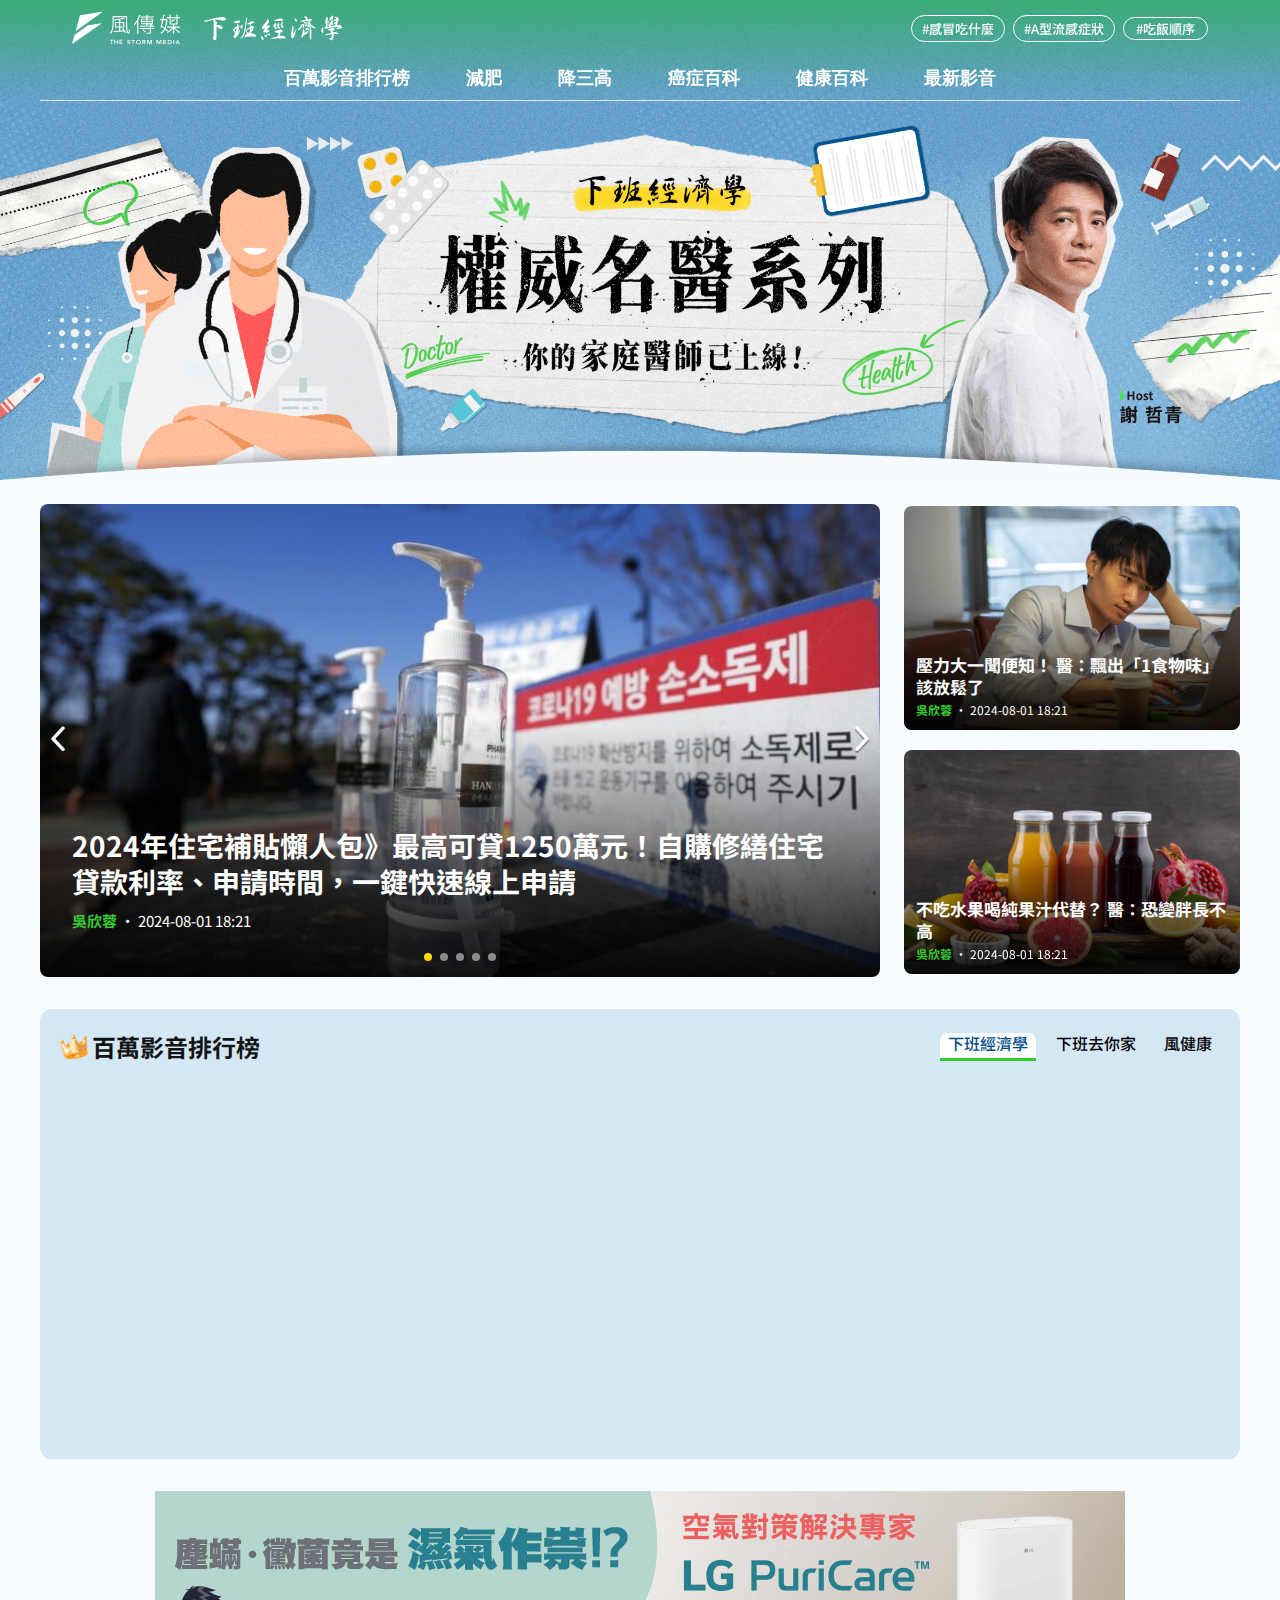
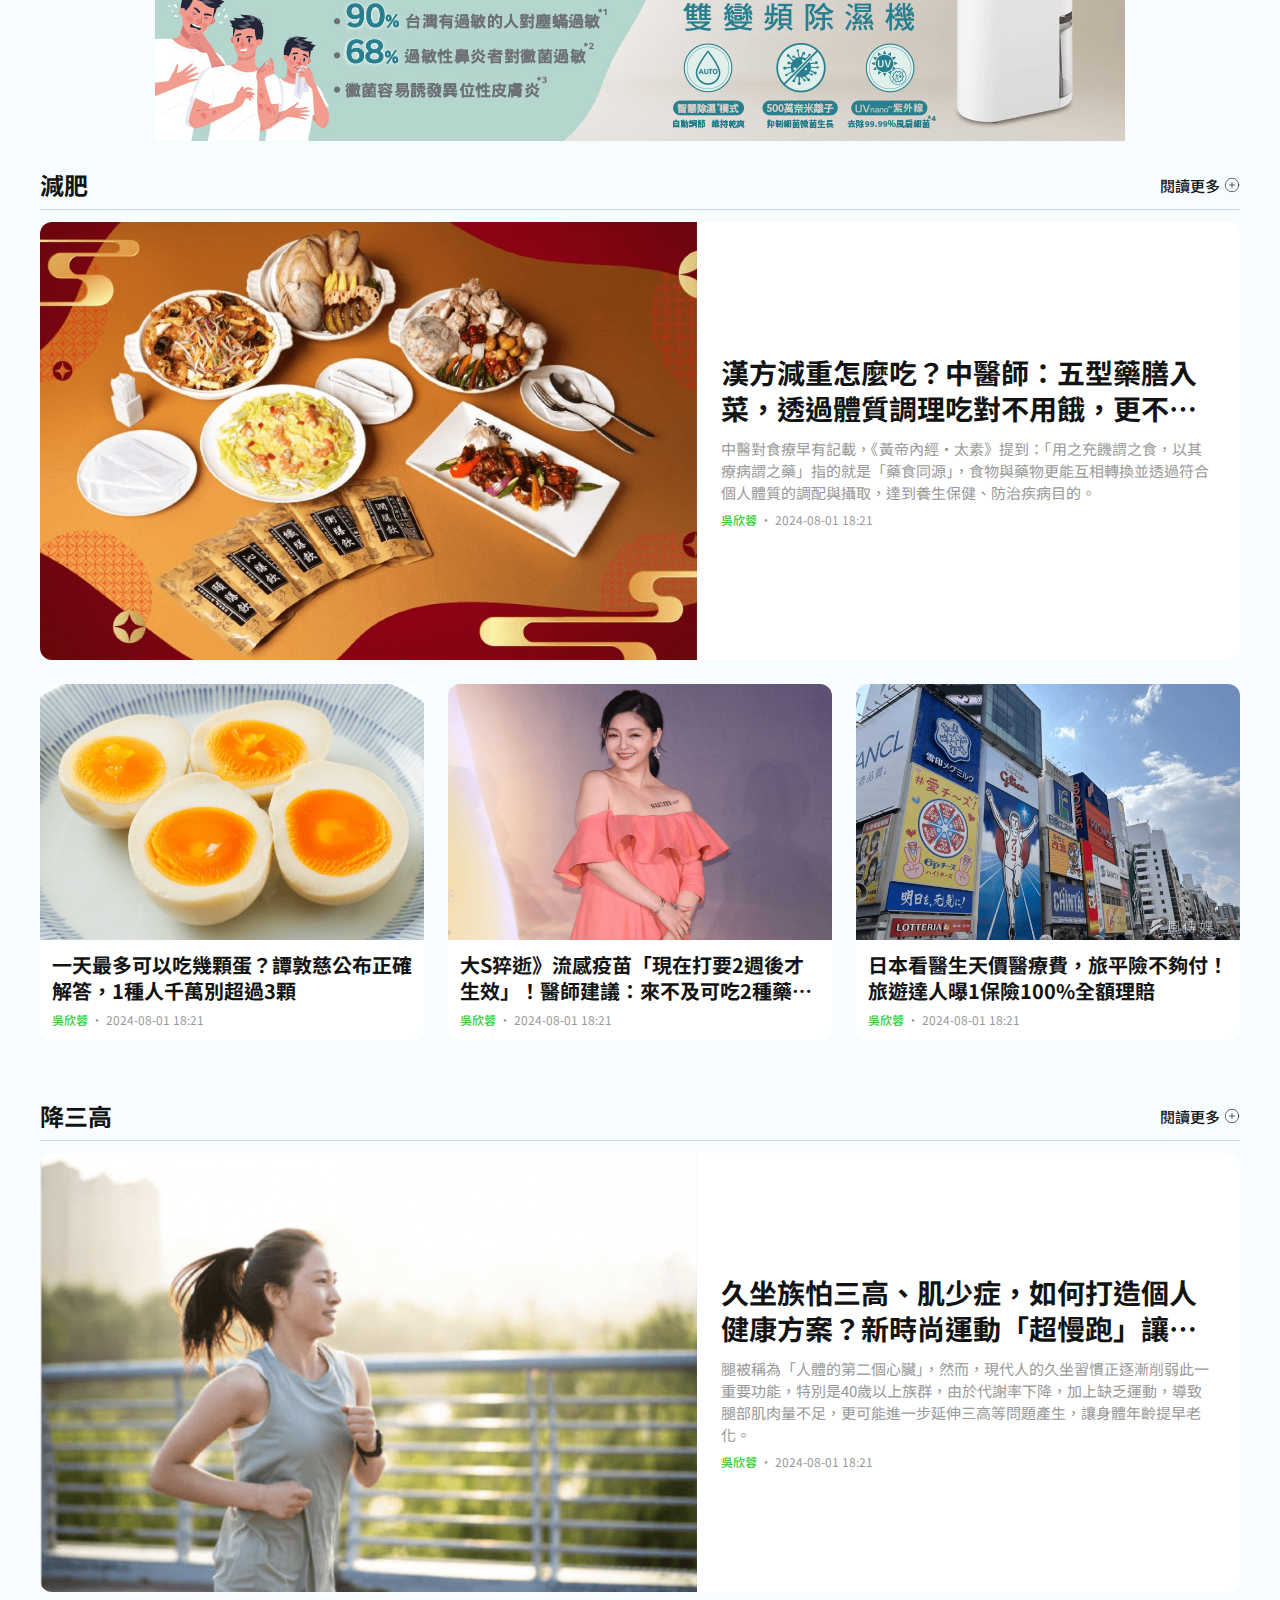
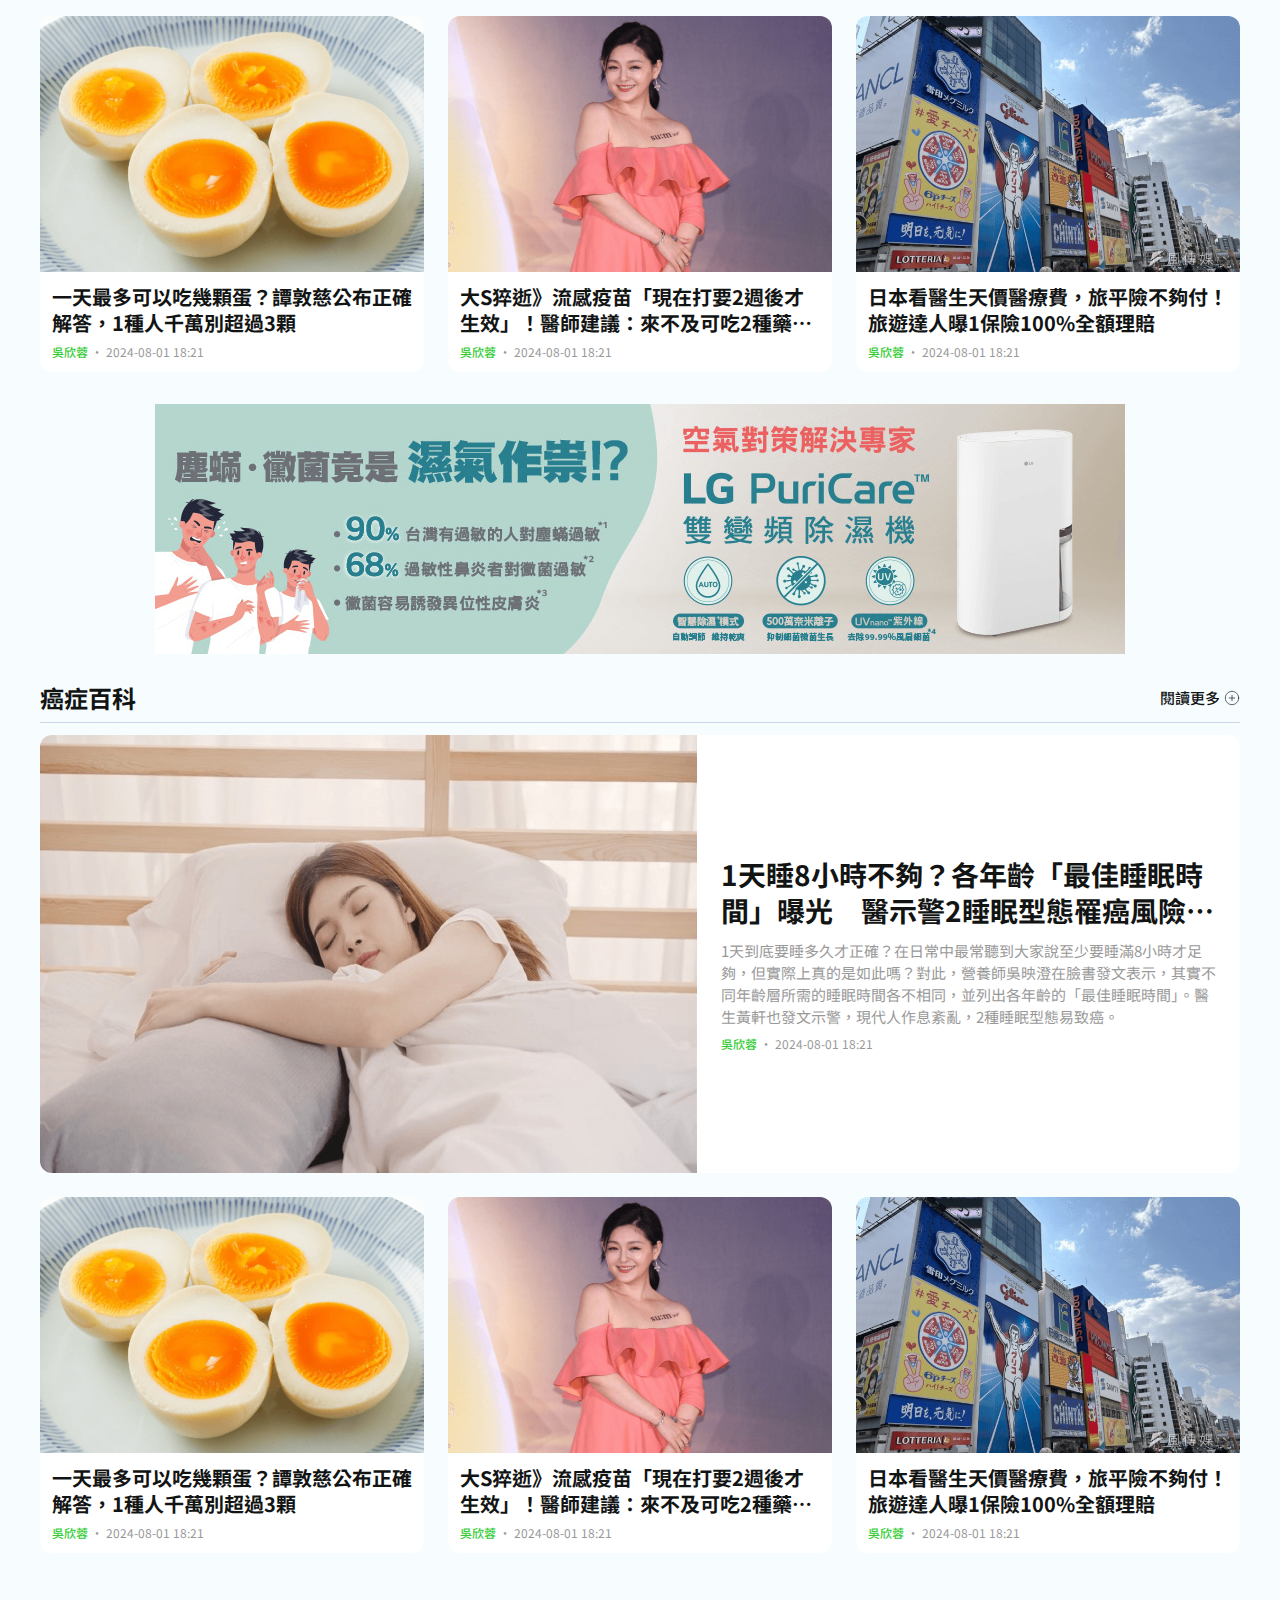
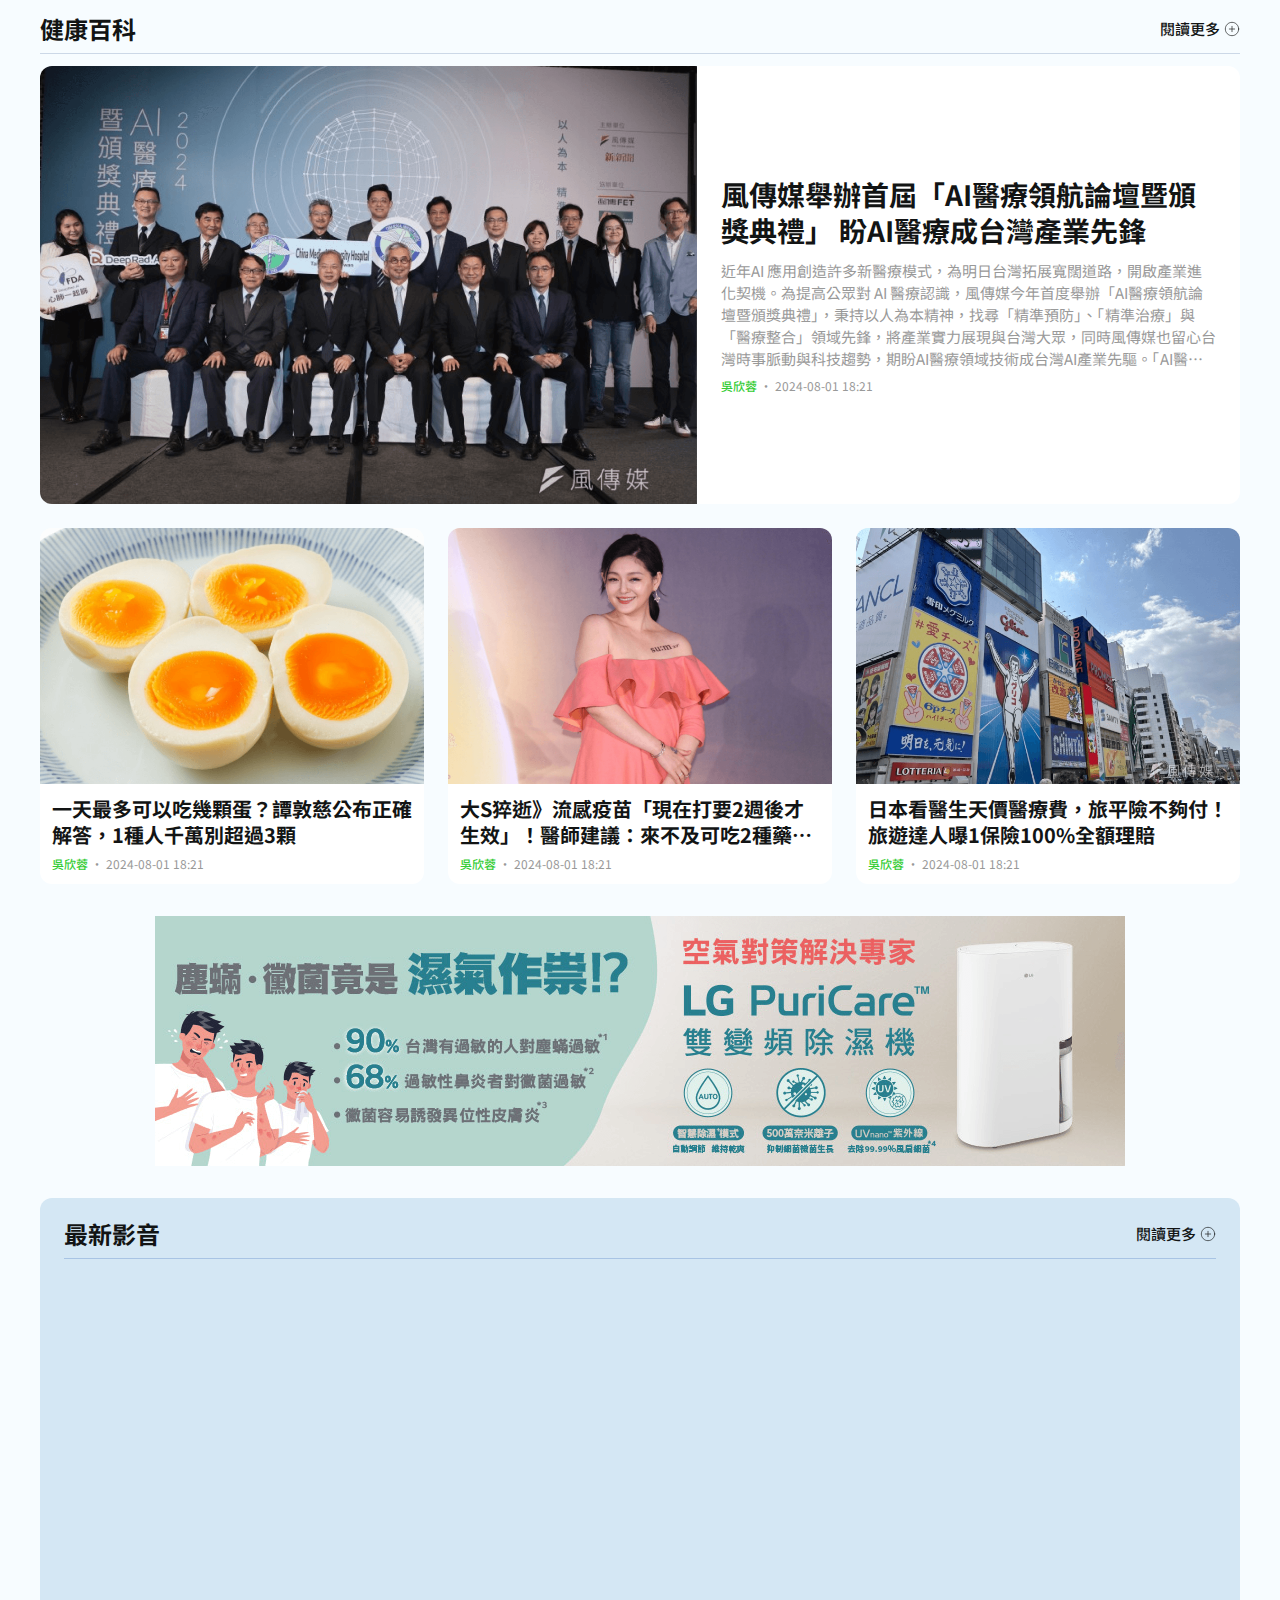
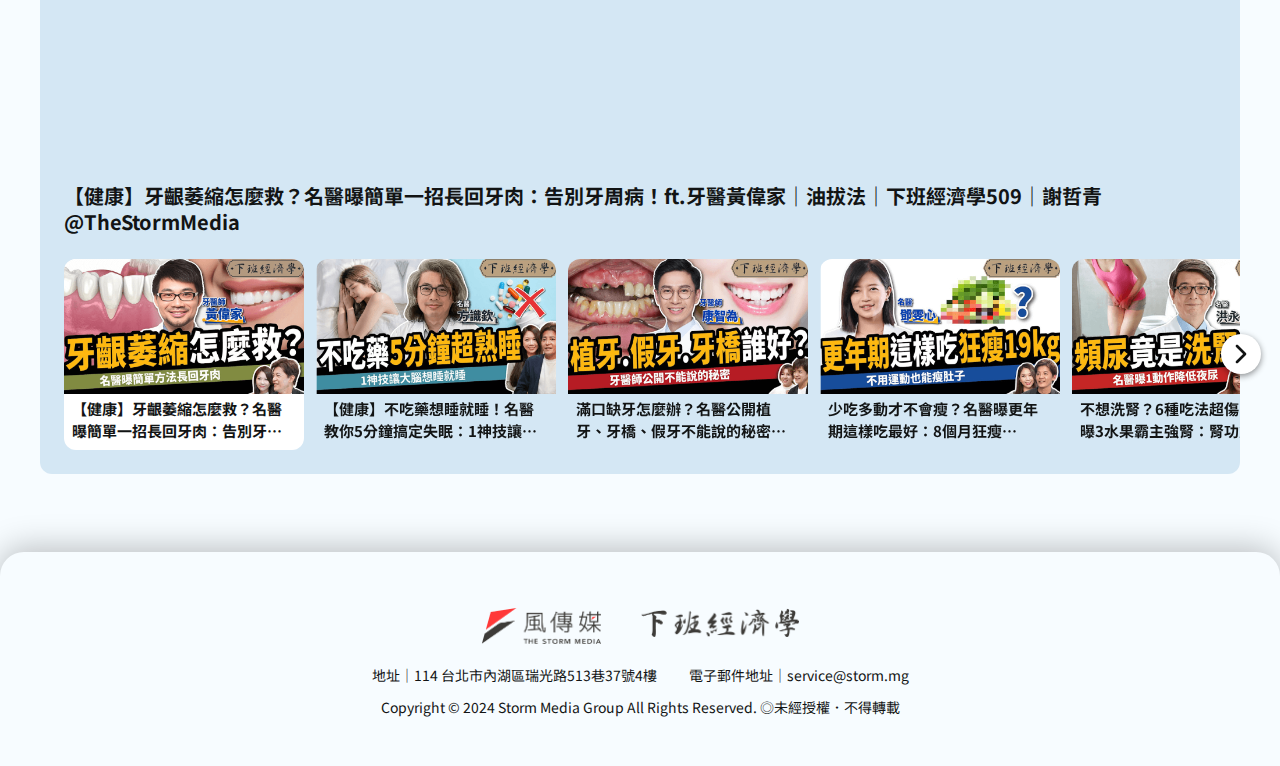
==== commit ed7387f0: "event health demo v6" ====
--- a/index.html
+++ b/index.html
@@ -69,11 +69,11 @@
     <meta name="description" content="風傳媒擁有首屈一指、最強大、最優秀的編輯團隊及記者群，以最宏觀的視野掌握國際、國內的新聞、政治、兩岸動態，提供最優秀的原生新聞，讓使用者能看見最公正、真實的新聞內容，並且在本站發表個人的想法與見的，讓全世界都能聽見風傳媒網站中每一位會員的聲音。">
     <meta name="keywords" content="風傳媒,下班經濟學,新青安,房產,房地產投資,理財,生活消費,買房">
     <title>下班經濟學 權威名醫系列｜風傳媒</title>
-    <script type="module" crossorigin="" src="/assets/app-BvpxNJ5q.js"></script>
-    <link rel="stylesheet" crossorigin="" href="/assets/app-nmAzLtZd.css">
+    <script type="module" crossorigin="" src="/assets/app-jh9XqNDJ.js"></script>
+    <link rel="stylesheet" crossorigin="" href="/assets/app-CXsOtp9A.css">
   </head>
   <body>
-    <div id="app" data-server-rendered="true"><div class="HomeView bg-blue-100"><!--[--><div class="BaseHeader fixed top-0 left-0 right-0 z-20 border-t-0 border-l-0 border-r-0 border-b border-solid border-#ccd8e7"><div class="flex justify-between px-20px py-11px md:px-32px border-l-0 border-r-0 border-b border-solid border-#ccd8e7 md:border-0"><div class="flex gap-24px"><a href="https://www.storm.mg/" target="_blank" class="flex content-center h-32px md:h-34px"><img class="w-102px md:hidden" src="/assets/stormLogo-BJUcOpZt.svg" alt=""><img class="hidden w-102px md:w-108px md:block" src="/assets/stormLogoWhite-DSIcpZeG.svg" alt=""></a><a href="https://www.storm.mg/personal-finance" target="_blank" class="flex content-center h-32px md:h-34px"><img class="hidden w-133px md:block md:w-138px" src="/assets/offlineEconomicsLogoWhite-CK9a2lFD.svg" alt=""><img class="block w-133px md:hidden" src="/assets/offlineEconomicsLogo_mb-DaeXi0kM.svg" alt=""></a></div><div class="hidden md:flex md:items-center md:gap-8px"><a class="decoration-none text-white text-13px leading-13px font-500 px-12px py-4px border border-solid border-white rounded-30px hover:!bg-yellow hover:!border-yellow hover:!text-primary" href="https://www.google.com/" target="_blank">#感冒吃什麼</a><a class="decoration-none text-white text-13px leading-13px font-500 px-12px py-4px border border-solid border-white rounded-30px hover:!bg-yellow hover:!border-yellow hover:!text-primary" href="https://www.google.com/" target="_blank">#A型流感症狀</a><a class="decoration-none text-white text-13px leading-13px font-500 px-12px py-4px border border-solid border-white rounded-30px hover:!bg-yellow hover:!border-yellow hover:!text-primary" href="https://www.google.com/" target="_blank">#吃飯順序</a></div><button class="block w-32px h-32px border-none bg-transparent cursor-pointer md:hidden"><img class="block w-32px" src="[data-uri]" alt=""></button></div><div class="!opacity-0 !py-0px !h-0px !md:h-auto !md:py-0px !md:opacity-100 transition-all transition-duration-500 overflow-hidden opacity-100 md:flex md:justify-center md:gap-24px"><button class="text-primary md:text-white md:rounded-t-8px bg-opacity-0 bg-white md:text-white block w-full px-16px py-8px text-20px text-start leading-20px font-500 outline-none border-0 cursor-pointer md:w-auto hover:text-primary hover:bg-#DCE9F2 hover:rounded-t-8px"> 百萬影音排行榜 </button><button class="text-primary md:text-white md:rounded-t-8px bg-opacity-0 bg-white md:text-white block w-full px-16px py-8px mt-12px text-primary text-20px text-start leading-20px font-500 outline-none border-0 cursor-pointer bg-opacity-0 md:mt-0px md:w-auto hover:text-primary hover:bg-#DCE9F2 hover:rounded-t-8px"> 減肥 </button><button class="text-primary md:text-white md:rounded-t-8px bg-opacity-0 bg-white md:text-white block w-full px-16px py-8px mt-12px text-primary text-20px text-start leading-20px font-500 outline-none border-0 cursor-pointer md:mt-0px md:w-auto hover:text-primary hover:bg-#DCE9F2 hover:rounded-t-8px"> 降三高 </button><button class="text-primary md:text-white md:rounded-t-8px bg-opacity-0 bg-white md:text-white block w-full px-16px py-8px mt-12px text-primary text-20px text-start leading-20px font-500 outline-none border-0 cursor-pointer md:mt-0px md:w-auto hover:text-primary hover:bg-#DCE9F2 hover:rounded-t-8px"> 癌症百科 </button><button class="text-primary md:text-white md:rounded-t-8px bg-opacity-0 bg-white md:text-white block w-full px-16px py-8px mt-12px text-primary text-20px text-start leading-20px font-500 outline-none border-0 cursor-pointer md:mt-0px md:w-auto hover:text-primary hover:bg-#DCE9F2 hover:rounded-t-8px"> 健康百科 </button><button class="text-primary md:text-white md:rounded-t-8px bg-opacity-0 bg-white md:text-white block w-full px-16px py-8px mt-12px text-primary text-20px text-start leading-20px font-500 outline-none border-0 cursor-pointer md:mt-0px md:w-auto hover:text-primary hover:bg-#DCE9F2 hover:rounded-t-8px"> 最新影音 </button><hr class="w-[calc(100%-32px)] bg-#ccd8e7 my-24px md:hidden"><div class="flex gap-12px px-16px md:hidden"><a class="decoration-none text-#004f8a text-13px leading-13px font-500 px-16px py-6px border border-solid border-#ccd8e7 rounded-30px hover:!bg-yellow hover:!border-yellow hover:!text-primary" href="https://www.google.com/" target="_blank">#感冒吃什麼</a><a class="decoration-none text-#004f8a text-13px leading-13px font-500 px-16px py-6px border border-solid border-#ccd8e7 rounded-30px hover:!bg-yellow hover:!border-yellow hover:!text-primary" href="https://www.google.com/" target="_blank">#A型流感症狀</a><a class="decoration-none text-#004f8a text-13px leading-13px font-500 px-16px py-6px border border-solid border-#ccd8e7 rounded-30px hover:!bg-yellow hover:!border-yellow hover:!text-primary" href="https://www.google.com/" target="_blank">#吃飯順序</a></div></div></div><!----><!--]--><div class="mt-56px md:mt-0px"><img class="w-full hidden md:block" src="/assets/banner-ARyqEFMd.png" alt=""><img class="w-full block md:hidden" src="/assets/banner_mb-CTNFL27h.png" alt=""></div><div class="max-w-1200px mx-auto px-16px md:px-32px"><div class="pt-16px md:pt-24px"><div><div class="md:flex md:gap-24px md:items-center"><div class="-mx-16px md:mx-0"><div class="relative"><div class="hidden md:block"><button class="absolute top-50% -translate-y-50% left-4px py-10px py-10px z-10 border-0 bg-transparent cursor-pointer hover:scale-120 transition-all duration-500"><img class="block w-16px h-28px" src="[data-uri]"></button><button class="absolute top-50% -translate-y-50% right-4px py-10px py-10px z-10 border-0 bg-transparent cursor-pointer hover:scale-120 transition-all duration-500"><img class="block w-16px h-28px" src="[data-uri]"></button></div><div class="overflow-hidden md:rounded-8px" style="height:0px;"><div class="flex h-full" style="transition-duration:0ms;transform:translate3d(-100%, 0, 0);"><!--[--><div class="w-full h-full flex-shrink-0"><a href="https://www.google.com" target="_blank" class="block w-full h-full decoration-none relative pointer-events-none" draggable="false"><img class="block w-full h-full object-cover object-center hover:scale-105 transition-all duration-500" src="/assets/slider5-3kGfpnRq.png" draggable="false"></a><div class="absolute w-[calc(100%-40px)] bottom-0 right-0 left-0 bg-gradient-linear bg-gradient-from-black/0 bg-gradient-to-black/90 px-20px pt-100px pb-28px md:w-[calc(100%-64px)] md:px-32px md:pb-46px"><a href="https://www.google.com" target="_blank" class="block w-full h-full decoration-none relative pointer-events-none" draggable="false"><div class="text-white text-18px leading-24px font-700 text-ellipsis line-clamp-2 md:text-28px md:leading-36px">不吃水果喝純果汁代替？ 醫：恐變胖長不高</div></a><div class="text-white text-13px leading-17px mt-8px md:text-15px md:leading-20px md:mt-12px"><a href="https://www.google.com" target="_blank" class="block w-full h-full decoration-none relative pointer-events-none" draggable="false"></a><a class="text-green decoration-none font-700" href="https://www.yahoo.com" target="_blank">吳欣蓉</a> · 2024-08-01 18:21</div></div></div><div class="w-full h-full flex-shrink-0"><a href="https://www.google.com" target="_blank" class="block w-full h-full decoration-none relative pointer-events-none" draggable="false"><img class="block w-full h-full object-cover object-center hover:scale-105 transition-all duration-500" src="/assets/slider1-BnkWRYks.png" draggable="false"></a><div class="absolute w-[calc(100%-40px)] bottom-0 right-0 left-0 bg-gradient-linear bg-gradient-from-black/0 bg-gradient-to-black/90 px-20px pt-100px pb-28px md:w-[calc(100%-64px)] md:px-32px md:pb-46px"><a href="https://www.google.com" target="_blank" class="block w-full h-full decoration-none relative pointer-events-none" draggable="false"><div class="text-white text-18px leading-24px font-700 text-ellipsis line-clamp-2 md:text-28px md:leading-36px">2024年住宅補貼懶人包》最高可貸1250萬元！自購修繕住宅貸款利率、申請時間，一鍵快速線上申請</div></a><div class="text-white text-13px leading-17px mt-8px md:text-15px md:leading-20px md:mt-12px"><a href="https://www.google.com" target="_blank" class="block w-full h-full decoration-none relative pointer-events-none" draggable="false"></a><a class="text-green decoration-none font-700" href="https://www.yahoo.com" target="_blank">吳欣蓉</a> · 2024-08-01 18:21</div></div></div><div class="w-full h-full flex-shrink-0"><a href="https://www.google.com" target="_blank" class="block w-full h-full decoration-none relative pointer-events-none" draggable="false"><img class="block w-full h-full object-cover object-center hover:scale-105 transition-all duration-500" src="/assets/slider2-CH500moV.png" draggable="false"></a><div class="absolute w-[calc(100%-40px)] bottom-0 right-0 left-0 bg-gradient-linear bg-gradient-from-black/0 bg-gradient-to-black/90 px-20px pt-100px pb-28px md:w-[calc(100%-64px)] md:px-32px md:pb-46px"><a href="https://www.google.com" target="_blank" class="block w-full h-full decoration-none relative pointer-events-none" draggable="false"><div class="text-white text-18px leading-24px font-700 text-ellipsis line-clamp-2 md:text-28px md:leading-36px">2024年住宅補貼懶人包》最高可貸1250萬元！自購修繕住宅貸款利率、申請時間，一鍵快速線上申請</div></a><div class="text-white text-13px leading-17px mt-8px md:text-15px md:leading-20px md:mt-12px"><a href="https://www.google.com" target="_blank" class="block w-full h-full decoration-none relative pointer-events-none" draggable="false"></a><a class="text-green decoration-none font-700" href="https://www.yahoo.com" target="_blank">吳欣蓉</a> · 2024-08-01 18:21</div></div></div><div class="w-full h-full flex-shrink-0"><a href="https://www.google.com" target="_blank" class="block w-full h-full decoration-none relative pointer-events-none" draggable="false"><img class="block w-full h-full object-cover object-center hover:scale-105 transition-all duration-500" src="/assets/slider3-DvyPwoQg.png" draggable="false"></a><div class="absolute w-[calc(100%-40px)] bottom-0 right-0 left-0 bg-gradient-linear bg-gradient-from-black/0 bg-gradient-to-black/90 px-20px pt-100px pb-28px md:w-[calc(100%-64px)] md:px-32px md:pb-46px"><a href="https://www.google.com" target="_blank" class="block w-full h-full decoration-none relative pointer-events-none" draggable="false"><div class="text-white text-18px leading-24px font-700 text-ellipsis line-clamp-2 md:text-28px md:leading-36px">2024年住宅補貼懶人包》最高可貸1250萬元！自購修繕住宅貸款利率、申請時間，一鍵快速線上申請</div></a><div class="text-white text-13px leading-17px mt-8px md:text-15px md:leading-20px md:mt-12px"><a href="https://www.google.com" target="_blank" class="block w-full h-full decoration-none relative pointer-events-none" draggable="false"></a><a class="text-green decoration-none font-700" href="https://www.yahoo.com" target="_blank">吳欣蓉</a> · 2024-08-01 18:21</div></div></div><div class="w-full h-full flex-shrink-0"><a href="https://www.google.com" target="_blank" class="block w-full h-full decoration-none relative pointer-events-none" draggable="false"><img class="block w-full h-full object-cover object-center hover:scale-105 transition-all duration-500" src="/assets/slider4-NSSCHMNY.png" draggable="false"></a><div class="absolute w-[calc(100%-40px)] bottom-0 right-0 left-0 bg-gradient-linear bg-gradient-from-black/0 bg-gradient-to-black/90 px-20px pt-100px pb-28px md:w-[calc(100%-64px)] md:px-32px md:pb-46px"><a href="https://www.google.com" target="_blank" class="block w-full h-full decoration-none relative pointer-events-none" draggable="false"><div class="text-white text-18px leading-24px font-700 text-ellipsis line-clamp-2 md:text-28px md:leading-36px">不只新青安！4大因素讓全台房市衝到高點　這1縣年漲幅破2成奪冠</div></a><div class="text-white text-13px leading-17px mt-8px md:text-15px md:leading-20px md:mt-12px"><a href="https://www.google.com" target="_blank" class="block w-full h-full decoration-none relative pointer-events-none" draggable="false"></a><a class="text-green decoration-none font-700" href="https://www.yahoo.com" target="_blank">吳欣蓉</a> · 2024-08-01 18:21</div></div></div><div class="w-full h-full flex-shrink-0"><iframe class="pointer-events-none block w-full h-full" src="https://www.youtube.com/embed/T5O59YloOgQ?autoplay=1&amp;mute=1" frameborder="0" allowfullscreen=""></iframe></div><div class="w-full h-full flex-shrink-0"><a href="https://www.google.com" target="_blank" class="block w-full h-full decoration-none relative pointer-events-none" draggable="false"><img class="block w-full h-full object-cover object-center hover:scale-105 transition-all duration-500" src="/assets/slider4-NSSCHMNY.png" draggable="false"></a><div class="absolute w-[calc(100%-40px)] bottom-0 right-0 left-0 bg-gradient-linear bg-gradient-from-black/0 bg-gradient-to-black/90 px-20px pt-100px pb-28px md:w-[calc(100%-64px)] md:px-32px md:pb-46px"><a href="https://www.google.com" target="_blank" class="block w-full h-full decoration-none relative pointer-events-none" draggable="false"><div class="text-white text-18px leading-24px font-700 text-ellipsis line-clamp-2 md:text-28px md:leading-36px">壓力大一聞便知！ 醫：飄出「1食物味」該放鬆了</div></a><div class="text-white text-13px leading-17px mt-8px md:text-15px md:leading-20px md:mt-12px"><a href="https://www.google.com" target="_blank" class="block w-full h-full decoration-none relative pointer-events-none" draggable="false"></a><a class="text-green decoration-none font-700" href="https://www.yahoo.com" target="_blank">吳欣蓉</a> · 2024-08-01 18:21</div></div></div><div class="w-full h-full flex-shrink-0"><a href="https://www.google.com" target="_blank" class="block w-full h-full decoration-none relative pointer-events-none" draggable="false"><img class="block w-full h-full object-cover object-center hover:scale-105 transition-all duration-500" src="/assets/slider5-3kGfpnRq.png" draggable="false"></a><div class="absolute w-[calc(100%-40px)] bottom-0 right-0 left-0 bg-gradient-linear bg-gradient-from-black/0 bg-gradient-to-black/90 px-20px pt-100px pb-28px md:w-[calc(100%-64px)] md:px-32px md:pb-46px"><a href="https://www.google.com" target="_blank" class="block w-full h-full decoration-none relative pointer-events-none" draggable="false"><div class="text-white text-18px leading-24px font-700 text-ellipsis line-clamp-2 md:text-28px md:leading-36px">不吃水果喝純果汁代替？ 醫：恐變胖長不高</div></a><div class="text-white text-13px leading-17px mt-8px md:text-15px md:leading-20px md:mt-12px"><a href="https://www.google.com" target="_blank" class="block w-full h-full decoration-none relative pointer-events-none" draggable="false"></a><a class="text-green decoration-none font-700" href="https://www.yahoo.com" target="_blank">吳欣蓉</a> · 2024-08-01 18:21</div></div></div><div class="w-full h-full flex-shrink-0"><a href="https://www.google.com" target="_blank" class="block w-full h-full decoration-none relative pointer-events-none" draggable="false"><img class="block w-full h-full object-cover object-center hover:scale-105 transition-all duration-500" src="/assets/slider1-BnkWRYks.png" draggable="false"></a><div class="absolute w-[calc(100%-40px)] bottom-0 right-0 left-0 bg-gradient-linear bg-gradient-from-black/0 bg-gradient-to-black/90 px-20px pt-100px pb-28px md:w-[calc(100%-64px)] md:px-32px md:pb-46px"><a href="https://www.google.com" target="_blank" class="block w-full h-full decoration-none relative pointer-events-none" draggable="false"><div class="text-white text-18px leading-24px font-700 text-ellipsis line-clamp-2 md:text-28px md:leading-36px">2024年住宅補貼懶人包》最高可貸1250萬元！自購修繕住宅貸款利率、申請時間，一鍵快速線上申請</div></a><div class="text-white text-13px leading-17px mt-8px md:text-15px md:leading-20px md:mt-12px"><a href="https://www.google.com" target="_blank" class="block w-full h-full decoration-none relative pointer-events-none" draggable="false"></a><a class="text-green decoration-none font-700" href="https://www.yahoo.com" target="_blank">吳欣蓉</a> · 2024-08-01 18:21</div></div></div><!--]--></div></div><div class="flex justify-center gap-8px cursor-pointer absolute w-full bottom-8px md:bottom-16px"><!--[--><span class="bg-yellow !bg-opacity-100 w-8px h-8px rounded-full bg-white bg-opacity-50 transition-all duration-500"></span><span class="w-8px h-8px rounded-full bg-white bg-opacity-50 transition-all duration-500"></span><span class="w-8px h-8px rounded-full bg-white bg-opacity-50 transition-all duration-500"></span><span class="w-8px h-8px rounded-full bg-white bg-opacity-50 transition-all duration-500"></span><span class="w-8px h-8px rounded-full bg-white bg-opacity-50 transition-all duration-500"></span><span class="w-8px h-8px rounded-full bg-white bg-opacity-50 transition-all duration-500"></span><span class="w-8px h-8px rounded-full bg-white bg-opacity-50 transition-all duration-500"></span><!--]--></div></div></div><div class="hidden flex-basis-28% flex-shrink-0 md:block"><!--[--><div class="relative rounded-8px overflow-hidden"><a href="https://www.google.com" target="_blank" class="block w-full h-full decoration-none relative pointer-events-none" draggable="false"><img class="block w-full h-full object-cover object-center hover:scale-105 transition-all duration-500" src="/assets/slider4-NSSCHMNY.png" draggable="false"></a><div class="absolute w-[calc(100%-24px)] bottom-0 right-0 left-0 bg-gradient-linear bg-gradient-from-black/0 bg-gradient-to-black/90 px-12px pt-50px pb-12px"><a href="https://www.google.com" target="_blank" class="block w-full h-full decoration-none relative pointer-events-none" draggable="false"><div class="text-white text-17px leading-22px font-700 text-ellipsis line-clamp-2">壓力大一聞便知！ 醫：飄出「1食物味」該放鬆了</div></a><div class="text-white text-12px leading-16px mt-4px"><a href="https://www.google.com" target="_blank" class="block w-full h-full decoration-none relative pointer-events-none" draggable="false"></a><a class="text-green decoration-none font-700" href="https://www.yahoo.com" target="_blank">吳欣蓉</a> · 2024-08-01 18:21</div></div></div><div class="mt-20px relative rounded-8px overflow-hidden"><a href="https://www.google.com" target="_blank" class="block w-full h-full decoration-none relative pointer-events-none" draggable="false"><img class="block w-full h-full object-cover object-center hover:scale-105 transition-all duration-500" src="/assets/slider5-3kGfpnRq.png" draggable="false"></a><div class="absolute w-[calc(100%-24px)] bottom-0 right-0 left-0 bg-gradient-linear bg-gradient-from-black/0 bg-gradient-to-black/90 px-12px pt-50px pb-12px"><a href="https://www.google.com" target="_blank" class="block w-full h-full decoration-none relative pointer-events-none" draggable="false"><div class="text-white text-17px leading-22px font-700 text-ellipsis line-clamp-2">不吃水果喝純果汁代替？ 醫：恐變胖長不高</div></a><div class="text-white text-12px leading-16px mt-4px"><a href="https://www.google.com" target="_blank" class="block w-full h-full decoration-none relative pointer-events-none" draggable="false"></a><a class="text-green decoration-none font-700" href="https://www.yahoo.com" target="_blank">吳欣蓉</a> · 2024-08-01 18:21</div></div></div><!--]--></div></div></div></div><div class="pt-24px md:pt-32px" id="videoRank"><div class="bg-blue-200 px-20px py-12px rounded-12px md:py-24px"><div class="md:flex md:justify-between md:items-center"><div class="flex gap-4px items-center"><div><img class="block w-28px h-24px" src="[data-uri]" alt=""></div><div class="text-primary text-24px font-700 leading-24px">百萬影音排行榜</div></div><div class="flex gap-12px justify-center mt-20px border-0 border-b-3px border-solid border-#CADBE7 md:mt-0px md:border-b-0"><div class="text-#004F8A bg-white border-0 border-b-3px border-solid border-green text-16px leading-21px font-500 px-8px pb-4px cursor-pointer rounded-t-8px overflow-hidden hover:bg-#dce9f2 hover:text-#004F8A hover:border-0 hover:border-b-3px hover:border-solid hover:border-green"> 下班經濟學 </div><div class="text-16px leading-21px font-500 px-8px pb-4px cursor-pointer rounded-t-8px overflow-hidden hover:bg-#dce9f2 hover:text-#004F8A hover:border-0 hover:border-b-3px hover:border-solid hover:border-green"> 下班去你家 </div><div class="text-16px leading-21px font-500 px-8px pb-4px cursor-pointer rounded-t-8px overflow-hidden hover:bg-#dce9f2 hover:text-#004F8A hover:border-0 hover:border-b-3px hover:border-solid hover:border-green"> 風健康 </div></div></div><div class="mt-16px mt-20px"><div class="grid gap-16px md:grid-cols-5 md:gap-x-16px md:gap-y-24px"><!--[--><div class="group relative rounded-8px overflow-hidden animate-delay-0s animate-duration-500"><a class="flex gap-12px h-full decoration-none md:block group-hover:filter-grayscale-20"><div class="w-50% rounded-8px overflow-hidden md:w-auto"><img class="block w-full h-full object-cover object-center" src="file:///assets/video1-BrG4NbK8.png" alt=""></div><div class="mt-4px w-50% md:w-auto"><div class="text-primary font-700 text-ellipsis text-15px leading-19px line-clamp-3 md:line-clamp-2 group-hover:text-#393d40">【健康】牙齦萎縮怎麼救？名醫曝簡單一招長回牙肉：告別牙周病！ft.牙醫黃偉家｜油拔法｜下班經濟學509｜謝哲青 @TheStormMedia</div></div></a></div><div class="group relative rounded-8px overflow-hidden animate-delay-0s animate-duration-500"><a class="flex gap-12px h-full decoration-none md:block group-hover:filter-grayscale-20"><div class="w-50% rounded-8px overflow-hidden md:w-auto"><img class="block w-full h-full object-cover object-center" src="file:///assets/video2-BbhLbD_p.png" alt=""></div><div class="mt-4px w-50% md:w-auto"><div class="text-primary font-700 text-ellipsis text-15px leading-19px line-clamp-3 md:line-clamp-2 group-hover:text-#393d40">【健康】不吃藥想睡就睡！名醫教你5分鐘搞定失眠：1神技讓大腦超熟睡！ft. 方識欽醫師｜下班經濟學547｜謝哲青、蔡尚樺 @TheStormMedia</div></div></a></div><div class="group relative rounded-8px overflow-hidden animate-delay-0s animate-duration-500"><a class="flex gap-12px h-full decoration-none md:block group-hover:filter-grayscale-20"><div class="w-50% rounded-8px overflow-hidden md:w-auto"><img class="block w-full h-full object-cover object-center" src="file:///assets/video3-BteNb4_x.png" alt=""></div><div class="mt-4px w-50% md:w-auto"><div class="text-primary font-700 text-ellipsis text-15px leading-19px line-clamp-3 md:line-clamp-2 group-hover:text-#393d40">滿口缺牙怎麼辦？名醫公開植牙、牙橋、假牙不能說的秘密！ft.牙醫師 康智為｜下班經濟學459</div></div></a></div><div class="group relative rounded-8px overflow-hidden animate-delay-0s animate-duration-500"><a class="flex gap-12px h-full decoration-none md:block group-hover:filter-grayscale-20"><div class="w-50% rounded-8px overflow-hidden md:w-auto"><img class="block w-full h-full object-cover object-center" src="file:///assets/video4-CGu1YJyJ.png" alt=""></div><div class="mt-4px w-50% md:w-auto"><div class="text-primary font-700 text-ellipsis text-15px leading-19px line-clamp-3 md:line-clamp-2 group-hover:text-#393d40">少吃多動才不會瘦？名醫曝更年期這樣吃最好：8個月狂瘦42kg！ft. 鄧雯心醫師｜下班經濟學477｜謝哲青 @TheStormMedia</div></div></a></div><div class="group relative rounded-8px overflow-hidden animate-delay-0s animate-duration-500"><a class="flex gap-12px h-full decoration-none md:block group-hover:filter-grayscale-20"><div class="w-50% rounded-8px overflow-hidden md:w-auto"><img class="block w-full h-full object-cover object-center" src="file:///assets/video5-6U2L3Ckn.png" alt=""></div><div class="mt-4px w-50% md:w-auto"><div class="text-primary font-700 text-ellipsis text-15px leading-19px line-clamp-3 md:line-clamp-2 group-hover:text-#393d40">不想洗腎？6種吃法超傷腎！名醫曝3水果霸主強腎：腎功能狂飆30分！ft. 洪永祥醫師｜下班經濟學539｜謝哲青 @TheStormMedia</div></div></a></div><div class="group relative rounded-8px overflow-hidden animate-delay-0s animate-duration-500"><a class="flex gap-12px h-full decoration-none md:block group-hover:filter-grayscale-20"><div class="w-50% rounded-8px overflow-hidden md:w-auto"><img class="block w-full h-full object-cover object-center" src="file:///assets/video6-u_8J3IXH.png" alt=""></div><div class="mt-4px w-50% md:w-auto"><div class="text-primary font-700 text-ellipsis text-15px leading-19px line-clamp-3 md:line-clamp-2 group-hover:text-#393d40">不吃藥、不開刀拯救痠痛麻！名醫曝告別肩頸痛關鍵：一動作拉開筋膜！ft.@PanJenli ｜下班經濟學349</div></div></a></div><div class="group relative rounded-8px overflow-hidden animate-delay-0s animate-duration-500"><a class="flex gap-12px h-full decoration-none md:block group-hover:filter-grayscale-20"><div class="w-50% rounded-8px overflow-hidden md:w-auto"><img class="block w-full h-full object-cover object-center" src="file:///assets/video7-twu6SUgk.png" alt=""></div><div class="mt-4px w-50% md:w-auto"><div class="text-primary font-700 text-ellipsis text-15px leading-19px line-clamp-3 md:line-clamp-2 group-hover:text-#393d40">脂肪肝竟是癌症前兆？名醫教你1分鐘保肝：狂降膽固醇、有效抗癌！ft. 樓中亮醫師｜下班經濟學507｜謝哲青 @TheStormMedia</div></div></a></div><div class="group relative rounded-8px overflow-hidden animate-delay-0s animate-duration-500"><a class="flex gap-12px h-full decoration-none md:block group-hover:filter-grayscale-20"><div class="w-50% rounded-8px overflow-hidden md:w-auto"><img class="block w-full h-full object-cover object-center" src="file:///assets/video8-D09ZjBfO.png" alt=""></div><div class="mt-4px w-50% md:w-auto"><div class="text-primary font-700 text-ellipsis text-15px leading-19px line-clamp-3 md:line-clamp-2 group-hover:text-#393d40">一個錯誤，糖尿病3個月就洗腎！名醫曝5大神奇食物降尿酸：1秘訣永遠不痛風！ft.腎臟科醫師洪永祥｜下班經濟學391</div></div></a></div><div class="group relative rounded-8px overflow-hidden animate-delay-0s animate-duration-500"><a class="flex gap-12px h-full decoration-none md:block group-hover:filter-grayscale-20"><div class="w-50% rounded-8px overflow-hidden md:w-auto"><img class="block w-full h-full object-cover object-center" src="file:///assets/video9-B58sTDBo.png" alt=""></div><div class="mt-4px w-50% md:w-auto"><div class="text-primary font-700 text-ellipsis text-15px leading-19px line-clamp-3 md:line-clamp-2 group-hover:text-#393d40">注意！耳鳴是大腦在求救！名醫曝不吃藥2招恢復聽力：消除暈眩、頭痛！ft. 賴仁淙醫師｜下班經濟學535｜謝哲青 @TheStormMedia</div></div></a></div><div class="group relative rounded-8px overflow-hidden animate-delay-0s animate-duration-500"><a class="flex gap-12px h-full decoration-none md:block group-hover:filter-grayscale-20"><div class="w-50% rounded-8px overflow-hidden md:w-auto"><img class="block w-full h-full object-cover object-center" src="file:///assets/video10-DsEmL8OW.png" alt=""></div><div class="mt-4px w-50% md:w-auto"><div class="text-primary font-700 text-ellipsis text-15px leading-19px line-clamp-3 md:line-clamp-2 group-hover:text-#393d40">控糖、消水腫！水蜜桃美膚關鍵在果皮 簡單2步驟去除絨毛過敏原</div></div></a></div><!--]--></div></div><!----></div></div><div class="pt-24px md:pt-32px flex justify-center items-center"><div id="first-ads" class="w-full max-w-970px hidden mx-auto md:inline-block"><img class="block w-full" src="/assets/pc-SflTQBu8.png" alt=""></div><div id="first-ads-mb" class="w-full max-w-300px inline-block mx-auto md:hidden"><img class="block w-full" src="/assets/mb-CRrjal9p.png" alt=""></div></div><div class="pt-24px md:pt-32px" id="lossWeight"><div><div class="flex justify-between items-center border-blue-300 border-solid border-0 border-b pb-12px"><div class="text-24px leading-24px text-primary font-700">減肥</div><a class="flex gap-4px items-center text-15px leading-15px text-primary font-500 decoration-none hover:text-green" href="https://www.google.com" target="_blank"><div>閱讀更多</div><svg width="16" height="16" viewBox="0 0 24 24" fill="none" xmlns="http://www.w3.org/2000/svg"><path d="M12 8V16M8 12H16M22 12C22 17.5228 17.5228 22 12 22C6.47715 22 2 17.5228 2 12C2 6.47715 6.47715 2 12 2C17.5228 2 22 6.47715 22 12Z" stroke="currentColor" stroke-linecap="round" stroke-linejoin="round"></path></svg></a></div><div class="mt-12px"><div><div class="grid grid-cols-1 gap-24px md:grid-cols-3"><!--[--><div class="rounded-12px overflow-hidden bg-white hover:filter-grayscale-20 hover:bg-gray-600 col-span-1 md:col-span-3"><a href="https://www.google.com" target="_blank" class="block md:flex md:items-center decoration-none"><div class="md:w-57%"><img class="w-full block object-cover object-center" src="/assets/image1-DrYj16hU.png" alt=""></div></a><div class="p-24px md:w-43%"><a href="https://www.google.com" target="_blank" class="block md:flex md:items-center decoration-none"><div class="text-20px leading-26px line-clamp-3 md:leading-36px md:text-28px md:line-clamp-2 text-primary font-700 text-ellipsis">漢方減重怎麼吃？中醫師：五型藥膳入菜，透過體質調理吃對不用餓，更不復胖</div><div class="text-gray-500 text-15px leading-22px font-400 text-ellipsis line-clamp-3 mt-12px md:line-clamp-5">中醫對食療早有記載，《黃帝內經‧太素》提到：「用之充饑謂之食，以其療病謂之藥」指的就是「藥食同源」，食物與藥物更能互相轉換並透過符合個人體質的調配與攝取，達到養生保健、防治疾病目的。</div></a><div class="mt-8px text-gray-500 text-12px leading-16px"><a href="https://www.google.com" target="_blank" class="block md:flex md:items-center decoration-none"></a><a class="text-green decoration-none" href="https://www.google.com">吳欣蓉</a> · 2024-08-01 18:21</div></div></div><div class="rounded-12px overflow-hidden bg-white hover:filter-grayscale-20 hover:bg-gray-600"><a href="https://www.google.com" target="_blank" class="flex items-center md:block decoration-none"><div class="w-49% md:w-auto"><img class="w-full block object-cover object-center" src="/assets/image2-EIgUeYv0.png" alt=""></div></a><div class="p-12px w-51% md:w-auto"><a href="https://www.google.com" target="_blank" class="flex items-center md:block decoration-none"><div class="text-17px leading-22px line-clamp-3 md:leading-26px md:text-20px md:line-clamp-2 text-primary font-700 text-ellipsis">一天最多可以吃幾顆蛋？譚敦慈公布正確解答，1種人千萬別超過3顆</div><!----></a><div class="mt-8px text-gray-500 text-12px leading-16px"><a href="https://www.google.com" target="_blank" class="flex items-center md:block decoration-none"></a><a class="text-green decoration-none" href="https://www.google.com">吳欣蓉</a> · 2024-08-01 18:21</div></div></div><div class="rounded-12px overflow-hidden bg-white hover:filter-grayscale-20 hover:bg-gray-600"><a href="https://www.google.com" target="_blank" class="flex items-center md:block decoration-none"><div class="w-49% md:w-auto"><img class="w-full block object-cover object-center" src="/assets/image3-DZi1TJn-.png" alt=""></div></a><div class="p-12px w-51% md:w-auto"><a href="https://www.google.com" target="_blank" class="flex items-center md:block decoration-none"><div class="text-17px leading-22px line-clamp-3 md:leading-26px md:text-20px md:line-clamp-2 text-primary font-700 text-ellipsis">大S猝逝》流感疫苗「現在打要2週後才生效」！醫師建議：來不及可吃2種藥預防</div><!----></a><div class="mt-8px text-gray-500 text-12px leading-16px"><a href="https://www.google.com" target="_blank" class="flex items-center md:block decoration-none"></a><a class="text-green decoration-none" href="https://www.google.com">吳欣蓉</a> · 2024-08-01 18:21</div></div></div><div class="rounded-12px overflow-hidden bg-white hover:filter-grayscale-20 hover:bg-gray-600"><a href="https://www.google.com" target="_blank" class="flex items-center md:block decoration-none"><div class="w-49% md:w-auto"><img class="w-full block object-cover object-center" src="/assets/image4-CddHe2H-.png" alt=""></div></a><div class="p-12px w-51% md:w-auto"><a href="https://www.google.com" target="_blank" class="flex items-center md:block decoration-none"><div class="text-17px leading-22px line-clamp-3 md:leading-26px md:text-20px md:line-clamp-2 text-primary font-700 text-ellipsis">日本看醫生天價醫療費，旅平險不夠付！旅遊達人曝1保險100%全額理賠</div><!----></a><div class="mt-8px text-gray-500 text-12px leading-16px"><a href="https://www.google.com" target="_blank" class="flex items-center md:block decoration-none"></a><a class="text-green decoration-none" href="https://www.google.com">吳欣蓉</a> · 2024-08-01 18:21</div></div></div><!--]--></div></div></div></div></div><div class="pt-48px md:pt-64px" id="lossThreeHeight"><div><div class="flex justify-between items-center border-blue-300 border-solid border-0 border-b pb-12px"><div class="text-24px leading-24px text-primary font-700">降三高</div><a class="flex gap-4px items-center text-15px leading-15px text-primary font-500 decoration-none hover:text-green" href="https://www.google.com" target="_blank"><div>閱讀更多</div><svg width="16" height="16" viewBox="0 0 24 24" fill="none" xmlns="http://www.w3.org/2000/svg"><path d="M12 8V16M8 12H16M22 12C22 17.5228 17.5228 22 12 22C6.47715 22 2 17.5228 2 12C2 6.47715 6.47715 2 12 2C17.5228 2 22 6.47715 22 12Z" stroke="currentColor" stroke-linecap="round" stroke-linejoin="round"></path></svg></a></div><div class="mt-12px"><div><div class="grid grid-cols-1 gap-24px md:grid-cols-3"><!--[--><div class="rounded-12px overflow-hidden bg-white hover:filter-grayscale-20 hover:bg-gray-600 col-span-1 md:col-span-3"><a href="https://www.google.com" target="_blank" class="block md:flex md:items-center decoration-none"><div class="md:w-57%"><img class="w-full block object-cover object-center" src="/assets/image1-B83yb3eY.png" alt=""></div></a><div class="p-24px md:w-43%"><a href="https://www.google.com" target="_blank" class="block md:flex md:items-center decoration-none"><div class="text-20px leading-26px line-clamp-3 md:leading-36px md:text-28px md:line-clamp-2 text-primary font-700 text-ellipsis">久坐族怕三高、肌少症，如何打造個人健康方案？新時尚運動「超慢跑」讓你運動不累，還能逆轉年齡！</div><div class="text-gray-500 text-15px leading-22px font-400 text-ellipsis line-clamp-3 mt-12px md:line-clamp-5">腿被稱為「人體的第二個心臟」，然而，現代人的久坐習慣正逐漸削弱此一重要功能，特別是40歲以上族群，由於代謝率下降，加上缺乏運動，導致腿部肌肉量不足，更可能進一步延伸三高等問題產生，讓身體年齡提早老化。</div></a><div class="mt-8px text-gray-500 text-12px leading-16px"><a href="https://www.google.com" target="_blank" class="block md:flex md:items-center decoration-none"></a><a class="text-green decoration-none" href="https://www.google.com">吳欣蓉</a> · 2024-08-01 18:21</div></div></div><div class="rounded-12px overflow-hidden bg-white hover:filter-grayscale-20 hover:bg-gray-600"><a href="https://www.google.com" target="_blank" class="flex items-center md:block decoration-none"><div class="w-49% md:w-auto"><img class="w-full block object-cover object-center" src="/assets/image2-EIgUeYv0.png" alt=""></div></a><div class="p-12px w-51% md:w-auto"><a href="https://www.google.com" target="_blank" class="flex items-center md:block decoration-none"><div class="text-17px leading-22px line-clamp-3 md:leading-26px md:text-20px md:line-clamp-2 text-primary font-700 text-ellipsis">一天最多可以吃幾顆蛋？譚敦慈公布正確解答，1種人千萬別超過3顆</div><!----></a><div class="mt-8px text-gray-500 text-12px leading-16px"><a href="https://www.google.com" target="_blank" class="flex items-center md:block decoration-none"></a><a class="text-green decoration-none" href="https://www.google.com">吳欣蓉</a> · 2024-08-01 18:21</div></div></div><div class="rounded-12px overflow-hidden bg-white hover:filter-grayscale-20 hover:bg-gray-600"><a href="https://www.google.com" target="_blank" class="flex items-center md:block decoration-none"><div class="w-49% md:w-auto"><img class="w-full block object-cover object-center" src="/assets/image3-DZi1TJn-.png" alt=""></div></a><div class="p-12px w-51% md:w-auto"><a href="https://www.google.com" target="_blank" class="flex items-center md:block decoration-none"><div class="text-17px leading-22px line-clamp-3 md:leading-26px md:text-20px md:line-clamp-2 text-primary font-700 text-ellipsis">大S猝逝》流感疫苗「現在打要2週後才生效」！醫師建議：來不及可吃2種藥預防</div><!----></a><div class="mt-8px text-gray-500 text-12px leading-16px"><a href="https://www.google.com" target="_blank" class="flex items-center md:block decoration-none"></a><a class="text-green decoration-none" href="https://www.google.com">吳欣蓉</a> · 2024-08-01 18:21</div></div></div><div class="rounded-12px overflow-hidden bg-white hover:filter-grayscale-20 hover:bg-gray-600"><a href="https://www.google.com" target="_blank" class="flex items-center md:block decoration-none"><div class="w-49% md:w-auto"><img class="w-full block object-cover object-center" src="/assets/image4-CddHe2H-.png" alt=""></div></a><div class="p-12px w-51% md:w-auto"><a href="https://www.google.com" target="_blank" class="flex items-center md:block decoration-none"><div class="text-17px leading-22px line-clamp-3 md:leading-26px md:text-20px md:line-clamp-2 text-primary font-700 text-ellipsis">日本看醫生天價醫療費，旅平險不夠付！旅遊達人曝1保險100%全額理賠</div><!----></a><div class="mt-8px text-gray-500 text-12px leading-16px"><a href="https://www.google.com" target="_blank" class="flex items-center md:block decoration-none"></a><a class="text-green decoration-none" href="https://www.google.com">吳欣蓉</a> · 2024-08-01 18:21</div></div></div><!--]--></div></div></div></div></div><div class="pt-24px md:pt-32px flex justify-center items-center"><div id="first-ads" class="w-full max-w-970px hidden mx-auto md:inline-block"><img class="block w-full" src="/assets/pc-SflTQBu8.png" alt=""></div><div id="first-ads-mb" class="w-full max-w-300px inline-block mx-auto md:hidden"><img class="block w-full" src="/assets/mb-CRrjal9p.png" alt=""></div></div><div class="pt-24px md:pt-32px" id="cancer"><div><div class="flex justify-between items-center border-blue-300 border-solid border-0 border-b pb-12px"><div class="text-24px leading-24px text-primary font-700">癌症百科</div><a class="flex gap-4px items-center text-15px leading-15px text-primary font-500 decoration-none hover:text-green" href="https://www.google.com" target="_blank"><div>閱讀更多</div><svg width="16" height="16" viewBox="0 0 24 24" fill="none" xmlns="http://www.w3.org/2000/svg"><path d="M12 8V16M8 12H16M22 12C22 17.5228 17.5228 22 12 22C6.47715 22 2 17.5228 2 12C2 6.47715 6.47715 2 12 2C17.5228 2 22 6.47715 22 12Z" stroke="currentColor" stroke-linecap="round" stroke-linejoin="round"></path></svg></a></div><div class="mt-12px"><div><div class="grid grid-cols-1 gap-24px md:grid-cols-3"><!--[--><div class="rounded-12px overflow-hidden bg-white hover:filter-grayscale-20 hover:bg-gray-600 col-span-1 md:col-span-3"><a href="https://www.google.com" target="_blank" class="block md:flex md:items-center decoration-none"><div class="md:w-57%"><img class="w-full block object-cover object-center" src="/assets/image1-C43m3GGO.png" alt=""></div></a><div class="p-24px md:w-43%"><a href="https://www.google.com" target="_blank" class="block md:flex md:items-center decoration-none"><div class="text-20px leading-26px line-clamp-3 md:leading-36px md:text-28px md:line-clamp-2 text-primary font-700 text-ellipsis">1天睡8小時不夠？各年齡「最佳睡眠時間」曝光　醫示警2睡眠型態罹癌風險大增</div><div class="text-gray-500 text-15px leading-22px font-400 text-ellipsis line-clamp-3 mt-12px md:line-clamp-5">1天到底要睡多久才正確？在日常中最常聽到大家說至少要睡滿8小時才足夠，但實際上真的是如此嗎？對此，營養師吳映澄在臉書發文表示，其實不同年齡層所需的睡眠時間各不相同，並列出各年齡的「最佳睡眠時間」。醫生黃軒也發文示警，現代人作息紊亂，2種睡眠型態易致癌。</div></a><div class="mt-8px text-gray-500 text-12px leading-16px"><a href="https://www.google.com" target="_blank" class="block md:flex md:items-center decoration-none"></a><a class="text-green decoration-none" href="https://www.google.com">吳欣蓉</a> · 2024-08-01 18:21</div></div></div><div class="rounded-12px overflow-hidden bg-white hover:filter-grayscale-20 hover:bg-gray-600"><a href="https://www.google.com" target="_blank" class="flex items-center md:block decoration-none"><div class="w-49% md:w-auto"><img class="w-full block object-cover object-center" src="/assets/image2-EIgUeYv0.png" alt=""></div></a><div class="p-12px w-51% md:w-auto"><a href="https://www.google.com" target="_blank" class="flex items-center md:block decoration-none"><div class="text-17px leading-22px line-clamp-3 md:leading-26px md:text-20px md:line-clamp-2 text-primary font-700 text-ellipsis">一天最多可以吃幾顆蛋？譚敦慈公布正確解答，1種人千萬別超過3顆</div><!----></a><div class="mt-8px text-gray-500 text-12px leading-16px"><a href="https://www.google.com" target="_blank" class="flex items-center md:block decoration-none"></a><a class="text-green decoration-none" href="https://www.google.com">吳欣蓉</a> · 2024-08-01 18:21</div></div></div><div class="rounded-12px overflow-hidden bg-white hover:filter-grayscale-20 hover:bg-gray-600"><a href="https://www.google.com" target="_blank" class="flex items-center md:block decoration-none"><div class="w-49% md:w-auto"><img class="w-full block object-cover object-center" src="/assets/image3-DZi1TJn-.png" alt=""></div></a><div class="p-12px w-51% md:w-auto"><a href="https://www.google.com" target="_blank" class="flex items-center md:block decoration-none"><div class="text-17px leading-22px line-clamp-3 md:leading-26px md:text-20px md:line-clamp-2 text-primary font-700 text-ellipsis">大S猝逝》流感疫苗「現在打要2週後才生效」！醫師建議：來不及可吃2種藥預防</div><!----></a><div class="mt-8px text-gray-500 text-12px leading-16px"><a href="https://www.google.com" target="_blank" class="flex items-center md:block decoration-none"></a><a class="text-green decoration-none" href="https://www.google.com">吳欣蓉</a> · 2024-08-01 18:21</div></div></div><div class="rounded-12px overflow-hidden bg-white hover:filter-grayscale-20 hover:bg-gray-600"><a href="https://www.google.com" target="_blank" class="flex items-center md:block decoration-none"><div class="w-49% md:w-auto"><img class="w-full block object-cover object-center" src="/assets/image4-CddHe2H-.png" alt=""></div></a><div class="p-12px w-51% md:w-auto"><a href="https://www.google.com" target="_blank" class="flex items-center md:block decoration-none"><div class="text-17px leading-22px line-clamp-3 md:leading-26px md:text-20px md:line-clamp-2 text-primary font-700 text-ellipsis">日本看醫生天價醫療費，旅平險不夠付！旅遊達人曝1保險100%全額理賠</div><!----></a><div class="mt-8px text-gray-500 text-12px leading-16px"><a href="https://www.google.com" target="_blank" class="flex items-center md:block decoration-none"></a><a class="text-green decoration-none" href="https://www.google.com">吳欣蓉</a> · 2024-08-01 18:21</div></div></div><!--]--></div></div></div></div></div><div class="pt-48px md:pt-64px" id="health"><div><div class="flex justify-between items-center border-blue-300 border-solid border-0 border-b pb-12px"><div class="text-24px leading-24px text-primary font-700">健康百科</div><a class="flex gap-4px items-center text-15px leading-15px text-primary font-500 decoration-none hover:text-green" href="https://www.google.com" target="_blank"><div>閱讀更多</div><svg width="16" height="16" viewBox="0 0 24 24" fill="none" xmlns="http://www.w3.org/2000/svg"><path d="M12 8V16M8 12H16M22 12C22 17.5228 17.5228 22 12 22C6.47715 22 2 17.5228 2 12C2 6.47715 6.47715 2 12 2C17.5228 2 22 6.47715 22 12Z" stroke="currentColor" stroke-linecap="round" stroke-linejoin="round"></path></svg></a></div><div class="mt-12px"><div><div class="grid grid-cols-1 gap-24px md:grid-cols-3"><!--[--><div class="rounded-12px overflow-hidden bg-white hover:filter-grayscale-20 hover:bg-gray-600 col-span-1 md:col-span-3"><a href="https://www.google.com" target="_blank" class="block md:flex md:items-center decoration-none"><div class="md:w-57%"><img class="w-full block object-cover object-center" src="/assets/image1-B6bIhUkA.png" alt=""></div></a><div class="p-24px md:w-43%"><a href="https://www.google.com" target="_blank" class="block md:flex md:items-center decoration-none"><div class="text-20px leading-26px line-clamp-3 md:leading-36px md:text-28px md:line-clamp-2 text-primary font-700 text-ellipsis">風傳媒舉辦首屆「AI醫療領航論壇暨頒獎典禮」 盼AI醫療成台灣產業先鋒</div><div class="text-gray-500 text-15px leading-22px font-400 text-ellipsis line-clamp-3 mt-12px md:line-clamp-5">近年AI 應用創造許多新醫療模式，為明日台灣拓展寬闊道路，開啟產業進化契機。為提高公眾對 AI 醫療認識，風傳媒今年首度舉辦「AI醫療領航論壇暨頒獎典禮」，秉持以人為本精神，找尋「精準預防」、「精準治療」與「醫療整合」領域先鋒，將產業實力展現與台灣大眾，同時風傳媒也留心台灣時事脈動與科技趨勢，期盼AI醫療領域技術成台灣AI產業先驅。「AI醫療領航論壇暨頒獎典禮」結合頒獎典禮及論壇講座，透過多元面向呈現各式AI醫療領域技術，邀請與會者獲得產業新知、發展趨勢、應用與革新等議題。</div></a><div class="mt-8px text-gray-500 text-12px leading-16px"><a href="https://www.google.com" target="_blank" class="block md:flex md:items-center decoration-none"></a><a class="text-green decoration-none" href="https://www.google.com">吳欣蓉</a> · 2024-08-01 18:21</div></div></div><div class="rounded-12px overflow-hidden bg-white hover:filter-grayscale-20 hover:bg-gray-600"><a href="https://www.google.com" target="_blank" class="flex items-center md:block decoration-none"><div class="w-49% md:w-auto"><img class="w-full block object-cover object-center" src="/assets/image2-EIgUeYv0.png" alt=""></div></a><div class="p-12px w-51% md:w-auto"><a href="https://www.google.com" target="_blank" class="flex items-center md:block decoration-none"><div class="text-17px leading-22px line-clamp-3 md:leading-26px md:text-20px md:line-clamp-2 text-primary font-700 text-ellipsis">一天最多可以吃幾顆蛋？譚敦慈公布正確解答，1種人千萬別超過3顆</div><!----></a><div class="mt-8px text-gray-500 text-12px leading-16px"><a href="https://www.google.com" target="_blank" class="flex items-center md:block decoration-none"></a><a class="text-green decoration-none" href="https://www.google.com">吳欣蓉</a> · 2024-08-01 18:21</div></div></div><div class="rounded-12px overflow-hidden bg-white hover:filter-grayscale-20 hover:bg-gray-600"><a href="https://www.google.com" target="_blank" class="flex items-center md:block decoration-none"><div class="w-49% md:w-auto"><img class="w-full block object-cover object-center" src="/assets/image3-DZi1TJn-.png" alt=""></div></a><div class="p-12px w-51% md:w-auto"><a href="https://www.google.com" target="_blank" class="flex items-center md:block decoration-none"><div class="text-17px leading-22px line-clamp-3 md:leading-26px md:text-20px md:line-clamp-2 text-primary font-700 text-ellipsis">大S猝逝》流感疫苗「現在打要2週後才生效」！醫師建議：來不及可吃2種藥預防</div><!----></a><div class="mt-8px text-gray-500 text-12px leading-16px"><a href="https://www.google.com" target="_blank" class="flex items-center md:block decoration-none"></a><a class="text-green decoration-none" href="https://www.google.com">吳欣蓉</a> · 2024-08-01 18:21</div></div></div><div class="rounded-12px overflow-hidden bg-white hover:filter-grayscale-20 hover:bg-gray-600"><a href="https://www.google.com" target="_blank" class="flex items-center md:block decoration-none"><div class="w-49% md:w-auto"><img class="w-full block object-cover object-center" src="/assets/image4-CddHe2H-.png" alt=""></div></a><div class="p-12px w-51% md:w-auto"><a href="https://www.google.com" target="_blank" class="flex items-center md:block decoration-none"><div class="text-17px leading-22px line-clamp-3 md:leading-26px md:text-20px md:line-clamp-2 text-primary font-700 text-ellipsis">日本看醫生天價醫療費，旅平險不夠付！旅遊達人曝1保險100%全額理賠</div><!----></a><div class="mt-8px text-gray-500 text-12px leading-16px"><a href="https://www.google.com" target="_blank" class="flex items-center md:block decoration-none"></a><a class="text-green decoration-none" href="https://www.google.com">吳欣蓉</a> · 2024-08-01 18:21</div></div></div><!--]--></div></div></div></div></div><div class="pt-24px md:pt-32px flex justify-center items-center"><div id="first-ads" class="w-full max-w-970px hidden mx-auto md:inline-block"><img class="block w-full" src="/assets/pc-SflTQBu8.png" alt=""></div><div id="first-ads-mb" class="w-full max-w-300px inline-block mx-auto md:hidden"><img class="block w-full" src="/assets/mb-CRrjal9p.png" alt=""></div></div><div class="pt-24px md:pt-32px" id="newVideos"><div class="py-20px px-12px bg-#D4E7F4 rounded-12px md:p-24px"><div class="flex justify-between items-center border-blue-300 border-solid border-0 border-b pb-12px"><div class="text-24px leading-24px text-primary font-700">最新影音</div><a class="flex gap-4px items-center text-15px leading-15px text-primary font-500 decoration-none hover:text-green" href="https://www.google.com" target="_blank"><div>閱讀更多</div><svg width="16" height="16" viewBox="0 0 24 24" fill="none" xmlns="http://www.w3.org/2000/svg"><path d="M12 8V16M8 12H16M22 12C22 17.5228 17.5228 22 12 22C6.47715 22 2 17.5228 2 12C2 6.47715 6.47715 2 12 2C17.5228 2 22 6.47715 22 12Z" stroke="currentColor" stroke-linecap="round" stroke-linejoin="round"></path></svg></a></div><div class="mt-12px"><div class="rounded-12px overflow-hidden md:min-h-500px"><iframe class="block w-full h-full md:min-h-500px" src="https://www.youtube.com/embed/wVHWyp1R-FU?autoplay=1&amp;mute=1" frameborder="0" allowfullscreen=""></iframe></div><div class="mt-8px text-17px leading-24px text-primary font-700 md:mt-12px md:text-20px md:leading-26px">【健康】牙齦萎縮怎麼救？名醫曝簡單一招長回牙肉：告別牙周病！ft.牙醫黃偉家｜油拔法｜下班經濟學509｜謝哲青 @TheStormMedia</div></div><div class="mt-20px md:mt-24px"><div class="relative"><div class="hidden md:block"><!----><button class="SliderButton absolute top-50% -translate-y-50% -right-45px flex justify-center items-center w-40px h-40px rounded-50% z-10 border-0 p-0 bg-white cursor-pointer hover:bg-#ededed"><svg width="12" height="20" viewBox="0 0 12 20" fill="none" xmlns="http://www.w3.org/2000/svg"><path fill-rule="evenodd" clip-rule="evenodd" d="M1.05715 1.05703C1.57785 0.536329 2.42207 0.536329 2.94277 1.05703L10.9428 9.05703C11.4635 9.57773 11.4635 10.4219 10.9428 10.9426L2.94277 18.9426C2.42207 19.4633 1.57785 19.4633 1.05715 18.9426C0.536451 18.4219 0.536451 17.5777 1.05715 17.057L8.11434 9.99984L1.05715 2.94265C0.536451 2.42195 0.536451 1.57773 1.05715 1.05703Z" fill="#121414"></path></svg></button></div><div class="overflow-hidden -mr-12px md:-mr-24px"><div class="flex gap-8px md:gap-12px" style="transition-duration:0ms;transform:translate3d(0px, 0, 0);"><!--[--><div class="bg-white !bg-opacity-100 group w-160px flex-shrink-0 cursor-pointer rounded-12px overflow-hidden hover:bg-white hover:bg-opacity-20 md:w-240px"><div class="block w-full relative group-hover:filter-brightness-110"><img class="block w-full h-full object-cover object-center" src="/assets/video1-BrG4NbK8.png" draggable="false"><div class="text-14px leading-20px text-primary font-700 text-ellipsis line-clamp-2 m-8px mt-4px md:text-15px md:leading-22px">【健康】牙齦萎縮怎麼救？名醫曝簡單一招長回牙肉：告別牙周病！ft.牙醫黃偉家｜油拔法｜下班經濟學509｜謝哲青 @TheStormMedia</div></div></div><div class="group w-160px flex-shrink-0 cursor-pointer rounded-12px overflow-hidden hover:bg-white hover:bg-opacity-20 md:w-240px"><div class="block w-full relative group-hover:filter-brightness-110"><img class="block w-full h-full object-cover object-center" src="/assets/video2-BbhLbD_p.png" draggable="false"><div class="text-14px leading-20px text-primary font-700 text-ellipsis line-clamp-2 m-8px mt-4px md:text-15px md:leading-22px">【健康】不吃藥想睡就睡！名醫教你5分鐘搞定失眠：1神技讓大腦超熟睡！ft. 方識欽醫師｜下班經濟學547｜謝哲青、蔡尚樺 @TheStormMedia</div></div></div><div class="group w-160px flex-shrink-0 cursor-pointer rounded-12px overflow-hidden hover:bg-white hover:bg-opacity-20 md:w-240px"><div class="block w-full relative group-hover:filter-brightness-110"><img class="block w-full h-full object-cover object-center" src="/assets/video3-BteNb4_x.png" draggable="false"><div class="text-14px leading-20px text-primary font-700 text-ellipsis line-clamp-2 m-8px mt-4px md:text-15px md:leading-22px">滿口缺牙怎麼辦？名醫公開植牙、牙橋、假牙不能說的秘密！ft.牙醫師 康智為｜下班經濟學459</div></div></div><div class="group w-160px flex-shrink-0 cursor-pointer rounded-12px overflow-hidden hover:bg-white hover:bg-opacity-20 md:w-240px"><div class="block w-full relative group-hover:filter-brightness-110"><img class="block w-full h-full object-cover object-center" src="/assets/video4-CGu1YJyJ.png" draggable="false"><div class="text-14px leading-20px text-primary font-700 text-ellipsis line-clamp-2 m-8px mt-4px md:text-15px md:leading-22px">少吃多動才不會瘦？名醫曝更年期這樣吃最好：8個月狂瘦42kg！ft. 鄧雯心醫師｜下班經濟學477｜謝哲青 @TheStormMedia</div></div></div><div class="group w-160px flex-shrink-0 cursor-pointer rounded-12px overflow-hidden hover:bg-white hover:bg-opacity-20 md:w-240px"><div class="block w-full relative group-hover:filter-brightness-110"><img class="block w-full h-full object-cover object-center" src="/assets/video5-6U2L3Ckn.png" draggable="false"><div class="text-14px leading-20px text-primary font-700 text-ellipsis line-clamp-2 m-8px mt-4px md:text-15px md:leading-22px">不想洗腎？6種吃法超傷腎！名醫曝3水果霸主強腎：腎功能狂飆30分！ft. 洪永祥醫師｜下班經濟學539｜謝哲青 @TheStormMedia</div></div></div><div class="group w-160px flex-shrink-0 cursor-pointer rounded-12px overflow-hidden hover:bg-white hover:bg-opacity-20 md:w-240px"><div class="block w-full relative group-hover:filter-brightness-110"><img class="block w-full h-full object-cover object-center" src="/assets/video6-u_8J3IXH.png" draggable="false"><div class="text-14px leading-20px text-primary font-700 text-ellipsis line-clamp-2 m-8px mt-4px md:text-15px md:leading-22px">不吃藥、不開刀拯救痠痛麻！名醫曝告別肩頸痛關鍵：一動作拉開筋膜！ft.@PanJenli ｜下班經濟學349</div></div></div><div class="group w-160px flex-shrink-0 cursor-pointer rounded-12px overflow-hidden hover:bg-white hover:bg-opacity-20 md:w-240px"><div class="block w-full relative group-hover:filter-brightness-110"><img class="block w-full h-full object-cover object-center" src="/assets/video7-twu6SUgk.png" draggable="false"><div class="text-14px leading-20px text-primary font-700 text-ellipsis line-clamp-2 m-8px mt-4px md:text-15px md:leading-22px">脂肪肝竟是癌症前兆？名醫教你1分鐘保肝：狂降膽固醇、有效抗癌！ft. 樓中亮醫師｜下班經濟學507｜謝哲青 @TheStormMedia</div></div></div><div class="group w-160px flex-shrink-0 cursor-pointer rounded-12px overflow-hidden hover:bg-white hover:bg-opacity-20 md:w-240px"><div class="block w-full relative group-hover:filter-brightness-110"><img class="block w-full h-full object-cover object-center" src="/assets/video8-D09ZjBfO.png" draggable="false"><div class="text-14px leading-20px text-primary font-700 text-ellipsis line-clamp-2 m-8px mt-4px md:text-15px md:leading-22px">一個錯誤，糖尿病3個月就洗腎！名醫曝5大神奇食物降尿酸：1秘訣永遠不痛風！ft.腎臟科醫師洪永祥｜下班經濟學391</div></div></div><div class="group w-160px flex-shrink-0 cursor-pointer rounded-12px overflow-hidden hover:bg-white hover:bg-opacity-20 md:w-240px"><div class="block w-full relative group-hover:filter-brightness-110"><img class="block w-full h-full object-cover object-center" src="/assets/video9-B58sTDBo.png" draggable="false"><div class="text-14px leading-20px text-primary font-700 text-ellipsis line-clamp-2 m-8px mt-4px md:text-15px md:leading-22px">注意！耳鳴是大腦在求救！名醫曝不吃藥2招恢復聽力：消除暈眩、頭痛！ft. 賴仁淙醫師｜下班經濟學535｜謝哲青 @TheStormMedia</div></div></div><div class="group w-160px flex-shrink-0 cursor-pointer rounded-12px overflow-hidden hover:bg-white hover:bg-opacity-20 md:w-240px"><div class="block w-full relative group-hover:filter-brightness-110"><img class="block w-full h-full object-cover object-center" src="/assets/video10-DsEmL8OW.png" draggable="false"><div class="text-14px leading-20px text-primary font-700 text-ellipsis line-clamp-2 m-8px mt-4px md:text-15px md:leading-22px">控糖、消水腫！水蜜桃美膚關鍵在果皮 簡單2步驟去除絨毛過敏原</div></div></div><!--]--></div></div></div></div></div></div></div><div class="BaseFooter py-56px px-40px text-center rounded-t-24px pt-48px md:pt-78px"><div class="md:flex md:justify-center md:gap-40px"><div class="w-full md:w-auto"><img class="mx-auto w-120px block" src="[data-uri]" alt=""></div><div class="w-full md:w-auto"><img class="mt-18px mx-auto w-158px block md:mt-0px" src="[data-uri]" alt=""></div></div><div class="pt-24px text-primary text-14px leading-14px font-400 md:flex md:justify-center md:gap-32px"><div>地址｜114 台北市內湖區瑞光路513巷37號4樓</div><div class="mt-12px md:mt-0">電子郵件地址｜service@storm.mg</div></div><div class="mt-18px text-primary text-14px leading-14px font-400"> Copyright © 2024 Storm Media Group All Rights Reserved. ◎未經授權．不得轉載 </div></div></div></div>
+    <div id="app" data-server-rendered="true"><div class="HomeView bg-blue-100"><!--[--><div class="BaseHeader fixed top-0 left-0 right-0 z-20"><div class="max-w-1200px box-border mx-auto flex justify-between px-20px py-11px md:px-32px border-l-0 border-r-0 border-b border-solid border-#ccd8e7 md:border-0"><div class="flex gap-24px"><a href="https://www.storm.mg/" target="_blank" class="flex content-center h-32px md:h-34px"><img class="w-102px md:hidden" src="/assets/stormLogo-BJUcOpZt.svg" alt=""><img class="hidden w-102px md:w-108px md:block" src="/assets/stormLogoWhite-DSIcpZeG.svg" alt=""></a><a href="https://www.storm.mg/personal-finance" target="_blank" class="flex content-center h-32px md:h-34px"><img class="hidden w-133px md:block md:w-138px" src="/assets/offlineEconomicsLogoWhite-CK9a2lFD.svg" alt=""><img class="block w-133px md:hidden" src="/assets/offlineEconomicsLogo_mb-DaeXi0kM.svg" alt=""></a></div><div class="hidden md:flex md:items-center md:gap-8px"><a class="decoration-none text-white text-13px leading-13px font-500 px-10px py-6px border border-solid border-white rounded-30px hover:!bg-yellow hover:!border-yellow hover:!text-primary" href="https://www.google.com/" target="_blank">#感冒吃什麼</a><a class="decoration-none text-white text-13px leading-13px font-500 px-10px py-6px border border-solid border-white rounded-30px hover:!bg-yellow hover:!border-yellow hover:!text-primary" href="https://www.google.com/" target="_blank">#A型流感症狀</a><a class="decoration-none text-white text-13px leading-13px font-500 px-12px py-4px border border-solid border-white rounded-30px hover:!bg-yellow hover:!border-yellow hover:!text-primary" href="https://www.google.com/" target="_blank">#吃飯順序</a></div><button class="block w-32px h-32px border-none bg-transparent cursor-pointer md:hidden"><img class="block w-32px" src="[data-uri]" alt=""></button></div><div class="!opacity-0 !py-0px !h-0px !md:h-auto !md:py-0px !md:opacity-100 transition-all transition-duration-500 overflow-hidden opacity-100 md:flex md:justify-center md:gap-24px md:max-w-1200px md:mx-auto md:border-t-0 md:border-l-0 md:border-r-0 md:border-b md:border-solid md:border-#dfe7f0"><button class="text-primary md:text-white md:rounded-t-8px bg-opacity-0 bg-white md:text-white block w-full px-16px py-12px text-20px text-start leading-20px font-500 outline-none border-0 cursor-pointer md:text-18px md:font-700 md:w-auto hover:text-primary hover:bg-#DCE9F2 hover:rounded-t-8px"> 百萬影音排行榜 </button><button class="text-primary md:text-white md:rounded-t-8px bg-opacity-0 bg-white md:text-white block w-full px-16px py-12px text-primary text-20px text-start leading-20px font-500 outline-none border-0 cursor-pointer md:text-18px md:font-700 bg-opacity-0 md:mt-0px md:w-auto hover:text-primary hover:bg-#DCE9F2 hover:rounded-t-8px"> 減肥 </button><button class="text-primary md:text-white md:rounded-t-8px bg-opacity-0 bg-white md:text-white block w-full px-16px py-12px text-primary text-20px text-start leading-20px font-500 outline-none border-0 cursor-pointer md:text-18px md:font-700 md:mt-0px md:w-auto hover:text-primary hover:bg-#DCE9F2 hover:rounded-t-8px"> 降三高 </button><button class="text-primary md:text-white md:rounded-t-8px bg-opacity-0 bg-white md:text-white block w-full px-16px py-12px text-primary text-20px text-start leading-20px font-500 outline-none border-0 cursor-pointer md:text-18px md:font-700 md:mt-0px md:w-auto hover:text-primary hover:bg-#DCE9F2 hover:rounded-t-8px"> 癌症百科 </button><button class="text-primary md:text-white md:rounded-t-8px bg-opacity-0 bg-white md:text-white block w-full px-16px py-12px text-primary text-20px text-start leading-20px font-500 outline-none border-0 cursor-pointer md:text-18px md:font-700 md:mt-0px md:w-auto hover:text-primary hover:bg-#DCE9F2 hover:rounded-t-8px"> 健康百科 </button><button class="text-primary md:text-white md:rounded-t-8px bg-opacity-0 bg-white md:text-white block w-full px-16px py-8px text-primary text-20px text-start leading-20px font-500 outline-none border-0 cursor-pointer md:text-18px md:font-700 md:mt-0px md:w-auto hover:text-primary hover:bg-#DCE9F2 hover:rounded-t-8px"> 最新影音 </button><hr class="w-[calc(100%-32px)] bg-#CCD8E7 my-24px md:hidden"><div class="flex flex-wrap gap-12px px-16px md:hidden"><a class="decoration-none break-keep flex-shrink-0 text-#004f8a text-16px leading-16px font-500 px-16px py-8px border border-solid border-#ccd8e7 rounded-30px hover:!bg-yellow hover:!border-yellow hover:!text-primary" href="https://www.google.com/" target="_blank">#感冒吃什麼</a><a class="decoration-none break-keep flex-shrink-0 text-#004f8a text-16px leading-16px font-500 px-16px py-8px border border-solid border-#ccd8e7 rounded-30px hover:!bg-yellow hover:!border-yellow hover:!text-primary" href="https://www.google.com/" target="_blank">#A型流感症狀</a><a class="decoration-none break-keep flex-shrink-0 text-#004f8a text-16px leading-16px font-500 px-16px py-8px border border-solid border-#ccd8e7 rounded-30px hover:!bg-yellow hover:!border-yellow hover:!text-primary" href="https://www.google.com/" target="_blank">#吃飯順序</a></div></div></div><!----><!--]--><div class="mt-56px md:mt-0px"><img class="w-full hidden md:block" src="/assets/banner-ARyqEFMd.png" alt=""><img class="w-full block md:hidden" src="/assets/banner_mb-CTNFL27h.png" alt=""></div><div class="max-w-1200px mx-auto px-16px md:px-32px"><div class="pt-16px md:pt-24px"><div><div class="md:flex md:gap-24px md:items-center"><div class="-mx-16px md:mx-0"><div class="relative"><div class="hidden md:block"><button class="absolute top-50% -translate-y-50% left-4px py-10px py-10px z-10 border-0 bg-transparent cursor-pointer hover:scale-120 transition-all duration-500"><img class="block w-16px h-28px" src="[data-uri]"></button><button class="absolute top-50% -translate-y-50% right-4px py-10px py-10px z-10 border-0 bg-transparent cursor-pointer hover:scale-120 transition-all duration-500"><img class="block w-16px h-28px" src="[data-uri]"></button></div><div class="overflow-hidden md:rounded-8px" style="height:0px;"><div class="flex h-full" style="transition-duration:0ms;transform:translate3d(-100%, 0, 0);"><!--[--><div class="w-full h-full flex-shrink-0"><a href="https://www.google.com" target="_blank" class="block w-full h-full decoration-none relative pointer-events-none" draggable="false"><img class="block w-full h-full object-cover object-center hover:scale-105 transition-all duration-500" src="/assets/slider5-3kGfpnRq.png" draggable="false"></a><div class="absolute w-[calc(100%-40px)] bottom-0 right-0 left-0 bg-gradient-linear bg-gradient-from-black/0 bg-gradient-to-black/90 px-20px pt-100px pb-28px md:w-[calc(100%-64px)] md:px-32px md:pb-46px"><a href="https://www.google.com" target="_blank" class="block w-full h-full decoration-none relative pointer-events-none" draggable="false"><div class="text-white text-18px leading-24px font-700 text-ellipsis line-clamp-2 md:text-28px md:leading-36px">不吃水果喝純果汁代替？ 醫：恐變胖長不高</div></a><div class="text-white text-13px leading-17px mt-8px md:text-15px md:leading-20px md:mt-12px"><a href="https://www.google.com" target="_blank" class="block w-full h-full decoration-none relative pointer-events-none" draggable="false"></a><a class="text-green decoration-none font-700" href="https://www.yahoo.com" target="_blank">吳欣蓉</a> · 2024-08-01 18:21</div></div></div><div class="w-full h-full flex-shrink-0"><a href="https://www.google.com" target="_blank" class="block w-full h-full decoration-none relative pointer-events-none" draggable="false"><img class="block w-full h-full object-cover object-center hover:scale-105 transition-all duration-500" src="/assets/slider1-BnkWRYks.png" draggable="false"></a><div class="absolute w-[calc(100%-40px)] bottom-0 right-0 left-0 bg-gradient-linear bg-gradient-from-black/0 bg-gradient-to-black/90 px-20px pt-100px pb-28px md:w-[calc(100%-64px)] md:px-32px md:pb-46px"><a href="https://www.google.com" target="_blank" class="block w-full h-full decoration-none relative pointer-events-none" draggable="false"><div class="text-white text-18px leading-24px font-700 text-ellipsis line-clamp-2 md:text-28px md:leading-36px">2024年住宅補貼懶人包》最高可貸1250萬元！自購修繕住宅貸款利率、申請時間，一鍵快速線上申請</div></a><div class="text-white text-13px leading-17px mt-8px md:text-15px md:leading-20px md:mt-12px"><a href="https://www.google.com" target="_blank" class="block w-full h-full decoration-none relative pointer-events-none" draggable="false"></a><a class="text-green decoration-none font-700" href="https://www.yahoo.com" target="_blank">吳欣蓉</a> · 2024-08-01 18:21</div></div></div><div class="w-full h-full flex-shrink-0"><a href="https://www.google.com" target="_blank" class="block w-full h-full decoration-none relative pointer-events-none" draggable="false"><img class="block w-full h-full object-cover object-center hover:scale-105 transition-all duration-500" src="/assets/slider2-CH500moV.png" draggable="false"></a><div class="absolute w-[calc(100%-40px)] bottom-0 right-0 left-0 bg-gradient-linear bg-gradient-from-black/0 bg-gradient-to-black/90 px-20px pt-100px pb-28px md:w-[calc(100%-64px)] md:px-32px md:pb-46px"><a href="https://www.google.com" target="_blank" class="block w-full h-full decoration-none relative pointer-events-none" draggable="false"><div class="text-white text-18px leading-24px font-700 text-ellipsis line-clamp-2 md:text-28px md:leading-36px">2024年住宅補貼懶人包》最高可貸1250萬元！自購修繕住宅貸款利率、申請時間，一鍵快速線上申請</div></a><div class="text-white text-13px leading-17px mt-8px md:text-15px md:leading-20px md:mt-12px"><a href="https://www.google.com" target="_blank" class="block w-full h-full decoration-none relative pointer-events-none" draggable="false"></a><a class="text-green decoration-none font-700" href="https://www.yahoo.com" target="_blank">吳欣蓉</a> · 2024-08-01 18:21</div></div></div><div class="w-full h-full flex-shrink-0"><a href="https://www.google.com" target="_blank" class="block w-full h-full decoration-none relative pointer-events-none" draggable="false"><img class="block w-full h-full object-cover object-center hover:scale-105 transition-all duration-500" src="/assets/slider3-DvyPwoQg.png" draggable="false"></a><div class="absolute w-[calc(100%-40px)] bottom-0 right-0 left-0 bg-gradient-linear bg-gradient-from-black/0 bg-gradient-to-black/90 px-20px pt-100px pb-28px md:w-[calc(100%-64px)] md:px-32px md:pb-46px"><a href="https://www.google.com" target="_blank" class="block w-full h-full decoration-none relative pointer-events-none" draggable="false"><div class="text-white text-18px leading-24px font-700 text-ellipsis line-clamp-2 md:text-28px md:leading-36px">2024年住宅補貼懶人包》最高可貸1250萬元！自購修繕住宅貸款利率、申請時間，一鍵快速線上申請</div></a><div class="text-white text-13px leading-17px mt-8px md:text-15px md:leading-20px md:mt-12px"><a href="https://www.google.com" target="_blank" class="block w-full h-full decoration-none relative pointer-events-none" draggable="false"></a><a class="text-green decoration-none font-700" href="https://www.yahoo.com" target="_blank">吳欣蓉</a> · 2024-08-01 18:21</div></div></div><div class="w-full h-full flex-shrink-0"><a href="https://www.google.com" target="_blank" class="block w-full h-full decoration-none relative pointer-events-none" draggable="false"><img class="block w-full h-full object-cover object-center hover:scale-105 transition-all duration-500" src="/assets/slider4-NSSCHMNY.png" draggable="false"></a><div class="absolute w-[calc(100%-40px)] bottom-0 right-0 left-0 bg-gradient-linear bg-gradient-from-black/0 bg-gradient-to-black/90 px-20px pt-100px pb-28px md:w-[calc(100%-64px)] md:px-32px md:pb-46px"><a href="https://www.google.com" target="_blank" class="block w-full h-full decoration-none relative pointer-events-none" draggable="false"><div class="text-white text-18px leading-24px font-700 text-ellipsis line-clamp-2 md:text-28px md:leading-36px">不只新青安！4大因素讓全台房市衝到高點　這1縣年漲幅破2成奪冠</div></a><div class="text-white text-13px leading-17px mt-8px md:text-15px md:leading-20px md:mt-12px"><a href="https://www.google.com" target="_blank" class="block w-full h-full decoration-none relative pointer-events-none" draggable="false"></a><a class="text-green decoration-none font-700" href="https://www.yahoo.com" target="_blank">吳欣蓉</a> · 2024-08-01 18:21</div></div></div><div class="w-full h-full flex-shrink-0"><iframe class="pointer-events-none block w-full h-full" src="https://www.youtube.com/embed/T5O59YloOgQ?autoplay=1&amp;mute=1" frameborder="0" allowfullscreen=""></iframe></div><div class="w-full h-full flex-shrink-0"><a href="https://www.google.com" target="_blank" class="block w-full h-full decoration-none relative pointer-events-none" draggable="false"><img class="block w-full h-full object-cover object-center hover:scale-105 transition-all duration-500" src="/assets/slider4-NSSCHMNY.png" draggable="false"></a><div class="absolute w-[calc(100%-40px)] bottom-0 right-0 left-0 bg-gradient-linear bg-gradient-from-black/0 bg-gradient-to-black/90 px-20px pt-100px pb-28px md:w-[calc(100%-64px)] md:px-32px md:pb-46px"><a href="https://www.google.com" target="_blank" class="block w-full h-full decoration-none relative pointer-events-none" draggable="false"><div class="text-white text-18px leading-24px font-700 text-ellipsis line-clamp-2 md:text-28px md:leading-36px">壓力大一聞便知！ 醫：飄出「1食物味」該放鬆了</div></a><div class="text-white text-13px leading-17px mt-8px md:text-15px md:leading-20px md:mt-12px"><a href="https://www.google.com" target="_blank" class="block w-full h-full decoration-none relative pointer-events-none" draggable="false"></a><a class="text-green decoration-none font-700" href="https://www.yahoo.com" target="_blank">吳欣蓉</a> · 2024-08-01 18:21</div></div></div><div class="w-full h-full flex-shrink-0"><a href="https://www.google.com" target="_blank" class="block w-full h-full decoration-none relative pointer-events-none" draggable="false"><img class="block w-full h-full object-cover object-center hover:scale-105 transition-all duration-500" src="/assets/slider5-3kGfpnRq.png" draggable="false"></a><div class="absolute w-[calc(100%-40px)] bottom-0 right-0 left-0 bg-gradient-linear bg-gradient-from-black/0 bg-gradient-to-black/90 px-20px pt-100px pb-28px md:w-[calc(100%-64px)] md:px-32px md:pb-46px"><a href="https://www.google.com" target="_blank" class="block w-full h-full decoration-none relative pointer-events-none" draggable="false"><div class="text-white text-18px leading-24px font-700 text-ellipsis line-clamp-2 md:text-28px md:leading-36px">不吃水果喝純果汁代替？ 醫：恐變胖長不高</div></a><div class="text-white text-13px leading-17px mt-8px md:text-15px md:leading-20px md:mt-12px"><a href="https://www.google.com" target="_blank" class="block w-full h-full decoration-none relative pointer-events-none" draggable="false"></a><a class="text-green decoration-none font-700" href="https://www.yahoo.com" target="_blank">吳欣蓉</a> · 2024-08-01 18:21</div></div></div><div class="w-full h-full flex-shrink-0"><a href="https://www.google.com" target="_blank" class="block w-full h-full decoration-none relative pointer-events-none" draggable="false"><img class="block w-full h-full object-cover object-center hover:scale-105 transition-all duration-500" src="/assets/slider1-BnkWRYks.png" draggable="false"></a><div class="absolute w-[calc(100%-40px)] bottom-0 right-0 left-0 bg-gradient-linear bg-gradient-from-black/0 bg-gradient-to-black/90 px-20px pt-100px pb-28px md:w-[calc(100%-64px)] md:px-32px md:pb-46px"><a href="https://www.google.com" target="_blank" class="block w-full h-full decoration-none relative pointer-events-none" draggable="false"><div class="text-white text-18px leading-24px font-700 text-ellipsis line-clamp-2 md:text-28px md:leading-36px">2024年住宅補貼懶人包》最高可貸1250萬元！自購修繕住宅貸款利率、申請時間，一鍵快速線上申請</div></a><div class="text-white text-13px leading-17px mt-8px md:text-15px md:leading-20px md:mt-12px"><a href="https://www.google.com" target="_blank" class="block w-full h-full decoration-none relative pointer-events-none" draggable="false"></a><a class="text-green decoration-none font-700" href="https://www.yahoo.com" target="_blank">吳欣蓉</a> · 2024-08-01 18:21</div></div></div><!--]--></div></div><div class="flex justify-center gap-8px cursor-pointer absolute w-full bottom-8px md:bottom-16px"><!--[--><span class="bg-yellow !bg-opacity-100 w-8px h-8px rounded-full bg-white bg-opacity-50 transition-all duration-500"></span><span class="w-8px h-8px rounded-full bg-white bg-opacity-50 transition-all duration-500"></span><span class="w-8px h-8px rounded-full bg-white bg-opacity-50 transition-all duration-500"></span><span class="w-8px h-8px rounded-full bg-white bg-opacity-50 transition-all duration-500"></span><span class="w-8px h-8px rounded-full bg-white bg-opacity-50 transition-all duration-500"></span><span class="w-8px h-8px rounded-full bg-white bg-opacity-50 transition-all duration-500"></span><span class="w-8px h-8px rounded-full bg-white bg-opacity-50 transition-all duration-500"></span><!--]--></div></div></div><div class="hidden flex-basis-28% flex-shrink-0 md:block"><!--[--><div class="relative rounded-8px overflow-hidden"><a href="https://www.google.com" target="_blank" class="block w-full h-full decoration-none relative pointer-events-none" draggable="false"><img class="block w-full h-full object-cover object-center hover:scale-105 transition-all duration-500" src="/assets/slider4-NSSCHMNY.png" draggable="false"></a><div class="absolute w-[calc(100%-24px)] bottom-0 right-0 left-0 bg-gradient-linear bg-gradient-from-black/0 bg-gradient-to-black/90 px-12px pt-50px pb-12px"><a href="https://www.google.com" target="_blank" class="block w-full h-full decoration-none relative pointer-events-none" draggable="false"><div class="text-white text-17px leading-22px font-700 text-ellipsis line-clamp-2">壓力大一聞便知！ 醫：飄出「1食物味」該放鬆了</div></a><div class="text-white text-12px leading-16px mt-4px"><a href="https://www.google.com" target="_blank" class="block w-full h-full decoration-none relative pointer-events-none" draggable="false"></a><a class="text-green decoration-none font-700" href="https://www.yahoo.com" target="_blank">吳欣蓉</a> · 2024-08-01 18:21</div></div></div><div class="mt-20px relative rounded-8px overflow-hidden"><a href="https://www.google.com" target="_blank" class="block w-full h-full decoration-none relative pointer-events-none" draggable="false"><img class="block w-full h-full object-cover object-center hover:scale-105 transition-all duration-500" src="/assets/slider5-3kGfpnRq.png" draggable="false"></a><div class="absolute w-[calc(100%-24px)] bottom-0 right-0 left-0 bg-gradient-linear bg-gradient-from-black/0 bg-gradient-to-black/90 px-12px pt-50px pb-12px"><a href="https://www.google.com" target="_blank" class="block w-full h-full decoration-none relative pointer-events-none" draggable="false"><div class="text-white text-17px leading-22px font-700 text-ellipsis line-clamp-2">不吃水果喝純果汁代替？ 醫：恐變胖長不高</div></a><div class="text-white text-12px leading-16px mt-4px"><a href="https://www.google.com" target="_blank" class="block w-full h-full decoration-none relative pointer-events-none" draggable="false"></a><a class="text-green decoration-none font-700" href="https://www.yahoo.com" target="_blank">吳欣蓉</a> · 2024-08-01 18:21</div></div></div><!--]--></div></div></div></div><div class="pt-24px md:pt-32px" id="videoRank"><div class="bg-blue-200 px-20px py-12px rounded-12px md:py-24px"><div class="md:flex md:justify-between md:items-center"><div class="flex gap-4px items-center"><div><img class="block w-28px h-24px" src="[data-uri]" alt=""></div><div class="text-primary text-24px font-700 leading-24px">百萬影音排行榜</div></div><div class="flex gap-12px justify-center mt-20px -mx-20px border-0 border-b-3px border-solid border-#CADBE7 md:m-0px md:border-b-0"><div class="text-#004F8A bg-white border-0 border-b-3px border-solid border-green -mb-3px text-16px leading-21px font-500 px-8px pb-4px cursor-pointer rounded-t-8px overflow-hidden md:mb-0px hover:bg-#dce9f2 hover:text-#004F8A hover:border-0 hover:border-b-3px hover:border-solid hover:border-green"> 下班經濟學 </div><div class="-mb-3px text-16px leading-21px font-500 px-8px pb-4px cursor-pointer rounded-t-8px overflow-hidden md:mb-0px hover:bg-#dce9f2 hover:text-#004F8A hover:border-0 hover:border-b-3px hover:border-solid hover:border-green"> 下班去你家 </div><div class="-mb-3px text-16px leading-21px font-500 px-8px pb-4px cursor-pointer rounded-t-8px overflow-hidden md:mb-0px hover:bg-#dce9f2 hover:text-#004F8A hover:border-0 hover:border-b-3px hover:border-solid hover:border-green"> 風健康 </div></div></div><div class="mt-16px mt-20px"><div class="grid gap-16px md:grid-cols-5 md:gap-x-16px md:gap-y-24px"><!--[--><div class="group relative rounded-8px overflow-hidden animate-delay-0s animate-duration-500"><a class="flex gap-12px h-full decoration-none md:block group-hover:filter-brightness-110"><div class="relative w-50% rounded-8px overflow-hidden md:w-auto"><img class="block w-full h-full object-cover object-center" src="file:///assets/video1-DKEXoZdE.png" alt=""><img class="absolute top-50% left-50% -translate-50% block w-32px group-hover:hidden" src="[data-uri]" alt=""><img class="absolute top-50% left-50% -translate-50% hidden w-32px group-hover:block" src="[data-uri]" alt=""><img class="absolute top-0 left-8px w-23px block" src="[data-uri]" alt=""><!----><!----></div><div class="mt-4px w-50% md:w-auto"><div class="text-primary font-700 text-ellipsis text-15px leading-19px line-clamp-3 md:line-clamp-2 group-hover:text-#393d40">【健康】牙齦萎縮怎麼救？名醫曝簡單一招長回牙肉：告別牙周病！ft.牙醫黃偉家｜油拔法｜下班經濟學509｜謝哲青 @TheStormMedia</div></div></a></div><div class="group relative rounded-8px overflow-hidden animate-delay-0s animate-duration-500"><a class="flex gap-12px h-full decoration-none md:block group-hover:filter-brightness-110"><div class="relative w-50% rounded-8px overflow-hidden md:w-auto"><img class="block w-full h-full object-cover object-center" src="file:///assets/video2-OKgrkmeg.png" alt=""><img class="absolute top-50% left-50% -translate-50% block w-32px group-hover:hidden" src="[data-uri]" alt=""><img class="absolute top-50% left-50% -translate-50% hidden w-32px group-hover:block" src="[data-uri]" alt=""><!----><img class="absolute top-0 left-8px w-23px block" src="[data-uri]" alt=""><!----></div><div class="mt-4px w-50% md:w-auto"><div class="text-primary font-700 text-ellipsis text-15px leading-19px line-clamp-3 md:line-clamp-2 group-hover:text-#393d40">【健康】不吃藥想睡就睡！名醫教你5分鐘搞定失眠：1神技讓大腦超熟睡！ft. 方識欽醫師｜下班經濟學547｜謝哲青、蔡尚樺 @TheStormMedia</div></div></a></div><div class="group relative rounded-8px overflow-hidden animate-delay-0s animate-duration-500"><a class="flex gap-12px h-full decoration-none md:block group-hover:filter-brightness-110"><div class="relative w-50% rounded-8px overflow-hidden md:w-auto"><img class="block w-full h-full object-cover object-center" src="file:///assets/video3-DtCgcx4d.png" alt=""><img class="absolute top-50% left-50% -translate-50% block w-32px group-hover:hidden" src="[data-uri]" alt=""><img class="absolute top-50% left-50% -translate-50% hidden w-32px group-hover:block" src="[data-uri]" alt=""><!----><!----><img class="absolute top-0 left-8px w-23px block" src="[data-uri]" alt=""></div><div class="mt-4px w-50% md:w-auto"><div class="text-primary font-700 text-ellipsis text-15px leading-19px line-clamp-3 md:line-clamp-2 group-hover:text-#393d40">滿口缺牙怎麼辦？名醫公開植牙、牙橋、假牙不能說的秘密！ft.牙醫師 康智為｜下班經濟學459</div></div></a></div><div class="group relative rounded-8px overflow-hidden animate-delay-0s animate-duration-500"><a class="flex gap-12px h-full decoration-none md:block group-hover:filter-brightness-110"><div class="relative w-50% rounded-8px overflow-hidden md:w-auto"><img class="block w-full h-full object-cover object-center" src="file:///assets/video4-DaQkdKqu.png" alt=""><img class="absolute top-50% left-50% -translate-50% block w-32px group-hover:hidden" src="[data-uri]" alt=""><img class="absolute top-50% left-50% -translate-50% hidden w-32px group-hover:block" src="[data-uri]" alt=""><!----><!----><!----></div><div class="mt-4px w-50% md:w-auto"><div class="text-primary font-700 text-ellipsis text-15px leading-19px line-clamp-3 md:line-clamp-2 group-hover:text-#393d40">少吃多動才不會瘦？名醫曝更年期這樣吃最好：8個月狂瘦42kg！ft. 鄧雯心醫師｜下班經濟學477｜謝哲青 @TheStormMedia</div></div></a></div><div class="group relative rounded-8px overflow-hidden animate-delay-0s animate-duration-500"><a class="flex gap-12px h-full decoration-none md:block group-hover:filter-brightness-110"><div class="relative w-50% rounded-8px overflow-hidden md:w-auto"><img class="block w-full h-full object-cover object-center" src="file:///assets/video5-Bu_Eejc5.png" alt=""><img class="absolute top-50% left-50% -translate-50% block w-32px group-hover:hidden" src="[data-uri]" alt=""><img class="absolute top-50% left-50% -translate-50% hidden w-32px group-hover:block" src="[data-uri]" alt=""><!----><!----><!----></div><div class="mt-4px w-50% md:w-auto"><div class="text-primary font-700 text-ellipsis text-15px leading-19px line-clamp-3 md:line-clamp-2 group-hover:text-#393d40">不想洗腎？6種吃法超傷腎！名醫曝3水果霸主強腎：腎功能狂飆30分！ft. 洪永祥醫師｜下班經濟學539｜謝哲青 @TheStormMedia</div></div></a></div><div class="group relative rounded-8px overflow-hidden animate-delay-0s animate-duration-500"><a class="flex gap-12px h-full decoration-none md:block group-hover:filter-brightness-110"><div class="relative w-50% rounded-8px overflow-hidden md:w-auto"><img class="block w-full h-full object-cover object-center" src="file:///assets/video6-DL3SLgmk.png" alt=""><img class="absolute top-50% left-50% -translate-50% block w-32px group-hover:hidden" src="[data-uri]" alt=""><img class="absolute top-50% left-50% -translate-50% hidden w-32px group-hover:block" src="[data-uri]" alt=""><!----><!----><!----></div><div class="mt-4px w-50% md:w-auto"><div class="text-primary font-700 text-ellipsis text-15px leading-19px line-clamp-3 md:line-clamp-2 group-hover:text-#393d40">不吃藥、不開刀拯救痠痛麻！名醫曝告別肩頸痛關鍵：一動作拉開筋膜！ft.@PanJenli ｜下班經濟學349</div></div></a></div><div class="group relative rounded-8px overflow-hidden animate-delay-0s animate-duration-500"><a class="flex gap-12px h-full decoration-none md:block group-hover:filter-brightness-110"><div class="relative w-50% rounded-8px overflow-hidden md:w-auto"><img class="block w-full h-full object-cover object-center" src="file:///assets/video7-pEKc9ShB.png" alt=""><img class="absolute top-50% left-50% -translate-50% block w-32px group-hover:hidden" src="[data-uri]" alt=""><img class="absolute top-50% left-50% -translate-50% hidden w-32px group-hover:block" src="[data-uri]" alt=""><!----><!----><!----></div><div class="mt-4px w-50% md:w-auto"><div class="text-primary font-700 text-ellipsis text-15px leading-19px line-clamp-3 md:line-clamp-2 group-hover:text-#393d40">脂肪肝竟是癌症前兆？名醫教你1分鐘保肝：狂降膽固醇、有效抗癌！ft. 樓中亮醫師｜下班經濟學507｜謝哲青 @TheStormMedia</div></div></a></div><div class="group relative rounded-8px overflow-hidden animate-delay-0s animate-duration-500"><a class="flex gap-12px h-full decoration-none md:block group-hover:filter-brightness-110"><div class="relative w-50% rounded-8px overflow-hidden md:w-auto"><img class="block w-full h-full object-cover object-center" src="file:///assets/video8-DvQpWg2R.png" alt=""><img class="absolute top-50% left-50% -translate-50% block w-32px group-hover:hidden" src="[data-uri]" alt=""><img class="absolute top-50% left-50% -translate-50% hidden w-32px group-hover:block" src="[data-uri]" alt=""><!----><!----><!----></div><div class="mt-4px w-50% md:w-auto"><div class="text-primary font-700 text-ellipsis text-15px leading-19px line-clamp-3 md:line-clamp-2 group-hover:text-#393d40">一個錯誤，糖尿病3個月就洗腎！名醫曝5大神奇食物降尿酸：1秘訣永遠不痛風！ft.腎臟科醫師洪永祥｜下班經濟學391</div></div></a></div><div class="group relative rounded-8px overflow-hidden animate-delay-0s animate-duration-500"><a class="flex gap-12px h-full decoration-none md:block group-hover:filter-brightness-110"><div class="relative w-50% rounded-8px overflow-hidden md:w-auto"><img class="block w-full h-full object-cover object-center" src="file:///assets/video9-B-1MRByY.png" alt=""><img class="absolute top-50% left-50% -translate-50% block w-32px group-hover:hidden" src="[data-uri]" alt=""><img class="absolute top-50% left-50% -translate-50% hidden w-32px group-hover:block" src="[data-uri]" alt=""><!----><!----><!----></div><div class="mt-4px w-50% md:w-auto"><div class="text-primary font-700 text-ellipsis text-15px leading-19px line-clamp-3 md:line-clamp-2 group-hover:text-#393d40">注意！耳鳴是大腦在求救！名醫曝不吃藥2招恢復聽力：消除暈眩、頭痛！ft. 賴仁淙醫師｜下班經濟學535｜謝哲青 @TheStormMedia</div></div></a></div><div class="group relative rounded-8px overflow-hidden animate-delay-0s animate-duration-500"><a class="flex gap-12px h-full decoration-none md:block group-hover:filter-brightness-110"><div class="relative w-50% rounded-8px overflow-hidden md:w-auto"><img class="block w-full h-full object-cover object-center" src="file:///assets/video10-DcL2UuW3.png" alt=""><img class="absolute top-50% left-50% -translate-50% block w-32px group-hover:hidden" src="[data-uri]" alt=""><img class="absolute top-50% left-50% -translate-50% hidden w-32px group-hover:block" src="[data-uri]" alt=""><!----><!----><!----></div><div class="mt-4px w-50% md:w-auto"><div class="text-primary font-700 text-ellipsis text-15px leading-19px line-clamp-3 md:line-clamp-2 group-hover:text-#393d40">控糖、消水腫！水蜜桃美膚關鍵在果皮 簡單2步驟去除絨毛過敏原</div></div></a></div><!--]--></div></div><!----></div></div><div class="pt-24px md:pt-32px flex justify-center items-center"><div id="first-ads" class="w-full max-w-970px hidden mx-auto md:inline-block"><img class="block w-full" src="/assets/pc-SflTQBu8.png" alt=""></div><div id="first-ads-mb" class="w-full max-w-300px inline-block mx-auto md:hidden"><img class="block w-full" src="/assets/mb-CRrjal9p.png" alt=""></div></div><div class="pt-24px md:pt-32px" id="lossWeight"><div><div class="flex justify-between items-center border-blue-300 border-solid border-0 border-b pb-12px"><div class="text-24px leading-24px text-primary font-700">減肥</div><a class="flex gap-4px items-center text-15px leading-15px text-primary font-500 decoration-none hover:text-green" href="https://www.google.com" target="_blank"><div>閱讀更多</div><svg width="16" height="16" viewBox="0 0 24 24" fill="none" xmlns="http://www.w3.org/2000/svg"><path d="M12 8V16M8 12H16M22 12C22 17.5228 17.5228 22 12 22C6.47715 22 2 17.5228 2 12C2 6.47715 6.47715 2 12 2C17.5228 2 22 6.47715 22 12Z" stroke="currentColor" stroke-linecap="round" stroke-linejoin="round"></path></svg></a></div><div class="mt-12px"><div><div class="grid grid-cols-1 gap-24px md:grid-cols-3"><!--[--><div class="group rounded-12px overflow-hidden bg-white hover:filter-brightness-110 hover:bg-gray-600 col-span-1 md:col-span-3"><a href="https://www.google.com" target="_blank" class="block md:flex md:items-center decoration-none"><div class="md:w-57%"><img class="w-full block object-cover object-center" src="/assets/image1-DrYj16hU.png" alt=""></div></a><div class="p-24px md:w-43%"><a href="https://www.google.com" target="_blank" class="block md:flex md:items-center decoration-none"><div class="text-20px leading-26px line-clamp-3 md:leading-36px md:text-28px md:line-clamp-2 text-primary font-700 text-ellipsis group-hover:text-#393d40">漢方減重怎麼吃？中醫師：五型藥膳入菜，透過體質調理吃對不用餓，更不復胖</div><div class="text-gray-500 text-15px leading-22px font-400 text-ellipsis line-clamp-3 mt-12px md:line-clamp-5">中醫對食療早有記載，《黃帝內經‧太素》提到：「用之充饑謂之食，以其療病謂之藥」指的就是「藥食同源」，食物與藥物更能互相轉換並透過符合個人體質的調配與攝取，達到養生保健、防治疾病目的。</div></a><div class="mt-8px text-gray-500 text-12px leading-16px"><a href="https://www.google.com" target="_blank" class="block md:flex md:items-center decoration-none"></a><a class="text-green decoration-none font-500" href="https://www.google.com">吳欣蓉</a> · 2024-08-01 18:21</div></div></div><div class="group rounded-12px overflow-hidden bg-white hover:filter-brightness-110 hover:bg-gray-600"><a href="https://www.google.com" target="_blank" class="flex items-center md:block decoration-none"><div class="w-49% md:w-auto"><img class="w-full block object-cover object-center" src="/assets/image2-EIgUeYv0.png" alt=""></div></a><div class="p-12px w-51% md:w-auto"><a href="https://www.google.com" target="_blank" class="flex items-center md:block decoration-none"><div class="text-17px leading-22px line-clamp-3 md:leading-26px md:text-20px md:line-clamp-2 text-primary font-700 text-ellipsis group-hover:text-#393d40">一天最多可以吃幾顆蛋？譚敦慈公布正確解答，1種人千萬別超過3顆</div><!----></a><div class="mt-8px text-gray-500 text-12px leading-16px"><a href="https://www.google.com" target="_blank" class="flex items-center md:block decoration-none"></a><a class="text-green decoration-none font-500" href="https://www.google.com">吳欣蓉</a> · 2024-08-01 18:21</div></div></div><div class="group rounded-12px overflow-hidden bg-white hover:filter-brightness-110 hover:bg-gray-600"><a href="https://www.google.com" target="_blank" class="flex items-center md:block decoration-none"><div class="w-49% md:w-auto"><img class="w-full block object-cover object-center" src="/assets/image3-DZi1TJn-.png" alt=""></div></a><div class="p-12px w-51% md:w-auto"><a href="https://www.google.com" target="_blank" class="flex items-center md:block decoration-none"><div class="text-17px leading-22px line-clamp-3 md:leading-26px md:text-20px md:line-clamp-2 text-primary font-700 text-ellipsis group-hover:text-#393d40">大S猝逝》流感疫苗「現在打要2週後才生效」！醫師建議：來不及可吃2種藥預防</div><!----></a><div class="mt-8px text-gray-500 text-12px leading-16px"><a href="https://www.google.com" target="_blank" class="flex items-center md:block decoration-none"></a><a class="text-green decoration-none font-500" href="https://www.google.com">吳欣蓉</a> · 2024-08-01 18:21</div></div></div><div class="group rounded-12px overflow-hidden bg-white hover:filter-brightness-110 hover:bg-gray-600"><a href="https://www.google.com" target="_blank" class="flex items-center md:block decoration-none"><div class="w-49% md:w-auto"><img class="w-full block object-cover object-center" src="/assets/image4-CddHe2H-.png" alt=""></div></a><div class="p-12px w-51% md:w-auto"><a href="https://www.google.com" target="_blank" class="flex items-center md:block decoration-none"><div class="text-17px leading-22px line-clamp-3 md:leading-26px md:text-20px md:line-clamp-2 text-primary font-700 text-ellipsis group-hover:text-#393d40">日本看醫生天價醫療費，旅平險不夠付！旅遊達人曝1保險100%全額理賠</div><!----></a><div class="mt-8px text-gray-500 text-12px leading-16px"><a href="https://www.google.com" target="_blank" class="flex items-center md:block decoration-none"></a><a class="text-green decoration-none font-500" href="https://www.google.com">吳欣蓉</a> · 2024-08-01 18:21</div></div></div><!--]--></div></div></div></div></div><div class="pt-48px md:pt-64px" id="lossThreeHeight"><div><div class="flex justify-between items-center border-blue-300 border-solid border-0 border-b pb-12px"><div class="text-24px leading-24px text-primary font-700">降三高</div><a class="flex gap-4px items-center text-15px leading-15px text-primary font-500 decoration-none hover:text-green" href="https://www.google.com" target="_blank"><div>閱讀更多</div><svg width="16" height="16" viewBox="0 0 24 24" fill="none" xmlns="http://www.w3.org/2000/svg"><path d="M12 8V16M8 12H16M22 12C22 17.5228 17.5228 22 12 22C6.47715 22 2 17.5228 2 12C2 6.47715 6.47715 2 12 2C17.5228 2 22 6.47715 22 12Z" stroke="currentColor" stroke-linecap="round" stroke-linejoin="round"></path></svg></a></div><div class="mt-12px"><div><div class="grid grid-cols-1 gap-24px md:grid-cols-3"><!--[--><div class="group rounded-12px overflow-hidden bg-white hover:filter-brightness-110 hover:bg-gray-600 col-span-1 md:col-span-3"><a href="https://www.google.com" target="_blank" class="block md:flex md:items-center decoration-none"><div class="md:w-57%"><img class="w-full block object-cover object-center" src="/assets/image1-B83yb3eY.png" alt=""></div></a><div class="p-24px md:w-43%"><a href="https://www.google.com" target="_blank" class="block md:flex md:items-center decoration-none"><div class="text-20px leading-26px line-clamp-3 md:leading-36px md:text-28px md:line-clamp-2 text-primary font-700 text-ellipsis group-hover:text-#393d40">久坐族怕三高、肌少症，如何打造個人健康方案？新時尚運動「超慢跑」讓你運動不累，還能逆轉年齡！</div><div class="text-gray-500 text-15px leading-22px font-400 text-ellipsis line-clamp-3 mt-12px md:line-clamp-5">腿被稱為「人體的第二個心臟」，然而，現代人的久坐習慣正逐漸削弱此一重要功能，特別是40歲以上族群，由於代謝率下降，加上缺乏運動，導致腿部肌肉量不足，更可能進一步延伸三高等問題產生，讓身體年齡提早老化。</div></a><div class="mt-8px text-gray-500 text-12px leading-16px"><a href="https://www.google.com" target="_blank" class="block md:flex md:items-center decoration-none"></a><a class="text-green decoration-none font-500" href="https://www.google.com">吳欣蓉</a> · 2024-08-01 18:21</div></div></div><div class="group rounded-12px overflow-hidden bg-white hover:filter-brightness-110 hover:bg-gray-600"><a href="https://www.google.com" target="_blank" class="flex items-center md:block decoration-none"><div class="w-49% md:w-auto"><img class="w-full block object-cover object-center" src="/assets/image2-EIgUeYv0.png" alt=""></div></a><div class="p-12px w-51% md:w-auto"><a href="https://www.google.com" target="_blank" class="flex items-center md:block decoration-none"><div class="text-17px leading-22px line-clamp-3 md:leading-26px md:text-20px md:line-clamp-2 text-primary font-700 text-ellipsis group-hover:text-#393d40">一天最多可以吃幾顆蛋？譚敦慈公布正確解答，1種人千萬別超過3顆</div><!----></a><div class="mt-8px text-gray-500 text-12px leading-16px"><a href="https://www.google.com" target="_blank" class="flex items-center md:block decoration-none"></a><a class="text-green decoration-none font-500" href="https://www.google.com">吳欣蓉</a> · 2024-08-01 18:21</div></div></div><div class="group rounded-12px overflow-hidden bg-white hover:filter-brightness-110 hover:bg-gray-600"><a href="https://www.google.com" target="_blank" class="flex items-center md:block decoration-none"><div class="w-49% md:w-auto"><img class="w-full block object-cover object-center" src="/assets/image3-DZi1TJn-.png" alt=""></div></a><div class="p-12px w-51% md:w-auto"><a href="https://www.google.com" target="_blank" class="flex items-center md:block decoration-none"><div class="text-17px leading-22px line-clamp-3 md:leading-26px md:text-20px md:line-clamp-2 text-primary font-700 text-ellipsis group-hover:text-#393d40">大S猝逝》流感疫苗「現在打要2週後才生效」！醫師建議：來不及可吃2種藥預防</div><!----></a><div class="mt-8px text-gray-500 text-12px leading-16px"><a href="https://www.google.com" target="_blank" class="flex items-center md:block decoration-none"></a><a class="text-green decoration-none font-500" href="https://www.google.com">吳欣蓉</a> · 2024-08-01 18:21</div></div></div><div class="group rounded-12px overflow-hidden bg-white hover:filter-brightness-110 hover:bg-gray-600"><a href="https://www.google.com" target="_blank" class="flex items-center md:block decoration-none"><div class="w-49% md:w-auto"><img class="w-full block object-cover object-center" src="/assets/image4-CddHe2H-.png" alt=""></div></a><div class="p-12px w-51% md:w-auto"><a href="https://www.google.com" target="_blank" class="flex items-center md:block decoration-none"><div class="text-17px leading-22px line-clamp-3 md:leading-26px md:text-20px md:line-clamp-2 text-primary font-700 text-ellipsis group-hover:text-#393d40">日本看醫生天價醫療費，旅平險不夠付！旅遊達人曝1保險100%全額理賠</div><!----></a><div class="mt-8px text-gray-500 text-12px leading-16px"><a href="https://www.google.com" target="_blank" class="flex items-center md:block decoration-none"></a><a class="text-green decoration-none font-500" href="https://www.google.com">吳欣蓉</a> · 2024-08-01 18:21</div></div></div><!--]--></div></div></div></div></div><div class="pt-24px md:pt-32px flex justify-center items-center"><div id="first-ads" class="w-full max-w-970px hidden mx-auto md:inline-block"><img class="block w-full" src="/assets/pc-SflTQBu8.png" alt=""></div><div id="first-ads-mb" class="w-full max-w-300px inline-block mx-auto md:hidden"><img class="block w-full" src="/assets/mb-CRrjal9p.png" alt=""></div></div><div class="pt-24px md:pt-32px" id="cancer"><div><div class="flex justify-between items-center border-blue-300 border-solid border-0 border-b pb-12px"><div class="text-24px leading-24px text-primary font-700">癌症百科</div><a class="flex gap-4px items-center text-15px leading-15px text-primary font-500 decoration-none hover:text-green" href="https://www.google.com" target="_blank"><div>閱讀更多</div><svg width="16" height="16" viewBox="0 0 24 24" fill="none" xmlns="http://www.w3.org/2000/svg"><path d="M12 8V16M8 12H16M22 12C22 17.5228 17.5228 22 12 22C6.47715 22 2 17.5228 2 12C2 6.47715 6.47715 2 12 2C17.5228 2 22 6.47715 22 12Z" stroke="currentColor" stroke-linecap="round" stroke-linejoin="round"></path></svg></a></div><div class="mt-12px"><div><div class="grid grid-cols-1 gap-24px md:grid-cols-3"><!--[--><div class="group rounded-12px overflow-hidden bg-white hover:filter-brightness-110 hover:bg-gray-600 col-span-1 md:col-span-3"><a href="https://www.google.com" target="_blank" class="block md:flex md:items-center decoration-none"><div class="md:w-57%"><img class="w-full block object-cover object-center" src="/assets/image1-C43m3GGO.png" alt=""></div></a><div class="p-24px md:w-43%"><a href="https://www.google.com" target="_blank" class="block md:flex md:items-center decoration-none"><div class="text-20px leading-26px line-clamp-3 md:leading-36px md:text-28px md:line-clamp-2 text-primary font-700 text-ellipsis group-hover:text-#393d40">1天睡8小時不夠？各年齡「最佳睡眠時間」曝光　醫示警2睡眠型態罹癌風險大增</div><div class="text-gray-500 text-15px leading-22px font-400 text-ellipsis line-clamp-3 mt-12px md:line-clamp-5">1天到底要睡多久才正確？在日常中最常聽到大家說至少要睡滿8小時才足夠，但實際上真的是如此嗎？對此，營養師吳映澄在臉書發文表示，其實不同年齡層所需的睡眠時間各不相同，並列出各年齡的「最佳睡眠時間」。醫生黃軒也發文示警，現代人作息紊亂，2種睡眠型態易致癌。</div></a><div class="mt-8px text-gray-500 text-12px leading-16px"><a href="https://www.google.com" target="_blank" class="block md:flex md:items-center decoration-none"></a><a class="text-green decoration-none font-500" href="https://www.google.com">吳欣蓉</a> · 2024-08-01 18:21</div></div></div><div class="group rounded-12px overflow-hidden bg-white hover:filter-brightness-110 hover:bg-gray-600"><a href="https://www.google.com" target="_blank" class="flex items-center md:block decoration-none"><div class="w-49% md:w-auto"><img class="w-full block object-cover object-center" src="/assets/image2-EIgUeYv0.png" alt=""></div></a><div class="p-12px w-51% md:w-auto"><a href="https://www.google.com" target="_blank" class="flex items-center md:block decoration-none"><div class="text-17px leading-22px line-clamp-3 md:leading-26px md:text-20px md:line-clamp-2 text-primary font-700 text-ellipsis group-hover:text-#393d40">一天最多可以吃幾顆蛋？譚敦慈公布正確解答，1種人千萬別超過3顆</div><!----></a><div class="mt-8px text-gray-500 text-12px leading-16px"><a href="https://www.google.com" target="_blank" class="flex items-center md:block decoration-none"></a><a class="text-green decoration-none font-500" href="https://www.google.com">吳欣蓉</a> · 2024-08-01 18:21</div></div></div><div class="group rounded-12px overflow-hidden bg-white hover:filter-brightness-110 hover:bg-gray-600"><a href="https://www.google.com" target="_blank" class="flex items-center md:block decoration-none"><div class="w-49% md:w-auto"><img class="w-full block object-cover object-center" src="/assets/image3-DZi1TJn-.png" alt=""></div></a><div class="p-12px w-51% md:w-auto"><a href="https://www.google.com" target="_blank" class="flex items-center md:block decoration-none"><div class="text-17px leading-22px line-clamp-3 md:leading-26px md:text-20px md:line-clamp-2 text-primary font-700 text-ellipsis group-hover:text-#393d40">大S猝逝》流感疫苗「現在打要2週後才生效」！醫師建議：來不及可吃2種藥預防</div><!----></a><div class="mt-8px text-gray-500 text-12px leading-16px"><a href="https://www.google.com" target="_blank" class="flex items-center md:block decoration-none"></a><a class="text-green decoration-none font-500" href="https://www.google.com">吳欣蓉</a> · 2024-08-01 18:21</div></div></div><div class="group rounded-12px overflow-hidden bg-white hover:filter-brightness-110 hover:bg-gray-600"><a href="https://www.google.com" target="_blank" class="flex items-center md:block decoration-none"><div class="w-49% md:w-auto"><img class="w-full block object-cover object-center" src="/assets/image4-CddHe2H-.png" alt=""></div></a><div class="p-12px w-51% md:w-auto"><a href="https://www.google.com" target="_blank" class="flex items-center md:block decoration-none"><div class="text-17px leading-22px line-clamp-3 md:leading-26px md:text-20px md:line-clamp-2 text-primary font-700 text-ellipsis group-hover:text-#393d40">日本看醫生天價醫療費，旅平險不夠付！旅遊達人曝1保險100%全額理賠</div><!----></a><div class="mt-8px text-gray-500 text-12px leading-16px"><a href="https://www.google.com" target="_blank" class="flex items-center md:block decoration-none"></a><a class="text-green decoration-none font-500" href="https://www.google.com">吳欣蓉</a> · 2024-08-01 18:21</div></div></div><!--]--></div></div></div></div></div><div class="pt-48px md:pt-64px" id="health"><div><div class="flex justify-between items-center border-blue-300 border-solid border-0 border-b pb-12px"><div class="text-24px leading-24px text-primary font-700">健康百科</div><a class="flex gap-4px items-center text-15px leading-15px text-primary font-500 decoration-none hover:text-green" href="https://www.google.com" target="_blank"><div>閱讀更多</div><svg width="16" height="16" viewBox="0 0 24 24" fill="none" xmlns="http://www.w3.org/2000/svg"><path d="M12 8V16M8 12H16M22 12C22 17.5228 17.5228 22 12 22C6.47715 22 2 17.5228 2 12C2 6.47715 6.47715 2 12 2C17.5228 2 22 6.47715 22 12Z" stroke="currentColor" stroke-linecap="round" stroke-linejoin="round"></path></svg></a></div><div class="mt-12px"><div><div class="grid grid-cols-1 gap-24px md:grid-cols-3"><!--[--><div class="group rounded-12px overflow-hidden bg-white hover:filter-brightness-110 hover:bg-gray-600 col-span-1 md:col-span-3"><a href="https://www.google.com" target="_blank" class="block md:flex md:items-center decoration-none"><div class="md:w-57%"><img class="w-full block object-cover object-center" src="/assets/image1-B6bIhUkA.png" alt=""></div></a><div class="p-24px md:w-43%"><a href="https://www.google.com" target="_blank" class="block md:flex md:items-center decoration-none"><div class="text-20px leading-26px line-clamp-3 md:leading-36px md:text-28px md:line-clamp-2 text-primary font-700 text-ellipsis group-hover:text-#393d40">風傳媒舉辦首屆「AI醫療領航論壇暨頒獎典禮」 盼AI醫療成台灣產業先鋒</div><div class="text-gray-500 text-15px leading-22px font-400 text-ellipsis line-clamp-3 mt-12px md:line-clamp-5">近年AI 應用創造許多新醫療模式，為明日台灣拓展寬闊道路，開啟產業進化契機。為提高公眾對 AI 醫療認識，風傳媒今年首度舉辦「AI醫療領航論壇暨頒獎典禮」，秉持以人為本精神，找尋「精準預防」、「精準治療」與「醫療整合」領域先鋒，將產業實力展現與台灣大眾，同時風傳媒也留心台灣時事脈動與科技趨勢，期盼AI醫療領域技術成台灣AI產業先驅。「AI醫療領航論壇暨頒獎典禮」結合頒獎典禮及論壇講座，透過多元面向呈現各式AI醫療領域技術，邀請與會者獲得產業新知、發展趨勢、應用與革新等議題。</div></a><div class="mt-8px text-gray-500 text-12px leading-16px"><a href="https://www.google.com" target="_blank" class="block md:flex md:items-center decoration-none"></a><a class="text-green decoration-none font-500" href="https://www.google.com">吳欣蓉</a> · 2024-08-01 18:21</div></div></div><div class="group rounded-12px overflow-hidden bg-white hover:filter-brightness-110 hover:bg-gray-600"><a href="https://www.google.com" target="_blank" class="flex items-center md:block decoration-none"><div class="w-49% md:w-auto"><img class="w-full block object-cover object-center" src="/assets/image2-EIgUeYv0.png" alt=""></div></a><div class="p-12px w-51% md:w-auto"><a href="https://www.google.com" target="_blank" class="flex items-center md:block decoration-none"><div class="text-17px leading-22px line-clamp-3 md:leading-26px md:text-20px md:line-clamp-2 text-primary font-700 text-ellipsis group-hover:text-#393d40">一天最多可以吃幾顆蛋？譚敦慈公布正確解答，1種人千萬別超過3顆</div><!----></a><div class="mt-8px text-gray-500 text-12px leading-16px"><a href="https://www.google.com" target="_blank" class="flex items-center md:block decoration-none"></a><a class="text-green decoration-none font-500" href="https://www.google.com">吳欣蓉</a> · 2024-08-01 18:21</div></div></div><div class="group rounded-12px overflow-hidden bg-white hover:filter-brightness-110 hover:bg-gray-600"><a href="https://www.google.com" target="_blank" class="flex items-center md:block decoration-none"><div class="w-49% md:w-auto"><img class="w-full block object-cover object-center" src="/assets/image3-DZi1TJn-.png" alt=""></div></a><div class="p-12px w-51% md:w-auto"><a href="https://www.google.com" target="_blank" class="flex items-center md:block decoration-none"><div class="text-17px leading-22px line-clamp-3 md:leading-26px md:text-20px md:line-clamp-2 text-primary font-700 text-ellipsis group-hover:text-#393d40">大S猝逝》流感疫苗「現在打要2週後才生效」！醫師建議：來不及可吃2種藥預防</div><!----></a><div class="mt-8px text-gray-500 text-12px leading-16px"><a href="https://www.google.com" target="_blank" class="flex items-center md:block decoration-none"></a><a class="text-green decoration-none font-500" href="https://www.google.com">吳欣蓉</a> · 2024-08-01 18:21</div></div></div><div class="group rounded-12px overflow-hidden bg-white hover:filter-brightness-110 hover:bg-gray-600"><a href="https://www.google.com" target="_blank" class="flex items-center md:block decoration-none"><div class="w-49% md:w-auto"><img class="w-full block object-cover object-center" src="/assets/image4-CddHe2H-.png" alt=""></div></a><div class="p-12px w-51% md:w-auto"><a href="https://www.google.com" target="_blank" class="flex items-center md:block decoration-none"><div class="text-17px leading-22px line-clamp-3 md:leading-26px md:text-20px md:line-clamp-2 text-primary font-700 text-ellipsis group-hover:text-#393d40">日本看醫生天價醫療費，旅平險不夠付！旅遊達人曝1保險100%全額理賠</div><!----></a><div class="mt-8px text-gray-500 text-12px leading-16px"><a href="https://www.google.com" target="_blank" class="flex items-center md:block decoration-none"></a><a class="text-green decoration-none font-500" href="https://www.google.com">吳欣蓉</a> · 2024-08-01 18:21</div></div></div><!--]--></div></div></div></div></div><div class="pt-24px md:pt-32px flex justify-center items-center"><div id="first-ads" class="w-full max-w-970px hidden mx-auto md:inline-block"><img class="block w-full" src="/assets/pc-SflTQBu8.png" alt=""></div><div id="first-ads-mb" class="w-full max-w-300px inline-block mx-auto md:hidden"><img class="block w-full" src="/assets/mb-CRrjal9p.png" alt=""></div></div><div class="pt-24px md:pt-32px" id="newVideos"><div class="py-20px px-12px bg-#D4E7F4 rounded-12px md:p-24px"><div class="flex justify-between items-center border-blue-300 border-solid border-0 border-b pb-12px !border-#A8C4E4"><div class="text-24px leading-24px text-primary font-700">最新影音</div><a class="flex gap-4px items-center text-15px leading-15px text-primary font-500 decoration-none hover:text-green" href="https://www.google.com" target="_blank"><div>閱讀更多</div><svg width="16" height="16" viewBox="0 0 24 24" fill="none" xmlns="http://www.w3.org/2000/svg"><path d="M12 8V16M8 12H16M22 12C22 17.5228 17.5228 22 12 22C6.47715 22 2 17.5228 2 12C2 6.47715 6.47715 2 12 2C17.5228 2 22 6.47715 22 12Z" stroke="currentColor" stroke-linecap="round" stroke-linejoin="round"></path></svg></a></div><div class="mt-12px"><div class="rounded-12px overflow-hidden md:min-h-500px"><iframe class="block w-full h-full md:min-h-500px" src="https://www.youtube.com/embed/wVHWyp1R-FU?autoplay=1&amp;mute=1" frameborder="0" allowfullscreen=""></iframe></div><div class="mt-8px text-17px leading-24px text-primary font-700 min-h-48px md:mt-12px md:text-20px md:leading-26px md:min-h-52px">【健康】牙齦萎縮怎麼救？名醫曝簡單一招長回牙肉：告別牙周病！ft.牙醫黃偉家｜油拔法｜下班經濟學509｜謝哲青 @TheStormMedia</div></div><div class="mt-20px md:mt-24px"><div class="relative"><div class="hidden md:block"><!----><button class="SliderButton absolute top-50% -translate-y-50% -right-45px flex justify-center items-center w-40px h-40px rounded-50% z-10 border-0 p-0 bg-white cursor-pointer hover:bg-#ededed"><svg width="12" height="20" viewBox="0 0 12 20" fill="none" xmlns="http://www.w3.org/2000/svg"><path fill-rule="evenodd" clip-rule="evenodd" d="M1.05715 1.05703C1.57785 0.536329 2.42207 0.536329 2.94277 1.05703L10.9428 9.05703C11.4635 9.57773 11.4635 10.4219 10.9428 10.9426L2.94277 18.9426C2.42207 19.4633 1.57785 19.4633 1.05715 18.9426C0.536451 18.4219 0.536451 17.5777 1.05715 17.057L8.11434 9.99984L1.05715 2.94265C0.536451 2.42195 0.536451 1.57773 1.05715 1.05703Z" fill="#121414"></path></svg></button></div><div class="overflow-hidden -mx-12px pl-12px md:-mx-24px md:pl-24px"><div class="flex gap-8px md:gap-12px" style="transition-duration:0ms;transform:translate3d(0px, 0, 0);"><!--[--><div class="bg-white !bg-opacity-100 group w-160px flex-shrink-0 cursor-pointer rounded-12px overflow-hidden hover:bg-white hover:bg-opacity-20 md:w-240px"><div class="block w-full relative group-hover:filter-brightness-110"><img class="block w-full h-full object-cover object-center" src="/assets/video1-DKEXoZdE.png" draggable="false"><div class="text-14px leading-20px text-primary font-700 text-ellipsis line-clamp-2 m-8px mt-4px md:text-15px md:leading-22px group-hover:text-#393d40">【健康】牙齦萎縮怎麼救？名醫曝簡單一招長回牙肉：告別牙周病！ft.牙醫黃偉家｜油拔法｜下班經濟學509｜謝哲青 @TheStormMedia</div></div></div><div class="group w-160px flex-shrink-0 cursor-pointer rounded-12px overflow-hidden hover:bg-white hover:bg-opacity-20 md:w-240px"><div class="block w-full relative group-hover:filter-brightness-110"><img class="block w-full h-full object-cover object-center" src="/assets/video2-OKgrkmeg.png" draggable="false"><div class="text-14px leading-20px text-primary font-700 text-ellipsis line-clamp-2 m-8px mt-4px md:text-15px md:leading-22px group-hover:text-#393d40">【健康】不吃藥想睡就睡！名醫教你5分鐘搞定失眠：1神技讓大腦超熟睡！ft. 方識欽醫師｜下班經濟學547｜謝哲青、蔡尚樺 @TheStormMedia</div></div></div><div class="group w-160px flex-shrink-0 cursor-pointer rounded-12px overflow-hidden hover:bg-white hover:bg-opacity-20 md:w-240px"><div class="block w-full relative group-hover:filter-brightness-110"><img class="block w-full h-full object-cover object-center" src="/assets/video3-DtCgcx4d.png" draggable="false"><div class="text-14px leading-20px text-primary font-700 text-ellipsis line-clamp-2 m-8px mt-4px md:text-15px md:leading-22px group-hover:text-#393d40">滿口缺牙怎麼辦？名醫公開植牙、牙橋、假牙不能說的秘密！ft.牙醫師 康智為｜下班經濟學459</div></div></div><div class="group w-160px flex-shrink-0 cursor-pointer rounded-12px overflow-hidden hover:bg-white hover:bg-opacity-20 md:w-240px"><div class="block w-full relative group-hover:filter-brightness-110"><img class="block w-full h-full object-cover object-center" src="/assets/video4-DaQkdKqu.png" draggable="false"><div class="text-14px leading-20px text-primary font-700 text-ellipsis line-clamp-2 m-8px mt-4px md:text-15px md:leading-22px group-hover:text-#393d40">少吃多動才不會瘦？名醫曝更年期這樣吃最好：8個月狂瘦42kg！ft. 鄧雯心醫師｜下班經濟學477｜謝哲青 @TheStormMedia</div></div></div><div class="group w-160px flex-shrink-0 cursor-pointer rounded-12px overflow-hidden hover:bg-white hover:bg-opacity-20 md:w-240px"><div class="block w-full relative group-hover:filter-brightness-110"><img class="block w-full h-full object-cover object-center" src="/assets/video5-Bu_Eejc5.png" draggable="false"><div class="text-14px leading-20px text-primary font-700 text-ellipsis line-clamp-2 m-8px mt-4px md:text-15px md:leading-22px group-hover:text-#393d40">不想洗腎？6種吃法超傷腎！名醫曝3水果霸主強腎：腎功能狂飆30分！ft. 洪永祥醫師｜下班經濟學539｜謝哲青 @TheStormMedia</div></div></div><div class="group w-160px flex-shrink-0 cursor-pointer rounded-12px overflow-hidden hover:bg-white hover:bg-opacity-20 md:w-240px"><div class="block w-full relative group-hover:filter-brightness-110"><img class="block w-full h-full object-cover object-center" src="/assets/video6-DL3SLgmk.png" draggable="false"><div class="text-14px leading-20px text-primary font-700 text-ellipsis line-clamp-2 m-8px mt-4px md:text-15px md:leading-22px group-hover:text-#393d40">不吃藥、不開刀拯救痠痛麻！名醫曝告別肩頸痛關鍵：一動作拉開筋膜！ft.@PanJenli ｜下班經濟學349</div></div></div><div class="group w-160px flex-shrink-0 cursor-pointer rounded-12px overflow-hidden hover:bg-white hover:bg-opacity-20 md:w-240px"><div class="block w-full relative group-hover:filter-brightness-110"><img class="block w-full h-full object-cover object-center" src="/assets/video7-pEKc9ShB.png" draggable="false"><div class="text-14px leading-20px text-primary font-700 text-ellipsis line-clamp-2 m-8px mt-4px md:text-15px md:leading-22px group-hover:text-#393d40">脂肪肝竟是癌症前兆？名醫教你1分鐘保肝：狂降膽固醇、有效抗癌！ft. 樓中亮醫師｜下班經濟學507｜謝哲青 @TheStormMedia</div></div></div><div class="group w-160px flex-shrink-0 cursor-pointer rounded-12px overflow-hidden hover:bg-white hover:bg-opacity-20 md:w-240px"><div class="block w-full relative group-hover:filter-brightness-110"><img class="block w-full h-full object-cover object-center" src="/assets/video8-DvQpWg2R.png" draggable="false"><div class="text-14px leading-20px text-primary font-700 text-ellipsis line-clamp-2 m-8px mt-4px md:text-15px md:leading-22px group-hover:text-#393d40">一個錯誤，糖尿病3個月就洗腎！名醫曝5大神奇食物降尿酸：1秘訣永遠不痛風！ft.腎臟科醫師洪永祥｜下班經濟學391</div></div></div><div class="group w-160px flex-shrink-0 cursor-pointer rounded-12px overflow-hidden hover:bg-white hover:bg-opacity-20 md:w-240px"><div class="block w-full relative group-hover:filter-brightness-110"><img class="block w-full h-full object-cover object-center" src="/assets/video9-B-1MRByY.png" draggable="false"><div class="text-14px leading-20px text-primary font-700 text-ellipsis line-clamp-2 m-8px mt-4px md:text-15px md:leading-22px group-hover:text-#393d40">注意！耳鳴是大腦在求救！名醫曝不吃藥2招恢復聽力：消除暈眩、頭痛！ft. 賴仁淙醫師｜下班經濟學535｜謝哲青 @TheStormMedia</div></div></div><div class="group w-160px flex-shrink-0 cursor-pointer rounded-12px overflow-hidden hover:bg-white hover:bg-opacity-20 md:w-240px"><div class="block w-full relative group-hover:filter-brightness-110"><img class="block w-full h-full object-cover object-center" src="/assets/video10-DcL2UuW3.png" draggable="false"><div class="text-14px leading-20px text-primary font-700 text-ellipsis line-clamp-2 m-8px mt-4px md:text-15px md:leading-22px group-hover:text-#393d40">控糖、消水腫！水蜜桃美膚關鍵在果皮 簡單2步驟去除絨毛過敏原</div></div></div><!--]--></div></div></div></div></div></div></div><div class="pt-48px md:pt-78px"><div class="BaseFooter py-56px px-40px text-center rounded-t-24px"><div class="md:flex md:justify-center md:gap-40px"><div class="w-full md:w-auto"><img class="mx-auto w-120px block" src="[data-uri]" alt=""></div><div class="w-full md:w-auto"><img class="mt-18px mx-auto w-158px block md:mt-0px" src="[data-uri]" alt=""></div></div><div class="pt-24px text-primary text-14px leading-14px font-400 md:flex md:justify-center md:gap-32px"><div>地址｜114 台北市內湖區瑞光路513巷37號4樓</div><div class="mt-12px md:mt-0">電子郵件地址｜service@storm.mg</div></div><div class="mt-18px text-primary text-14px leading-14px font-400"> Copyright © 2024 Storm Media Group All Rights Reserved. ◎未經授權．不得轉載 </div></div></div></div></div>
   
 
 </body></html>--- a/assets/app-CXsOtp9A.css
+++ b/assets/app-CXsOtp9A.css
@@ -0,0 +1,7 @@
+@charset "UTF-8";body{margin:0;font-weight:400;min-width:375px}body{min-height:100vh;line-height:1.6;font-family:Noto Sans TC,sans-serif,"Noto Serif",serif,Inter,-apple-system,BlinkMacSystemFont,Segoe UI,Roboto,Oxygen,Ubuntu,Cantarell,Fira Sans,Droid Sans,Helvetica Neue,sans-serif;font-size:16px;text-rendering:optimizeLegibility;-webkit-font-smoothing:antialiased;-moz-osx-font-smoothing:grayscale}.serif{font-family:"Noto Serif",serif}:where(html){line-height:1.15;-webkit-text-size-adjust:100%;text-size-adjust:100%}:where(h1){font-size:2em;margin-block-end:.67em;margin-block-start:.67em}:where(dl,ol,ul) :where(dl,ol,ul){margin-block-end:0;margin-block-start:0}:where(hr){box-sizing:content-box;color:inherit;height:0}:where(abbr[title]){text-decoration:underline;text-decoration:underline dotted}:where(b,strong){font-weight:bolder}:where(code,kbd,pre,samp){font-family:monospace,monospace;font-size:1em}:where(small){font-size:80%}:where(table){border-color:currentColor;text-indent:0}:where(button,input,select){margin:0}:where(button){text-transform:none}:where(button,input:is([type=button i],[type=reset i],[type=submit i])){-webkit-appearance:button}:where(progress){vertical-align:baseline}:where(select){text-transform:none}:where(textarea){margin:0}:where(input[type=search i]){-webkit-appearance:textfield;outline-offset:-2px}::-webkit-inner-spin-button,::-webkit-outer-spin-button{height:auto}::-webkit-input-placeholder{color:inherit;opacity:.54}::-webkit-search-decoration{-webkit-appearance:none}::-webkit-file-upload-button{-webkit-appearance:button;font:inherit}:where(button,input:is([type=button i],[type=color i],[type=reset i],[type=submit i]))::-moz-focus-inner{border-style:none;padding:0}:where(button,input:is([type=button i],[type=color i],[type=reset i],[type=submit i]))::-moz-focusring{outline:1px dotted ButtonText}:where(:-moz-ui-invalid){box-shadow:none}:where(dialog){background-color:#fff;border:solid;color:#000;height:-moz-fit-content;height:fit-content;left:0;margin:auto;padding:1em;position:absolute;right:0;width:-moz-fit-content;width:fit-content}:where(dialog:not([open])){display:none}:where(summary){display:list-item}/*!
+* animate.css - https://animate.style/
+* Version - 4.1.1
+* Licensed under the MIT license - http://opensource.org/licenses/MIT
+*
+* Copyright (c) 2020 Animate.css
+*/:root{--animate-duration: 1s;--animate-delay: 1s;--animate-repeat: 1}.animate__animated{-webkit-animation-duration:1s;animation-duration:1s;-webkit-animation-duration:var(--animate-duration);animation-duration:var(--animate-duration);-webkit-animation-fill-mode:both;animation-fill-mode:both}.animate__animated.animate__infinite{-webkit-animation-iteration-count:infinite;animation-iteration-count:infinite}.animate__animated.animate__repeat-1{-webkit-animation-iteration-count:1;animation-iteration-count:1;-webkit-animation-iteration-count:var(--animate-repeat);animation-iteration-count:var(--animate-repeat)}.animate__animated.animate__repeat-2{-webkit-animation-iteration-count:2;animation-iteration-count:2;-webkit-animation-iteration-count:calc(var(--animate-repeat) * 2);animation-iteration-count:calc(var(--animate-repeat) * 2)}.animate__animated.animate__repeat-3{-webkit-animation-iteration-count:3;animation-iteration-count:3;-webkit-animation-iteration-count:calc(var(--animate-repeat) * 3);animation-iteration-count:calc(var(--animate-repeat) * 3)}.animate__animated.animate__delay-1s{-webkit-animation-delay:1s;animation-delay:1s;-webkit-animation-delay:var(--animate-delay);animation-delay:var(--animate-delay)}.animate__animated.animate__delay-2s{-webkit-animation-delay:2s;animation-delay:2s;-webkit-animation-delay:calc(var(--animate-delay) * 2);animation-delay:calc(var(--animate-delay) * 2)}.animate__animated.animate__delay-3s{-webkit-animation-delay:3s;animation-delay:3s;-webkit-animation-delay:calc(var(--animate-delay) * 3);animation-delay:calc(var(--animate-delay) * 3)}.animate__animated.animate__delay-4s{-webkit-animation-delay:4s;animation-delay:4s;-webkit-animation-delay:calc(var(--animate-delay) * 4);animation-delay:calc(var(--animate-delay) * 4)}.animate__animated.animate__delay-5s{-webkit-animation-delay:5s;animation-delay:5s;-webkit-animation-delay:calc(var(--animate-delay) * 5);animation-delay:calc(var(--animate-delay) * 5)}.animate__animated.animate__faster{-webkit-animation-duration:.5s;animation-duration:.5s;-webkit-animation-duration:calc(var(--animate-duration) / 2);animation-duration:calc(var(--animate-duration) / 2)}.animate__animated.animate__fast{-webkit-animation-duration:.8s;animation-duration:.8s;-webkit-animation-duration:calc(var(--animate-duration) * .8);animation-duration:calc(var(--animate-duration) * .8)}.animate__animated.animate__slow{-webkit-animation-duration:2s;animation-duration:2s;-webkit-animation-duration:calc(var(--animate-duration) * 2);animation-duration:calc(var(--animate-duration) * 2)}.animate__animated.animate__slower{-webkit-animation-duration:3s;animation-duration:3s;-webkit-animation-duration:calc(var(--animate-duration) * 3);animation-duration:calc(var(--animate-duration) * 3)}@media print,(prefers-reduced-motion: reduce){.animate__animated{-webkit-animation-duration:1ms!important;animation-duration:1ms!important;-webkit-transition-duration:1ms!important;transition-duration:1ms!important;-webkit-animation-iteration-count:1!important;animation-iteration-count:1!important}.animate__animated[class*=Out]{opacity:0}}@-webkit-keyframes bounce{0%,20%,53%,to{-webkit-animation-timing-function:cubic-bezier(.215,.61,.355,1);animation-timing-function:cubic-bezier(.215,.61,.355,1);-webkit-transform:translate3d(0,0,0);transform:translateZ(0)}40%,43%{-webkit-animation-timing-function:cubic-bezier(.755,.05,.855,.06);animation-timing-function:cubic-bezier(.755,.05,.855,.06);-webkit-transform:translate3d(0,-30px,0) scaleY(1.1);transform:translate3d(0,-30px,0) scaleY(1.1)}70%{-webkit-animation-timing-function:cubic-bezier(.755,.05,.855,.06);animation-timing-function:cubic-bezier(.755,.05,.855,.06);-webkit-transform:translate3d(0,-15px,0) scaleY(1.05);transform:translate3d(0,-15px,0) scaleY(1.05)}80%{-webkit-transition-timing-function:cubic-bezier(.215,.61,.355,1);transition-timing-function:cubic-bezier(.215,.61,.355,1);-webkit-transform:translate3d(0,0,0) scaleY(.95);transform:translateZ(0) scaleY(.95)}90%{-webkit-transform:translate3d(0,-4px,0) scaleY(1.02);transform:translate3d(0,-4px,0) scaleY(1.02)}}@keyframes bounce{0%,20%,53%,to{-webkit-animation-timing-function:cubic-bezier(.215,.61,.355,1);animation-timing-function:cubic-bezier(.215,.61,.355,1);-webkit-transform:translate3d(0,0,0);transform:translateZ(0)}40%,43%{-webkit-animation-timing-function:cubic-bezier(.755,.05,.855,.06);animation-timing-function:cubic-bezier(.755,.05,.855,.06);-webkit-transform:translate3d(0,-30px,0) scaleY(1.1);transform:translate3d(0,-30px,0) scaleY(1.1)}70%{-webkit-animation-timing-function:cubic-bezier(.755,.05,.855,.06);animation-timing-function:cubic-bezier(.755,.05,.855,.06);-webkit-transform:translate3d(0,-15px,0) scaleY(1.05);transform:translate3d(0,-15px,0) scaleY(1.05)}80%{-webkit-transition-timing-function:cubic-bezier(.215,.61,.355,1);transition-timing-function:cubic-bezier(.215,.61,.355,1);-webkit-transform:translate3d(0,0,0) scaleY(.95);transform:translateZ(0) scaleY(.95)}90%{-webkit-transform:translate3d(0,-4px,0) scaleY(1.02);transform:translate3d(0,-4px,0) scaleY(1.02)}}.animate__bounce{-webkit-animation-name:bounce;animation-name:bounce;-webkit-transform-origin:center bottom;transform-origin:center bottom}@-webkit-keyframes flash{0%,50%,to{opacity:1}25%,75%{opacity:0}}@keyframes flash{0%,50%,to{opacity:1}25%,75%{opacity:0}}.animate__flash{-webkit-animation-name:flash;animation-name:flash}@-webkit-keyframes pulse{0%{-webkit-transform:scale3d(1,1,1);transform:scaleZ(1)}50%{-webkit-transform:scale3d(1.05,1.05,1.05);transform:scale3d(1.05,1.05,1.05)}to{-webkit-transform:scale3d(1,1,1);transform:scaleZ(1)}}@keyframes pulse{0%{-webkit-transform:scale3d(1,1,1);transform:scaleZ(1)}50%{-webkit-transform:scale3d(1.05,1.05,1.05);transform:scale3d(1.05,1.05,1.05)}to{-webkit-transform:scale3d(1,1,1);transform:scaleZ(1)}}.animate__pulse{-webkit-animation-name:pulse;animation-name:pulse;-webkit-animation-timing-function:ease-in-out;animation-timing-function:ease-in-out}@-webkit-keyframes rubberBand{0%{-webkit-transform:scale3d(1,1,1);transform:scaleZ(1)}30%{-webkit-transform:scale3d(1.25,.75,1);transform:scale3d(1.25,.75,1)}40%{-webkit-transform:scale3d(.75,1.25,1);transform:scale3d(.75,1.25,1)}50%{-webkit-transform:scale3d(1.15,.85,1);transform:scale3d(1.15,.85,1)}65%{-webkit-transform:scale3d(.95,1.05,1);transform:scale3d(.95,1.05,1)}75%{-webkit-transform:scale3d(1.05,.95,1);transform:scale3d(1.05,.95,1)}to{-webkit-transform:scale3d(1,1,1);transform:scaleZ(1)}}@keyframes rubberBand{0%{-webkit-transform:scale3d(1,1,1);transform:scaleZ(1)}30%{-webkit-transform:scale3d(1.25,.75,1);transform:scale3d(1.25,.75,1)}40%{-webkit-transform:scale3d(.75,1.25,1);transform:scale3d(.75,1.25,1)}50%{-webkit-transform:scale3d(1.15,.85,1);transform:scale3d(1.15,.85,1)}65%{-webkit-transform:scale3d(.95,1.05,1);transform:scale3d(.95,1.05,1)}75%{-webkit-transform:scale3d(1.05,.95,1);transform:scale3d(1.05,.95,1)}to{-webkit-transform:scale3d(1,1,1);transform:scaleZ(1)}}.animate__rubberBand{-webkit-animation-name:rubberBand;animation-name:rubberBand}@-webkit-keyframes shakeX{0%,to{-webkit-transform:translate3d(0,0,0);transform:translateZ(0)}10%,30%,50%,70%,90%{-webkit-transform:translate3d(-10px,0,0);transform:translate3d(-10px,0,0)}20%,40%,60%,80%{-webkit-transform:translate3d(10px,0,0);transform:translate3d(10px,0,0)}}@keyframes shakeX{0%,to{-webkit-transform:translate3d(0,0,0);transform:translateZ(0)}10%,30%,50%,70%,90%{-webkit-transform:translate3d(-10px,0,0);transform:translate3d(-10px,0,0)}20%,40%,60%,80%{-webkit-transform:translate3d(10px,0,0);transform:translate3d(10px,0,0)}}.animate__shakeX{-webkit-animation-name:shakeX;animation-name:shakeX}@-webkit-keyframes shakeY{0%,to{-webkit-transform:translate3d(0,0,0);transform:translateZ(0)}10%,30%,50%,70%,90%{-webkit-transform:translate3d(0,-10px,0);transform:translate3d(0,-10px,0)}20%,40%,60%,80%{-webkit-transform:translate3d(0,10px,0);transform:translate3d(0,10px,0)}}@keyframes shakeY{0%,to{-webkit-transform:translate3d(0,0,0);transform:translateZ(0)}10%,30%,50%,70%,90%{-webkit-transform:translate3d(0,-10px,0);transform:translate3d(0,-10px,0)}20%,40%,60%,80%{-webkit-transform:translate3d(0,10px,0);transform:translate3d(0,10px,0)}}.animate__shakeY{-webkit-animation-name:shakeY;animation-name:shakeY}@-webkit-keyframes headShake{0%{-webkit-transform:translateX(0);transform:translate(0)}6.5%{-webkit-transform:translateX(-6px) rotateY(-9deg);transform:translate(-6px) rotateY(-9deg)}18.5%{-webkit-transform:translateX(5px) rotateY(7deg);transform:translate(5px) rotateY(7deg)}31.5%{-webkit-transform:translateX(-3px) rotateY(-5deg);transform:translate(-3px) rotateY(-5deg)}43.5%{-webkit-transform:translateX(2px) rotateY(3deg);transform:translate(2px) rotateY(3deg)}50%{-webkit-transform:translateX(0);transform:translate(0)}}@keyframes headShake{0%{-webkit-transform:translateX(0);transform:translate(0)}6.5%{-webkit-transform:translateX(-6px) rotateY(-9deg);transform:translate(-6px) rotateY(-9deg)}18.5%{-webkit-transform:translateX(5px) rotateY(7deg);transform:translate(5px) rotateY(7deg)}31.5%{-webkit-transform:translateX(-3px) rotateY(-5deg);transform:translate(-3px) rotateY(-5deg)}43.5%{-webkit-transform:translateX(2px) rotateY(3deg);transform:translate(2px) rotateY(3deg)}50%{-webkit-transform:translateX(0);transform:translate(0)}}.animate__headShake{-webkit-animation-timing-function:ease-in-out;animation-timing-function:ease-in-out;-webkit-animation-name:headShake;animation-name:headShake}@-webkit-keyframes swing{20%{-webkit-transform:rotate3d(0,0,1,15deg);transform:rotate3d(0,0,1,15deg)}40%{-webkit-transform:rotate3d(0,0,1,-10deg);transform:rotate3d(0,0,1,-10deg)}60%{-webkit-transform:rotate3d(0,0,1,5deg);transform:rotate3d(0,0,1,5deg)}80%{-webkit-transform:rotate3d(0,0,1,-5deg);transform:rotate3d(0,0,1,-5deg)}to{-webkit-transform:rotate3d(0,0,1,0deg);transform:rotate3d(0,0,1,0)}}@keyframes swing{20%{-webkit-transform:rotate3d(0,0,1,15deg);transform:rotate3d(0,0,1,15deg)}40%{-webkit-transform:rotate3d(0,0,1,-10deg);transform:rotate3d(0,0,1,-10deg)}60%{-webkit-transform:rotate3d(0,0,1,5deg);transform:rotate3d(0,0,1,5deg)}80%{-webkit-transform:rotate3d(0,0,1,-5deg);transform:rotate3d(0,0,1,-5deg)}to{-webkit-transform:rotate3d(0,0,1,0deg);transform:rotate3d(0,0,1,0)}}.animate__swing{-webkit-transform-origin:top center;transform-origin:top center;-webkit-animation-name:swing;animation-name:swing}@-webkit-keyframes tada{0%{-webkit-transform:scale3d(1,1,1);transform:scaleZ(1)}10%,20%{-webkit-transform:scale3d(.9,.9,.9) rotate3d(0,0,1,-3deg);transform:scale3d(.9,.9,.9) rotate3d(0,0,1,-3deg)}30%,50%,70%,90%{-webkit-transform:scale3d(1.1,1.1,1.1) rotate3d(0,0,1,3deg);transform:scale3d(1.1,1.1,1.1) rotate3d(0,0,1,3deg)}40%,60%,80%{-webkit-transform:scale3d(1.1,1.1,1.1) rotate3d(0,0,1,-3deg);transform:scale3d(1.1,1.1,1.1) rotate3d(0,0,1,-3deg)}to{-webkit-transform:scale3d(1,1,1);transform:scaleZ(1)}}@keyframes tada{0%{-webkit-transform:scale3d(1,1,1);transform:scaleZ(1)}10%,20%{-webkit-transform:scale3d(.9,.9,.9) rotate3d(0,0,1,-3deg);transform:scale3d(.9,.9,.9) rotate3d(0,0,1,-3deg)}30%,50%,70%,90%{-webkit-transform:scale3d(1.1,1.1,1.1) rotate3d(0,0,1,3deg);transform:scale3d(1.1,1.1,1.1) rotate3d(0,0,1,3deg)}40%,60%,80%{-webkit-transform:scale3d(1.1,1.1,1.1) rotate3d(0,0,1,-3deg);transform:scale3d(1.1,1.1,1.1) rotate3d(0,0,1,-3deg)}to{-webkit-transform:scale3d(1,1,1);transform:scaleZ(1)}}.animate__tada{-webkit-animation-name:tada;animation-name:tada}@-webkit-keyframes wobble{0%{-webkit-transform:translate3d(0,0,0);transform:translateZ(0)}15%{-webkit-transform:translate3d(-25%,0,0) rotate3d(0,0,1,-5deg);transform:translate3d(-25%,0,0) rotate3d(0,0,1,-5deg)}30%{-webkit-transform:translate3d(20%,0,0) rotate3d(0,0,1,3deg);transform:translate3d(20%,0,0) rotate3d(0,0,1,3deg)}45%{-webkit-transform:translate3d(-15%,0,0) rotate3d(0,0,1,-3deg);transform:translate3d(-15%,0,0) rotate3d(0,0,1,-3deg)}60%{-webkit-transform:translate3d(10%,0,0) rotate3d(0,0,1,2deg);transform:translate3d(10%,0,0) rotate3d(0,0,1,2deg)}75%{-webkit-transform:translate3d(-5%,0,0) rotate3d(0,0,1,-1deg);transform:translate3d(-5%,0,0) rotate3d(0,0,1,-1deg)}to{-webkit-transform:translate3d(0,0,0);transform:translateZ(0)}}@keyframes wobble{0%{-webkit-transform:translate3d(0,0,0);transform:translateZ(0)}15%{-webkit-transform:translate3d(-25%,0,0) rotate3d(0,0,1,-5deg);transform:translate3d(-25%,0,0) rotate3d(0,0,1,-5deg)}30%{-webkit-transform:translate3d(20%,0,0) rotate3d(0,0,1,3deg);transform:translate3d(20%,0,0) rotate3d(0,0,1,3deg)}45%{-webkit-transform:translate3d(-15%,0,0) rotate3d(0,0,1,-3deg);transform:translate3d(-15%,0,0) rotate3d(0,0,1,-3deg)}60%{-webkit-transform:translate3d(10%,0,0) rotate3d(0,0,1,2deg);transform:translate3d(10%,0,0) rotate3d(0,0,1,2deg)}75%{-webkit-transform:translate3d(-5%,0,0) rotate3d(0,0,1,-1deg);transform:translate3d(-5%,0,0) rotate3d(0,0,1,-1deg)}to{-webkit-transform:translate3d(0,0,0);transform:translateZ(0)}}.animate__wobble{-webkit-animation-name:wobble;animation-name:wobble}@-webkit-keyframes jello{0%,11.1%,to{-webkit-transform:translate3d(0,0,0);transform:translateZ(0)}22.2%{-webkit-transform:skewX(-12.5deg) skewY(-12.5deg);transform:skew(-12.5deg) skewY(-12.5deg)}33.3%{-webkit-transform:skewX(6.25deg) skewY(6.25deg);transform:skew(6.25deg) skewY(6.25deg)}44.4%{-webkit-transform:skewX(-3.125deg) skewY(-3.125deg);transform:skew(-3.125deg) skewY(-3.125deg)}55.5%{-webkit-transform:skewX(1.5625deg) skewY(1.5625deg);transform:skew(1.5625deg) skewY(1.5625deg)}66.6%{-webkit-transform:skewX(-.78125deg) skewY(-.78125deg);transform:skew(-.78125deg) skewY(-.78125deg)}77.7%{-webkit-transform:skewX(.390625deg) skewY(.390625deg);transform:skew(.390625deg) skewY(.390625deg)}88.8%{-webkit-transform:skewX(-.1953125deg) skewY(-.1953125deg);transform:skew(-.1953125deg) skewY(-.1953125deg)}}@keyframes jello{0%,11.1%,to{-webkit-transform:translate3d(0,0,0);transform:translateZ(0)}22.2%{-webkit-transform:skewX(-12.5deg) skewY(-12.5deg);transform:skew(-12.5deg) skewY(-12.5deg)}33.3%{-webkit-transform:skewX(6.25deg) skewY(6.25deg);transform:skew(6.25deg) skewY(6.25deg)}44.4%{-webkit-transform:skewX(-3.125deg) skewY(-3.125deg);transform:skew(-3.125deg) skewY(-3.125deg)}55.5%{-webkit-transform:skewX(1.5625deg) skewY(1.5625deg);transform:skew(1.5625deg) skewY(1.5625deg)}66.6%{-webkit-transform:skewX(-.78125deg) skewY(-.78125deg);transform:skew(-.78125deg) skewY(-.78125deg)}77.7%{-webkit-transform:skewX(.390625deg) skewY(.390625deg);transform:skew(.390625deg) skewY(.390625deg)}88.8%{-webkit-transform:skewX(-.1953125deg) skewY(-.1953125deg);transform:skew(-.1953125deg) skewY(-.1953125deg)}}.animate__jello{-webkit-animation-name:jello;animation-name:jello;-webkit-transform-origin:center;transform-origin:center}@-webkit-keyframes heartBeat{0%{-webkit-transform:scale(1);transform:scale(1)}14%{-webkit-transform:scale(1.3);transform:scale(1.3)}28%{-webkit-transform:scale(1);transform:scale(1)}42%{-webkit-transform:scale(1.3);transform:scale(1.3)}70%{-webkit-transform:scale(1);transform:scale(1)}}@keyframes heartBeat{0%{-webkit-transform:scale(1);transform:scale(1)}14%{-webkit-transform:scale(1.3);transform:scale(1.3)}28%{-webkit-transform:scale(1);transform:scale(1)}42%{-webkit-transform:scale(1.3);transform:scale(1.3)}70%{-webkit-transform:scale(1);transform:scale(1)}}.animate__heartBeat{-webkit-animation-name:heartBeat;animation-name:heartBeat;-webkit-animation-duration:1.3s;animation-duration:1.3s;-webkit-animation-duration:calc(var(--animate-duration) * 1.3);animation-duration:calc(var(--animate-duration) * 1.3);-webkit-animation-timing-function:ease-in-out;animation-timing-function:ease-in-out}@-webkit-keyframes backInDown{0%{-webkit-transform:translateY(-1200px) scale(.7);transform:translateY(-1200px) scale(.7);opacity:.7}80%{-webkit-transform:translateY(0px) scale(.7);transform:translateY(0) scale(.7);opacity:.7}to{-webkit-transform:scale(1);transform:scale(1);opacity:1}}@keyframes backInDown{0%{-webkit-transform:translateY(-1200px) scale(.7);transform:translateY(-1200px) scale(.7);opacity:.7}80%{-webkit-transform:translateY(0px) scale(.7);transform:translateY(0) scale(.7);opacity:.7}to{-webkit-transform:scale(1);transform:scale(1);opacity:1}}.animate__backInDown{-webkit-animation-name:backInDown;animation-name:backInDown}@-webkit-keyframes backInLeft{0%{-webkit-transform:translateX(-2000px) scale(.7);transform:translate(-2000px) scale(.7);opacity:.7}80%{-webkit-transform:translateX(0px) scale(.7);transform:translate(0) scale(.7);opacity:.7}to{-webkit-transform:scale(1);transform:scale(1);opacity:1}}@keyframes backInLeft{0%{-webkit-transform:translateX(-2000px) scale(.7);transform:translate(-2000px) scale(.7);opacity:.7}80%{-webkit-transform:translateX(0px) scale(.7);transform:translate(0) scale(.7);opacity:.7}to{-webkit-transform:scale(1);transform:scale(1);opacity:1}}.animate__backInLeft{-webkit-animation-name:backInLeft;animation-name:backInLeft}@-webkit-keyframes backInRight{0%{-webkit-transform:translateX(2000px) scale(.7);transform:translate(2000px) scale(.7);opacity:.7}80%{-webkit-transform:translateX(0px) scale(.7);transform:translate(0) scale(.7);opacity:.7}to{-webkit-transform:scale(1);transform:scale(1);opacity:1}}@keyframes backInRight{0%{-webkit-transform:translateX(2000px) scale(.7);transform:translate(2000px) scale(.7);opacity:.7}80%{-webkit-transform:translateX(0px) scale(.7);transform:translate(0) scale(.7);opacity:.7}to{-webkit-transform:scale(1);transform:scale(1);opacity:1}}.animate__backInRight{-webkit-animation-name:backInRight;animation-name:backInRight}@-webkit-keyframes backInUp{0%{-webkit-transform:translateY(1200px) scale(.7);transform:translateY(1200px) scale(.7);opacity:.7}80%{-webkit-transform:translateY(0px) scale(.7);transform:translateY(0) scale(.7);opacity:.7}to{-webkit-transform:scale(1);transform:scale(1);opacity:1}}@keyframes backInUp{0%{-webkit-transform:translateY(1200px) scale(.7);transform:translateY(1200px) scale(.7);opacity:.7}80%{-webkit-transform:translateY(0px) scale(.7);transform:translateY(0) scale(.7);opacity:.7}to{-webkit-transform:scale(1);transform:scale(1);opacity:1}}.animate__backInUp{-webkit-animation-name:backInUp;animation-name:backInUp}@-webkit-keyframes backOutDown{0%{-webkit-transform:scale(1);transform:scale(1);opacity:1}20%{-webkit-transform:translateY(0px) scale(.7);transform:translateY(0) scale(.7);opacity:.7}to{-webkit-transform:translateY(700px) scale(.7);transform:translateY(700px) scale(.7);opacity:.7}}@keyframes backOutDown{0%{-webkit-transform:scale(1);transform:scale(1);opacity:1}20%{-webkit-transform:translateY(0px) scale(.7);transform:translateY(0) scale(.7);opacity:.7}to{-webkit-transform:translateY(700px) scale(.7);transform:translateY(700px) scale(.7);opacity:.7}}.animate__backOutDown{-webkit-animation-name:backOutDown;animation-name:backOutDown}@-webkit-keyframes backOutLeft{0%{-webkit-transform:scale(1);transform:scale(1);opacity:1}20%{-webkit-transform:translateX(0px) scale(.7);transform:translate(0) scale(.7);opacity:.7}to{-webkit-transform:translateX(-2000px) scale(.7);transform:translate(-2000px) scale(.7);opacity:.7}}@keyframes backOutLeft{0%{-webkit-transform:scale(1);transform:scale(1);opacity:1}20%{-webkit-transform:translateX(0px) scale(.7);transform:translate(0) scale(.7);opacity:.7}to{-webkit-transform:translateX(-2000px) scale(.7);transform:translate(-2000px) scale(.7);opacity:.7}}.animate__backOutLeft{-webkit-animation-name:backOutLeft;animation-name:backOutLeft}@-webkit-keyframes backOutRight{0%{-webkit-transform:scale(1);transform:scale(1);opacity:1}20%{-webkit-transform:translateX(0px) scale(.7);transform:translate(0) scale(.7);opacity:.7}to{-webkit-transform:translateX(2000px) scale(.7);transform:translate(2000px) scale(.7);opacity:.7}}@keyframes backOutRight{0%{-webkit-transform:scale(1);transform:scale(1);opacity:1}20%{-webkit-transform:translateX(0px) scale(.7);transform:translate(0) scale(.7);opacity:.7}to{-webkit-transform:translateX(2000px) scale(.7);transform:translate(2000px) scale(.7);opacity:.7}}.animate__backOutRight{-webkit-animation-name:backOutRight;animation-name:backOutRight}@-webkit-keyframes backOutUp{0%{-webkit-transform:scale(1);transform:scale(1);opacity:1}20%{-webkit-transform:translateY(0px) scale(.7);transform:translateY(0) scale(.7);opacity:.7}to{-webkit-transform:translateY(-700px) scale(.7);transform:translateY(-700px) scale(.7);opacity:.7}}@keyframes backOutUp{0%{-webkit-transform:scale(1);transform:scale(1);opacity:1}20%{-webkit-transform:translateY(0px) scale(.7);transform:translateY(0) scale(.7);opacity:.7}to{-webkit-transform:translateY(-700px) scale(.7);transform:translateY(-700px) scale(.7);opacity:.7}}.animate__backOutUp{-webkit-animation-name:backOutUp;animation-name:backOutUp}@-webkit-keyframes bounceIn{0%,20%,40%,60%,80%,to{-webkit-animation-timing-function:cubic-bezier(.215,.61,.355,1);animation-timing-function:cubic-bezier(.215,.61,.355,1)}0%{opacity:0;-webkit-transform:scale3d(.3,.3,.3);transform:scale3d(.3,.3,.3)}20%{-webkit-transform:scale3d(1.1,1.1,1.1);transform:scale3d(1.1,1.1,1.1)}40%{-webkit-transform:scale3d(.9,.9,.9);transform:scale3d(.9,.9,.9)}60%{opacity:1;-webkit-transform:scale3d(1.03,1.03,1.03);transform:scale3d(1.03,1.03,1.03)}80%{-webkit-transform:scale3d(.97,.97,.97);transform:scale3d(.97,.97,.97)}to{opacity:1;-webkit-transform:scale3d(1,1,1);transform:scaleZ(1)}}@keyframes bounceIn{0%,20%,40%,60%,80%,to{-webkit-animation-timing-function:cubic-bezier(.215,.61,.355,1);animation-timing-function:cubic-bezier(.215,.61,.355,1)}0%{opacity:0;-webkit-transform:scale3d(.3,.3,.3);transform:scale3d(.3,.3,.3)}20%{-webkit-transform:scale3d(1.1,1.1,1.1);transform:scale3d(1.1,1.1,1.1)}40%{-webkit-transform:scale3d(.9,.9,.9);transform:scale3d(.9,.9,.9)}60%{opacity:1;-webkit-transform:scale3d(1.03,1.03,1.03);transform:scale3d(1.03,1.03,1.03)}80%{-webkit-transform:scale3d(.97,.97,.97);transform:scale3d(.97,.97,.97)}to{opacity:1;-webkit-transform:scale3d(1,1,1);transform:scaleZ(1)}}.animate__bounceIn{-webkit-animation-duration:.75s;animation-duration:.75s;-webkit-animation-duration:calc(var(--animate-duration) * .75);animation-duration:calc(var(--animate-duration) * .75);-webkit-animation-name:bounceIn;animation-name:bounceIn}@-webkit-keyframes bounceInDown{0%,60%,75%,90%,to{-webkit-animation-timing-function:cubic-bezier(.215,.61,.355,1);animation-timing-function:cubic-bezier(.215,.61,.355,1)}0%{opacity:0;-webkit-transform:translate3d(0,-3000px,0) scaleY(3);transform:translate3d(0,-3000px,0) scaleY(3)}60%{opacity:1;-webkit-transform:translate3d(0,25px,0) scaleY(.9);transform:translate3d(0,25px,0) scaleY(.9)}75%{-webkit-transform:translate3d(0,-10px,0) scaleY(.95);transform:translate3d(0,-10px,0) scaleY(.95)}90%{-webkit-transform:translate3d(0,5px,0) scaleY(.985);transform:translate3d(0,5px,0) scaleY(.985)}to{-webkit-transform:translate3d(0,0,0);transform:translateZ(0)}}@keyframes bounceInDown{0%,60%,75%,90%,to{-webkit-animation-timing-function:cubic-bezier(.215,.61,.355,1);animation-timing-function:cubic-bezier(.215,.61,.355,1)}0%{opacity:0;-webkit-transform:translate3d(0,-3000px,0) scaleY(3);transform:translate3d(0,-3000px,0) scaleY(3)}60%{opacity:1;-webkit-transform:translate3d(0,25px,0) scaleY(.9);transform:translate3d(0,25px,0) scaleY(.9)}75%{-webkit-transform:translate3d(0,-10px,0) scaleY(.95);transform:translate3d(0,-10px,0) scaleY(.95)}90%{-webkit-transform:translate3d(0,5px,0) scaleY(.985);transform:translate3d(0,5px,0) scaleY(.985)}to{-webkit-transform:translate3d(0,0,0);transform:translateZ(0)}}.animate__bounceInDown{-webkit-animation-name:bounceInDown;animation-name:bounceInDown}@-webkit-keyframes bounceInLeft{0%,60%,75%,90%,to{-webkit-animation-timing-function:cubic-bezier(.215,.61,.355,1);animation-timing-function:cubic-bezier(.215,.61,.355,1)}0%{opacity:0;-webkit-transform:translate3d(-3000px,0,0) scaleX(3);transform:translate3d(-3000px,0,0) scaleX(3)}60%{opacity:1;-webkit-transform:translate3d(25px,0,0) scaleX(1);transform:translate3d(25px,0,0) scaleX(1)}75%{-webkit-transform:translate3d(-10px,0,0) scaleX(.98);transform:translate3d(-10px,0,0) scaleX(.98)}90%{-webkit-transform:translate3d(5px,0,0) scaleX(.995);transform:translate3d(5px,0,0) scaleX(.995)}to{-webkit-transform:translate3d(0,0,0);transform:translateZ(0)}}@keyframes bounceInLeft{0%,60%,75%,90%,to{-webkit-animation-timing-function:cubic-bezier(.215,.61,.355,1);animation-timing-function:cubic-bezier(.215,.61,.355,1)}0%{opacity:0;-webkit-transform:translate3d(-3000px,0,0) scaleX(3);transform:translate3d(-3000px,0,0) scaleX(3)}60%{opacity:1;-webkit-transform:translate3d(25px,0,0) scaleX(1);transform:translate3d(25px,0,0) scaleX(1)}75%{-webkit-transform:translate3d(-10px,0,0) scaleX(.98);transform:translate3d(-10px,0,0) scaleX(.98)}90%{-webkit-transform:translate3d(5px,0,0) scaleX(.995);transform:translate3d(5px,0,0) scaleX(.995)}to{-webkit-transform:translate3d(0,0,0);transform:translateZ(0)}}.animate__bounceInLeft{-webkit-animation-name:bounceInLeft;animation-name:bounceInLeft}@-webkit-keyframes bounceInRight{0%,60%,75%,90%,to{-webkit-animation-timing-function:cubic-bezier(.215,.61,.355,1);animation-timing-function:cubic-bezier(.215,.61,.355,1)}0%{opacity:0;-webkit-transform:translate3d(3000px,0,0) scaleX(3);transform:translate3d(3000px,0,0) scaleX(3)}60%{opacity:1;-webkit-transform:translate3d(-25px,0,0) scaleX(1);transform:translate3d(-25px,0,0) scaleX(1)}75%{-webkit-transform:translate3d(10px,0,0) scaleX(.98);transform:translate3d(10px,0,0) scaleX(.98)}90%{-webkit-transform:translate3d(-5px,0,0) scaleX(.995);transform:translate3d(-5px,0,0) scaleX(.995)}to{-webkit-transform:translate3d(0,0,0);transform:translateZ(0)}}@keyframes bounceInRight{0%,60%,75%,90%,to{-webkit-animation-timing-function:cubic-bezier(.215,.61,.355,1);animation-timing-function:cubic-bezier(.215,.61,.355,1)}0%{opacity:0;-webkit-transform:translate3d(3000px,0,0) scaleX(3);transform:translate3d(3000px,0,0) scaleX(3)}60%{opacity:1;-webkit-transform:translate3d(-25px,0,0) scaleX(1);transform:translate3d(-25px,0,0) scaleX(1)}75%{-webkit-transform:translate3d(10px,0,0) scaleX(.98);transform:translate3d(10px,0,0) scaleX(.98)}90%{-webkit-transform:translate3d(-5px,0,0) scaleX(.995);transform:translate3d(-5px,0,0) scaleX(.995)}to{-webkit-transform:translate3d(0,0,0);transform:translateZ(0)}}.animate__bounceInRight{-webkit-animation-name:bounceInRight;animation-name:bounceInRight}@-webkit-keyframes bounceInUp{0%,60%,75%,90%,to{-webkit-animation-timing-function:cubic-bezier(.215,.61,.355,1);animation-timing-function:cubic-bezier(.215,.61,.355,1)}0%{opacity:0;-webkit-transform:translate3d(0,3000px,0) scaleY(5);transform:translate3d(0,3000px,0) scaleY(5)}60%{opacity:1;-webkit-transform:translate3d(0,-20px,0) scaleY(.9);transform:translate3d(0,-20px,0) scaleY(.9)}75%{-webkit-transform:translate3d(0,10px,0) scaleY(.95);transform:translate3d(0,10px,0) scaleY(.95)}90%{-webkit-transform:translate3d(0,-5px,0) scaleY(.985);transform:translate3d(0,-5px,0) scaleY(.985)}to{-webkit-transform:translate3d(0,0,0);transform:translateZ(0)}}@keyframes bounceInUp{0%,60%,75%,90%,to{-webkit-animation-timing-function:cubic-bezier(.215,.61,.355,1);animation-timing-function:cubic-bezier(.215,.61,.355,1)}0%{opacity:0;-webkit-transform:translate3d(0,3000px,0) scaleY(5);transform:translate3d(0,3000px,0) scaleY(5)}60%{opacity:1;-webkit-transform:translate3d(0,-20px,0) scaleY(.9);transform:translate3d(0,-20px,0) scaleY(.9)}75%{-webkit-transform:translate3d(0,10px,0) scaleY(.95);transform:translate3d(0,10px,0) scaleY(.95)}90%{-webkit-transform:translate3d(0,-5px,0) scaleY(.985);transform:translate3d(0,-5px,0) scaleY(.985)}to{-webkit-transform:translate3d(0,0,0);transform:translateZ(0)}}.animate__bounceInUp{-webkit-animation-name:bounceInUp;animation-name:bounceInUp}@-webkit-keyframes bounceOut{20%{-webkit-transform:scale3d(.9,.9,.9);transform:scale3d(.9,.9,.9)}50%,55%{opacity:1;-webkit-transform:scale3d(1.1,1.1,1.1);transform:scale3d(1.1,1.1,1.1)}to{opacity:0;-webkit-transform:scale3d(.3,.3,.3);transform:scale3d(.3,.3,.3)}}@keyframes bounceOut{20%{-webkit-transform:scale3d(.9,.9,.9);transform:scale3d(.9,.9,.9)}50%,55%{opacity:1;-webkit-transform:scale3d(1.1,1.1,1.1);transform:scale3d(1.1,1.1,1.1)}to{opacity:0;-webkit-transform:scale3d(.3,.3,.3);transform:scale3d(.3,.3,.3)}}.animate__bounceOut{-webkit-animation-duration:.75s;animation-duration:.75s;-webkit-animation-duration:calc(var(--animate-duration) * .75);animation-duration:calc(var(--animate-duration) * .75);-webkit-animation-name:bounceOut;animation-name:bounceOut}@-webkit-keyframes bounceOutDown{20%{-webkit-transform:translate3d(0,10px,0) scaleY(.985);transform:translate3d(0,10px,0) scaleY(.985)}40%,45%{opacity:1;-webkit-transform:translate3d(0,-20px,0) scaleY(.9);transform:translate3d(0,-20px,0) scaleY(.9)}to{opacity:0;-webkit-transform:translate3d(0,2000px,0) scaleY(3);transform:translate3d(0,2000px,0) scaleY(3)}}@keyframes bounceOutDown{20%{-webkit-transform:translate3d(0,10px,0) scaleY(.985);transform:translate3d(0,10px,0) scaleY(.985)}40%,45%{opacity:1;-webkit-transform:translate3d(0,-20px,0) scaleY(.9);transform:translate3d(0,-20px,0) scaleY(.9)}to{opacity:0;-webkit-transform:translate3d(0,2000px,0) scaleY(3);transform:translate3d(0,2000px,0) scaleY(3)}}.animate__bounceOutDown{-webkit-animation-name:bounceOutDown;animation-name:bounceOutDown}@-webkit-keyframes bounceOutLeft{20%{opacity:1;-webkit-transform:translate3d(20px,0,0) scaleX(.9);transform:translate3d(20px,0,0) scaleX(.9)}to{opacity:0;-webkit-transform:translate3d(-2000px,0,0) scaleX(2);transform:translate3d(-2000px,0,0) scaleX(2)}}@keyframes bounceOutLeft{20%{opacity:1;-webkit-transform:translate3d(20px,0,0) scaleX(.9);transform:translate3d(20px,0,0) scaleX(.9)}to{opacity:0;-webkit-transform:translate3d(-2000px,0,0) scaleX(2);transform:translate3d(-2000px,0,0) scaleX(2)}}.animate__bounceOutLeft{-webkit-animation-name:bounceOutLeft;animation-name:bounceOutLeft}@-webkit-keyframes bounceOutRight{20%{opacity:1;-webkit-transform:translate3d(-20px,0,0) scaleX(.9);transform:translate3d(-20px,0,0) scaleX(.9)}to{opacity:0;-webkit-transform:translate3d(2000px,0,0) scaleX(2);transform:translate3d(2000px,0,0) scaleX(2)}}@keyframes bounceOutRight{20%{opacity:1;-webkit-transform:translate3d(-20px,0,0) scaleX(.9);transform:translate3d(-20px,0,0) scaleX(.9)}to{opacity:0;-webkit-transform:translate3d(2000px,0,0) scaleX(2);transform:translate3d(2000px,0,0) scaleX(2)}}.animate__bounceOutRight{-webkit-animation-name:bounceOutRight;animation-name:bounceOutRight}@-webkit-keyframes bounceOutUp{20%{-webkit-transform:translate3d(0,-10px,0) scaleY(.985);transform:translate3d(0,-10px,0) scaleY(.985)}40%,45%{opacity:1;-webkit-transform:translate3d(0,20px,0) scaleY(.9);transform:translate3d(0,20px,0) scaleY(.9)}to{opacity:0;-webkit-transform:translate3d(0,-2000px,0) scaleY(3);transform:translate3d(0,-2000px,0) scaleY(3)}}@keyframes bounceOutUp{20%{-webkit-transform:translate3d(0,-10px,0) scaleY(.985);transform:translate3d(0,-10px,0) scaleY(.985)}40%,45%{opacity:1;-webkit-transform:translate3d(0,20px,0) scaleY(.9);transform:translate3d(0,20px,0) scaleY(.9)}to{opacity:0;-webkit-transform:translate3d(0,-2000px,0) scaleY(3);transform:translate3d(0,-2000px,0) scaleY(3)}}.animate__bounceOutUp{-webkit-animation-name:bounceOutUp;animation-name:bounceOutUp}@-webkit-keyframes fadeIn{0%{opacity:0}to{opacity:1}}@keyframes fadeIn{0%{opacity:0}to{opacity:1}}.animate__fadeIn{-webkit-animation-name:fadeIn;animation-name:fadeIn}@-webkit-keyframes fadeInDown{0%{opacity:0;-webkit-transform:translate3d(0,-100%,0);transform:translate3d(0,-100%,0)}to{opacity:1;-webkit-transform:translate3d(0,0,0);transform:translateZ(0)}}@keyframes fadeInDown{0%{opacity:0;-webkit-transform:translate3d(0,-100%,0);transform:translate3d(0,-100%,0)}to{opacity:1;-webkit-transform:translate3d(0,0,0);transform:translateZ(0)}}.animate__fadeInDown{-webkit-animation-name:fadeInDown;animation-name:fadeInDown}@-webkit-keyframes fadeInDownBig{0%{opacity:0;-webkit-transform:translate3d(0,-2000px,0);transform:translate3d(0,-2000px,0)}to{opacity:1;-webkit-transform:translate3d(0,0,0);transform:translateZ(0)}}@keyframes fadeInDownBig{0%{opacity:0;-webkit-transform:translate3d(0,-2000px,0);transform:translate3d(0,-2000px,0)}to{opacity:1;-webkit-transform:translate3d(0,0,0);transform:translateZ(0)}}.animate__fadeInDownBig{-webkit-animation-name:fadeInDownBig;animation-name:fadeInDownBig}@-webkit-keyframes fadeInLeft{0%{opacity:0;-webkit-transform:translate3d(-100%,0,0);transform:translate3d(-100%,0,0)}to{opacity:1;-webkit-transform:translate3d(0,0,0);transform:translateZ(0)}}@keyframes fadeInLeft{0%{opacity:0;-webkit-transform:translate3d(-100%,0,0);transform:translate3d(-100%,0,0)}to{opacity:1;-webkit-transform:translate3d(0,0,0);transform:translateZ(0)}}.animate__fadeInLeft{-webkit-animation-name:fadeInLeft;animation-name:fadeInLeft}@-webkit-keyframes fadeInLeftBig{0%{opacity:0;-webkit-transform:translate3d(-2000px,0,0);transform:translate3d(-2000px,0,0)}to{opacity:1;-webkit-transform:translate3d(0,0,0);transform:translateZ(0)}}@keyframes fadeInLeftBig{0%{opacity:0;-webkit-transform:translate3d(-2000px,0,0);transform:translate3d(-2000px,0,0)}to{opacity:1;-webkit-transform:translate3d(0,0,0);transform:translateZ(0)}}.animate__fadeInLeftBig{-webkit-animation-name:fadeInLeftBig;animation-name:fadeInLeftBig}@-webkit-keyframes fadeInRight{0%{opacity:0;-webkit-transform:translate3d(100%,0,0);transform:translate3d(100%,0,0)}to{opacity:1;-webkit-transform:translate3d(0,0,0);transform:translateZ(0)}}@keyframes fadeInRight{0%{opacity:0;-webkit-transform:translate3d(100%,0,0);transform:translate3d(100%,0,0)}to{opacity:1;-webkit-transform:translate3d(0,0,0);transform:translateZ(0)}}.animate__fadeInRight{-webkit-animation-name:fadeInRight;animation-name:fadeInRight}@-webkit-keyframes fadeInRightBig{0%{opacity:0;-webkit-transform:translate3d(2000px,0,0);transform:translate3d(2000px,0,0)}to{opacity:1;-webkit-transform:translate3d(0,0,0);transform:translateZ(0)}}@keyframes fadeInRightBig{0%{opacity:0;-webkit-transform:translate3d(2000px,0,0);transform:translate3d(2000px,0,0)}to{opacity:1;-webkit-transform:translate3d(0,0,0);transform:translateZ(0)}}.animate__fadeInRightBig{-webkit-animation-name:fadeInRightBig;animation-name:fadeInRightBig}@-webkit-keyframes fadeInUp{0%{opacity:0;-webkit-transform:translate3d(0,100%,0);transform:translate3d(0,100%,0)}to{opacity:1;-webkit-transform:translate3d(0,0,0);transform:translateZ(0)}}@keyframes fadeInUp{0%{opacity:0;-webkit-transform:translate3d(0,100%,0);transform:translate3d(0,100%,0)}to{opacity:1;-webkit-transform:translate3d(0,0,0);transform:translateZ(0)}}.animate__fadeInUp{-webkit-animation-name:fadeInUp;animation-name:fadeInUp}@-webkit-keyframes fadeInUpBig{0%{opacity:0;-webkit-transform:translate3d(0,2000px,0);transform:translate3d(0,2000px,0)}to{opacity:1;-webkit-transform:translate3d(0,0,0);transform:translateZ(0)}}@keyframes fadeInUpBig{0%{opacity:0;-webkit-transform:translate3d(0,2000px,0);transform:translate3d(0,2000px,0)}to{opacity:1;-webkit-transform:translate3d(0,0,0);transform:translateZ(0)}}.animate__fadeInUpBig{-webkit-animation-name:fadeInUpBig;animation-name:fadeInUpBig}@-webkit-keyframes fadeInTopLeft{0%{opacity:0;-webkit-transform:translate3d(-100%,-100%,0);transform:translate3d(-100%,-100%,0)}to{opacity:1;-webkit-transform:translate3d(0,0,0);transform:translateZ(0)}}@keyframes fadeInTopLeft{0%{opacity:0;-webkit-transform:translate3d(-100%,-100%,0);transform:translate3d(-100%,-100%,0)}to{opacity:1;-webkit-transform:translate3d(0,0,0);transform:translateZ(0)}}.animate__fadeInTopLeft{-webkit-animation-name:fadeInTopLeft;animation-name:fadeInTopLeft}@-webkit-keyframes fadeInTopRight{0%{opacity:0;-webkit-transform:translate3d(100%,-100%,0);transform:translate3d(100%,-100%,0)}to{opacity:1;-webkit-transform:translate3d(0,0,0);transform:translateZ(0)}}@keyframes fadeInTopRight{0%{opacity:0;-webkit-transform:translate3d(100%,-100%,0);transform:translate3d(100%,-100%,0)}to{opacity:1;-webkit-transform:translate3d(0,0,0);transform:translateZ(0)}}.animate__fadeInTopRight{-webkit-animation-name:fadeInTopRight;animation-name:fadeInTopRight}@-webkit-keyframes fadeInBottomLeft{0%{opacity:0;-webkit-transform:translate3d(-100%,100%,0);transform:translate3d(-100%,100%,0)}to{opacity:1;-webkit-transform:translate3d(0,0,0);transform:translateZ(0)}}@keyframes fadeInBottomLeft{0%{opacity:0;-webkit-transform:translate3d(-100%,100%,0);transform:translate3d(-100%,100%,0)}to{opacity:1;-webkit-transform:translate3d(0,0,0);transform:translateZ(0)}}.animate__fadeInBottomLeft{-webkit-animation-name:fadeInBottomLeft;animation-name:fadeInBottomLeft}@-webkit-keyframes fadeInBottomRight{0%{opacity:0;-webkit-transform:translate3d(100%,100%,0);transform:translate3d(100%,100%,0)}to{opacity:1;-webkit-transform:translate3d(0,0,0);transform:translateZ(0)}}@keyframes fadeInBottomRight{0%{opacity:0;-webkit-transform:translate3d(100%,100%,0);transform:translate3d(100%,100%,0)}to{opacity:1;-webkit-transform:translate3d(0,0,0);transform:translateZ(0)}}.animate__fadeInBottomRight{-webkit-animation-name:fadeInBottomRight;animation-name:fadeInBottomRight}@-webkit-keyframes fadeOut{0%{opacity:1}to{opacity:0}}@keyframes fadeOut{0%{opacity:1}to{opacity:0}}.animate__fadeOut{-webkit-animation-name:fadeOut;animation-name:fadeOut}@-webkit-keyframes fadeOutDown{0%{opacity:1}to{opacity:0;-webkit-transform:translate3d(0,100%,0);transform:translate3d(0,100%,0)}}@keyframes fadeOutDown{0%{opacity:1}to{opacity:0;-webkit-transform:translate3d(0,100%,0);transform:translate3d(0,100%,0)}}.animate__fadeOutDown{-webkit-animation-name:fadeOutDown;animation-name:fadeOutDown}@-webkit-keyframes fadeOutDownBig{0%{opacity:1}to{opacity:0;-webkit-transform:translate3d(0,2000px,0);transform:translate3d(0,2000px,0)}}@keyframes fadeOutDownBig{0%{opacity:1}to{opacity:0;-webkit-transform:translate3d(0,2000px,0);transform:translate3d(0,2000px,0)}}.animate__fadeOutDownBig{-webkit-animation-name:fadeOutDownBig;animation-name:fadeOutDownBig}@-webkit-keyframes fadeOutLeft{0%{opacity:1}to{opacity:0;-webkit-transform:translate3d(-100%,0,0);transform:translate3d(-100%,0,0)}}@keyframes fadeOutLeft{0%{opacity:1}to{opacity:0;-webkit-transform:translate3d(-100%,0,0);transform:translate3d(-100%,0,0)}}.animate__fadeOutLeft{-webkit-animation-name:fadeOutLeft;animation-name:fadeOutLeft}@-webkit-keyframes fadeOutLeftBig{0%{opacity:1}to{opacity:0;-webkit-transform:translate3d(-2000px,0,0);transform:translate3d(-2000px,0,0)}}@keyframes fadeOutLeftBig{0%{opacity:1}to{opacity:0;-webkit-transform:translate3d(-2000px,0,0);transform:translate3d(-2000px,0,0)}}.animate__fadeOutLeftBig{-webkit-animation-name:fadeOutLeftBig;animation-name:fadeOutLeftBig}@-webkit-keyframes fadeOutRight{0%{opacity:1}to{opacity:0;-webkit-transform:translate3d(100%,0,0);transform:translate3d(100%,0,0)}}@keyframes fadeOutRight{0%{opacity:1}to{opacity:0;-webkit-transform:translate3d(100%,0,0);transform:translate3d(100%,0,0)}}.animate__fadeOutRight{-webkit-animation-name:fadeOutRight;animation-name:fadeOutRight}@-webkit-keyframes fadeOutRightBig{0%{opacity:1}to{opacity:0;-webkit-transform:translate3d(2000px,0,0);transform:translate3d(2000px,0,0)}}@keyframes fadeOutRightBig{0%{opacity:1}to{opacity:0;-webkit-transform:translate3d(2000px,0,0);transform:translate3d(2000px,0,0)}}.animate__fadeOutRightBig{-webkit-animation-name:fadeOutRightBig;animation-name:fadeOutRightBig}@-webkit-keyframes fadeOutUp{0%{opacity:1}to{opacity:0;-webkit-transform:translate3d(0,-100%,0);transform:translate3d(0,-100%,0)}}@keyframes fadeOutUp{0%{opacity:1}to{opacity:0;-webkit-transform:translate3d(0,-100%,0);transform:translate3d(0,-100%,0)}}.animate__fadeOutUp{-webkit-animation-name:fadeOutUp;animation-name:fadeOutUp}@-webkit-keyframes fadeOutUpBig{0%{opacity:1}to{opacity:0;-webkit-transform:translate3d(0,-2000px,0);transform:translate3d(0,-2000px,0)}}@keyframes fadeOutUpBig{0%{opacity:1}to{opacity:0;-webkit-transform:translate3d(0,-2000px,0);transform:translate3d(0,-2000px,0)}}.animate__fadeOutUpBig{-webkit-animation-name:fadeOutUpBig;animation-name:fadeOutUpBig}@-webkit-keyframes fadeOutTopLeft{0%{opacity:1;-webkit-transform:translate3d(0,0,0);transform:translateZ(0)}to{opacity:0;-webkit-transform:translate3d(-100%,-100%,0);transform:translate3d(-100%,-100%,0)}}@keyframes fadeOutTopLeft{0%{opacity:1;-webkit-transform:translate3d(0,0,0);transform:translateZ(0)}to{opacity:0;-webkit-transform:translate3d(-100%,-100%,0);transform:translate3d(-100%,-100%,0)}}.animate__fadeOutTopLeft{-webkit-animation-name:fadeOutTopLeft;animation-name:fadeOutTopLeft}@-webkit-keyframes fadeOutTopRight{0%{opacity:1;-webkit-transform:translate3d(0,0,0);transform:translateZ(0)}to{opacity:0;-webkit-transform:translate3d(100%,-100%,0);transform:translate3d(100%,-100%,0)}}@keyframes fadeOutTopRight{0%{opacity:1;-webkit-transform:translate3d(0,0,0);transform:translateZ(0)}to{opacity:0;-webkit-transform:translate3d(100%,-100%,0);transform:translate3d(100%,-100%,0)}}.animate__fadeOutTopRight{-webkit-animation-name:fadeOutTopRight;animation-name:fadeOutTopRight}@-webkit-keyframes fadeOutBottomRight{0%{opacity:1;-webkit-transform:translate3d(0,0,0);transform:translateZ(0)}to{opacity:0;-webkit-transform:translate3d(100%,100%,0);transform:translate3d(100%,100%,0)}}@keyframes fadeOutBottomRight{0%{opacity:1;-webkit-transform:translate3d(0,0,0);transform:translateZ(0)}to{opacity:0;-webkit-transform:translate3d(100%,100%,0);transform:translate3d(100%,100%,0)}}.animate__fadeOutBottomRight{-webkit-animation-name:fadeOutBottomRight;animation-name:fadeOutBottomRight}@-webkit-keyframes fadeOutBottomLeft{0%{opacity:1;-webkit-transform:translate3d(0,0,0);transform:translateZ(0)}to{opacity:0;-webkit-transform:translate3d(-100%,100%,0);transform:translate3d(-100%,100%,0)}}@keyframes fadeOutBottomLeft{0%{opacity:1;-webkit-transform:translate3d(0,0,0);transform:translateZ(0)}to{opacity:0;-webkit-transform:translate3d(-100%,100%,0);transform:translate3d(-100%,100%,0)}}.animate__fadeOutBottomLeft{-webkit-animation-name:fadeOutBottomLeft;animation-name:fadeOutBottomLeft}@-webkit-keyframes flip{0%{-webkit-transform:perspective(400px) scale3d(1,1,1) translate3d(0,0,0) rotate3d(0,1,0,-360deg);transform:perspective(400px) scaleZ(1) translateZ(0) rotateY(-360deg);-webkit-animation-timing-function:ease-out;animation-timing-function:ease-out}40%{-webkit-transform:perspective(400px) scale3d(1,1,1) translate3d(0,0,150px) rotate3d(0,1,0,-190deg);transform:perspective(400px) scaleZ(1) translateZ(150px) rotateY(-190deg);-webkit-animation-timing-function:ease-out;animation-timing-function:ease-out}50%{-webkit-transform:perspective(400px) scale3d(1,1,1) translate3d(0,0,150px) rotate3d(0,1,0,-170deg);transform:perspective(400px) scaleZ(1) translateZ(150px) rotateY(-170deg);-webkit-animation-timing-function:ease-in;animation-timing-function:ease-in}80%{-webkit-transform:perspective(400px) scale3d(.95,.95,.95) translate3d(0,0,0) rotate3d(0,1,0,0deg);transform:perspective(400px) scale3d(.95,.95,.95) translateZ(0) rotateY(0);-webkit-animation-timing-function:ease-in;animation-timing-function:ease-in}to{-webkit-transform:perspective(400px) scale3d(1,1,1) translate3d(0,0,0) rotate3d(0,1,0,0deg);transform:perspective(400px) scaleZ(1) translateZ(0) rotateY(0);-webkit-animation-timing-function:ease-in;animation-timing-function:ease-in}}@keyframes flip{0%{-webkit-transform:perspective(400px) scale3d(1,1,1) translate3d(0,0,0) rotate3d(0,1,0,-360deg);transform:perspective(400px) scaleZ(1) translateZ(0) rotateY(-360deg);-webkit-animation-timing-function:ease-out;animation-timing-function:ease-out}40%{-webkit-transform:perspective(400px) scale3d(1,1,1) translate3d(0,0,150px) rotate3d(0,1,0,-190deg);transform:perspective(400px) scaleZ(1) translateZ(150px) rotateY(-190deg);-webkit-animation-timing-function:ease-out;animation-timing-function:ease-out}50%{-webkit-transform:perspective(400px) scale3d(1,1,1) translate3d(0,0,150px) rotate3d(0,1,0,-170deg);transform:perspective(400px) scaleZ(1) translateZ(150px) rotateY(-170deg);-webkit-animation-timing-function:ease-in;animation-timing-function:ease-in}80%{-webkit-transform:perspective(400px) scale3d(.95,.95,.95) translate3d(0,0,0) rotate3d(0,1,0,0deg);transform:perspective(400px) scale3d(.95,.95,.95) translateZ(0) rotateY(0);-webkit-animation-timing-function:ease-in;animation-timing-function:ease-in}to{-webkit-transform:perspective(400px) scale3d(1,1,1) translate3d(0,0,0) rotate3d(0,1,0,0deg);transform:perspective(400px) scaleZ(1) translateZ(0) rotateY(0);-webkit-animation-timing-function:ease-in;animation-timing-function:ease-in}}.animate__animated.animate__flip{-webkit-backface-visibility:visible;backface-visibility:visible;-webkit-animation-name:flip;animation-name:flip}@-webkit-keyframes flipInX{0%{-webkit-transform:perspective(400px) rotate3d(1,0,0,90deg);transform:perspective(400px) rotateX(90deg);-webkit-animation-timing-function:ease-in;animation-timing-function:ease-in;opacity:0}40%{-webkit-transform:perspective(400px) rotate3d(1,0,0,-20deg);transform:perspective(400px) rotateX(-20deg);-webkit-animation-timing-function:ease-in;animation-timing-function:ease-in}60%{-webkit-transform:perspective(400px) rotate3d(1,0,0,10deg);transform:perspective(400px) rotateX(10deg);opacity:1}80%{-webkit-transform:perspective(400px) rotate3d(1,0,0,-5deg);transform:perspective(400px) rotateX(-5deg)}to{-webkit-transform:perspective(400px);transform:perspective(400px)}}@keyframes flipInX{0%{-webkit-transform:perspective(400px) rotate3d(1,0,0,90deg);transform:perspective(400px) rotateX(90deg);-webkit-animation-timing-function:ease-in;animation-timing-function:ease-in;opacity:0}40%{-webkit-transform:perspective(400px) rotate3d(1,0,0,-20deg);transform:perspective(400px) rotateX(-20deg);-webkit-animation-timing-function:ease-in;animation-timing-function:ease-in}60%{-webkit-transform:perspective(400px) rotate3d(1,0,0,10deg);transform:perspective(400px) rotateX(10deg);opacity:1}80%{-webkit-transform:perspective(400px) rotate3d(1,0,0,-5deg);transform:perspective(400px) rotateX(-5deg)}to{-webkit-transform:perspective(400px);transform:perspective(400px)}}.animate__flipInX{-webkit-backface-visibility:visible!important;backface-visibility:visible!important;-webkit-animation-name:flipInX;animation-name:flipInX}@-webkit-keyframes flipInY{0%{-webkit-transform:perspective(400px) rotate3d(0,1,0,90deg);transform:perspective(400px) rotateY(90deg);-webkit-animation-timing-function:ease-in;animation-timing-function:ease-in;opacity:0}40%{-webkit-transform:perspective(400px) rotate3d(0,1,0,-20deg);transform:perspective(400px) rotateY(-20deg);-webkit-animation-timing-function:ease-in;animation-timing-function:ease-in}60%{-webkit-transform:perspective(400px) rotate3d(0,1,0,10deg);transform:perspective(400px) rotateY(10deg);opacity:1}80%{-webkit-transform:perspective(400px) rotate3d(0,1,0,-5deg);transform:perspective(400px) rotateY(-5deg)}to{-webkit-transform:perspective(400px);transform:perspective(400px)}}@keyframes flipInY{0%{-webkit-transform:perspective(400px) rotate3d(0,1,0,90deg);transform:perspective(400px) rotateY(90deg);-webkit-animation-timing-function:ease-in;animation-timing-function:ease-in;opacity:0}40%{-webkit-transform:perspective(400px) rotate3d(0,1,0,-20deg);transform:perspective(400px) rotateY(-20deg);-webkit-animation-timing-function:ease-in;animation-timing-function:ease-in}60%{-webkit-transform:perspective(400px) rotate3d(0,1,0,10deg);transform:perspective(400px) rotateY(10deg);opacity:1}80%{-webkit-transform:perspective(400px) rotate3d(0,1,0,-5deg);transform:perspective(400px) rotateY(-5deg)}to{-webkit-transform:perspective(400px);transform:perspective(400px)}}.animate__flipInY{-webkit-backface-visibility:visible!important;backface-visibility:visible!important;-webkit-animation-name:flipInY;animation-name:flipInY}@-webkit-keyframes flipOutX{0%{-webkit-transform:perspective(400px);transform:perspective(400px)}30%{-webkit-transform:perspective(400px) rotate3d(1,0,0,-20deg);transform:perspective(400px) rotateX(-20deg);opacity:1}to{-webkit-transform:perspective(400px) rotate3d(1,0,0,90deg);transform:perspective(400px) rotateX(90deg);opacity:0}}@keyframes flipOutX{0%{-webkit-transform:perspective(400px);transform:perspective(400px)}30%{-webkit-transform:perspective(400px) rotate3d(1,0,0,-20deg);transform:perspective(400px) rotateX(-20deg);opacity:1}to{-webkit-transform:perspective(400px) rotate3d(1,0,0,90deg);transform:perspective(400px) rotateX(90deg);opacity:0}}.animate__flipOutX{-webkit-animation-duration:.75s;animation-duration:.75s;-webkit-animation-duration:calc(var(--animate-duration) * .75);animation-duration:calc(var(--animate-duration) * .75);-webkit-animation-name:flipOutX;animation-name:flipOutX;-webkit-backface-visibility:visible!important;backface-visibility:visible!important}@-webkit-keyframes flipOutY{0%{-webkit-transform:perspective(400px);transform:perspective(400px)}30%{-webkit-transform:perspective(400px) rotate3d(0,1,0,-15deg);transform:perspective(400px) rotateY(-15deg);opacity:1}to{-webkit-transform:perspective(400px) rotate3d(0,1,0,90deg);transform:perspective(400px) rotateY(90deg);opacity:0}}@keyframes flipOutY{0%{-webkit-transform:perspective(400px);transform:perspective(400px)}30%{-webkit-transform:perspective(400px) rotate3d(0,1,0,-15deg);transform:perspective(400px) rotateY(-15deg);opacity:1}to{-webkit-transform:perspective(400px) rotate3d(0,1,0,90deg);transform:perspective(400px) rotateY(90deg);opacity:0}}.animate__flipOutY{-webkit-animation-duration:.75s;animation-duration:.75s;-webkit-animation-duration:calc(var(--animate-duration) * .75);animation-duration:calc(var(--animate-duration) * .75);-webkit-backface-visibility:visible!important;backface-visibility:visible!important;-webkit-animation-name:flipOutY;animation-name:flipOutY}@-webkit-keyframes lightSpeedInRight{0%{-webkit-transform:translate3d(100%,0,0) skewX(-30deg);transform:translate3d(100%,0,0) skew(-30deg);opacity:0}60%{-webkit-transform:skewX(20deg);transform:skew(20deg);opacity:1}80%{-webkit-transform:skewX(-5deg);transform:skew(-5deg)}to{-webkit-transform:translate3d(0,0,0);transform:translateZ(0)}}@keyframes lightSpeedInRight{0%{-webkit-transform:translate3d(100%,0,0) skewX(-30deg);transform:translate3d(100%,0,0) skew(-30deg);opacity:0}60%{-webkit-transform:skewX(20deg);transform:skew(20deg);opacity:1}80%{-webkit-transform:skewX(-5deg);transform:skew(-5deg)}to{-webkit-transform:translate3d(0,0,0);transform:translateZ(0)}}.animate__lightSpeedInRight{-webkit-animation-name:lightSpeedInRight;animation-name:lightSpeedInRight;-webkit-animation-timing-function:ease-out;animation-timing-function:ease-out}@-webkit-keyframes lightSpeedInLeft{0%{-webkit-transform:translate3d(-100%,0,0) skewX(30deg);transform:translate3d(-100%,0,0) skew(30deg);opacity:0}60%{-webkit-transform:skewX(-20deg);transform:skew(-20deg);opacity:1}80%{-webkit-transform:skewX(5deg);transform:skew(5deg)}to{-webkit-transform:translate3d(0,0,0);transform:translateZ(0)}}@keyframes lightSpeedInLeft{0%{-webkit-transform:translate3d(-100%,0,0) skewX(30deg);transform:translate3d(-100%,0,0) skew(30deg);opacity:0}60%{-webkit-transform:skewX(-20deg);transform:skew(-20deg);opacity:1}80%{-webkit-transform:skewX(5deg);transform:skew(5deg)}to{-webkit-transform:translate3d(0,0,0);transform:translateZ(0)}}.animate__lightSpeedInLeft{-webkit-animation-name:lightSpeedInLeft;animation-name:lightSpeedInLeft;-webkit-animation-timing-function:ease-out;animation-timing-function:ease-out}@-webkit-keyframes lightSpeedOutRight{0%{opacity:1}to{-webkit-transform:translate3d(100%,0,0) skewX(30deg);transform:translate3d(100%,0,0) skew(30deg);opacity:0}}@keyframes lightSpeedOutRight{0%{opacity:1}to{-webkit-transform:translate3d(100%,0,0) skewX(30deg);transform:translate3d(100%,0,0) skew(30deg);opacity:0}}.animate__lightSpeedOutRight{-webkit-animation-name:lightSpeedOutRight;animation-name:lightSpeedOutRight;-webkit-animation-timing-function:ease-in;animation-timing-function:ease-in}@-webkit-keyframes lightSpeedOutLeft{0%{opacity:1}to{-webkit-transform:translate3d(-100%,0,0) skewX(-30deg);transform:translate3d(-100%,0,0) skew(-30deg);opacity:0}}@keyframes lightSpeedOutLeft{0%{opacity:1}to{-webkit-transform:translate3d(-100%,0,0) skewX(-30deg);transform:translate3d(-100%,0,0) skew(-30deg);opacity:0}}.animate__lightSpeedOutLeft{-webkit-animation-name:lightSpeedOutLeft;animation-name:lightSpeedOutLeft;-webkit-animation-timing-function:ease-in;animation-timing-function:ease-in}@-webkit-keyframes rotateIn{0%{-webkit-transform:rotate3d(0,0,1,-200deg);transform:rotate3d(0,0,1,-200deg);opacity:0}to{-webkit-transform:translate3d(0,0,0);transform:translateZ(0);opacity:1}}@keyframes rotateIn{0%{-webkit-transform:rotate3d(0,0,1,-200deg);transform:rotate3d(0,0,1,-200deg);opacity:0}to{-webkit-transform:translate3d(0,0,0);transform:translateZ(0);opacity:1}}.animate__rotateIn{-webkit-animation-name:rotateIn;animation-name:rotateIn;-webkit-transform-origin:center;transform-origin:center}@-webkit-keyframes rotateInDownLeft{0%{-webkit-transform:rotate3d(0,0,1,-45deg);transform:rotate3d(0,0,1,-45deg);opacity:0}to{-webkit-transform:translate3d(0,0,0);transform:translateZ(0);opacity:1}}@keyframes rotateInDownLeft{0%{-webkit-transform:rotate3d(0,0,1,-45deg);transform:rotate3d(0,0,1,-45deg);opacity:0}to{-webkit-transform:translate3d(0,0,0);transform:translateZ(0);opacity:1}}.animate__rotateInDownLeft{-webkit-animation-name:rotateInDownLeft;animation-name:rotateInDownLeft;-webkit-transform-origin:left bottom;transform-origin:left bottom}@-webkit-keyframes rotateInDownRight{0%{-webkit-transform:rotate3d(0,0,1,45deg);transform:rotate3d(0,0,1,45deg);opacity:0}to{-webkit-transform:translate3d(0,0,0);transform:translateZ(0);opacity:1}}@keyframes rotateInDownRight{0%{-webkit-transform:rotate3d(0,0,1,45deg);transform:rotate3d(0,0,1,45deg);opacity:0}to{-webkit-transform:translate3d(0,0,0);transform:translateZ(0);opacity:1}}.animate__rotateInDownRight{-webkit-animation-name:rotateInDownRight;animation-name:rotateInDownRight;-webkit-transform-origin:right bottom;transform-origin:right bottom}@-webkit-keyframes rotateInUpLeft{0%{-webkit-transform:rotate3d(0,0,1,45deg);transform:rotate3d(0,0,1,45deg);opacity:0}to{-webkit-transform:translate3d(0,0,0);transform:translateZ(0);opacity:1}}@keyframes rotateInUpLeft{0%{-webkit-transform:rotate3d(0,0,1,45deg);transform:rotate3d(0,0,1,45deg);opacity:0}to{-webkit-transform:translate3d(0,0,0);transform:translateZ(0);opacity:1}}.animate__rotateInUpLeft{-webkit-animation-name:rotateInUpLeft;animation-name:rotateInUpLeft;-webkit-transform-origin:left bottom;transform-origin:left bottom}@-webkit-keyframes rotateInUpRight{0%{-webkit-transform:rotate3d(0,0,1,-90deg);transform:rotate3d(0,0,1,-90deg);opacity:0}to{-webkit-transform:translate3d(0,0,0);transform:translateZ(0);opacity:1}}@keyframes rotateInUpRight{0%{-webkit-transform:rotate3d(0,0,1,-90deg);transform:rotate3d(0,0,1,-90deg);opacity:0}to{-webkit-transform:translate3d(0,0,0);transform:translateZ(0);opacity:1}}.animate__rotateInUpRight{-webkit-animation-name:rotateInUpRight;animation-name:rotateInUpRight;-webkit-transform-origin:right bottom;transform-origin:right bottom}@-webkit-keyframes rotateOut{0%{opacity:1}to{-webkit-transform:rotate3d(0,0,1,200deg);transform:rotate3d(0,0,1,200deg);opacity:0}}@keyframes rotateOut{0%{opacity:1}to{-webkit-transform:rotate3d(0,0,1,200deg);transform:rotate3d(0,0,1,200deg);opacity:0}}.animate__rotateOut{-webkit-animation-name:rotateOut;animation-name:rotateOut;-webkit-transform-origin:center;transform-origin:center}@-webkit-keyframes rotateOutDownLeft{0%{opacity:1}to{-webkit-transform:rotate3d(0,0,1,45deg);transform:rotate3d(0,0,1,45deg);opacity:0}}@keyframes rotateOutDownLeft{0%{opacity:1}to{-webkit-transform:rotate3d(0,0,1,45deg);transform:rotate3d(0,0,1,45deg);opacity:0}}.animate__rotateOutDownLeft{-webkit-animation-name:rotateOutDownLeft;animation-name:rotateOutDownLeft;-webkit-transform-origin:left bottom;transform-origin:left bottom}@-webkit-keyframes rotateOutDownRight{0%{opacity:1}to{-webkit-transform:rotate3d(0,0,1,-45deg);transform:rotate3d(0,0,1,-45deg);opacity:0}}@keyframes rotateOutDownRight{0%{opacity:1}to{-webkit-transform:rotate3d(0,0,1,-45deg);transform:rotate3d(0,0,1,-45deg);opacity:0}}.animate__rotateOutDownRight{-webkit-animation-name:rotateOutDownRight;animation-name:rotateOutDownRight;-webkit-transform-origin:right bottom;transform-origin:right bottom}@-webkit-keyframes rotateOutUpLeft{0%{opacity:1}to{-webkit-transform:rotate3d(0,0,1,-45deg);transform:rotate3d(0,0,1,-45deg);opacity:0}}@keyframes rotateOutUpLeft{0%{opacity:1}to{-webkit-transform:rotate3d(0,0,1,-45deg);transform:rotate3d(0,0,1,-45deg);opacity:0}}.animate__rotateOutUpLeft{-webkit-animation-name:rotateOutUpLeft;animation-name:rotateOutUpLeft;-webkit-transform-origin:left bottom;transform-origin:left bottom}@-webkit-keyframes rotateOutUpRight{0%{opacity:1}to{-webkit-transform:rotate3d(0,0,1,90deg);transform:rotate3d(0,0,1,90deg);opacity:0}}@keyframes rotateOutUpRight{0%{opacity:1}to{-webkit-transform:rotate3d(0,0,1,90deg);transform:rotate3d(0,0,1,90deg);opacity:0}}.animate__rotateOutUpRight{-webkit-animation-name:rotateOutUpRight;animation-name:rotateOutUpRight;-webkit-transform-origin:right bottom;transform-origin:right bottom}@-webkit-keyframes hinge{0%{-webkit-animation-timing-function:ease-in-out;animation-timing-function:ease-in-out}20%,60%{-webkit-transform:rotate3d(0,0,1,80deg);transform:rotate3d(0,0,1,80deg);-webkit-animation-timing-function:ease-in-out;animation-timing-function:ease-in-out}40%,80%{-webkit-transform:rotate3d(0,0,1,60deg);transform:rotate3d(0,0,1,60deg);-webkit-animation-timing-function:ease-in-out;animation-timing-function:ease-in-out;opacity:1}to{-webkit-transform:translate3d(0,700px,0);transform:translate3d(0,700px,0);opacity:0}}@keyframes hinge{0%{-webkit-animation-timing-function:ease-in-out;animation-timing-function:ease-in-out}20%,60%{-webkit-transform:rotate3d(0,0,1,80deg);transform:rotate3d(0,0,1,80deg);-webkit-animation-timing-function:ease-in-out;animation-timing-function:ease-in-out}40%,80%{-webkit-transform:rotate3d(0,0,1,60deg);transform:rotate3d(0,0,1,60deg);-webkit-animation-timing-function:ease-in-out;animation-timing-function:ease-in-out;opacity:1}to{-webkit-transform:translate3d(0,700px,0);transform:translate3d(0,700px,0);opacity:0}}.animate__hinge{-webkit-animation-duration:2s;animation-duration:2s;-webkit-animation-duration:calc(var(--animate-duration) * 2);animation-duration:calc(var(--animate-duration) * 2);-webkit-animation-name:hinge;animation-name:hinge;-webkit-transform-origin:top left;transform-origin:top left}@-webkit-keyframes jackInTheBox{0%{opacity:0;-webkit-transform:scale(.1) rotate(30deg);transform:scale(.1) rotate(30deg);-webkit-transform-origin:center bottom;transform-origin:center bottom}50%{-webkit-transform:rotate(-10deg);transform:rotate(-10deg)}70%{-webkit-transform:rotate(3deg);transform:rotate(3deg)}to{opacity:1;-webkit-transform:scale(1);transform:scale(1)}}@keyframes jackInTheBox{0%{opacity:0;-webkit-transform:scale(.1) rotate(30deg);transform:scale(.1) rotate(30deg);-webkit-transform-origin:center bottom;transform-origin:center bottom}50%{-webkit-transform:rotate(-10deg);transform:rotate(-10deg)}70%{-webkit-transform:rotate(3deg);transform:rotate(3deg)}to{opacity:1;-webkit-transform:scale(1);transform:scale(1)}}.animate__jackInTheBox{-webkit-animation-name:jackInTheBox;animation-name:jackInTheBox}@-webkit-keyframes rollIn{0%{opacity:0;-webkit-transform:translate3d(-100%,0,0) rotate3d(0,0,1,-120deg);transform:translate3d(-100%,0,0) rotate3d(0,0,1,-120deg)}to{opacity:1;-webkit-transform:translate3d(0,0,0);transform:translateZ(0)}}@keyframes rollIn{0%{opacity:0;-webkit-transform:translate3d(-100%,0,0) rotate3d(0,0,1,-120deg);transform:translate3d(-100%,0,0) rotate3d(0,0,1,-120deg)}to{opacity:1;-webkit-transform:translate3d(0,0,0);transform:translateZ(0)}}.animate__rollIn{-webkit-animation-name:rollIn;animation-name:rollIn}@-webkit-keyframes rollOut{0%{opacity:1}to{opacity:0;-webkit-transform:translate3d(100%,0,0) rotate3d(0,0,1,120deg);transform:translate3d(100%,0,0) rotate3d(0,0,1,120deg)}}@keyframes rollOut{0%{opacity:1}to{opacity:0;-webkit-transform:translate3d(100%,0,0) rotate3d(0,0,1,120deg);transform:translate3d(100%,0,0) rotate3d(0,0,1,120deg)}}.animate__rollOut{-webkit-animation-name:rollOut;animation-name:rollOut}@-webkit-keyframes zoomIn{0%{opacity:0;-webkit-transform:scale3d(.3,.3,.3);transform:scale3d(.3,.3,.3)}50%{opacity:1}}@keyframes zoomIn{0%{opacity:0;-webkit-transform:scale3d(.3,.3,.3);transform:scale3d(.3,.3,.3)}50%{opacity:1}}.animate__zoomIn{-webkit-animation-name:zoomIn;animation-name:zoomIn}@-webkit-keyframes zoomInDown{0%{opacity:0;-webkit-transform:scale3d(.1,.1,.1) translate3d(0,-1000px,0);transform:scale3d(.1,.1,.1) translate3d(0,-1000px,0);-webkit-animation-timing-function:cubic-bezier(.55,.055,.675,.19);animation-timing-function:cubic-bezier(.55,.055,.675,.19)}60%{opacity:1;-webkit-transform:scale3d(.475,.475,.475) translate3d(0,60px,0);transform:scale3d(.475,.475,.475) translate3d(0,60px,0);-webkit-animation-timing-function:cubic-bezier(.175,.885,.32,1);animation-timing-function:cubic-bezier(.175,.885,.32,1)}}@keyframes zoomInDown{0%{opacity:0;-webkit-transform:scale3d(.1,.1,.1) translate3d(0,-1000px,0);transform:scale3d(.1,.1,.1) translate3d(0,-1000px,0);-webkit-animation-timing-function:cubic-bezier(.55,.055,.675,.19);animation-timing-function:cubic-bezier(.55,.055,.675,.19)}60%{opacity:1;-webkit-transform:scale3d(.475,.475,.475) translate3d(0,60px,0);transform:scale3d(.475,.475,.475) translate3d(0,60px,0);-webkit-animation-timing-function:cubic-bezier(.175,.885,.32,1);animation-timing-function:cubic-bezier(.175,.885,.32,1)}}.animate__zoomInDown{-webkit-animation-name:zoomInDown;animation-name:zoomInDown}@-webkit-keyframes zoomInLeft{0%{opacity:0;-webkit-transform:scale3d(.1,.1,.1) translate3d(-1000px,0,0);transform:scale3d(.1,.1,.1) translate3d(-1000px,0,0);-webkit-animation-timing-function:cubic-bezier(.55,.055,.675,.19);animation-timing-function:cubic-bezier(.55,.055,.675,.19)}60%{opacity:1;-webkit-transform:scale3d(.475,.475,.475) translate3d(10px,0,0);transform:scale3d(.475,.475,.475) translate3d(10px,0,0);-webkit-animation-timing-function:cubic-bezier(.175,.885,.32,1);animation-timing-function:cubic-bezier(.175,.885,.32,1)}}@keyframes zoomInLeft{0%{opacity:0;-webkit-transform:scale3d(.1,.1,.1) translate3d(-1000px,0,0);transform:scale3d(.1,.1,.1) translate3d(-1000px,0,0);-webkit-animation-timing-function:cubic-bezier(.55,.055,.675,.19);animation-timing-function:cubic-bezier(.55,.055,.675,.19)}60%{opacity:1;-webkit-transform:scale3d(.475,.475,.475) translate3d(10px,0,0);transform:scale3d(.475,.475,.475) translate3d(10px,0,0);-webkit-animation-timing-function:cubic-bezier(.175,.885,.32,1);animation-timing-function:cubic-bezier(.175,.885,.32,1)}}.animate__zoomInLeft{-webkit-animation-name:zoomInLeft;animation-name:zoomInLeft}@-webkit-keyframes zoomInRight{0%{opacity:0;-webkit-transform:scale3d(.1,.1,.1) translate3d(1000px,0,0);transform:scale3d(.1,.1,.1) translate3d(1000px,0,0);-webkit-animation-timing-function:cubic-bezier(.55,.055,.675,.19);animation-timing-function:cubic-bezier(.55,.055,.675,.19)}60%{opacity:1;-webkit-transform:scale3d(.475,.475,.475) translate3d(-10px,0,0);transform:scale3d(.475,.475,.475) translate3d(-10px,0,0);-webkit-animation-timing-function:cubic-bezier(.175,.885,.32,1);animation-timing-function:cubic-bezier(.175,.885,.32,1)}}@keyframes zoomInRight{0%{opacity:0;-webkit-transform:scale3d(.1,.1,.1) translate3d(1000px,0,0);transform:scale3d(.1,.1,.1) translate3d(1000px,0,0);-webkit-animation-timing-function:cubic-bezier(.55,.055,.675,.19);animation-timing-function:cubic-bezier(.55,.055,.675,.19)}60%{opacity:1;-webkit-transform:scale3d(.475,.475,.475) translate3d(-10px,0,0);transform:scale3d(.475,.475,.475) translate3d(-10px,0,0);-webkit-animation-timing-function:cubic-bezier(.175,.885,.32,1);animation-timing-function:cubic-bezier(.175,.885,.32,1)}}.animate__zoomInRight{-webkit-animation-name:zoomInRight;animation-name:zoomInRight}@-webkit-keyframes zoomInUp{0%{opacity:0;-webkit-transform:scale3d(.1,.1,.1) translate3d(0,1000px,0);transform:scale3d(.1,.1,.1) translate3d(0,1000px,0);-webkit-animation-timing-function:cubic-bezier(.55,.055,.675,.19);animation-timing-function:cubic-bezier(.55,.055,.675,.19)}60%{opacity:1;-webkit-transform:scale3d(.475,.475,.475) translate3d(0,-60px,0);transform:scale3d(.475,.475,.475) translate3d(0,-60px,0);-webkit-animation-timing-function:cubic-bezier(.175,.885,.32,1);animation-timing-function:cubic-bezier(.175,.885,.32,1)}}@keyframes zoomInUp{0%{opacity:0;-webkit-transform:scale3d(.1,.1,.1) translate3d(0,1000px,0);transform:scale3d(.1,.1,.1) translate3d(0,1000px,0);-webkit-animation-timing-function:cubic-bezier(.55,.055,.675,.19);animation-timing-function:cubic-bezier(.55,.055,.675,.19)}60%{opacity:1;-webkit-transform:scale3d(.475,.475,.475) translate3d(0,-60px,0);transform:scale3d(.475,.475,.475) translate3d(0,-60px,0);-webkit-animation-timing-function:cubic-bezier(.175,.885,.32,1);animation-timing-function:cubic-bezier(.175,.885,.32,1)}}.animate__zoomInUp{-webkit-animation-name:zoomInUp;animation-name:zoomInUp}@-webkit-keyframes zoomOut{0%{opacity:1}50%{opacity:0;-webkit-transform:scale3d(.3,.3,.3);transform:scale3d(.3,.3,.3)}to{opacity:0}}@keyframes zoomOut{0%{opacity:1}50%{opacity:0;-webkit-transform:scale3d(.3,.3,.3);transform:scale3d(.3,.3,.3)}to{opacity:0}}.animate__zoomOut{-webkit-animation-name:zoomOut;animation-name:zoomOut}@-webkit-keyframes zoomOutDown{40%{opacity:1;-webkit-transform:scale3d(.475,.475,.475) translate3d(0,-60px,0);transform:scale3d(.475,.475,.475) translate3d(0,-60px,0);-webkit-animation-timing-function:cubic-bezier(.55,.055,.675,.19);animation-timing-function:cubic-bezier(.55,.055,.675,.19)}to{opacity:0;-webkit-transform:scale3d(.1,.1,.1) translate3d(0,2000px,0);transform:scale3d(.1,.1,.1) translate3d(0,2000px,0);-webkit-animation-timing-function:cubic-bezier(.175,.885,.32,1);animation-timing-function:cubic-bezier(.175,.885,.32,1)}}@keyframes zoomOutDown{40%{opacity:1;-webkit-transform:scale3d(.475,.475,.475) translate3d(0,-60px,0);transform:scale3d(.475,.475,.475) translate3d(0,-60px,0);-webkit-animation-timing-function:cubic-bezier(.55,.055,.675,.19);animation-timing-function:cubic-bezier(.55,.055,.675,.19)}to{opacity:0;-webkit-transform:scale3d(.1,.1,.1) translate3d(0,2000px,0);transform:scale3d(.1,.1,.1) translate3d(0,2000px,0);-webkit-animation-timing-function:cubic-bezier(.175,.885,.32,1);animation-timing-function:cubic-bezier(.175,.885,.32,1)}}.animate__zoomOutDown{-webkit-animation-name:zoomOutDown;animation-name:zoomOutDown;-webkit-transform-origin:center bottom;transform-origin:center bottom}@-webkit-keyframes zoomOutLeft{40%{opacity:1;-webkit-transform:scale3d(.475,.475,.475) translate3d(42px,0,0);transform:scale3d(.475,.475,.475) translate3d(42px,0,0)}to{opacity:0;-webkit-transform:scale(.1) translate3d(-2000px,0,0);transform:scale(.1) translate3d(-2000px,0,0)}}@keyframes zoomOutLeft{40%{opacity:1;-webkit-transform:scale3d(.475,.475,.475) translate3d(42px,0,0);transform:scale3d(.475,.475,.475) translate3d(42px,0,0)}to{opacity:0;-webkit-transform:scale(.1) translate3d(-2000px,0,0);transform:scale(.1) translate3d(-2000px,0,0)}}.animate__zoomOutLeft{-webkit-animation-name:zoomOutLeft;animation-name:zoomOutLeft;-webkit-transform-origin:left center;transform-origin:left center}@-webkit-keyframes zoomOutRight{40%{opacity:1;-webkit-transform:scale3d(.475,.475,.475) translate3d(-42px,0,0);transform:scale3d(.475,.475,.475) translate3d(-42px,0,0)}to{opacity:0;-webkit-transform:scale(.1) translate3d(2000px,0,0);transform:scale(.1) translate3d(2000px,0,0)}}@keyframes zoomOutRight{40%{opacity:1;-webkit-transform:scale3d(.475,.475,.475) translate3d(-42px,0,0);transform:scale3d(.475,.475,.475) translate3d(-42px,0,0)}to{opacity:0;-webkit-transform:scale(.1) translate3d(2000px,0,0);transform:scale(.1) translate3d(2000px,0,0)}}.animate__zoomOutRight{-webkit-animation-name:zoomOutRight;animation-name:zoomOutRight;-webkit-transform-origin:right center;transform-origin:right center}@-webkit-keyframes zoomOutUp{40%{opacity:1;-webkit-transform:scale3d(.475,.475,.475) translate3d(0,60px,0);transform:scale3d(.475,.475,.475) translate3d(0,60px,0);-webkit-animation-timing-function:cubic-bezier(.55,.055,.675,.19);animation-timing-function:cubic-bezier(.55,.055,.675,.19)}to{opacity:0;-webkit-transform:scale3d(.1,.1,.1) translate3d(0,-2000px,0);transform:scale3d(.1,.1,.1) translate3d(0,-2000px,0);-webkit-animation-timing-function:cubic-bezier(.175,.885,.32,1);animation-timing-function:cubic-bezier(.175,.885,.32,1)}}@keyframes zoomOutUp{40%{opacity:1;-webkit-transform:scale3d(.475,.475,.475) translate3d(0,60px,0);transform:scale3d(.475,.475,.475) translate3d(0,60px,0);-webkit-animation-timing-function:cubic-bezier(.55,.055,.675,.19);animation-timing-function:cubic-bezier(.55,.055,.675,.19)}to{opacity:0;-webkit-transform:scale3d(.1,.1,.1) translate3d(0,-2000px,0);transform:scale3d(.1,.1,.1) translate3d(0,-2000px,0);-webkit-animation-timing-function:cubic-bezier(.175,.885,.32,1);animation-timing-function:cubic-bezier(.175,.885,.32,1)}}.animate__zoomOutUp{-webkit-animation-name:zoomOutUp;animation-name:zoomOutUp;-webkit-transform-origin:center bottom;transform-origin:center bottom}@-webkit-keyframes slideInDown{0%{-webkit-transform:translate3d(0,-100%,0);transform:translate3d(0,-100%,0);visibility:visible}to{-webkit-transform:translate3d(0,0,0);transform:translateZ(0)}}@keyframes slideInDown{0%{-webkit-transform:translate3d(0,-100%,0);transform:translate3d(0,-100%,0);visibility:visible}to{-webkit-transform:translate3d(0,0,0);transform:translateZ(0)}}.animate__slideInDown{-webkit-animation-name:slideInDown;animation-name:slideInDown}@-webkit-keyframes slideInLeft{0%{-webkit-transform:translate3d(-100%,0,0);transform:translate3d(-100%,0,0);visibility:visible}to{-webkit-transform:translate3d(0,0,0);transform:translateZ(0)}}@keyframes slideInLeft{0%{-webkit-transform:translate3d(-100%,0,0);transform:translate3d(-100%,0,0);visibility:visible}to{-webkit-transform:translate3d(0,0,0);transform:translateZ(0)}}.animate__slideInLeft{-webkit-animation-name:slideInLeft;animation-name:slideInLeft}@-webkit-keyframes slideInRight{0%{-webkit-transform:translate3d(100%,0,0);transform:translate3d(100%,0,0);visibility:visible}to{-webkit-transform:translate3d(0,0,0);transform:translateZ(0)}}@keyframes slideInRight{0%{-webkit-transform:translate3d(100%,0,0);transform:translate3d(100%,0,0);visibility:visible}to{-webkit-transform:translate3d(0,0,0);transform:translateZ(0)}}.animate__slideInRight{-webkit-animation-name:slideInRight;animation-name:slideInRight}@-webkit-keyframes slideInUp{0%{-webkit-transform:translate3d(0,100%,0);transform:translate3d(0,100%,0);visibility:visible}to{-webkit-transform:translate3d(0,0,0);transform:translateZ(0)}}@keyframes slideInUp{0%{-webkit-transform:translate3d(0,100%,0);transform:translate3d(0,100%,0);visibility:visible}to{-webkit-transform:translate3d(0,0,0);transform:translateZ(0)}}.animate__slideInUp{-webkit-animation-name:slideInUp;animation-name:slideInUp}@-webkit-keyframes slideOutDown{0%{-webkit-transform:translate3d(0,0,0);transform:translateZ(0)}to{visibility:hidden;-webkit-transform:translate3d(0,100%,0);transform:translate3d(0,100%,0)}}@keyframes slideOutDown{0%{-webkit-transform:translate3d(0,0,0);transform:translateZ(0)}to{visibility:hidden;-webkit-transform:translate3d(0,100%,0);transform:translate3d(0,100%,0)}}.animate__slideOutDown{-webkit-animation-name:slideOutDown;animation-name:slideOutDown}@-webkit-keyframes slideOutLeft{0%{-webkit-transform:translate3d(0,0,0);transform:translateZ(0)}to{visibility:hidden;-webkit-transform:translate3d(-100%,0,0);transform:translate3d(-100%,0,0)}}@keyframes slideOutLeft{0%{-webkit-transform:translate3d(0,0,0);transform:translateZ(0)}to{visibility:hidden;-webkit-transform:translate3d(-100%,0,0);transform:translate3d(-100%,0,0)}}.animate__slideOutLeft{-webkit-animation-name:slideOutLeft;animation-name:slideOutLeft}@-webkit-keyframes slideOutRight{0%{-webkit-transform:translate3d(0,0,0);transform:translateZ(0)}to{visibility:hidden;-webkit-transform:translate3d(100%,0,0);transform:translate3d(100%,0,0)}}@keyframes slideOutRight{0%{-webkit-transform:translate3d(0,0,0);transform:translateZ(0)}to{visibility:hidden;-webkit-transform:translate3d(100%,0,0);transform:translate3d(100%,0,0)}}.animate__slideOutRight{-webkit-animation-name:slideOutRight;animation-name:slideOutRight}@-webkit-keyframes slideOutUp{0%{-webkit-transform:translate3d(0,0,0);transform:translateZ(0)}to{visibility:hidden;-webkit-transform:translate3d(0,-100%,0);transform:translate3d(0,-100%,0)}}@keyframes slideOutUp{0%{-webkit-transform:translate3d(0,0,0);transform:translateZ(0)}to{visibility:hidden;-webkit-transform:translate3d(0,-100%,0);transform:translate3d(0,-100%,0)}}.animate__slideOutUp{-webkit-animation-name:slideOutUp;animation-name:slideOutUp}.BaseHeader{background:#fff}@media (min-width: 768px){.BaseHeader{background:linear-gradient(0deg,#5abbe400,#3aab75);transition:background .3s ease-in-out}.BaseHeader.isScroll{background:#fff}}.BaseFooter{box-shadow:0 -4px 32px #00000040}.SliderButton{box-shadow:0 2px 6px #00000073}*,:before,:after{--un-rotate:0;--un-rotate-x:0;--un-rotate-y:0;--un-rotate-z:0;--un-scale-x:1;--un-scale-y:1;--un-scale-z:1;--un-skew-x:0;--un-skew-y:0;--un-translate-x:0;--un-translate-y:0;--un-translate-z:0;--un-pan-x: ;--un-pan-y: ;--un-pinch-zoom: ;--un-scroll-snap-strictness:proximity;--un-ordinal: ;--un-slashed-zero: ;--un-numeric-figure: ;--un-numeric-spacing: ;--un-numeric-fraction: ;--un-border-spacing-x:0;--un-border-spacing-y:0;--un-ring-offset-shadow:0 0 rgb(0 0 0 / 0);--un-ring-shadow:0 0 rgb(0 0 0 / 0);--un-shadow-inset: ;--un-shadow:0 0 rgb(0 0 0 / 0);--un-ring-inset: ;--un-ring-offset-width:0px;--un-ring-offset-color:#fff;--un-ring-width:0px;--un-ring-color:rgb(147 197 253 / .5);--un-blur: ;--un-brightness: ;--un-contrast: ;--un-drop-shadow: ;--un-grayscale: ;--un-hue-rotate: ;--un-invert: ;--un-saturate: ;--un-sepia: ;--un-backdrop-blur: ;--un-backdrop-brightness: ;--un-backdrop-contrast: ;--un-backdrop-grayscale: ;--un-backdrop-hue-rotate: ;--un-backdrop-invert: ;--un-backdrop-opacity: ;--un-backdrop-saturate: ;--un-backdrop-sepia: }::backdrop{--un-rotate:0;--un-rotate-x:0;--un-rotate-y:0;--un-rotate-z:0;--un-scale-x:1;--un-scale-y:1;--un-scale-z:1;--un-skew-x:0;--un-skew-y:0;--un-translate-x:0;--un-translate-y:0;--un-translate-z:0;--un-pan-x: ;--un-pan-y: ;--un-pinch-zoom: ;--un-scroll-snap-strictness:proximity;--un-ordinal: ;--un-slashed-zero: ;--un-numeric-figure: ;--un-numeric-spacing: ;--un-numeric-fraction: ;--un-border-spacing-x:0;--un-border-spacing-y:0;--un-ring-offset-shadow:0 0 rgb(0 0 0 / 0);--un-ring-shadow:0 0 rgb(0 0 0 / 0);--un-shadow-inset: ;--un-shadow:0 0 rgb(0 0 0 / 0);--un-ring-inset: ;--un-ring-offset-width:0px;--un-ring-offset-color:#fff;--un-ring-width:0px;--un-ring-color:rgb(147 197 253 / .5);--un-blur: ;--un-brightness: ;--un-contrast: ;--un-drop-shadow: ;--un-grayscale: ;--un-hue-rotate: ;--un-invert: ;--un-saturate: ;--un-sepia: ;--un-backdrop-blur: ;--un-backdrop-brightness: ;--un-backdrop-contrast: ;--un-backdrop-grayscale: ;--un-backdrop-hue-rotate: ;--un-backdrop-invert: ;--un-backdrop-opacity: ;--un-backdrop-saturate: ;--un-backdrop-sepia: }.pointer-events-auto{pointer-events:auto}.pointer-events-none{pointer-events:none}.absolute{position:absolute}.fixed{position:fixed}.relative{position:relative}.-left-45px{left:-45px}.-right-45px{right:-45px}.bottom-0{bottom:0}.bottom-8px{bottom:8px}.left-0{left:0}.left-4px{left:4px}.left-50\%{left:50%}.left-8px{left:8px}.right-0{right:0}.right-4px{right:4px}.top-0{top:0}.top-50\%{top:50%}.line-clamp-2{overflow:hidden;display:-webkit-box;-webkit-box-orient:vertical;-webkit-line-clamp:2;line-clamp:2}.line-clamp-3{overflow:hidden;display:-webkit-box;-webkit-box-orient:vertical;-webkit-line-clamp:3;line-clamp:3}.line-clamp-4{overflow:hidden;display:-webkit-box;-webkit-box-orient:vertical;-webkit-line-clamp:4;line-clamp:4}.line-clamp-5{overflow:hidden;display:-webkit-box;-webkit-box-orient:vertical;-webkit-line-clamp:5;line-clamp:5}.z-10{z-index:10}.z-20{z-index:20}.z-30{z-index:30}.grid{display:grid}.col-span-1{grid-column:span 1/span 1}.grid-cols-1{grid-template-columns:repeat(1,minmax(0,1fr))}.m-8px{margin:8px}.-mx-12px{margin-left:-12px;margin-right:-12px}.-mx-16px{margin-left:-16px;margin-right:-16px}.-mx-20px{margin-left:-20px;margin-right:-20px}.mx-auto{margin-left:auto;margin-right:auto}.my-24px{margin-top:24px;margin-bottom:24px}.-mb-3px{margin-bottom:-3px}.ms{margin-inline-start:1rem}.mt-10px{margin-top:10px}.mt-12px{margin-top:12px}.mt-150px{margin-top:150px}.mt-16px{margin-top:16px}.mt-18px{margin-top:18px}.mt-20px{margin-top:20px}.mt-32px{margin-top:32px}.mt-4px{margin-top:4px}.mt-56px{margin-top:56px}.mt-8px{margin-top:8px}.box-border{box-sizing:border-box}.block,.group:hover .group-hover\:block,.active-block:active{display:block}.inline-block{display:inline-block}.hidden,.group:hover .group-hover\:hidden{display:none}.\!h-0px{height:0!important}.h-12px{height:12px}.h-20px{height:20px}.h-24px{height:24px}.h-28px{height:28px}.h-32px{height:32px}.h-372px{height:372px}.h-40px{height:40px}.h-8px{height:8px}.h-full{height:100%}.max-w-1200px{max-width:1200px}.max-w-300px{max-width:300px}.max-w-800px{max-width:800px}.max-w-970px{max-width:970px}.min-h-200px{min-height:200px}.min-h-48px{min-height:48px}.min-w-360px{min-width:360px}.w-\[calc\(100\%-24px\)\]{width:calc(100% - 24px)}.w-\[calc\(100\%-32px\)\]{width:calc(100% - 32px)}.w-\[calc\(100\%-40px\)\]{width:calc(100% - 40px)}.w-102px{width:102px}.w-10px{width:10px}.w-120px{width:120px}.w-12px{width:12px}.w-133px{width:133px}.w-158px{width:158px}.w-160px{width:160px}.w-16px{width:16px}.w-23px{width:23px}.w-24px{width:24px}.w-28px{width:28px}.w-32px{width:32px}.w-40px{width:40px}.w-49\%{width:49%}.w-50\%{width:50%}.w-51\%{width:51%}.w-8px{width:8px}.w-full{width:100%}.flex{display:flex}.flex-shrink-0{flex-shrink:0}.flex-basis-28\%{flex-basis:28%}.flex-wrap{flex-wrap:wrap}.-translate-50\%{--un-translate-x:-50%;--un-translate-y:-50%;transform:translate(var(--un-translate-x)) translateY(var(--un-translate-y)) translateZ(var(--un-translate-z)) rotate(var(--un-rotate)) rotateX(var(--un-rotate-x)) rotateY(var(--un-rotate-y)) rotate(var(--un-rotate-z)) skew(var(--un-skew-x)) skewY(var(--un-skew-y)) scaleX(var(--un-scale-x)) scaleY(var(--un-scale-y)) scaleZ(var(--un-scale-z))}.-translate-y-50\%{--un-translate-y:-50%;transform:translate(var(--un-translate-x)) translateY(var(--un-translate-y)) translateZ(var(--un-translate-z)) rotate(var(--un-rotate)) rotateX(var(--un-rotate-x)) rotateY(var(--un-rotate-y)) rotate(var(--un-rotate-z)) skew(var(--un-skew-x)) skewY(var(--un-skew-y)) scaleX(var(--un-scale-x)) scaleY(var(--un-scale-y)) scaleZ(var(--un-scale-z))}.hover\:scale-105:hover{--un-scale-x:1.05;--un-scale-y:1.05;transform:translate(var(--un-translate-x)) translateY(var(--un-translate-y)) translateZ(var(--un-translate-z)) rotate(var(--un-rotate)) rotateX(var(--un-rotate-x)) rotateY(var(--un-rotate-y)) rotate(var(--un-rotate-z)) skew(var(--un-skew-x)) skewY(var(--un-skew-y)) scaleX(var(--un-scale-x)) scaleY(var(--un-scale-y)) scaleZ(var(--un-scale-z))}.hover\:scale-120:hover{--un-scale-x:1.2;--un-scale-y:1.2;transform:translate(var(--un-translate-x)) translateY(var(--un-translate-y)) translateZ(var(--un-translate-z)) rotate(var(--un-rotate)) rotateX(var(--un-rotate-x)) rotateY(var(--un-rotate-y)) rotate(var(--un-rotate-z)) skew(var(--un-skew-x)) skewY(var(--un-skew-y)) scaleX(var(--un-scale-x)) scaleY(var(--un-scale-y)) scaleZ(var(--un-scale-z))}.transform{transform:translate(var(--un-translate-x)) translateY(var(--un-translate-y)) translateZ(var(--un-translate-z)) rotate(var(--un-rotate)) rotateX(var(--un-rotate-x)) rotateY(var(--un-rotate-y)) rotate(var(--un-rotate-z)) skew(var(--un-skew-x)) skewY(var(--un-skew-y)) scaleX(var(--un-scale-x)) scaleY(var(--un-scale-y)) scaleZ(var(--un-scale-z))}.animate-duration-500{animation-duration:.5s}.animate-delay-0s{animation-delay:0s}.cursor-none{cursor:none}.cursor-pointer{cursor:pointer}.resize{resize:both}.content-center{align-content:center}.items-center{align-items:center}.justify-end{justify-content:flex-end}.justify-center{justify-content:center}.justify-between{justify-content:space-between}.gap-12px{gap:12px}.gap-16px{gap:16px}.gap-24px{gap:24px}.gap-48px{gap:48px}.gap-4px{gap:4px}.gap-8px{gap:8px}.overflow-hidden{overflow:hidden}.text-ellipsis{text-overflow:ellipsis}.break-keep{word-break:keep-all}.border{border-width:1px}.border-0,.hover\:border-0:hover{border-width:0px}.\!border-b{border-bottom-width:1px!important}.\!border-l-0{border-left-width:0px!important}.\!border-r-0{border-right-width:0px!important}.border-b{border-bottom-width:1px}.border-b-3px{border-bottom-width:3px}.border-l-0{border-left-width:0px}.border-r-0{border-right-width:0px}.hover\:border-b-3px:hover{border-bottom-width:3px}.\!border-\#A8C4E4{--un-border-opacity:1 !important;border-color:rgb(168 196 228 / var(--un-border-opacity))!important}.\!border-\#ccd8e7{--un-border-opacity:1 !important;border-color:rgb(204 216 231 / var(--un-border-opacity))!important}.border-\#CADBE7{--un-border-opacity:1;border-color:rgb(202 219 231 / var(--un-border-opacity))}.border-\#ccd8e7,.border-blue-300{--un-border-opacity:1;border-color:rgb(204 216 231 / var(--un-border-opacity))}.border-green{--un-border-opacity:1;border-color:rgb(51 204 51 / var(--un-border-opacity))}.border-white{--un-border-opacity:1;border-color:rgb(255 255 255 / var(--un-border-opacity))}.hover\:\!border-yellow:hover{--un-border-opacity:1 !important;border-color:rgb(255 216 0 / var(--un-border-opacity))!important}.hover\:border-green:hover{--un-border-opacity:1;border-color:rgb(51 204 51 / var(--un-border-opacity))}.rounded-12px{border-radius:12px}.rounded-30px{border-radius:30px}.rounded-50\%{border-radius:50%}.rounded-8px{border-radius:8px}.rounded-full{border-radius:9999px}.rounded-t-24px{border-top-left-radius:24px;border-top-right-radius:24px}.rounded-t-8px,.hover\:rounded-t-8px:hover{border-top-left-radius:8px;border-top-right-radius:8px}.border-none{border-style:none}.border-solid,.hover\:border-solid:hover{border-style:solid}.\!bg-\#DCE9F2{--un-bg-opacity:1 !important;background-color:rgb(220 233 242 / var(--un-bg-opacity))!important}.bg-\#CCD8E7{--un-bg-opacity:1;background-color:rgb(204 216 231 / var(--un-bg-opacity))}.bg-\#D4E7F4,.bg-blue-200{--un-bg-opacity:1;background-color:rgb(212 231 244 / var(--un-bg-opacity))}.bg-black{--un-bg-opacity:1;background-color:rgb(0 0 0 / var(--un-bg-opacity))}.bg-blue-100{--un-bg-opacity:1;background-color:rgb(247 252 255 / var(--un-bg-opacity))}.bg-transparent{background-color:transparent}.bg-white{--un-bg-opacity:1;background-color:rgb(255 255 255 / var(--un-bg-opacity))}.bg-yellow{--un-bg-opacity:1;background-color:rgb(255 216 0 / var(--un-bg-opacity))}.hover\:\!bg-yellow:hover{--un-bg-opacity:1 !important;background-color:rgb(255 216 0 / var(--un-bg-opacity))!important}.hover\:bg-\#dce9f2:hover,.hover\:bg-\#DCE9F2:hover{--un-bg-opacity:1;background-color:rgb(220 233 242 / var(--un-bg-opacity))}.hover\:bg-\#ededed:hover{--un-bg-opacity:1;background-color:rgb(237 237 237 / var(--un-bg-opacity))}.hover\:bg-gray-600:hover{--un-bg-opacity:1;background-color:rgb(240 244 245 / var(--un-bg-opacity))}.hover\:bg-white:hover{--un-bg-opacity:1;background-color:rgb(255 255 255 / var(--un-bg-opacity))}.\!bg-opacity-100{--un-bg-opacity:1 !important}.bg-opacity-0{--un-bg-opacity:0}.bg-opacity-50{--un-bg-opacity:.5}.bg-opacity-60{--un-bg-opacity:.6}.bg-opacity-90{--un-bg-opacity:.9}.hover\:bg-opacity-20:hover{--un-bg-opacity:.2}.bg-gradient-from-black\/0{--un-gradient-from-position:0%;--un-gradient-from:rgb(0 0 0 / 0) var(--un-gradient-from-position);--un-gradient-to-position:100%;--un-gradient-to:rgb(0 0 0 / 0) var(--un-gradient-to-position);--un-gradient-stops:var(--un-gradient-from), var(--un-gradient-to)}.bg-gradient-to-black\/90{--un-gradient-to-position:100%;--un-gradient-to:rgb(0 0 0 / .9) var(--un-gradient-to-position)}.bg-gradient-linear{background-image:linear-gradient(var(--un-gradient, var(--un-gradient-stops, rgb(255 255 255 / 0))))}.object-cover{object-fit:cover}.object-center{object-position:center}.p-0{padding:0}.p-12px{padding:12px}.p-24px{padding:24px}.p-8px{padding:8px}.\!py-0px{padding-top:0!important;padding-bottom:0!important}.px{padding-left:1rem;padding-right:1rem}.px-10px{padding-left:10px;padding-right:10px}.px-12px{padding-left:12px;padding-right:12px}.px-16px{padding-left:16px;padding-right:16px}.px-20px{padding-left:20px;padding-right:20px}.px-40px{padding-left:40px;padding-right:40px}.px-8px{padding-left:8px;padding-right:8px}.py-10px{padding-top:10px;padding-bottom:10px}.py-11px{padding-top:11px;padding-bottom:11px}.py-12px{padding-top:12px;padding-bottom:12px}.py-20px{padding-top:20px;padding-bottom:20px}.py-4px{padding-top:4px;padding-bottom:4px}.py-56px{padding-top:56px;padding-bottom:56px}.py-6px{padding-top:6px;padding-bottom:6px}.py-8px{padding-top:8px;padding-bottom:8px}.pb-12px{padding-bottom:12px}.pb-24px{padding-bottom:24px}.pb-28px{padding-bottom:28px}.pb-4px{padding-bottom:4px}.pl-12px{padding-left:12px}.pt-100px{padding-top:100px}.pt-16px{padding-top:16px}.pt-20px{padding-top:20px}.pt-24px{padding-top:24px}.pt-48px{padding-top:48px}.pt-50px{padding-top:50px}.text-center{text-align:center}.text-start{text-align:start}.text-12px{font-size:12px}.text-13px{font-size:13px}.text-14px{font-size:14px}.text-15px{font-size:15px}.text-16px{font-size:16px}.text-17px{font-size:17px}.text-18px{font-size:18px}.text-20px{font-size:20px}.text-24px{font-size:24px}.\!text-\#004f8a{--un-text-opacity:1 !important;color:rgb(0 79 138 / var(--un-text-opacity))!important}.\!text-\#808080{--un-text-opacity:1 !important;color:rgb(128 128 128 / var(--un-text-opacity))!important}.\!text-primary{--un-text-opacity:1 !important;color:rgb(18 20 20 / var(--un-text-opacity))!important}.text-\#004f8a,.text-\#004F8A{--un-text-opacity:1;color:rgb(0 79 138 / var(--un-text-opacity))}.text-gray-500{--un-text-opacity:1;color:rgb(153 153 153 / var(--un-text-opacity))}.text-green{--un-text-opacity:1;color:rgb(51 204 51 / var(--un-text-opacity))}.text-primary{--un-text-opacity:1;color:rgb(18 20 20 / var(--un-text-opacity))}.text-white{--un-text-opacity:1;color:rgb(255 255 255 / var(--un-text-opacity))}.group:hover .group-hover\:text-\#393d40{--un-text-opacity:1;color:rgb(57 61 64 / var(--un-text-opacity))}.hover\:\!text-primary:hover{--un-text-opacity:1 !important;color:rgb(18 20 20 / var(--un-text-opacity))!important}.hover\:text-\#004F8A:hover{--un-text-opacity:1;color:rgb(0 79 138 / var(--un-text-opacity))}.hover\:text-green:hover{--un-text-opacity:1;color:rgb(51 204 51 / var(--un-text-opacity))}.hover\:text-primary:hover{--un-text-opacity:1;color:rgb(18 20 20 / var(--un-text-opacity))}.font-400{font-weight:400}.font-500{font-weight:500}.font-700{font-weight:700}.leading-13px{line-height:13px}.leading-14px{line-height:14px}.leading-15px{line-height:15px}.leading-16px{line-height:16px}.leading-17px{line-height:17px}.leading-19px{line-height:19px}.leading-20px{line-height:20px}.leading-21px{line-height:21px}.leading-22px{line-height:22px}.leading-24px{line-height:24px}.leading-26px{line-height:26px}.decoration-none{text-decoration:none}.\!opacity-0{opacity:0!important}.opacity-100{opacity:1}.outline-none{outline:2px solid transparent;outline-offset:2px}.group:hover .group-hover\:filter-brightness-110,.hover\:filter-brightness-110:hover{--un-brightness:brightness(1.1);filter:var(--un-blur) var(--un-brightness) var(--un-contrast) var(--un-drop-shadow) var(--un-grayscale) var(--un-hue-rotate) var(--un-invert) var(--un-saturate) var(--un-sepia)}.transition{transition-property:color,background-color,border-color,outline-color,text-decoration-color,fill,stroke,opacity,box-shadow,transform,filter,backdrop-filter;transition-timing-function:cubic-bezier(.4,0,.2,1);transition-duration:.15s}.transition-all{transition-property:all;transition-timing-function:cubic-bezier(.4,0,.2,1);transition-duration:.15s}.duration-500,.transition-duration-500{transition-duration:.5s}.ease-in-out{transition-timing-function:cubic-bezier(.4,0,.2,1)}@media (min-width: 768px){.md\:bottom-16px{bottom:16px}.md\:line-clamp-2{overflow:hidden;display:-webkit-box;-webkit-box-orient:vertical;-webkit-line-clamp:2;line-clamp:2}.md\:line-clamp-3{overflow:hidden;display:-webkit-box;-webkit-box-orient:vertical;-webkit-line-clamp:3;line-clamp:3}.md\:line-clamp-5{overflow:hidden;display:-webkit-box;-webkit-box-orient:vertical;-webkit-line-clamp:5;line-clamp:5}.md\:col-span-3{grid-column:span 3/span 3}.md\:grid-cols-3{grid-template-columns:repeat(3,minmax(0,1fr))}.md\:grid-cols-5{grid-template-columns:repeat(5,minmax(0,1fr))}.md\:m-0px{margin:0}.md\:-mx-24px{margin-left:-24px;margin-right:-24px}.md\:mx-0{margin-left:0;margin-right:0}.md\:mx-auto{margin-left:auto;margin-right:auto}.md\:mb-0px{margin-bottom:0}.md\:mt-0,.md\:mt-0px{margin-top:0}.md\:mt-12px{margin-top:12px}.md\:mt-24px{margin-top:24px}.md\:mt-58px{margin-top:58px}.md\:block{display:block}.md\:inline-block{display:inline-block}.md\:hidden{display:none}.\!md\:h-auto{height:auto!important}.md\:h-20px{height:20px}.md\:h-34px{height:34px}.md\:h-auto{height:auto}.md\:max-w-1200px{max-width:1200px}.md\:min-h-500px{min-height:500px}.md\:min-h-52px{min-height:52px}.md\:min-w-600px{min-width:600px}.md\:w-\[calc\(100\%-64px\)\]{width:calc(100% - 64px)}.md\:w-108px{width:108px}.md\:w-138px{width:138px}.md\:w-20px{width:20px}.md\:w-240px{width:240px}.md\:w-43\%{width:43%}.md\:w-57\%{width:57%}.md\:w-auto{width:auto}.md\:flex{display:flex}.md\:items-center{align-items:center}.md\:justify-center{justify-content:center}.md\:justify-between{justify-content:space-between}.md\:gap-12px{gap:12px}.md\:gap-24px{gap:24px}.md\:gap-32px{gap:32px}.md\:gap-40px{gap:40px}.md\:gap-8px{gap:8px}.md\:gap-x-16px{column-gap:16px}.md\:gap-y-24px{row-gap:24px}.md\:border-0{border-width:0px}.md\:border-b{border-bottom-width:1px}.md\:border-b-0{border-bottom-width:0px}.md\:border-l-0{border-left-width:0px}.md\:border-r-0{border-right-width:0px}.md\:border-t-0{border-top-width:0px}.md\:border-\#dfe7f0{--un-border-opacity:1;border-color:rgb(223 231 240 / var(--un-border-opacity))}.md\:\!rounded-none{border-radius:0!important}.md\:rounded-8px{border-radius:8px}.\!md\:rounded-t-8px{border-top-left-radius:8px!important;border-top-right-radius:8px!important}.md\:rounded-t-8px{border-top-left-radius:8px;border-top-right-radius:8px}.md\:border-solid{border-style:solid}.md\:p-0px{padding:0}.md\:p-14px{padding:14px}.md\:p-24px{padding:24px}.\!md\:py-0px{padding-top:0!important;padding-bottom:0!important}.md\:px-32px{padding-left:32px;padding-right:32px}.md\:px-80px{padding-left:80px;padding-right:80px}.md\:py-24px{padding-top:24px;padding-bottom:24px}.md\:pb-46px{padding-bottom:46px}.md\:pl-24px{padding-left:24px}.md\:pt-24px{padding-top:24px}.md\:pt-32px{padding-top:32px}.md\:pt-64px{padding-top:64px}.md\:pt-78px{padding-top:78px}.md\:text-15px{font-size:15px}.md\:text-18px{font-size:18px}.md\:text-20px{font-size:20px}.md\:text-28px{font-size:28px}.md\:\!text-primary{--un-text-opacity:1 !important;color:rgb(18 20 20 / var(--un-text-opacity))!important}.md\:text-white{--un-text-opacity:1;color:rgb(255 255 255 / var(--un-text-opacity))}.md\:font-700{font-weight:700}.md\:leading-20px{line-height:20px}.md\:leading-22px{line-height:22px}.md\:leading-26px{line-height:26px}.md\:leading-36px{line-height:36px}.\!md\:opacity-100{opacity:1!important}}
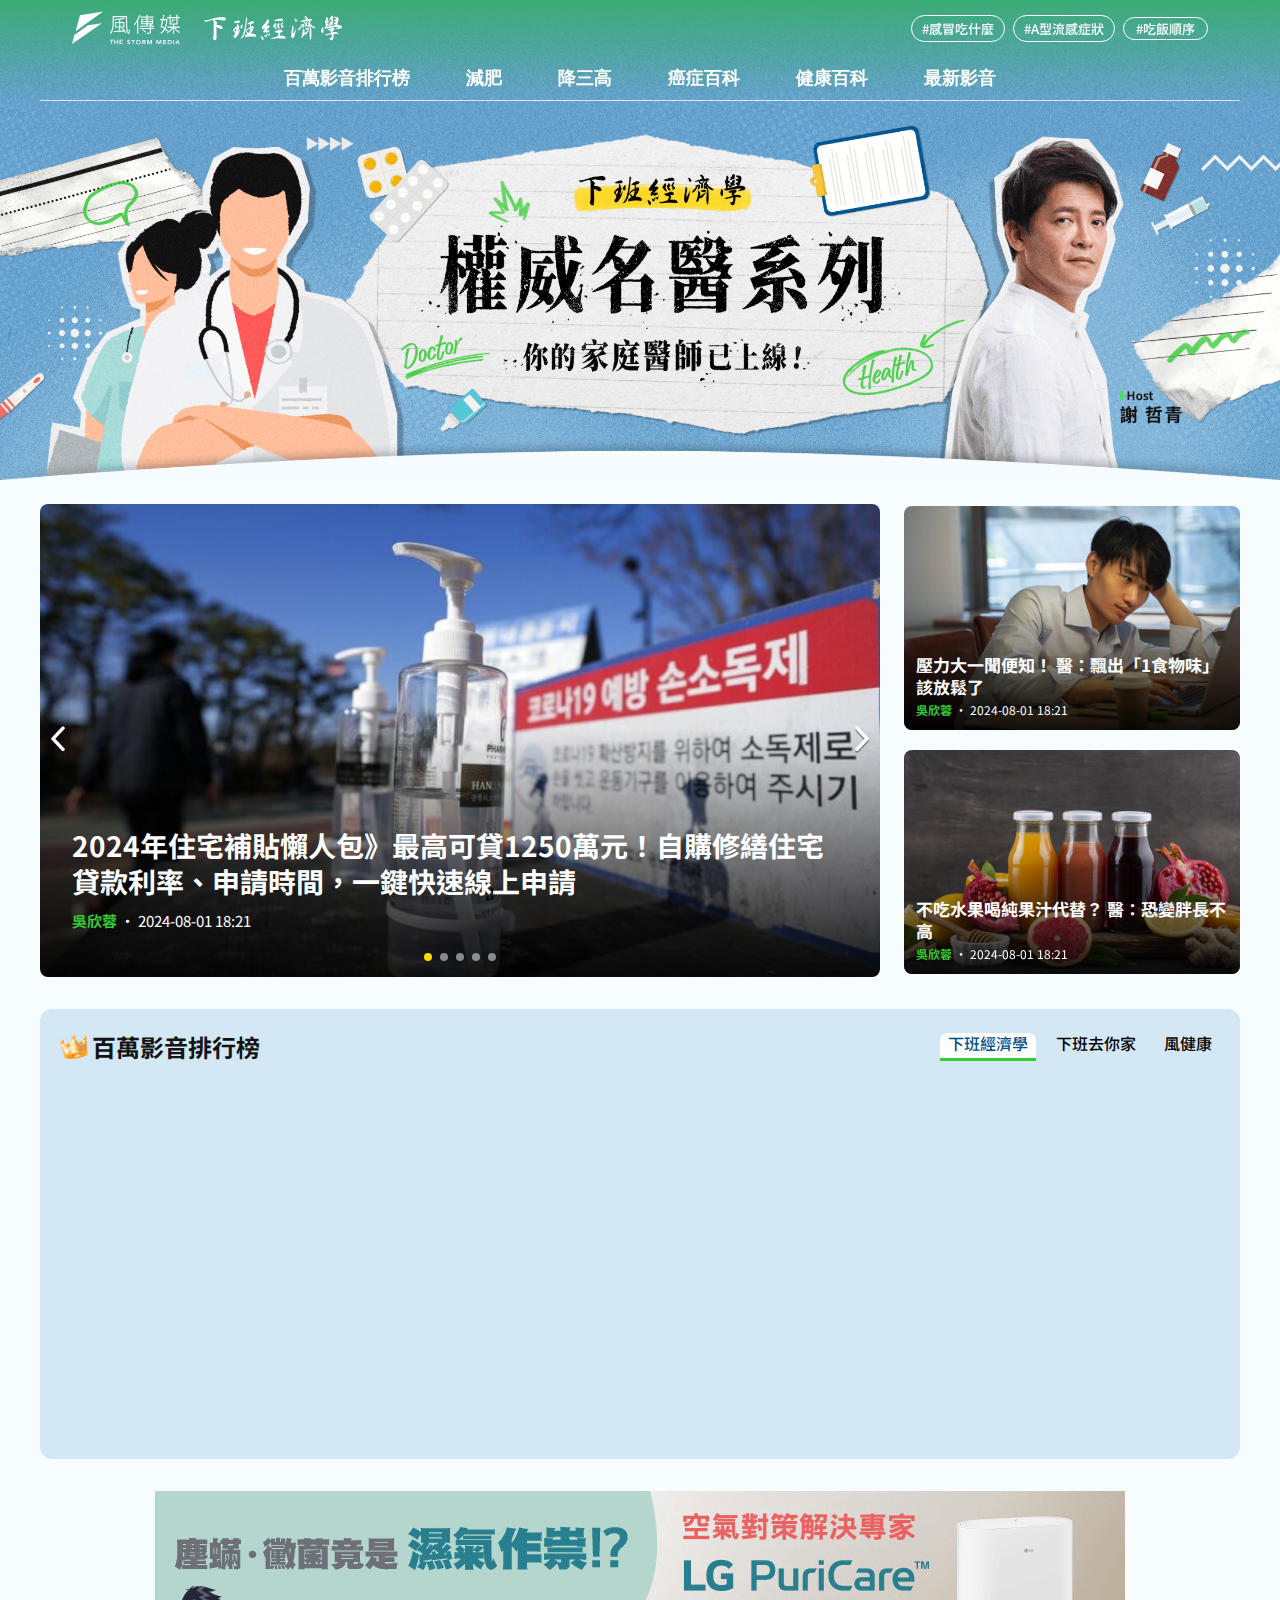
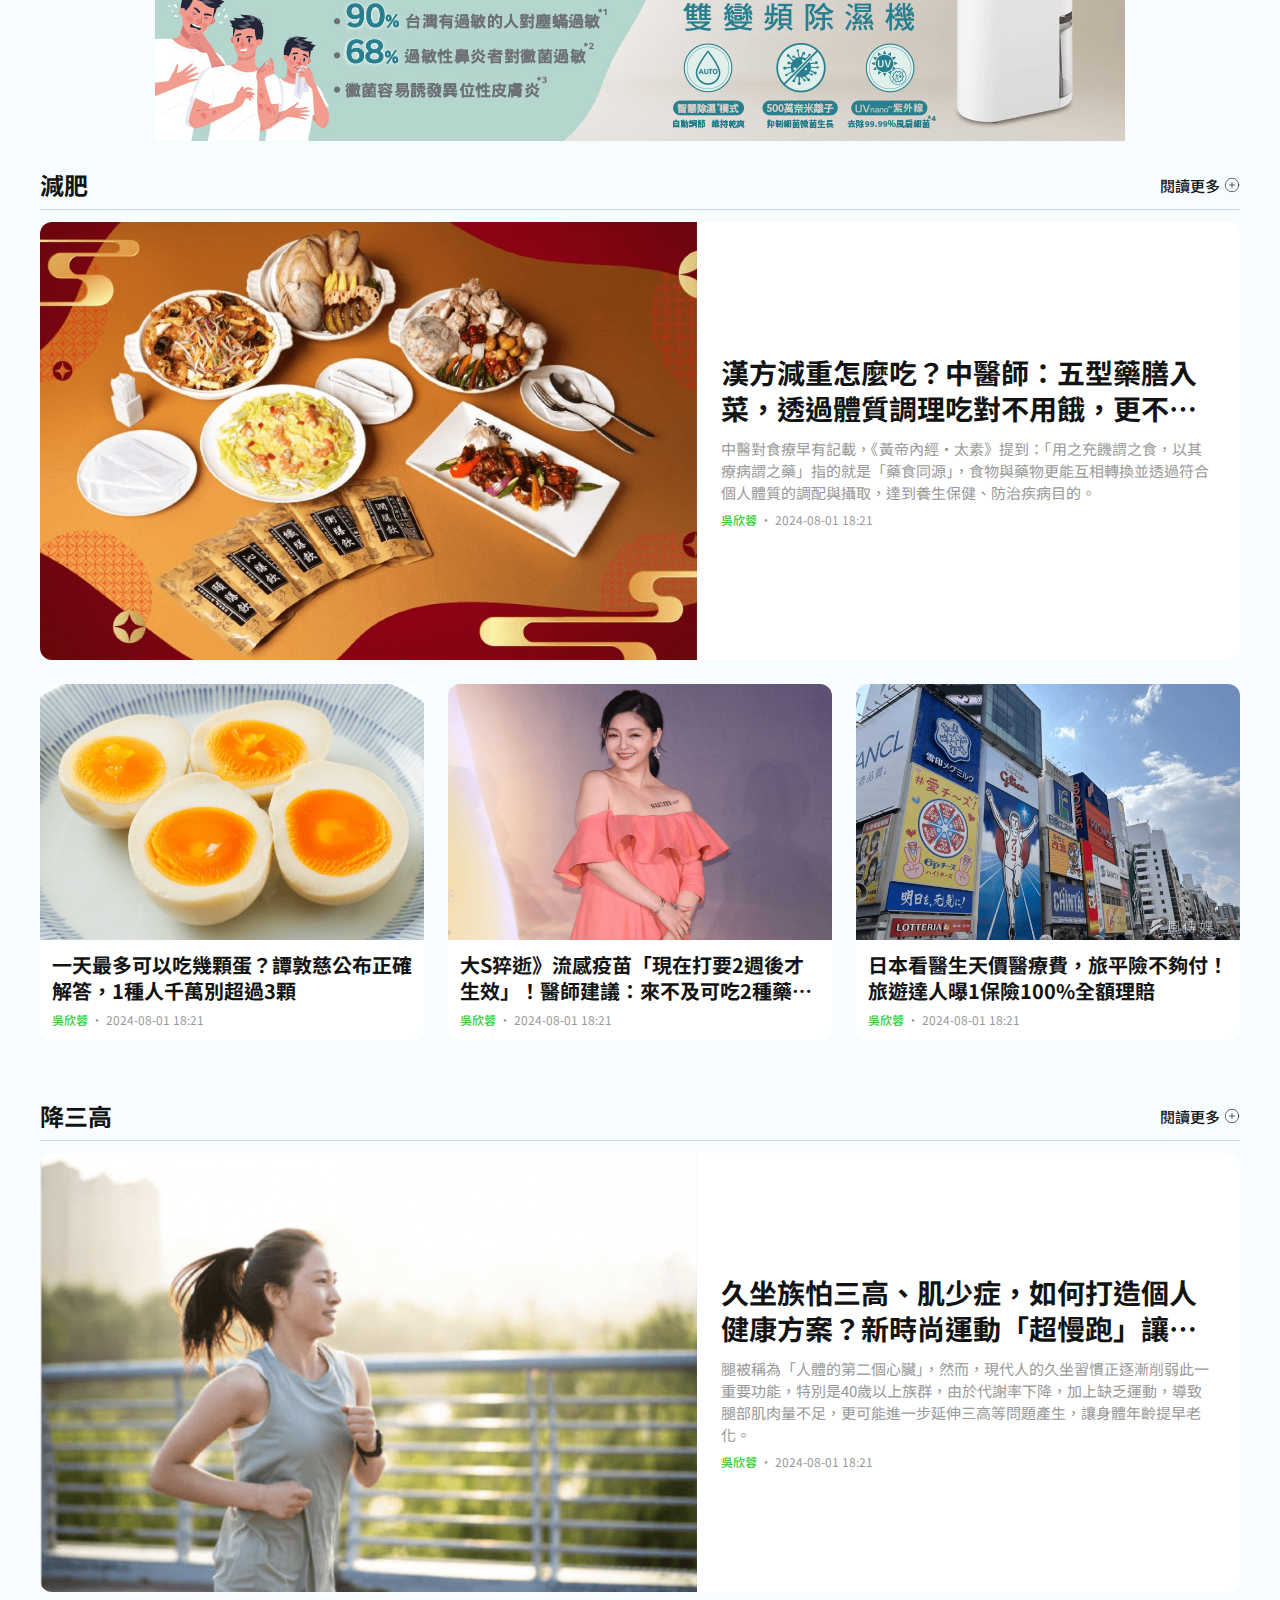
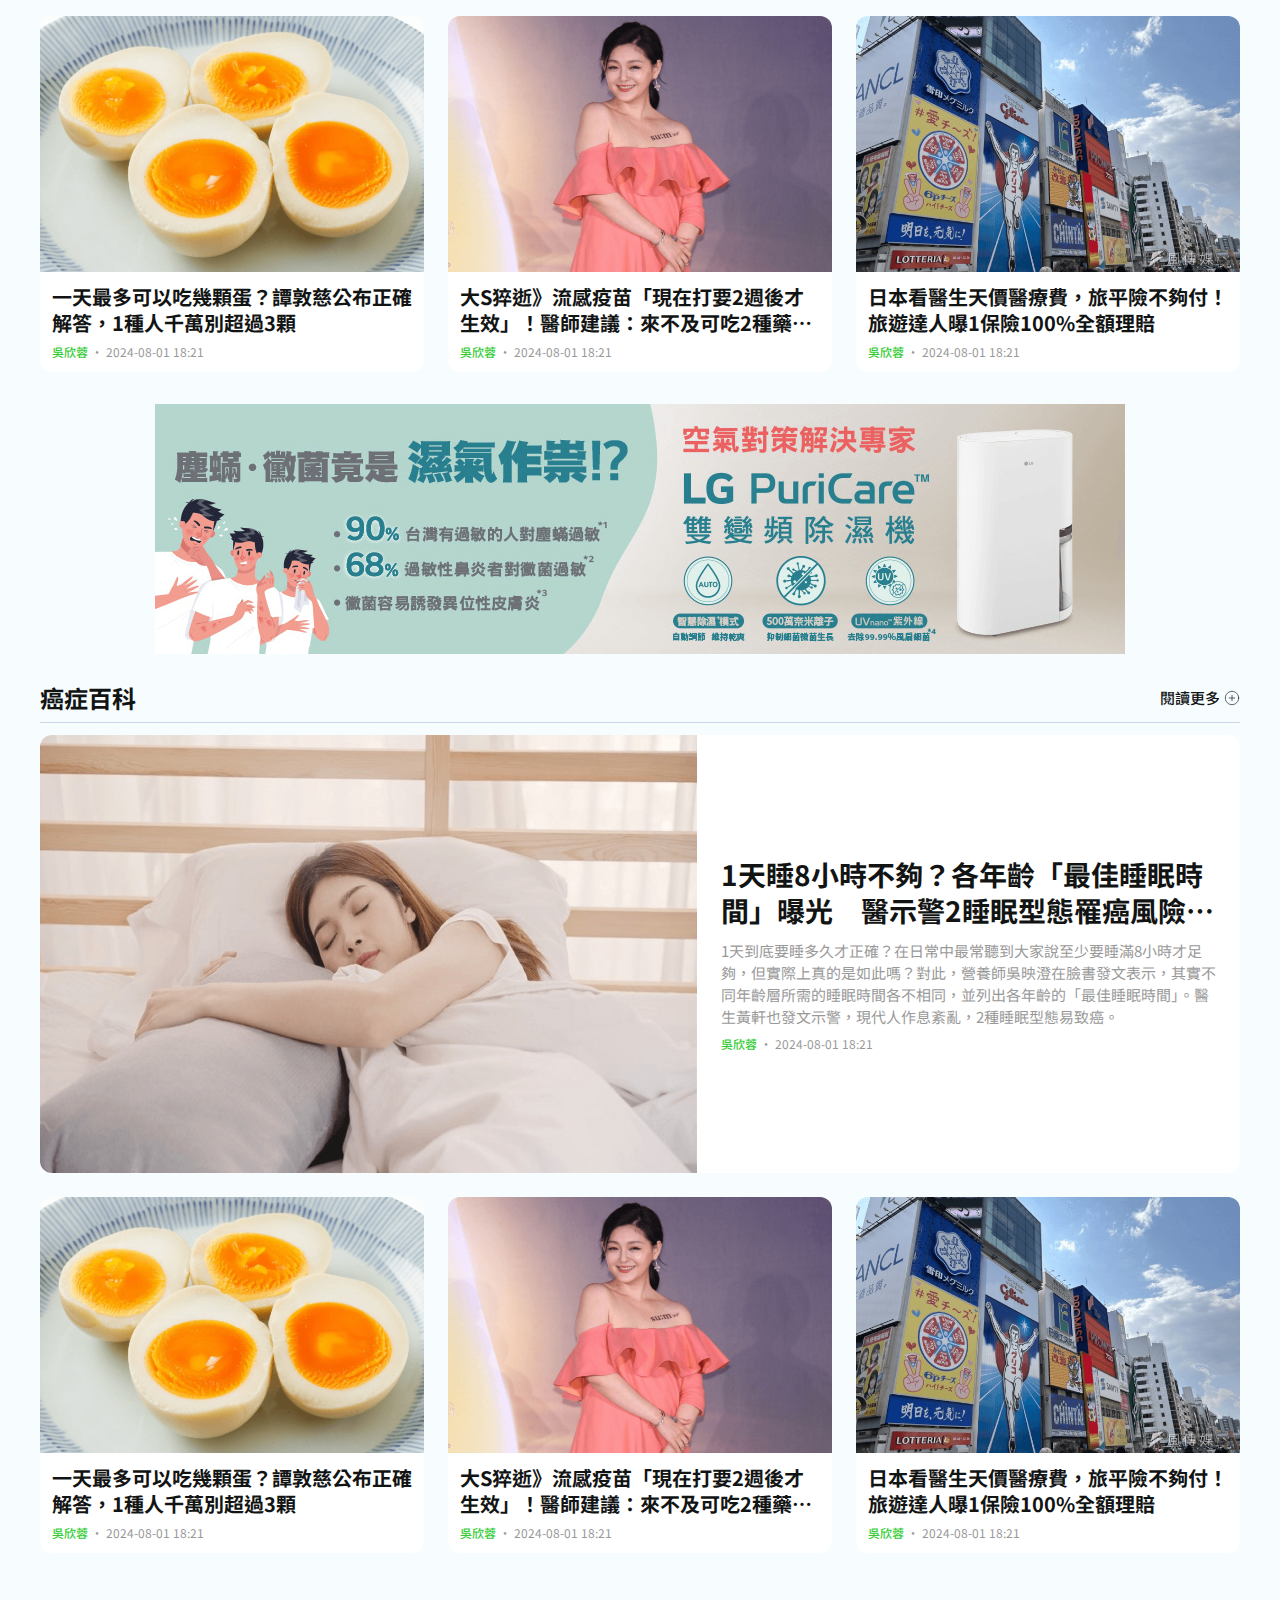
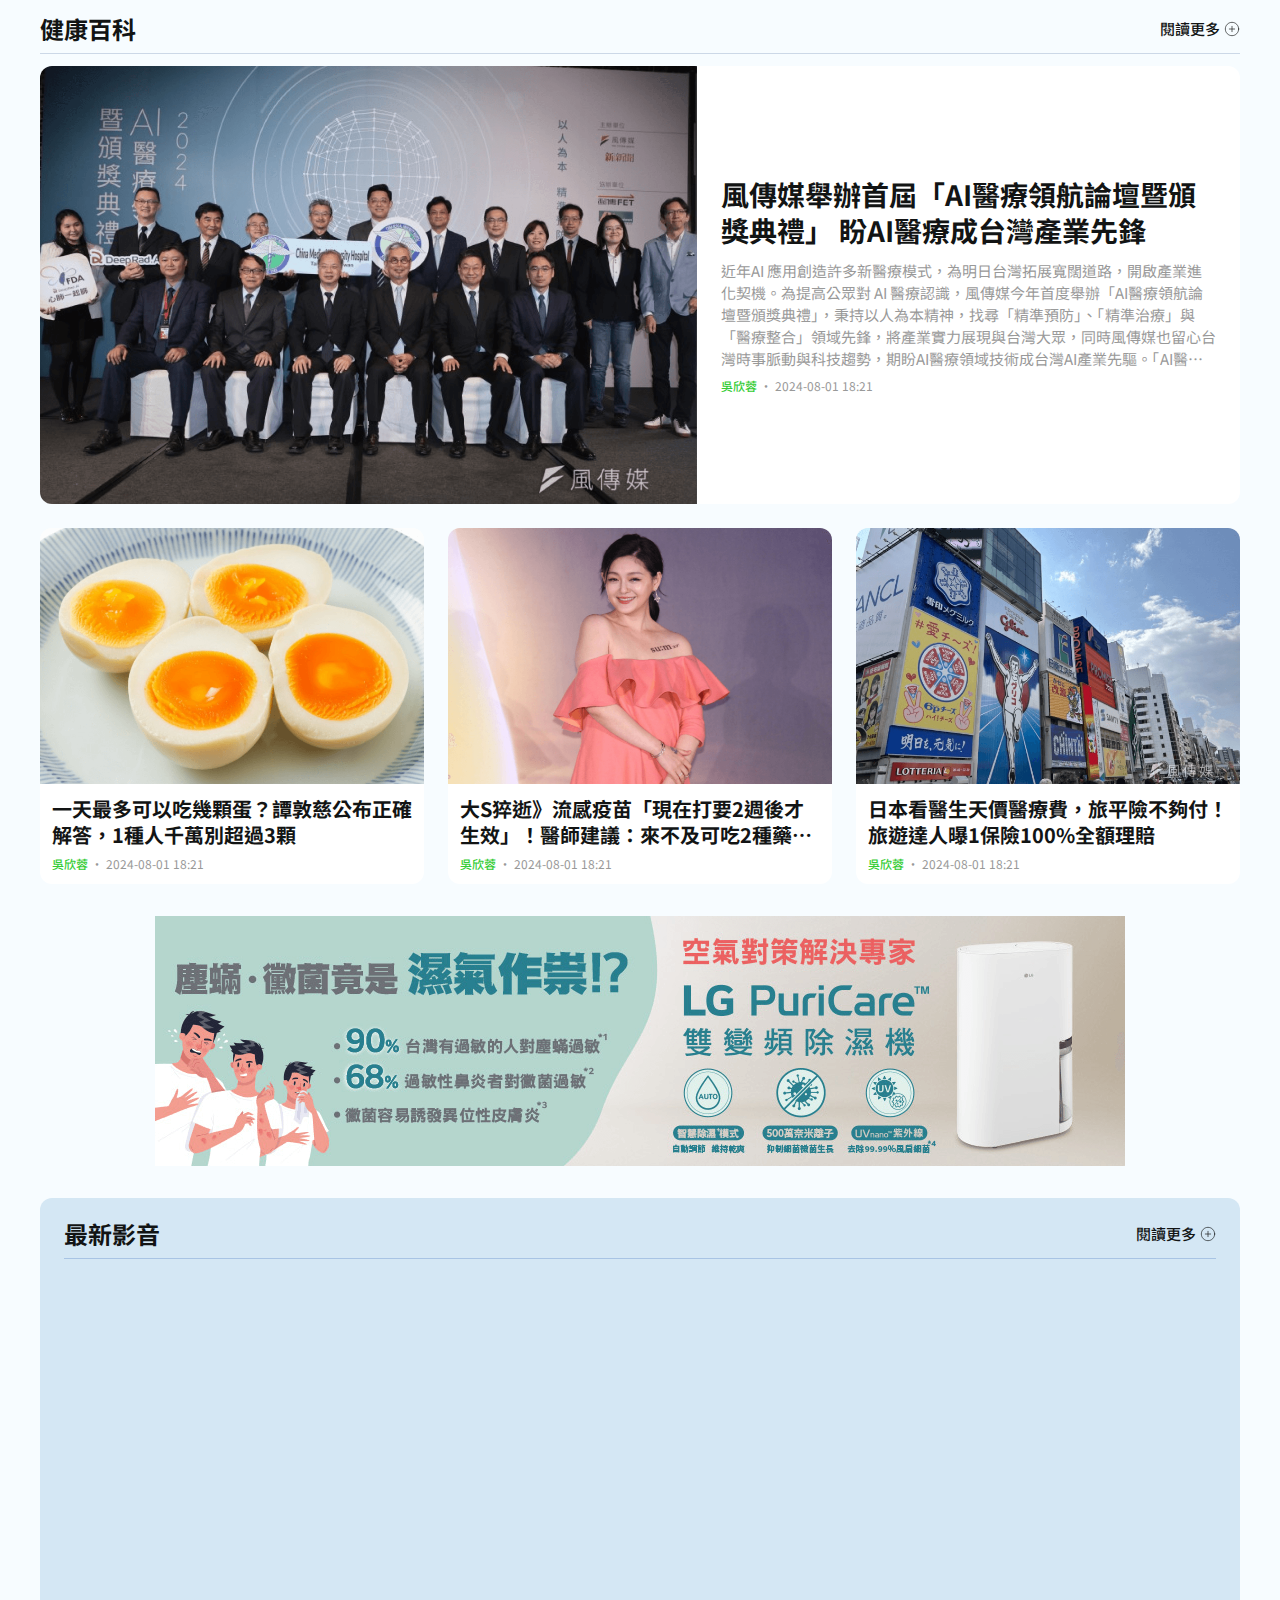
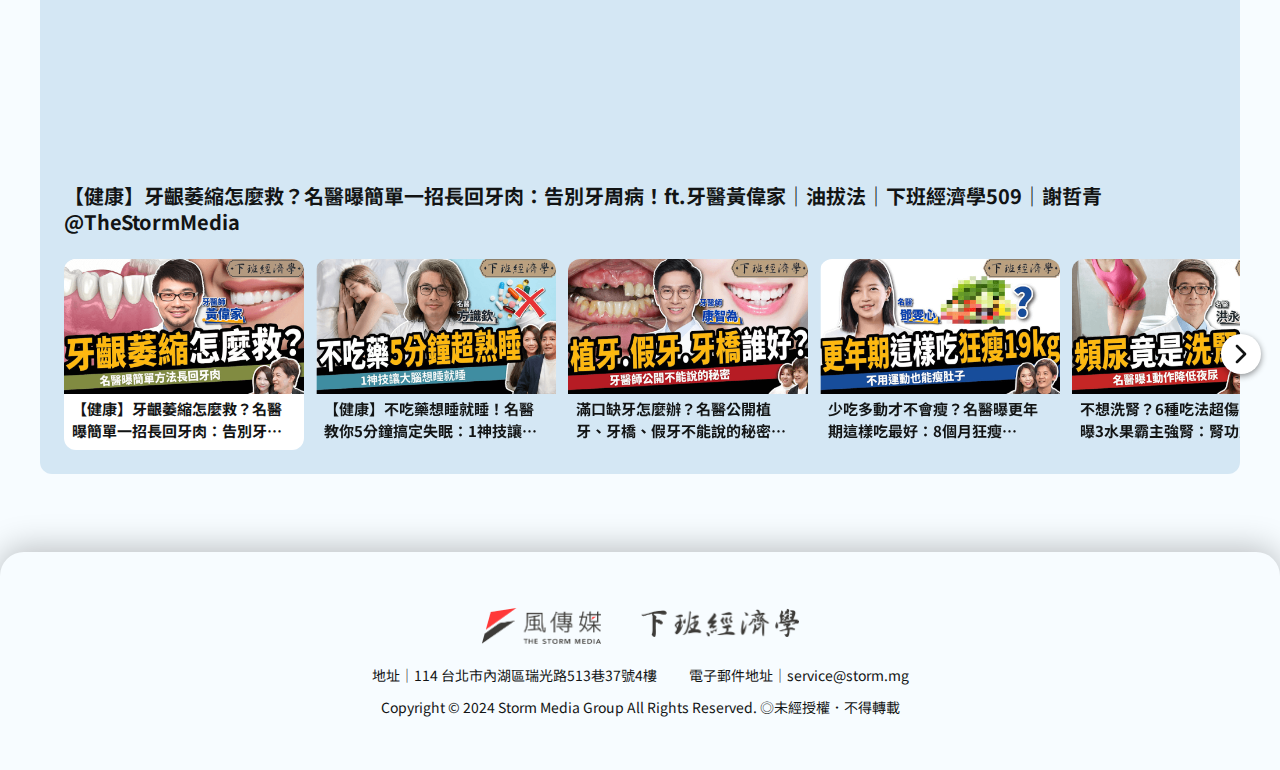
==== commit 57f28e33: "event health demo v8" ====
--- a/index.html
+++ b/index.html
@@ -69,11 +69,11 @@
     <meta name="description" content="風傳媒擁有首屈一指、最強大、最優秀的編輯團隊及記者群，以最宏觀的視野掌握國際、國內的新聞、政治、兩岸動態，提供最優秀的原生新聞，讓使用者能看見最公正、真實的新聞內容，並且在本站發表個人的想法與見的，讓全世界都能聽見風傳媒網站中每一位會員的聲音。">
     <meta name="keywords" content="風傳媒,下班經濟學,新青安,房產,房地產投資,理財,生活消費,買房">
     <title>下班經濟學 權威名醫系列｜風傳媒</title>
-    <script type="module" crossorigin="" src="/assets/app-jh9XqNDJ.js"></script>
-    <link rel="stylesheet" crossorigin="" href="/assets/app-CXsOtp9A.css">
+    <script type="module" crossorigin="" src="/assets/app-BKLaVENp.js"></script>
+    <link rel="stylesheet" crossorigin="" href="/assets/app-DxFpUm0x.css">
   </head>
   <body>
-    <div id="app" data-server-rendered="true"><div class="HomeView bg-blue-100"><!--[--><div class="BaseHeader fixed top-0 left-0 right-0 z-20"><div class="max-w-1200px box-border mx-auto flex justify-between px-20px py-11px md:px-32px border-l-0 border-r-0 border-b border-solid border-#ccd8e7 md:border-0"><div class="flex gap-24px"><a href="https://www.storm.mg/" target="_blank" class="flex content-center h-32px md:h-34px"><img class="w-102px md:hidden" src="/assets/stormLogo-BJUcOpZt.svg" alt=""><img class="hidden w-102px md:w-108px md:block" src="/assets/stormLogoWhite-DSIcpZeG.svg" alt=""></a><a href="https://www.storm.mg/personal-finance" target="_blank" class="flex content-center h-32px md:h-34px"><img class="hidden w-133px md:block md:w-138px" src="/assets/offlineEconomicsLogoWhite-CK9a2lFD.svg" alt=""><img class="block w-133px md:hidden" src="/assets/offlineEconomicsLogo_mb-DaeXi0kM.svg" alt=""></a></div><div class="hidden md:flex md:items-center md:gap-8px"><a class="decoration-none text-white text-13px leading-13px font-500 px-10px py-6px border border-solid border-white rounded-30px hover:!bg-yellow hover:!border-yellow hover:!text-primary" href="https://www.google.com/" target="_blank">#感冒吃什麼</a><a class="decoration-none text-white text-13px leading-13px font-500 px-10px py-6px border border-solid border-white rounded-30px hover:!bg-yellow hover:!border-yellow hover:!text-primary" href="https://www.google.com/" target="_blank">#A型流感症狀</a><a class="decoration-none text-white text-13px leading-13px font-500 px-12px py-4px border border-solid border-white rounded-30px hover:!bg-yellow hover:!border-yellow hover:!text-primary" href="https://www.google.com/" target="_blank">#吃飯順序</a></div><button class="block w-32px h-32px border-none bg-transparent cursor-pointer md:hidden"><img class="block w-32px" src="[data-uri]" alt=""></button></div><div class="!opacity-0 !py-0px !h-0px !md:h-auto !md:py-0px !md:opacity-100 transition-all transition-duration-500 overflow-hidden opacity-100 md:flex md:justify-center md:gap-24px md:max-w-1200px md:mx-auto md:border-t-0 md:border-l-0 md:border-r-0 md:border-b md:border-solid md:border-#dfe7f0"><button class="text-primary md:text-white md:rounded-t-8px bg-opacity-0 bg-white md:text-white block w-full px-16px py-12px text-20px text-start leading-20px font-500 outline-none border-0 cursor-pointer md:text-18px md:font-700 md:w-auto hover:text-primary hover:bg-#DCE9F2 hover:rounded-t-8px"> 百萬影音排行榜 </button><button class="text-primary md:text-white md:rounded-t-8px bg-opacity-0 bg-white md:text-white block w-full px-16px py-12px text-primary text-20px text-start leading-20px font-500 outline-none border-0 cursor-pointer md:text-18px md:font-700 bg-opacity-0 md:mt-0px md:w-auto hover:text-primary hover:bg-#DCE9F2 hover:rounded-t-8px"> 減肥 </button><button class="text-primary md:text-white md:rounded-t-8px bg-opacity-0 bg-white md:text-white block w-full px-16px py-12px text-primary text-20px text-start leading-20px font-500 outline-none border-0 cursor-pointer md:text-18px md:font-700 md:mt-0px md:w-auto hover:text-primary hover:bg-#DCE9F2 hover:rounded-t-8px"> 降三高 </button><button class="text-primary md:text-white md:rounded-t-8px bg-opacity-0 bg-white md:text-white block w-full px-16px py-12px text-primary text-20px text-start leading-20px font-500 outline-none border-0 cursor-pointer md:text-18px md:font-700 md:mt-0px md:w-auto hover:text-primary hover:bg-#DCE9F2 hover:rounded-t-8px"> 癌症百科 </button><button class="text-primary md:text-white md:rounded-t-8px bg-opacity-0 bg-white md:text-white block w-full px-16px py-12px text-primary text-20px text-start leading-20px font-500 outline-none border-0 cursor-pointer md:text-18px md:font-700 md:mt-0px md:w-auto hover:text-primary hover:bg-#DCE9F2 hover:rounded-t-8px"> 健康百科 </button><button class="text-primary md:text-white md:rounded-t-8px bg-opacity-0 bg-white md:text-white block w-full px-16px py-8px text-primary text-20px text-start leading-20px font-500 outline-none border-0 cursor-pointer md:text-18px md:font-700 md:mt-0px md:w-auto hover:text-primary hover:bg-#DCE9F2 hover:rounded-t-8px"> 最新影音 </button><hr class="w-[calc(100%-32px)] bg-#CCD8E7 my-24px md:hidden"><div class="flex flex-wrap gap-12px px-16px md:hidden"><a class="decoration-none break-keep flex-shrink-0 text-#004f8a text-16px leading-16px font-500 px-16px py-8px border border-solid border-#ccd8e7 rounded-30px hover:!bg-yellow hover:!border-yellow hover:!text-primary" href="https://www.google.com/" target="_blank">#感冒吃什麼</a><a class="decoration-none break-keep flex-shrink-0 text-#004f8a text-16px leading-16px font-500 px-16px py-8px border border-solid border-#ccd8e7 rounded-30px hover:!bg-yellow hover:!border-yellow hover:!text-primary" href="https://www.google.com/" target="_blank">#A型流感症狀</a><a class="decoration-none break-keep flex-shrink-0 text-#004f8a text-16px leading-16px font-500 px-16px py-8px border border-solid border-#ccd8e7 rounded-30px hover:!bg-yellow hover:!border-yellow hover:!text-primary" href="https://www.google.com/" target="_blank">#吃飯順序</a></div></div></div><!----><!--]--><div class="mt-56px md:mt-0px"><img class="w-full hidden md:block" src="/assets/banner-ARyqEFMd.png" alt=""><img class="w-full block md:hidden" src="/assets/banner_mb-CTNFL27h.png" alt=""></div><div class="max-w-1200px mx-auto px-16px md:px-32px"><div class="pt-16px md:pt-24px"><div><div class="md:flex md:gap-24px md:items-center"><div class="-mx-16px md:mx-0"><div class="relative"><div class="hidden md:block"><button class="absolute top-50% -translate-y-50% left-4px py-10px py-10px z-10 border-0 bg-transparent cursor-pointer hover:scale-120 transition-all duration-500"><img class="block w-16px h-28px" src="[data-uri]"></button><button class="absolute top-50% -translate-y-50% right-4px py-10px py-10px z-10 border-0 bg-transparent cursor-pointer hover:scale-120 transition-all duration-500"><img class="block w-16px h-28px" src="[data-uri]"></button></div><div class="overflow-hidden md:rounded-8px" style="height:0px;"><div class="flex h-full" style="transition-duration:0ms;transform:translate3d(-100%, 0, 0);"><!--[--><div class="w-full h-full flex-shrink-0"><a href="https://www.google.com" target="_blank" class="block w-full h-full decoration-none relative pointer-events-none" draggable="false"><img class="block w-full h-full object-cover object-center hover:scale-105 transition-all duration-500" src="/assets/slider5-3kGfpnRq.png" draggable="false"></a><div class="absolute w-[calc(100%-40px)] bottom-0 right-0 left-0 bg-gradient-linear bg-gradient-from-black/0 bg-gradient-to-black/90 px-20px pt-100px pb-28px md:w-[calc(100%-64px)] md:px-32px md:pb-46px"><a href="https://www.google.com" target="_blank" class="block w-full h-full decoration-none relative pointer-events-none" draggable="false"><div class="text-white text-18px leading-24px font-700 text-ellipsis line-clamp-2 md:text-28px md:leading-36px">不吃水果喝純果汁代替？ 醫：恐變胖長不高</div></a><div class="text-white text-13px leading-17px mt-8px md:text-15px md:leading-20px md:mt-12px"><a href="https://www.google.com" target="_blank" class="block w-full h-full decoration-none relative pointer-events-none" draggable="false"></a><a class="text-green decoration-none font-700" href="https://www.yahoo.com" target="_blank">吳欣蓉</a> · 2024-08-01 18:21</div></div></div><div class="w-full h-full flex-shrink-0"><a href="https://www.google.com" target="_blank" class="block w-full h-full decoration-none relative pointer-events-none" draggable="false"><img class="block w-full h-full object-cover object-center hover:scale-105 transition-all duration-500" src="/assets/slider1-BnkWRYks.png" draggable="false"></a><div class="absolute w-[calc(100%-40px)] bottom-0 right-0 left-0 bg-gradient-linear bg-gradient-from-black/0 bg-gradient-to-black/90 px-20px pt-100px pb-28px md:w-[calc(100%-64px)] md:px-32px md:pb-46px"><a href="https://www.google.com" target="_blank" class="block w-full h-full decoration-none relative pointer-events-none" draggable="false"><div class="text-white text-18px leading-24px font-700 text-ellipsis line-clamp-2 md:text-28px md:leading-36px">2024年住宅補貼懶人包》最高可貸1250萬元！自購修繕住宅貸款利率、申請時間，一鍵快速線上申請</div></a><div class="text-white text-13px leading-17px mt-8px md:text-15px md:leading-20px md:mt-12px"><a href="https://www.google.com" target="_blank" class="block w-full h-full decoration-none relative pointer-events-none" draggable="false"></a><a class="text-green decoration-none font-700" href="https://www.yahoo.com" target="_blank">吳欣蓉</a> · 2024-08-01 18:21</div></div></div><div class="w-full h-full flex-shrink-0"><a href="https://www.google.com" target="_blank" class="block w-full h-full decoration-none relative pointer-events-none" draggable="false"><img class="block w-full h-full object-cover object-center hover:scale-105 transition-all duration-500" src="/assets/slider2-CH500moV.png" draggable="false"></a><div class="absolute w-[calc(100%-40px)] bottom-0 right-0 left-0 bg-gradient-linear bg-gradient-from-black/0 bg-gradient-to-black/90 px-20px pt-100px pb-28px md:w-[calc(100%-64px)] md:px-32px md:pb-46px"><a href="https://www.google.com" target="_blank" class="block w-full h-full decoration-none relative pointer-events-none" draggable="false"><div class="text-white text-18px leading-24px font-700 text-ellipsis line-clamp-2 md:text-28px md:leading-36px">2024年住宅補貼懶人包》最高可貸1250萬元！自購修繕住宅貸款利率、申請時間，一鍵快速線上申請</div></a><div class="text-white text-13px leading-17px mt-8px md:text-15px md:leading-20px md:mt-12px"><a href="https://www.google.com" target="_blank" class="block w-full h-full decoration-none relative pointer-events-none" draggable="false"></a><a class="text-green decoration-none font-700" href="https://www.yahoo.com" target="_blank">吳欣蓉</a> · 2024-08-01 18:21</div></div></div><div class="w-full h-full flex-shrink-0"><a href="https://www.google.com" target="_blank" class="block w-full h-full decoration-none relative pointer-events-none" draggable="false"><img class="block w-full h-full object-cover object-center hover:scale-105 transition-all duration-500" src="/assets/slider3-DvyPwoQg.png" draggable="false"></a><div class="absolute w-[calc(100%-40px)] bottom-0 right-0 left-0 bg-gradient-linear bg-gradient-from-black/0 bg-gradient-to-black/90 px-20px pt-100px pb-28px md:w-[calc(100%-64px)] md:px-32px md:pb-46px"><a href="https://www.google.com" target="_blank" class="block w-full h-full decoration-none relative pointer-events-none" draggable="false"><div class="text-white text-18px leading-24px font-700 text-ellipsis line-clamp-2 md:text-28px md:leading-36px">2024年住宅補貼懶人包》最高可貸1250萬元！自購修繕住宅貸款利率、申請時間，一鍵快速線上申請</div></a><div class="text-white text-13px leading-17px mt-8px md:text-15px md:leading-20px md:mt-12px"><a href="https://www.google.com" target="_blank" class="block w-full h-full decoration-none relative pointer-events-none" draggable="false"></a><a class="text-green decoration-none font-700" href="https://www.yahoo.com" target="_blank">吳欣蓉</a> · 2024-08-01 18:21</div></div></div><div class="w-full h-full flex-shrink-0"><a href="https://www.google.com" target="_blank" class="block w-full h-full decoration-none relative pointer-events-none" draggable="false"><img class="block w-full h-full object-cover object-center hover:scale-105 transition-all duration-500" src="/assets/slider4-NSSCHMNY.png" draggable="false"></a><div class="absolute w-[calc(100%-40px)] bottom-0 right-0 left-0 bg-gradient-linear bg-gradient-from-black/0 bg-gradient-to-black/90 px-20px pt-100px pb-28px md:w-[calc(100%-64px)] md:px-32px md:pb-46px"><a href="https://www.google.com" target="_blank" class="block w-full h-full decoration-none relative pointer-events-none" draggable="false"><div class="text-white text-18px leading-24px font-700 text-ellipsis line-clamp-2 md:text-28px md:leading-36px">不只新青安！4大因素讓全台房市衝到高點　這1縣年漲幅破2成奪冠</div></a><div class="text-white text-13px leading-17px mt-8px md:text-15px md:leading-20px md:mt-12px"><a href="https://www.google.com" target="_blank" class="block w-full h-full decoration-none relative pointer-events-none" draggable="false"></a><a class="text-green decoration-none font-700" href="https://www.yahoo.com" target="_blank">吳欣蓉</a> · 2024-08-01 18:21</div></div></div><div class="w-full h-full flex-shrink-0"><iframe class="pointer-events-none block w-full h-full" src="https://www.youtube.com/embed/T5O59YloOgQ?autoplay=1&amp;mute=1" frameborder="0" allowfullscreen=""></iframe></div><div class="w-full h-full flex-shrink-0"><a href="https://www.google.com" target="_blank" class="block w-full h-full decoration-none relative pointer-events-none" draggable="false"><img class="block w-full h-full object-cover object-center hover:scale-105 transition-all duration-500" src="/assets/slider4-NSSCHMNY.png" draggable="false"></a><div class="absolute w-[calc(100%-40px)] bottom-0 right-0 left-0 bg-gradient-linear bg-gradient-from-black/0 bg-gradient-to-black/90 px-20px pt-100px pb-28px md:w-[calc(100%-64px)] md:px-32px md:pb-46px"><a href="https://www.google.com" target="_blank" class="block w-full h-full decoration-none relative pointer-events-none" draggable="false"><div class="text-white text-18px leading-24px font-700 text-ellipsis line-clamp-2 md:text-28px md:leading-36px">壓力大一聞便知！ 醫：飄出「1食物味」該放鬆了</div></a><div class="text-white text-13px leading-17px mt-8px md:text-15px md:leading-20px md:mt-12px"><a href="https://www.google.com" target="_blank" class="block w-full h-full decoration-none relative pointer-events-none" draggable="false"></a><a class="text-green decoration-none font-700" href="https://www.yahoo.com" target="_blank">吳欣蓉</a> · 2024-08-01 18:21</div></div></div><div class="w-full h-full flex-shrink-0"><a href="https://www.google.com" target="_blank" class="block w-full h-full decoration-none relative pointer-events-none" draggable="false"><img class="block w-full h-full object-cover object-center hover:scale-105 transition-all duration-500" src="/assets/slider5-3kGfpnRq.png" draggable="false"></a><div class="absolute w-[calc(100%-40px)] bottom-0 right-0 left-0 bg-gradient-linear bg-gradient-from-black/0 bg-gradient-to-black/90 px-20px pt-100px pb-28px md:w-[calc(100%-64px)] md:px-32px md:pb-46px"><a href="https://www.google.com" target="_blank" class="block w-full h-full decoration-none relative pointer-events-none" draggable="false"><div class="text-white text-18px leading-24px font-700 text-ellipsis line-clamp-2 md:text-28px md:leading-36px">不吃水果喝純果汁代替？ 醫：恐變胖長不高</div></a><div class="text-white text-13px leading-17px mt-8px md:text-15px md:leading-20px md:mt-12px"><a href="https://www.google.com" target="_blank" class="block w-full h-full decoration-none relative pointer-events-none" draggable="false"></a><a class="text-green decoration-none font-700" href="https://www.yahoo.com" target="_blank">吳欣蓉</a> · 2024-08-01 18:21</div></div></div><div class="w-full h-full flex-shrink-0"><a href="https://www.google.com" target="_blank" class="block w-full h-full decoration-none relative pointer-events-none" draggable="false"><img class="block w-full h-full object-cover object-center hover:scale-105 transition-all duration-500" src="/assets/slider1-BnkWRYks.png" draggable="false"></a><div class="absolute w-[calc(100%-40px)] bottom-0 right-0 left-0 bg-gradient-linear bg-gradient-from-black/0 bg-gradient-to-black/90 px-20px pt-100px pb-28px md:w-[calc(100%-64px)] md:px-32px md:pb-46px"><a href="https://www.google.com" target="_blank" class="block w-full h-full decoration-none relative pointer-events-none" draggable="false"><div class="text-white text-18px leading-24px font-700 text-ellipsis line-clamp-2 md:text-28px md:leading-36px">2024年住宅補貼懶人包》最高可貸1250萬元！自購修繕住宅貸款利率、申請時間，一鍵快速線上申請</div></a><div class="text-white text-13px leading-17px mt-8px md:text-15px md:leading-20px md:mt-12px"><a href="https://www.google.com" target="_blank" class="block w-full h-full decoration-none relative pointer-events-none" draggable="false"></a><a class="text-green decoration-none font-700" href="https://www.yahoo.com" target="_blank">吳欣蓉</a> · 2024-08-01 18:21</div></div></div><!--]--></div></div><div class="flex justify-center gap-8px cursor-pointer absolute w-full bottom-8px md:bottom-16px"><!--[--><span class="bg-yellow !bg-opacity-100 w-8px h-8px rounded-full bg-white bg-opacity-50 transition-all duration-500"></span><span class="w-8px h-8px rounded-full bg-white bg-opacity-50 transition-all duration-500"></span><span class="w-8px h-8px rounded-full bg-white bg-opacity-50 transition-all duration-500"></span><span class="w-8px h-8px rounded-full bg-white bg-opacity-50 transition-all duration-500"></span><span class="w-8px h-8px rounded-full bg-white bg-opacity-50 transition-all duration-500"></span><span class="w-8px h-8px rounded-full bg-white bg-opacity-50 transition-all duration-500"></span><span class="w-8px h-8px rounded-full bg-white bg-opacity-50 transition-all duration-500"></span><!--]--></div></div></div><div class="hidden flex-basis-28% flex-shrink-0 md:block"><!--[--><div class="relative rounded-8px overflow-hidden"><a href="https://www.google.com" target="_blank" class="block w-full h-full decoration-none relative pointer-events-none" draggable="false"><img class="block w-full h-full object-cover object-center hover:scale-105 transition-all duration-500" src="/assets/slider4-NSSCHMNY.png" draggable="false"></a><div class="absolute w-[calc(100%-24px)] bottom-0 right-0 left-0 bg-gradient-linear bg-gradient-from-black/0 bg-gradient-to-black/90 px-12px pt-50px pb-12px"><a href="https://www.google.com" target="_blank" class="block w-full h-full decoration-none relative pointer-events-none" draggable="false"><div class="text-white text-17px leading-22px font-700 text-ellipsis line-clamp-2">壓力大一聞便知！ 醫：飄出「1食物味」該放鬆了</div></a><div class="text-white text-12px leading-16px mt-4px"><a href="https://www.google.com" target="_blank" class="block w-full h-full decoration-none relative pointer-events-none" draggable="false"></a><a class="text-green decoration-none font-700" href="https://www.yahoo.com" target="_blank">吳欣蓉</a> · 2024-08-01 18:21</div></div></div><div class="mt-20px relative rounded-8px overflow-hidden"><a href="https://www.google.com" target="_blank" class="block w-full h-full decoration-none relative pointer-events-none" draggable="false"><img class="block w-full h-full object-cover object-center hover:scale-105 transition-all duration-500" src="/assets/slider5-3kGfpnRq.png" draggable="false"></a><div class="absolute w-[calc(100%-24px)] bottom-0 right-0 left-0 bg-gradient-linear bg-gradient-from-black/0 bg-gradient-to-black/90 px-12px pt-50px pb-12px"><a href="https://www.google.com" target="_blank" class="block w-full h-full decoration-none relative pointer-events-none" draggable="false"><div class="text-white text-17px leading-22px font-700 text-ellipsis line-clamp-2">不吃水果喝純果汁代替？ 醫：恐變胖長不高</div></a><div class="text-white text-12px leading-16px mt-4px"><a href="https://www.google.com" target="_blank" class="block w-full h-full decoration-none relative pointer-events-none" draggable="false"></a><a class="text-green decoration-none font-700" href="https://www.yahoo.com" target="_blank">吳欣蓉</a> · 2024-08-01 18:21</div></div></div><!--]--></div></div></div></div><div class="pt-24px md:pt-32px" id="videoRank"><div class="bg-blue-200 px-20px py-12px rounded-12px md:py-24px"><div class="md:flex md:justify-between md:items-center"><div class="flex gap-4px items-center"><div><img class="block w-28px h-24px" src="[data-uri]" alt=""></div><div class="text-primary text-24px font-700 leading-24px">百萬影音排行榜</div></div><div class="flex gap-12px justify-center mt-20px -mx-20px border-0 border-b-3px border-solid border-#CADBE7 md:m-0px md:border-b-0"><div class="text-#004F8A bg-white border-0 border-b-3px border-solid border-green -mb-3px text-16px leading-21px font-500 px-8px pb-4px cursor-pointer rounded-t-8px overflow-hidden md:mb-0px hover:bg-#dce9f2 hover:text-#004F8A hover:border-0 hover:border-b-3px hover:border-solid hover:border-green"> 下班經濟學 </div><div class="-mb-3px text-16px leading-21px font-500 px-8px pb-4px cursor-pointer rounded-t-8px overflow-hidden md:mb-0px hover:bg-#dce9f2 hover:text-#004F8A hover:border-0 hover:border-b-3px hover:border-solid hover:border-green"> 下班去你家 </div><div class="-mb-3px text-16px leading-21px font-500 px-8px pb-4px cursor-pointer rounded-t-8px overflow-hidden md:mb-0px hover:bg-#dce9f2 hover:text-#004F8A hover:border-0 hover:border-b-3px hover:border-solid hover:border-green"> 風健康 </div></div></div><div class="mt-16px mt-20px"><div class="grid gap-16px md:grid-cols-5 md:gap-x-16px md:gap-y-24px"><!--[--><div class="group relative rounded-8px overflow-hidden animate-delay-0s animate-duration-500"><a class="flex gap-12px h-full decoration-none md:block group-hover:filter-brightness-110"><div class="relative w-50% rounded-8px overflow-hidden md:w-auto"><img class="block w-full h-full object-cover object-center" src="file:///assets/video1-DKEXoZdE.png" alt=""><img class="absolute top-50% left-50% -translate-50% block w-32px group-hover:hidden" src="[data-uri]" alt=""><img class="absolute top-50% left-50% -translate-50% hidden w-32px group-hover:block" src="[data-uri]" alt=""><img class="absolute top-0 left-8px w-23px block" src="[data-uri]" alt=""><!----><!----></div><div class="mt-4px w-50% md:w-auto"><div class="text-primary font-700 text-ellipsis text-15px leading-19px line-clamp-3 md:line-clamp-2 group-hover:text-#393d40">【健康】牙齦萎縮怎麼救？名醫曝簡單一招長回牙肉：告別牙周病！ft.牙醫黃偉家｜油拔法｜下班經濟學509｜謝哲青 @TheStormMedia</div></div></a></div><div class="group relative rounded-8px overflow-hidden animate-delay-0s animate-duration-500"><a class="flex gap-12px h-full decoration-none md:block group-hover:filter-brightness-110"><div class="relative w-50% rounded-8px overflow-hidden md:w-auto"><img class="block w-full h-full object-cover object-center" src="file:///assets/video2-OKgrkmeg.png" alt=""><img class="absolute top-50% left-50% -translate-50% block w-32px group-hover:hidden" src="[data-uri]" alt=""><img class="absolute top-50% left-50% -translate-50% hidden w-32px group-hover:block" src="[data-uri]" alt=""><!----><img class="absolute top-0 left-8px w-23px block" src="[data-uri]" alt=""><!----></div><div class="mt-4px w-50% md:w-auto"><div class="text-primary font-700 text-ellipsis text-15px leading-19px line-clamp-3 md:line-clamp-2 group-hover:text-#393d40">【健康】不吃藥想睡就睡！名醫教你5分鐘搞定失眠：1神技讓大腦超熟睡！ft. 方識欽醫師｜下班經濟學547｜謝哲青、蔡尚樺 @TheStormMedia</div></div></a></div><div class="group relative rounded-8px overflow-hidden animate-delay-0s animate-duration-500"><a class="flex gap-12px h-full decoration-none md:block group-hover:filter-brightness-110"><div class="relative w-50% rounded-8px overflow-hidden md:w-auto"><img class="block w-full h-full object-cover object-center" src="file:///assets/video3-DtCgcx4d.png" alt=""><img class="absolute top-50% left-50% -translate-50% block w-32px group-hover:hidden" src="[data-uri]" alt=""><img class="absolute top-50% left-50% -translate-50% hidden w-32px group-hover:block" src="[data-uri]" alt=""><!----><!----><img class="absolute top-0 left-8px w-23px block" src="[data-uri]" alt=""></div><div class="mt-4px w-50% md:w-auto"><div class="text-primary font-700 text-ellipsis text-15px leading-19px line-clamp-3 md:line-clamp-2 group-hover:text-#393d40">滿口缺牙怎麼辦？名醫公開植牙、牙橋、假牙不能說的秘密！ft.牙醫師 康智為｜下班經濟學459</div></div></a></div><div class="group relative rounded-8px overflow-hidden animate-delay-0s animate-duration-500"><a class="flex gap-12px h-full decoration-none md:block group-hover:filter-brightness-110"><div class="relative w-50% rounded-8px overflow-hidden md:w-auto"><img class="block w-full h-full object-cover object-center" src="file:///assets/video4-DaQkdKqu.png" alt=""><img class="absolute top-50% left-50% -translate-50% block w-32px group-hover:hidden" src="[data-uri]" alt=""><img class="absolute top-50% left-50% -translate-50% hidden w-32px group-hover:block" src="[data-uri]" alt=""><!----><!----><!----></div><div class="mt-4px w-50% md:w-auto"><div class="text-primary font-700 text-ellipsis text-15px leading-19px line-clamp-3 md:line-clamp-2 group-hover:text-#393d40">少吃多動才不會瘦？名醫曝更年期這樣吃最好：8個月狂瘦42kg！ft. 鄧雯心醫師｜下班經濟學477｜謝哲青 @TheStormMedia</div></div></a></div><div class="group relative rounded-8px overflow-hidden animate-delay-0s animate-duration-500"><a class="flex gap-12px h-full decoration-none md:block group-hover:filter-brightness-110"><div class="relative w-50% rounded-8px overflow-hidden md:w-auto"><img class="block w-full h-full object-cover object-center" src="file:///assets/video5-Bu_Eejc5.png" alt=""><img class="absolute top-50% left-50% -translate-50% block w-32px group-hover:hidden" src="[data-uri]" alt=""><img class="absolute top-50% left-50% -translate-50% hidden w-32px group-hover:block" src="[data-uri]" alt=""><!----><!----><!----></div><div class="mt-4px w-50% md:w-auto"><div class="text-primary font-700 text-ellipsis text-15px leading-19px line-clamp-3 md:line-clamp-2 group-hover:text-#393d40">不想洗腎？6種吃法超傷腎！名醫曝3水果霸主強腎：腎功能狂飆30分！ft. 洪永祥醫師｜下班經濟學539｜謝哲青 @TheStormMedia</div></div></a></div><div class="group relative rounded-8px overflow-hidden animate-delay-0s animate-duration-500"><a class="flex gap-12px h-full decoration-none md:block group-hover:filter-brightness-110"><div class="relative w-50% rounded-8px overflow-hidden md:w-auto"><img class="block w-full h-full object-cover object-center" src="file:///assets/video6-DL3SLgmk.png" alt=""><img class="absolute top-50% left-50% -translate-50% block w-32px group-hover:hidden" src="[data-uri]" alt=""><img class="absolute top-50% left-50% -translate-50% hidden w-32px group-hover:block" src="[data-uri]" alt=""><!----><!----><!----></div><div class="mt-4px w-50% md:w-auto"><div class="text-primary font-700 text-ellipsis text-15px leading-19px line-clamp-3 md:line-clamp-2 group-hover:text-#393d40">不吃藥、不開刀拯救痠痛麻！名醫曝告別肩頸痛關鍵：一動作拉開筋膜！ft.@PanJenli ｜下班經濟學349</div></div></a></div><div class="group relative rounded-8px overflow-hidden animate-delay-0s animate-duration-500"><a class="flex gap-12px h-full decoration-none md:block group-hover:filter-brightness-110"><div class="relative w-50% rounded-8px overflow-hidden md:w-auto"><img class="block w-full h-full object-cover object-center" src="file:///assets/video7-pEKc9ShB.png" alt=""><img class="absolute top-50% left-50% -translate-50% block w-32px group-hover:hidden" src="[data-uri]" alt=""><img class="absolute top-50% left-50% -translate-50% hidden w-32px group-hover:block" src="[data-uri]" alt=""><!----><!----><!----></div><div class="mt-4px w-50% md:w-auto"><div class="text-primary font-700 text-ellipsis text-15px leading-19px line-clamp-3 md:line-clamp-2 group-hover:text-#393d40">脂肪肝竟是癌症前兆？名醫教你1分鐘保肝：狂降膽固醇、有效抗癌！ft. 樓中亮醫師｜下班經濟學507｜謝哲青 @TheStormMedia</div></div></a></div><div class="group relative rounded-8px overflow-hidden animate-delay-0s animate-duration-500"><a class="flex gap-12px h-full decoration-none md:block group-hover:filter-brightness-110"><div class="relative w-50% rounded-8px overflow-hidden md:w-auto"><img class="block w-full h-full object-cover object-center" src="file:///assets/video8-DvQpWg2R.png" alt=""><img class="absolute top-50% left-50% -translate-50% block w-32px group-hover:hidden" src="[data-uri]" alt=""><img class="absolute top-50% left-50% -translate-50% hidden w-32px group-hover:block" src="[data-uri]" alt=""><!----><!----><!----></div><div class="mt-4px w-50% md:w-auto"><div class="text-primary font-700 text-ellipsis text-15px leading-19px line-clamp-3 md:line-clamp-2 group-hover:text-#393d40">一個錯誤，糖尿病3個月就洗腎！名醫曝5大神奇食物降尿酸：1秘訣永遠不痛風！ft.腎臟科醫師洪永祥｜下班經濟學391</div></div></a></div><div class="group relative rounded-8px overflow-hidden animate-delay-0s animate-duration-500"><a class="flex gap-12px h-full decoration-none md:block group-hover:filter-brightness-110"><div class="relative w-50% rounded-8px overflow-hidden md:w-auto"><img class="block w-full h-full object-cover object-center" src="file:///assets/video9-B-1MRByY.png" alt=""><img class="absolute top-50% left-50% -translate-50% block w-32px group-hover:hidden" src="[data-uri]" alt=""><img class="absolute top-50% left-50% -translate-50% hidden w-32px group-hover:block" src="[data-uri]" alt=""><!----><!----><!----></div><div class="mt-4px w-50% md:w-auto"><div class="text-primary font-700 text-ellipsis text-15px leading-19px line-clamp-3 md:line-clamp-2 group-hover:text-#393d40">注意！耳鳴是大腦在求救！名醫曝不吃藥2招恢復聽力：消除暈眩、頭痛！ft. 賴仁淙醫師｜下班經濟學535｜謝哲青 @TheStormMedia</div></div></a></div><div class="group relative rounded-8px overflow-hidden animate-delay-0s animate-duration-500"><a class="flex gap-12px h-full decoration-none md:block group-hover:filter-brightness-110"><div class="relative w-50% rounded-8px overflow-hidden md:w-auto"><img class="block w-full h-full object-cover object-center" src="file:///assets/video10-DcL2UuW3.png" alt=""><img class="absolute top-50% left-50% -translate-50% block w-32px group-hover:hidden" src="[data-uri]" alt=""><img class="absolute top-50% left-50% -translate-50% hidden w-32px group-hover:block" src="[data-uri]" alt=""><!----><!----><!----></div><div class="mt-4px w-50% md:w-auto"><div class="text-primary font-700 text-ellipsis text-15px leading-19px line-clamp-3 md:line-clamp-2 group-hover:text-#393d40">控糖、消水腫！水蜜桃美膚關鍵在果皮 簡單2步驟去除絨毛過敏原</div></div></a></div><!--]--></div></div><!----></div></div><div class="pt-24px md:pt-32px flex justify-center items-center"><div id="first-ads" class="w-full max-w-970px hidden mx-auto md:inline-block"><img class="block w-full" src="/assets/pc-SflTQBu8.png" alt=""></div><div id="first-ads-mb" class="w-full max-w-300px inline-block mx-auto md:hidden"><img class="block w-full" src="/assets/mb-CRrjal9p.png" alt=""></div></div><div class="pt-24px md:pt-32px" id="lossWeight"><div><div class="flex justify-between items-center border-blue-300 border-solid border-0 border-b pb-12px"><div class="text-24px leading-24px text-primary font-700">減肥</div><a class="flex gap-4px items-center text-15px leading-15px text-primary font-500 decoration-none hover:text-green" href="https://www.google.com" target="_blank"><div>閱讀更多</div><svg width="16" height="16" viewBox="0 0 24 24" fill="none" xmlns="http://www.w3.org/2000/svg"><path d="M12 8V16M8 12H16M22 12C22 17.5228 17.5228 22 12 22C6.47715 22 2 17.5228 2 12C2 6.47715 6.47715 2 12 2C17.5228 2 22 6.47715 22 12Z" stroke="currentColor" stroke-linecap="round" stroke-linejoin="round"></path></svg></a></div><div class="mt-12px"><div><div class="grid grid-cols-1 gap-24px md:grid-cols-3"><!--[--><div class="group rounded-12px overflow-hidden bg-white hover:filter-brightness-110 hover:bg-gray-600 col-span-1 md:col-span-3"><a href="https://www.google.com" target="_blank" class="block md:flex md:items-center decoration-none"><div class="md:w-57%"><img class="w-full block object-cover object-center" src="/assets/image1-DrYj16hU.png" alt=""></div></a><div class="p-24px md:w-43%"><a href="https://www.google.com" target="_blank" class="block md:flex md:items-center decoration-none"><div class="text-20px leading-26px line-clamp-3 md:leading-36px md:text-28px md:line-clamp-2 text-primary font-700 text-ellipsis group-hover:text-#393d40">漢方減重怎麼吃？中醫師：五型藥膳入菜，透過體質調理吃對不用餓，更不復胖</div><div class="text-gray-500 text-15px leading-22px font-400 text-ellipsis line-clamp-3 mt-12px md:line-clamp-5">中醫對食療早有記載，《黃帝內經‧太素》提到：「用之充饑謂之食，以其療病謂之藥」指的就是「藥食同源」，食物與藥物更能互相轉換並透過符合個人體質的調配與攝取，達到養生保健、防治疾病目的。</div></a><div class="mt-8px text-gray-500 text-12px leading-16px"><a href="https://www.google.com" target="_blank" class="block md:flex md:items-center decoration-none"></a><a class="text-green decoration-none font-500" href="https://www.google.com">吳欣蓉</a> · 2024-08-01 18:21</div></div></div><div class="group rounded-12px overflow-hidden bg-white hover:filter-brightness-110 hover:bg-gray-600"><a href="https://www.google.com" target="_blank" class="flex items-center md:block decoration-none"><div class="w-49% md:w-auto"><img class="w-full block object-cover object-center" src="/assets/image2-EIgUeYv0.png" alt=""></div></a><div class="p-12px w-51% md:w-auto"><a href="https://www.google.com" target="_blank" class="flex items-center md:block decoration-none"><div class="text-17px leading-22px line-clamp-3 md:leading-26px md:text-20px md:line-clamp-2 text-primary font-700 text-ellipsis group-hover:text-#393d40">一天最多可以吃幾顆蛋？譚敦慈公布正確解答，1種人千萬別超過3顆</div><!----></a><div class="mt-8px text-gray-500 text-12px leading-16px"><a href="https://www.google.com" target="_blank" class="flex items-center md:block decoration-none"></a><a class="text-green decoration-none font-500" href="https://www.google.com">吳欣蓉</a> · 2024-08-01 18:21</div></div></div><div class="group rounded-12px overflow-hidden bg-white hover:filter-brightness-110 hover:bg-gray-600"><a href="https://www.google.com" target="_blank" class="flex items-center md:block decoration-none"><div class="w-49% md:w-auto"><img class="w-full block object-cover object-center" src="/assets/image3-DZi1TJn-.png" alt=""></div></a><div class="p-12px w-51% md:w-auto"><a href="https://www.google.com" target="_blank" class="flex items-center md:block decoration-none"><div class="text-17px leading-22px line-clamp-3 md:leading-26px md:text-20px md:line-clamp-2 text-primary font-700 text-ellipsis group-hover:text-#393d40">大S猝逝》流感疫苗「現在打要2週後才生效」！醫師建議：來不及可吃2種藥預防</div><!----></a><div class="mt-8px text-gray-500 text-12px leading-16px"><a href="https://www.google.com" target="_blank" class="flex items-center md:block decoration-none"></a><a class="text-green decoration-none font-500" href="https://www.google.com">吳欣蓉</a> · 2024-08-01 18:21</div></div></div><div class="group rounded-12px overflow-hidden bg-white hover:filter-brightness-110 hover:bg-gray-600"><a href="https://www.google.com" target="_blank" class="flex items-center md:block decoration-none"><div class="w-49% md:w-auto"><img class="w-full block object-cover object-center" src="/assets/image4-CddHe2H-.png" alt=""></div></a><div class="p-12px w-51% md:w-auto"><a href="https://www.google.com" target="_blank" class="flex items-center md:block decoration-none"><div class="text-17px leading-22px line-clamp-3 md:leading-26px md:text-20px md:line-clamp-2 text-primary font-700 text-ellipsis group-hover:text-#393d40">日本看醫生天價醫療費，旅平險不夠付！旅遊達人曝1保險100%全額理賠</div><!----></a><div class="mt-8px text-gray-500 text-12px leading-16px"><a href="https://www.google.com" target="_blank" class="flex items-center md:block decoration-none"></a><a class="text-green decoration-none font-500" href="https://www.google.com">吳欣蓉</a> · 2024-08-01 18:21</div></div></div><!--]--></div></div></div></div></div><div class="pt-48px md:pt-64px" id="lossThreeHeight"><div><div class="flex justify-between items-center border-blue-300 border-solid border-0 border-b pb-12px"><div class="text-24px leading-24px text-primary font-700">降三高</div><a class="flex gap-4px items-center text-15px leading-15px text-primary font-500 decoration-none hover:text-green" href="https://www.google.com" target="_blank"><div>閱讀更多</div><svg width="16" height="16" viewBox="0 0 24 24" fill="none" xmlns="http://www.w3.org/2000/svg"><path d="M12 8V16M8 12H16M22 12C22 17.5228 17.5228 22 12 22C6.47715 22 2 17.5228 2 12C2 6.47715 6.47715 2 12 2C17.5228 2 22 6.47715 22 12Z" stroke="currentColor" stroke-linecap="round" stroke-linejoin="round"></path></svg></a></div><div class="mt-12px"><div><div class="grid grid-cols-1 gap-24px md:grid-cols-3"><!--[--><div class="group rounded-12px overflow-hidden bg-white hover:filter-brightness-110 hover:bg-gray-600 col-span-1 md:col-span-3"><a href="https://www.google.com" target="_blank" class="block md:flex md:items-center decoration-none"><div class="md:w-57%"><img class="w-full block object-cover object-center" src="/assets/image1-B83yb3eY.png" alt=""></div></a><div class="p-24px md:w-43%"><a href="https://www.google.com" target="_blank" class="block md:flex md:items-center decoration-none"><div class="text-20px leading-26px line-clamp-3 md:leading-36px md:text-28px md:line-clamp-2 text-primary font-700 text-ellipsis group-hover:text-#393d40">久坐族怕三高、肌少症，如何打造個人健康方案？新時尚運動「超慢跑」讓你運動不累，還能逆轉年齡！</div><div class="text-gray-500 text-15px leading-22px font-400 text-ellipsis line-clamp-3 mt-12px md:line-clamp-5">腿被稱為「人體的第二個心臟」，然而，現代人的久坐習慣正逐漸削弱此一重要功能，特別是40歲以上族群，由於代謝率下降，加上缺乏運動，導致腿部肌肉量不足，更可能進一步延伸三高等問題產生，讓身體年齡提早老化。</div></a><div class="mt-8px text-gray-500 text-12px leading-16px"><a href="https://www.google.com" target="_blank" class="block md:flex md:items-center decoration-none"></a><a class="text-green decoration-none font-500" href="https://www.google.com">吳欣蓉</a> · 2024-08-01 18:21</div></div></div><div class="group rounded-12px overflow-hidden bg-white hover:filter-brightness-110 hover:bg-gray-600"><a href="https://www.google.com" target="_blank" class="flex items-center md:block decoration-none"><div class="w-49% md:w-auto"><img class="w-full block object-cover object-center" src="/assets/image2-EIgUeYv0.png" alt=""></div></a><div class="p-12px w-51% md:w-auto"><a href="https://www.google.com" target="_blank" class="flex items-center md:block decoration-none"><div class="text-17px leading-22px line-clamp-3 md:leading-26px md:text-20px md:line-clamp-2 text-primary font-700 text-ellipsis group-hover:text-#393d40">一天最多可以吃幾顆蛋？譚敦慈公布正確解答，1種人千萬別超過3顆</div><!----></a><div class="mt-8px text-gray-500 text-12px leading-16px"><a href="https://www.google.com" target="_blank" class="flex items-center md:block decoration-none"></a><a class="text-green decoration-none font-500" href="https://www.google.com">吳欣蓉</a> · 2024-08-01 18:21</div></div></div><div class="group rounded-12px overflow-hidden bg-white hover:filter-brightness-110 hover:bg-gray-600"><a href="https://www.google.com" target="_blank" class="flex items-center md:block decoration-none"><div class="w-49% md:w-auto"><img class="w-full block object-cover object-center" src="/assets/image3-DZi1TJn-.png" alt=""></div></a><div class="p-12px w-51% md:w-auto"><a href="https://www.google.com" target="_blank" class="flex items-center md:block decoration-none"><div class="text-17px leading-22px line-clamp-3 md:leading-26px md:text-20px md:line-clamp-2 text-primary font-700 text-ellipsis group-hover:text-#393d40">大S猝逝》流感疫苗「現在打要2週後才生效」！醫師建議：來不及可吃2種藥預防</div><!----></a><div class="mt-8px text-gray-500 text-12px leading-16px"><a href="https://www.google.com" target="_blank" class="flex items-center md:block decoration-none"></a><a class="text-green decoration-none font-500" href="https://www.google.com">吳欣蓉</a> · 2024-08-01 18:21</div></div></div><div class="group rounded-12px overflow-hidden bg-white hover:filter-brightness-110 hover:bg-gray-600"><a href="https://www.google.com" target="_blank" class="flex items-center md:block decoration-none"><div class="w-49% md:w-auto"><img class="w-full block object-cover object-center" src="/assets/image4-CddHe2H-.png" alt=""></div></a><div class="p-12px w-51% md:w-auto"><a href="https://www.google.com" target="_blank" class="flex items-center md:block decoration-none"><div class="text-17px leading-22px line-clamp-3 md:leading-26px md:text-20px md:line-clamp-2 text-primary font-700 text-ellipsis group-hover:text-#393d40">日本看醫生天價醫療費，旅平險不夠付！旅遊達人曝1保險100%全額理賠</div><!----></a><div class="mt-8px text-gray-500 text-12px leading-16px"><a href="https://www.google.com" target="_blank" class="flex items-center md:block decoration-none"></a><a class="text-green decoration-none font-500" href="https://www.google.com">吳欣蓉</a> · 2024-08-01 18:21</div></div></div><!--]--></div></div></div></div></div><div class="pt-24px md:pt-32px flex justify-center items-center"><div id="first-ads" class="w-full max-w-970px hidden mx-auto md:inline-block"><img class="block w-full" src="/assets/pc-SflTQBu8.png" alt=""></div><div id="first-ads-mb" class="w-full max-w-300px inline-block mx-auto md:hidden"><img class="block w-full" src="/assets/mb-CRrjal9p.png" alt=""></div></div><div class="pt-24px md:pt-32px" id="cancer"><div><div class="flex justify-between items-center border-blue-300 border-solid border-0 border-b pb-12px"><div class="text-24px leading-24px text-primary font-700">癌症百科</div><a class="flex gap-4px items-center text-15px leading-15px text-primary font-500 decoration-none hover:text-green" href="https://www.google.com" target="_blank"><div>閱讀更多</div><svg width="16" height="16" viewBox="0 0 24 24" fill="none" xmlns="http://www.w3.org/2000/svg"><path d="M12 8V16M8 12H16M22 12C22 17.5228 17.5228 22 12 22C6.47715 22 2 17.5228 2 12C2 6.47715 6.47715 2 12 2C17.5228 2 22 6.47715 22 12Z" stroke="currentColor" stroke-linecap="round" stroke-linejoin="round"></path></svg></a></div><div class="mt-12px"><div><div class="grid grid-cols-1 gap-24px md:grid-cols-3"><!--[--><div class="group rounded-12px overflow-hidden bg-white hover:filter-brightness-110 hover:bg-gray-600 col-span-1 md:col-span-3"><a href="https://www.google.com" target="_blank" class="block md:flex md:items-center decoration-none"><div class="md:w-57%"><img class="w-full block object-cover object-center" src="/assets/image1-C43m3GGO.png" alt=""></div></a><div class="p-24px md:w-43%"><a href="https://www.google.com" target="_blank" class="block md:flex md:items-center decoration-none"><div class="text-20px leading-26px line-clamp-3 md:leading-36px md:text-28px md:line-clamp-2 text-primary font-700 text-ellipsis group-hover:text-#393d40">1天睡8小時不夠？各年齡「最佳睡眠時間」曝光　醫示警2睡眠型態罹癌風險大增</div><div class="text-gray-500 text-15px leading-22px font-400 text-ellipsis line-clamp-3 mt-12px md:line-clamp-5">1天到底要睡多久才正確？在日常中最常聽到大家說至少要睡滿8小時才足夠，但實際上真的是如此嗎？對此，營養師吳映澄在臉書發文表示，其實不同年齡層所需的睡眠時間各不相同，並列出各年齡的「最佳睡眠時間」。醫生黃軒也發文示警，現代人作息紊亂，2種睡眠型態易致癌。</div></a><div class="mt-8px text-gray-500 text-12px leading-16px"><a href="https://www.google.com" target="_blank" class="block md:flex md:items-center decoration-none"></a><a class="text-green decoration-none font-500" href="https://www.google.com">吳欣蓉</a> · 2024-08-01 18:21</div></div></div><div class="group rounded-12px overflow-hidden bg-white hover:filter-brightness-110 hover:bg-gray-600"><a href="https://www.google.com" target="_blank" class="flex items-center md:block decoration-none"><div class="w-49% md:w-auto"><img class="w-full block object-cover object-center" src="/assets/image2-EIgUeYv0.png" alt=""></div></a><div class="p-12px w-51% md:w-auto"><a href="https://www.google.com" target="_blank" class="flex items-center md:block decoration-none"><div class="text-17px leading-22px line-clamp-3 md:leading-26px md:text-20px md:line-clamp-2 text-primary font-700 text-ellipsis group-hover:text-#393d40">一天最多可以吃幾顆蛋？譚敦慈公布正確解答，1種人千萬別超過3顆</div><!----></a><div class="mt-8px text-gray-500 text-12px leading-16px"><a href="https://www.google.com" target="_blank" class="flex items-center md:block decoration-none"></a><a class="text-green decoration-none font-500" href="https://www.google.com">吳欣蓉</a> · 2024-08-01 18:21</div></div></div><div class="group rounded-12px overflow-hidden bg-white hover:filter-brightness-110 hover:bg-gray-600"><a href="https://www.google.com" target="_blank" class="flex items-center md:block decoration-none"><div class="w-49% md:w-auto"><img class="w-full block object-cover object-center" src="/assets/image3-DZi1TJn-.png" alt=""></div></a><div class="p-12px w-51% md:w-auto"><a href="https://www.google.com" target="_blank" class="flex items-center md:block decoration-none"><div class="text-17px leading-22px line-clamp-3 md:leading-26px md:text-20px md:line-clamp-2 text-primary font-700 text-ellipsis group-hover:text-#393d40">大S猝逝》流感疫苗「現在打要2週後才生效」！醫師建議：來不及可吃2種藥預防</div><!----></a><div class="mt-8px text-gray-500 text-12px leading-16px"><a href="https://www.google.com" target="_blank" class="flex items-center md:block decoration-none"></a><a class="text-green decoration-none font-500" href="https://www.google.com">吳欣蓉</a> · 2024-08-01 18:21</div></div></div><div class="group rounded-12px overflow-hidden bg-white hover:filter-brightness-110 hover:bg-gray-600"><a href="https://www.google.com" target="_blank" class="flex items-center md:block decoration-none"><div class="w-49% md:w-auto"><img class="w-full block object-cover object-center" src="/assets/image4-CddHe2H-.png" alt=""></div></a><div class="p-12px w-51% md:w-auto"><a href="https://www.google.com" target="_blank" class="flex items-center md:block decoration-none"><div class="text-17px leading-22px line-clamp-3 md:leading-26px md:text-20px md:line-clamp-2 text-primary font-700 text-ellipsis group-hover:text-#393d40">日本看醫生天價醫療費，旅平險不夠付！旅遊達人曝1保險100%全額理賠</div><!----></a><div class="mt-8px text-gray-500 text-12px leading-16px"><a href="https://www.google.com" target="_blank" class="flex items-center md:block decoration-none"></a><a class="text-green decoration-none font-500" href="https://www.google.com">吳欣蓉</a> · 2024-08-01 18:21</div></div></div><!--]--></div></div></div></div></div><div class="pt-48px md:pt-64px" id="health"><div><div class="flex justify-between items-center border-blue-300 border-solid border-0 border-b pb-12px"><div class="text-24px leading-24px text-primary font-700">健康百科</div><a class="flex gap-4px items-center text-15px leading-15px text-primary font-500 decoration-none hover:text-green" href="https://www.google.com" target="_blank"><div>閱讀更多</div><svg width="16" height="16" viewBox="0 0 24 24" fill="none" xmlns="http://www.w3.org/2000/svg"><path d="M12 8V16M8 12H16M22 12C22 17.5228 17.5228 22 12 22C6.47715 22 2 17.5228 2 12C2 6.47715 6.47715 2 12 2C17.5228 2 22 6.47715 22 12Z" stroke="currentColor" stroke-linecap="round" stroke-linejoin="round"></path></svg></a></div><div class="mt-12px"><div><div class="grid grid-cols-1 gap-24px md:grid-cols-3"><!--[--><div class="group rounded-12px overflow-hidden bg-white hover:filter-brightness-110 hover:bg-gray-600 col-span-1 md:col-span-3"><a href="https://www.google.com" target="_blank" class="block md:flex md:items-center decoration-none"><div class="md:w-57%"><img class="w-full block object-cover object-center" src="/assets/image1-B6bIhUkA.png" alt=""></div></a><div class="p-24px md:w-43%"><a href="https://www.google.com" target="_blank" class="block md:flex md:items-center decoration-none"><div class="text-20px leading-26px line-clamp-3 md:leading-36px md:text-28px md:line-clamp-2 text-primary font-700 text-ellipsis group-hover:text-#393d40">風傳媒舉辦首屆「AI醫療領航論壇暨頒獎典禮」 盼AI醫療成台灣產業先鋒</div><div class="text-gray-500 text-15px leading-22px font-400 text-ellipsis line-clamp-3 mt-12px md:line-clamp-5">近年AI 應用創造許多新醫療模式，為明日台灣拓展寬闊道路，開啟產業進化契機。為提高公眾對 AI 醫療認識，風傳媒今年首度舉辦「AI醫療領航論壇暨頒獎典禮」，秉持以人為本精神，找尋「精準預防」、「精準治療」與「醫療整合」領域先鋒，將產業實力展現與台灣大眾，同時風傳媒也留心台灣時事脈動與科技趨勢，期盼AI醫療領域技術成台灣AI產業先驅。「AI醫療領航論壇暨頒獎典禮」結合頒獎典禮及論壇講座，透過多元面向呈現各式AI醫療領域技術，邀請與會者獲得產業新知、發展趨勢、應用與革新等議題。</div></a><div class="mt-8px text-gray-500 text-12px leading-16px"><a href="https://www.google.com" target="_blank" class="block md:flex md:items-center decoration-none"></a><a class="text-green decoration-none font-500" href="https://www.google.com">吳欣蓉</a> · 2024-08-01 18:21</div></div></div><div class="group rounded-12px overflow-hidden bg-white hover:filter-brightness-110 hover:bg-gray-600"><a href="https://www.google.com" target="_blank" class="flex items-center md:block decoration-none"><div class="w-49% md:w-auto"><img class="w-full block object-cover object-center" src="/assets/image2-EIgUeYv0.png" alt=""></div></a><div class="p-12px w-51% md:w-auto"><a href="https://www.google.com" target="_blank" class="flex items-center md:block decoration-none"><div class="text-17px leading-22px line-clamp-3 md:leading-26px md:text-20px md:line-clamp-2 text-primary font-700 text-ellipsis group-hover:text-#393d40">一天最多可以吃幾顆蛋？譚敦慈公布正確解答，1種人千萬別超過3顆</div><!----></a><div class="mt-8px text-gray-500 text-12px leading-16px"><a href="https://www.google.com" target="_blank" class="flex items-center md:block decoration-none"></a><a class="text-green decoration-none font-500" href="https://www.google.com">吳欣蓉</a> · 2024-08-01 18:21</div></div></div><div class="group rounded-12px overflow-hidden bg-white hover:filter-brightness-110 hover:bg-gray-600"><a href="https://www.google.com" target="_blank" class="flex items-center md:block decoration-none"><div class="w-49% md:w-auto"><img class="w-full block object-cover object-center" src="/assets/image3-DZi1TJn-.png" alt=""></div></a><div class="p-12px w-51% md:w-auto"><a href="https://www.google.com" target="_blank" class="flex items-center md:block decoration-none"><div class="text-17px leading-22px line-clamp-3 md:leading-26px md:text-20px md:line-clamp-2 text-primary font-700 text-ellipsis group-hover:text-#393d40">大S猝逝》流感疫苗「現在打要2週後才生效」！醫師建議：來不及可吃2種藥預防</div><!----></a><div class="mt-8px text-gray-500 text-12px leading-16px"><a href="https://www.google.com" target="_blank" class="flex items-center md:block decoration-none"></a><a class="text-green decoration-none font-500" href="https://www.google.com">吳欣蓉</a> · 2024-08-01 18:21</div></div></div><div class="group rounded-12px overflow-hidden bg-white hover:filter-brightness-110 hover:bg-gray-600"><a href="https://www.google.com" target="_blank" class="flex items-center md:block decoration-none"><div class="w-49% md:w-auto"><img class="w-full block object-cover object-center" src="/assets/image4-CddHe2H-.png" alt=""></div></a><div class="p-12px w-51% md:w-auto"><a href="https://www.google.com" target="_blank" class="flex items-center md:block decoration-none"><div class="text-17px leading-22px line-clamp-3 md:leading-26px md:text-20px md:line-clamp-2 text-primary font-700 text-ellipsis group-hover:text-#393d40">日本看醫生天價醫療費，旅平險不夠付！旅遊達人曝1保險100%全額理賠</div><!----></a><div class="mt-8px text-gray-500 text-12px leading-16px"><a href="https://www.google.com" target="_blank" class="flex items-center md:block decoration-none"></a><a class="text-green decoration-none font-500" href="https://www.google.com">吳欣蓉</a> · 2024-08-01 18:21</div></div></div><!--]--></div></div></div></div></div><div class="pt-24px md:pt-32px flex justify-center items-center"><div id="first-ads" class="w-full max-w-970px hidden mx-auto md:inline-block"><img class="block w-full" src="/assets/pc-SflTQBu8.png" alt=""></div><div id="first-ads-mb" class="w-full max-w-300px inline-block mx-auto md:hidden"><img class="block w-full" src="/assets/mb-CRrjal9p.png" alt=""></div></div><div class="pt-24px md:pt-32px" id="newVideos"><div class="py-20px px-12px bg-#D4E7F4 rounded-12px md:p-24px"><div class="flex justify-between items-center border-blue-300 border-solid border-0 border-b pb-12px !border-#A8C4E4"><div class="text-24px leading-24px text-primary font-700">最新影音</div><a class="flex gap-4px items-center text-15px leading-15px text-primary font-500 decoration-none hover:text-green" href="https://www.google.com" target="_blank"><div>閱讀更多</div><svg width="16" height="16" viewBox="0 0 24 24" fill="none" xmlns="http://www.w3.org/2000/svg"><path d="M12 8V16M8 12H16M22 12C22 17.5228 17.5228 22 12 22C6.47715 22 2 17.5228 2 12C2 6.47715 6.47715 2 12 2C17.5228 2 22 6.47715 22 12Z" stroke="currentColor" stroke-linecap="round" stroke-linejoin="round"></path></svg></a></div><div class="mt-12px"><div class="rounded-12px overflow-hidden md:min-h-500px"><iframe class="block w-full h-full md:min-h-500px" src="https://www.youtube.com/embed/wVHWyp1R-FU?autoplay=1&amp;mute=1" frameborder="0" allowfullscreen=""></iframe></div><div class="mt-8px text-17px leading-24px text-primary font-700 min-h-48px md:mt-12px md:text-20px md:leading-26px md:min-h-52px">【健康】牙齦萎縮怎麼救？名醫曝簡單一招長回牙肉：告別牙周病！ft.牙醫黃偉家｜油拔法｜下班經濟學509｜謝哲青 @TheStormMedia</div></div><div class="mt-20px md:mt-24px"><div class="relative"><div class="hidden md:block"><!----><button class="SliderButton absolute top-50% -translate-y-50% -right-45px flex justify-center items-center w-40px h-40px rounded-50% z-10 border-0 p-0 bg-white cursor-pointer hover:bg-#ededed"><svg width="12" height="20" viewBox="0 0 12 20" fill="none" xmlns="http://www.w3.org/2000/svg"><path fill-rule="evenodd" clip-rule="evenodd" d="M1.05715 1.05703C1.57785 0.536329 2.42207 0.536329 2.94277 1.05703L10.9428 9.05703C11.4635 9.57773 11.4635 10.4219 10.9428 10.9426L2.94277 18.9426C2.42207 19.4633 1.57785 19.4633 1.05715 18.9426C0.536451 18.4219 0.536451 17.5777 1.05715 17.057L8.11434 9.99984L1.05715 2.94265C0.536451 2.42195 0.536451 1.57773 1.05715 1.05703Z" fill="#121414"></path></svg></button></div><div class="overflow-hidden -mx-12px pl-12px md:-mx-24px md:pl-24px"><div class="flex gap-8px md:gap-12px" style="transition-duration:0ms;transform:translate3d(0px, 0, 0);"><!--[--><div class="bg-white !bg-opacity-100 group w-160px flex-shrink-0 cursor-pointer rounded-12px overflow-hidden hover:bg-white hover:bg-opacity-20 md:w-240px"><div class="block w-full relative group-hover:filter-brightness-110"><img class="block w-full h-full object-cover object-center" src="/assets/video1-DKEXoZdE.png" draggable="false"><div class="text-14px leading-20px text-primary font-700 text-ellipsis line-clamp-2 m-8px mt-4px md:text-15px md:leading-22px group-hover:text-#393d40">【健康】牙齦萎縮怎麼救？名醫曝簡單一招長回牙肉：告別牙周病！ft.牙醫黃偉家｜油拔法｜下班經濟學509｜謝哲青 @TheStormMedia</div></div></div><div class="group w-160px flex-shrink-0 cursor-pointer rounded-12px overflow-hidden hover:bg-white hover:bg-opacity-20 md:w-240px"><div class="block w-full relative group-hover:filter-brightness-110"><img class="block w-full h-full object-cover object-center" src="/assets/video2-OKgrkmeg.png" draggable="false"><div class="text-14px leading-20px text-primary font-700 text-ellipsis line-clamp-2 m-8px mt-4px md:text-15px md:leading-22px group-hover:text-#393d40">【健康】不吃藥想睡就睡！名醫教你5分鐘搞定失眠：1神技讓大腦超熟睡！ft. 方識欽醫師｜下班經濟學547｜謝哲青、蔡尚樺 @TheStormMedia</div></div></div><div class="group w-160px flex-shrink-0 cursor-pointer rounded-12px overflow-hidden hover:bg-white hover:bg-opacity-20 md:w-240px"><div class="block w-full relative group-hover:filter-brightness-110"><img class="block w-full h-full object-cover object-center" src="/assets/video3-DtCgcx4d.png" draggable="false"><div class="text-14px leading-20px text-primary font-700 text-ellipsis line-clamp-2 m-8px mt-4px md:text-15px md:leading-22px group-hover:text-#393d40">滿口缺牙怎麼辦？名醫公開植牙、牙橋、假牙不能說的秘密！ft.牙醫師 康智為｜下班經濟學459</div></div></div><div class="group w-160px flex-shrink-0 cursor-pointer rounded-12px overflow-hidden hover:bg-white hover:bg-opacity-20 md:w-240px"><div class="block w-full relative group-hover:filter-brightness-110"><img class="block w-full h-full object-cover object-center" src="/assets/video4-DaQkdKqu.png" draggable="false"><div class="text-14px leading-20px text-primary font-700 text-ellipsis line-clamp-2 m-8px mt-4px md:text-15px md:leading-22px group-hover:text-#393d40">少吃多動才不會瘦？名醫曝更年期這樣吃最好：8個月狂瘦42kg！ft. 鄧雯心醫師｜下班經濟學477｜謝哲青 @TheStormMedia</div></div></div><div class="group w-160px flex-shrink-0 cursor-pointer rounded-12px overflow-hidden hover:bg-white hover:bg-opacity-20 md:w-240px"><div class="block w-full relative group-hover:filter-brightness-110"><img class="block w-full h-full object-cover object-center" src="/assets/video5-Bu_Eejc5.png" draggable="false"><div class="text-14px leading-20px text-primary font-700 text-ellipsis line-clamp-2 m-8px mt-4px md:text-15px md:leading-22px group-hover:text-#393d40">不想洗腎？6種吃法超傷腎！名醫曝3水果霸主強腎：腎功能狂飆30分！ft. 洪永祥醫師｜下班經濟學539｜謝哲青 @TheStormMedia</div></div></div><div class="group w-160px flex-shrink-0 cursor-pointer rounded-12px overflow-hidden hover:bg-white hover:bg-opacity-20 md:w-240px"><div class="block w-full relative group-hover:filter-brightness-110"><img class="block w-full h-full object-cover object-center" src="/assets/video6-DL3SLgmk.png" draggable="false"><div class="text-14px leading-20px text-primary font-700 text-ellipsis line-clamp-2 m-8px mt-4px md:text-15px md:leading-22px group-hover:text-#393d40">不吃藥、不開刀拯救痠痛麻！名醫曝告別肩頸痛關鍵：一動作拉開筋膜！ft.@PanJenli ｜下班經濟學349</div></div></div><div class="group w-160px flex-shrink-0 cursor-pointer rounded-12px overflow-hidden hover:bg-white hover:bg-opacity-20 md:w-240px"><div class="block w-full relative group-hover:filter-brightness-110"><img class="block w-full h-full object-cover object-center" src="/assets/video7-pEKc9ShB.png" draggable="false"><div class="text-14px leading-20px text-primary font-700 text-ellipsis line-clamp-2 m-8px mt-4px md:text-15px md:leading-22px group-hover:text-#393d40">脂肪肝竟是癌症前兆？名醫教你1分鐘保肝：狂降膽固醇、有效抗癌！ft. 樓中亮醫師｜下班經濟學507｜謝哲青 @TheStormMedia</div></div></div><div class="group w-160px flex-shrink-0 cursor-pointer rounded-12px overflow-hidden hover:bg-white hover:bg-opacity-20 md:w-240px"><div class="block w-full relative group-hover:filter-brightness-110"><img class="block w-full h-full object-cover object-center" src="/assets/video8-DvQpWg2R.png" draggable="false"><div class="text-14px leading-20px text-primary font-700 text-ellipsis line-clamp-2 m-8px mt-4px md:text-15px md:leading-22px group-hover:text-#393d40">一個錯誤，糖尿病3個月就洗腎！名醫曝5大神奇食物降尿酸：1秘訣永遠不痛風！ft.腎臟科醫師洪永祥｜下班經濟學391</div></div></div><div class="group w-160px flex-shrink-0 cursor-pointer rounded-12px overflow-hidden hover:bg-white hover:bg-opacity-20 md:w-240px"><div class="block w-full relative group-hover:filter-brightness-110"><img class="block w-full h-full object-cover object-center" src="/assets/video9-B-1MRByY.png" draggable="false"><div class="text-14px leading-20px text-primary font-700 text-ellipsis line-clamp-2 m-8px mt-4px md:text-15px md:leading-22px group-hover:text-#393d40">注意！耳鳴是大腦在求救！名醫曝不吃藥2招恢復聽力：消除暈眩、頭痛！ft. 賴仁淙醫師｜下班經濟學535｜謝哲青 @TheStormMedia</div></div></div><div class="group w-160px flex-shrink-0 cursor-pointer rounded-12px overflow-hidden hover:bg-white hover:bg-opacity-20 md:w-240px"><div class="block w-full relative group-hover:filter-brightness-110"><img class="block w-full h-full object-cover object-center" src="/assets/video10-DcL2UuW3.png" draggable="false"><div class="text-14px leading-20px text-primary font-700 text-ellipsis line-clamp-2 m-8px mt-4px md:text-15px md:leading-22px group-hover:text-#393d40">控糖、消水腫！水蜜桃美膚關鍵在果皮 簡單2步驟去除絨毛過敏原</div></div></div><!--]--></div></div></div></div></div></div></div><div class="pt-48px md:pt-78px"><div class="BaseFooter py-56px px-40px text-center rounded-t-24px"><div class="md:flex md:justify-center md:gap-40px"><div class="w-full md:w-auto"><img class="mx-auto w-120px block" src="[data-uri]" alt=""></div><div class="w-full md:w-auto"><img class="mt-18px mx-auto w-158px block md:mt-0px" src="[data-uri]" alt=""></div></div><div class="pt-24px text-primary text-14px leading-14px font-400 md:flex md:justify-center md:gap-32px"><div>地址｜114 台北市內湖區瑞光路513巷37號4樓</div><div class="mt-12px md:mt-0">電子郵件地址｜service@storm.mg</div></div><div class="mt-18px text-primary text-14px leading-14px font-400"> Copyright © 2024 Storm Media Group All Rights Reserved. ◎未經授權．不得轉載 </div></div></div></div></div>
+    <div id="app" data-server-rendered="true"><div class="HomeView bg-blue-100"><!--[--><div class="BaseHeader fixed top-0 left-0 right-0 z-20"><div class="max-w-1200px box-border mx-auto flex justify-between px-20px py-11px md:px-32px border-l-0 border-r-0 border-b border-solid border-#ccd8e7 md:border-0"><div class="flex gap-24px"><a href="https://www.storm.mg/" target="_blank" class="flex content-center h-32px md:h-34px"><img class="w-102px md:hidden" src="/assets/stormLogo-BJUcOpZt.svg" alt=""><img class="hidden w-102px md:w-108px md:block" src="/assets/stormLogoWhite-DSIcpZeG.svg" alt=""></a><a href="https://www.storm.mg/personal-finance" target="_blank" class="flex content-center h-32px md:h-34px"><img class="hidden w-133px md:block md:w-138px" src="/assets/offlineEconomicsLogoWhite-CK9a2lFD.svg" alt=""><img class="block w-133px md:hidden" src="/assets/offlineEconomicsLogo_mb-DaeXi0kM.svg" alt=""></a></div><div class="hidden md:flex md:items-center md:gap-8px"><a class="decoration-none text-white text-13px leading-13px font-500 px-10px py-6px border border-solid border-white rounded-30px hover:!bg-yellow hover:!border-yellow hover:!text-primary" href="https://www.google.com/" target="_blank">#感冒吃什麼</a><a class="decoration-none text-white text-13px leading-13px font-500 px-10px py-6px border border-solid border-white rounded-30px hover:!bg-yellow hover:!border-yellow hover:!text-primary" href="https://www.google.com/" target="_blank">#A型流感症狀</a><a class="decoration-none text-white text-13px leading-13px font-500 px-12px py-4px border border-solid border-white rounded-30px hover:!bg-yellow hover:!border-yellow hover:!text-primary" href="https://www.google.com/" target="_blank">#吃飯順序</a></div><button class="block w-32px h-32px border-none bg-transparent cursor-pointer md:hidden"><img class="block w-32px" src="[data-uri]" alt=""></button></div><div class="!opacity-0 !py-0px !h-0px !md:h-auto !md:py-0px !md:opacity-100 transition-all transition-duration-500 overflow-hidden opacity-100 md:flex md:justify-center md:gap-24px md:max-w-1200px md:mx-auto md:border-t-0 md:border-l-0 md:border-r-0 md:border-b md:border-solid md:border-#dfe7f0"><button class="text-primary md:text-white md:rounded-t-8px bg-opacity-0 bg-white md:text-white block w-full px-16px py-12px text-20px text-start leading-20px font-500 outline-none border-0 cursor-pointer md:text-18px md:font-700 md:w-auto hover:text-primary hover:bg-#DCE9F2 hover:rounded-t-8px"> 百萬影音排行榜 </button><button class="text-primary md:text-white md:rounded-t-8px bg-opacity-0 bg-white md:text-white block w-full px-16px py-12px text-primary text-20px text-start leading-20px font-500 outline-none border-0 cursor-pointer md:text-18px md:font-700 bg-opacity-0 md:mt-0px md:w-auto hover:text-primary hover:bg-#DCE9F2 hover:rounded-t-8px"> 減肥 </button><button class="text-primary md:text-white md:rounded-t-8px bg-opacity-0 bg-white md:text-white block w-full px-16px py-12px text-primary text-20px text-start leading-20px font-500 outline-none border-0 cursor-pointer md:text-18px md:font-700 md:mt-0px md:w-auto hover:text-primary hover:bg-#DCE9F2 hover:rounded-t-8px"> 降三高 </button><button class="text-primary md:text-white md:rounded-t-8px bg-opacity-0 bg-white md:text-white block w-full px-16px py-12px text-primary text-20px text-start leading-20px font-500 outline-none border-0 cursor-pointer md:text-18px md:font-700 md:mt-0px md:w-auto hover:text-primary hover:bg-#DCE9F2 hover:rounded-t-8px"> 癌症百科 </button><button class="text-primary md:text-white md:rounded-t-8px bg-opacity-0 bg-white md:text-white block w-full px-16px py-12px text-primary text-20px text-start leading-20px font-500 outline-none border-0 cursor-pointer md:text-18px md:font-700 md:mt-0px md:w-auto hover:text-primary hover:bg-#DCE9F2 hover:rounded-t-8px"> 健康百科 </button><button class="text-primary md:text-white md:rounded-t-8px bg-opacity-0 bg-white md:text-white block w-full px-16px py-8px text-primary text-20px text-start leading-20px font-500 outline-none border-0 cursor-pointer md:text-18px md:font-700 md:mt-0px md:w-auto hover:text-primary hover:bg-#DCE9F2 hover:rounded-t-8px"> 最新影音 </button><hr class="w-[calc(100%-32px)] bg-#CCD8E7 my-24px md:hidden"><div class="flex flex-wrap gap-12px px-16px md:hidden"><a class="decoration-none break-keep flex-shrink-0 text-#004f8a text-16px leading-16px font-500 px-16px py-8px border border-solid border-#ccd8e7 rounded-30px hover:!bg-yellow hover:!border-yellow hover:!text-primary" href="https://www.google.com/" target="_blank">#感冒吃什麼</a><a class="decoration-none break-keep flex-shrink-0 text-#004f8a text-16px leading-16px font-500 px-16px py-8px border border-solid border-#ccd8e7 rounded-30px hover:!bg-yellow hover:!border-yellow hover:!text-primary" href="https://www.google.com/" target="_blank">#A型流感症狀</a><a class="decoration-none break-keep flex-shrink-0 text-#004f8a text-16px leading-16px font-500 px-16px py-8px border border-solid border-#ccd8e7 rounded-30px hover:!bg-yellow hover:!border-yellow hover:!text-primary" href="https://www.google.com/" target="_blank">#吃飯順序</a></div></div></div><!----><!--]--><div class="mt-56px md:mt-0px"><img class="w-full hidden md:block" src="/assets/banner-ARyqEFMd.png" alt=""><img class="w-full block md:hidden" src="/assets/banner_mb-CTNFL27h.png" alt=""></div><div class="max-w-1200px mx-auto px-16px md:px-32px"><div class="pt-16px md:pt-24px"><div><div class="md:flex md:gap-24px md:items-center"><div class="-mx-16px md:mx-0"><div class="relative"><div class="hidden md:block"><button class="absolute top-50% -translate-y-50% left-4px py-10px py-10px z-10 border-0 bg-transparent cursor-pointer hover:scale-120 transition-all duration-500"><img class="block w-16px h-28px" src="[data-uri]"></button><button class="absolute top-50% -translate-y-50% right-4px py-10px py-10px z-10 border-0 bg-transparent cursor-pointer hover:scale-120 transition-all duration-500"><img class="block w-16px h-28px" src="[data-uri]"></button></div><div class="overflow-hidden md:rounded-8px" style="height:0px;"><div class="flex h-full" style="transition-duration:0ms;transform:translate3d(-100%, 0, 0);"><!--[--><div class="w-full h-full flex-shrink-0"><a href="https://www.google.com" target="_blank" class="block w-full h-full decoration-none relative pointer-events-none" draggable="false"><img class="block w-full h-full object-cover object-center hover:scale-105 transition-all duration-500" src="/assets/slider5-3kGfpnRq.png" draggable="false"></a><div class="absolute w-[calc(100%-40px)] bottom-0 right-0 left-0 bg-gradient-linear bg-gradient-from-black/0 bg-gradient-to-black/90 px-20px pt-100px pb-28px md:w-[calc(100%-64px)] md:px-32px md:pb-46px"><a href="https://www.google.com" target="_blank" class="block w-full h-full decoration-none relative pointer-events-none" draggable="false"><div class="text-white text-18px leading-24px font-700 text-ellipsis line-clamp-2 md:text-28px md:leading-36px">不吃水果喝純果汁代替？ 醫：恐變胖長不高</div></a><div class="text-white text-13px leading-17px mt-8px md:text-15px md:leading-20px md:mt-12px"><a href="https://www.google.com" target="_blank" class="block w-full h-full decoration-none relative pointer-events-none" draggable="false"></a><a class="text-green decoration-none font-700" href="https://www.yahoo.com" target="_blank">吳欣蓉</a> · 2024-08-01 18:21</div></div></div><div class="w-full h-full flex-shrink-0"><a href="https://www.google.com" target="_blank" class="block w-full h-full decoration-none relative pointer-events-none" draggable="false"><img class="block w-full h-full object-cover object-center hover:scale-105 transition-all duration-500" src="/assets/slider1-BnkWRYks.png" draggable="false"></a><div class="absolute w-[calc(100%-40px)] bottom-0 right-0 left-0 bg-gradient-linear bg-gradient-from-black/0 bg-gradient-to-black/90 px-20px pt-100px pb-28px md:w-[calc(100%-64px)] md:px-32px md:pb-46px"><a href="https://www.google.com" target="_blank" class="block w-full h-full decoration-none relative pointer-events-none" draggable="false"><div class="text-white text-18px leading-24px font-700 text-ellipsis line-clamp-2 md:text-28px md:leading-36px">2024年住宅補貼懶人包》最高可貸1250萬元！自購修繕住宅貸款利率、申請時間，一鍵快速線上申請</div></a><div class="text-white text-13px leading-17px mt-8px md:text-15px md:leading-20px md:mt-12px"><a href="https://www.google.com" target="_blank" class="block w-full h-full decoration-none relative pointer-events-none" draggable="false"></a><a class="text-green decoration-none font-700" href="https://www.yahoo.com" target="_blank">吳欣蓉</a> · 2024-08-01 18:21</div></div></div><div class="w-full h-full flex-shrink-0"><a href="https://www.google.com" target="_blank" class="block w-full h-full decoration-none relative pointer-events-none" draggable="false"><img class="block w-full h-full object-cover object-center hover:scale-105 transition-all duration-500" src="/assets/slider2-CH500moV.png" draggable="false"></a><div class="absolute w-[calc(100%-40px)] bottom-0 right-0 left-0 bg-gradient-linear bg-gradient-from-black/0 bg-gradient-to-black/90 px-20px pt-100px pb-28px md:w-[calc(100%-64px)] md:px-32px md:pb-46px"><a href="https://www.google.com" target="_blank" class="block w-full h-full decoration-none relative pointer-events-none" draggable="false"><div class="text-white text-18px leading-24px font-700 text-ellipsis line-clamp-2 md:text-28px md:leading-36px">2024年住宅補貼懶人包》最高可貸1250萬元！自購修繕住宅貸款利率、申請時間，一鍵快速線上申請</div></a><div class="text-white text-13px leading-17px mt-8px md:text-15px md:leading-20px md:mt-12px"><a href="https://www.google.com" target="_blank" class="block w-full h-full decoration-none relative pointer-events-none" draggable="false"></a><a class="text-green decoration-none font-700" href="https://www.yahoo.com" target="_blank">吳欣蓉</a> · 2024-08-01 18:21</div></div></div><div class="w-full h-full flex-shrink-0"><a href="https://www.google.com" target="_blank" class="block w-full h-full decoration-none relative pointer-events-none" draggable="false"><img class="block w-full h-full object-cover object-center hover:scale-105 transition-all duration-500" src="/assets/slider3-DvyPwoQg.png" draggable="false"></a><div class="absolute w-[calc(100%-40px)] bottom-0 right-0 left-0 bg-gradient-linear bg-gradient-from-black/0 bg-gradient-to-black/90 px-20px pt-100px pb-28px md:w-[calc(100%-64px)] md:px-32px md:pb-46px"><a href="https://www.google.com" target="_blank" class="block w-full h-full decoration-none relative pointer-events-none" draggable="false"><div class="text-white text-18px leading-24px font-700 text-ellipsis line-clamp-2 md:text-28px md:leading-36px">2024年住宅補貼懶人包》最高可貸1250萬元！自購修繕住宅貸款利率、申請時間，一鍵快速線上申請</div></a><div class="text-white text-13px leading-17px mt-8px md:text-15px md:leading-20px md:mt-12px"><a href="https://www.google.com" target="_blank" class="block w-full h-full decoration-none relative pointer-events-none" draggable="false"></a><a class="text-green decoration-none font-700" href="https://www.yahoo.com" target="_blank">吳欣蓉</a> · 2024-08-01 18:21</div></div></div><div class="w-full h-full flex-shrink-0"><a href="https://www.google.com" target="_blank" class="block w-full h-full decoration-none relative pointer-events-none" draggable="false"><img class="block w-full h-full object-cover object-center hover:scale-105 transition-all duration-500" src="/assets/slider4-NSSCHMNY.png" draggable="false"></a><div class="absolute w-[calc(100%-40px)] bottom-0 right-0 left-0 bg-gradient-linear bg-gradient-from-black/0 bg-gradient-to-black/90 px-20px pt-100px pb-28px md:w-[calc(100%-64px)] md:px-32px md:pb-46px"><a href="https://www.google.com" target="_blank" class="block w-full h-full decoration-none relative pointer-events-none" draggable="false"><div class="text-white text-18px leading-24px font-700 text-ellipsis line-clamp-2 md:text-28px md:leading-36px">不只新青安！4大因素讓全台房市衝到高點　這1縣年漲幅破2成奪冠</div></a><div class="text-white text-13px leading-17px mt-8px md:text-15px md:leading-20px md:mt-12px"><a href="https://www.google.com" target="_blank" class="block w-full h-full decoration-none relative pointer-events-none" draggable="false"></a><a class="text-green decoration-none font-700" href="https://www.yahoo.com" target="_blank">吳欣蓉</a> · 2024-08-01 18:21</div></div></div><div class="w-full h-full flex-shrink-0"><iframe class="pointer-events-none block w-full h-full" src="https://www.youtube.com/embed/T5O59YloOgQ?autoplay=1&amp;mute=1" frameborder="0" allowfullscreen=""></iframe></div><div class="w-full h-full flex-shrink-0"><a href="https://www.google.com" target="_blank" class="block w-full h-full decoration-none relative pointer-events-none" draggable="false"><img class="block w-full h-full object-cover object-center hover:scale-105 transition-all duration-500" src="/assets/slider4-NSSCHMNY.png" draggable="false"></a><div class="absolute w-[calc(100%-40px)] bottom-0 right-0 left-0 bg-gradient-linear bg-gradient-from-black/0 bg-gradient-to-black/90 px-20px pt-100px pb-28px md:w-[calc(100%-64px)] md:px-32px md:pb-46px"><a href="https://www.google.com" target="_blank" class="block w-full h-full decoration-none relative pointer-events-none" draggable="false"><div class="text-white text-18px leading-24px font-700 text-ellipsis line-clamp-2 md:text-28px md:leading-36px">壓力大一聞便知！ 醫：飄出「1食物味」該放鬆了</div></a><div class="text-white text-13px leading-17px mt-8px md:text-15px md:leading-20px md:mt-12px"><a href="https://www.google.com" target="_blank" class="block w-full h-full decoration-none relative pointer-events-none" draggable="false"></a><a class="text-green decoration-none font-700" href="https://www.yahoo.com" target="_blank">吳欣蓉</a> · 2024-08-01 18:21</div></div></div><div class="w-full h-full flex-shrink-0"><a href="https://www.google.com" target="_blank" class="block w-full h-full decoration-none relative pointer-events-none" draggable="false"><img class="block w-full h-full object-cover object-center hover:scale-105 transition-all duration-500" src="/assets/slider5-3kGfpnRq.png" draggable="false"></a><div class="absolute w-[calc(100%-40px)] bottom-0 right-0 left-0 bg-gradient-linear bg-gradient-from-black/0 bg-gradient-to-black/90 px-20px pt-100px pb-28px md:w-[calc(100%-64px)] md:px-32px md:pb-46px"><a href="https://www.google.com" target="_blank" class="block w-full h-full decoration-none relative pointer-events-none" draggable="false"><div class="text-white text-18px leading-24px font-700 text-ellipsis line-clamp-2 md:text-28px md:leading-36px">不吃水果喝純果汁代替？ 醫：恐變胖長不高</div></a><div class="text-white text-13px leading-17px mt-8px md:text-15px md:leading-20px md:mt-12px"><a href="https://www.google.com" target="_blank" class="block w-full h-full decoration-none relative pointer-events-none" draggable="false"></a><a class="text-green decoration-none font-700" href="https://www.yahoo.com" target="_blank">吳欣蓉</a> · 2024-08-01 18:21</div></div></div><div class="w-full h-full flex-shrink-0"><a href="https://www.google.com" target="_blank" class="block w-full h-full decoration-none relative pointer-events-none" draggable="false"><img class="block w-full h-full object-cover object-center hover:scale-105 transition-all duration-500" src="/assets/slider1-BnkWRYks.png" draggable="false"></a><div class="absolute w-[calc(100%-40px)] bottom-0 right-0 left-0 bg-gradient-linear bg-gradient-from-black/0 bg-gradient-to-black/90 px-20px pt-100px pb-28px md:w-[calc(100%-64px)] md:px-32px md:pb-46px"><a href="https://www.google.com" target="_blank" class="block w-full h-full decoration-none relative pointer-events-none" draggable="false"><div class="text-white text-18px leading-24px font-700 text-ellipsis line-clamp-2 md:text-28px md:leading-36px">2024年住宅補貼懶人包》最高可貸1250萬元！自購修繕住宅貸款利率、申請時間，一鍵快速線上申請</div></a><div class="text-white text-13px leading-17px mt-8px md:text-15px md:leading-20px md:mt-12px"><a href="https://www.google.com" target="_blank" class="block w-full h-full decoration-none relative pointer-events-none" draggable="false"></a><a class="text-green decoration-none font-700" href="https://www.yahoo.com" target="_blank">吳欣蓉</a> · 2024-08-01 18:21</div></div></div><!--]--></div></div><div class="flex justify-center gap-8px cursor-pointer absolute w-full bottom-8px md:bottom-16px"><!--[--><span class="bg-yellow !bg-opacity-100 w-8px h-8px rounded-full bg-white bg-opacity-50 transition-all duration-500"></span><span class="w-8px h-8px rounded-full bg-white bg-opacity-50 transition-all duration-500"></span><span class="w-8px h-8px rounded-full bg-white bg-opacity-50 transition-all duration-500"></span><span class="w-8px h-8px rounded-full bg-white bg-opacity-50 transition-all duration-500"></span><span class="w-8px h-8px rounded-full bg-white bg-opacity-50 transition-all duration-500"></span><span class="w-8px h-8px rounded-full bg-white bg-opacity-50 transition-all duration-500"></span><span class="w-8px h-8px rounded-full bg-white bg-opacity-50 transition-all duration-500"></span><!--]--></div></div></div><div class="hidden flex-basis-28% flex-shrink-0 md:block"><!--[--><div class="relative rounded-8px overflow-hidden"><a href="https://www.google.com" target="_blank" class="block w-full h-full decoration-none relative pointer-events-none" draggable="false"><img class="block w-full h-full object-cover object-center hover:scale-105 transition-all duration-500" src="/assets/slider4-NSSCHMNY.png" draggable="false"></a><div class="absolute w-[calc(100%-24px)] bottom-0 right-0 left-0 bg-gradient-linear bg-gradient-from-black/0 bg-gradient-to-black/90 px-12px pt-50px pb-12px"><a href="https://www.google.com" target="_blank" class="block w-full h-full decoration-none relative pointer-events-none" draggable="false"><div class="text-white text-17px leading-22px font-700 text-ellipsis line-clamp-2">壓力大一聞便知！ 醫：飄出「1食物味」該放鬆了</div></a><div class="text-white text-12px leading-16px mt-4px"><a href="https://www.google.com" target="_blank" class="block w-full h-full decoration-none relative pointer-events-none" draggable="false"></a><a class="text-green decoration-none font-700" href="https://www.yahoo.com" target="_blank">吳欣蓉</a> · 2024-08-01 18:21</div></div></div><div class="mt-20px relative rounded-8px overflow-hidden"><a href="https://www.google.com" target="_blank" class="block w-full h-full decoration-none relative pointer-events-none" draggable="false"><img class="block w-full h-full object-cover object-center hover:scale-105 transition-all duration-500" src="/assets/slider5-3kGfpnRq.png" draggable="false"></a><div class="absolute w-[calc(100%-24px)] bottom-0 right-0 left-0 bg-gradient-linear bg-gradient-from-black/0 bg-gradient-to-black/90 px-12px pt-50px pb-12px"><a href="https://www.google.com" target="_blank" class="block w-full h-full decoration-none relative pointer-events-none" draggable="false"><div class="text-white text-17px leading-22px font-700 text-ellipsis line-clamp-2">不吃水果喝純果汁代替？ 醫：恐變胖長不高</div></a><div class="text-white text-12px leading-16px mt-4px"><a href="https://www.google.com" target="_blank" class="block w-full h-full decoration-none relative pointer-events-none" draggable="false"></a><a class="text-green decoration-none font-700" href="https://www.yahoo.com" target="_blank">吳欣蓉</a> · 2024-08-01 18:21</div></div></div><!--]--></div></div></div></div><div class="pt-24px md:pt-32px" id="videoRank"><div class="bg-blue-200 px-20px py-12px rounded-12px md:py-24px"><div class="md:flex md:justify-between md:items-center"><div class="flex gap-4px items-center"><div><img class="block w-28px h-24px" src="[data-uri]" alt=""></div><div class="text-primary text-24px font-700 leading-24px">百萬影音排行榜</div></div><div class="flex gap-12px justify-center mt-20px -mx-20px border-0 border-b-3px border-solid border-#CADBE7 md:m-0px md:border-b-0"><div class="text-#004F8A bg-white border-0 border-b-3px border-solid border-green -mb-3px text-16px leading-21px font-500 px-8px pb-4px cursor-pointer rounded-t-8px overflow-hidden md:mb-0px hover:bg-#dce9f2 hover:text-#004F8A hover:border-0 hover:border-b-3px hover:border-solid hover:border-green"> 下班經濟學 </div><div class="-mb-3px text-16px leading-21px font-500 px-8px pb-4px cursor-pointer rounded-t-8px overflow-hidden md:mb-0px hover:bg-#dce9f2 hover:text-#004F8A hover:border-0 hover:border-b-3px hover:border-solid hover:border-green"> 下班去你家 </div><div class="-mb-3px text-16px leading-21px font-500 px-8px pb-4px cursor-pointer rounded-t-8px overflow-hidden md:mb-0px hover:bg-#dce9f2 hover:text-#004F8A hover:border-0 hover:border-b-3px hover:border-solid hover:border-green"> 風健康 </div></div></div><div class="mt-16px mt-20px"><div class="grid gap-16px md:grid-cols-5 md:gap-x-16px md:gap-y-24px"><!--[--><div class="group relative rounded-8px overflow-hidden animate-delay-0s animate-duration-500"><a class="flex gap-12px h-full decoration-none md:block group-hover:filter-brightness-110"><div class="relative w-50% rounded-8px overflow-hidden md:w-auto"><img class="block w-full h-full object-cover object-center" src="file:///assets/video1-DKEXoZdE.png" alt=""><img class="absolute top-50% left-50% -translate-50% block w-32px group-hover:hidden" src="[data-uri]" alt=""><img class="absolute top-50% left-50% -translate-50% hidden w-32px group-hover:block" src="[data-uri]" alt=""><img class="absolute top-0 left-8px w-23px block" src="[data-uri]" alt=""><!----><!----></div><div class="mt-4px w-50% md:w-auto"><div class="text-primary font-700 text-ellipsis text-15px leading-19px line-clamp-3 md:line-clamp-2 group-hover:text-#393d40">【健康】牙齦萎縮怎麼救？名醫曝簡單一招長回牙肉：告別牙周病！ft.牙醫黃偉家｜油拔法｜下班經濟學509｜謝哲青 @TheStormMedia</div></div></a></div><div class="group relative rounded-8px overflow-hidden animate-delay-0s animate-duration-500"><a class="flex gap-12px h-full decoration-none md:block group-hover:filter-brightness-110"><div class="relative w-50% rounded-8px overflow-hidden md:w-auto"><img class="block w-full h-full object-cover object-center" src="file:///assets/video2-OKgrkmeg.png" alt=""><img class="absolute top-50% left-50% -translate-50% block w-32px group-hover:hidden" src="[data-uri]" alt=""><img class="absolute top-50% left-50% -translate-50% hidden w-32px group-hover:block" src="[data-uri]" alt=""><!----><img class="absolute top-0 left-8px w-23px block" src="[data-uri]" alt=""><!----></div><div class="mt-4px w-50% md:w-auto"><div class="text-primary font-700 text-ellipsis text-15px leading-19px line-clamp-3 md:line-clamp-2 group-hover:text-#393d40">【健康】不吃藥想睡就睡！名醫教你5分鐘搞定失眠：1神技讓大腦超熟睡！ft. 方識欽醫師｜下班經濟學547｜謝哲青、蔡尚樺 @TheStormMedia</div></div></a></div><div class="group relative rounded-8px overflow-hidden animate-delay-0s animate-duration-500"><a class="flex gap-12px h-full decoration-none md:block group-hover:filter-brightness-110"><div class="relative w-50% rounded-8px overflow-hidden md:w-auto"><img class="block w-full h-full object-cover object-center" src="file:///assets/video3-DtCgcx4d.png" alt=""><img class="absolute top-50% left-50% -translate-50% block w-32px group-hover:hidden" src="[data-uri]" alt=""><img class="absolute top-50% left-50% -translate-50% hidden w-32px group-hover:block" src="[data-uri]" alt=""><!----><!----><img class="absolute top-0 left-8px w-23px block" src="[data-uri]" alt=""></div><div class="mt-4px w-50% md:w-auto"><div class="text-primary font-700 text-ellipsis text-15px leading-19px line-clamp-3 md:line-clamp-2 group-hover:text-#393d40">滿口缺牙怎麼辦？名醫公開植牙、牙橋、假牙不能說的秘密！ft.牙醫師 康智為｜下班經濟學459</div></div></a></div><div class="group relative rounded-8px overflow-hidden animate-delay-0s animate-duration-500"><a class="flex gap-12px h-full decoration-none md:block group-hover:filter-brightness-110"><div class="relative w-50% rounded-8px overflow-hidden md:w-auto"><img class="block w-full h-full object-cover object-center" src="file:///assets/video4-DaQkdKqu.png" alt=""><img class="absolute top-50% left-50% -translate-50% block w-32px group-hover:hidden" src="[data-uri]" alt=""><img class="absolute top-50% left-50% -translate-50% hidden w-32px group-hover:block" src="[data-uri]" alt=""><!----><!----><!----></div><div class="mt-4px w-50% md:w-auto"><div class="text-primary font-700 text-ellipsis text-15px leading-19px line-clamp-3 md:line-clamp-2 group-hover:text-#393d40">少吃多動才不會瘦？名醫曝更年期這樣吃最好：8個月狂瘦42kg！ft. 鄧雯心醫師｜下班經濟學477｜謝哲青 @TheStormMedia</div></div></a></div><div class="group relative rounded-8px overflow-hidden animate-delay-0s animate-duration-500"><a class="flex gap-12px h-full decoration-none md:block group-hover:filter-brightness-110"><div class="relative w-50% rounded-8px overflow-hidden md:w-auto"><img class="block w-full h-full object-cover object-center" src="file:///assets/video5-Bu_Eejc5.png" alt=""><img class="absolute top-50% left-50% -translate-50% block w-32px group-hover:hidden" src="[data-uri]" alt=""><img class="absolute top-50% left-50% -translate-50% hidden w-32px group-hover:block" src="[data-uri]" alt=""><!----><!----><!----></div><div class="mt-4px w-50% md:w-auto"><div class="text-primary font-700 text-ellipsis text-15px leading-19px line-clamp-3 md:line-clamp-2 group-hover:text-#393d40">不想洗腎？6種吃法超傷腎！名醫曝3水果霸主強腎：腎功能狂飆30分！ft. 洪永祥醫師｜下班經濟學539｜謝哲青 @TheStormMedia</div></div></a></div><div class="group relative rounded-8px overflow-hidden animate-delay-0s animate-duration-500"><a class="flex gap-12px h-full decoration-none md:block group-hover:filter-brightness-110"><div class="relative w-50% rounded-8px overflow-hidden md:w-auto"><img class="block w-full h-full object-cover object-center" src="file:///assets/video6-DL3SLgmk.png" alt=""><img class="absolute top-50% left-50% -translate-50% block w-32px group-hover:hidden" src="[data-uri]" alt=""><img class="absolute top-50% left-50% -translate-50% hidden w-32px group-hover:block" src="[data-uri]" alt=""><!----><!----><!----></div><div class="mt-4px w-50% md:w-auto"><div class="text-primary font-700 text-ellipsis text-15px leading-19px line-clamp-3 md:line-clamp-2 group-hover:text-#393d40">不吃藥、不開刀拯救痠痛麻！名醫曝告別肩頸痛關鍵：一動作拉開筋膜！ft.@PanJenli ｜下班經濟學349</div></div></a></div><div class="group relative rounded-8px overflow-hidden animate-delay-0s animate-duration-500"><a class="flex gap-12px h-full decoration-none md:block group-hover:filter-brightness-110"><div class="relative w-50% rounded-8px overflow-hidden md:w-auto"><img class="block w-full h-full object-cover object-center" src="file:///assets/video7-pEKc9ShB.png" alt=""><img class="absolute top-50% left-50% -translate-50% block w-32px group-hover:hidden" src="[data-uri]" alt=""><img class="absolute top-50% left-50% -translate-50% hidden w-32px group-hover:block" src="[data-uri]" alt=""><!----><!----><!----></div><div class="mt-4px w-50% md:w-auto"><div class="text-primary font-700 text-ellipsis text-15px leading-19px line-clamp-3 md:line-clamp-2 group-hover:text-#393d40">脂肪肝竟是癌症前兆？名醫教你1分鐘保肝：狂降膽固醇、有效抗癌！ft. 樓中亮醫師｜下班經濟學507｜謝哲青 @TheStormMedia</div></div></a></div><div class="group relative rounded-8px overflow-hidden animate-delay-0s animate-duration-500"><a class="flex gap-12px h-full decoration-none md:block group-hover:filter-brightness-110"><div class="relative w-50% rounded-8px overflow-hidden md:w-auto"><img class="block w-full h-full object-cover object-center" src="file:///assets/video8-DvQpWg2R.png" alt=""><img class="absolute top-50% left-50% -translate-50% block w-32px group-hover:hidden" src="[data-uri]" alt=""><img class="absolute top-50% left-50% -translate-50% hidden w-32px group-hover:block" src="[data-uri]" alt=""><!----><!----><!----></div><div class="mt-4px w-50% md:w-auto"><div class="text-primary font-700 text-ellipsis text-15px leading-19px line-clamp-3 md:line-clamp-2 group-hover:text-#393d40">一個錯誤，糖尿病3個月就洗腎！名醫曝5大神奇食物降尿酸：1秘訣永遠不痛風！ft.腎臟科醫師洪永祥｜下班經濟學391</div></div></a></div><div class="group relative rounded-8px overflow-hidden animate-delay-0s animate-duration-500"><a class="flex gap-12px h-full decoration-none md:block group-hover:filter-brightness-110"><div class="relative w-50% rounded-8px overflow-hidden md:w-auto"><img class="block w-full h-full object-cover object-center" src="file:///assets/video9-B-1MRByY.png" alt=""><img class="absolute top-50% left-50% -translate-50% block w-32px group-hover:hidden" src="[data-uri]" alt=""><img class="absolute top-50% left-50% -translate-50% hidden w-32px group-hover:block" src="[data-uri]" alt=""><!----><!----><!----></div><div class="mt-4px w-50% md:w-auto"><div class="text-primary font-700 text-ellipsis text-15px leading-19px line-clamp-3 md:line-clamp-2 group-hover:text-#393d40">注意！耳鳴是大腦在求救！名醫曝不吃藥2招恢復聽力：消除暈眩、頭痛！ft. 賴仁淙醫師｜下班經濟學535｜謝哲青 @TheStormMedia</div></div></a></div><div class="group relative rounded-8px overflow-hidden animate-delay-0s animate-duration-500"><a class="flex gap-12px h-full decoration-none md:block group-hover:filter-brightness-110"><div class="relative w-50% rounded-8px overflow-hidden md:w-auto"><img class="block w-full h-full object-cover object-center" src="file:///assets/video10-DcL2UuW3.png" alt=""><img class="absolute top-50% left-50% -translate-50% block w-32px group-hover:hidden" src="[data-uri]" alt=""><img class="absolute top-50% left-50% -translate-50% hidden w-32px group-hover:block" src="[data-uri]" alt=""><!----><!----><!----></div><div class="mt-4px w-50% md:w-auto"><div class="text-primary font-700 text-ellipsis text-15px leading-19px line-clamp-3 md:line-clamp-2 group-hover:text-#393d40">控糖、消水腫！水蜜桃美膚關鍵在果皮 簡單2步驟去除絨毛過敏原</div></div></a></div><!--]--></div></div><!----></div></div><div class="pt-24px md:pt-32px flex justify-center items-center"><div id="first-ads" class="w-full max-w-970px hidden mx-auto md:inline-block"><img class="block w-full" src="/assets/pc-SflTQBu8.png" alt=""></div><div id="first-ads-mb" class="w-full max-w-300px inline-block mx-auto md:hidden"><img class="block w-full" src="/assets/mb-CRrjal9p.png" alt=""></div></div><div class="pt-24px md:pt-32px" id="lossWeight"><div><div class="flex justify-between items-center border-blue-300 border-solid border-0 border-b pb-12px"><div class="text-24px leading-24px text-primary font-700">減肥</div><a class="flex gap-4px items-center text-15px leading-15px text-primary font-500 decoration-none hover:text-green" href="https://www.google.com" target="_blank"><div>閱讀更多</div><svg width="16" height="16" viewBox="0 0 24 24" fill="none" xmlns="http://www.w3.org/2000/svg"><path d="M12 8V16M8 12H16M22 12C22 17.5228 17.5228 22 12 22C6.47715 22 2 17.5228 2 12C2 6.47715 6.47715 2 12 2C17.5228 2 22 6.47715 22 12Z" stroke="currentColor" stroke-linecap="round" stroke-linejoin="round"></path></svg></a></div><div class="mt-12px"><div><div class="grid grid-cols-1 gap-24px md:grid-cols-3"><!--[--><div class="group rounded-12px overflow-hidden bg-white hover:filter-brightness-110 hover:bg-gray-600 col-span-1 md:col-span-3"><a href="https://www.google.com" target="_blank" class="block md:flex md:items-center decoration-none"><div class="md:w-57%"><img class="w-full block object-cover object-center" src="/assets/image1-DrYj16hU.png" alt=""></div></a><div class="p-24px md:w-43%"><a href="https://www.google.com" target="_blank" class="block md:flex md:items-center decoration-none"><div class="text-20px leading-26px line-clamp-3 md:leading-36px md:text-28px md:line-clamp-2 text-primary font-700 text-ellipsis group-hover:text-#393d40">漢方減重怎麼吃？中醫師：五型藥膳入菜，透過體質調理吃對不用餓，更不復胖</div><div class="text-gray-500 text-15px leading-22px font-400 text-ellipsis line-clamp-3 mt-12px md:line-clamp-5">中醫對食療早有記載，《黃帝內經‧太素》提到：「用之充饑謂之食，以其療病謂之藥」指的就是「藥食同源」，食物與藥物更能互相轉換並透過符合個人體質的調配與攝取，達到養生保健、防治疾病目的。</div></a><div class="mt-8px text-gray-500 text-12px leading-16px"><a href="https://www.google.com" target="_blank" class="block md:flex md:items-center decoration-none"></a><a class="text-green decoration-none font-500" href="https://www.google.com">吳欣蓉</a> · 2024-08-01 18:21</div></div></div><div class="group rounded-12px overflow-hidden bg-white hover:filter-brightness-110 hover:bg-gray-600"><a href="https://www.google.com" target="_blank" class="flex items-center md:block decoration-none"><div class="w-49% md:w-auto"><img class="w-full block object-cover object-center" src="/assets/image2-EIgUeYv0.png" alt=""></div></a><div class="p-12px w-51% md:w-auto"><a href="https://www.google.com" target="_blank" class="flex items-center md:block decoration-none"><div class="text-17px leading-22px line-clamp-3 md:leading-26px md:text-20px md:line-clamp-2 text-primary font-700 text-ellipsis group-hover:text-#393d40">一天最多可以吃幾顆蛋？譚敦慈公布正確解答，1種人千萬別超過3顆</div><!----></a><div class="mt-8px text-gray-500 text-12px leading-16px"><a href="https://www.google.com" target="_blank" class="flex items-center md:block decoration-none"></a><a class="text-green decoration-none font-500" href="https://www.google.com">吳欣蓉</a> · 2024-08-01 18:21</div></div></div><div class="group rounded-12px overflow-hidden bg-white hover:filter-brightness-110 hover:bg-gray-600"><a href="https://www.google.com" target="_blank" class="flex items-center md:block decoration-none"><div class="w-49% md:w-auto"><img class="w-full block object-cover object-center" src="/assets/image3-DZi1TJn-.png" alt=""></div></a><div class="p-12px w-51% md:w-auto"><a href="https://www.google.com" target="_blank" class="flex items-center md:block decoration-none"><div class="text-17px leading-22px line-clamp-3 md:leading-26px md:text-20px md:line-clamp-2 text-primary font-700 text-ellipsis group-hover:text-#393d40">大S猝逝》流感疫苗「現在打要2週後才生效」！醫師建議：來不及可吃2種藥預防</div><!----></a><div class="mt-8px text-gray-500 text-12px leading-16px"><a href="https://www.google.com" target="_blank" class="flex items-center md:block decoration-none"></a><a class="text-green decoration-none font-500" href="https://www.google.com">吳欣蓉</a> · 2024-08-01 18:21</div></div></div><div class="group rounded-12px overflow-hidden bg-white hover:filter-brightness-110 hover:bg-gray-600"><a href="https://www.google.com" target="_blank" class="flex items-center md:block decoration-none"><div class="w-49% md:w-auto"><img class="w-full block object-cover object-center" src="/assets/image4-CddHe2H-.png" alt=""></div></a><div class="p-12px w-51% md:w-auto"><a href="https://www.google.com" target="_blank" class="flex items-center md:block decoration-none"><div class="text-17px leading-22px line-clamp-3 md:leading-26px md:text-20px md:line-clamp-2 text-primary font-700 text-ellipsis group-hover:text-#393d40">日本看醫生天價醫療費，旅平險不夠付！旅遊達人曝1保險100%全額理賠</div><!----></a><div class="mt-8px text-gray-500 text-12px leading-16px"><a href="https://www.google.com" target="_blank" class="flex items-center md:block decoration-none"></a><a class="text-green decoration-none font-500" href="https://www.google.com">吳欣蓉</a> · 2024-08-01 18:21</div></div></div><!--]--></div></div></div></div></div><div class="pt-48px md:pt-64px" id="lossThreeHeight"><div><div class="flex justify-between items-center border-blue-300 border-solid border-0 border-b pb-12px"><div class="text-24px leading-24px text-primary font-700">降三高</div><a class="flex gap-4px items-center text-15px leading-15px text-primary font-500 decoration-none hover:text-green" href="https://www.google.com" target="_blank"><div>閱讀更多</div><svg width="16" height="16" viewBox="0 0 24 24" fill="none" xmlns="http://www.w3.org/2000/svg"><path d="M12 8V16M8 12H16M22 12C22 17.5228 17.5228 22 12 22C6.47715 22 2 17.5228 2 12C2 6.47715 6.47715 2 12 2C17.5228 2 22 6.47715 22 12Z" stroke="currentColor" stroke-linecap="round" stroke-linejoin="round"></path></svg></a></div><div class="mt-12px"><div><div class="grid grid-cols-1 gap-24px md:grid-cols-3"><!--[--><div class="group rounded-12px overflow-hidden bg-white hover:filter-brightness-110 hover:bg-gray-600 col-span-1 md:col-span-3"><a href="https://www.google.com" target="_blank" class="block md:flex md:items-center decoration-none"><div class="md:w-57%"><img class="w-full block object-cover object-center" src="/assets/image1-B83yb3eY.png" alt=""></div></a><div class="p-24px md:w-43%"><a href="https://www.google.com" target="_blank" class="block md:flex md:items-center decoration-none"><div class="text-20px leading-26px line-clamp-3 md:leading-36px md:text-28px md:line-clamp-2 text-primary font-700 text-ellipsis group-hover:text-#393d40">久坐族怕三高、肌少症，如何打造個人健康方案？新時尚運動「超慢跑」讓你運動不累，還能逆轉年齡！</div><div class="text-gray-500 text-15px leading-22px font-400 text-ellipsis line-clamp-3 mt-12px md:line-clamp-5">腿被稱為「人體的第二個心臟」，然而，現代人的久坐習慣正逐漸削弱此一重要功能，特別是40歲以上族群，由於代謝率下降，加上缺乏運動，導致腿部肌肉量不足，更可能進一步延伸三高等問題產生，讓身體年齡提早老化。</div></a><div class="mt-8px text-gray-500 text-12px leading-16px"><a href="https://www.google.com" target="_blank" class="block md:flex md:items-center decoration-none"></a><a class="text-green decoration-none font-500" href="https://www.google.com">吳欣蓉</a> · 2024-08-01 18:21</div></div></div><div class="group rounded-12px overflow-hidden bg-white hover:filter-brightness-110 hover:bg-gray-600"><a href="https://www.google.com" target="_blank" class="flex items-center md:block decoration-none"><div class="w-49% md:w-auto"><img class="w-full block object-cover object-center" src="/assets/image2-EIgUeYv0.png" alt=""></div></a><div class="p-12px w-51% md:w-auto"><a href="https://www.google.com" target="_blank" class="flex items-center md:block decoration-none"><div class="text-17px leading-22px line-clamp-3 md:leading-26px md:text-20px md:line-clamp-2 text-primary font-700 text-ellipsis group-hover:text-#393d40">一天最多可以吃幾顆蛋？譚敦慈公布正確解答，1種人千萬別超過3顆</div><!----></a><div class="mt-8px text-gray-500 text-12px leading-16px"><a href="https://www.google.com" target="_blank" class="flex items-center md:block decoration-none"></a><a class="text-green decoration-none font-500" href="https://www.google.com">吳欣蓉</a> · 2024-08-01 18:21</div></div></div><div class="group rounded-12px overflow-hidden bg-white hover:filter-brightness-110 hover:bg-gray-600"><a href="https://www.google.com" target="_blank" class="flex items-center md:block decoration-none"><div class="w-49% md:w-auto"><img class="w-full block object-cover object-center" src="/assets/image3-DZi1TJn-.png" alt=""></div></a><div class="p-12px w-51% md:w-auto"><a href="https://www.google.com" target="_blank" class="flex items-center md:block decoration-none"><div class="text-17px leading-22px line-clamp-3 md:leading-26px md:text-20px md:line-clamp-2 text-primary font-700 text-ellipsis group-hover:text-#393d40">大S猝逝》流感疫苗「現在打要2週後才生效」！醫師建議：來不及可吃2種藥預防</div><!----></a><div class="mt-8px text-gray-500 text-12px leading-16px"><a href="https://www.google.com" target="_blank" class="flex items-center md:block decoration-none"></a><a class="text-green decoration-none font-500" href="https://www.google.com">吳欣蓉</a> · 2024-08-01 18:21</div></div></div><div class="group rounded-12px overflow-hidden bg-white hover:filter-brightness-110 hover:bg-gray-600"><a href="https://www.google.com" target="_blank" class="flex items-center md:block decoration-none"><div class="w-49% md:w-auto"><img class="w-full block object-cover object-center" src="/assets/image4-CddHe2H-.png" alt=""></div></a><div class="p-12px w-51% md:w-auto"><a href="https://www.google.com" target="_blank" class="flex items-center md:block decoration-none"><div class="text-17px leading-22px line-clamp-3 md:leading-26px md:text-20px md:line-clamp-2 text-primary font-700 text-ellipsis group-hover:text-#393d40">日本看醫生天價醫療費，旅平險不夠付！旅遊達人曝1保險100%全額理賠</div><!----></a><div class="mt-8px text-gray-500 text-12px leading-16px"><a href="https://www.google.com" target="_blank" class="flex items-center md:block decoration-none"></a><a class="text-green decoration-none font-500" href="https://www.google.com">吳欣蓉</a> · 2024-08-01 18:21</div></div></div><!--]--></div></div></div></div></div><div class="pt-24px md:pt-32px flex justify-center items-center"><div id="first-ads" class="w-full max-w-970px hidden mx-auto md:inline-block"><img class="block w-full" src="/assets/pc-SflTQBu8.png" alt=""></div><div id="first-ads-mb" class="w-full max-w-300px inline-block mx-auto md:hidden"><img class="block w-full" src="/assets/mb-CRrjal9p.png" alt=""></div></div><div class="pt-24px md:pt-32px" id="cancer"><div><div class="flex justify-between items-center border-blue-300 border-solid border-0 border-b pb-12px"><div class="text-24px leading-24px text-primary font-700">癌症百科</div><a class="flex gap-4px items-center text-15px leading-15px text-primary font-500 decoration-none hover:text-green" href="https://www.google.com" target="_blank"><div>閱讀更多</div><svg width="16" height="16" viewBox="0 0 24 24" fill="none" xmlns="http://www.w3.org/2000/svg"><path d="M12 8V16M8 12H16M22 12C22 17.5228 17.5228 22 12 22C6.47715 22 2 17.5228 2 12C2 6.47715 6.47715 2 12 2C17.5228 2 22 6.47715 22 12Z" stroke="currentColor" stroke-linecap="round" stroke-linejoin="round"></path></svg></a></div><div class="mt-12px"><div><div class="grid grid-cols-1 gap-24px md:grid-cols-3"><!--[--><div class="group rounded-12px overflow-hidden bg-white hover:filter-brightness-110 hover:bg-gray-600 col-span-1 md:col-span-3"><a href="https://www.google.com" target="_blank" class="block md:flex md:items-center decoration-none"><div class="md:w-57%"><img class="w-full block object-cover object-center" src="/assets/image1-C43m3GGO.png" alt=""></div></a><div class="p-24px md:w-43%"><a href="https://www.google.com" target="_blank" class="block md:flex md:items-center decoration-none"><div class="text-20px leading-26px line-clamp-3 md:leading-36px md:text-28px md:line-clamp-2 text-primary font-700 text-ellipsis group-hover:text-#393d40">1天睡8小時不夠？各年齡「最佳睡眠時間」曝光　醫示警2睡眠型態罹癌風險大增</div><div class="text-gray-500 text-15px leading-22px font-400 text-ellipsis line-clamp-3 mt-12px md:line-clamp-5">1天到底要睡多久才正確？在日常中最常聽到大家說至少要睡滿8小時才足夠，但實際上真的是如此嗎？對此，營養師吳映澄在臉書發文表示，其實不同年齡層所需的睡眠時間各不相同，並列出各年齡的「最佳睡眠時間」。醫生黃軒也發文示警，現代人作息紊亂，2種睡眠型態易致癌。</div></a><div class="mt-8px text-gray-500 text-12px leading-16px"><a href="https://www.google.com" target="_blank" class="block md:flex md:items-center decoration-none"></a><a class="text-green decoration-none font-500" href="https://www.google.com">吳欣蓉</a> · 2024-08-01 18:21</div></div></div><div class="group rounded-12px overflow-hidden bg-white hover:filter-brightness-110 hover:bg-gray-600"><a href="https://www.google.com" target="_blank" class="flex items-center md:block decoration-none"><div class="w-49% md:w-auto"><img class="w-full block object-cover object-center" src="/assets/image2-EIgUeYv0.png" alt=""></div></a><div class="p-12px w-51% md:w-auto"><a href="https://www.google.com" target="_blank" class="flex items-center md:block decoration-none"><div class="text-17px leading-22px line-clamp-3 md:leading-26px md:text-20px md:line-clamp-2 text-primary font-700 text-ellipsis group-hover:text-#393d40">一天最多可以吃幾顆蛋？譚敦慈公布正確解答，1種人千萬別超過3顆</div><!----></a><div class="mt-8px text-gray-500 text-12px leading-16px"><a href="https://www.google.com" target="_blank" class="flex items-center md:block decoration-none"></a><a class="text-green decoration-none font-500" href="https://www.google.com">吳欣蓉</a> · 2024-08-01 18:21</div></div></div><div class="group rounded-12px overflow-hidden bg-white hover:filter-brightness-110 hover:bg-gray-600"><a href="https://www.google.com" target="_blank" class="flex items-center md:block decoration-none"><div class="w-49% md:w-auto"><img class="w-full block object-cover object-center" src="/assets/image3-DZi1TJn-.png" alt=""></div></a><div class="p-12px w-51% md:w-auto"><a href="https://www.google.com" target="_blank" class="flex items-center md:block decoration-none"><div class="text-17px leading-22px line-clamp-3 md:leading-26px md:text-20px md:line-clamp-2 text-primary font-700 text-ellipsis group-hover:text-#393d40">大S猝逝》流感疫苗「現在打要2週後才生效」！醫師建議：來不及可吃2種藥預防</div><!----></a><div class="mt-8px text-gray-500 text-12px leading-16px"><a href="https://www.google.com" target="_blank" class="flex items-center md:block decoration-none"></a><a class="text-green decoration-none font-500" href="https://www.google.com">吳欣蓉</a> · 2024-08-01 18:21</div></div></div><div class="group rounded-12px overflow-hidden bg-white hover:filter-brightness-110 hover:bg-gray-600"><a href="https://www.google.com" target="_blank" class="flex items-center md:block decoration-none"><div class="w-49% md:w-auto"><img class="w-full block object-cover object-center" src="/assets/image4-CddHe2H-.png" alt=""></div></a><div class="p-12px w-51% md:w-auto"><a href="https://www.google.com" target="_blank" class="flex items-center md:block decoration-none"><div class="text-17px leading-22px line-clamp-3 md:leading-26px md:text-20px md:line-clamp-2 text-primary font-700 text-ellipsis group-hover:text-#393d40">日本看醫生天價醫療費，旅平險不夠付！旅遊達人曝1保險100%全額理賠</div><!----></a><div class="mt-8px text-gray-500 text-12px leading-16px"><a href="https://www.google.com" target="_blank" class="flex items-center md:block decoration-none"></a><a class="text-green decoration-none font-500" href="https://www.google.com">吳欣蓉</a> · 2024-08-01 18:21</div></div></div><!--]--></div></div></div></div></div><div class="pt-48px md:pt-64px" id="health"><div><div class="flex justify-between items-center border-blue-300 border-solid border-0 border-b pb-12px"><div class="text-24px leading-24px text-primary font-700">健康百科</div><a class="flex gap-4px items-center text-15px leading-15px text-primary font-500 decoration-none hover:text-green" href="https://www.google.com" target="_blank"><div>閱讀更多</div><svg width="16" height="16" viewBox="0 0 24 24" fill="none" xmlns="http://www.w3.org/2000/svg"><path d="M12 8V16M8 12H16M22 12C22 17.5228 17.5228 22 12 22C6.47715 22 2 17.5228 2 12C2 6.47715 6.47715 2 12 2C17.5228 2 22 6.47715 22 12Z" stroke="currentColor" stroke-linecap="round" stroke-linejoin="round"></path></svg></a></div><div class="mt-12px"><div><div class="grid grid-cols-1 gap-24px md:grid-cols-3"><!--[--><div class="group rounded-12px overflow-hidden bg-white hover:filter-brightness-110 hover:bg-gray-600 col-span-1 md:col-span-3"><a href="https://www.google.com" target="_blank" class="block md:flex md:items-center decoration-none"><div class="md:w-57%"><img class="w-full block object-cover object-center" src="/assets/image1-B6bIhUkA.png" alt=""></div></a><div class="p-24px md:w-43%"><a href="https://www.google.com" target="_blank" class="block md:flex md:items-center decoration-none"><div class="text-20px leading-26px line-clamp-3 md:leading-36px md:text-28px md:line-clamp-2 text-primary font-700 text-ellipsis group-hover:text-#393d40">風傳媒舉辦首屆「AI醫療領航論壇暨頒獎典禮」 盼AI醫療成台灣產業先鋒</div><div class="text-gray-500 text-15px leading-22px font-400 text-ellipsis line-clamp-3 mt-12px md:line-clamp-5">近年AI 應用創造許多新醫療模式，為明日台灣拓展寬闊道路，開啟產業進化契機。為提高公眾對 AI 醫療認識，風傳媒今年首度舉辦「AI醫療領航論壇暨頒獎典禮」，秉持以人為本精神，找尋「精準預防」、「精準治療」與「醫療整合」領域先鋒，將產業實力展現與台灣大眾，同時風傳媒也留心台灣時事脈動與科技趨勢，期盼AI醫療領域技術成台灣AI產業先驅。「AI醫療領航論壇暨頒獎典禮」結合頒獎典禮及論壇講座，透過多元面向呈現各式AI醫療領域技術，邀請與會者獲得產業新知、發展趨勢、應用與革新等議題。</div></a><div class="mt-8px text-gray-500 text-12px leading-16px"><a href="https://www.google.com" target="_blank" class="block md:flex md:items-center decoration-none"></a><a class="text-green decoration-none font-500" href="https://www.google.com">吳欣蓉</a> · 2024-08-01 18:21</div></div></div><div class="group rounded-12px overflow-hidden bg-white hover:filter-brightness-110 hover:bg-gray-600"><a href="https://www.google.com" target="_blank" class="flex items-center md:block decoration-none"><div class="w-49% md:w-auto"><img class="w-full block object-cover object-center" src="/assets/image2-EIgUeYv0.png" alt=""></div></a><div class="p-12px w-51% md:w-auto"><a href="https://www.google.com" target="_blank" class="flex items-center md:block decoration-none"><div class="text-17px leading-22px line-clamp-3 md:leading-26px md:text-20px md:line-clamp-2 text-primary font-700 text-ellipsis group-hover:text-#393d40">一天最多可以吃幾顆蛋？譚敦慈公布正確解答，1種人千萬別超過3顆</div><!----></a><div class="mt-8px text-gray-500 text-12px leading-16px"><a href="https://www.google.com" target="_blank" class="flex items-center md:block decoration-none"></a><a class="text-green decoration-none font-500" href="https://www.google.com">吳欣蓉</a> · 2024-08-01 18:21</div></div></div><div class="group rounded-12px overflow-hidden bg-white hover:filter-brightness-110 hover:bg-gray-600"><a href="https://www.google.com" target="_blank" class="flex items-center md:block decoration-none"><div class="w-49% md:w-auto"><img class="w-full block object-cover object-center" src="/assets/image3-DZi1TJn-.png" alt=""></div></a><div class="p-12px w-51% md:w-auto"><a href="https://www.google.com" target="_blank" class="flex items-center md:block decoration-none"><div class="text-17px leading-22px line-clamp-3 md:leading-26px md:text-20px md:line-clamp-2 text-primary font-700 text-ellipsis group-hover:text-#393d40">大S猝逝》流感疫苗「現在打要2週後才生效」！醫師建議：來不及可吃2種藥預防</div><!----></a><div class="mt-8px text-gray-500 text-12px leading-16px"><a href="https://www.google.com" target="_blank" class="flex items-center md:block decoration-none"></a><a class="text-green decoration-none font-500" href="https://www.google.com">吳欣蓉</a> · 2024-08-01 18:21</div></div></div><div class="group rounded-12px overflow-hidden bg-white hover:filter-brightness-110 hover:bg-gray-600"><a href="https://www.google.com" target="_blank" class="flex items-center md:block decoration-none"><div class="w-49% md:w-auto"><img class="w-full block object-cover object-center" src="/assets/image4-CddHe2H-.png" alt=""></div></a><div class="p-12px w-51% md:w-auto"><a href="https://www.google.com" target="_blank" class="flex items-center md:block decoration-none"><div class="text-17px leading-22px line-clamp-3 md:leading-26px md:text-20px md:line-clamp-2 text-primary font-700 text-ellipsis group-hover:text-#393d40">日本看醫生天價醫療費，旅平險不夠付！旅遊達人曝1保險100%全額理賠</div><!----></a><div class="mt-8px text-gray-500 text-12px leading-16px"><a href="https://www.google.com" target="_blank" class="flex items-center md:block decoration-none"></a><a class="text-green decoration-none font-500" href="https://www.google.com">吳欣蓉</a> · 2024-08-01 18:21</div></div></div><!--]--></div></div></div></div></div><div class="pt-24px md:pt-32px flex justify-center items-center"><div id="first-ads" class="w-full max-w-970px hidden mx-auto md:inline-block"><img class="block w-full" src="/assets/pc-SflTQBu8.png" alt=""></div><div id="first-ads-mb" class="w-full max-w-300px inline-block mx-auto md:hidden"><img class="block w-full" src="/assets/mb-CRrjal9p.png" alt=""></div></div><div class="pt-24px md:pt-32px" id="newVideos"><div class="py-20px px-12px bg-#D4E7F4 rounded-12px md:p-24px"><div class="flex justify-between items-center border-blue-300 border-solid border-0 border-b pb-12px !border-#A8C4E4"><div class="text-24px leading-24px text-primary font-700">最新影音</div><a class="flex gap-4px items-center text-15px leading-15px text-primary font-500 decoration-none hover:text-green" href="https://www.google.com" target="_blank"><div>閱讀更多</div><svg width="16" height="16" viewBox="0 0 24 24" fill="none" xmlns="http://www.w3.org/2000/svg"><path d="M12 8V16M8 12H16M22 12C22 17.5228 17.5228 22 12 22C6.47715 22 2 17.5228 2 12C2 6.47715 6.47715 2 12 2C17.5228 2 22 6.47715 22 12Z" stroke="currentColor" stroke-linecap="round" stroke-linejoin="round"></path></svg></a></div><div class="mt-12px"><div class="rounded-12px overflow-hidden md:min-h-500px"><iframe class="block w-full h-full md:min-h-500px" src="https://www.youtube.com/embed/wVHWyp1R-FU?autoplay=1&amp;mute=1" frameborder="0" allowfullscreen=""></iframe></div><div class="mt-8px text-17px leading-24px text-primary font-700 min-h-48px md:mt-12px md:text-20px md:leading-26px md:min-h-52px">【健康】牙齦萎縮怎麼救？名醫曝簡單一招長回牙肉：告別牙周病！ft.牙醫黃偉家｜油拔法｜下班經濟學509｜謝哲青 @TheStormMedia</div></div><div class="mt-20px md:mt-24px"><div class="relative"><div class="hidden md:block"><!----><button class="SliderButton absolute top-50% -translate-y-50% -right-45px flex justify-center items-center w-40px h-40px rounded-50% z-10 border-0 p-0 bg-white cursor-pointer hover:bg-#ededed"><svg width="12" height="20" viewBox="0 0 12 20" fill="none" xmlns="http://www.w3.org/2000/svg"><path fill-rule="evenodd" clip-rule="evenodd" d="M1.05715 1.05703C1.57785 0.536329 2.42207 0.536329 2.94277 1.05703L10.9428 9.05703C11.4635 9.57773 11.4635 10.4219 10.9428 10.9426L2.94277 18.9426C2.42207 19.4633 1.57785 19.4633 1.05715 18.9426C0.536451 18.4219 0.536451 17.5777 1.05715 17.057L8.11434 9.99984L1.05715 2.94265C0.536451 2.42195 0.536451 1.57773 1.05715 1.05703Z" fill="#121414"></path></svg></button></div><div class="overflow-hidden -mx-12px pl-12px md:-mx-24px md:pl-24px"><div class="flex gap-8px md:gap-12px" style="transition-duration:0ms;transform:translate3d(0px, 0, 0);"><!--[--><div class="bg-white !bg-opacity-100 group w-140px flex-shrink-0 cursor-pointer rounded-12px overflow-hidden hover:bg-white hover:bg-opacity-20 md:w-240px"><div class="block w-full relative group-hover:filter-brightness-110"><img class="block w-full h-full object-cover object-center" src="/assets/video1-DKEXoZdE.png" draggable="false"><div class="text-14px leading-20px text-primary font-700 text-ellipsis line-clamp-2 m-8px mt-4px md:text-15px md:leading-22px group-hover:text-#393d40">【健康】牙齦萎縮怎麼救？名醫曝簡單一招長回牙肉：告別牙周病！ft.牙醫黃偉家｜油拔法｜下班經濟學509｜謝哲青 @TheStormMedia</div></div></div><div class="group w-140px flex-shrink-0 cursor-pointer rounded-12px overflow-hidden hover:bg-white hover:bg-opacity-20 md:w-240px"><div class="block w-full relative group-hover:filter-brightness-110"><img class="block w-full h-full object-cover object-center" src="/assets/video2-OKgrkmeg.png" draggable="false"><div class="text-14px leading-20px text-primary font-700 text-ellipsis line-clamp-2 m-8px mt-4px md:text-15px md:leading-22px group-hover:text-#393d40">【健康】不吃藥想睡就睡！名醫教你5分鐘搞定失眠：1神技讓大腦超熟睡！ft. 方識欽醫師｜下班經濟學547｜謝哲青、蔡尚樺 @TheStormMedia</div></div></div><div class="group w-140px flex-shrink-0 cursor-pointer rounded-12px overflow-hidden hover:bg-white hover:bg-opacity-20 md:w-240px"><div class="block w-full relative group-hover:filter-brightness-110"><img class="block w-full h-full object-cover object-center" src="/assets/video3-DtCgcx4d.png" draggable="false"><div class="text-14px leading-20px text-primary font-700 text-ellipsis line-clamp-2 m-8px mt-4px md:text-15px md:leading-22px group-hover:text-#393d40">滿口缺牙怎麼辦？名醫公開植牙、牙橋、假牙不能說的秘密！ft.牙醫師 康智為｜下班經濟學459</div></div></div><div class="group w-140px flex-shrink-0 cursor-pointer rounded-12px overflow-hidden hover:bg-white hover:bg-opacity-20 md:w-240px"><div class="block w-full relative group-hover:filter-brightness-110"><img class="block w-full h-full object-cover object-center" src="/assets/video4-DaQkdKqu.png" draggable="false"><div class="text-14px leading-20px text-primary font-700 text-ellipsis line-clamp-2 m-8px mt-4px md:text-15px md:leading-22px group-hover:text-#393d40">少吃多動才不會瘦？名醫曝更年期這樣吃最好：8個月狂瘦42kg！ft. 鄧雯心醫師｜下班經濟學477｜謝哲青 @TheStormMedia</div></div></div><div class="group w-140px flex-shrink-0 cursor-pointer rounded-12px overflow-hidden hover:bg-white hover:bg-opacity-20 md:w-240px"><div class="block w-full relative group-hover:filter-brightness-110"><img class="block w-full h-full object-cover object-center" src="/assets/video5-Bu_Eejc5.png" draggable="false"><div class="text-14px leading-20px text-primary font-700 text-ellipsis line-clamp-2 m-8px mt-4px md:text-15px md:leading-22px group-hover:text-#393d40">不想洗腎？6種吃法超傷腎！名醫曝3水果霸主強腎：腎功能狂飆30分！ft. 洪永祥醫師｜下班經濟學539｜謝哲青 @TheStormMedia</div></div></div><div class="group w-140px flex-shrink-0 cursor-pointer rounded-12px overflow-hidden hover:bg-white hover:bg-opacity-20 md:w-240px"><div class="block w-full relative group-hover:filter-brightness-110"><img class="block w-full h-full object-cover object-center" src="/assets/video6-DL3SLgmk.png" draggable="false"><div class="text-14px leading-20px text-primary font-700 text-ellipsis line-clamp-2 m-8px mt-4px md:text-15px md:leading-22px group-hover:text-#393d40">不吃藥、不開刀拯救痠痛麻！名醫曝告別肩頸痛關鍵：一動作拉開筋膜！ft.@PanJenli ｜下班經濟學349</div></div></div><div class="group w-140px flex-shrink-0 cursor-pointer rounded-12px overflow-hidden hover:bg-white hover:bg-opacity-20 md:w-240px"><div class="block w-full relative group-hover:filter-brightness-110"><img class="block w-full h-full object-cover object-center" src="/assets/video7-pEKc9ShB.png" draggable="false"><div class="text-14px leading-20px text-primary font-700 text-ellipsis line-clamp-2 m-8px mt-4px md:text-15px md:leading-22px group-hover:text-#393d40">脂肪肝竟是癌症前兆？名醫教你1分鐘保肝：狂降膽固醇、有效抗癌！ft. 樓中亮醫師｜下班經濟學507｜謝哲青 @TheStormMedia</div></div></div><div class="group w-140px flex-shrink-0 cursor-pointer rounded-12px overflow-hidden hover:bg-white hover:bg-opacity-20 md:w-240px"><div class="block w-full relative group-hover:filter-brightness-110"><img class="block w-full h-full object-cover object-center" src="/assets/video8-DvQpWg2R.png" draggable="false"><div class="text-14px leading-20px text-primary font-700 text-ellipsis line-clamp-2 m-8px mt-4px md:text-15px md:leading-22px group-hover:text-#393d40">一個錯誤，糖尿病3個月就洗腎！名醫曝5大神奇食物降尿酸：1秘訣永遠不痛風！ft.腎臟科醫師洪永祥｜下班經濟學391</div></div></div><div class="group w-140px flex-shrink-0 cursor-pointer rounded-12px overflow-hidden hover:bg-white hover:bg-opacity-20 md:w-240px"><div class="block w-full relative group-hover:filter-brightness-110"><img class="block w-full h-full object-cover object-center" src="/assets/video9-B-1MRByY.png" draggable="false"><div class="text-14px leading-20px text-primary font-700 text-ellipsis line-clamp-2 m-8px mt-4px md:text-15px md:leading-22px group-hover:text-#393d40">注意！耳鳴是大腦在求救！名醫曝不吃藥2招恢復聽力：消除暈眩、頭痛！ft. 賴仁淙醫師｜下班經濟學535｜謝哲青 @TheStormMedia</div></div></div><div class="group w-140px flex-shrink-0 cursor-pointer rounded-12px overflow-hidden hover:bg-white hover:bg-opacity-20 md:w-240px"><div class="block w-full relative group-hover:filter-brightness-110"><img class="block w-full h-full object-cover object-center" src="/assets/video10-DcL2UuW3.png" draggable="false"><div class="text-14px leading-20px text-primary font-700 text-ellipsis line-clamp-2 m-8px mt-4px md:text-15px md:leading-22px group-hover:text-#393d40">控糖、消水腫！水蜜桃美膚關鍵在果皮 簡單2步驟去除絨毛過敏原</div></div></div><!--]--></div></div></div></div></div></div></div><div class="pt-48px md:pt-78px"><div class="BaseFooter py-56px px-40px text-center rounded-t-24px"><div class="md:flex md:justify-center md:gap-40px"><div class="w-full md:w-auto"><img class="mx-auto w-120px block" src="[data-uri]" alt=""></div><div class="w-full md:w-auto"><img class="mt-18px mx-auto w-158px block md:mt-0px" src="[data-uri]" alt=""></div></div><div class="pt-24px text-primary text-14px leading-14px font-400 md:flex md:justify-center md:gap-32px"><div>地址｜114 台北市內湖區瑞光路513巷37號4樓</div><div class="mt-12px md:mt-0">電子郵件地址｜service@storm.mg</div></div><div class="mt-18px text-primary text-14px leading-14px font-400"> Copyright © 2024 Storm Media Group All Rights Reserved. ◎未經授權．不得轉載 </div></div></div></div></div>
   
 
 </body></html>--- a/assets/app-DxFpUm0x.css
+++ b/assets/app-DxFpUm0x.css
@@ -0,0 +1,7 @@
+@charset "UTF-8";body{margin:0;font-weight:400;min-width:375px}body{min-height:100vh;line-height:1.6;font-family:Noto Sans TC,sans-serif,"Noto Serif",serif,Inter,-apple-system,BlinkMacSystemFont,Segoe UI,Roboto,Oxygen,Ubuntu,Cantarell,Fira Sans,Droid Sans,Helvetica Neue,sans-serif;font-size:16px;text-rendering:optimizeLegibility;-webkit-font-smoothing:antialiased;-moz-osx-font-smoothing:grayscale}.serif{font-family:"Noto Serif",serif}:where(html){line-height:1.15;-webkit-text-size-adjust:100%;text-size-adjust:100%}:where(h1){font-size:2em;margin-block-end:.67em;margin-block-start:.67em}:where(dl,ol,ul) :where(dl,ol,ul){margin-block-end:0;margin-block-start:0}:where(hr){box-sizing:content-box;color:inherit;height:0}:where(abbr[title]){text-decoration:underline;text-decoration:underline dotted}:where(b,strong){font-weight:bolder}:where(code,kbd,pre,samp){font-family:monospace,monospace;font-size:1em}:where(small){font-size:80%}:where(table){border-color:currentColor;text-indent:0}:where(button,input,select){margin:0}:where(button){text-transform:none}:where(button,input:is([type=button i],[type=reset i],[type=submit i])){-webkit-appearance:button}:where(progress){vertical-align:baseline}:where(select){text-transform:none}:where(textarea){margin:0}:where(input[type=search i]){-webkit-appearance:textfield;outline-offset:-2px}::-webkit-inner-spin-button,::-webkit-outer-spin-button{height:auto}::-webkit-input-placeholder{color:inherit;opacity:.54}::-webkit-search-decoration{-webkit-appearance:none}::-webkit-file-upload-button{-webkit-appearance:button;font:inherit}:where(button,input:is([type=button i],[type=color i],[type=reset i],[type=submit i]))::-moz-focus-inner{border-style:none;padding:0}:where(button,input:is([type=button i],[type=color i],[type=reset i],[type=submit i]))::-moz-focusring{outline:1px dotted ButtonText}:where(:-moz-ui-invalid){box-shadow:none}:where(dialog){background-color:#fff;border:solid;color:#000;height:-moz-fit-content;height:fit-content;left:0;margin:auto;padding:1em;position:absolute;right:0;width:-moz-fit-content;width:fit-content}:where(dialog:not([open])){display:none}:where(summary){display:list-item}/*!
+* animate.css - https://animate.style/
+* Version - 4.1.1
+* Licensed under the MIT license - http://opensource.org/licenses/MIT
+*
+* Copyright (c) 2020 Animate.css
+*/:root{--animate-duration: 1s;--animate-delay: 1s;--animate-repeat: 1}.animate__animated{-webkit-animation-duration:1s;animation-duration:1s;-webkit-animation-duration:var(--animate-duration);animation-duration:var(--animate-duration);-webkit-animation-fill-mode:both;animation-fill-mode:both}.animate__animated.animate__infinite{-webkit-animation-iteration-count:infinite;animation-iteration-count:infinite}.animate__animated.animate__repeat-1{-webkit-animation-iteration-count:1;animation-iteration-count:1;-webkit-animation-iteration-count:var(--animate-repeat);animation-iteration-count:var(--animate-repeat)}.animate__animated.animate__repeat-2{-webkit-animation-iteration-count:2;animation-iteration-count:2;-webkit-animation-iteration-count:calc(var(--animate-repeat) * 2);animation-iteration-count:calc(var(--animate-repeat) * 2)}.animate__animated.animate__repeat-3{-webkit-animation-iteration-count:3;animation-iteration-count:3;-webkit-animation-iteration-count:calc(var(--animate-repeat) * 3);animation-iteration-count:calc(var(--animate-repeat) * 3)}.animate__animated.animate__delay-1s{-webkit-animation-delay:1s;animation-delay:1s;-webkit-animation-delay:var(--animate-delay);animation-delay:var(--animate-delay)}.animate__animated.animate__delay-2s{-webkit-animation-delay:2s;animation-delay:2s;-webkit-animation-delay:calc(var(--animate-delay) * 2);animation-delay:calc(var(--animate-delay) * 2)}.animate__animated.animate__delay-3s{-webkit-animation-delay:3s;animation-delay:3s;-webkit-animation-delay:calc(var(--animate-delay) * 3);animation-delay:calc(var(--animate-delay) * 3)}.animate__animated.animate__delay-4s{-webkit-animation-delay:4s;animation-delay:4s;-webkit-animation-delay:calc(var(--animate-delay) * 4);animation-delay:calc(var(--animate-delay) * 4)}.animate__animated.animate__delay-5s{-webkit-animation-delay:5s;animation-delay:5s;-webkit-animation-delay:calc(var(--animate-delay) * 5);animation-delay:calc(var(--animate-delay) * 5)}.animate__animated.animate__faster{-webkit-animation-duration:.5s;animation-duration:.5s;-webkit-animation-duration:calc(var(--animate-duration) / 2);animation-duration:calc(var(--animate-duration) / 2)}.animate__animated.animate__fast{-webkit-animation-duration:.8s;animation-duration:.8s;-webkit-animation-duration:calc(var(--animate-duration) * .8);animation-duration:calc(var(--animate-duration) * .8)}.animate__animated.animate__slow{-webkit-animation-duration:2s;animation-duration:2s;-webkit-animation-duration:calc(var(--animate-duration) * 2);animation-duration:calc(var(--animate-duration) * 2)}.animate__animated.animate__slower{-webkit-animation-duration:3s;animation-duration:3s;-webkit-animation-duration:calc(var(--animate-duration) * 3);animation-duration:calc(var(--animate-duration) * 3)}@media print,(prefers-reduced-motion: reduce){.animate__animated{-webkit-animation-duration:1ms!important;animation-duration:1ms!important;-webkit-transition-duration:1ms!important;transition-duration:1ms!important;-webkit-animation-iteration-count:1!important;animation-iteration-count:1!important}.animate__animated[class*=Out]{opacity:0}}@-webkit-keyframes bounce{0%,20%,53%,to{-webkit-animation-timing-function:cubic-bezier(.215,.61,.355,1);animation-timing-function:cubic-bezier(.215,.61,.355,1);-webkit-transform:translate3d(0,0,0);transform:translateZ(0)}40%,43%{-webkit-animation-timing-function:cubic-bezier(.755,.05,.855,.06);animation-timing-function:cubic-bezier(.755,.05,.855,.06);-webkit-transform:translate3d(0,-30px,0) scaleY(1.1);transform:translate3d(0,-30px,0) scaleY(1.1)}70%{-webkit-animation-timing-function:cubic-bezier(.755,.05,.855,.06);animation-timing-function:cubic-bezier(.755,.05,.855,.06);-webkit-transform:translate3d(0,-15px,0) scaleY(1.05);transform:translate3d(0,-15px,0) scaleY(1.05)}80%{-webkit-transition-timing-function:cubic-bezier(.215,.61,.355,1);transition-timing-function:cubic-bezier(.215,.61,.355,1);-webkit-transform:translate3d(0,0,0) scaleY(.95);transform:translateZ(0) scaleY(.95)}90%{-webkit-transform:translate3d(0,-4px,0) scaleY(1.02);transform:translate3d(0,-4px,0) scaleY(1.02)}}@keyframes bounce{0%,20%,53%,to{-webkit-animation-timing-function:cubic-bezier(.215,.61,.355,1);animation-timing-function:cubic-bezier(.215,.61,.355,1);-webkit-transform:translate3d(0,0,0);transform:translateZ(0)}40%,43%{-webkit-animation-timing-function:cubic-bezier(.755,.05,.855,.06);animation-timing-function:cubic-bezier(.755,.05,.855,.06);-webkit-transform:translate3d(0,-30px,0) scaleY(1.1);transform:translate3d(0,-30px,0) scaleY(1.1)}70%{-webkit-animation-timing-function:cubic-bezier(.755,.05,.855,.06);animation-timing-function:cubic-bezier(.755,.05,.855,.06);-webkit-transform:translate3d(0,-15px,0) scaleY(1.05);transform:translate3d(0,-15px,0) scaleY(1.05)}80%{-webkit-transition-timing-function:cubic-bezier(.215,.61,.355,1);transition-timing-function:cubic-bezier(.215,.61,.355,1);-webkit-transform:translate3d(0,0,0) scaleY(.95);transform:translateZ(0) scaleY(.95)}90%{-webkit-transform:translate3d(0,-4px,0) scaleY(1.02);transform:translate3d(0,-4px,0) scaleY(1.02)}}.animate__bounce{-webkit-animation-name:bounce;animation-name:bounce;-webkit-transform-origin:center bottom;transform-origin:center bottom}@-webkit-keyframes flash{0%,50%,to{opacity:1}25%,75%{opacity:0}}@keyframes flash{0%,50%,to{opacity:1}25%,75%{opacity:0}}.animate__flash{-webkit-animation-name:flash;animation-name:flash}@-webkit-keyframes pulse{0%{-webkit-transform:scale3d(1,1,1);transform:scaleZ(1)}50%{-webkit-transform:scale3d(1.05,1.05,1.05);transform:scale3d(1.05,1.05,1.05)}to{-webkit-transform:scale3d(1,1,1);transform:scaleZ(1)}}@keyframes pulse{0%{-webkit-transform:scale3d(1,1,1);transform:scaleZ(1)}50%{-webkit-transform:scale3d(1.05,1.05,1.05);transform:scale3d(1.05,1.05,1.05)}to{-webkit-transform:scale3d(1,1,1);transform:scaleZ(1)}}.animate__pulse{-webkit-animation-name:pulse;animation-name:pulse;-webkit-animation-timing-function:ease-in-out;animation-timing-function:ease-in-out}@-webkit-keyframes rubberBand{0%{-webkit-transform:scale3d(1,1,1);transform:scaleZ(1)}30%{-webkit-transform:scale3d(1.25,.75,1);transform:scale3d(1.25,.75,1)}40%{-webkit-transform:scale3d(.75,1.25,1);transform:scale3d(.75,1.25,1)}50%{-webkit-transform:scale3d(1.15,.85,1);transform:scale3d(1.15,.85,1)}65%{-webkit-transform:scale3d(.95,1.05,1);transform:scale3d(.95,1.05,1)}75%{-webkit-transform:scale3d(1.05,.95,1);transform:scale3d(1.05,.95,1)}to{-webkit-transform:scale3d(1,1,1);transform:scaleZ(1)}}@keyframes rubberBand{0%{-webkit-transform:scale3d(1,1,1);transform:scaleZ(1)}30%{-webkit-transform:scale3d(1.25,.75,1);transform:scale3d(1.25,.75,1)}40%{-webkit-transform:scale3d(.75,1.25,1);transform:scale3d(.75,1.25,1)}50%{-webkit-transform:scale3d(1.15,.85,1);transform:scale3d(1.15,.85,1)}65%{-webkit-transform:scale3d(.95,1.05,1);transform:scale3d(.95,1.05,1)}75%{-webkit-transform:scale3d(1.05,.95,1);transform:scale3d(1.05,.95,1)}to{-webkit-transform:scale3d(1,1,1);transform:scaleZ(1)}}.animate__rubberBand{-webkit-animation-name:rubberBand;animation-name:rubberBand}@-webkit-keyframes shakeX{0%,to{-webkit-transform:translate3d(0,0,0);transform:translateZ(0)}10%,30%,50%,70%,90%{-webkit-transform:translate3d(-10px,0,0);transform:translate3d(-10px,0,0)}20%,40%,60%,80%{-webkit-transform:translate3d(10px,0,0);transform:translate3d(10px,0,0)}}@keyframes shakeX{0%,to{-webkit-transform:translate3d(0,0,0);transform:translateZ(0)}10%,30%,50%,70%,90%{-webkit-transform:translate3d(-10px,0,0);transform:translate3d(-10px,0,0)}20%,40%,60%,80%{-webkit-transform:translate3d(10px,0,0);transform:translate3d(10px,0,0)}}.animate__shakeX{-webkit-animation-name:shakeX;animation-name:shakeX}@-webkit-keyframes shakeY{0%,to{-webkit-transform:translate3d(0,0,0);transform:translateZ(0)}10%,30%,50%,70%,90%{-webkit-transform:translate3d(0,-10px,0);transform:translate3d(0,-10px,0)}20%,40%,60%,80%{-webkit-transform:translate3d(0,10px,0);transform:translate3d(0,10px,0)}}@keyframes shakeY{0%,to{-webkit-transform:translate3d(0,0,0);transform:translateZ(0)}10%,30%,50%,70%,90%{-webkit-transform:translate3d(0,-10px,0);transform:translate3d(0,-10px,0)}20%,40%,60%,80%{-webkit-transform:translate3d(0,10px,0);transform:translate3d(0,10px,0)}}.animate__shakeY{-webkit-animation-name:shakeY;animation-name:shakeY}@-webkit-keyframes headShake{0%{-webkit-transform:translateX(0);transform:translate(0)}6.5%{-webkit-transform:translateX(-6px) rotateY(-9deg);transform:translate(-6px) rotateY(-9deg)}18.5%{-webkit-transform:translateX(5px) rotateY(7deg);transform:translate(5px) rotateY(7deg)}31.5%{-webkit-transform:translateX(-3px) rotateY(-5deg);transform:translate(-3px) rotateY(-5deg)}43.5%{-webkit-transform:translateX(2px) rotateY(3deg);transform:translate(2px) rotateY(3deg)}50%{-webkit-transform:translateX(0);transform:translate(0)}}@keyframes headShake{0%{-webkit-transform:translateX(0);transform:translate(0)}6.5%{-webkit-transform:translateX(-6px) rotateY(-9deg);transform:translate(-6px) rotateY(-9deg)}18.5%{-webkit-transform:translateX(5px) rotateY(7deg);transform:translate(5px) rotateY(7deg)}31.5%{-webkit-transform:translateX(-3px) rotateY(-5deg);transform:translate(-3px) rotateY(-5deg)}43.5%{-webkit-transform:translateX(2px) rotateY(3deg);transform:translate(2px) rotateY(3deg)}50%{-webkit-transform:translateX(0);transform:translate(0)}}.animate__headShake{-webkit-animation-timing-function:ease-in-out;animation-timing-function:ease-in-out;-webkit-animation-name:headShake;animation-name:headShake}@-webkit-keyframes swing{20%{-webkit-transform:rotate3d(0,0,1,15deg);transform:rotate3d(0,0,1,15deg)}40%{-webkit-transform:rotate3d(0,0,1,-10deg);transform:rotate3d(0,0,1,-10deg)}60%{-webkit-transform:rotate3d(0,0,1,5deg);transform:rotate3d(0,0,1,5deg)}80%{-webkit-transform:rotate3d(0,0,1,-5deg);transform:rotate3d(0,0,1,-5deg)}to{-webkit-transform:rotate3d(0,0,1,0deg);transform:rotate3d(0,0,1,0)}}@keyframes swing{20%{-webkit-transform:rotate3d(0,0,1,15deg);transform:rotate3d(0,0,1,15deg)}40%{-webkit-transform:rotate3d(0,0,1,-10deg);transform:rotate3d(0,0,1,-10deg)}60%{-webkit-transform:rotate3d(0,0,1,5deg);transform:rotate3d(0,0,1,5deg)}80%{-webkit-transform:rotate3d(0,0,1,-5deg);transform:rotate3d(0,0,1,-5deg)}to{-webkit-transform:rotate3d(0,0,1,0deg);transform:rotate3d(0,0,1,0)}}.animate__swing{-webkit-transform-origin:top center;transform-origin:top center;-webkit-animation-name:swing;animation-name:swing}@-webkit-keyframes tada{0%{-webkit-transform:scale3d(1,1,1);transform:scaleZ(1)}10%,20%{-webkit-transform:scale3d(.9,.9,.9) rotate3d(0,0,1,-3deg);transform:scale3d(.9,.9,.9) rotate3d(0,0,1,-3deg)}30%,50%,70%,90%{-webkit-transform:scale3d(1.1,1.1,1.1) rotate3d(0,0,1,3deg);transform:scale3d(1.1,1.1,1.1) rotate3d(0,0,1,3deg)}40%,60%,80%{-webkit-transform:scale3d(1.1,1.1,1.1) rotate3d(0,0,1,-3deg);transform:scale3d(1.1,1.1,1.1) rotate3d(0,0,1,-3deg)}to{-webkit-transform:scale3d(1,1,1);transform:scaleZ(1)}}@keyframes tada{0%{-webkit-transform:scale3d(1,1,1);transform:scaleZ(1)}10%,20%{-webkit-transform:scale3d(.9,.9,.9) rotate3d(0,0,1,-3deg);transform:scale3d(.9,.9,.9) rotate3d(0,0,1,-3deg)}30%,50%,70%,90%{-webkit-transform:scale3d(1.1,1.1,1.1) rotate3d(0,0,1,3deg);transform:scale3d(1.1,1.1,1.1) rotate3d(0,0,1,3deg)}40%,60%,80%{-webkit-transform:scale3d(1.1,1.1,1.1) rotate3d(0,0,1,-3deg);transform:scale3d(1.1,1.1,1.1) rotate3d(0,0,1,-3deg)}to{-webkit-transform:scale3d(1,1,1);transform:scaleZ(1)}}.animate__tada{-webkit-animation-name:tada;animation-name:tada}@-webkit-keyframes wobble{0%{-webkit-transform:translate3d(0,0,0);transform:translateZ(0)}15%{-webkit-transform:translate3d(-25%,0,0) rotate3d(0,0,1,-5deg);transform:translate3d(-25%,0,0) rotate3d(0,0,1,-5deg)}30%{-webkit-transform:translate3d(20%,0,0) rotate3d(0,0,1,3deg);transform:translate3d(20%,0,0) rotate3d(0,0,1,3deg)}45%{-webkit-transform:translate3d(-15%,0,0) rotate3d(0,0,1,-3deg);transform:translate3d(-15%,0,0) rotate3d(0,0,1,-3deg)}60%{-webkit-transform:translate3d(10%,0,0) rotate3d(0,0,1,2deg);transform:translate3d(10%,0,0) rotate3d(0,0,1,2deg)}75%{-webkit-transform:translate3d(-5%,0,0) rotate3d(0,0,1,-1deg);transform:translate3d(-5%,0,0) rotate3d(0,0,1,-1deg)}to{-webkit-transform:translate3d(0,0,0);transform:translateZ(0)}}@keyframes wobble{0%{-webkit-transform:translate3d(0,0,0);transform:translateZ(0)}15%{-webkit-transform:translate3d(-25%,0,0) rotate3d(0,0,1,-5deg);transform:translate3d(-25%,0,0) rotate3d(0,0,1,-5deg)}30%{-webkit-transform:translate3d(20%,0,0) rotate3d(0,0,1,3deg);transform:translate3d(20%,0,0) rotate3d(0,0,1,3deg)}45%{-webkit-transform:translate3d(-15%,0,0) rotate3d(0,0,1,-3deg);transform:translate3d(-15%,0,0) rotate3d(0,0,1,-3deg)}60%{-webkit-transform:translate3d(10%,0,0) rotate3d(0,0,1,2deg);transform:translate3d(10%,0,0) rotate3d(0,0,1,2deg)}75%{-webkit-transform:translate3d(-5%,0,0) rotate3d(0,0,1,-1deg);transform:translate3d(-5%,0,0) rotate3d(0,0,1,-1deg)}to{-webkit-transform:translate3d(0,0,0);transform:translateZ(0)}}.animate__wobble{-webkit-animation-name:wobble;animation-name:wobble}@-webkit-keyframes jello{0%,11.1%,to{-webkit-transform:translate3d(0,0,0);transform:translateZ(0)}22.2%{-webkit-transform:skewX(-12.5deg) skewY(-12.5deg);transform:skew(-12.5deg) skewY(-12.5deg)}33.3%{-webkit-transform:skewX(6.25deg) skewY(6.25deg);transform:skew(6.25deg) skewY(6.25deg)}44.4%{-webkit-transform:skewX(-3.125deg) skewY(-3.125deg);transform:skew(-3.125deg) skewY(-3.125deg)}55.5%{-webkit-transform:skewX(1.5625deg) skewY(1.5625deg);transform:skew(1.5625deg) skewY(1.5625deg)}66.6%{-webkit-transform:skewX(-.78125deg) skewY(-.78125deg);transform:skew(-.78125deg) skewY(-.78125deg)}77.7%{-webkit-transform:skewX(.390625deg) skewY(.390625deg);transform:skew(.390625deg) skewY(.390625deg)}88.8%{-webkit-transform:skewX(-.1953125deg) skewY(-.1953125deg);transform:skew(-.1953125deg) skewY(-.1953125deg)}}@keyframes jello{0%,11.1%,to{-webkit-transform:translate3d(0,0,0);transform:translateZ(0)}22.2%{-webkit-transform:skewX(-12.5deg) skewY(-12.5deg);transform:skew(-12.5deg) skewY(-12.5deg)}33.3%{-webkit-transform:skewX(6.25deg) skewY(6.25deg);transform:skew(6.25deg) skewY(6.25deg)}44.4%{-webkit-transform:skewX(-3.125deg) skewY(-3.125deg);transform:skew(-3.125deg) skewY(-3.125deg)}55.5%{-webkit-transform:skewX(1.5625deg) skewY(1.5625deg);transform:skew(1.5625deg) skewY(1.5625deg)}66.6%{-webkit-transform:skewX(-.78125deg) skewY(-.78125deg);transform:skew(-.78125deg) skewY(-.78125deg)}77.7%{-webkit-transform:skewX(.390625deg) skewY(.390625deg);transform:skew(.390625deg) skewY(.390625deg)}88.8%{-webkit-transform:skewX(-.1953125deg) skewY(-.1953125deg);transform:skew(-.1953125deg) skewY(-.1953125deg)}}.animate__jello{-webkit-animation-name:jello;animation-name:jello;-webkit-transform-origin:center;transform-origin:center}@-webkit-keyframes heartBeat{0%{-webkit-transform:scale(1);transform:scale(1)}14%{-webkit-transform:scale(1.3);transform:scale(1.3)}28%{-webkit-transform:scale(1);transform:scale(1)}42%{-webkit-transform:scale(1.3);transform:scale(1.3)}70%{-webkit-transform:scale(1);transform:scale(1)}}@keyframes heartBeat{0%{-webkit-transform:scale(1);transform:scale(1)}14%{-webkit-transform:scale(1.3);transform:scale(1.3)}28%{-webkit-transform:scale(1);transform:scale(1)}42%{-webkit-transform:scale(1.3);transform:scale(1.3)}70%{-webkit-transform:scale(1);transform:scale(1)}}.animate__heartBeat{-webkit-animation-name:heartBeat;animation-name:heartBeat;-webkit-animation-duration:1.3s;animation-duration:1.3s;-webkit-animation-duration:calc(var(--animate-duration) * 1.3);animation-duration:calc(var(--animate-duration) * 1.3);-webkit-animation-timing-function:ease-in-out;animation-timing-function:ease-in-out}@-webkit-keyframes backInDown{0%{-webkit-transform:translateY(-1200px) scale(.7);transform:translateY(-1200px) scale(.7);opacity:.7}80%{-webkit-transform:translateY(0px) scale(.7);transform:translateY(0) scale(.7);opacity:.7}to{-webkit-transform:scale(1);transform:scale(1);opacity:1}}@keyframes backInDown{0%{-webkit-transform:translateY(-1200px) scale(.7);transform:translateY(-1200px) scale(.7);opacity:.7}80%{-webkit-transform:translateY(0px) scale(.7);transform:translateY(0) scale(.7);opacity:.7}to{-webkit-transform:scale(1);transform:scale(1);opacity:1}}.animate__backInDown{-webkit-animation-name:backInDown;animation-name:backInDown}@-webkit-keyframes backInLeft{0%{-webkit-transform:translateX(-2000px) scale(.7);transform:translate(-2000px) scale(.7);opacity:.7}80%{-webkit-transform:translateX(0px) scale(.7);transform:translate(0) scale(.7);opacity:.7}to{-webkit-transform:scale(1);transform:scale(1);opacity:1}}@keyframes backInLeft{0%{-webkit-transform:translateX(-2000px) scale(.7);transform:translate(-2000px) scale(.7);opacity:.7}80%{-webkit-transform:translateX(0px) scale(.7);transform:translate(0) scale(.7);opacity:.7}to{-webkit-transform:scale(1);transform:scale(1);opacity:1}}.animate__backInLeft{-webkit-animation-name:backInLeft;animation-name:backInLeft}@-webkit-keyframes backInRight{0%{-webkit-transform:translateX(2000px) scale(.7);transform:translate(2000px) scale(.7);opacity:.7}80%{-webkit-transform:translateX(0px) scale(.7);transform:translate(0) scale(.7);opacity:.7}to{-webkit-transform:scale(1);transform:scale(1);opacity:1}}@keyframes backInRight{0%{-webkit-transform:translateX(2000px) scale(.7);transform:translate(2000px) scale(.7);opacity:.7}80%{-webkit-transform:translateX(0px) scale(.7);transform:translate(0) scale(.7);opacity:.7}to{-webkit-transform:scale(1);transform:scale(1);opacity:1}}.animate__backInRight{-webkit-animation-name:backInRight;animation-name:backInRight}@-webkit-keyframes backInUp{0%{-webkit-transform:translateY(1200px) scale(.7);transform:translateY(1200px) scale(.7);opacity:.7}80%{-webkit-transform:translateY(0px) scale(.7);transform:translateY(0) scale(.7);opacity:.7}to{-webkit-transform:scale(1);transform:scale(1);opacity:1}}@keyframes backInUp{0%{-webkit-transform:translateY(1200px) scale(.7);transform:translateY(1200px) scale(.7);opacity:.7}80%{-webkit-transform:translateY(0px) scale(.7);transform:translateY(0) scale(.7);opacity:.7}to{-webkit-transform:scale(1);transform:scale(1);opacity:1}}.animate__backInUp{-webkit-animation-name:backInUp;animation-name:backInUp}@-webkit-keyframes backOutDown{0%{-webkit-transform:scale(1);transform:scale(1);opacity:1}20%{-webkit-transform:translateY(0px) scale(.7);transform:translateY(0) scale(.7);opacity:.7}to{-webkit-transform:translateY(700px) scale(.7);transform:translateY(700px) scale(.7);opacity:.7}}@keyframes backOutDown{0%{-webkit-transform:scale(1);transform:scale(1);opacity:1}20%{-webkit-transform:translateY(0px) scale(.7);transform:translateY(0) scale(.7);opacity:.7}to{-webkit-transform:translateY(700px) scale(.7);transform:translateY(700px) scale(.7);opacity:.7}}.animate__backOutDown{-webkit-animation-name:backOutDown;animation-name:backOutDown}@-webkit-keyframes backOutLeft{0%{-webkit-transform:scale(1);transform:scale(1);opacity:1}20%{-webkit-transform:translateX(0px) scale(.7);transform:translate(0) scale(.7);opacity:.7}to{-webkit-transform:translateX(-2000px) scale(.7);transform:translate(-2000px) scale(.7);opacity:.7}}@keyframes backOutLeft{0%{-webkit-transform:scale(1);transform:scale(1);opacity:1}20%{-webkit-transform:translateX(0px) scale(.7);transform:translate(0) scale(.7);opacity:.7}to{-webkit-transform:translateX(-2000px) scale(.7);transform:translate(-2000px) scale(.7);opacity:.7}}.animate__backOutLeft{-webkit-animation-name:backOutLeft;animation-name:backOutLeft}@-webkit-keyframes backOutRight{0%{-webkit-transform:scale(1);transform:scale(1);opacity:1}20%{-webkit-transform:translateX(0px) scale(.7);transform:translate(0) scale(.7);opacity:.7}to{-webkit-transform:translateX(2000px) scale(.7);transform:translate(2000px) scale(.7);opacity:.7}}@keyframes backOutRight{0%{-webkit-transform:scale(1);transform:scale(1);opacity:1}20%{-webkit-transform:translateX(0px) scale(.7);transform:translate(0) scale(.7);opacity:.7}to{-webkit-transform:translateX(2000px) scale(.7);transform:translate(2000px) scale(.7);opacity:.7}}.animate__backOutRight{-webkit-animation-name:backOutRight;animation-name:backOutRight}@-webkit-keyframes backOutUp{0%{-webkit-transform:scale(1);transform:scale(1);opacity:1}20%{-webkit-transform:translateY(0px) scale(.7);transform:translateY(0) scale(.7);opacity:.7}to{-webkit-transform:translateY(-700px) scale(.7);transform:translateY(-700px) scale(.7);opacity:.7}}@keyframes backOutUp{0%{-webkit-transform:scale(1);transform:scale(1);opacity:1}20%{-webkit-transform:translateY(0px) scale(.7);transform:translateY(0) scale(.7);opacity:.7}to{-webkit-transform:translateY(-700px) scale(.7);transform:translateY(-700px) scale(.7);opacity:.7}}.animate__backOutUp{-webkit-animation-name:backOutUp;animation-name:backOutUp}@-webkit-keyframes bounceIn{0%,20%,40%,60%,80%,to{-webkit-animation-timing-function:cubic-bezier(.215,.61,.355,1);animation-timing-function:cubic-bezier(.215,.61,.355,1)}0%{opacity:0;-webkit-transform:scale3d(.3,.3,.3);transform:scale3d(.3,.3,.3)}20%{-webkit-transform:scale3d(1.1,1.1,1.1);transform:scale3d(1.1,1.1,1.1)}40%{-webkit-transform:scale3d(.9,.9,.9);transform:scale3d(.9,.9,.9)}60%{opacity:1;-webkit-transform:scale3d(1.03,1.03,1.03);transform:scale3d(1.03,1.03,1.03)}80%{-webkit-transform:scale3d(.97,.97,.97);transform:scale3d(.97,.97,.97)}to{opacity:1;-webkit-transform:scale3d(1,1,1);transform:scaleZ(1)}}@keyframes bounceIn{0%,20%,40%,60%,80%,to{-webkit-animation-timing-function:cubic-bezier(.215,.61,.355,1);animation-timing-function:cubic-bezier(.215,.61,.355,1)}0%{opacity:0;-webkit-transform:scale3d(.3,.3,.3);transform:scale3d(.3,.3,.3)}20%{-webkit-transform:scale3d(1.1,1.1,1.1);transform:scale3d(1.1,1.1,1.1)}40%{-webkit-transform:scale3d(.9,.9,.9);transform:scale3d(.9,.9,.9)}60%{opacity:1;-webkit-transform:scale3d(1.03,1.03,1.03);transform:scale3d(1.03,1.03,1.03)}80%{-webkit-transform:scale3d(.97,.97,.97);transform:scale3d(.97,.97,.97)}to{opacity:1;-webkit-transform:scale3d(1,1,1);transform:scaleZ(1)}}.animate__bounceIn{-webkit-animation-duration:.75s;animation-duration:.75s;-webkit-animation-duration:calc(var(--animate-duration) * .75);animation-duration:calc(var(--animate-duration) * .75);-webkit-animation-name:bounceIn;animation-name:bounceIn}@-webkit-keyframes bounceInDown{0%,60%,75%,90%,to{-webkit-animation-timing-function:cubic-bezier(.215,.61,.355,1);animation-timing-function:cubic-bezier(.215,.61,.355,1)}0%{opacity:0;-webkit-transform:translate3d(0,-3000px,0) scaleY(3);transform:translate3d(0,-3000px,0) scaleY(3)}60%{opacity:1;-webkit-transform:translate3d(0,25px,0) scaleY(.9);transform:translate3d(0,25px,0) scaleY(.9)}75%{-webkit-transform:translate3d(0,-10px,0) scaleY(.95);transform:translate3d(0,-10px,0) scaleY(.95)}90%{-webkit-transform:translate3d(0,5px,0) scaleY(.985);transform:translate3d(0,5px,0) scaleY(.985)}to{-webkit-transform:translate3d(0,0,0);transform:translateZ(0)}}@keyframes bounceInDown{0%,60%,75%,90%,to{-webkit-animation-timing-function:cubic-bezier(.215,.61,.355,1);animation-timing-function:cubic-bezier(.215,.61,.355,1)}0%{opacity:0;-webkit-transform:translate3d(0,-3000px,0) scaleY(3);transform:translate3d(0,-3000px,0) scaleY(3)}60%{opacity:1;-webkit-transform:translate3d(0,25px,0) scaleY(.9);transform:translate3d(0,25px,0) scaleY(.9)}75%{-webkit-transform:translate3d(0,-10px,0) scaleY(.95);transform:translate3d(0,-10px,0) scaleY(.95)}90%{-webkit-transform:translate3d(0,5px,0) scaleY(.985);transform:translate3d(0,5px,0) scaleY(.985)}to{-webkit-transform:translate3d(0,0,0);transform:translateZ(0)}}.animate__bounceInDown{-webkit-animation-name:bounceInDown;animation-name:bounceInDown}@-webkit-keyframes bounceInLeft{0%,60%,75%,90%,to{-webkit-animation-timing-function:cubic-bezier(.215,.61,.355,1);animation-timing-function:cubic-bezier(.215,.61,.355,1)}0%{opacity:0;-webkit-transform:translate3d(-3000px,0,0) scaleX(3);transform:translate3d(-3000px,0,0) scaleX(3)}60%{opacity:1;-webkit-transform:translate3d(25px,0,0) scaleX(1);transform:translate3d(25px,0,0) scaleX(1)}75%{-webkit-transform:translate3d(-10px,0,0) scaleX(.98);transform:translate3d(-10px,0,0) scaleX(.98)}90%{-webkit-transform:translate3d(5px,0,0) scaleX(.995);transform:translate3d(5px,0,0) scaleX(.995)}to{-webkit-transform:translate3d(0,0,0);transform:translateZ(0)}}@keyframes bounceInLeft{0%,60%,75%,90%,to{-webkit-animation-timing-function:cubic-bezier(.215,.61,.355,1);animation-timing-function:cubic-bezier(.215,.61,.355,1)}0%{opacity:0;-webkit-transform:translate3d(-3000px,0,0) scaleX(3);transform:translate3d(-3000px,0,0) scaleX(3)}60%{opacity:1;-webkit-transform:translate3d(25px,0,0) scaleX(1);transform:translate3d(25px,0,0) scaleX(1)}75%{-webkit-transform:translate3d(-10px,0,0) scaleX(.98);transform:translate3d(-10px,0,0) scaleX(.98)}90%{-webkit-transform:translate3d(5px,0,0) scaleX(.995);transform:translate3d(5px,0,0) scaleX(.995)}to{-webkit-transform:translate3d(0,0,0);transform:translateZ(0)}}.animate__bounceInLeft{-webkit-animation-name:bounceInLeft;animation-name:bounceInLeft}@-webkit-keyframes bounceInRight{0%,60%,75%,90%,to{-webkit-animation-timing-function:cubic-bezier(.215,.61,.355,1);animation-timing-function:cubic-bezier(.215,.61,.355,1)}0%{opacity:0;-webkit-transform:translate3d(3000px,0,0) scaleX(3);transform:translate3d(3000px,0,0) scaleX(3)}60%{opacity:1;-webkit-transform:translate3d(-25px,0,0) scaleX(1);transform:translate3d(-25px,0,0) scaleX(1)}75%{-webkit-transform:translate3d(10px,0,0) scaleX(.98);transform:translate3d(10px,0,0) scaleX(.98)}90%{-webkit-transform:translate3d(-5px,0,0) scaleX(.995);transform:translate3d(-5px,0,0) scaleX(.995)}to{-webkit-transform:translate3d(0,0,0);transform:translateZ(0)}}@keyframes bounceInRight{0%,60%,75%,90%,to{-webkit-animation-timing-function:cubic-bezier(.215,.61,.355,1);animation-timing-function:cubic-bezier(.215,.61,.355,1)}0%{opacity:0;-webkit-transform:translate3d(3000px,0,0) scaleX(3);transform:translate3d(3000px,0,0) scaleX(3)}60%{opacity:1;-webkit-transform:translate3d(-25px,0,0) scaleX(1);transform:translate3d(-25px,0,0) scaleX(1)}75%{-webkit-transform:translate3d(10px,0,0) scaleX(.98);transform:translate3d(10px,0,0) scaleX(.98)}90%{-webkit-transform:translate3d(-5px,0,0) scaleX(.995);transform:translate3d(-5px,0,0) scaleX(.995)}to{-webkit-transform:translate3d(0,0,0);transform:translateZ(0)}}.animate__bounceInRight{-webkit-animation-name:bounceInRight;animation-name:bounceInRight}@-webkit-keyframes bounceInUp{0%,60%,75%,90%,to{-webkit-animation-timing-function:cubic-bezier(.215,.61,.355,1);animation-timing-function:cubic-bezier(.215,.61,.355,1)}0%{opacity:0;-webkit-transform:translate3d(0,3000px,0) scaleY(5);transform:translate3d(0,3000px,0) scaleY(5)}60%{opacity:1;-webkit-transform:translate3d(0,-20px,0) scaleY(.9);transform:translate3d(0,-20px,0) scaleY(.9)}75%{-webkit-transform:translate3d(0,10px,0) scaleY(.95);transform:translate3d(0,10px,0) scaleY(.95)}90%{-webkit-transform:translate3d(0,-5px,0) scaleY(.985);transform:translate3d(0,-5px,0) scaleY(.985)}to{-webkit-transform:translate3d(0,0,0);transform:translateZ(0)}}@keyframes bounceInUp{0%,60%,75%,90%,to{-webkit-animation-timing-function:cubic-bezier(.215,.61,.355,1);animation-timing-function:cubic-bezier(.215,.61,.355,1)}0%{opacity:0;-webkit-transform:translate3d(0,3000px,0) scaleY(5);transform:translate3d(0,3000px,0) scaleY(5)}60%{opacity:1;-webkit-transform:translate3d(0,-20px,0) scaleY(.9);transform:translate3d(0,-20px,0) scaleY(.9)}75%{-webkit-transform:translate3d(0,10px,0) scaleY(.95);transform:translate3d(0,10px,0) scaleY(.95)}90%{-webkit-transform:translate3d(0,-5px,0) scaleY(.985);transform:translate3d(0,-5px,0) scaleY(.985)}to{-webkit-transform:translate3d(0,0,0);transform:translateZ(0)}}.animate__bounceInUp{-webkit-animation-name:bounceInUp;animation-name:bounceInUp}@-webkit-keyframes bounceOut{20%{-webkit-transform:scale3d(.9,.9,.9);transform:scale3d(.9,.9,.9)}50%,55%{opacity:1;-webkit-transform:scale3d(1.1,1.1,1.1);transform:scale3d(1.1,1.1,1.1)}to{opacity:0;-webkit-transform:scale3d(.3,.3,.3);transform:scale3d(.3,.3,.3)}}@keyframes bounceOut{20%{-webkit-transform:scale3d(.9,.9,.9);transform:scale3d(.9,.9,.9)}50%,55%{opacity:1;-webkit-transform:scale3d(1.1,1.1,1.1);transform:scale3d(1.1,1.1,1.1)}to{opacity:0;-webkit-transform:scale3d(.3,.3,.3);transform:scale3d(.3,.3,.3)}}.animate__bounceOut{-webkit-animation-duration:.75s;animation-duration:.75s;-webkit-animation-duration:calc(var(--animate-duration) * .75);animation-duration:calc(var(--animate-duration) * .75);-webkit-animation-name:bounceOut;animation-name:bounceOut}@-webkit-keyframes bounceOutDown{20%{-webkit-transform:translate3d(0,10px,0) scaleY(.985);transform:translate3d(0,10px,0) scaleY(.985)}40%,45%{opacity:1;-webkit-transform:translate3d(0,-20px,0) scaleY(.9);transform:translate3d(0,-20px,0) scaleY(.9)}to{opacity:0;-webkit-transform:translate3d(0,2000px,0) scaleY(3);transform:translate3d(0,2000px,0) scaleY(3)}}@keyframes bounceOutDown{20%{-webkit-transform:translate3d(0,10px,0) scaleY(.985);transform:translate3d(0,10px,0) scaleY(.985)}40%,45%{opacity:1;-webkit-transform:translate3d(0,-20px,0) scaleY(.9);transform:translate3d(0,-20px,0) scaleY(.9)}to{opacity:0;-webkit-transform:translate3d(0,2000px,0) scaleY(3);transform:translate3d(0,2000px,0) scaleY(3)}}.animate__bounceOutDown{-webkit-animation-name:bounceOutDown;animation-name:bounceOutDown}@-webkit-keyframes bounceOutLeft{20%{opacity:1;-webkit-transform:translate3d(20px,0,0) scaleX(.9);transform:translate3d(20px,0,0) scaleX(.9)}to{opacity:0;-webkit-transform:translate3d(-2000px,0,0) scaleX(2);transform:translate3d(-2000px,0,0) scaleX(2)}}@keyframes bounceOutLeft{20%{opacity:1;-webkit-transform:translate3d(20px,0,0) scaleX(.9);transform:translate3d(20px,0,0) scaleX(.9)}to{opacity:0;-webkit-transform:translate3d(-2000px,0,0) scaleX(2);transform:translate3d(-2000px,0,0) scaleX(2)}}.animate__bounceOutLeft{-webkit-animation-name:bounceOutLeft;animation-name:bounceOutLeft}@-webkit-keyframes bounceOutRight{20%{opacity:1;-webkit-transform:translate3d(-20px,0,0) scaleX(.9);transform:translate3d(-20px,0,0) scaleX(.9)}to{opacity:0;-webkit-transform:translate3d(2000px,0,0) scaleX(2);transform:translate3d(2000px,0,0) scaleX(2)}}@keyframes bounceOutRight{20%{opacity:1;-webkit-transform:translate3d(-20px,0,0) scaleX(.9);transform:translate3d(-20px,0,0) scaleX(.9)}to{opacity:0;-webkit-transform:translate3d(2000px,0,0) scaleX(2);transform:translate3d(2000px,0,0) scaleX(2)}}.animate__bounceOutRight{-webkit-animation-name:bounceOutRight;animation-name:bounceOutRight}@-webkit-keyframes bounceOutUp{20%{-webkit-transform:translate3d(0,-10px,0) scaleY(.985);transform:translate3d(0,-10px,0) scaleY(.985)}40%,45%{opacity:1;-webkit-transform:translate3d(0,20px,0) scaleY(.9);transform:translate3d(0,20px,0) scaleY(.9)}to{opacity:0;-webkit-transform:translate3d(0,-2000px,0) scaleY(3);transform:translate3d(0,-2000px,0) scaleY(3)}}@keyframes bounceOutUp{20%{-webkit-transform:translate3d(0,-10px,0) scaleY(.985);transform:translate3d(0,-10px,0) scaleY(.985)}40%,45%{opacity:1;-webkit-transform:translate3d(0,20px,0) scaleY(.9);transform:translate3d(0,20px,0) scaleY(.9)}to{opacity:0;-webkit-transform:translate3d(0,-2000px,0) scaleY(3);transform:translate3d(0,-2000px,0) scaleY(3)}}.animate__bounceOutUp{-webkit-animation-name:bounceOutUp;animation-name:bounceOutUp}@-webkit-keyframes fadeIn{0%{opacity:0}to{opacity:1}}@keyframes fadeIn{0%{opacity:0}to{opacity:1}}.animate__fadeIn{-webkit-animation-name:fadeIn;animation-name:fadeIn}@-webkit-keyframes fadeInDown{0%{opacity:0;-webkit-transform:translate3d(0,-100%,0);transform:translate3d(0,-100%,0)}to{opacity:1;-webkit-transform:translate3d(0,0,0);transform:translateZ(0)}}@keyframes fadeInDown{0%{opacity:0;-webkit-transform:translate3d(0,-100%,0);transform:translate3d(0,-100%,0)}to{opacity:1;-webkit-transform:translate3d(0,0,0);transform:translateZ(0)}}.animate__fadeInDown{-webkit-animation-name:fadeInDown;animation-name:fadeInDown}@-webkit-keyframes fadeInDownBig{0%{opacity:0;-webkit-transform:translate3d(0,-2000px,0);transform:translate3d(0,-2000px,0)}to{opacity:1;-webkit-transform:translate3d(0,0,0);transform:translateZ(0)}}@keyframes fadeInDownBig{0%{opacity:0;-webkit-transform:translate3d(0,-2000px,0);transform:translate3d(0,-2000px,0)}to{opacity:1;-webkit-transform:translate3d(0,0,0);transform:translateZ(0)}}.animate__fadeInDownBig{-webkit-animation-name:fadeInDownBig;animation-name:fadeInDownBig}@-webkit-keyframes fadeInLeft{0%{opacity:0;-webkit-transform:translate3d(-100%,0,0);transform:translate3d(-100%,0,0)}to{opacity:1;-webkit-transform:translate3d(0,0,0);transform:translateZ(0)}}@keyframes fadeInLeft{0%{opacity:0;-webkit-transform:translate3d(-100%,0,0);transform:translate3d(-100%,0,0)}to{opacity:1;-webkit-transform:translate3d(0,0,0);transform:translateZ(0)}}.animate__fadeInLeft{-webkit-animation-name:fadeInLeft;animation-name:fadeInLeft}@-webkit-keyframes fadeInLeftBig{0%{opacity:0;-webkit-transform:translate3d(-2000px,0,0);transform:translate3d(-2000px,0,0)}to{opacity:1;-webkit-transform:translate3d(0,0,0);transform:translateZ(0)}}@keyframes fadeInLeftBig{0%{opacity:0;-webkit-transform:translate3d(-2000px,0,0);transform:translate3d(-2000px,0,0)}to{opacity:1;-webkit-transform:translate3d(0,0,0);transform:translateZ(0)}}.animate__fadeInLeftBig{-webkit-animation-name:fadeInLeftBig;animation-name:fadeInLeftBig}@-webkit-keyframes fadeInRight{0%{opacity:0;-webkit-transform:translate3d(100%,0,0);transform:translate3d(100%,0,0)}to{opacity:1;-webkit-transform:translate3d(0,0,0);transform:translateZ(0)}}@keyframes fadeInRight{0%{opacity:0;-webkit-transform:translate3d(100%,0,0);transform:translate3d(100%,0,0)}to{opacity:1;-webkit-transform:translate3d(0,0,0);transform:translateZ(0)}}.animate__fadeInRight{-webkit-animation-name:fadeInRight;animation-name:fadeInRight}@-webkit-keyframes fadeInRightBig{0%{opacity:0;-webkit-transform:translate3d(2000px,0,0);transform:translate3d(2000px,0,0)}to{opacity:1;-webkit-transform:translate3d(0,0,0);transform:translateZ(0)}}@keyframes fadeInRightBig{0%{opacity:0;-webkit-transform:translate3d(2000px,0,0);transform:translate3d(2000px,0,0)}to{opacity:1;-webkit-transform:translate3d(0,0,0);transform:translateZ(0)}}.animate__fadeInRightBig{-webkit-animation-name:fadeInRightBig;animation-name:fadeInRightBig}@-webkit-keyframes fadeInUp{0%{opacity:0;-webkit-transform:translate3d(0,100%,0);transform:translate3d(0,100%,0)}to{opacity:1;-webkit-transform:translate3d(0,0,0);transform:translateZ(0)}}@keyframes fadeInUp{0%{opacity:0;-webkit-transform:translate3d(0,100%,0);transform:translate3d(0,100%,0)}to{opacity:1;-webkit-transform:translate3d(0,0,0);transform:translateZ(0)}}.animate__fadeInUp{-webkit-animation-name:fadeInUp;animation-name:fadeInUp}@-webkit-keyframes fadeInUpBig{0%{opacity:0;-webkit-transform:translate3d(0,2000px,0);transform:translate3d(0,2000px,0)}to{opacity:1;-webkit-transform:translate3d(0,0,0);transform:translateZ(0)}}@keyframes fadeInUpBig{0%{opacity:0;-webkit-transform:translate3d(0,2000px,0);transform:translate3d(0,2000px,0)}to{opacity:1;-webkit-transform:translate3d(0,0,0);transform:translateZ(0)}}.animate__fadeInUpBig{-webkit-animation-name:fadeInUpBig;animation-name:fadeInUpBig}@-webkit-keyframes fadeInTopLeft{0%{opacity:0;-webkit-transform:translate3d(-100%,-100%,0);transform:translate3d(-100%,-100%,0)}to{opacity:1;-webkit-transform:translate3d(0,0,0);transform:translateZ(0)}}@keyframes fadeInTopLeft{0%{opacity:0;-webkit-transform:translate3d(-100%,-100%,0);transform:translate3d(-100%,-100%,0)}to{opacity:1;-webkit-transform:translate3d(0,0,0);transform:translateZ(0)}}.animate__fadeInTopLeft{-webkit-animation-name:fadeInTopLeft;animation-name:fadeInTopLeft}@-webkit-keyframes fadeInTopRight{0%{opacity:0;-webkit-transform:translate3d(100%,-100%,0);transform:translate3d(100%,-100%,0)}to{opacity:1;-webkit-transform:translate3d(0,0,0);transform:translateZ(0)}}@keyframes fadeInTopRight{0%{opacity:0;-webkit-transform:translate3d(100%,-100%,0);transform:translate3d(100%,-100%,0)}to{opacity:1;-webkit-transform:translate3d(0,0,0);transform:translateZ(0)}}.animate__fadeInTopRight{-webkit-animation-name:fadeInTopRight;animation-name:fadeInTopRight}@-webkit-keyframes fadeInBottomLeft{0%{opacity:0;-webkit-transform:translate3d(-100%,100%,0);transform:translate3d(-100%,100%,0)}to{opacity:1;-webkit-transform:translate3d(0,0,0);transform:translateZ(0)}}@keyframes fadeInBottomLeft{0%{opacity:0;-webkit-transform:translate3d(-100%,100%,0);transform:translate3d(-100%,100%,0)}to{opacity:1;-webkit-transform:translate3d(0,0,0);transform:translateZ(0)}}.animate__fadeInBottomLeft{-webkit-animation-name:fadeInBottomLeft;animation-name:fadeInBottomLeft}@-webkit-keyframes fadeInBottomRight{0%{opacity:0;-webkit-transform:translate3d(100%,100%,0);transform:translate3d(100%,100%,0)}to{opacity:1;-webkit-transform:translate3d(0,0,0);transform:translateZ(0)}}@keyframes fadeInBottomRight{0%{opacity:0;-webkit-transform:translate3d(100%,100%,0);transform:translate3d(100%,100%,0)}to{opacity:1;-webkit-transform:translate3d(0,0,0);transform:translateZ(0)}}.animate__fadeInBottomRight{-webkit-animation-name:fadeInBottomRight;animation-name:fadeInBottomRight}@-webkit-keyframes fadeOut{0%{opacity:1}to{opacity:0}}@keyframes fadeOut{0%{opacity:1}to{opacity:0}}.animate__fadeOut{-webkit-animation-name:fadeOut;animation-name:fadeOut}@-webkit-keyframes fadeOutDown{0%{opacity:1}to{opacity:0;-webkit-transform:translate3d(0,100%,0);transform:translate3d(0,100%,0)}}@keyframes fadeOutDown{0%{opacity:1}to{opacity:0;-webkit-transform:translate3d(0,100%,0);transform:translate3d(0,100%,0)}}.animate__fadeOutDown{-webkit-animation-name:fadeOutDown;animation-name:fadeOutDown}@-webkit-keyframes fadeOutDownBig{0%{opacity:1}to{opacity:0;-webkit-transform:translate3d(0,2000px,0);transform:translate3d(0,2000px,0)}}@keyframes fadeOutDownBig{0%{opacity:1}to{opacity:0;-webkit-transform:translate3d(0,2000px,0);transform:translate3d(0,2000px,0)}}.animate__fadeOutDownBig{-webkit-animation-name:fadeOutDownBig;animation-name:fadeOutDownBig}@-webkit-keyframes fadeOutLeft{0%{opacity:1}to{opacity:0;-webkit-transform:translate3d(-100%,0,0);transform:translate3d(-100%,0,0)}}@keyframes fadeOutLeft{0%{opacity:1}to{opacity:0;-webkit-transform:translate3d(-100%,0,0);transform:translate3d(-100%,0,0)}}.animate__fadeOutLeft{-webkit-animation-name:fadeOutLeft;animation-name:fadeOutLeft}@-webkit-keyframes fadeOutLeftBig{0%{opacity:1}to{opacity:0;-webkit-transform:translate3d(-2000px,0,0);transform:translate3d(-2000px,0,0)}}@keyframes fadeOutLeftBig{0%{opacity:1}to{opacity:0;-webkit-transform:translate3d(-2000px,0,0);transform:translate3d(-2000px,0,0)}}.animate__fadeOutLeftBig{-webkit-animation-name:fadeOutLeftBig;animation-name:fadeOutLeftBig}@-webkit-keyframes fadeOutRight{0%{opacity:1}to{opacity:0;-webkit-transform:translate3d(100%,0,0);transform:translate3d(100%,0,0)}}@keyframes fadeOutRight{0%{opacity:1}to{opacity:0;-webkit-transform:translate3d(100%,0,0);transform:translate3d(100%,0,0)}}.animate__fadeOutRight{-webkit-animation-name:fadeOutRight;animation-name:fadeOutRight}@-webkit-keyframes fadeOutRightBig{0%{opacity:1}to{opacity:0;-webkit-transform:translate3d(2000px,0,0);transform:translate3d(2000px,0,0)}}@keyframes fadeOutRightBig{0%{opacity:1}to{opacity:0;-webkit-transform:translate3d(2000px,0,0);transform:translate3d(2000px,0,0)}}.animate__fadeOutRightBig{-webkit-animation-name:fadeOutRightBig;animation-name:fadeOutRightBig}@-webkit-keyframes fadeOutUp{0%{opacity:1}to{opacity:0;-webkit-transform:translate3d(0,-100%,0);transform:translate3d(0,-100%,0)}}@keyframes fadeOutUp{0%{opacity:1}to{opacity:0;-webkit-transform:translate3d(0,-100%,0);transform:translate3d(0,-100%,0)}}.animate__fadeOutUp{-webkit-animation-name:fadeOutUp;animation-name:fadeOutUp}@-webkit-keyframes fadeOutUpBig{0%{opacity:1}to{opacity:0;-webkit-transform:translate3d(0,-2000px,0);transform:translate3d(0,-2000px,0)}}@keyframes fadeOutUpBig{0%{opacity:1}to{opacity:0;-webkit-transform:translate3d(0,-2000px,0);transform:translate3d(0,-2000px,0)}}.animate__fadeOutUpBig{-webkit-animation-name:fadeOutUpBig;animation-name:fadeOutUpBig}@-webkit-keyframes fadeOutTopLeft{0%{opacity:1;-webkit-transform:translate3d(0,0,0);transform:translateZ(0)}to{opacity:0;-webkit-transform:translate3d(-100%,-100%,0);transform:translate3d(-100%,-100%,0)}}@keyframes fadeOutTopLeft{0%{opacity:1;-webkit-transform:translate3d(0,0,0);transform:translateZ(0)}to{opacity:0;-webkit-transform:translate3d(-100%,-100%,0);transform:translate3d(-100%,-100%,0)}}.animate__fadeOutTopLeft{-webkit-animation-name:fadeOutTopLeft;animation-name:fadeOutTopLeft}@-webkit-keyframes fadeOutTopRight{0%{opacity:1;-webkit-transform:translate3d(0,0,0);transform:translateZ(0)}to{opacity:0;-webkit-transform:translate3d(100%,-100%,0);transform:translate3d(100%,-100%,0)}}@keyframes fadeOutTopRight{0%{opacity:1;-webkit-transform:translate3d(0,0,0);transform:translateZ(0)}to{opacity:0;-webkit-transform:translate3d(100%,-100%,0);transform:translate3d(100%,-100%,0)}}.animate__fadeOutTopRight{-webkit-animation-name:fadeOutTopRight;animation-name:fadeOutTopRight}@-webkit-keyframes fadeOutBottomRight{0%{opacity:1;-webkit-transform:translate3d(0,0,0);transform:translateZ(0)}to{opacity:0;-webkit-transform:translate3d(100%,100%,0);transform:translate3d(100%,100%,0)}}@keyframes fadeOutBottomRight{0%{opacity:1;-webkit-transform:translate3d(0,0,0);transform:translateZ(0)}to{opacity:0;-webkit-transform:translate3d(100%,100%,0);transform:translate3d(100%,100%,0)}}.animate__fadeOutBottomRight{-webkit-animation-name:fadeOutBottomRight;animation-name:fadeOutBottomRight}@-webkit-keyframes fadeOutBottomLeft{0%{opacity:1;-webkit-transform:translate3d(0,0,0);transform:translateZ(0)}to{opacity:0;-webkit-transform:translate3d(-100%,100%,0);transform:translate3d(-100%,100%,0)}}@keyframes fadeOutBottomLeft{0%{opacity:1;-webkit-transform:translate3d(0,0,0);transform:translateZ(0)}to{opacity:0;-webkit-transform:translate3d(-100%,100%,0);transform:translate3d(-100%,100%,0)}}.animate__fadeOutBottomLeft{-webkit-animation-name:fadeOutBottomLeft;animation-name:fadeOutBottomLeft}@-webkit-keyframes flip{0%{-webkit-transform:perspective(400px) scale3d(1,1,1) translate3d(0,0,0) rotate3d(0,1,0,-360deg);transform:perspective(400px) scaleZ(1) translateZ(0) rotateY(-360deg);-webkit-animation-timing-function:ease-out;animation-timing-function:ease-out}40%{-webkit-transform:perspective(400px) scale3d(1,1,1) translate3d(0,0,150px) rotate3d(0,1,0,-190deg);transform:perspective(400px) scaleZ(1) translateZ(150px) rotateY(-190deg);-webkit-animation-timing-function:ease-out;animation-timing-function:ease-out}50%{-webkit-transform:perspective(400px) scale3d(1,1,1) translate3d(0,0,150px) rotate3d(0,1,0,-170deg);transform:perspective(400px) scaleZ(1) translateZ(150px) rotateY(-170deg);-webkit-animation-timing-function:ease-in;animation-timing-function:ease-in}80%{-webkit-transform:perspective(400px) scale3d(.95,.95,.95) translate3d(0,0,0) rotate3d(0,1,0,0deg);transform:perspective(400px) scale3d(.95,.95,.95) translateZ(0) rotateY(0);-webkit-animation-timing-function:ease-in;animation-timing-function:ease-in}to{-webkit-transform:perspective(400px) scale3d(1,1,1) translate3d(0,0,0) rotate3d(0,1,0,0deg);transform:perspective(400px) scaleZ(1) translateZ(0) rotateY(0);-webkit-animation-timing-function:ease-in;animation-timing-function:ease-in}}@keyframes flip{0%{-webkit-transform:perspective(400px) scale3d(1,1,1) translate3d(0,0,0) rotate3d(0,1,0,-360deg);transform:perspective(400px) scaleZ(1) translateZ(0) rotateY(-360deg);-webkit-animation-timing-function:ease-out;animation-timing-function:ease-out}40%{-webkit-transform:perspective(400px) scale3d(1,1,1) translate3d(0,0,150px) rotate3d(0,1,0,-190deg);transform:perspective(400px) scaleZ(1) translateZ(150px) rotateY(-190deg);-webkit-animation-timing-function:ease-out;animation-timing-function:ease-out}50%{-webkit-transform:perspective(400px) scale3d(1,1,1) translate3d(0,0,150px) rotate3d(0,1,0,-170deg);transform:perspective(400px) scaleZ(1) translateZ(150px) rotateY(-170deg);-webkit-animation-timing-function:ease-in;animation-timing-function:ease-in}80%{-webkit-transform:perspective(400px) scale3d(.95,.95,.95) translate3d(0,0,0) rotate3d(0,1,0,0deg);transform:perspective(400px) scale3d(.95,.95,.95) translateZ(0) rotateY(0);-webkit-animation-timing-function:ease-in;animation-timing-function:ease-in}to{-webkit-transform:perspective(400px) scale3d(1,1,1) translate3d(0,0,0) rotate3d(0,1,0,0deg);transform:perspective(400px) scaleZ(1) translateZ(0) rotateY(0);-webkit-animation-timing-function:ease-in;animation-timing-function:ease-in}}.animate__animated.animate__flip{-webkit-backface-visibility:visible;backface-visibility:visible;-webkit-animation-name:flip;animation-name:flip}@-webkit-keyframes flipInX{0%{-webkit-transform:perspective(400px) rotate3d(1,0,0,90deg);transform:perspective(400px) rotateX(90deg);-webkit-animation-timing-function:ease-in;animation-timing-function:ease-in;opacity:0}40%{-webkit-transform:perspective(400px) rotate3d(1,0,0,-20deg);transform:perspective(400px) rotateX(-20deg);-webkit-animation-timing-function:ease-in;animation-timing-function:ease-in}60%{-webkit-transform:perspective(400px) rotate3d(1,0,0,10deg);transform:perspective(400px) rotateX(10deg);opacity:1}80%{-webkit-transform:perspective(400px) rotate3d(1,0,0,-5deg);transform:perspective(400px) rotateX(-5deg)}to{-webkit-transform:perspective(400px);transform:perspective(400px)}}@keyframes flipInX{0%{-webkit-transform:perspective(400px) rotate3d(1,0,0,90deg);transform:perspective(400px) rotateX(90deg);-webkit-animation-timing-function:ease-in;animation-timing-function:ease-in;opacity:0}40%{-webkit-transform:perspective(400px) rotate3d(1,0,0,-20deg);transform:perspective(400px) rotateX(-20deg);-webkit-animation-timing-function:ease-in;animation-timing-function:ease-in}60%{-webkit-transform:perspective(400px) rotate3d(1,0,0,10deg);transform:perspective(400px) rotateX(10deg);opacity:1}80%{-webkit-transform:perspective(400px) rotate3d(1,0,0,-5deg);transform:perspective(400px) rotateX(-5deg)}to{-webkit-transform:perspective(400px);transform:perspective(400px)}}.animate__flipInX{-webkit-backface-visibility:visible!important;backface-visibility:visible!important;-webkit-animation-name:flipInX;animation-name:flipInX}@-webkit-keyframes flipInY{0%{-webkit-transform:perspective(400px) rotate3d(0,1,0,90deg);transform:perspective(400px) rotateY(90deg);-webkit-animation-timing-function:ease-in;animation-timing-function:ease-in;opacity:0}40%{-webkit-transform:perspective(400px) rotate3d(0,1,0,-20deg);transform:perspective(400px) rotateY(-20deg);-webkit-animation-timing-function:ease-in;animation-timing-function:ease-in}60%{-webkit-transform:perspective(400px) rotate3d(0,1,0,10deg);transform:perspective(400px) rotateY(10deg);opacity:1}80%{-webkit-transform:perspective(400px) rotate3d(0,1,0,-5deg);transform:perspective(400px) rotateY(-5deg)}to{-webkit-transform:perspective(400px);transform:perspective(400px)}}@keyframes flipInY{0%{-webkit-transform:perspective(400px) rotate3d(0,1,0,90deg);transform:perspective(400px) rotateY(90deg);-webkit-animation-timing-function:ease-in;animation-timing-function:ease-in;opacity:0}40%{-webkit-transform:perspective(400px) rotate3d(0,1,0,-20deg);transform:perspective(400px) rotateY(-20deg);-webkit-animation-timing-function:ease-in;animation-timing-function:ease-in}60%{-webkit-transform:perspective(400px) rotate3d(0,1,0,10deg);transform:perspective(400px) rotateY(10deg);opacity:1}80%{-webkit-transform:perspective(400px) rotate3d(0,1,0,-5deg);transform:perspective(400px) rotateY(-5deg)}to{-webkit-transform:perspective(400px);transform:perspective(400px)}}.animate__flipInY{-webkit-backface-visibility:visible!important;backface-visibility:visible!important;-webkit-animation-name:flipInY;animation-name:flipInY}@-webkit-keyframes flipOutX{0%{-webkit-transform:perspective(400px);transform:perspective(400px)}30%{-webkit-transform:perspective(400px) rotate3d(1,0,0,-20deg);transform:perspective(400px) rotateX(-20deg);opacity:1}to{-webkit-transform:perspective(400px) rotate3d(1,0,0,90deg);transform:perspective(400px) rotateX(90deg);opacity:0}}@keyframes flipOutX{0%{-webkit-transform:perspective(400px);transform:perspective(400px)}30%{-webkit-transform:perspective(400px) rotate3d(1,0,0,-20deg);transform:perspective(400px) rotateX(-20deg);opacity:1}to{-webkit-transform:perspective(400px) rotate3d(1,0,0,90deg);transform:perspective(400px) rotateX(90deg);opacity:0}}.animate__flipOutX{-webkit-animation-duration:.75s;animation-duration:.75s;-webkit-animation-duration:calc(var(--animate-duration) * .75);animation-duration:calc(var(--animate-duration) * .75);-webkit-animation-name:flipOutX;animation-name:flipOutX;-webkit-backface-visibility:visible!important;backface-visibility:visible!important}@-webkit-keyframes flipOutY{0%{-webkit-transform:perspective(400px);transform:perspective(400px)}30%{-webkit-transform:perspective(400px) rotate3d(0,1,0,-15deg);transform:perspective(400px) rotateY(-15deg);opacity:1}to{-webkit-transform:perspective(400px) rotate3d(0,1,0,90deg);transform:perspective(400px) rotateY(90deg);opacity:0}}@keyframes flipOutY{0%{-webkit-transform:perspective(400px);transform:perspective(400px)}30%{-webkit-transform:perspective(400px) rotate3d(0,1,0,-15deg);transform:perspective(400px) rotateY(-15deg);opacity:1}to{-webkit-transform:perspective(400px) rotate3d(0,1,0,90deg);transform:perspective(400px) rotateY(90deg);opacity:0}}.animate__flipOutY{-webkit-animation-duration:.75s;animation-duration:.75s;-webkit-animation-duration:calc(var(--animate-duration) * .75);animation-duration:calc(var(--animate-duration) * .75);-webkit-backface-visibility:visible!important;backface-visibility:visible!important;-webkit-animation-name:flipOutY;animation-name:flipOutY}@-webkit-keyframes lightSpeedInRight{0%{-webkit-transform:translate3d(100%,0,0) skewX(-30deg);transform:translate3d(100%,0,0) skew(-30deg);opacity:0}60%{-webkit-transform:skewX(20deg);transform:skew(20deg);opacity:1}80%{-webkit-transform:skewX(-5deg);transform:skew(-5deg)}to{-webkit-transform:translate3d(0,0,0);transform:translateZ(0)}}@keyframes lightSpeedInRight{0%{-webkit-transform:translate3d(100%,0,0) skewX(-30deg);transform:translate3d(100%,0,0) skew(-30deg);opacity:0}60%{-webkit-transform:skewX(20deg);transform:skew(20deg);opacity:1}80%{-webkit-transform:skewX(-5deg);transform:skew(-5deg)}to{-webkit-transform:translate3d(0,0,0);transform:translateZ(0)}}.animate__lightSpeedInRight{-webkit-animation-name:lightSpeedInRight;animation-name:lightSpeedInRight;-webkit-animation-timing-function:ease-out;animation-timing-function:ease-out}@-webkit-keyframes lightSpeedInLeft{0%{-webkit-transform:translate3d(-100%,0,0) skewX(30deg);transform:translate3d(-100%,0,0) skew(30deg);opacity:0}60%{-webkit-transform:skewX(-20deg);transform:skew(-20deg);opacity:1}80%{-webkit-transform:skewX(5deg);transform:skew(5deg)}to{-webkit-transform:translate3d(0,0,0);transform:translateZ(0)}}@keyframes lightSpeedInLeft{0%{-webkit-transform:translate3d(-100%,0,0) skewX(30deg);transform:translate3d(-100%,0,0) skew(30deg);opacity:0}60%{-webkit-transform:skewX(-20deg);transform:skew(-20deg);opacity:1}80%{-webkit-transform:skewX(5deg);transform:skew(5deg)}to{-webkit-transform:translate3d(0,0,0);transform:translateZ(0)}}.animate__lightSpeedInLeft{-webkit-animation-name:lightSpeedInLeft;animation-name:lightSpeedInLeft;-webkit-animation-timing-function:ease-out;animation-timing-function:ease-out}@-webkit-keyframes lightSpeedOutRight{0%{opacity:1}to{-webkit-transform:translate3d(100%,0,0) skewX(30deg);transform:translate3d(100%,0,0) skew(30deg);opacity:0}}@keyframes lightSpeedOutRight{0%{opacity:1}to{-webkit-transform:translate3d(100%,0,0) skewX(30deg);transform:translate3d(100%,0,0) skew(30deg);opacity:0}}.animate__lightSpeedOutRight{-webkit-animation-name:lightSpeedOutRight;animation-name:lightSpeedOutRight;-webkit-animation-timing-function:ease-in;animation-timing-function:ease-in}@-webkit-keyframes lightSpeedOutLeft{0%{opacity:1}to{-webkit-transform:translate3d(-100%,0,0) skewX(-30deg);transform:translate3d(-100%,0,0) skew(-30deg);opacity:0}}@keyframes lightSpeedOutLeft{0%{opacity:1}to{-webkit-transform:translate3d(-100%,0,0) skewX(-30deg);transform:translate3d(-100%,0,0) skew(-30deg);opacity:0}}.animate__lightSpeedOutLeft{-webkit-animation-name:lightSpeedOutLeft;animation-name:lightSpeedOutLeft;-webkit-animation-timing-function:ease-in;animation-timing-function:ease-in}@-webkit-keyframes rotateIn{0%{-webkit-transform:rotate3d(0,0,1,-200deg);transform:rotate3d(0,0,1,-200deg);opacity:0}to{-webkit-transform:translate3d(0,0,0);transform:translateZ(0);opacity:1}}@keyframes rotateIn{0%{-webkit-transform:rotate3d(0,0,1,-200deg);transform:rotate3d(0,0,1,-200deg);opacity:0}to{-webkit-transform:translate3d(0,0,0);transform:translateZ(0);opacity:1}}.animate__rotateIn{-webkit-animation-name:rotateIn;animation-name:rotateIn;-webkit-transform-origin:center;transform-origin:center}@-webkit-keyframes rotateInDownLeft{0%{-webkit-transform:rotate3d(0,0,1,-45deg);transform:rotate3d(0,0,1,-45deg);opacity:0}to{-webkit-transform:translate3d(0,0,0);transform:translateZ(0);opacity:1}}@keyframes rotateInDownLeft{0%{-webkit-transform:rotate3d(0,0,1,-45deg);transform:rotate3d(0,0,1,-45deg);opacity:0}to{-webkit-transform:translate3d(0,0,0);transform:translateZ(0);opacity:1}}.animate__rotateInDownLeft{-webkit-animation-name:rotateInDownLeft;animation-name:rotateInDownLeft;-webkit-transform-origin:left bottom;transform-origin:left bottom}@-webkit-keyframes rotateInDownRight{0%{-webkit-transform:rotate3d(0,0,1,45deg);transform:rotate3d(0,0,1,45deg);opacity:0}to{-webkit-transform:translate3d(0,0,0);transform:translateZ(0);opacity:1}}@keyframes rotateInDownRight{0%{-webkit-transform:rotate3d(0,0,1,45deg);transform:rotate3d(0,0,1,45deg);opacity:0}to{-webkit-transform:translate3d(0,0,0);transform:translateZ(0);opacity:1}}.animate__rotateInDownRight{-webkit-animation-name:rotateInDownRight;animation-name:rotateInDownRight;-webkit-transform-origin:right bottom;transform-origin:right bottom}@-webkit-keyframes rotateInUpLeft{0%{-webkit-transform:rotate3d(0,0,1,45deg);transform:rotate3d(0,0,1,45deg);opacity:0}to{-webkit-transform:translate3d(0,0,0);transform:translateZ(0);opacity:1}}@keyframes rotateInUpLeft{0%{-webkit-transform:rotate3d(0,0,1,45deg);transform:rotate3d(0,0,1,45deg);opacity:0}to{-webkit-transform:translate3d(0,0,0);transform:translateZ(0);opacity:1}}.animate__rotateInUpLeft{-webkit-animation-name:rotateInUpLeft;animation-name:rotateInUpLeft;-webkit-transform-origin:left bottom;transform-origin:left bottom}@-webkit-keyframes rotateInUpRight{0%{-webkit-transform:rotate3d(0,0,1,-90deg);transform:rotate3d(0,0,1,-90deg);opacity:0}to{-webkit-transform:translate3d(0,0,0);transform:translateZ(0);opacity:1}}@keyframes rotateInUpRight{0%{-webkit-transform:rotate3d(0,0,1,-90deg);transform:rotate3d(0,0,1,-90deg);opacity:0}to{-webkit-transform:translate3d(0,0,0);transform:translateZ(0);opacity:1}}.animate__rotateInUpRight{-webkit-animation-name:rotateInUpRight;animation-name:rotateInUpRight;-webkit-transform-origin:right bottom;transform-origin:right bottom}@-webkit-keyframes rotateOut{0%{opacity:1}to{-webkit-transform:rotate3d(0,0,1,200deg);transform:rotate3d(0,0,1,200deg);opacity:0}}@keyframes rotateOut{0%{opacity:1}to{-webkit-transform:rotate3d(0,0,1,200deg);transform:rotate3d(0,0,1,200deg);opacity:0}}.animate__rotateOut{-webkit-animation-name:rotateOut;animation-name:rotateOut;-webkit-transform-origin:center;transform-origin:center}@-webkit-keyframes rotateOutDownLeft{0%{opacity:1}to{-webkit-transform:rotate3d(0,0,1,45deg);transform:rotate3d(0,0,1,45deg);opacity:0}}@keyframes rotateOutDownLeft{0%{opacity:1}to{-webkit-transform:rotate3d(0,0,1,45deg);transform:rotate3d(0,0,1,45deg);opacity:0}}.animate__rotateOutDownLeft{-webkit-animation-name:rotateOutDownLeft;animation-name:rotateOutDownLeft;-webkit-transform-origin:left bottom;transform-origin:left bottom}@-webkit-keyframes rotateOutDownRight{0%{opacity:1}to{-webkit-transform:rotate3d(0,0,1,-45deg);transform:rotate3d(0,0,1,-45deg);opacity:0}}@keyframes rotateOutDownRight{0%{opacity:1}to{-webkit-transform:rotate3d(0,0,1,-45deg);transform:rotate3d(0,0,1,-45deg);opacity:0}}.animate__rotateOutDownRight{-webkit-animation-name:rotateOutDownRight;animation-name:rotateOutDownRight;-webkit-transform-origin:right bottom;transform-origin:right bottom}@-webkit-keyframes rotateOutUpLeft{0%{opacity:1}to{-webkit-transform:rotate3d(0,0,1,-45deg);transform:rotate3d(0,0,1,-45deg);opacity:0}}@keyframes rotateOutUpLeft{0%{opacity:1}to{-webkit-transform:rotate3d(0,0,1,-45deg);transform:rotate3d(0,0,1,-45deg);opacity:0}}.animate__rotateOutUpLeft{-webkit-animation-name:rotateOutUpLeft;animation-name:rotateOutUpLeft;-webkit-transform-origin:left bottom;transform-origin:left bottom}@-webkit-keyframes rotateOutUpRight{0%{opacity:1}to{-webkit-transform:rotate3d(0,0,1,90deg);transform:rotate3d(0,0,1,90deg);opacity:0}}@keyframes rotateOutUpRight{0%{opacity:1}to{-webkit-transform:rotate3d(0,0,1,90deg);transform:rotate3d(0,0,1,90deg);opacity:0}}.animate__rotateOutUpRight{-webkit-animation-name:rotateOutUpRight;animation-name:rotateOutUpRight;-webkit-transform-origin:right bottom;transform-origin:right bottom}@-webkit-keyframes hinge{0%{-webkit-animation-timing-function:ease-in-out;animation-timing-function:ease-in-out}20%,60%{-webkit-transform:rotate3d(0,0,1,80deg);transform:rotate3d(0,0,1,80deg);-webkit-animation-timing-function:ease-in-out;animation-timing-function:ease-in-out}40%,80%{-webkit-transform:rotate3d(0,0,1,60deg);transform:rotate3d(0,0,1,60deg);-webkit-animation-timing-function:ease-in-out;animation-timing-function:ease-in-out;opacity:1}to{-webkit-transform:translate3d(0,700px,0);transform:translate3d(0,700px,0);opacity:0}}@keyframes hinge{0%{-webkit-animation-timing-function:ease-in-out;animation-timing-function:ease-in-out}20%,60%{-webkit-transform:rotate3d(0,0,1,80deg);transform:rotate3d(0,0,1,80deg);-webkit-animation-timing-function:ease-in-out;animation-timing-function:ease-in-out}40%,80%{-webkit-transform:rotate3d(0,0,1,60deg);transform:rotate3d(0,0,1,60deg);-webkit-animation-timing-function:ease-in-out;animation-timing-function:ease-in-out;opacity:1}to{-webkit-transform:translate3d(0,700px,0);transform:translate3d(0,700px,0);opacity:0}}.animate__hinge{-webkit-animation-duration:2s;animation-duration:2s;-webkit-animation-duration:calc(var(--animate-duration) * 2);animation-duration:calc(var(--animate-duration) * 2);-webkit-animation-name:hinge;animation-name:hinge;-webkit-transform-origin:top left;transform-origin:top left}@-webkit-keyframes jackInTheBox{0%{opacity:0;-webkit-transform:scale(.1) rotate(30deg);transform:scale(.1) rotate(30deg);-webkit-transform-origin:center bottom;transform-origin:center bottom}50%{-webkit-transform:rotate(-10deg);transform:rotate(-10deg)}70%{-webkit-transform:rotate(3deg);transform:rotate(3deg)}to{opacity:1;-webkit-transform:scale(1);transform:scale(1)}}@keyframes jackInTheBox{0%{opacity:0;-webkit-transform:scale(.1) rotate(30deg);transform:scale(.1) rotate(30deg);-webkit-transform-origin:center bottom;transform-origin:center bottom}50%{-webkit-transform:rotate(-10deg);transform:rotate(-10deg)}70%{-webkit-transform:rotate(3deg);transform:rotate(3deg)}to{opacity:1;-webkit-transform:scale(1);transform:scale(1)}}.animate__jackInTheBox{-webkit-animation-name:jackInTheBox;animation-name:jackInTheBox}@-webkit-keyframes rollIn{0%{opacity:0;-webkit-transform:translate3d(-100%,0,0) rotate3d(0,0,1,-120deg);transform:translate3d(-100%,0,0) rotate3d(0,0,1,-120deg)}to{opacity:1;-webkit-transform:translate3d(0,0,0);transform:translateZ(0)}}@keyframes rollIn{0%{opacity:0;-webkit-transform:translate3d(-100%,0,0) rotate3d(0,0,1,-120deg);transform:translate3d(-100%,0,0) rotate3d(0,0,1,-120deg)}to{opacity:1;-webkit-transform:translate3d(0,0,0);transform:translateZ(0)}}.animate__rollIn{-webkit-animation-name:rollIn;animation-name:rollIn}@-webkit-keyframes rollOut{0%{opacity:1}to{opacity:0;-webkit-transform:translate3d(100%,0,0) rotate3d(0,0,1,120deg);transform:translate3d(100%,0,0) rotate3d(0,0,1,120deg)}}@keyframes rollOut{0%{opacity:1}to{opacity:0;-webkit-transform:translate3d(100%,0,0) rotate3d(0,0,1,120deg);transform:translate3d(100%,0,0) rotate3d(0,0,1,120deg)}}.animate__rollOut{-webkit-animation-name:rollOut;animation-name:rollOut}@-webkit-keyframes zoomIn{0%{opacity:0;-webkit-transform:scale3d(.3,.3,.3);transform:scale3d(.3,.3,.3)}50%{opacity:1}}@keyframes zoomIn{0%{opacity:0;-webkit-transform:scale3d(.3,.3,.3);transform:scale3d(.3,.3,.3)}50%{opacity:1}}.animate__zoomIn{-webkit-animation-name:zoomIn;animation-name:zoomIn}@-webkit-keyframes zoomInDown{0%{opacity:0;-webkit-transform:scale3d(.1,.1,.1) translate3d(0,-1000px,0);transform:scale3d(.1,.1,.1) translate3d(0,-1000px,0);-webkit-animation-timing-function:cubic-bezier(.55,.055,.675,.19);animation-timing-function:cubic-bezier(.55,.055,.675,.19)}60%{opacity:1;-webkit-transform:scale3d(.475,.475,.475) translate3d(0,60px,0);transform:scale3d(.475,.475,.475) translate3d(0,60px,0);-webkit-animation-timing-function:cubic-bezier(.175,.885,.32,1);animation-timing-function:cubic-bezier(.175,.885,.32,1)}}@keyframes zoomInDown{0%{opacity:0;-webkit-transform:scale3d(.1,.1,.1) translate3d(0,-1000px,0);transform:scale3d(.1,.1,.1) translate3d(0,-1000px,0);-webkit-animation-timing-function:cubic-bezier(.55,.055,.675,.19);animation-timing-function:cubic-bezier(.55,.055,.675,.19)}60%{opacity:1;-webkit-transform:scale3d(.475,.475,.475) translate3d(0,60px,0);transform:scale3d(.475,.475,.475) translate3d(0,60px,0);-webkit-animation-timing-function:cubic-bezier(.175,.885,.32,1);animation-timing-function:cubic-bezier(.175,.885,.32,1)}}.animate__zoomInDown{-webkit-animation-name:zoomInDown;animation-name:zoomInDown}@-webkit-keyframes zoomInLeft{0%{opacity:0;-webkit-transform:scale3d(.1,.1,.1) translate3d(-1000px,0,0);transform:scale3d(.1,.1,.1) translate3d(-1000px,0,0);-webkit-animation-timing-function:cubic-bezier(.55,.055,.675,.19);animation-timing-function:cubic-bezier(.55,.055,.675,.19)}60%{opacity:1;-webkit-transform:scale3d(.475,.475,.475) translate3d(10px,0,0);transform:scale3d(.475,.475,.475) translate3d(10px,0,0);-webkit-animation-timing-function:cubic-bezier(.175,.885,.32,1);animation-timing-function:cubic-bezier(.175,.885,.32,1)}}@keyframes zoomInLeft{0%{opacity:0;-webkit-transform:scale3d(.1,.1,.1) translate3d(-1000px,0,0);transform:scale3d(.1,.1,.1) translate3d(-1000px,0,0);-webkit-animation-timing-function:cubic-bezier(.55,.055,.675,.19);animation-timing-function:cubic-bezier(.55,.055,.675,.19)}60%{opacity:1;-webkit-transform:scale3d(.475,.475,.475) translate3d(10px,0,0);transform:scale3d(.475,.475,.475) translate3d(10px,0,0);-webkit-animation-timing-function:cubic-bezier(.175,.885,.32,1);animation-timing-function:cubic-bezier(.175,.885,.32,1)}}.animate__zoomInLeft{-webkit-animation-name:zoomInLeft;animation-name:zoomInLeft}@-webkit-keyframes zoomInRight{0%{opacity:0;-webkit-transform:scale3d(.1,.1,.1) translate3d(1000px,0,0);transform:scale3d(.1,.1,.1) translate3d(1000px,0,0);-webkit-animation-timing-function:cubic-bezier(.55,.055,.675,.19);animation-timing-function:cubic-bezier(.55,.055,.675,.19)}60%{opacity:1;-webkit-transform:scale3d(.475,.475,.475) translate3d(-10px,0,0);transform:scale3d(.475,.475,.475) translate3d(-10px,0,0);-webkit-animation-timing-function:cubic-bezier(.175,.885,.32,1);animation-timing-function:cubic-bezier(.175,.885,.32,1)}}@keyframes zoomInRight{0%{opacity:0;-webkit-transform:scale3d(.1,.1,.1) translate3d(1000px,0,0);transform:scale3d(.1,.1,.1) translate3d(1000px,0,0);-webkit-animation-timing-function:cubic-bezier(.55,.055,.675,.19);animation-timing-function:cubic-bezier(.55,.055,.675,.19)}60%{opacity:1;-webkit-transform:scale3d(.475,.475,.475) translate3d(-10px,0,0);transform:scale3d(.475,.475,.475) translate3d(-10px,0,0);-webkit-animation-timing-function:cubic-bezier(.175,.885,.32,1);animation-timing-function:cubic-bezier(.175,.885,.32,1)}}.animate__zoomInRight{-webkit-animation-name:zoomInRight;animation-name:zoomInRight}@-webkit-keyframes zoomInUp{0%{opacity:0;-webkit-transform:scale3d(.1,.1,.1) translate3d(0,1000px,0);transform:scale3d(.1,.1,.1) translate3d(0,1000px,0);-webkit-animation-timing-function:cubic-bezier(.55,.055,.675,.19);animation-timing-function:cubic-bezier(.55,.055,.675,.19)}60%{opacity:1;-webkit-transform:scale3d(.475,.475,.475) translate3d(0,-60px,0);transform:scale3d(.475,.475,.475) translate3d(0,-60px,0);-webkit-animation-timing-function:cubic-bezier(.175,.885,.32,1);animation-timing-function:cubic-bezier(.175,.885,.32,1)}}@keyframes zoomInUp{0%{opacity:0;-webkit-transform:scale3d(.1,.1,.1) translate3d(0,1000px,0);transform:scale3d(.1,.1,.1) translate3d(0,1000px,0);-webkit-animation-timing-function:cubic-bezier(.55,.055,.675,.19);animation-timing-function:cubic-bezier(.55,.055,.675,.19)}60%{opacity:1;-webkit-transform:scale3d(.475,.475,.475) translate3d(0,-60px,0);transform:scale3d(.475,.475,.475) translate3d(0,-60px,0);-webkit-animation-timing-function:cubic-bezier(.175,.885,.32,1);animation-timing-function:cubic-bezier(.175,.885,.32,1)}}.animate__zoomInUp{-webkit-animation-name:zoomInUp;animation-name:zoomInUp}@-webkit-keyframes zoomOut{0%{opacity:1}50%{opacity:0;-webkit-transform:scale3d(.3,.3,.3);transform:scale3d(.3,.3,.3)}to{opacity:0}}@keyframes zoomOut{0%{opacity:1}50%{opacity:0;-webkit-transform:scale3d(.3,.3,.3);transform:scale3d(.3,.3,.3)}to{opacity:0}}.animate__zoomOut{-webkit-animation-name:zoomOut;animation-name:zoomOut}@-webkit-keyframes zoomOutDown{40%{opacity:1;-webkit-transform:scale3d(.475,.475,.475) translate3d(0,-60px,0);transform:scale3d(.475,.475,.475) translate3d(0,-60px,0);-webkit-animation-timing-function:cubic-bezier(.55,.055,.675,.19);animation-timing-function:cubic-bezier(.55,.055,.675,.19)}to{opacity:0;-webkit-transform:scale3d(.1,.1,.1) translate3d(0,2000px,0);transform:scale3d(.1,.1,.1) translate3d(0,2000px,0);-webkit-animation-timing-function:cubic-bezier(.175,.885,.32,1);animation-timing-function:cubic-bezier(.175,.885,.32,1)}}@keyframes zoomOutDown{40%{opacity:1;-webkit-transform:scale3d(.475,.475,.475) translate3d(0,-60px,0);transform:scale3d(.475,.475,.475) translate3d(0,-60px,0);-webkit-animation-timing-function:cubic-bezier(.55,.055,.675,.19);animation-timing-function:cubic-bezier(.55,.055,.675,.19)}to{opacity:0;-webkit-transform:scale3d(.1,.1,.1) translate3d(0,2000px,0);transform:scale3d(.1,.1,.1) translate3d(0,2000px,0);-webkit-animation-timing-function:cubic-bezier(.175,.885,.32,1);animation-timing-function:cubic-bezier(.175,.885,.32,1)}}.animate__zoomOutDown{-webkit-animation-name:zoomOutDown;animation-name:zoomOutDown;-webkit-transform-origin:center bottom;transform-origin:center bottom}@-webkit-keyframes zoomOutLeft{40%{opacity:1;-webkit-transform:scale3d(.475,.475,.475) translate3d(42px,0,0);transform:scale3d(.475,.475,.475) translate3d(42px,0,0)}to{opacity:0;-webkit-transform:scale(.1) translate3d(-2000px,0,0);transform:scale(.1) translate3d(-2000px,0,0)}}@keyframes zoomOutLeft{40%{opacity:1;-webkit-transform:scale3d(.475,.475,.475) translate3d(42px,0,0);transform:scale3d(.475,.475,.475) translate3d(42px,0,0)}to{opacity:0;-webkit-transform:scale(.1) translate3d(-2000px,0,0);transform:scale(.1) translate3d(-2000px,0,0)}}.animate__zoomOutLeft{-webkit-animation-name:zoomOutLeft;animation-name:zoomOutLeft;-webkit-transform-origin:left center;transform-origin:left center}@-webkit-keyframes zoomOutRight{40%{opacity:1;-webkit-transform:scale3d(.475,.475,.475) translate3d(-42px,0,0);transform:scale3d(.475,.475,.475) translate3d(-42px,0,0)}to{opacity:0;-webkit-transform:scale(.1) translate3d(2000px,0,0);transform:scale(.1) translate3d(2000px,0,0)}}@keyframes zoomOutRight{40%{opacity:1;-webkit-transform:scale3d(.475,.475,.475) translate3d(-42px,0,0);transform:scale3d(.475,.475,.475) translate3d(-42px,0,0)}to{opacity:0;-webkit-transform:scale(.1) translate3d(2000px,0,0);transform:scale(.1) translate3d(2000px,0,0)}}.animate__zoomOutRight{-webkit-animation-name:zoomOutRight;animation-name:zoomOutRight;-webkit-transform-origin:right center;transform-origin:right center}@-webkit-keyframes zoomOutUp{40%{opacity:1;-webkit-transform:scale3d(.475,.475,.475) translate3d(0,60px,0);transform:scale3d(.475,.475,.475) translate3d(0,60px,0);-webkit-animation-timing-function:cubic-bezier(.55,.055,.675,.19);animation-timing-function:cubic-bezier(.55,.055,.675,.19)}to{opacity:0;-webkit-transform:scale3d(.1,.1,.1) translate3d(0,-2000px,0);transform:scale3d(.1,.1,.1) translate3d(0,-2000px,0);-webkit-animation-timing-function:cubic-bezier(.175,.885,.32,1);animation-timing-function:cubic-bezier(.175,.885,.32,1)}}@keyframes zoomOutUp{40%{opacity:1;-webkit-transform:scale3d(.475,.475,.475) translate3d(0,60px,0);transform:scale3d(.475,.475,.475) translate3d(0,60px,0);-webkit-animation-timing-function:cubic-bezier(.55,.055,.675,.19);animation-timing-function:cubic-bezier(.55,.055,.675,.19)}to{opacity:0;-webkit-transform:scale3d(.1,.1,.1) translate3d(0,-2000px,0);transform:scale3d(.1,.1,.1) translate3d(0,-2000px,0);-webkit-animation-timing-function:cubic-bezier(.175,.885,.32,1);animation-timing-function:cubic-bezier(.175,.885,.32,1)}}.animate__zoomOutUp{-webkit-animation-name:zoomOutUp;animation-name:zoomOutUp;-webkit-transform-origin:center bottom;transform-origin:center bottom}@-webkit-keyframes slideInDown{0%{-webkit-transform:translate3d(0,-100%,0);transform:translate3d(0,-100%,0);visibility:visible}to{-webkit-transform:translate3d(0,0,0);transform:translateZ(0)}}@keyframes slideInDown{0%{-webkit-transform:translate3d(0,-100%,0);transform:translate3d(0,-100%,0);visibility:visible}to{-webkit-transform:translate3d(0,0,0);transform:translateZ(0)}}.animate__slideInDown{-webkit-animation-name:slideInDown;animation-name:slideInDown}@-webkit-keyframes slideInLeft{0%{-webkit-transform:translate3d(-100%,0,0);transform:translate3d(-100%,0,0);visibility:visible}to{-webkit-transform:translate3d(0,0,0);transform:translateZ(0)}}@keyframes slideInLeft{0%{-webkit-transform:translate3d(-100%,0,0);transform:translate3d(-100%,0,0);visibility:visible}to{-webkit-transform:translate3d(0,0,0);transform:translateZ(0)}}.animate__slideInLeft{-webkit-animation-name:slideInLeft;animation-name:slideInLeft}@-webkit-keyframes slideInRight{0%{-webkit-transform:translate3d(100%,0,0);transform:translate3d(100%,0,0);visibility:visible}to{-webkit-transform:translate3d(0,0,0);transform:translateZ(0)}}@keyframes slideInRight{0%{-webkit-transform:translate3d(100%,0,0);transform:translate3d(100%,0,0);visibility:visible}to{-webkit-transform:translate3d(0,0,0);transform:translateZ(0)}}.animate__slideInRight{-webkit-animation-name:slideInRight;animation-name:slideInRight}@-webkit-keyframes slideInUp{0%{-webkit-transform:translate3d(0,100%,0);transform:translate3d(0,100%,0);visibility:visible}to{-webkit-transform:translate3d(0,0,0);transform:translateZ(0)}}@keyframes slideInUp{0%{-webkit-transform:translate3d(0,100%,0);transform:translate3d(0,100%,0);visibility:visible}to{-webkit-transform:translate3d(0,0,0);transform:translateZ(0)}}.animate__slideInUp{-webkit-animation-name:slideInUp;animation-name:slideInUp}@-webkit-keyframes slideOutDown{0%{-webkit-transform:translate3d(0,0,0);transform:translateZ(0)}to{visibility:hidden;-webkit-transform:translate3d(0,100%,0);transform:translate3d(0,100%,0)}}@keyframes slideOutDown{0%{-webkit-transform:translate3d(0,0,0);transform:translateZ(0)}to{visibility:hidden;-webkit-transform:translate3d(0,100%,0);transform:translate3d(0,100%,0)}}.animate__slideOutDown{-webkit-animation-name:slideOutDown;animation-name:slideOutDown}@-webkit-keyframes slideOutLeft{0%{-webkit-transform:translate3d(0,0,0);transform:translateZ(0)}to{visibility:hidden;-webkit-transform:translate3d(-100%,0,0);transform:translate3d(-100%,0,0)}}@keyframes slideOutLeft{0%{-webkit-transform:translate3d(0,0,0);transform:translateZ(0)}to{visibility:hidden;-webkit-transform:translate3d(-100%,0,0);transform:translate3d(-100%,0,0)}}.animate__slideOutLeft{-webkit-animation-name:slideOutLeft;animation-name:slideOutLeft}@-webkit-keyframes slideOutRight{0%{-webkit-transform:translate3d(0,0,0);transform:translateZ(0)}to{visibility:hidden;-webkit-transform:translate3d(100%,0,0);transform:translate3d(100%,0,0)}}@keyframes slideOutRight{0%{-webkit-transform:translate3d(0,0,0);transform:translateZ(0)}to{visibility:hidden;-webkit-transform:translate3d(100%,0,0);transform:translate3d(100%,0,0)}}.animate__slideOutRight{-webkit-animation-name:slideOutRight;animation-name:slideOutRight}@-webkit-keyframes slideOutUp{0%{-webkit-transform:translate3d(0,0,0);transform:translateZ(0)}to{visibility:hidden;-webkit-transform:translate3d(0,-100%,0);transform:translate3d(0,-100%,0)}}@keyframes slideOutUp{0%{-webkit-transform:translate3d(0,0,0);transform:translateZ(0)}to{visibility:hidden;-webkit-transform:translate3d(0,-100%,0);transform:translate3d(0,-100%,0)}}.animate__slideOutUp{-webkit-animation-name:slideOutUp;animation-name:slideOutUp}.BaseHeader{background:#fff}@media (min-width: 768px){.BaseHeader{background:linear-gradient(0deg,#5abbe400,#3aab75);transition:background .3s ease-in-out}.BaseHeader.isScroll{background:#fff}}.BaseFooter{box-shadow:0 -4px 32px #00000040}.SliderButton{box-shadow:0 2px 6px #00000073}*,:before,:after{--un-rotate:0;--un-rotate-x:0;--un-rotate-y:0;--un-rotate-z:0;--un-scale-x:1;--un-scale-y:1;--un-scale-z:1;--un-skew-x:0;--un-skew-y:0;--un-translate-x:0;--un-translate-y:0;--un-translate-z:0;--un-pan-x: ;--un-pan-y: ;--un-pinch-zoom: ;--un-scroll-snap-strictness:proximity;--un-ordinal: ;--un-slashed-zero: ;--un-numeric-figure: ;--un-numeric-spacing: ;--un-numeric-fraction: ;--un-border-spacing-x:0;--un-border-spacing-y:0;--un-ring-offset-shadow:0 0 rgb(0 0 0 / 0);--un-ring-shadow:0 0 rgb(0 0 0 / 0);--un-shadow-inset: ;--un-shadow:0 0 rgb(0 0 0 / 0);--un-ring-inset: ;--un-ring-offset-width:0px;--un-ring-offset-color:#fff;--un-ring-width:0px;--un-ring-color:rgb(147 197 253 / .5);--un-blur: ;--un-brightness: ;--un-contrast: ;--un-drop-shadow: ;--un-grayscale: ;--un-hue-rotate: ;--un-invert: ;--un-saturate: ;--un-sepia: ;--un-backdrop-blur: ;--un-backdrop-brightness: ;--un-backdrop-contrast: ;--un-backdrop-grayscale: ;--un-backdrop-hue-rotate: ;--un-backdrop-invert: ;--un-backdrop-opacity: ;--un-backdrop-saturate: ;--un-backdrop-sepia: }::backdrop{--un-rotate:0;--un-rotate-x:0;--un-rotate-y:0;--un-rotate-z:0;--un-scale-x:1;--un-scale-y:1;--un-scale-z:1;--un-skew-x:0;--un-skew-y:0;--un-translate-x:0;--un-translate-y:0;--un-translate-z:0;--un-pan-x: ;--un-pan-y: ;--un-pinch-zoom: ;--un-scroll-snap-strictness:proximity;--un-ordinal: ;--un-slashed-zero: ;--un-numeric-figure: ;--un-numeric-spacing: ;--un-numeric-fraction: ;--un-border-spacing-x:0;--un-border-spacing-y:0;--un-ring-offset-shadow:0 0 rgb(0 0 0 / 0);--un-ring-shadow:0 0 rgb(0 0 0 / 0);--un-shadow-inset: ;--un-shadow:0 0 rgb(0 0 0 / 0);--un-ring-inset: ;--un-ring-offset-width:0px;--un-ring-offset-color:#fff;--un-ring-width:0px;--un-ring-color:rgb(147 197 253 / .5);--un-blur: ;--un-brightness: ;--un-contrast: ;--un-drop-shadow: ;--un-grayscale: ;--un-hue-rotate: ;--un-invert: ;--un-saturate: ;--un-sepia: ;--un-backdrop-blur: ;--un-backdrop-brightness: ;--un-backdrop-contrast: ;--un-backdrop-grayscale: ;--un-backdrop-hue-rotate: ;--un-backdrop-invert: ;--un-backdrop-opacity: ;--un-backdrop-saturate: ;--un-backdrop-sepia: }.pointer-events-auto{pointer-events:auto}.pointer-events-none{pointer-events:none}.absolute{position:absolute}.fixed{position:fixed}.relative{position:relative}.-left-45px{left:-45px}.-right-45px{right:-45px}.bottom-0{bottom:0}.bottom-8px{bottom:8px}.left-0{left:0}.left-4px{left:4px}.left-50\%{left:50%}.left-8px{left:8px}.right-0{right:0}.right-4px{right:4px}.top-0{top:0}.top-50\%{top:50%}.line-clamp-2{overflow:hidden;display:-webkit-box;-webkit-box-orient:vertical;-webkit-line-clamp:2;line-clamp:2}.line-clamp-3{overflow:hidden;display:-webkit-box;-webkit-box-orient:vertical;-webkit-line-clamp:3;line-clamp:3}.line-clamp-4{overflow:hidden;display:-webkit-box;-webkit-box-orient:vertical;-webkit-line-clamp:4;line-clamp:4}.line-clamp-5{overflow:hidden;display:-webkit-box;-webkit-box-orient:vertical;-webkit-line-clamp:5;line-clamp:5}.z-10{z-index:10}.z-20{z-index:20}.z-30{z-index:30}.grid{display:grid}.col-span-1{grid-column:span 1/span 1}.grid-cols-1{grid-template-columns:repeat(1,minmax(0,1fr))}.m-8px{margin:8px}.-mx-12px{margin-left:-12px;margin-right:-12px}.-mx-16px{margin-left:-16px;margin-right:-16px}.-mx-20px{margin-left:-20px;margin-right:-20px}.mx-auto{margin-left:auto;margin-right:auto}.my-24px{margin-top:24px;margin-bottom:24px}.-mb-3px{margin-bottom:-3px}.ms{margin-inline-start:1rem}.mt-10px{margin-top:10px}.mt-12px{margin-top:12px}.mt-150px{margin-top:150px}.mt-16px{margin-top:16px}.mt-18px{margin-top:18px}.mt-20px{margin-top:20px}.mt-32px{margin-top:32px}.mt-4px{margin-top:4px}.mt-56px{margin-top:56px}.mt-8px{margin-top:8px}.box-border{box-sizing:border-box}.block,.group:hover .group-hover\:block,.active-block:active{display:block}.inline-block{display:inline-block}.hidden,.group:hover .group-hover\:hidden{display:none}.\!h-0px{height:0!important}.h-12px{height:12px}.h-20px{height:20px}.h-24px{height:24px}.h-28px{height:28px}.h-32px{height:32px}.h-372px{height:372px}.h-40px{height:40px}.h-8px{height:8px}.h-full{height:100%}.max-w-1200px{max-width:1200px}.max-w-300px{max-width:300px}.max-w-800px{max-width:800px}.max-w-970px{max-width:970px}.min-h-200px{min-height:200px}.min-h-48px{min-height:48px}.min-w-360px{min-width:360px}.w-\[calc\(100\%-24px\)\]{width:calc(100% - 24px)}.w-\[calc\(100\%-32px\)\]{width:calc(100% - 32px)}.w-\[calc\(100\%-40px\)\]{width:calc(100% - 40px)}.w-102px{width:102px}.w-10px{width:10px}.w-120px{width:120px}.w-12px{width:12px}.w-133px{width:133px}.w-140px{width:140px}.w-158px{width:158px}.w-16px{width:16px}.w-23px{width:23px}.w-24px{width:24px}.w-28px{width:28px}.w-32px{width:32px}.w-40px{width:40px}.w-49\%{width:49%}.w-50\%{width:50%}.w-51\%{width:51%}.w-8px{width:8px}.w-full{width:100%}.flex{display:flex}.flex-shrink-0{flex-shrink:0}.flex-basis-28\%{flex-basis:28%}.flex-wrap{flex-wrap:wrap}.-translate-50\%{--un-translate-x:-50%;--un-translate-y:-50%;transform:translate(var(--un-translate-x)) translateY(var(--un-translate-y)) translateZ(var(--un-translate-z)) rotate(var(--un-rotate)) rotateX(var(--un-rotate-x)) rotateY(var(--un-rotate-y)) rotate(var(--un-rotate-z)) skew(var(--un-skew-x)) skewY(var(--un-skew-y)) scaleX(var(--un-scale-x)) scaleY(var(--un-scale-y)) scaleZ(var(--un-scale-z))}.-translate-y-50\%{--un-translate-y:-50%;transform:translate(var(--un-translate-x)) translateY(var(--un-translate-y)) translateZ(var(--un-translate-z)) rotate(var(--un-rotate)) rotateX(var(--un-rotate-x)) rotateY(var(--un-rotate-y)) rotate(var(--un-rotate-z)) skew(var(--un-skew-x)) skewY(var(--un-skew-y)) scaleX(var(--un-scale-x)) scaleY(var(--un-scale-y)) scaleZ(var(--un-scale-z))}.hover\:scale-105:hover{--un-scale-x:1.05;--un-scale-y:1.05;transform:translate(var(--un-translate-x)) translateY(var(--un-translate-y)) translateZ(var(--un-translate-z)) rotate(var(--un-rotate)) rotateX(var(--un-rotate-x)) rotateY(var(--un-rotate-y)) rotate(var(--un-rotate-z)) skew(var(--un-skew-x)) skewY(var(--un-skew-y)) scaleX(var(--un-scale-x)) scaleY(var(--un-scale-y)) scaleZ(var(--un-scale-z))}.hover\:scale-120:hover{--un-scale-x:1.2;--un-scale-y:1.2;transform:translate(var(--un-translate-x)) translateY(var(--un-translate-y)) translateZ(var(--un-translate-z)) rotate(var(--un-rotate)) rotateX(var(--un-rotate-x)) rotateY(var(--un-rotate-y)) rotate(var(--un-rotate-z)) skew(var(--un-skew-x)) skewY(var(--un-skew-y)) scaleX(var(--un-scale-x)) scaleY(var(--un-scale-y)) scaleZ(var(--un-scale-z))}.transform{transform:translate(var(--un-translate-x)) translateY(var(--un-translate-y)) translateZ(var(--un-translate-z)) rotate(var(--un-rotate)) rotateX(var(--un-rotate-x)) rotateY(var(--un-rotate-y)) rotate(var(--un-rotate-z)) skew(var(--un-skew-x)) skewY(var(--un-skew-y)) scaleX(var(--un-scale-x)) scaleY(var(--un-scale-y)) scaleZ(var(--un-scale-z))}.animate-duration-500{animation-duration:.5s}.animate-delay-0s{animation-delay:0s}.cursor-none{cursor:none}.cursor-pointer{cursor:pointer}.resize{resize:both}.content-center{align-content:center}.items-center{align-items:center}.justify-end{justify-content:flex-end}.justify-center{justify-content:center}.justify-between{justify-content:space-between}.gap-12px{gap:12px}.gap-16px{gap:16px}.gap-24px{gap:24px}.gap-48px{gap:48px}.gap-4px{gap:4px}.gap-8px{gap:8px}.overflow-hidden{overflow:hidden}.text-ellipsis{text-overflow:ellipsis}.break-keep{word-break:keep-all}.border{border-width:1px}.border-0,.hover\:border-0:hover{border-width:0px}.\!border-b{border-bottom-width:1px!important}.\!border-l-0{border-left-width:0px!important}.\!border-r-0{border-right-width:0px!important}.border-b{border-bottom-width:1px}.border-b-3px{border-bottom-width:3px}.border-l-0{border-left-width:0px}.border-r-0{border-right-width:0px}.hover\:border-b-3px:hover{border-bottom-width:3px}.\!border-\#A8C4E4{--un-border-opacity:1 !important;border-color:rgb(168 196 228 / var(--un-border-opacity))!important}.\!border-\#ccd8e7{--un-border-opacity:1 !important;border-color:rgb(204 216 231 / var(--un-border-opacity))!important}.border-\#CADBE7{--un-border-opacity:1;border-color:rgb(202 219 231 / var(--un-border-opacity))}.border-\#ccd8e7,.border-blue-300{--un-border-opacity:1;border-color:rgb(204 216 231 / var(--un-border-opacity))}.border-green{--un-border-opacity:1;border-color:rgb(51 204 51 / var(--un-border-opacity))}.border-white{--un-border-opacity:1;border-color:rgb(255 255 255 / var(--un-border-opacity))}.hover\:\!border-yellow:hover{--un-border-opacity:1 !important;border-color:rgb(255 216 0 / var(--un-border-opacity))!important}.hover\:border-green:hover{--un-border-opacity:1;border-color:rgb(51 204 51 / var(--un-border-opacity))}.rounded-12px{border-radius:12px}.rounded-30px{border-radius:30px}.rounded-50\%{border-radius:50%}.rounded-8px{border-radius:8px}.rounded-full{border-radius:9999px}.rounded-t-24px{border-top-left-radius:24px;border-top-right-radius:24px}.rounded-t-8px,.hover\:rounded-t-8px:hover{border-top-left-radius:8px;border-top-right-radius:8px}.border-none{border-style:none}.border-solid,.hover\:border-solid:hover{border-style:solid}.\!bg-\#DCE9F2{--un-bg-opacity:1 !important;background-color:rgb(220 233 242 / var(--un-bg-opacity))!important}.bg-\#CCD8E7{--un-bg-opacity:1;background-color:rgb(204 216 231 / var(--un-bg-opacity))}.bg-\#D4E7F4,.bg-blue-200{--un-bg-opacity:1;background-color:rgb(212 231 244 / var(--un-bg-opacity))}.bg-black{--un-bg-opacity:1;background-color:rgb(0 0 0 / var(--un-bg-opacity))}.bg-blue-100{--un-bg-opacity:1;background-color:rgb(247 252 255 / var(--un-bg-opacity))}.bg-transparent{background-color:transparent}.bg-white{--un-bg-opacity:1;background-color:rgb(255 255 255 / var(--un-bg-opacity))}.bg-yellow{--un-bg-opacity:1;background-color:rgb(255 216 0 / var(--un-bg-opacity))}.hover\:\!bg-yellow:hover{--un-bg-opacity:1 !important;background-color:rgb(255 216 0 / var(--un-bg-opacity))!important}.hover\:bg-\#dce9f2:hover,.hover\:bg-\#DCE9F2:hover{--un-bg-opacity:1;background-color:rgb(220 233 242 / var(--un-bg-opacity))}.hover\:bg-\#ededed:hover{--un-bg-opacity:1;background-color:rgb(237 237 237 / var(--un-bg-opacity))}.hover\:bg-gray-600:hover{--un-bg-opacity:1;background-color:rgb(240 244 245 / var(--un-bg-opacity))}.hover\:bg-white:hover{--un-bg-opacity:1;background-color:rgb(255 255 255 / var(--un-bg-opacity))}.\!bg-opacity-100{--un-bg-opacity:1 !important}.bg-opacity-0{--un-bg-opacity:0}.bg-opacity-50{--un-bg-opacity:.5}.bg-opacity-60{--un-bg-opacity:.6}.bg-opacity-90{--un-bg-opacity:.9}.hover\:bg-opacity-20:hover{--un-bg-opacity:.2}.bg-gradient-from-black\/0{--un-gradient-from-position:0%;--un-gradient-from:rgb(0 0 0 / 0) var(--un-gradient-from-position);--un-gradient-to-position:100%;--un-gradient-to:rgb(0 0 0 / 0) var(--un-gradient-to-position);--un-gradient-stops:var(--un-gradient-from), var(--un-gradient-to)}.bg-gradient-to-black\/90{--un-gradient-to-position:100%;--un-gradient-to:rgb(0 0 0 / .9) var(--un-gradient-to-position)}.bg-gradient-linear{background-image:linear-gradient(var(--un-gradient, var(--un-gradient-stops, rgb(255 255 255 / 0))))}.object-cover{object-fit:cover}.object-center{object-position:center}.p-0{padding:0}.p-12px{padding:12px}.p-24px{padding:24px}.p-8px{padding:8px}.\!py-0px{padding-top:0!important;padding-bottom:0!important}.px{padding-left:1rem;padding-right:1rem}.px-10px{padding-left:10px;padding-right:10px}.px-12px{padding-left:12px;padding-right:12px}.px-16px{padding-left:16px;padding-right:16px}.px-20px{padding-left:20px;padding-right:20px}.px-40px{padding-left:40px;padding-right:40px}.px-8px{padding-left:8px;padding-right:8px}.py-10px{padding-top:10px;padding-bottom:10px}.py-11px{padding-top: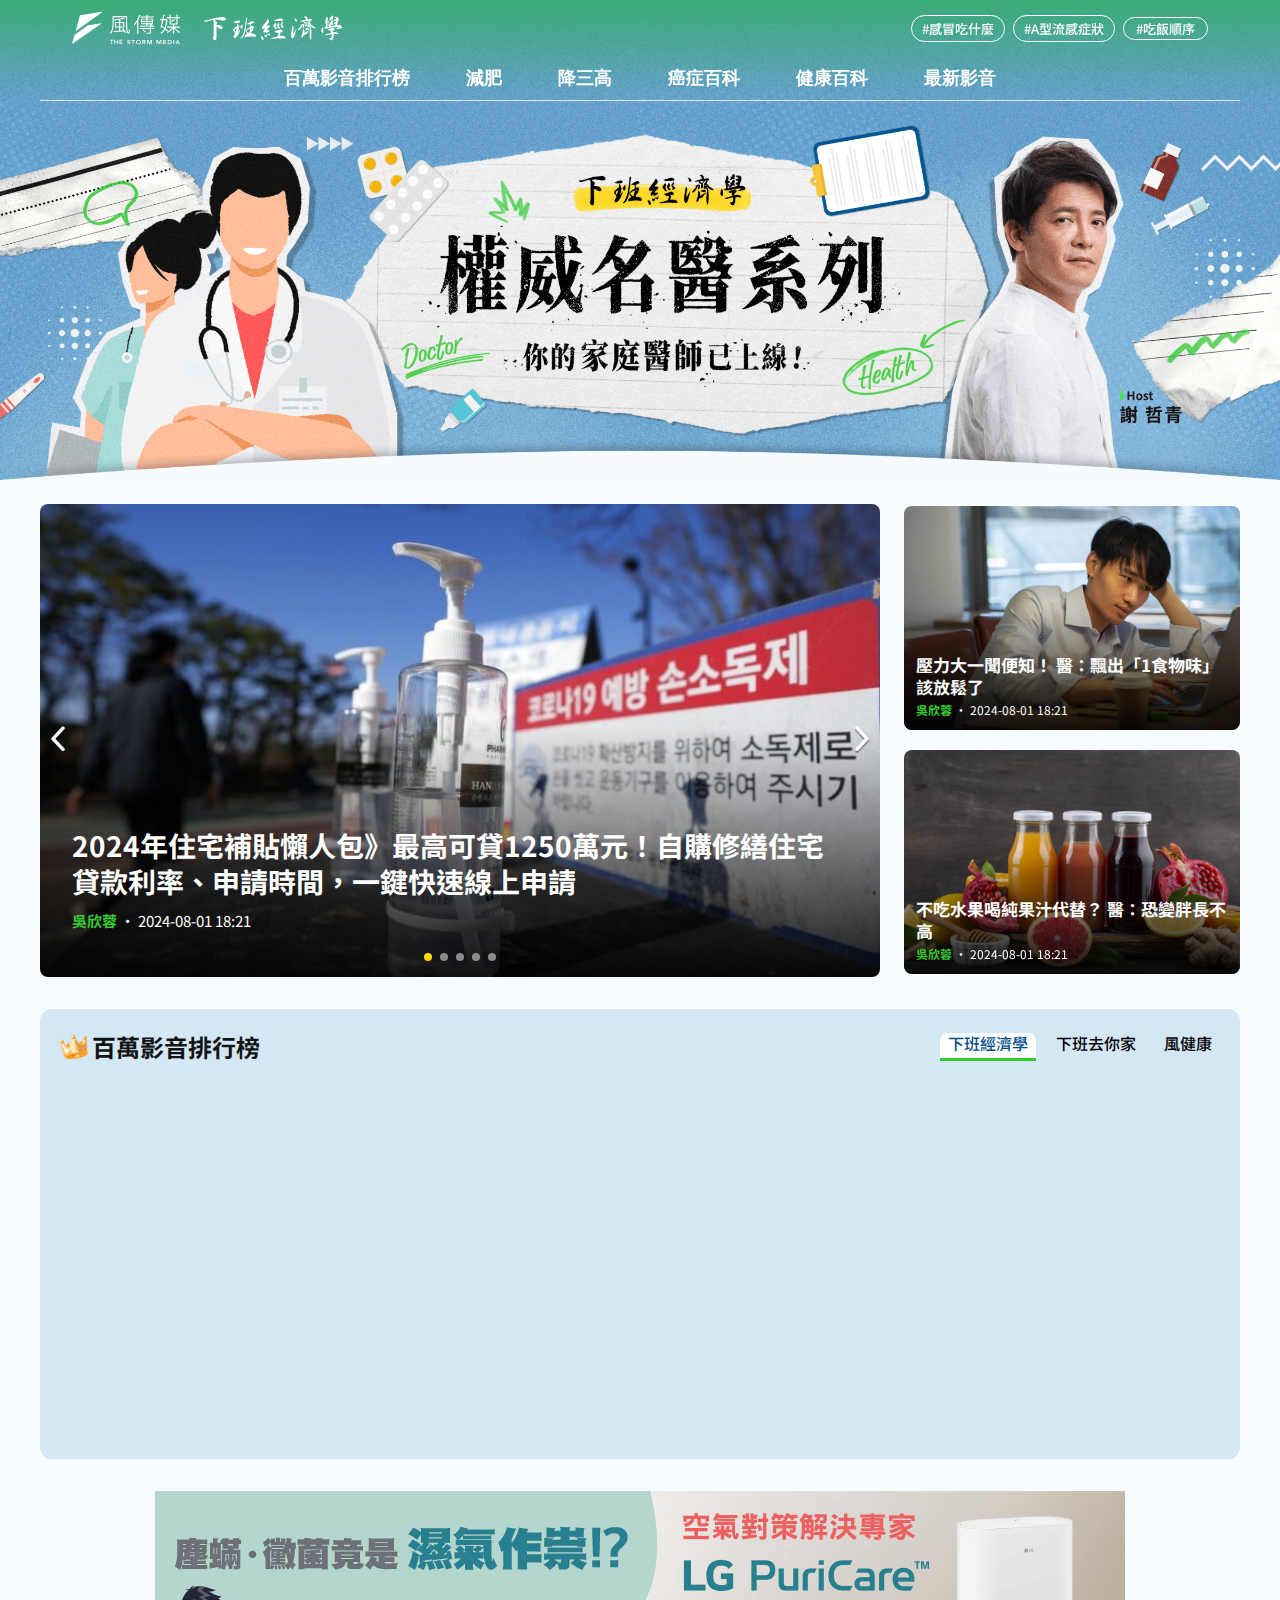
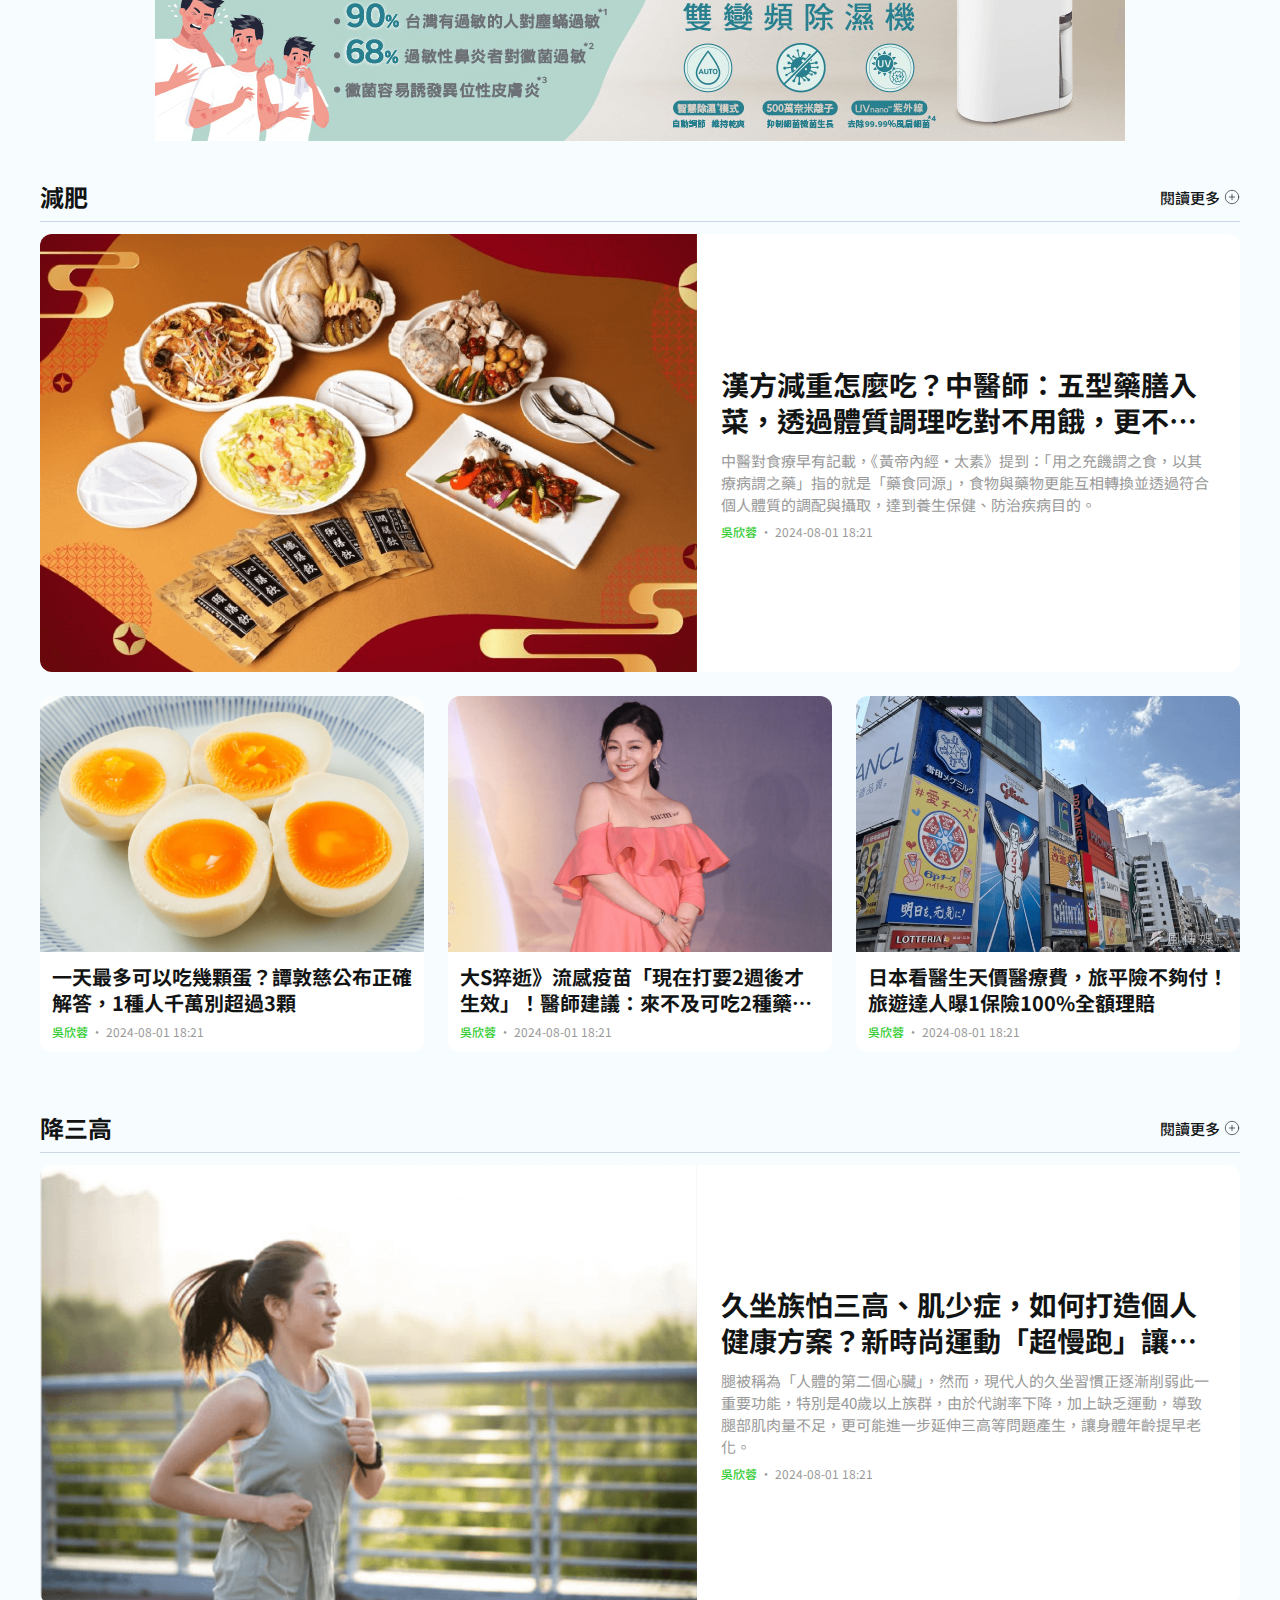
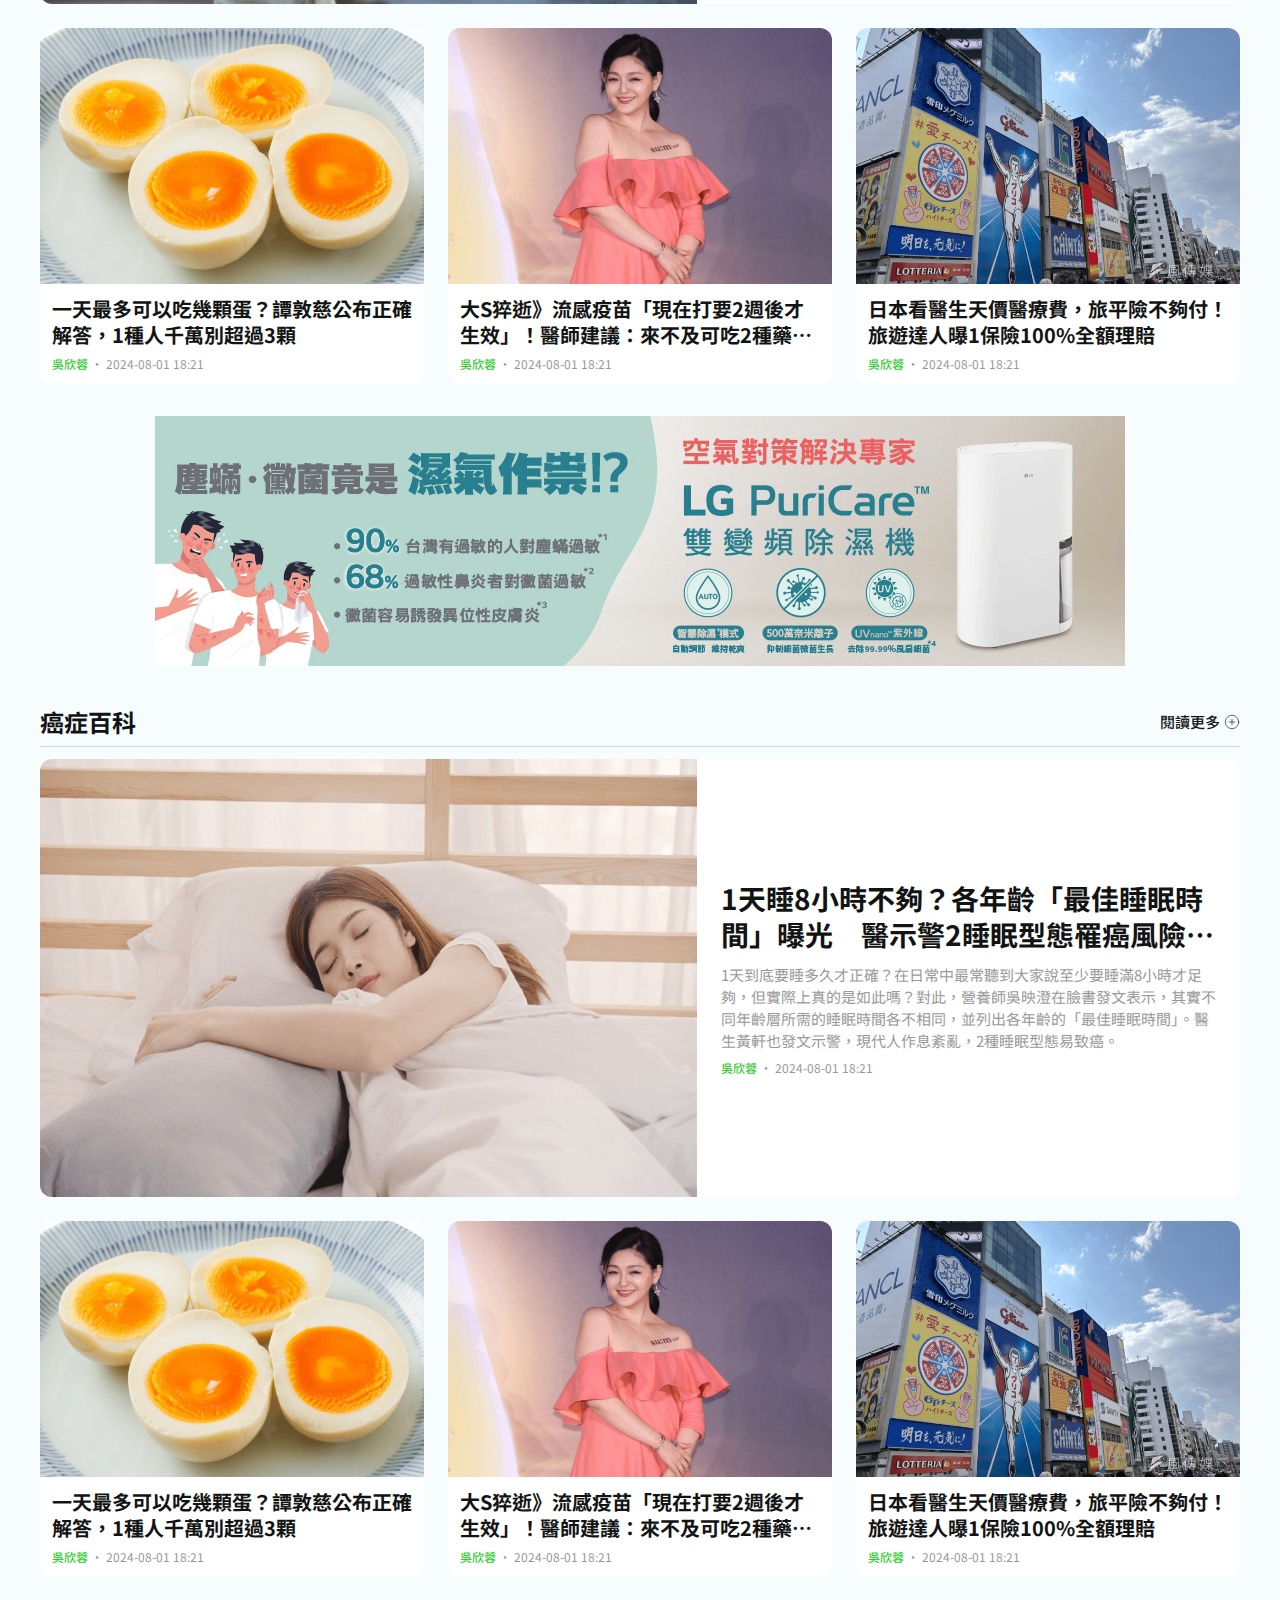
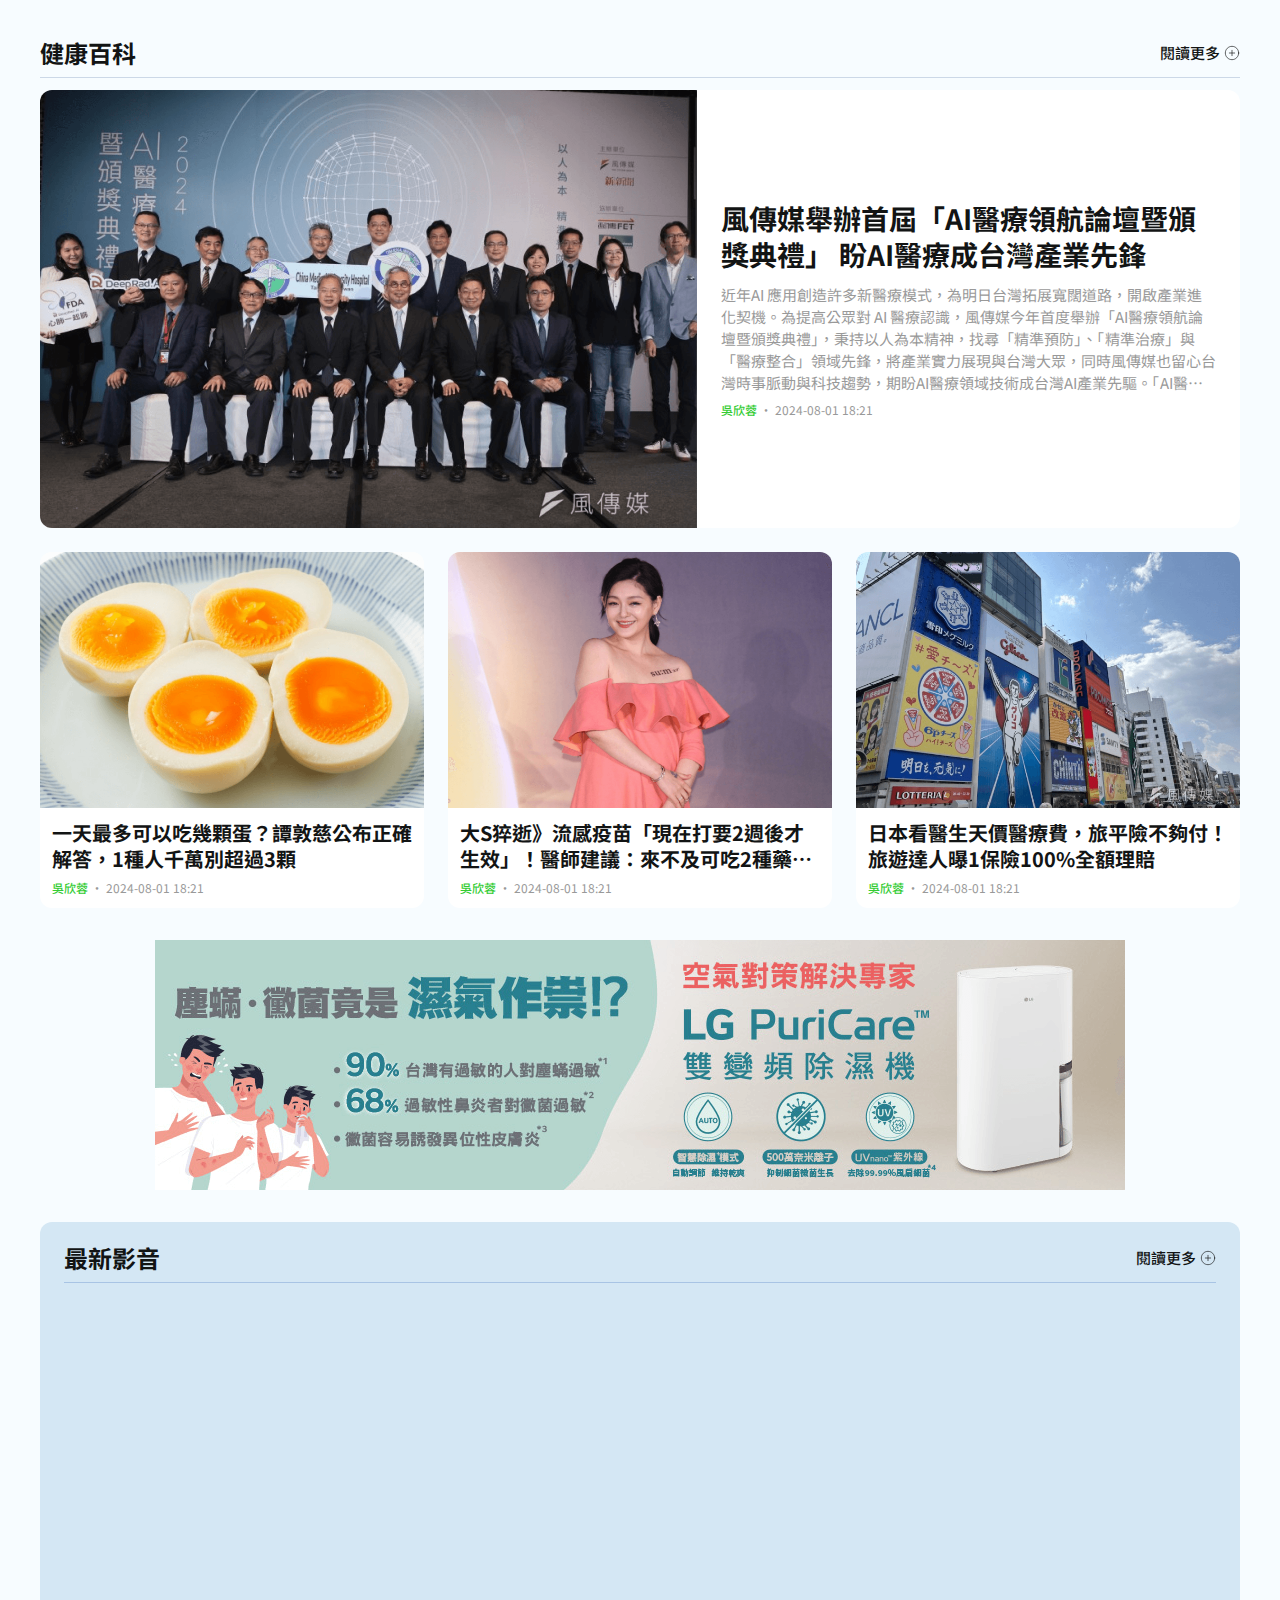
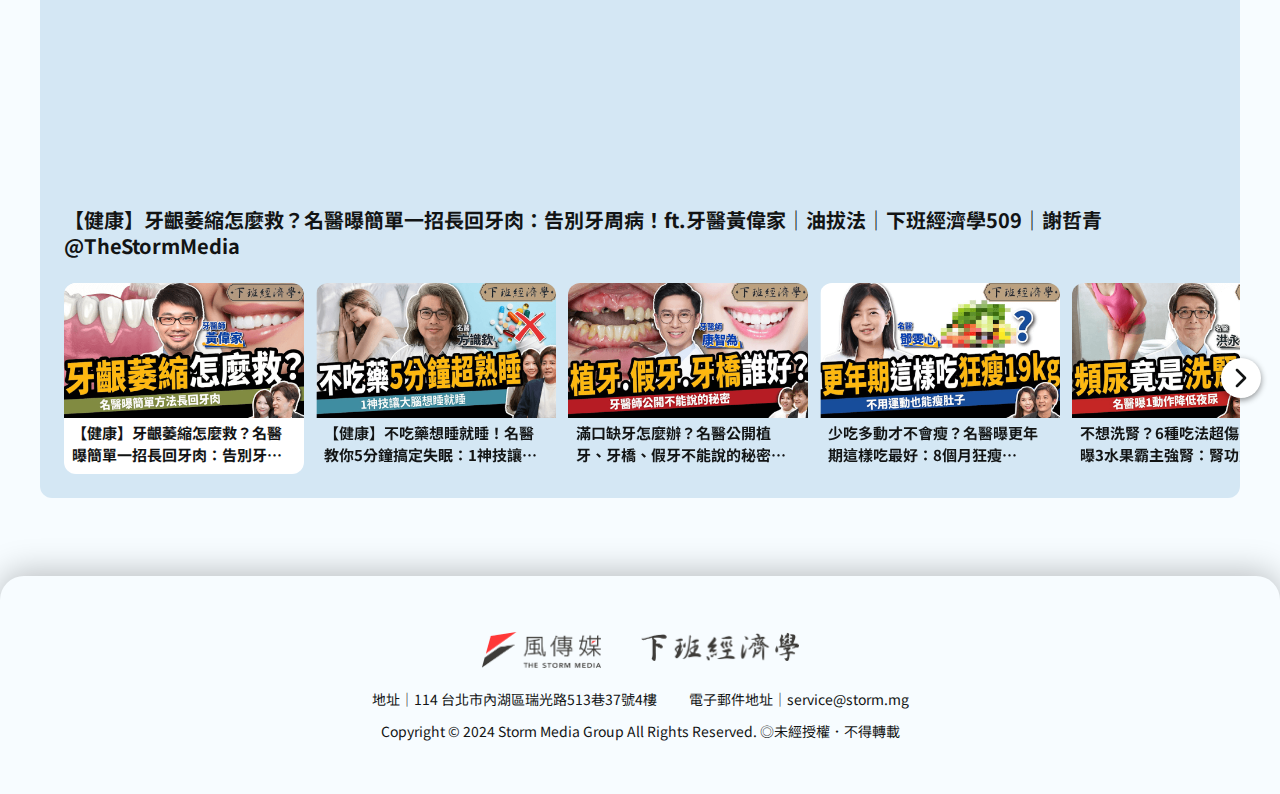
==== commit 0269c675: "health event demo v9" ====
--- a/index.html
+++ b/index.html
@@ -69,11 +69,11 @@
     <meta name="description" content="風傳媒擁有首屈一指、最強大、最優秀的編輯團隊及記者群，以最宏觀的視野掌握國際、國內的新聞、政治、兩岸動態，提供最優秀的原生新聞，讓使用者能看見最公正、真實的新聞內容，並且在本站發表個人的想法與見的，讓全世界都能聽見風傳媒網站中每一位會員的聲音。">
     <meta name="keywords" content="風傳媒,下班經濟學,新青安,房產,房地產投資,理財,生活消費,買房">
     <title>下班經濟學 權威名醫系列｜風傳媒</title>
-    <script type="module" crossorigin="" src="/assets/app-BKLaVENp.js"></script>
-    <link rel="stylesheet" crossorigin="" href="/assets/app-DxFpUm0x.css">
+    <script type="module" crossorigin="" src="/assets/app-DKoGCi7S.js"></script>
+    <link rel="stylesheet" crossorigin="" href="/assets/app-COlJnCmE.css">
   </head>
   <body>
-    <div id="app" data-server-rendered="true"><div class="HomeView bg-blue-100"><!--[--><div class="BaseHeader fixed top-0 left-0 right-0 z-20"><div class="max-w-1200px box-border mx-auto flex justify-between px-20px py-11px md:px-32px border-l-0 border-r-0 border-b border-solid border-#ccd8e7 md:border-0"><div class="flex gap-24px"><a href="https://www.storm.mg/" target="_blank" class="flex content-center h-32px md:h-34px"><img class="w-102px md:hidden" src="/assets/stormLogo-BJUcOpZt.svg" alt=""><img class="hidden w-102px md:w-108px md:block" src="/assets/stormLogoWhite-DSIcpZeG.svg" alt=""></a><a href="https://www.storm.mg/personal-finance" target="_blank" class="flex content-center h-32px md:h-34px"><img class="hidden w-133px md:block md:w-138px" src="/assets/offlineEconomicsLogoWhite-CK9a2lFD.svg" alt=""><img class="block w-133px md:hidden" src="/assets/offlineEconomicsLogo_mb-DaeXi0kM.svg" alt=""></a></div><div class="hidden md:flex md:items-center md:gap-8px"><a class="decoration-none text-white text-13px leading-13px font-500 px-10px py-6px border border-solid border-white rounded-30px hover:!bg-yellow hover:!border-yellow hover:!text-primary" href="https://www.google.com/" target="_blank">#感冒吃什麼</a><a class="decoration-none text-white text-13px leading-13px font-500 px-10px py-6px border border-solid border-white rounded-30px hover:!bg-yellow hover:!border-yellow hover:!text-primary" href="https://www.google.com/" target="_blank">#A型流感症狀</a><a class="decoration-none text-white text-13px leading-13px font-500 px-12px py-4px border border-solid border-white rounded-30px hover:!bg-yellow hover:!border-yellow hover:!text-primary" href="https://www.google.com/" target="_blank">#吃飯順序</a></div><button class="block w-32px h-32px border-none bg-transparent cursor-pointer md:hidden"><img class="block w-32px" src="[data-uri]" alt=""></button></div><div class="!opacity-0 !py-0px !h-0px !md:h-auto !md:py-0px !md:opacity-100 transition-all transition-duration-500 overflow-hidden opacity-100 md:flex md:justify-center md:gap-24px md:max-w-1200px md:mx-auto md:border-t-0 md:border-l-0 md:border-r-0 md:border-b md:border-solid md:border-#dfe7f0"><button class="text-primary md:text-white md:rounded-t-8px bg-opacity-0 bg-white md:text-white block w-full px-16px py-12px text-20px text-start leading-20px font-500 outline-none border-0 cursor-pointer md:text-18px md:font-700 md:w-auto hover:text-primary hover:bg-#DCE9F2 hover:rounded-t-8px"> 百萬影音排行榜 </button><button class="text-primary md:text-white md:rounded-t-8px bg-opacity-0 bg-white md:text-white block w-full px-16px py-12px text-primary text-20px text-start leading-20px font-500 outline-none border-0 cursor-pointer md:text-18px md:font-700 bg-opacity-0 md:mt-0px md:w-auto hover:text-primary hover:bg-#DCE9F2 hover:rounded-t-8px"> 減肥 </button><button class="text-primary md:text-white md:rounded-t-8px bg-opacity-0 bg-white md:text-white block w-full px-16px py-12px text-primary text-20px text-start leading-20px font-500 outline-none border-0 cursor-pointer md:text-18px md:font-700 md:mt-0px md:w-auto hover:text-primary hover:bg-#DCE9F2 hover:rounded-t-8px"> 降三高 </button><button class="text-primary md:text-white md:rounded-t-8px bg-opacity-0 bg-white md:text-white block w-full px-16px py-12px text-primary text-20px text-start leading-20px font-500 outline-none border-0 cursor-pointer md:text-18px md:font-700 md:mt-0px md:w-auto hover:text-primary hover:bg-#DCE9F2 hover:rounded-t-8px"> 癌症百科 </button><button class="text-primary md:text-white md:rounded-t-8px bg-opacity-0 bg-white md:text-white block w-full px-16px py-12px text-primary text-20px text-start leading-20px font-500 outline-none border-0 cursor-pointer md:text-18px md:font-700 md:mt-0px md:w-auto hover:text-primary hover:bg-#DCE9F2 hover:rounded-t-8px"> 健康百科 </button><button class="text-primary md:text-white md:rounded-t-8px bg-opacity-0 bg-white md:text-white block w-full px-16px py-8px text-primary text-20px text-start leading-20px font-500 outline-none border-0 cursor-pointer md:text-18px md:font-700 md:mt-0px md:w-auto hover:text-primary hover:bg-#DCE9F2 hover:rounded-t-8px"> 最新影音 </button><hr class="w-[calc(100%-32px)] bg-#CCD8E7 my-24px md:hidden"><div class="flex flex-wrap gap-12px px-16px md:hidden"><a class="decoration-none break-keep flex-shrink-0 text-#004f8a text-16px leading-16px font-500 px-16px py-8px border border-solid border-#ccd8e7 rounded-30px hover:!bg-yellow hover:!border-yellow hover:!text-primary" href="https://www.google.com/" target="_blank">#感冒吃什麼</a><a class="decoration-none break-keep flex-shrink-0 text-#004f8a text-16px leading-16px font-500 px-16px py-8px border border-solid border-#ccd8e7 rounded-30px hover:!bg-yellow hover:!border-yellow hover:!text-primary" href="https://www.google.com/" target="_blank">#A型流感症狀</a><a class="decoration-none break-keep flex-shrink-0 text-#004f8a text-16px leading-16px font-500 px-16px py-8px border border-solid border-#ccd8e7 rounded-30px hover:!bg-yellow hover:!border-yellow hover:!text-primary" href="https://www.google.com/" target="_blank">#吃飯順序</a></div></div></div><!----><!--]--><div class="mt-56px md:mt-0px"><img class="w-full hidden md:block" src="/assets/banner-ARyqEFMd.png" alt=""><img class="w-full block md:hidden" src="/assets/banner_mb-CTNFL27h.png" alt=""></div><div class="max-w-1200px mx-auto px-16px md:px-32px"><div class="pt-16px md:pt-24px"><div><div class="md:flex md:gap-24px md:items-center"><div class="-mx-16px md:mx-0"><div class="relative"><div class="hidden md:block"><button class="absolute top-50% -translate-y-50% left-4px py-10px py-10px z-10 border-0 bg-transparent cursor-pointer hover:scale-120 transition-all duration-500"><img class="block w-16px h-28px" src="[data-uri]"></button><button class="absolute top-50% -translate-y-50% right-4px py-10px py-10px z-10 border-0 bg-transparent cursor-pointer hover:scale-120 transition-all duration-500"><img class="block w-16px h-28px" src="[data-uri]"></button></div><div class="overflow-hidden md:rounded-8px" style="height:0px;"><div class="flex h-full" style="transition-duration:0ms;transform:translate3d(-100%, 0, 0);"><!--[--><div class="w-full h-full flex-shrink-0"><a href="https://www.google.com" target="_blank" class="block w-full h-full decoration-none relative pointer-events-none" draggable="false"><img class="block w-full h-full object-cover object-center hover:scale-105 transition-all duration-500" src="/assets/slider5-3kGfpnRq.png" draggable="false"></a><div class="absolute w-[calc(100%-40px)] bottom-0 right-0 left-0 bg-gradient-linear bg-gradient-from-black/0 bg-gradient-to-black/90 px-20px pt-100px pb-28px md:w-[calc(100%-64px)] md:px-32px md:pb-46px"><a href="https://www.google.com" target="_blank" class="block w-full h-full decoration-none relative pointer-events-none" draggable="false"><div class="text-white text-18px leading-24px font-700 text-ellipsis line-clamp-2 md:text-28px md:leading-36px">不吃水果喝純果汁代替？ 醫：恐變胖長不高</div></a><div class="text-white text-13px leading-17px mt-8px md:text-15px md:leading-20px md:mt-12px"><a href="https://www.google.com" target="_blank" class="block w-full h-full decoration-none relative pointer-events-none" draggable="false"></a><a class="text-green decoration-none font-700" href="https://www.yahoo.com" target="_blank">吳欣蓉</a> · 2024-08-01 18:21</div></div></div><div class="w-full h-full flex-shrink-0"><a href="https://www.google.com" target="_blank" class="block w-full h-full decoration-none relative pointer-events-none" draggable="false"><img class="block w-full h-full object-cover object-center hover:scale-105 transition-all duration-500" src="/assets/slider1-BnkWRYks.png" draggable="false"></a><div class="absolute w-[calc(100%-40px)] bottom-0 right-0 left-0 bg-gradient-linear bg-gradient-from-black/0 bg-gradient-to-black/90 px-20px pt-100px pb-28px md:w-[calc(100%-64px)] md:px-32px md:pb-46px"><a href="https://www.google.com" target="_blank" class="block w-full h-full decoration-none relative pointer-events-none" draggable="false"><div class="text-white text-18px leading-24px font-700 text-ellipsis line-clamp-2 md:text-28px md:leading-36px">2024年住宅補貼懶人包》最高可貸1250萬元！自購修繕住宅貸款利率、申請時間，一鍵快速線上申請</div></a><div class="text-white text-13px leading-17px mt-8px md:text-15px md:leading-20px md:mt-12px"><a href="https://www.google.com" target="_blank" class="block w-full h-full decoration-none relative pointer-events-none" draggable="false"></a><a class="text-green decoration-none font-700" href="https://www.yahoo.com" target="_blank">吳欣蓉</a> · 2024-08-01 18:21</div></div></div><div class="w-full h-full flex-shrink-0"><a href="https://www.google.com" target="_blank" class="block w-full h-full decoration-none relative pointer-events-none" draggable="false"><img class="block w-full h-full object-cover object-center hover:scale-105 transition-all duration-500" src="/assets/slider2-CH500moV.png" draggable="false"></a><div class="absolute w-[calc(100%-40px)] bottom-0 right-0 left-0 bg-gradient-linear bg-gradient-from-black/0 bg-gradient-to-black/90 px-20px pt-100px pb-28px md:w-[calc(100%-64px)] md:px-32px md:pb-46px"><a href="https://www.google.com" target="_blank" class="block w-full h-full decoration-none relative pointer-events-none" draggable="false"><div class="text-white text-18px leading-24px font-700 text-ellipsis line-clamp-2 md:text-28px md:leading-36px">2024年住宅補貼懶人包》最高可貸1250萬元！自購修繕住宅貸款利率、申請時間，一鍵快速線上申請</div></a><div class="text-white text-13px leading-17px mt-8px md:text-15px md:leading-20px md:mt-12px"><a href="https://www.google.com" target="_blank" class="block w-full h-full decoration-none relative pointer-events-none" draggable="false"></a><a class="text-green decoration-none font-700" href="https://www.yahoo.com" target="_blank">吳欣蓉</a> · 2024-08-01 18:21</div></div></div><div class="w-full h-full flex-shrink-0"><a href="https://www.google.com" target="_blank" class="block w-full h-full decoration-none relative pointer-events-none" draggable="false"><img class="block w-full h-full object-cover object-center hover:scale-105 transition-all duration-500" src="/assets/slider3-DvyPwoQg.png" draggable="false"></a><div class="absolute w-[calc(100%-40px)] bottom-0 right-0 left-0 bg-gradient-linear bg-gradient-from-black/0 bg-gradient-to-black/90 px-20px pt-100px pb-28px md:w-[calc(100%-64px)] md:px-32px md:pb-46px"><a href="https://www.google.com" target="_blank" class="block w-full h-full decoration-none relative pointer-events-none" draggable="false"><div class="text-white text-18px leading-24px font-700 text-ellipsis line-clamp-2 md:text-28px md:leading-36px">2024年住宅補貼懶人包》最高可貸1250萬元！自購修繕住宅貸款利率、申請時間，一鍵快速線上申請</div></a><div class="text-white text-13px leading-17px mt-8px md:text-15px md:leading-20px md:mt-12px"><a href="https://www.google.com" target="_blank" class="block w-full h-full decoration-none relative pointer-events-none" draggable="false"></a><a class="text-green decoration-none font-700" href="https://www.yahoo.com" target="_blank">吳欣蓉</a> · 2024-08-01 18:21</div></div></div><div class="w-full h-full flex-shrink-0"><a href="https://www.google.com" target="_blank" class="block w-full h-full decoration-none relative pointer-events-none" draggable="false"><img class="block w-full h-full object-cover object-center hover:scale-105 transition-all duration-500" src="/assets/slider4-NSSCHMNY.png" draggable="false"></a><div class="absolute w-[calc(100%-40px)] bottom-0 right-0 left-0 bg-gradient-linear bg-gradient-from-black/0 bg-gradient-to-black/90 px-20px pt-100px pb-28px md:w-[calc(100%-64px)] md:px-32px md:pb-46px"><a href="https://www.google.com" target="_blank" class="block w-full h-full decoration-none relative pointer-events-none" draggable="false"><div class="text-white text-18px leading-24px font-700 text-ellipsis line-clamp-2 md:text-28px md:leading-36px">不只新青安！4大因素讓全台房市衝到高點　這1縣年漲幅破2成奪冠</div></a><div class="text-white text-13px leading-17px mt-8px md:text-15px md:leading-20px md:mt-12px"><a href="https://www.google.com" target="_blank" class="block w-full h-full decoration-none relative pointer-events-none" draggable="false"></a><a class="text-green decoration-none font-700" href="https://www.yahoo.com" target="_blank">吳欣蓉</a> · 2024-08-01 18:21</div></div></div><div class="w-full h-full flex-shrink-0"><iframe class="pointer-events-none block w-full h-full" src="https://www.youtube.com/embed/T5O59YloOgQ?autoplay=1&amp;mute=1" frameborder="0" allowfullscreen=""></iframe></div><div class="w-full h-full flex-shrink-0"><a href="https://www.google.com" target="_blank" class="block w-full h-full decoration-none relative pointer-events-none" draggable="false"><img class="block w-full h-full object-cover object-center hover:scale-105 transition-all duration-500" src="/assets/slider4-NSSCHMNY.png" draggable="false"></a><div class="absolute w-[calc(100%-40px)] bottom-0 right-0 left-0 bg-gradient-linear bg-gradient-from-black/0 bg-gradient-to-black/90 px-20px pt-100px pb-28px md:w-[calc(100%-64px)] md:px-32px md:pb-46px"><a href="https://www.google.com" target="_blank" class="block w-full h-full decoration-none relative pointer-events-none" draggable="false"><div class="text-white text-18px leading-24px font-700 text-ellipsis line-clamp-2 md:text-28px md:leading-36px">壓力大一聞便知！ 醫：飄出「1食物味」該放鬆了</div></a><div class="text-white text-13px leading-17px mt-8px md:text-15px md:leading-20px md:mt-12px"><a href="https://www.google.com" target="_blank" class="block w-full h-full decoration-none relative pointer-events-none" draggable="false"></a><a class="text-green decoration-none font-700" href="https://www.yahoo.com" target="_blank">吳欣蓉</a> · 2024-08-01 18:21</div></div></div><div class="w-full h-full flex-shrink-0"><a href="https://www.google.com" target="_blank" class="block w-full h-full decoration-none relative pointer-events-none" draggable="false"><img class="block w-full h-full object-cover object-center hover:scale-105 transition-all duration-500" src="/assets/slider5-3kGfpnRq.png" draggable="false"></a><div class="absolute w-[calc(100%-40px)] bottom-0 right-0 left-0 bg-gradient-linear bg-gradient-from-black/0 bg-gradient-to-black/90 px-20px pt-100px pb-28px md:w-[calc(100%-64px)] md:px-32px md:pb-46px"><a href="https://www.google.com" target="_blank" class="block w-full h-full decoration-none relative pointer-events-none" draggable="false"><div class="text-white text-18px leading-24px font-700 text-ellipsis line-clamp-2 md:text-28px md:leading-36px">不吃水果喝純果汁代替？ 醫：恐變胖長不高</div></a><div class="text-white text-13px leading-17px mt-8px md:text-15px md:leading-20px md:mt-12px"><a href="https://www.google.com" target="_blank" class="block w-full h-full decoration-none relative pointer-events-none" draggable="false"></a><a class="text-green decoration-none font-700" href="https://www.yahoo.com" target="_blank">吳欣蓉</a> · 2024-08-01 18:21</div></div></div><div class="w-full h-full flex-shrink-0"><a href="https://www.google.com" target="_blank" class="block w-full h-full decoration-none relative pointer-events-none" draggable="false"><img class="block w-full h-full object-cover object-center hover:scale-105 transition-all duration-500" src="/assets/slider1-BnkWRYks.png" draggable="false"></a><div class="absolute w-[calc(100%-40px)] bottom-0 right-0 left-0 bg-gradient-linear bg-gradient-from-black/0 bg-gradient-to-black/90 px-20px pt-100px pb-28px md:w-[calc(100%-64px)] md:px-32px md:pb-46px"><a href="https://www.google.com" target="_blank" class="block w-full h-full decoration-none relative pointer-events-none" draggable="false"><div class="text-white text-18px leading-24px font-700 text-ellipsis line-clamp-2 md:text-28px md:leading-36px">2024年住宅補貼懶人包》最高可貸1250萬元！自購修繕住宅貸款利率、申請時間，一鍵快速線上申請</div></a><div class="text-white text-13px leading-17px mt-8px md:text-15px md:leading-20px md:mt-12px"><a href="https://www.google.com" target="_blank" class="block w-full h-full decoration-none relative pointer-events-none" draggable="false"></a><a class="text-green decoration-none font-700" href="https://www.yahoo.com" target="_blank">吳欣蓉</a> · 2024-08-01 18:21</div></div></div><!--]--></div></div><div class="flex justify-center gap-8px cursor-pointer absolute w-full bottom-8px md:bottom-16px"><!--[--><span class="bg-yellow !bg-opacity-100 w-8px h-8px rounded-full bg-white bg-opacity-50 transition-all duration-500"></span><span class="w-8px h-8px rounded-full bg-white bg-opacity-50 transition-all duration-500"></span><span class="w-8px h-8px rounded-full bg-white bg-opacity-50 transition-all duration-500"></span><span class="w-8px h-8px rounded-full bg-white bg-opacity-50 transition-all duration-500"></span><span class="w-8px h-8px rounded-full bg-white bg-opacity-50 transition-all duration-500"></span><span class="w-8px h-8px rounded-full bg-white bg-opacity-50 transition-all duration-500"></span><span class="w-8px h-8px rounded-full bg-white bg-opacity-50 transition-all duration-500"></span><!--]--></div></div></div><div class="hidden flex-basis-28% flex-shrink-0 md:block"><!--[--><div class="relative rounded-8px overflow-hidden"><a href="https://www.google.com" target="_blank" class="block w-full h-full decoration-none relative pointer-events-none" draggable="false"><img class="block w-full h-full object-cover object-center hover:scale-105 transition-all duration-500" src="/assets/slider4-NSSCHMNY.png" draggable="false"></a><div class="absolute w-[calc(100%-24px)] bottom-0 right-0 left-0 bg-gradient-linear bg-gradient-from-black/0 bg-gradient-to-black/90 px-12px pt-50px pb-12px"><a href="https://www.google.com" target="_blank" class="block w-full h-full decoration-none relative pointer-events-none" draggable="false"><div class="text-white text-17px leading-22px font-700 text-ellipsis line-clamp-2">壓力大一聞便知！ 醫：飄出「1食物味」該放鬆了</div></a><div class="text-white text-12px leading-16px mt-4px"><a href="https://www.google.com" target="_blank" class="block w-full h-full decoration-none relative pointer-events-none" draggable="false"></a><a class="text-green decoration-none font-700" href="https://www.yahoo.com" target="_blank">吳欣蓉</a> · 2024-08-01 18:21</div></div></div><div class="mt-20px relative rounded-8px overflow-hidden"><a href="https://www.google.com" target="_blank" class="block w-full h-full decoration-none relative pointer-events-none" draggable="false"><img class="block w-full h-full object-cover object-center hover:scale-105 transition-all duration-500" src="/assets/slider5-3kGfpnRq.png" draggable="false"></a><div class="absolute w-[calc(100%-24px)] bottom-0 right-0 left-0 bg-gradient-linear bg-gradient-from-black/0 bg-gradient-to-black/90 px-12px pt-50px pb-12px"><a href="https://www.google.com" target="_blank" class="block w-full h-full decoration-none relative pointer-events-none" draggable="false"><div class="text-white text-17px leading-22px font-700 text-ellipsis line-clamp-2">不吃水果喝純果汁代替？ 醫：恐變胖長不高</div></a><div class="text-white text-12px leading-16px mt-4px"><a href="https://www.google.com" target="_blank" class="block w-full h-full decoration-none relative pointer-events-none" draggable="false"></a><a class="text-green decoration-none font-700" href="https://www.yahoo.com" target="_blank">吳欣蓉</a> · 2024-08-01 18:21</div></div></div><!--]--></div></div></div></div><div class="pt-24px md:pt-32px" id="videoRank"><div class="bg-blue-200 px-20px py-12px rounded-12px md:py-24px"><div class="md:flex md:justify-between md:items-center"><div class="flex gap-4px items-center"><div><img class="block w-28px h-24px" src="[data-uri]" alt=""></div><div class="text-primary text-24px font-700 leading-24px">百萬影音排行榜</div></div><div class="flex gap-12px justify-center mt-20px -mx-20px border-0 border-b-3px border-solid border-#CADBE7 md:m-0px md:border-b-0"><div class="text-#004F8A bg-white border-0 border-b-3px border-solid border-green -mb-3px text-16px leading-21px font-500 px-8px pb-4px cursor-pointer rounded-t-8px overflow-hidden md:mb-0px hover:bg-#dce9f2 hover:text-#004F8A hover:border-0 hover:border-b-3px hover:border-solid hover:border-green"> 下班經濟學 </div><div class="-mb-3px text-16px leading-21px font-500 px-8px pb-4px cursor-pointer rounded-t-8px overflow-hidden md:mb-0px hover:bg-#dce9f2 hover:text-#004F8A hover:border-0 hover:border-b-3px hover:border-solid hover:border-green"> 下班去你家 </div><div class="-mb-3px text-16px leading-21px font-500 px-8px pb-4px cursor-pointer rounded-t-8px overflow-hidden md:mb-0px hover:bg-#dce9f2 hover:text-#004F8A hover:border-0 hover:border-b-3px hover:border-solid hover:border-green"> 風健康 </div></div></div><div class="mt-16px mt-20px"><div class="grid gap-16px md:grid-cols-5 md:gap-x-16px md:gap-y-24px"><!--[--><div class="group relative rounded-8px overflow-hidden animate-delay-0s animate-duration-500"><a class="flex gap-12px h-full decoration-none md:block group-hover:filter-brightness-110"><div class="relative w-50% rounded-8px overflow-hidden md:w-auto"><img class="block w-full h-full object-cover object-center" src="file:///assets/video1-DKEXoZdE.png" alt=""><img class="absolute top-50% left-50% -translate-50% block w-32px group-hover:hidden" src="[data-uri]" alt=""><img class="absolute top-50% left-50% -translate-50% hidden w-32px group-hover:block" src="[data-uri]" alt=""><img class="absolute top-0 left-8px w-23px block" src="[data-uri]" alt=""><!----><!----></div><div class="mt-4px w-50% md:w-auto"><div class="text-primary font-700 text-ellipsis text-15px leading-19px line-clamp-3 md:line-clamp-2 group-hover:text-#393d40">【健康】牙齦萎縮怎麼救？名醫曝簡單一招長回牙肉：告別牙周病！ft.牙醫黃偉家｜油拔法｜下班經濟學509｜謝哲青 @TheStormMedia</div></div></a></div><div class="group relative rounded-8px overflow-hidden animate-delay-0s animate-duration-500"><a class="flex gap-12px h-full decoration-none md:block group-hover:filter-brightness-110"><div class="relative w-50% rounded-8px overflow-hidden md:w-auto"><img class="block w-full h-full object-cover object-center" src="file:///assets/video2-OKgrkmeg.png" alt=""><img class="absolute top-50% left-50% -translate-50% block w-32px group-hover:hidden" src="[data-uri]" alt=""><img class="absolute top-50% left-50% -translate-50% hidden w-32px group-hover:block" src="[data-uri]" alt=""><!----><img class="absolute top-0 left-8px w-23px block" src="[data-uri]" alt=""><!----></div><div class="mt-4px w-50% md:w-auto"><div class="text-primary font-700 text-ellipsis text-15px leading-19px line-clamp-3 md:line-clamp-2 group-hover:text-#393d40">【健康】不吃藥想睡就睡！名醫教你5分鐘搞定失眠：1神技讓大腦超熟睡！ft. 方識欽醫師｜下班經濟學547｜謝哲青、蔡尚樺 @TheStormMedia</div></div></a></div><div class="group relative rounded-8px overflow-hidden animate-delay-0s animate-duration-500"><a class="flex gap-12px h-full decoration-none md:block group-hover:filter-brightness-110"><div class="relative w-50% rounded-8px overflow-hidden md:w-auto"><img class="block w-full h-full object-cover object-center" src="file:///assets/video3-DtCgcx4d.png" alt=""><img class="absolute top-50% left-50% -translate-50% block w-32px group-hover:hidden" src="[data-uri]" alt=""><img class="absolute top-50% left-50% -translate-50% hidden w-32px group-hover:block" src="[data-uri]" alt=""><!----><!----><img class="absolute top-0 left-8px w-23px block" src="[data-uri]" alt=""></div><div class="mt-4px w-50% md:w-auto"><div class="text-primary font-700 text-ellipsis text-15px leading-19px line-clamp-3 md:line-clamp-2 group-hover:text-#393d40">滿口缺牙怎麼辦？名醫公開植牙、牙橋、假牙不能說的秘密！ft.牙醫師 康智為｜下班經濟學459</div></div></a></div><div class="group relative rounded-8px overflow-hidden animate-delay-0s animate-duration-500"><a class="flex gap-12px h-full decoration-none md:block group-hover:filter-brightness-110"><div class="relative w-50% rounded-8px overflow-hidden md:w-auto"><img class="block w-full h-full object-cover object-center" src="file:///assets/video4-DaQkdKqu.png" alt=""><img class="absolute top-50% left-50% -translate-50% block w-32px group-hover:hidden" src="[data-uri]" alt=""><img class="absolute top-50% left-50% -translate-50% hidden w-32px group-hover:block" src="[data-uri]" alt=""><!----><!----><!----></div><div class="mt-4px w-50% md:w-auto"><div class="text-primary font-700 text-ellipsis text-15px leading-19px line-clamp-3 md:line-clamp-2 group-hover:text-#393d40">少吃多動才不會瘦？名醫曝更年期這樣吃最好：8個月狂瘦42kg！ft. 鄧雯心醫師｜下班經濟學477｜謝哲青 @TheStormMedia</div></div></a></div><div class="group relative rounded-8px overflow-hidden animate-delay-0s animate-duration-500"><a class="flex gap-12px h-full decoration-none md:block group-hover:filter-brightness-110"><div class="relative w-50% rounded-8px overflow-hidden md:w-auto"><img class="block w-full h-full object-cover object-center" src="file:///assets/video5-Bu_Eejc5.png" alt=""><img class="absolute top-50% left-50% -translate-50% block w-32px group-hover:hidden" src="[data-uri]" alt=""><img class="absolute top-50% left-50% -translate-50% hidden w-32px group-hover:block" src="[data-uri]" alt=""><!----><!----><!----></div><div class="mt-4px w-50% md:w-auto"><div class="text-primary font-700 text-ellipsis text-15px leading-19px line-clamp-3 md:line-clamp-2 group-hover:text-#393d40">不想洗腎？6種吃法超傷腎！名醫曝3水果霸主強腎：腎功能狂飆30分！ft. 洪永祥醫師｜下班經濟學539｜謝哲青 @TheStormMedia</div></div></a></div><div class="group relative rounded-8px overflow-hidden animate-delay-0s animate-duration-500"><a class="flex gap-12px h-full decoration-none md:block group-hover:filter-brightness-110"><div class="relative w-50% rounded-8px overflow-hidden md:w-auto"><img class="block w-full h-full object-cover object-center" src="file:///assets/video6-DL3SLgmk.png" alt=""><img class="absolute top-50% left-50% -translate-50% block w-32px group-hover:hidden" src="[data-uri]" alt=""><img class="absolute top-50% left-50% -translate-50% hidden w-32px group-hover:block" src="[data-uri]" alt=""><!----><!----><!----></div><div class="mt-4px w-50% md:w-auto"><div class="text-primary font-700 text-ellipsis text-15px leading-19px line-clamp-3 md:line-clamp-2 group-hover:text-#393d40">不吃藥、不開刀拯救痠痛麻！名醫曝告別肩頸痛關鍵：一動作拉開筋膜！ft.@PanJenli ｜下班經濟學349</div></div></a></div><div class="group relative rounded-8px overflow-hidden animate-delay-0s animate-duration-500"><a class="flex gap-12px h-full decoration-none md:block group-hover:filter-brightness-110"><div class="relative w-50% rounded-8px overflow-hidden md:w-auto"><img class="block w-full h-full object-cover object-center" src="file:///assets/video7-pEKc9ShB.png" alt=""><img class="absolute top-50% left-50% -translate-50% block w-32px group-hover:hidden" src="[data-uri]" alt=""><img class="absolute top-50% left-50% -translate-50% hidden w-32px group-hover:block" src="[data-uri]" alt=""><!----><!----><!----></div><div class="mt-4px w-50% md:w-auto"><div class="text-primary font-700 text-ellipsis text-15px leading-19px line-clamp-3 md:line-clamp-2 group-hover:text-#393d40">脂肪肝竟是癌症前兆？名醫教你1分鐘保肝：狂降膽固醇、有效抗癌！ft. 樓中亮醫師｜下班經濟學507｜謝哲青 @TheStormMedia</div></div></a></div><div class="group relative rounded-8px overflow-hidden animate-delay-0s animate-duration-500"><a class="flex gap-12px h-full decoration-none md:block group-hover:filter-brightness-110"><div class="relative w-50% rounded-8px overflow-hidden md:w-auto"><img class="block w-full h-full object-cover object-center" src="file:///assets/video8-DvQpWg2R.png" alt=""><img class="absolute top-50% left-50% -translate-50% block w-32px group-hover:hidden" src="[data-uri]" alt=""><img class="absolute top-50% left-50% -translate-50% hidden w-32px group-hover:block" src="[data-uri]" alt=""><!----><!----><!----></div><div class="mt-4px w-50% md:w-auto"><div class="text-primary font-700 text-ellipsis text-15px leading-19px line-clamp-3 md:line-clamp-2 group-hover:text-#393d40">一個錯誤，糖尿病3個月就洗腎！名醫曝5大神奇食物降尿酸：1秘訣永遠不痛風！ft.腎臟科醫師洪永祥｜下班經濟學391</div></div></a></div><div class="group relative rounded-8px overflow-hidden animate-delay-0s animate-duration-500"><a class="flex gap-12px h-full decoration-none md:block group-hover:filter-brightness-110"><div class="relative w-50% rounded-8px overflow-hidden md:w-auto"><img class="block w-full h-full object-cover object-center" src="file:///assets/video9-B-1MRByY.png" alt=""><img class="absolute top-50% left-50% -translate-50% block w-32px group-hover:hidden" src="[data-uri]" alt=""><img class="absolute top-50% left-50% -translate-50% hidden w-32px group-hover:block" src="[data-uri]" alt=""><!----><!----><!----></div><div class="mt-4px w-50% md:w-auto"><div class="text-primary font-700 text-ellipsis text-15px leading-19px line-clamp-3 md:line-clamp-2 group-hover:text-#393d40">注意！耳鳴是大腦在求救！名醫曝不吃藥2招恢復聽力：消除暈眩、頭痛！ft. 賴仁淙醫師｜下班經濟學535｜謝哲青 @TheStormMedia</div></div></a></div><div class="group relative rounded-8px overflow-hidden animate-delay-0s animate-duration-500"><a class="flex gap-12px h-full decoration-none md:block group-hover:filter-brightness-110"><div class="relative w-50% rounded-8px overflow-hidden md:w-auto"><img class="block w-full h-full object-cover object-center" src="file:///assets/video10-DcL2UuW3.png" alt=""><img class="absolute top-50% left-50% -translate-50% block w-32px group-hover:hidden" src="[data-uri]" alt=""><img class="absolute top-50% left-50% -translate-50% hidden w-32px group-hover:block" src="[data-uri]" alt=""><!----><!----><!----></div><div class="mt-4px w-50% md:w-auto"><div class="text-primary font-700 text-ellipsis text-15px leading-19px line-clamp-3 md:line-clamp-2 group-hover:text-#393d40">控糖、消水腫！水蜜桃美膚關鍵在果皮 簡單2步驟去除絨毛過敏原</div></div></a></div><!--]--></div></div><!----></div></div><div class="pt-24px md:pt-32px flex justify-center items-center"><div id="first-ads" class="w-full max-w-970px hidden mx-auto md:inline-block"><img class="block w-full" src="/assets/pc-SflTQBu8.png" alt=""></div><div id="first-ads-mb" class="w-full max-w-300px inline-block mx-auto md:hidden"><img class="block w-full" src="/assets/mb-CRrjal9p.png" alt=""></div></div><div class="pt-24px md:pt-32px" id="lossWeight"><div><div class="flex justify-between items-center border-blue-300 border-solid border-0 border-b pb-12px"><div class="text-24px leading-24px text-primary font-700">減肥</div><a class="flex gap-4px items-center text-15px leading-15px text-primary font-500 decoration-none hover:text-green" href="https://www.google.com" target="_blank"><div>閱讀更多</div><svg width="16" height="16" viewBox="0 0 24 24" fill="none" xmlns="http://www.w3.org/2000/svg"><path d="M12 8V16M8 12H16M22 12C22 17.5228 17.5228 22 12 22C6.47715 22 2 17.5228 2 12C2 6.47715 6.47715 2 12 2C17.5228 2 22 6.47715 22 12Z" stroke="currentColor" stroke-linecap="round" stroke-linejoin="round"></path></svg></a></div><div class="mt-12px"><div><div class="grid grid-cols-1 gap-24px md:grid-cols-3"><!--[--><div class="group rounded-12px overflow-hidden bg-white hover:filter-brightness-110 hover:bg-gray-600 col-span-1 md:col-span-3"><a href="https://www.google.com" target="_blank" class="block md:flex md:items-center decoration-none"><div class="md:w-57%"><img class="w-full block object-cover object-center" src="/assets/image1-DrYj16hU.png" alt=""></div></a><div class="p-24px md:w-43%"><a href="https://www.google.com" target="_blank" class="block md:flex md:items-center decoration-none"><div class="text-20px leading-26px line-clamp-3 md:leading-36px md:text-28px md:line-clamp-2 text-primary font-700 text-ellipsis group-hover:text-#393d40">漢方減重怎麼吃？中醫師：五型藥膳入菜，透過體質調理吃對不用餓，更不復胖</div><div class="text-gray-500 text-15px leading-22px font-400 text-ellipsis line-clamp-3 mt-12px md:line-clamp-5">中醫對食療早有記載，《黃帝內經‧太素》提到：「用之充饑謂之食，以其療病謂之藥」指的就是「藥食同源」，食物與藥物更能互相轉換並透過符合個人體質的調配與攝取，達到養生保健、防治疾病目的。</div></a><div class="mt-8px text-gray-500 text-12px leading-16px"><a href="https://www.google.com" target="_blank" class="block md:flex md:items-center decoration-none"></a><a class="text-green decoration-none font-500" href="https://www.google.com">吳欣蓉</a> · 2024-08-01 18:21</div></div></div><div class="group rounded-12px overflow-hidden bg-white hover:filter-brightness-110 hover:bg-gray-600"><a href="https://www.google.com" target="_blank" class="flex items-center md:block decoration-none"><div class="w-49% md:w-auto"><img class="w-full block object-cover object-center" src="/assets/image2-EIgUeYv0.png" alt=""></div></a><div class="p-12px w-51% md:w-auto"><a href="https://www.google.com" target="_blank" class="flex items-center md:block decoration-none"><div class="text-17px leading-22px line-clamp-3 md:leading-26px md:text-20px md:line-clamp-2 text-primary font-700 text-ellipsis group-hover:text-#393d40">一天最多可以吃幾顆蛋？譚敦慈公布正確解答，1種人千萬別超過3顆</div><!----></a><div class="mt-8px text-gray-500 text-12px leading-16px"><a href="https://www.google.com" target="_blank" class="flex items-center md:block decoration-none"></a><a class="text-green decoration-none font-500" href="https://www.google.com">吳欣蓉</a> · 2024-08-01 18:21</div></div></div><div class="group rounded-12px overflow-hidden bg-white hover:filter-brightness-110 hover:bg-gray-600"><a href="https://www.google.com" target="_blank" class="flex items-center md:block decoration-none"><div class="w-49% md:w-auto"><img class="w-full block object-cover object-center" src="/assets/image3-DZi1TJn-.png" alt=""></div></a><div class="p-12px w-51% md:w-auto"><a href="https://www.google.com" target="_blank" class="flex items-center md:block decoration-none"><div class="text-17px leading-22px line-clamp-3 md:leading-26px md:text-20px md:line-clamp-2 text-primary font-700 text-ellipsis group-hover:text-#393d40">大S猝逝》流感疫苗「現在打要2週後才生效」！醫師建議：來不及可吃2種藥預防</div><!----></a><div class="mt-8px text-gray-500 text-12px leading-16px"><a href="https://www.google.com" target="_blank" class="flex items-center md:block decoration-none"></a><a class="text-green decoration-none font-500" href="https://www.google.com">吳欣蓉</a> · 2024-08-01 18:21</div></div></div><div class="group rounded-12px overflow-hidden bg-white hover:filter-brightness-110 hover:bg-gray-600"><a href="https://www.google.com" target="_blank" class="flex items-center md:block decoration-none"><div class="w-49% md:w-auto"><img class="w-full block object-cover object-center" src="/assets/image4-CddHe2H-.png" alt=""></div></a><div class="p-12px w-51% md:w-auto"><a href="https://www.google.com" target="_blank" class="flex items-center md:block decoration-none"><div class="text-17px leading-22px line-clamp-3 md:leading-26px md:text-20px md:line-clamp-2 text-primary font-700 text-ellipsis group-hover:text-#393d40">日本看醫生天價醫療費，旅平險不夠付！旅遊達人曝1保險100%全額理賠</div><!----></a><div class="mt-8px text-gray-500 text-12px leading-16px"><a href="https://www.google.com" target="_blank" class="flex items-center md:block decoration-none"></a><a class="text-green decoration-none font-500" href="https://www.google.com">吳欣蓉</a> · 2024-08-01 18:21</div></div></div><!--]--></div></div></div></div></div><div class="pt-48px md:pt-64px" id="lossThreeHeight"><div><div class="flex justify-between items-center border-blue-300 border-solid border-0 border-b pb-12px"><div class="text-24px leading-24px text-primary font-700">降三高</div><a class="flex gap-4px items-center text-15px leading-15px text-primary font-500 decoration-none hover:text-green" href="https://www.google.com" target="_blank"><div>閱讀更多</div><svg width="16" height="16" viewBox="0 0 24 24" fill="none" xmlns="http://www.w3.org/2000/svg"><path d="M12 8V16M8 12H16M22 12C22 17.5228 17.5228 22 12 22C6.47715 22 2 17.5228 2 12C2 6.47715 6.47715 2 12 2C17.5228 2 22 6.47715 22 12Z" stroke="currentColor" stroke-linecap="round" stroke-linejoin="round"></path></svg></a></div><div class="mt-12px"><div><div class="grid grid-cols-1 gap-24px md:grid-cols-3"><!--[--><div class="group rounded-12px overflow-hidden bg-white hover:filter-brightness-110 hover:bg-gray-600 col-span-1 md:col-span-3"><a href="https://www.google.com" target="_blank" class="block md:flex md:items-center decoration-none"><div class="md:w-57%"><img class="w-full block object-cover object-center" src="/assets/image1-B83yb3eY.png" alt=""></div></a><div class="p-24px md:w-43%"><a href="https://www.google.com" target="_blank" class="block md:flex md:items-center decoration-none"><div class="text-20px leading-26px line-clamp-3 md:leading-36px md:text-28px md:line-clamp-2 text-primary font-700 text-ellipsis group-hover:text-#393d40">久坐族怕三高、肌少症，如何打造個人健康方案？新時尚運動「超慢跑」讓你運動不累，還能逆轉年齡！</div><div class="text-gray-500 text-15px leading-22px font-400 text-ellipsis line-clamp-3 mt-12px md:line-clamp-5">腿被稱為「人體的第二個心臟」，然而，現代人的久坐習慣正逐漸削弱此一重要功能，特別是40歲以上族群，由於代謝率下降，加上缺乏運動，導致腿部肌肉量不足，更可能進一步延伸三高等問題產生，讓身體年齡提早老化。</div></a><div class="mt-8px text-gray-500 text-12px leading-16px"><a href="https://www.google.com" target="_blank" class="block md:flex md:items-center decoration-none"></a><a class="text-green decoration-none font-500" href="https://www.google.com">吳欣蓉</a> · 2024-08-01 18:21</div></div></div><div class="group rounded-12px overflow-hidden bg-white hover:filter-brightness-110 hover:bg-gray-600"><a href="https://www.google.com" target="_blank" class="flex items-center md:block decoration-none"><div class="w-49% md:w-auto"><img class="w-full block object-cover object-center" src="/assets/image2-EIgUeYv0.png" alt=""></div></a><div class="p-12px w-51% md:w-auto"><a href="https://www.google.com" target="_blank" class="flex items-center md:block decoration-none"><div class="text-17px leading-22px line-clamp-3 md:leading-26px md:text-20px md:line-clamp-2 text-primary font-700 text-ellipsis group-hover:text-#393d40">一天最多可以吃幾顆蛋？譚敦慈公布正確解答，1種人千萬別超過3顆</div><!----></a><div class="mt-8px text-gray-500 text-12px leading-16px"><a href="https://www.google.com" target="_blank" class="flex items-center md:block decoration-none"></a><a class="text-green decoration-none font-500" href="https://www.google.com">吳欣蓉</a> · 2024-08-01 18:21</div></div></div><div class="group rounded-12px overflow-hidden bg-white hover:filter-brightness-110 hover:bg-gray-600"><a href="https://www.google.com" target="_blank" class="flex items-center md:block decoration-none"><div class="w-49% md:w-auto"><img class="w-full block object-cover object-center" src="/assets/image3-DZi1TJn-.png" alt=""></div></a><div class="p-12px w-51% md:w-auto"><a href="https://www.google.com" target="_blank" class="flex items-center md:block decoration-none"><div class="text-17px leading-22px line-clamp-3 md:leading-26px md:text-20px md:line-clamp-2 text-primary font-700 text-ellipsis group-hover:text-#393d40">大S猝逝》流感疫苗「現在打要2週後才生效」！醫師建議：來不及可吃2種藥預防</div><!----></a><div class="mt-8px text-gray-500 text-12px leading-16px"><a href="https://www.google.com" target="_blank" class="flex items-center md:block decoration-none"></a><a class="text-green decoration-none font-500" href="https://www.google.com">吳欣蓉</a> · 2024-08-01 18:21</div></div></div><div class="group rounded-12px overflow-hidden bg-white hover:filter-brightness-110 hover:bg-gray-600"><a href="https://www.google.com" target="_blank" class="flex items-center md:block decoration-none"><div class="w-49% md:w-auto"><img class="w-full block object-cover object-center" src="/assets/image4-CddHe2H-.png" alt=""></div></a><div class="p-12px w-51% md:w-auto"><a href="https://www.google.com" target="_blank" class="flex items-center md:block decoration-none"><div class="text-17px leading-22px line-clamp-3 md:leading-26px md:text-20px md:line-clamp-2 text-primary font-700 text-ellipsis group-hover:text-#393d40">日本看醫生天價醫療費，旅平險不夠付！旅遊達人曝1保險100%全額理賠</div><!----></a><div class="mt-8px text-gray-500 text-12px leading-16px"><a href="https://www.google.com" target="_blank" class="flex items-center md:block decoration-none"></a><a class="text-green decoration-none font-500" href="https://www.google.com">吳欣蓉</a> · 2024-08-01 18:21</div></div></div><!--]--></div></div></div></div></div><div class="pt-24px md:pt-32px flex justify-center items-center"><div id="first-ads" class="w-full max-w-970px hidden mx-auto md:inline-block"><img class="block w-full" src="/assets/pc-SflTQBu8.png" alt=""></div><div id="first-ads-mb" class="w-full max-w-300px inline-block mx-auto md:hidden"><img class="block w-full" src="/assets/mb-CRrjal9p.png" alt=""></div></div><div class="pt-24px md:pt-32px" id="cancer"><div><div class="flex justify-between items-center border-blue-300 border-solid border-0 border-b pb-12px"><div class="text-24px leading-24px text-primary font-700">癌症百科</div><a class="flex gap-4px items-center text-15px leading-15px text-primary font-500 decoration-none hover:text-green" href="https://www.google.com" target="_blank"><div>閱讀更多</div><svg width="16" height="16" viewBox="0 0 24 24" fill="none" xmlns="http://www.w3.org/2000/svg"><path d="M12 8V16M8 12H16M22 12C22 17.5228 17.5228 22 12 22C6.47715 22 2 17.5228 2 12C2 6.47715 6.47715 2 12 2C17.5228 2 22 6.47715 22 12Z" stroke="currentColor" stroke-linecap="round" stroke-linejoin="round"></path></svg></a></div><div class="mt-12px"><div><div class="grid grid-cols-1 gap-24px md:grid-cols-3"><!--[--><div class="group rounded-12px overflow-hidden bg-white hover:filter-brightness-110 hover:bg-gray-600 col-span-1 md:col-span-3"><a href="https://www.google.com" target="_blank" class="block md:flex md:items-center decoration-none"><div class="md:w-57%"><img class="w-full block object-cover object-center" src="/assets/image1-C43m3GGO.png" alt=""></div></a><div class="p-24px md:w-43%"><a href="https://www.google.com" target="_blank" class="block md:flex md:items-center decoration-none"><div class="text-20px leading-26px line-clamp-3 md:leading-36px md:text-28px md:line-clamp-2 text-primary font-700 text-ellipsis group-hover:text-#393d40">1天睡8小時不夠？各年齡「最佳睡眠時間」曝光　醫示警2睡眠型態罹癌風險大增</div><div class="text-gray-500 text-15px leading-22px font-400 text-ellipsis line-clamp-3 mt-12px md:line-clamp-5">1天到底要睡多久才正確？在日常中最常聽到大家說至少要睡滿8小時才足夠，但實際上真的是如此嗎？對此，營養師吳映澄在臉書發文表示，其實不同年齡層所需的睡眠時間各不相同，並列出各年齡的「最佳睡眠時間」。醫生黃軒也發文示警，現代人作息紊亂，2種睡眠型態易致癌。</div></a><div class="mt-8px text-gray-500 text-12px leading-16px"><a href="https://www.google.com" target="_blank" class="block md:flex md:items-center decoration-none"></a><a class="text-green decoration-none font-500" href="https://www.google.com">吳欣蓉</a> · 2024-08-01 18:21</div></div></div><div class="group rounded-12px overflow-hidden bg-white hover:filter-brightness-110 hover:bg-gray-600"><a href="https://www.google.com" target="_blank" class="flex items-center md:block decoration-none"><div class="w-49% md:w-auto"><img class="w-full block object-cover object-center" src="/assets/image2-EIgUeYv0.png" alt=""></div></a><div class="p-12px w-51% md:w-auto"><a href="https://www.google.com" target="_blank" class="flex items-center md:block decoration-none"><div class="text-17px leading-22px line-clamp-3 md:leading-26px md:text-20px md:line-clamp-2 text-primary font-700 text-ellipsis group-hover:text-#393d40">一天最多可以吃幾顆蛋？譚敦慈公布正確解答，1種人千萬別超過3顆</div><!----></a><div class="mt-8px text-gray-500 text-12px leading-16px"><a href="https://www.google.com" target="_blank" class="flex items-center md:block decoration-none"></a><a class="text-green decoration-none font-500" href="https://www.google.com">吳欣蓉</a> · 2024-08-01 18:21</div></div></div><div class="group rounded-12px overflow-hidden bg-white hover:filter-brightness-110 hover:bg-gray-600"><a href="https://www.google.com" target="_blank" class="flex items-center md:block decoration-none"><div class="w-49% md:w-auto"><img class="w-full block object-cover object-center" src="/assets/image3-DZi1TJn-.png" alt=""></div></a><div class="p-12px w-51% md:w-auto"><a href="https://www.google.com" target="_blank" class="flex items-center md:block decoration-none"><div class="text-17px leading-22px line-clamp-3 md:leading-26px md:text-20px md:line-clamp-2 text-primary font-700 text-ellipsis group-hover:text-#393d40">大S猝逝》流感疫苗「現在打要2週後才生效」！醫師建議：來不及可吃2種藥預防</div><!----></a><div class="mt-8px text-gray-500 text-12px leading-16px"><a href="https://www.google.com" target="_blank" class="flex items-center md:block decoration-none"></a><a class="text-green decoration-none font-500" href="https://www.google.com">吳欣蓉</a> · 2024-08-01 18:21</div></div></div><div class="group rounded-12px overflow-hidden bg-white hover:filter-brightness-110 hover:bg-gray-600"><a href="https://www.google.com" target="_blank" class="flex items-center md:block decoration-none"><div class="w-49% md:w-auto"><img class="w-full block object-cover object-center" src="/assets/image4-CddHe2H-.png" alt=""></div></a><div class="p-12px w-51% md:w-auto"><a href="https://www.google.com" target="_blank" class="flex items-center md:block decoration-none"><div class="text-17px leading-22px line-clamp-3 md:leading-26px md:text-20px md:line-clamp-2 text-primary font-700 text-ellipsis group-hover:text-#393d40">日本看醫生天價醫療費，旅平險不夠付！旅遊達人曝1保險100%全額理賠</div><!----></a><div class="mt-8px text-gray-500 text-12px leading-16px"><a href="https://www.google.com" target="_blank" class="flex items-center md:block decoration-none"></a><a class="text-green decoration-none font-500" href="https://www.google.com">吳欣蓉</a> · 2024-08-01 18:21</div></div></div><!--]--></div></div></div></div></div><div class="pt-48px md:pt-64px" id="health"><div><div class="flex justify-between items-center border-blue-300 border-solid border-0 border-b pb-12px"><div class="text-24px leading-24px text-primary font-700">健康百科</div><a class="flex gap-4px items-center text-15px leading-15px text-primary font-500 decoration-none hover:text-green" href="https://www.google.com" target="_blank"><div>閱讀更多</div><svg width="16" height="16" viewBox="0 0 24 24" fill="none" xmlns="http://www.w3.org/2000/svg"><path d="M12 8V16M8 12H16M22 12C22 17.5228 17.5228 22 12 22C6.47715 22 2 17.5228 2 12C2 6.47715 6.47715 2 12 2C17.5228 2 22 6.47715 22 12Z" stroke="currentColor" stroke-linecap="round" stroke-linejoin="round"></path></svg></a></div><div class="mt-12px"><div><div class="grid grid-cols-1 gap-24px md:grid-cols-3"><!--[--><div class="group rounded-12px overflow-hidden bg-white hover:filter-brightness-110 hover:bg-gray-600 col-span-1 md:col-span-3"><a href="https://www.google.com" target="_blank" class="block md:flex md:items-center decoration-none"><div class="md:w-57%"><img class="w-full block object-cover object-center" src="/assets/image1-B6bIhUkA.png" alt=""></div></a><div class="p-24px md:w-43%"><a href="https://www.google.com" target="_blank" class="block md:flex md:items-center decoration-none"><div class="text-20px leading-26px line-clamp-3 md:leading-36px md:text-28px md:line-clamp-2 text-primary font-700 text-ellipsis group-hover:text-#393d40">風傳媒舉辦首屆「AI醫療領航論壇暨頒獎典禮」 盼AI醫療成台灣產業先鋒</div><div class="text-gray-500 text-15px leading-22px font-400 text-ellipsis line-clamp-3 mt-12px md:line-clamp-5">近年AI 應用創造許多新醫療模式，為明日台灣拓展寬闊道路，開啟產業進化契機。為提高公眾對 AI 醫療認識，風傳媒今年首度舉辦「AI醫療領航論壇暨頒獎典禮」，秉持以人為本精神，找尋「精準預防」、「精準治療」與「醫療整合」領域先鋒，將產業實力展現與台灣大眾，同時風傳媒也留心台灣時事脈動與科技趨勢，期盼AI醫療領域技術成台灣AI產業先驅。「AI醫療領航論壇暨頒獎典禮」結合頒獎典禮及論壇講座，透過多元面向呈現各式AI醫療領域技術，邀請與會者獲得產業新知、發展趨勢、應用與革新等議題。</div></a><div class="mt-8px text-gray-500 text-12px leading-16px"><a href="https://www.google.com" target="_blank" class="block md:flex md:items-center decoration-none"></a><a class="text-green decoration-none font-500" href="https://www.google.com">吳欣蓉</a> · 2024-08-01 18:21</div></div></div><div class="group rounded-12px overflow-hidden bg-white hover:filter-brightness-110 hover:bg-gray-600"><a href="https://www.google.com" target="_blank" class="flex items-center md:block decoration-none"><div class="w-49% md:w-auto"><img class="w-full block object-cover object-center" src="/assets/image2-EIgUeYv0.png" alt=""></div></a><div class="p-12px w-51% md:w-auto"><a href="https://www.google.com" target="_blank" class="flex items-center md:block decoration-none"><div class="text-17px leading-22px line-clamp-3 md:leading-26px md:text-20px md:line-clamp-2 text-primary font-700 text-ellipsis group-hover:text-#393d40">一天最多可以吃幾顆蛋？譚敦慈公布正確解答，1種人千萬別超過3顆</div><!----></a><div class="mt-8px text-gray-500 text-12px leading-16px"><a href="https://www.google.com" target="_blank" class="flex items-center md:block decoration-none"></a><a class="text-green decoration-none font-500" href="https://www.google.com">吳欣蓉</a> · 2024-08-01 18:21</div></div></div><div class="group rounded-12px overflow-hidden bg-white hover:filter-brightness-110 hover:bg-gray-600"><a href="https://www.google.com" target="_blank" class="flex items-center md:block decoration-none"><div class="w-49% md:w-auto"><img class="w-full block object-cover object-center" src="/assets/image3-DZi1TJn-.png" alt=""></div></a><div class="p-12px w-51% md:w-auto"><a href="https://www.google.com" target="_blank" class="flex items-center md:block decoration-none"><div class="text-17px leading-22px line-clamp-3 md:leading-26px md:text-20px md:line-clamp-2 text-primary font-700 text-ellipsis group-hover:text-#393d40">大S猝逝》流感疫苗「現在打要2週後才生效」！醫師建議：來不及可吃2種藥預防</div><!----></a><div class="mt-8px text-gray-500 text-12px leading-16px"><a href="https://www.google.com" target="_blank" class="flex items-center md:block decoration-none"></a><a class="text-green decoration-none font-500" href="https://www.google.com">吳欣蓉</a> · 2024-08-01 18:21</div></div></div><div class="group rounded-12px overflow-hidden bg-white hover:filter-brightness-110 hover:bg-gray-600"><a href="https://www.google.com" target="_blank" class="flex items-center md:block decoration-none"><div class="w-49% md:w-auto"><img class="w-full block object-cover object-center" src="/assets/image4-CddHe2H-.png" alt=""></div></a><div class="p-12px w-51% md:w-auto"><a href="https://www.google.com" target="_blank" class="flex items-center md:block decoration-none"><div class="text-17px leading-22px line-clamp-3 md:leading-26px md:text-20px md:line-clamp-2 text-primary font-700 text-ellipsis group-hover:text-#393d40">日本看醫生天價醫療費，旅平險不夠付！旅遊達人曝1保險100%全額理賠</div><!----></a><div class="mt-8px text-gray-500 text-12px leading-16px"><a href="https://www.google.com" target="_blank" class="flex items-center md:block decoration-none"></a><a class="text-green decoration-none font-500" href="https://www.google.com">吳欣蓉</a> · 2024-08-01 18:21</div></div></div><!--]--></div></div></div></div></div><div class="pt-24px md:pt-32px flex justify-center items-center"><div id="first-ads" class="w-full max-w-970px hidden mx-auto md:inline-block"><img class="block w-full" src="/assets/pc-SflTQBu8.png" alt=""></div><div id="first-ads-mb" class="w-full max-w-300px inline-block mx-auto md:hidden"><img class="block w-full" src="/assets/mb-CRrjal9p.png" alt=""></div></div><div class="pt-24px md:pt-32px" id="newVideos"><div class="py-20px px-12px bg-#D4E7F4 rounded-12px md:p-24px"><div class="flex justify-between items-center border-blue-300 border-solid border-0 border-b pb-12px !border-#A8C4E4"><div class="text-24px leading-24px text-primary font-700">最新影音</div><a class="flex gap-4px items-center text-15px leading-15px text-primary font-500 decoration-none hover:text-green" href="https://www.google.com" target="_blank"><div>閱讀更多</div><svg width="16" height="16" viewBox="0 0 24 24" fill="none" xmlns="http://www.w3.org/2000/svg"><path d="M12 8V16M8 12H16M22 12C22 17.5228 17.5228 22 12 22C6.47715 22 2 17.5228 2 12C2 6.47715 6.47715 2 12 2C17.5228 2 22 6.47715 22 12Z" stroke="currentColor" stroke-linecap="round" stroke-linejoin="round"></path></svg></a></div><div class="mt-12px"><div class="rounded-12px overflow-hidden md:min-h-500px"><iframe class="block w-full h-full md:min-h-500px" src="https://www.youtube.com/embed/wVHWyp1R-FU?autoplay=1&amp;mute=1" frameborder="0" allowfullscreen=""></iframe></div><div class="mt-8px text-17px leading-24px text-primary font-700 min-h-48px md:mt-12px md:text-20px md:leading-26px md:min-h-52px">【健康】牙齦萎縮怎麼救？名醫曝簡單一招長回牙肉：告別牙周病！ft.牙醫黃偉家｜油拔法｜下班經濟學509｜謝哲青 @TheStormMedia</div></div><div class="mt-20px md:mt-24px"><div class="relative"><div class="hidden md:block"><!----><button class="SliderButton absolute top-50% -translate-y-50% -right-45px flex justify-center items-center w-40px h-40px rounded-50% z-10 border-0 p-0 bg-white cursor-pointer hover:bg-#ededed"><svg width="12" height="20" viewBox="0 0 12 20" fill="none" xmlns="http://www.w3.org/2000/svg"><path fill-rule="evenodd" clip-rule="evenodd" d="M1.05715 1.05703C1.57785 0.536329 2.42207 0.536329 2.94277 1.05703L10.9428 9.05703C11.4635 9.57773 11.4635 10.4219 10.9428 10.9426L2.94277 18.9426C2.42207 19.4633 1.57785 19.4633 1.05715 18.9426C0.536451 18.4219 0.536451 17.5777 1.05715 17.057L8.11434 9.99984L1.05715 2.94265C0.536451 2.42195 0.536451 1.57773 1.05715 1.05703Z" fill="#121414"></path></svg></button></div><div class="overflow-hidden -mx-12px pl-12px md:-mx-24px md:pl-24px"><div class="flex gap-8px md:gap-12px" style="transition-duration:0ms;transform:translate3d(0px, 0, 0);"><!--[--><div class="bg-white !bg-opacity-100 group w-140px flex-shrink-0 cursor-pointer rounded-12px overflow-hidden hover:bg-white hover:bg-opacity-20 md:w-240px"><div class="block w-full relative group-hover:filter-brightness-110"><img class="block w-full h-full object-cover object-center" src="/assets/video1-DKEXoZdE.png" draggable="false"><div class="text-14px leading-20px text-primary font-700 text-ellipsis line-clamp-2 m-8px mt-4px md:text-15px md:leading-22px group-hover:text-#393d40">【健康】牙齦萎縮怎麼救？名醫曝簡單一招長回牙肉：告別牙周病！ft.牙醫黃偉家｜油拔法｜下班經濟學509｜謝哲青 @TheStormMedia</div></div></div><div class="group w-140px flex-shrink-0 cursor-pointer rounded-12px overflow-hidden hover:bg-white hover:bg-opacity-20 md:w-240px"><div class="block w-full relative group-hover:filter-brightness-110"><img class="block w-full h-full object-cover object-center" src="/assets/video2-OKgrkmeg.png" draggable="false"><div class="text-14px leading-20px text-primary font-700 text-ellipsis line-clamp-2 m-8px mt-4px md:text-15px md:leading-22px group-hover:text-#393d40">【健康】不吃藥想睡就睡！名醫教你5分鐘搞定失眠：1神技讓大腦超熟睡！ft. 方識欽醫師｜下班經濟學547｜謝哲青、蔡尚樺 @TheStormMedia</div></div></div><div class="group w-140px flex-shrink-0 cursor-pointer rounded-12px overflow-hidden hover:bg-white hover:bg-opacity-20 md:w-240px"><div class="block w-full relative group-hover:filter-brightness-110"><img class="block w-full h-full object-cover object-center" src="/assets/video3-DtCgcx4d.png" draggable="false"><div class="text-14px leading-20px text-primary font-700 text-ellipsis line-clamp-2 m-8px mt-4px md:text-15px md:leading-22px group-hover:text-#393d40">滿口缺牙怎麼辦？名醫公開植牙、牙橋、假牙不能說的秘密！ft.牙醫師 康智為｜下班經濟學459</div></div></div><div class="group w-140px flex-shrink-0 cursor-pointer rounded-12px overflow-hidden hover:bg-white hover:bg-opacity-20 md:w-240px"><div class="block w-full relative group-hover:filter-brightness-110"><img class="block w-full h-full object-cover object-center" src="/assets/video4-DaQkdKqu.png" draggable="false"><div class="text-14px leading-20px text-primary font-700 text-ellipsis line-clamp-2 m-8px mt-4px md:text-15px md:leading-22px group-hover:text-#393d40">少吃多動才不會瘦？名醫曝更年期這樣吃最好：8個月狂瘦42kg！ft. 鄧雯心醫師｜下班經濟學477｜謝哲青 @TheStormMedia</div></div></div><div class="group w-140px flex-shrink-0 cursor-pointer rounded-12px overflow-hidden hover:bg-white hover:bg-opacity-20 md:w-240px"><div class="block w-full relative group-hover:filter-brightness-110"><img class="block w-full h-full object-cover object-center" src="/assets/video5-Bu_Eejc5.png" draggable="false"><div class="text-14px leading-20px text-primary font-700 text-ellipsis line-clamp-2 m-8px mt-4px md:text-15px md:leading-22px group-hover:text-#393d40">不想洗腎？6種吃法超傷腎！名醫曝3水果霸主強腎：腎功能狂飆30分！ft. 洪永祥醫師｜下班經濟學539｜謝哲青 @TheStormMedia</div></div></div><div class="group w-140px flex-shrink-0 cursor-pointer rounded-12px overflow-hidden hover:bg-white hover:bg-opacity-20 md:w-240px"><div class="block w-full relative group-hover:filter-brightness-110"><img class="block w-full h-full object-cover object-center" src="/assets/video6-DL3SLgmk.png" draggable="false"><div class="text-14px leading-20px text-primary font-700 text-ellipsis line-clamp-2 m-8px mt-4px md:text-15px md:leading-22px group-hover:text-#393d40">不吃藥、不開刀拯救痠痛麻！名醫曝告別肩頸痛關鍵：一動作拉開筋膜！ft.@PanJenli ｜下班經濟學349</div></div></div><div class="group w-140px flex-shrink-0 cursor-pointer rounded-12px overflow-hidden hover:bg-white hover:bg-opacity-20 md:w-240px"><div class="block w-full relative group-hover:filter-brightness-110"><img class="block w-full h-full object-cover object-center" src="/assets/video7-pEKc9ShB.png" draggable="false"><div class="text-14px leading-20px text-primary font-700 text-ellipsis line-clamp-2 m-8px mt-4px md:text-15px md:leading-22px group-hover:text-#393d40">脂肪肝竟是癌症前兆？名醫教你1分鐘保肝：狂降膽固醇、有效抗癌！ft. 樓中亮醫師｜下班經濟學507｜謝哲青 @TheStormMedia</div></div></div><div class="group w-140px flex-shrink-0 cursor-pointer rounded-12px overflow-hidden hover:bg-white hover:bg-opacity-20 md:w-240px"><div class="block w-full relative group-hover:filter-brightness-110"><img class="block w-full h-full object-cover object-center" src="/assets/video8-DvQpWg2R.png" draggable="false"><div class="text-14px leading-20px text-primary font-700 text-ellipsis line-clamp-2 m-8px mt-4px md:text-15px md:leading-22px group-hover:text-#393d40">一個錯誤，糖尿病3個月就洗腎！名醫曝5大神奇食物降尿酸：1秘訣永遠不痛風！ft.腎臟科醫師洪永祥｜下班經濟學391</div></div></div><div class="group w-140px flex-shrink-0 cursor-pointer rounded-12px overflow-hidden hover:bg-white hover:bg-opacity-20 md:w-240px"><div class="block w-full relative group-hover:filter-brightness-110"><img class="block w-full h-full object-cover object-center" src="/assets/video9-B-1MRByY.png" draggable="false"><div class="text-14px leading-20px text-primary font-700 text-ellipsis line-clamp-2 m-8px mt-4px md:text-15px md:leading-22px group-hover:text-#393d40">注意！耳鳴是大腦在求救！名醫曝不吃藥2招恢復聽力：消除暈眩、頭痛！ft. 賴仁淙醫師｜下班經濟學535｜謝哲青 @TheStormMedia</div></div></div><div class="group w-140px flex-shrink-0 cursor-pointer rounded-12px overflow-hidden hover:bg-white hover:bg-opacity-20 md:w-240px"><div class="block w-full relative group-hover:filter-brightness-110"><img class="block w-full h-full object-cover object-center" src="/assets/video10-DcL2UuW3.png" draggable="false"><div class="text-14px leading-20px text-primary font-700 text-ellipsis line-clamp-2 m-8px mt-4px md:text-15px md:leading-22px group-hover:text-#393d40">控糖、消水腫！水蜜桃美膚關鍵在果皮 簡單2步驟去除絨毛過敏原</div></div></div><!--]--></div></div></div></div></div></div></div><div class="pt-48px md:pt-78px"><div class="BaseFooter py-56px px-40px text-center rounded-t-24px"><div class="md:flex md:justify-center md:gap-40px"><div class="w-full md:w-auto"><img class="mx-auto w-120px block" src="[data-uri]" alt=""></div><div class="w-full md:w-auto"><img class="mt-18px mx-auto w-158px block md:mt-0px" src="[data-uri]" alt=""></div></div><div class="pt-24px text-primary text-14px leading-14px font-400 md:flex md:justify-center md:gap-32px"><div>地址｜114 台北市內湖區瑞光路513巷37號4樓</div><div class="mt-12px md:mt-0">電子郵件地址｜service@storm.mg</div></div><div class="mt-18px text-primary text-14px leading-14px font-400"> Copyright © 2024 Storm Media Group All Rights Reserved. ◎未經授權．不得轉載 </div></div></div></div></div>
+    <div id="app" data-server-rendered="true"><div class="HomeView bg-blue-100"><!--[--><div class="BaseHeader fixed top-0 left-0 right-0 z-20"><div class="max-w-1200px box-border mx-auto flex justify-between px-20px py-11px md:px-32px border-l-0 border-r-0 border-b border-solid border-#ccd8e7 md:border-0"><div class="flex gap-24px"><a href="https://www.storm.mg/" target="_blank" class="flex content-center h-32px md:h-34px"><img class="w-102px md:hidden" src="/assets/stormLogo-BJUcOpZt.svg" alt=""><img class="hidden w-102px md:w-108px md:block" src="/assets/stormLogoWhite-DSIcpZeG.svg" alt=""></a><a href="https://www.storm.mg/personal-finance" target="_blank" class="flex content-center h-32px md:h-34px"><img class="hidden w-133px md:block md:w-138px" src="/assets/offlineEconomicsLogoWhite-CK9a2lFD.svg" alt=""><img class="block w-133px md:hidden" src="/assets/offlineEconomicsLogo_mb-DaeXi0kM.svg" alt=""></a></div><div class="hidden md:flex md:items-center md:gap-8px"><a class="decoration-none text-white text-13px leading-13px font-500 px-10px py-6px border border-solid border-white rounded-30px hover:!bg-yellow hover:!border-yellow hover:!text-primary" href="https://www.google.com/" target="_blank">#感冒吃什麼</a><a class="decoration-none text-white text-13px leading-13px font-500 px-10px py-6px border border-solid border-white rounded-30px hover:!bg-yellow hover:!border-yellow hover:!text-primary" href="https://www.google.com/" target="_blank">#A型流感症狀</a><a class="decoration-none text-white text-13px leading-13px font-500 px-12px py-4px border border-solid border-white rounded-30px hover:!bg-yellow hover:!border-yellow hover:!text-primary" href="https://www.google.com/" target="_blank">#吃飯順序</a></div><button class="block w-32px h-32px border-none bg-transparent cursor-pointer md:hidden"><img class="block w-32px" src="[data-uri]" alt=""></button></div><div class="!opacity-0 !py-0px !h-0px !md:h-auto !md:py-0px !md:opacity-100 transition-all transition-duration-500 overflow-hidden opacity-100 md:flex md:justify-center md:gap-24px md:max-w-1200px md:mx-auto md:border-t-0 md:border-l-0 md:border-r-0 md:border-b md:border-solid md:border-#dfe7f0"><button class="text-primary md:text-white md:rounded-t-8px bg-opacity-0 bg-white md:text-white text-primary block w-full px-16px py-12px text-20px text-start leading-20px font-500 outline-none border-0 cursor-pointer md:text-18px md:font-700 md:w-auto hover:text-primary hover:bg-#DCE9F2"> 百萬影音排行榜 </button><button class="text-primary md:text-white md:rounded-t-8px bg-opacity-0 bg-white md:text-white block w-full px-16px py-12px text-primary text-20px text-start leading-20px font-500 outline-none border-0 cursor-pointer md:text-18px md:font-700 bg-opacity-0 md:mt-0px md:w-auto hover:text-primary hover:bg-#DCE9F2"> 減肥 </button><button class="text-primary md:text-white md:rounded-t-8px bg-opacity-0 bg-white md:text-white block w-full px-16px py-12px text-primary text-20px text-start leading-20px font-500 outline-none border-0 cursor-pointer md:text-18px md:font-700 md:mt-0px md:w-auto hover:text-primary hover:bg-#DCE9F2"> 降三高 </button><button class="text-primary md:text-white md:rounded-t-8px bg-opacity-0 bg-white md:text-white block w-full px-16px py-12px text-primary text-20px text-start leading-20px font-500 outline-none border-0 cursor-pointer md:text-18px md:font-700 md:mt-0px md:w-auto hover:text-primary hover:bg-#DCE9F2"> 癌症百科 </button><button class="text-primary md:text-white md:rounded-t-8px bg-opacity-0 bg-white md:text-white block w-full px-16px py-12px text-primary text-20px text-start leading-20px font-500 outline-none border-0 cursor-pointer md:text-18px md:font-700 md:mt-0px md:w-auto hover:text-primary hover:bg-#DCE9F2"> 健康百科 </button><button class="text-primary md:text-white md:rounded-t-8px bg-opacity-0 bg-white md:text-white block w-full px-16px py-8px text-primary text-20px text-start leading-20px font-500 outline-none border-0 cursor-pointer md:text-18px md:font-700 md:mt-0px md:w-auto hover:text-primary hover:bg-#DCE9F2"> 最新影音 </button><hr class="w-[calc(100%-32px)] bg-#CCD8E7 my-24px md:hidden"><div class="flex flex-wrap gap-12px px-16px md:hidden"><a class="decoration-none break-keep flex-shrink-0 text-#004f8a text-16px leading-16px font-500 px-16px py-8px border border-solid border-#ccd8e7 rounded-30px hover:!bg-yellow hover:!border-yellow hover:!text-primary" href="https://www.google.com/" target="_blank">#感冒吃什麼</a><a class="decoration-none break-keep flex-shrink-0 text-#004f8a text-16px leading-16px font-500 px-16px py-8px border border-solid border-#ccd8e7 rounded-30px hover:!bg-yellow hover:!border-yellow hover:!text-primary" href="https://www.google.com/" target="_blank">#A型流感症狀</a><a class="decoration-none break-keep flex-shrink-0 text-#004f8a text-16px leading-16px font-500 px-16px py-8px border border-solid border-#ccd8e7 rounded-30px hover:!bg-yellow hover:!border-yellow hover:!text-primary" href="https://www.google.com/" target="_blank">#吃飯順序</a></div></div></div><!----><!--]--><div class="mt-56px md:mt-0px"><img class="w-full hidden md:block" src="/assets/banner-ARyqEFMd.png" alt=""><img class="w-full block md:hidden" src="/assets/banner_mb-CTNFL27h.png" alt=""></div><div class="max-w-1200px mx-auto px-16px md:px-32px"><div class="pt-16px md:pt-24px"><div><div class="md:flex md:gap-24px md:items-center"><div class="-mx-16px md:mx-0"><div class="relative"><div class="hidden md:block"><button class="absolute top-50% -translate-y-50% left-4px py-10px py-10px z-10 border-0 bg-transparent cursor-pointer hover:scale-120 transition-all duration-500"><img class="block w-16px h-28px" src="[data-uri]"></button><button class="absolute top-50% -translate-y-50% right-4px py-10px py-10px z-10 border-0 bg-transparent cursor-pointer hover:scale-120 transition-all duration-500"><img class="block w-16px h-28px" src="[data-uri]"></button></div><div class="overflow-hidden md:rounded-8px" style="height:0px;"><div class="flex h-full" style="transition-duration:0ms;transform:translate3d(-100%, 0, 0);"><!--[--><div class="w-full h-full flex-shrink-0 cursor-pointer"><a href="https://www.google.com" target="_blank" class="block w-full h-full decoration-none relative pointer-events-none" draggable="false"><img class="block w-full h-full object-cover object-center hover:scale-105 transition-all duration-500" src="/assets/slider5-3kGfpnRq.png" draggable="false"></a><div class="absolute w-[calc(100%-40px)] bottom-0 right-0 left-0 bg-gradient-linear bg-gradient-from-black/0 bg-gradient-to-black/90 px-20px pt-100px pb-28px md:w-[calc(100%-64px)] md:px-32px md:pb-46px"><a href="https://www.google.com" target="_blank" class="block w-full h-full decoration-none relative pointer-events-none" draggable="false"><div class="text-white text-18px leading-24px font-700 text-ellipsis line-clamp-2 md:text-28px md:leading-36px">不吃水果喝純果汁代替？ 醫：恐變胖長不高</div></a><div class="text-white text-13px leading-17px mt-8px md:text-15px md:leading-20px md:mt-12px"><a href="https://www.google.com" target="_blank" class="block w-full h-full decoration-none relative pointer-events-none" draggable="false"></a><a class="text-green decoration-none font-700" href="https://www.yahoo.com" target="_blank">吳欣蓉</a> · 2024-08-01 18:21</div></div></div><div class="w-full h-full flex-shrink-0 cursor-pointer"><a href="https://www.google.com" target="_blank" class="block w-full h-full decoration-none relative pointer-events-none" draggable="false"><img class="block w-full h-full object-cover object-center hover:scale-105 transition-all duration-500" src="/assets/slider1-BnkWRYks.png" draggable="false"></a><div class="absolute w-[calc(100%-40px)] bottom-0 right-0 left-0 bg-gradient-linear bg-gradient-from-black/0 bg-gradient-to-black/90 px-20px pt-100px pb-28px md:w-[calc(100%-64px)] md:px-32px md:pb-46px"><a href="https://www.google.com" target="_blank" class="block w-full h-full decoration-none relative pointer-events-none" draggable="false"><div class="text-white text-18px leading-24px font-700 text-ellipsis line-clamp-2 md:text-28px md:leading-36px">2024年住宅補貼懶人包》最高可貸1250萬元！自購修繕住宅貸款利率、申請時間，一鍵快速線上申請</div></a><div class="text-white text-13px leading-17px mt-8px md:text-15px md:leading-20px md:mt-12px"><a href="https://www.google.com" target="_blank" class="block w-full h-full decoration-none relative pointer-events-none" draggable="false"></a><a class="text-green decoration-none font-700" href="https://www.yahoo.com" target="_blank">吳欣蓉</a> · 2024-08-01 18:21</div></div></div><div class="w-full h-full flex-shrink-0 cursor-pointer"><a href="https://www.google.com" target="_blank" class="block w-full h-full decoration-none relative pointer-events-none" draggable="false"><img class="block w-full h-full object-cover object-center hover:scale-105 transition-all duration-500" src="/assets/slider2-CH500moV.png" draggable="false"></a><div class="absolute w-[calc(100%-40px)] bottom-0 right-0 left-0 bg-gradient-linear bg-gradient-from-black/0 bg-gradient-to-black/90 px-20px pt-100px pb-28px md:w-[calc(100%-64px)] md:px-32px md:pb-46px"><a href="https://www.google.com" target="_blank" class="block w-full h-full decoration-none relative pointer-events-none" draggable="false"><div class="text-white text-18px leading-24px font-700 text-ellipsis line-clamp-2 md:text-28px md:leading-36px">2024年住宅補貼懶人包》最高可貸1250萬元！自購修繕住宅貸款利率、申請時間，一鍵快速線上申請</div></a><div class="text-white text-13px leading-17px mt-8px md:text-15px md:leading-20px md:mt-12px"><a href="https://www.google.com" target="_blank" class="block w-full h-full decoration-none relative pointer-events-none" draggable="false"></a><a class="text-green decoration-none font-700" href="https://www.yahoo.com" target="_blank">吳欣蓉</a> · 2024-08-01 18:21</div></div></div><div class="w-full h-full flex-shrink-0 cursor-pointer"><a href="https://www.google.com" target="_blank" class="block w-full h-full decoration-none relative pointer-events-none" draggable="false"><img class="block w-full h-full object-cover object-center hover:scale-105 transition-all duration-500" src="/assets/slider3-DvyPwoQg.png" draggable="false"></a><div class="absolute w-[calc(100%-40px)] bottom-0 right-0 left-0 bg-gradient-linear bg-gradient-from-black/0 bg-gradient-to-black/90 px-20px pt-100px pb-28px md:w-[calc(100%-64px)] md:px-32px md:pb-46px"><a href="https://www.google.com" target="_blank" class="block w-full h-full decoration-none relative pointer-events-none" draggable="false"><div class="text-white text-18px leading-24px font-700 text-ellipsis line-clamp-2 md:text-28px md:leading-36px">2024年住宅補貼懶人包》最高可貸1250萬元！自購修繕住宅貸款利率、申請時間，一鍵快速線上申請</div></a><div class="text-white text-13px leading-17px mt-8px md:text-15px md:leading-20px md:mt-12px"><a href="https://www.google.com" target="_blank" class="block w-full h-full decoration-none relative pointer-events-none" draggable="false"></a><a class="text-green decoration-none font-700" href="https://www.yahoo.com" target="_blank">吳欣蓉</a> · 2024-08-01 18:21</div></div></div><div class="w-full h-full flex-shrink-0 cursor-pointer"><a href="https://www.google.com" target="_blank" class="block w-full h-full decoration-none relative pointer-events-none" draggable="false"><img class="block w-full h-full object-cover object-center hover:scale-105 transition-all duration-500" src="/assets/slider4-NSSCHMNY.png" draggable="false"></a><div class="absolute w-[calc(100%-40px)] bottom-0 right-0 left-0 bg-gradient-linear bg-gradient-from-black/0 bg-gradient-to-black/90 px-20px pt-100px pb-28px md:w-[calc(100%-64px)] md:px-32px md:pb-46px"><a href="https://www.google.com" target="_blank" class="block w-full h-full decoration-none relative pointer-events-none" draggable="false"><div class="text-white text-18px leading-24px font-700 text-ellipsis line-clamp-2 md:text-28px md:leading-36px">不只新青安！4大因素讓全台房市衝到高點　這1縣年漲幅破2成奪冠</div></a><div class="text-white text-13px leading-17px mt-8px md:text-15px md:leading-20px md:mt-12px"><a href="https://www.google.com" target="_blank" class="block w-full h-full decoration-none relative pointer-events-none" draggable="false"></a><a class="text-green decoration-none font-700" href="https://www.yahoo.com" target="_blank">吳欣蓉</a> · 2024-08-01 18:21</div></div></div><div class="w-full h-full flex-shrink-0 cursor-pointer"><iframe class="pointer-events-none block w-full h-full" src="https://www.youtube.com/embed/T5O59YloOgQ?autoplay=1&amp;mute=1" frameborder="0" allowfullscreen=""></iframe></div><div class="w-full h-full flex-shrink-0 cursor-pointer"><a href="https://www.google.com" target="_blank" class="block w-full h-full decoration-none relative pointer-events-none" draggable="false"><img class="block w-full h-full object-cover object-center hover:scale-105 transition-all duration-500" src="/assets/slider4-NSSCHMNY.png" draggable="false"></a><div class="absolute w-[calc(100%-40px)] bottom-0 right-0 left-0 bg-gradient-linear bg-gradient-from-black/0 bg-gradient-to-black/90 px-20px pt-100px pb-28px md:w-[calc(100%-64px)] md:px-32px md:pb-46px"><a href="https://www.google.com" target="_blank" class="block w-full h-full decoration-none relative pointer-events-none" draggable="false"><div class="text-white text-18px leading-24px font-700 text-ellipsis line-clamp-2 md:text-28px md:leading-36px">壓力大一聞便知！ 醫：飄出「1食物味」該放鬆了</div></a><div class="text-white text-13px leading-17px mt-8px md:text-15px md:leading-20px md:mt-12px"><a href="https://www.google.com" target="_blank" class="block w-full h-full decoration-none relative pointer-events-none" draggable="false"></a><a class="text-green decoration-none font-700" href="https://www.yahoo.com" target="_blank">吳欣蓉</a> · 2024-08-01 18:21</div></div></div><div class="w-full h-full flex-shrink-0 cursor-pointer"><a href="https://www.google.com" target="_blank" class="block w-full h-full decoration-none relative pointer-events-none" draggable="false"><img class="block w-full h-full object-cover object-center hover:scale-105 transition-all duration-500" src="/assets/slider5-3kGfpnRq.png" draggable="false"></a><div class="absolute w-[calc(100%-40px)] bottom-0 right-0 left-0 bg-gradient-linear bg-gradient-from-black/0 bg-gradient-to-black/90 px-20px pt-100px pb-28px md:w-[calc(100%-64px)] md:px-32px md:pb-46px"><a href="https://www.google.com" target="_blank" class="block w-full h-full decoration-none relative pointer-events-none" draggable="false"><div class="text-white text-18px leading-24px font-700 text-ellipsis line-clamp-2 md:text-28px md:leading-36px">不吃水果喝純果汁代替？ 醫：恐變胖長不高</div></a><div class="text-white text-13px leading-17px mt-8px md:text-15px md:leading-20px md:mt-12px"><a href="https://www.google.com" target="_blank" class="block w-full h-full decoration-none relative pointer-events-none" draggable="false"></a><a class="text-green decoration-none font-700" href="https://www.yahoo.com" target="_blank">吳欣蓉</a> · 2024-08-01 18:21</div></div></div><div class="w-full h-full flex-shrink-0 cursor-pointer"><a href="https://www.google.com" target="_blank" class="block w-full h-full decoration-none relative pointer-events-none" draggable="false"><img class="block w-full h-full object-cover object-center hover:scale-105 transition-all duration-500" src="/assets/slider1-BnkWRYks.png" draggable="false"></a><div class="absolute w-[calc(100%-40px)] bottom-0 right-0 left-0 bg-gradient-linear bg-gradient-from-black/0 bg-gradient-to-black/90 px-20px pt-100px pb-28px md:w-[calc(100%-64px)] md:px-32px md:pb-46px"><a href="https://www.google.com" target="_blank" class="block w-full h-full decoration-none relative pointer-events-none" draggable="false"><div class="text-white text-18px leading-24px font-700 text-ellipsis line-clamp-2 md:text-28px md:leading-36px">2024年住宅補貼懶人包》最高可貸1250萬元！自購修繕住宅貸款利率、申請時間，一鍵快速線上申請</div></a><div class="text-white text-13px leading-17px mt-8px md:text-15px md:leading-20px md:mt-12px"><a href="https://www.google.com" target="_blank" class="block w-full h-full decoration-none relative pointer-events-none" draggable="false"></a><a class="text-green decoration-none font-700" href="https://www.yahoo.com" target="_blank">吳欣蓉</a> · 2024-08-01 18:21</div></div></div><!--]--></div></div><div class="flex justify-center gap-8px cursor-pointer absolute w-full bottom-8px md:bottom-16px"><!--[--><span class="bg-yellow !bg-opacity-100 w-8px h-8px rounded-full bg-white bg-opacity-50 transition-all duration-500"></span><span class="w-8px h-8px rounded-full bg-white bg-opacity-50 transition-all duration-500"></span><span class="w-8px h-8px rounded-full bg-white bg-opacity-50 transition-all duration-500"></span><span class="w-8px h-8px rounded-full bg-white bg-opacity-50 transition-all duration-500"></span><span class="w-8px h-8px rounded-full bg-white bg-opacity-50 transition-all duration-500"></span><span class="w-8px h-8px rounded-full bg-white bg-opacity-50 transition-all duration-500"></span><span class="w-8px h-8px rounded-full bg-white bg-opacity-50 transition-all duration-500"></span><!--]--></div></div></div><div class="hidden flex-basis-28% flex-shrink-0 md:block"><!--[--><div class="relative rounded-8px overflow-hidden cursor-pointer"><a href="https://www.google.com" target="_blank" class="block w-full h-full decoration-none relative pointer-events-none" draggable="false"><img class="block w-full h-full object-cover object-center hover:scale-105 transition-all duration-500" src="/assets/slider4-NSSCHMNY.png" draggable="false"></a><div class="absolute w-[calc(100%-24px)] bottom-0 right-0 left-0 bg-gradient-linear bg-gradient-from-black/0 bg-gradient-to-black/90 px-12px pt-50px pb-12px"><a href="https://www.google.com" target="_blank" class="block w-full h-full decoration-none relative pointer-events-none" draggable="false"><div class="text-white text-17px leading-22px font-700 text-ellipsis line-clamp-2">壓力大一聞便知！ 醫：飄出「1食物味」該放鬆了</div></a><div class="text-white text-12px leading-16px mt-4px"><a href="https://www.google.com" target="_blank" class="block w-full h-full decoration-none relative pointer-events-none" draggable="false"></a><a class="text-green decoration-none font-700" href="https://www.yahoo.com" target="_blank">吳欣蓉</a> · 2024-08-01 18:21</div></div></div><div class="mt-20px relative rounded-8px overflow-hidden cursor-pointer"><a href="https://www.google.com" target="_blank" class="block w-full h-full decoration-none relative pointer-events-none" draggable="false"><img class="block w-full h-full object-cover object-center hover:scale-105 transition-all duration-500" src="/assets/slider5-3kGfpnRq.png" draggable="false"></a><div class="absolute w-[calc(100%-24px)] bottom-0 right-0 left-0 bg-gradient-linear bg-gradient-from-black/0 bg-gradient-to-black/90 px-12px pt-50px pb-12px"><a href="https://www.google.com" target="_blank" class="block w-full h-full decoration-none relative pointer-events-none" draggable="false"><div class="text-white text-17px leading-22px font-700 text-ellipsis line-clamp-2">不吃水果喝純果汁代替？ 醫：恐變胖長不高</div></a><div class="text-white text-12px leading-16px mt-4px"><a href="https://www.google.com" target="_blank" class="block w-full h-full decoration-none relative pointer-events-none" draggable="false"></a><a class="text-green decoration-none font-700" href="https://www.yahoo.com" target="_blank">吳欣蓉</a> · 2024-08-01 18:21</div></div></div><!--]--></div></div></div></div><div class="pt-24px md:pt-32px" id="videoRank"><div class="bg-blue-200 px-20px py-12px rounded-12px md:py-24px"><div class="md:flex md:justify-between md:items-center"><div class="flex gap-4px items-center"><div><img class="block w-28px h-24px" src="[data-uri]" alt=""></div><div class="text-primary text-24px font-700 leading-24px">百萬影音排行榜</div></div><div class="flex gap-12px justify-center mt-20px -mx-20px border-0 border-b-3px border-solid border-#CADBE7 md:m-0px md:border-b-0"><div class="text-#004F8A bg-white border-0 border-b-3px border-solid border-green -mb-3px text-16px leading-21px font-500 px-8px pb-4px cursor-pointer rounded-t-8px overflow-hidden md:mb-0px hover:bg-#dce9f2 hover:text-#004F8A hover:border-0 hover:border-b-3px hover:border-solid hover:border-green"> 下班經濟學 </div><div class="-mb-3px text-16px leading-21px font-500 px-8px pb-4px cursor-pointer rounded-t-8px overflow-hidden md:mb-0px hover:bg-#dce9f2 hover:text-#004F8A hover:border-0 hover:border-b-3px hover:border-solid hover:border-green"> 下班去你家 </div><div class="-mb-3px text-16px leading-21px font-500 px-8px pb-4px cursor-pointer rounded-t-8px overflow-hidden md:mb-0px hover:bg-#dce9f2 hover:text-#004F8A hover:border-0 hover:border-b-3px hover:border-solid hover:border-green"> 風健康 </div></div></div><div class="mt-16px mt-20px"><div class="grid gap-16px md:grid-cols-5 md:gap-x-16px md:gap-y-24px"><!--[--><div class="group relative rounded-8px overflow-hidden animate-delay-0s animate-duration-500"><a class="flex gap-12px h-full decoration-none md:block group-hover:filter-brightness-110 cursor-pointer"><div class="relative w-50% rounded-8px overflow-hidden md:w-auto"><img class="block w-full h-full object-cover object-center" src="file:///assets/video1-DKEXoZdE.png" alt=""><img class="absolute top-50% left-50% -translate-50% block w-32px group-hover:hidden" src="[data-uri]" alt=""><img class="absolute top-50% left-50% -translate-50% hidden w-32px group-hover:block" src="[data-uri]" alt=""><img class="absolute top-0 left-8px w-23px block" src="[data-uri]" alt=""><!----><!----></div><div class="mt-4px w-50% md:w-auto"><div class="text-primary font-700 text-ellipsis text-15px leading-19px line-clamp-3 md:line-clamp-2 group-hover:text-#393d40">【健康】牙齦萎縮怎麼救？名醫曝簡單一招長回牙肉：告別牙周病！ft.牙醫黃偉家｜油拔法｜下班經濟學509｜謝哲青 @TheStormMedia</div></div></a></div><div class="group relative rounded-8px overflow-hidden animate-delay-0s animate-duration-500"><a class="flex gap-12px h-full decoration-none md:block group-hover:filter-brightness-110 cursor-pointer"><div class="relative w-50% rounded-8px overflow-hidden md:w-auto"><img class="block w-full h-full object-cover object-center" src="file:///assets/video2-OKgrkmeg.png" alt=""><img class="absolute top-50% left-50% -translate-50% block w-32px group-hover:hidden" src="[data-uri]" alt=""><img class="absolute top-50% left-50% -translate-50% hidden w-32px group-hover:block" src="[data-uri]" alt=""><!----><img class="absolute top-0 left-8px w-23px block" src="[data-uri]" alt=""><!----></div><div class="mt-4px w-50% md:w-auto"><div class="text-primary font-700 text-ellipsis text-15px leading-19px line-clamp-3 md:line-clamp-2 group-hover:text-#393d40">【健康】不吃藥想睡就睡！名醫教你5分鐘搞定失眠：1神技讓大腦超熟睡！ft. 方識欽醫師｜下班經濟學547｜謝哲青、蔡尚樺 @TheStormMedia</div></div></a></div><div class="group relative rounded-8px overflow-hidden animate-delay-0s animate-duration-500"><a class="flex gap-12px h-full decoration-none md:block group-hover:filter-brightness-110 cursor-pointer"><div class="relative w-50% rounded-8px overflow-hidden md:w-auto"><img class="block w-full h-full object-cover object-center" src="file:///assets/video3-DtCgcx4d.png" alt=""><img class="absolute top-50% left-50% -translate-50% block w-32px group-hover:hidden" src="[data-uri]" alt=""><img class="absolute top-50% left-50% -translate-50% hidden w-32px group-hover:block" src="[data-uri]" alt=""><!----><!----><img class="absolute top-0 left-8px w-23px block" src="[data-uri]" alt=""></div><div class="mt-4px w-50% md:w-auto"><div class="text-primary font-700 text-ellipsis text-15px leading-19px line-clamp-3 md:line-clamp-2 group-hover:text-#393d40">滿口缺牙怎麼辦？名醫公開植牙、牙橋、假牙不能說的秘密！ft.牙醫師 康智為｜下班經濟學459</div></div></a></div><div class="group relative rounded-8px overflow-hidden animate-delay-0s animate-duration-500"><a class="flex gap-12px h-full decoration-none md:block group-hover:filter-brightness-110 cursor-pointer"><div class="relative w-50% rounded-8px overflow-hidden md:w-auto"><img class="block w-full h-full object-cover object-center" src="file:///assets/video4-DaQkdKqu.png" alt=""><img class="absolute top-50% left-50% -translate-50% block w-32px group-hover:hidden" src="[data-uri]" alt=""><img class="absolute top-50% left-50% -translate-50% hidden w-32px group-hover:block" src="[data-uri]" alt=""><!----><!----><!----></div><div class="mt-4px w-50% md:w-auto"><div class="text-primary font-700 text-ellipsis text-15px leading-19px line-clamp-3 md:line-clamp-2 group-hover:text-#393d40">少吃多動才不會瘦？名醫曝更年期這樣吃最好：8個月狂瘦42kg！ft. 鄧雯心醫師｜下班經濟學477｜謝哲青 @TheStormMedia</div></div></a></div><div class="group relative rounded-8px overflow-hidden animate-delay-0s animate-duration-500"><a class="flex gap-12px h-full decoration-none md:block group-hover:filter-brightness-110 cursor-pointer"><div class="relative w-50% rounded-8px overflow-hidden md:w-auto"><img class="block w-full h-full object-cover object-center" src="file:///assets/video5-Bu_Eejc5.png" alt=""><img class="absolute top-50% left-50% -translate-50% block w-32px group-hover:hidden" src="[data-uri]" alt=""><img class="absolute top-50% left-50% -translate-50% hidden w-32px group-hover:block" src="[data-uri]" alt=""><!----><!----><!----></div><div class="mt-4px w-50% md:w-auto"><div class="text-primary font-700 text-ellipsis text-15px leading-19px line-clamp-3 md:line-clamp-2 group-hover:text-#393d40">不想洗腎？6種吃法超傷腎！名醫曝3水果霸主強腎：腎功能狂飆30分！ft. 洪永祥醫師｜下班經濟學539｜謝哲青 @TheStormMedia</div></div></a></div><div class="group relative rounded-8px overflow-hidden animate-delay-0s animate-duration-500"><a class="flex gap-12px h-full decoration-none md:block group-hover:filter-brightness-110 cursor-pointer"><div class="relative w-50% rounded-8px overflow-hidden md:w-auto"><img class="block w-full h-full object-cover object-center" src="file:///assets/video6-DL3SLgmk.png" alt=""><img class="absolute top-50% left-50% -translate-50% block w-32px group-hover:hidden" src="[data-uri]" alt=""><img class="absolute top-50% left-50% -translate-50% hidden w-32px group-hover:block" src="[data-uri]" alt=""><!----><!----><!----></div><div class="mt-4px w-50% md:w-auto"><div class="text-primary font-700 text-ellipsis text-15px leading-19px line-clamp-3 md:line-clamp-2 group-hover:text-#393d40">不吃藥、不開刀拯救痠痛麻！名醫曝告別肩頸痛關鍵：一動作拉開筋膜！ft.@PanJenli ｜下班經濟學349</div></div></a></div><div class="group relative rounded-8px overflow-hidden animate-delay-0s animate-duration-500"><a class="flex gap-12px h-full decoration-none md:block group-hover:filter-brightness-110 cursor-pointer"><div class="relative w-50% rounded-8px overflow-hidden md:w-auto"><img class="block w-full h-full object-cover object-center" src="file:///assets/video7-pEKc9ShB.png" alt=""><img class="absolute top-50% left-50% -translate-50% block w-32px group-hover:hidden" src="[data-uri]" alt=""><img class="absolute top-50% left-50% -translate-50% hidden w-32px group-hover:block" src="[data-uri]" alt=""><!----><!----><!----></div><div class="mt-4px w-50% md:w-auto"><div class="text-primary font-700 text-ellipsis text-15px leading-19px line-clamp-3 md:line-clamp-2 group-hover:text-#393d40">脂肪肝竟是癌症前兆？名醫教你1分鐘保肝：狂降膽固醇、有效抗癌！ft. 樓中亮醫師｜下班經濟學507｜謝哲青 @TheStormMedia</div></div></a></div><div class="group relative rounded-8px overflow-hidden animate-delay-0s animate-duration-500"><a class="flex gap-12px h-full decoration-none md:block group-hover:filter-brightness-110 cursor-pointer"><div class="relative w-50% rounded-8px overflow-hidden md:w-auto"><img class="block w-full h-full object-cover object-center" src="file:///assets/video8-DvQpWg2R.png" alt=""><img class="absolute top-50% left-50% -translate-50% block w-32px group-hover:hidden" src="[data-uri]" alt=""><img class="absolute top-50% left-50% -translate-50% hidden w-32px group-hover:block" src="[data-uri]" alt=""><!----><!----><!----></div><div class="mt-4px w-50% md:w-auto"><div class="text-primary font-700 text-ellipsis text-15px leading-19px line-clamp-3 md:line-clamp-2 group-hover:text-#393d40">一個錯誤，糖尿病3個月就洗腎！名醫曝5大神奇食物降尿酸：1秘訣永遠不痛風！ft.腎臟科醫師洪永祥｜下班經濟學391</div></div></a></div><div class="group relative rounded-8px overflow-hidden animate-delay-0s animate-duration-500"><a class="flex gap-12px h-full decoration-none md:block group-hover:filter-brightness-110 cursor-pointer"><div class="relative w-50% rounded-8px overflow-hidden md:w-auto"><img class="block w-full h-full object-cover object-center" src="file:///assets/video9-B-1MRByY.png" alt=""><img class="absolute top-50% left-50% -translate-50% block w-32px group-hover:hidden" src="[data-uri]" alt=""><img class="absolute top-50% left-50% -translate-50% hidden w-32px group-hover:block" src="[data-uri]" alt=""><!----><!----><!----></div><div class="mt-4px w-50% md:w-auto"><div class="text-primary font-700 text-ellipsis text-15px leading-19px line-clamp-3 md:line-clamp-2 group-hover:text-#393d40">注意！耳鳴是大腦在求救！名醫曝不吃藥2招恢復聽力：消除暈眩、頭痛！ft. 賴仁淙醫師｜下班經濟學535｜謝哲青 @TheStormMedia</div></div></a></div><div class="group relative rounded-8px overflow-hidden animate-delay-0s animate-duration-500"><a class="flex gap-12px h-full decoration-none md:block group-hover:filter-brightness-110 cursor-pointer"><div class="relative w-50% rounded-8px overflow-hidden md:w-auto"><img class="block w-full h-full object-cover object-center" src="file:///assets/video10-DcL2UuW3.png" alt=""><img class="absolute top-50% left-50% -translate-50% block w-32px group-hover:hidden" src="[data-uri]" alt=""><img class="absolute top-50% left-50% -translate-50% hidden w-32px group-hover:block" src="[data-uri]" alt=""><!----><!----><!----></div><div class="mt-4px w-50% md:w-auto"><div class="text-primary font-700 text-ellipsis text-15px leading-19px line-clamp-3 md:line-clamp-2 group-hover:text-#393d40">控糖、消水腫！水蜜桃美膚關鍵在果皮 簡單2步驟去除絨毛過敏原</div></div></a></div><!--]--></div></div><!----></div></div><div class="pt-24px md:pt-32px flex justify-center items-center"><div id="first-ads" class="w-full max-w-970px hidden mx-auto md:inline-block"><img class="block w-full" src="/assets/pc-SflTQBu8.png" alt=""></div><div id="first-ads-mb" class="w-full max-w-300px inline-block mx-auto md:hidden"><img class="block w-full" src="/assets/mb-CRrjal9p.png" alt=""></div></div><div class="pt-24px md:pt-44px" id="lossWeight"><div><div class="flex justify-between items-center border-blue-300 border-solid border-0 border-b pb-12px"><div class="text-24px leading-24px text-primary font-700">減肥</div><a class="flex gap-4px items-center text-15px leading-15px text-primary font-500 decoration-none hover:text-green" href="https://www.google.com" target="_blank"><div>閱讀更多</div><svg width="16" height="16" viewBox="0 0 24 24" fill="none" xmlns="http://www.w3.org/2000/svg"><path d="M12 8V16M8 12H16M22 12C22 17.5228 17.5228 22 12 22C6.47715 22 2 17.5228 2 12C2 6.47715 6.47715 2 12 2C17.5228 2 22 6.47715 22 12Z" stroke="currentColor" stroke-linecap="round" stroke-linejoin="round"></path></svg></a></div><div class="mt-12px"><div><div class="grid grid-cols-1 gap-24px md:grid-cols-3"><!--[--><div class="group rounded-12px overflow-hidden bg-white hover:filter-brightness-110 hover:bg-gray-600 col-span-1 md:col-span-3"><a href="https://www.google.com" target="_blank" class="block md:flex md:items-center decoration-none"><div class="md:w-57%"><img class="w-full block object-cover object-center" src="/assets/image1-DrYj16hU.png" alt=""></div></a><div class="p-24px md:w-43%"><a href="https://www.google.com" target="_blank" class="block md:flex md:items-center decoration-none"><div class="text-20px leading-26px line-clamp-3 md:leading-36px md:text-28px md:line-clamp-2 text-primary font-700 text-ellipsis group-hover:text-#393d40">漢方減重怎麼吃？中醫師：五型藥膳入菜，透過體質調理吃對不用餓，更不復胖</div><div class="text-gray-500 text-15px leading-22px font-400 text-ellipsis line-clamp-3 mt-12px md:line-clamp-5">中醫對食療早有記載，《黃帝內經‧太素》提到：「用之充饑謂之食，以其療病謂之藥」指的就是「藥食同源」，食物與藥物更能互相轉換並透過符合個人體質的調配與攝取，達到養生保健、防治疾病目的。</div></a><div class="mt-8px text-gray-500 text-12px leading-16px"><a href="https://www.google.com" target="_blank" class="block md:flex md:items-center decoration-none"></a><a class="text-green decoration-none font-500" href="https://www.google.com">吳欣蓉</a> · 2024-08-01 18:21</div></div></div><div class="group rounded-12px overflow-hidden bg-white hover:filter-brightness-110 hover:bg-gray-600"><a href="https://www.google.com" target="_blank" class="flex items-center md:block decoration-none"><div class="w-49% md:w-auto"><img class="w-full block object-cover object-center" src="/assets/image2-EIgUeYv0.png" alt=""></div></a><div class="p-12px w-51% md:w-auto"><a href="https://www.google.com" target="_blank" class="flex items-center md:block decoration-none"><div class="text-17px leading-22px line-clamp-3 md:leading-26px md:text-20px md:line-clamp-2 text-primary font-700 text-ellipsis group-hover:text-#393d40">一天最多可以吃幾顆蛋？譚敦慈公布正確解答，1種人千萬別超過3顆</div><!----></a><div class="mt-8px text-gray-500 text-12px leading-16px"><a href="https://www.google.com" target="_blank" class="flex items-center md:block decoration-none"></a><a class="text-green decoration-none font-500" href="https://www.google.com">吳欣蓉</a> · 2024-08-01 18:21</div></div></div><div class="group rounded-12px overflow-hidden bg-white hover:filter-brightness-110 hover:bg-gray-600"><a href="https://www.google.com" target="_blank" class="flex items-center md:block decoration-none"><div class="w-49% md:w-auto"><img class="w-full block object-cover object-center" src="/assets/image3-DZi1TJn-.png" alt=""></div></a><div class="p-12px w-51% md:w-auto"><a href="https://www.google.com" target="_blank" class="flex items-center md:block decoration-none"><div class="text-17px leading-22px line-clamp-3 md:leading-26px md:text-20px md:line-clamp-2 text-primary font-700 text-ellipsis group-hover:text-#393d40">大S猝逝》流感疫苗「現在打要2週後才生效」！醫師建議：來不及可吃2種藥預防</div><!----></a><div class="mt-8px text-gray-500 text-12px leading-16px"><a href="https://www.google.com" target="_blank" class="flex items-center md:block decoration-none"></a><a class="text-green decoration-none font-500" href="https://www.google.com">吳欣蓉</a> · 2024-08-01 18:21</div></div></div><div class="group rounded-12px overflow-hidden bg-white hover:filter-brightness-110 hover:bg-gray-600"><a href="https://www.google.com" target="_blank" class="flex items-center md:block decoration-none"><div class="w-49% md:w-auto"><img class="w-full block object-cover object-center" src="/assets/image4-CddHe2H-.png" alt=""></div></a><div class="p-12px w-51% md:w-auto"><a href="https://www.google.com" target="_blank" class="flex items-center md:block decoration-none"><div class="text-17px leading-22px line-clamp-3 md:leading-26px md:text-20px md:line-clamp-2 text-primary font-700 text-ellipsis group-hover:text-#393d40">日本看醫生天價醫療費，旅平險不夠付！旅遊達人曝1保險100%全額理賠</div><!----></a><div class="mt-8px text-gray-500 text-12px leading-16px"><a href="https://www.google.com" target="_blank" class="flex items-center md:block decoration-none"></a><a class="text-green decoration-none font-500" href="https://www.google.com">吳欣蓉</a> · 2024-08-01 18:21</div></div></div><!--]--></div></div></div></div></div><div class="pt-48px md:pt-64px" id="lossThreeHeight"><div><div class="flex justify-between items-center border-blue-300 border-solid border-0 border-b pb-12px"><div class="text-24px leading-24px text-primary font-700">降三高</div><a class="flex gap-4px items-center text-15px leading-15px text-primary font-500 decoration-none hover:text-green" href="https://www.google.com" target="_blank"><div>閱讀更多</div><svg width="16" height="16" viewBox="0 0 24 24" fill="none" xmlns="http://www.w3.org/2000/svg"><path d="M12 8V16M8 12H16M22 12C22 17.5228 17.5228 22 12 22C6.47715 22 2 17.5228 2 12C2 6.47715 6.47715 2 12 2C17.5228 2 22 6.47715 22 12Z" stroke="currentColor" stroke-linecap="round" stroke-linejoin="round"></path></svg></a></div><div class="mt-12px"><div><div class="grid grid-cols-1 gap-24px md:grid-cols-3"><!--[--><div class="group rounded-12px overflow-hidden bg-white hover:filter-brightness-110 hover:bg-gray-600 col-span-1 md:col-span-3"><a href="https://www.google.com" target="_blank" class="block md:flex md:items-center decoration-none"><div class="md:w-57%"><img class="w-full block object-cover object-center" src="/assets/image1-B83yb3eY.png" alt=""></div></a><div class="p-24px md:w-43%"><a href="https://www.google.com" target="_blank" class="block md:flex md:items-center decoration-none"><div class="text-20px leading-26px line-clamp-3 md:leading-36px md:text-28px md:line-clamp-2 text-primary font-700 text-ellipsis group-hover:text-#393d40">久坐族怕三高、肌少症，如何打造個人健康方案？新時尚運動「超慢跑」讓你運動不累，還能逆轉年齡！</div><div class="text-gray-500 text-15px leading-22px font-400 text-ellipsis line-clamp-3 mt-12px md:line-clamp-5">腿被稱為「人體的第二個心臟」，然而，現代人的久坐習慣正逐漸削弱此一重要功能，特別是40歲以上族群，由於代謝率下降，加上缺乏運動，導致腿部肌肉量不足，更可能進一步延伸三高等問題產生，讓身體年齡提早老化。</div></a><div class="mt-8px text-gray-500 text-12px leading-16px"><a href="https://www.google.com" target="_blank" class="block md:flex md:items-center decoration-none"></a><a class="text-green decoration-none font-500" href="https://www.google.com">吳欣蓉</a> · 2024-08-01 18:21</div></div></div><div class="group rounded-12px overflow-hidden bg-white hover:filter-brightness-110 hover:bg-gray-600"><a href="https://www.google.com" target="_blank" class="flex items-center md:block decoration-none"><div class="w-49% md:w-auto"><img class="w-full block object-cover object-center" src="/assets/image2-EIgUeYv0.png" alt=""></div></a><div class="p-12px w-51% md:w-auto"><a href="https://www.google.com" target="_blank" class="flex items-center md:block decoration-none"><div class="text-17px leading-22px line-clamp-3 md:leading-26px md:text-20px md:line-clamp-2 text-primary font-700 text-ellipsis group-hover:text-#393d40">一天最多可以吃幾顆蛋？譚敦慈公布正確解答，1種人千萬別超過3顆</div><!----></a><div class="mt-8px text-gray-500 text-12px leading-16px"><a href="https://www.google.com" target="_blank" class="flex items-center md:block decoration-none"></a><a class="text-green decoration-none font-500" href="https://www.google.com">吳欣蓉</a> · 2024-08-01 18:21</div></div></div><div class="group rounded-12px overflow-hidden bg-white hover:filter-brightness-110 hover:bg-gray-600"><a href="https://www.google.com" target="_blank" class="flex items-center md:block decoration-none"><div class="w-49% md:w-auto"><img class="w-full block object-cover object-center" src="/assets/image3-DZi1TJn-.png" alt=""></div></a><div class="p-12px w-51% md:w-auto"><a href="https://www.google.com" target="_blank" class="flex items-center md:block decoration-none"><div class="text-17px leading-22px line-clamp-3 md:leading-26px md:text-20px md:line-clamp-2 text-primary font-700 text-ellipsis group-hover:text-#393d40">大S猝逝》流感疫苗「現在打要2週後才生效」！醫師建議：來不及可吃2種藥預防</div><!----></a><div class="mt-8px text-gray-500 text-12px leading-16px"><a href="https://www.google.com" target="_blank" class="flex items-center md:block decoration-none"></a><a class="text-green decoration-none font-500" href="https://www.google.com">吳欣蓉</a> · 2024-08-01 18:21</div></div></div><div class="group rounded-12px overflow-hidden bg-white hover:filter-brightness-110 hover:bg-gray-600"><a href="https://www.google.com" target="_blank" class="flex items-center md:block decoration-none"><div class="w-49% md:w-auto"><img class="w-full block object-cover object-center" src="/assets/image4-CddHe2H-.png" alt=""></div></a><div class="p-12px w-51% md:w-auto"><a href="https://www.google.com" target="_blank" class="flex items-center md:block decoration-none"><div class="text-17px leading-22px line-clamp-3 md:leading-26px md:text-20px md:line-clamp-2 text-primary font-700 text-ellipsis group-hover:text-#393d40">日本看醫生天價醫療費，旅平險不夠付！旅遊達人曝1保險100%全額理賠</div><!----></a><div class="mt-8px text-gray-500 text-12px leading-16px"><a href="https://www.google.com" target="_blank" class="flex items-center md:block decoration-none"></a><a class="text-green decoration-none font-500" href="https://www.google.com">吳欣蓉</a> · 2024-08-01 18:21</div></div></div><!--]--></div></div></div></div></div><div class="pt-24px md:pt-32px flex justify-center items-center"><div id="first-ads" class="w-full max-w-970px hidden mx-auto md:inline-block"><img class="block w-full" src="/assets/pc-SflTQBu8.png" alt=""></div><div id="first-ads-mb" class="w-full max-w-300px inline-block mx-auto md:hidden"><img class="block w-full" src="/assets/mb-CRrjal9p.png" alt=""></div></div><div class="pt-24px md:pt-44px" id="cancer"><div><div class="flex justify-between items-center border-blue-300 border-solid border-0 border-b pb-12px"><div class="text-24px leading-24px text-primary font-700">癌症百科</div><a class="flex gap-4px items-center text-15px leading-15px text-primary font-500 decoration-none hover:text-green" href="https://www.google.com" target="_blank"><div>閱讀更多</div><svg width="16" height="16" viewBox="0 0 24 24" fill="none" xmlns="http://www.w3.org/2000/svg"><path d="M12 8V16M8 12H16M22 12C22 17.5228 17.5228 22 12 22C6.47715 22 2 17.5228 2 12C2 6.47715 6.47715 2 12 2C17.5228 2 22 6.47715 22 12Z" stroke="currentColor" stroke-linecap="round" stroke-linejoin="round"></path></svg></a></div><div class="mt-12px"><div><div class="grid grid-cols-1 gap-24px md:grid-cols-3"><!--[--><div class="group rounded-12px overflow-hidden bg-white hover:filter-brightness-110 hover:bg-gray-600 col-span-1 md:col-span-3"><a href="https://www.google.com" target="_blank" class="block md:flex md:items-center decoration-none"><div class="md:w-57%"><img class="w-full block object-cover object-center" src="/assets/image1-C43m3GGO.png" alt=""></div></a><div class="p-24px md:w-43%"><a href="https://www.google.com" target="_blank" class="block md:flex md:items-center decoration-none"><div class="text-20px leading-26px line-clamp-3 md:leading-36px md:text-28px md:line-clamp-2 text-primary font-700 text-ellipsis group-hover:text-#393d40">1天睡8小時不夠？各年齡「最佳睡眠時間」曝光　醫示警2睡眠型態罹癌風險大增</div><div class="text-gray-500 text-15px leading-22px font-400 text-ellipsis line-clamp-3 mt-12px md:line-clamp-5">1天到底要睡多久才正確？在日常中最常聽到大家說至少要睡滿8小時才足夠，但實際上真的是如此嗎？對此，營養師吳映澄在臉書發文表示，其實不同年齡層所需的睡眠時間各不相同，並列出各年齡的「最佳睡眠時間」。醫生黃軒也發文示警，現代人作息紊亂，2種睡眠型態易致癌。</div></a><div class="mt-8px text-gray-500 text-12px leading-16px"><a href="https://www.google.com" target="_blank" class="block md:flex md:items-center decoration-none"></a><a class="text-green decoration-none font-500" href="https://www.google.com">吳欣蓉</a> · 2024-08-01 18:21</div></div></div><div class="group rounded-12px overflow-hidden bg-white hover:filter-brightness-110 hover:bg-gray-600"><a href="https://www.google.com" target="_blank" class="flex items-center md:block decoration-none"><div class="w-49% md:w-auto"><img class="w-full block object-cover object-center" src="/assets/image2-EIgUeYv0.png" alt=""></div></a><div class="p-12px w-51% md:w-auto"><a href="https://www.google.com" target="_blank" class="flex items-center md:block decoration-none"><div class="text-17px leading-22px line-clamp-3 md:leading-26px md:text-20px md:line-clamp-2 text-primary font-700 text-ellipsis group-hover:text-#393d40">一天最多可以吃幾顆蛋？譚敦慈公布正確解答，1種人千萬別超過3顆</div><!----></a><div class="mt-8px text-gray-500 text-12px leading-16px"><a href="https://www.google.com" target="_blank" class="flex items-center md:block decoration-none"></a><a class="text-green decoration-none font-500" href="https://www.google.com">吳欣蓉</a> · 2024-08-01 18:21</div></div></div><div class="group rounded-12px overflow-hidden bg-white hover:filter-brightness-110 hover:bg-gray-600"><a href="https://www.google.com" target="_blank" class="flex items-center md:block decoration-none"><div class="w-49% md:w-auto"><img class="w-full block object-cover object-center" src="/assets/image3-DZi1TJn-.png" alt=""></div></a><div class="p-12px w-51% md:w-auto"><a href="https://www.google.com" target="_blank" class="flex items-center md:block decoration-none"><div class="text-17px leading-22px line-clamp-3 md:leading-26px md:text-20px md:line-clamp-2 text-primary font-700 text-ellipsis group-hover:text-#393d40">大S猝逝》流感疫苗「現在打要2週後才生效」！醫師建議：來不及可吃2種藥預防</div><!----></a><div class="mt-8px text-gray-500 text-12px leading-16px"><a href="https://www.google.com" target="_blank" class="flex items-center md:block decoration-none"></a><a class="text-green decoration-none font-500" href="https://www.google.com">吳欣蓉</a> · 2024-08-01 18:21</div></div></div><div class="group rounded-12px overflow-hidden bg-white hover:filter-brightness-110 hover:bg-gray-600"><a href="https://www.google.com" target="_blank" class="flex items-center md:block decoration-none"><div class="w-49% md:w-auto"><img class="w-full block object-cover object-center" src="/assets/image4-CddHe2H-.png" alt=""></div></a><div class="p-12px w-51% md:w-auto"><a href="https://www.google.com" target="_blank" class="flex items-center md:block decoration-none"><div class="text-17px leading-22px line-clamp-3 md:leading-26px md:text-20px md:line-clamp-2 text-primary font-700 text-ellipsis group-hover:text-#393d40">日本看醫生天價醫療費，旅平險不夠付！旅遊達人曝1保險100%全額理賠</div><!----></a><div class="mt-8px text-gray-500 text-12px leading-16px"><a href="https://www.google.com" target="_blank" class="flex items-center md:block decoration-none"></a><a class="text-green decoration-none font-500" href="https://www.google.com">吳欣蓉</a> · 2024-08-01 18:21</div></div></div><!--]--></div></div></div></div></div><div class="pt-48px md:pt-64px" id="health"><div><div class="flex justify-between items-center border-blue-300 border-solid border-0 border-b pb-12px"><div class="text-24px leading-24px text-primary font-700">健康百科</div><a class="flex gap-4px items-center text-15px leading-15px text-primary font-500 decoration-none hover:text-green" href="https://www.google.com" target="_blank"><div>閱讀更多</div><svg width="16" height="16" viewBox="0 0 24 24" fill="none" xmlns="http://www.w3.org/2000/svg"><path d="M12 8V16M8 12H16M22 12C22 17.5228 17.5228 22 12 22C6.47715 22 2 17.5228 2 12C2 6.47715 6.47715 2 12 2C17.5228 2 22 6.47715 22 12Z" stroke="currentColor" stroke-linecap="round" stroke-linejoin="round"></path></svg></a></div><div class="mt-12px"><div><div class="grid grid-cols-1 gap-24px md:grid-cols-3"><!--[--><div class="group rounded-12px overflow-hidden bg-white hover:filter-brightness-110 hover:bg-gray-600 col-span-1 md:col-span-3"><a href="https://www.google.com" target="_blank" class="block md:flex md:items-center decoration-none"><div class="md:w-57%"><img class="w-full block object-cover object-center" src="/assets/image1-B6bIhUkA.png" alt=""></div></a><div class="p-24px md:w-43%"><a href="https://www.google.com" target="_blank" class="block md:flex md:items-center decoration-none"><div class="text-20px leading-26px line-clamp-3 md:leading-36px md:text-28px md:line-clamp-2 text-primary font-700 text-ellipsis group-hover:text-#393d40">風傳媒舉辦首屆「AI醫療領航論壇暨頒獎典禮」 盼AI醫療成台灣產業先鋒</div><div class="text-gray-500 text-15px leading-22px font-400 text-ellipsis line-clamp-3 mt-12px md:line-clamp-5">近年AI 應用創造許多新醫療模式，為明日台灣拓展寬闊道路，開啟產業進化契機。為提高公眾對 AI 醫療認識，風傳媒今年首度舉辦「AI醫療領航論壇暨頒獎典禮」，秉持以人為本精神，找尋「精準預防」、「精準治療」與「醫療整合」領域先鋒，將產業實力展現與台灣大眾，同時風傳媒也留心台灣時事脈動與科技趨勢，期盼AI醫療領域技術成台灣AI產業先驅。「AI醫療領航論壇暨頒獎典禮」結合頒獎典禮及論壇講座，透過多元面向呈現各式AI醫療領域技術，邀請與會者獲得產業新知、發展趨勢、應用與革新等議題。</div></a><div class="mt-8px text-gray-500 text-12px leading-16px"><a href="https://www.google.com" target="_blank" class="block md:flex md:items-center decoration-none"></a><a class="text-green decoration-none font-500" href="https://www.google.com">吳欣蓉</a> · 2024-08-01 18:21</div></div></div><div class="group rounded-12px overflow-hidden bg-white hover:filter-brightness-110 hover:bg-gray-600"><a href="https://www.google.com" target="_blank" class="flex items-center md:block decoration-none"><div class="w-49% md:w-auto"><img class="w-full block object-cover object-center" src="/assets/image2-EIgUeYv0.png" alt=""></div></a><div class="p-12px w-51% md:w-auto"><a href="https://www.google.com" target="_blank" class="flex items-center md:block decoration-none"><div class="text-17px leading-22px line-clamp-3 md:leading-26px md:text-20px md:line-clamp-2 text-primary font-700 text-ellipsis group-hover:text-#393d40">一天最多可以吃幾顆蛋？譚敦慈公布正確解答，1種人千萬別超過3顆</div><!----></a><div class="mt-8px text-gray-500 text-12px leading-16px"><a href="https://www.google.com" target="_blank" class="flex items-center md:block decoration-none"></a><a class="text-green decoration-none font-500" href="https://www.google.com">吳欣蓉</a> · 2024-08-01 18:21</div></div></div><div class="group rounded-12px overflow-hidden bg-white hover:filter-brightness-110 hover:bg-gray-600"><a href="https://www.google.com" target="_blank" class="flex items-center md:block decoration-none"><div class="w-49% md:w-auto"><img class="w-full block object-cover object-center" src="/assets/image3-DZi1TJn-.png" alt=""></div></a><div class="p-12px w-51% md:w-auto"><a href="https://www.google.com" target="_blank" class="flex items-center md:block decoration-none"><div class="text-17px leading-22px line-clamp-3 md:leading-26px md:text-20px md:line-clamp-2 text-primary font-700 text-ellipsis group-hover:text-#393d40">大S猝逝》流感疫苗「現在打要2週後才生效」！醫師建議：來不及可吃2種藥預防</div><!----></a><div class="mt-8px text-gray-500 text-12px leading-16px"><a href="https://www.google.com" target="_blank" class="flex items-center md:block decoration-none"></a><a class="text-green decoration-none font-500" href="https://www.google.com">吳欣蓉</a> · 2024-08-01 18:21</div></div></div><div class="group rounded-12px overflow-hidden bg-white hover:filter-brightness-110 hover:bg-gray-600"><a href="https://www.google.com" target="_blank" class="flex items-center md:block decoration-none"><div class="w-49% md:w-auto"><img class="w-full block object-cover object-center" src="/assets/image4-CddHe2H-.png" alt=""></div></a><div class="p-12px w-51% md:w-auto"><a href="https://www.google.com" target="_blank" class="flex items-center md:block decoration-none"><div class="text-17px leading-22px line-clamp-3 md:leading-26px md:text-20px md:line-clamp-2 text-primary font-700 text-ellipsis group-hover:text-#393d40">日本看醫生天價醫療費，旅平險不夠付！旅遊達人曝1保險100%全額理賠</div><!----></a><div class="mt-8px text-gray-500 text-12px leading-16px"><a href="https://www.google.com" target="_blank" class="flex items-center md:block decoration-none"></a><a class="text-green decoration-none font-500" href="https://www.google.com">吳欣蓉</a> · 2024-08-01 18:21</div></div></div><!--]--></div></div></div></div></div><div class="pt-24px md:pt-32px flex justify-center items-center"><div id="first-ads" class="w-full max-w-970px hidden mx-auto md:inline-block"><img class="block w-full" src="/assets/pc-SflTQBu8.png" alt=""></div><div id="first-ads-mb" class="w-full max-w-300px inline-block mx-auto md:hidden"><img class="block w-full" src="/assets/mb-CRrjal9p.png" alt=""></div></div><div class="pt-24px md:pt-32px" id="newVideos"><div class="py-20px px-12px bg-#D4E7F4 rounded-12px md:p-24px"><div class="flex justify-between items-center border-blue-300 border-solid border-0 border-b pb-12px !border-#A8C4E4"><div class="text-24px leading-24px text-primary font-700">最新影音</div><a class="flex gap-4px items-center text-15px leading-15px text-primary font-500 decoration-none hover:text-green" href="https://www.google.com" target="_blank"><div>閱讀更多</div><svg width="16" height="16" viewBox="0 0 24 24" fill="none" xmlns="http://www.w3.org/2000/svg"><path d="M12 8V16M8 12H16M22 12C22 17.5228 17.5228 22 12 22C6.47715 22 2 17.5228 2 12C2 6.47715 6.47715 2 12 2C17.5228 2 22 6.47715 22 12Z" stroke="currentColor" stroke-linecap="round" stroke-linejoin="round"></path></svg></a></div><div class="mt-12px"><div class="rounded-12px overflow-hidden md:min-h-500px"><iframe class="block w-full h-full md:min-h-500px" src="https://www.youtube.com/embed/wVHWyp1R-FU?autoplay=1&amp;mute=1" frameborder="0" allowfullscreen=""></iframe></div><div class="mt-8px text-17px leading-24px text-primary font-700 min-h-48px md:mt-12px md:text-20px md:leading-26px md:min-h-52px">【健康】牙齦萎縮怎麼救？名醫曝簡單一招長回牙肉：告別牙周病！ft.牙醫黃偉家｜油拔法｜下班經濟學509｜謝哲青 @TheStormMedia</div></div><div class="mt-20px md:mt-24px"><div class="relative"><div class="hidden md:block"><!----><button class="SliderButton absolute top-50% -translate-y-50% -right-45px flex justify-center items-center w-40px h-40px rounded-50% z-10 border-0 p-0 bg-white cursor-pointer hover:bg-#ededed"><svg width="12" height="20" viewBox="0 0 12 20" fill="none" xmlns="http://www.w3.org/2000/svg"><path fill-rule="evenodd" clip-rule="evenodd" d="M1.05715 1.05703C1.57785 0.536329 2.42207 0.536329 2.94277 1.05703L10.9428 9.05703C11.4635 9.57773 11.4635 10.4219 10.9428 10.9426L2.94277 18.9426C2.42207 19.4633 1.57785 19.4633 1.05715 18.9426C0.536451 18.4219 0.536451 17.5777 1.05715 17.057L8.11434 9.99984L1.05715 2.94265C0.536451 2.42195 0.536451 1.57773 1.05715 1.05703Z" fill="#121414"></path></svg></button></div><div class="overflow-hidden -mx-12px pl-12px md:-mx-24px md:pl-24px"><div class="flex gap-8px md:gap-12px" style="transition-duration:0ms;transform:translate3d(0px, 0, 0);"><!--[--><div class="bg-white !bg-opacity-100 group w-140px flex-shrink-0 cursor-pointer rounded-12px overflow-hidden hover:bg-white hover:bg-opacity-20 md:w-240px"><div class="block w-full relative group-hover:filter-brightness-110"><img class="block w-full h-full object-cover object-center" src="/assets/video1-DKEXoZdE.png" draggable="false"><div class="text-14px leading-20px text-primary font-700 text-ellipsis line-clamp-2 m-8px mt-4px md:text-15px md:leading-22px group-hover:text-#393d40">【健康】牙齦萎縮怎麼救？名醫曝簡單一招長回牙肉：告別牙周病！ft.牙醫黃偉家｜油拔法｜下班經濟學509｜謝哲青 @TheStormMedia</div></div></div><div class="group w-140px flex-shrink-0 cursor-pointer rounded-12px overflow-hidden hover:bg-white hover:bg-opacity-20 md:w-240px"><div class="block w-full relative group-hover:filter-brightness-110"><img class="block w-full h-full object-cover object-center" src="/assets/video2-OKgrkmeg.png" draggable="false"><div class="text-14px leading-20px text-primary font-700 text-ellipsis line-clamp-2 m-8px mt-4px md:text-15px md:leading-22px group-hover:text-#393d40">【健康】不吃藥想睡就睡！名醫教你5分鐘搞定失眠：1神技讓大腦超熟睡！ft. 方識欽醫師｜下班經濟學547｜謝哲青、蔡尚樺 @TheStormMedia</div></div></div><div class="group w-140px flex-shrink-0 cursor-pointer rounded-12px overflow-hidden hover:bg-white hover:bg-opacity-20 md:w-240px"><div class="block w-full relative group-hover:filter-brightness-110"><img class="block w-full h-full object-cover object-center" src="/assets/video3-DtCgcx4d.png" draggable="false"><div class="text-14px leading-20px text-primary font-700 text-ellipsis line-clamp-2 m-8px mt-4px md:text-15px md:leading-22px group-hover:text-#393d40">滿口缺牙怎麼辦？名醫公開植牙、牙橋、假牙不能說的秘密！ft.牙醫師 康智為｜下班經濟學459</div></div></div><div class="group w-140px flex-shrink-0 cursor-pointer rounded-12px overflow-hidden hover:bg-white hover:bg-opacity-20 md:w-240px"><div class="block w-full relative group-hover:filter-brightness-110"><img class="block w-full h-full object-cover object-center" src="/assets/video4-DaQkdKqu.png" draggable="false"><div class="text-14px leading-20px text-primary font-700 text-ellipsis line-clamp-2 m-8px mt-4px md:text-15px md:leading-22px group-hover:text-#393d40">少吃多動才不會瘦？名醫曝更年期這樣吃最好：8個月狂瘦42kg！ft. 鄧雯心醫師｜下班經濟學477｜謝哲青 @TheStormMedia</div></div></div><div class="group w-140px flex-shrink-0 cursor-pointer rounded-12px overflow-hidden hover:bg-white hover:bg-opacity-20 md:w-240px"><div class="block w-full relative group-hover:filter-brightness-110"><img class="block w-full h-full object-cover object-center" src="/assets/video5-Bu_Eejc5.png" draggable="false"><div class="text-14px leading-20px text-primary font-700 text-ellipsis line-clamp-2 m-8px mt-4px md:text-15px md:leading-22px group-hover:text-#393d40">不想洗腎？6種吃法超傷腎！名醫曝3水果霸主強腎：腎功能狂飆30分！ft. 洪永祥醫師｜下班經濟學539｜謝哲青 @TheStormMedia</div></div></div><div class="group w-140px flex-shrink-0 cursor-pointer rounded-12px overflow-hidden hover:bg-white hover:bg-opacity-20 md:w-240px"><div class="block w-full relative group-hover:filter-brightness-110"><img class="block w-full h-full object-cover object-center" src="/assets/video6-DL3SLgmk.png" draggable="false"><div class="text-14px leading-20px text-primary font-700 text-ellipsis line-clamp-2 m-8px mt-4px md:text-15px md:leading-22px group-hover:text-#393d40">不吃藥、不開刀拯救痠痛麻！名醫曝告別肩頸痛關鍵：一動作拉開筋膜！ft.@PanJenli ｜下班經濟學349</div></div></div><div class="group w-140px flex-shrink-0 cursor-pointer rounded-12px overflow-hidden hover:bg-white hover:bg-opacity-20 md:w-240px"><div class="block w-full relative group-hover:filter-brightness-110"><img class="block w-full h-full object-cover object-center" src="/assets/video7-pEKc9ShB.png" draggable="false"><div class="text-14px leading-20px text-primary font-700 text-ellipsis line-clamp-2 m-8px mt-4px md:text-15px md:leading-22px group-hover:text-#393d40">脂肪肝竟是癌症前兆？名醫教你1分鐘保肝：狂降膽固醇、有效抗癌！ft. 樓中亮醫師｜下班經濟學507｜謝哲青 @TheStormMedia</div></div></div><div class="group w-140px flex-shrink-0 cursor-pointer rounded-12px overflow-hidden hover:bg-white hover:bg-opacity-20 md:w-240px"><div class="block w-full relative group-hover:filter-brightness-110"><img class="block w-full h-full object-cover object-center" src="/assets/video8-DvQpWg2R.png" draggable="false"><div class="text-14px leading-20px text-primary font-700 text-ellipsis line-clamp-2 m-8px mt-4px md:text-15px md:leading-22px group-hover:text-#393d40">一個錯誤，糖尿病3個月就洗腎！名醫曝5大神奇食物降尿酸：1秘訣永遠不痛風！ft.腎臟科醫師洪永祥｜下班經濟學391</div></div></div><div class="group w-140px flex-shrink-0 cursor-pointer rounded-12px overflow-hidden hover:bg-white hover:bg-opacity-20 md:w-240px"><div class="block w-full relative group-hover:filter-brightness-110"><img class="block w-full h-full object-cover object-center" src="/assets/video9-B-1MRByY.png" draggable="false"><div class="text-14px leading-20px text-primary font-700 text-ellipsis line-clamp-2 m-8px mt-4px md:text-15px md:leading-22px group-hover:text-#393d40">注意！耳鳴是大腦在求救！名醫曝不吃藥2招恢復聽力：消除暈眩、頭痛！ft. 賴仁淙醫師｜下班經濟學535｜謝哲青 @TheStormMedia</div></div></div><div class="group w-140px flex-shrink-0 cursor-pointer rounded-12px overflow-hidden hover:bg-white hover:bg-opacity-20 md:w-240px"><div class="block w-full relative group-hover:filter-brightness-110"><img class="block w-full h-full object-cover object-center" src="/assets/video10-DcL2UuW3.png" draggable="false"><div class="text-14px leading-20px text-primary font-700 text-ellipsis line-clamp-2 m-8px mt-4px md:text-15px md:leading-22px group-hover:text-#393d40">控糖、消水腫！水蜜桃美膚關鍵在果皮 簡單2步驟去除絨毛過敏原</div></div></div><!--]--></div></div></div></div></div></div></div><div class="pt-48px md:pt-78px"><div class="BaseFooter py-56px px-40px text-center rounded-t-24px"><div class="md:flex md:justify-center md:gap-40px"><div class="w-full md:w-auto"><img class="mx-auto w-120px block" src="[data-uri]" alt=""></div><div class="w-full md:w-auto"><img class="mt-18px mx-auto w-158px block md:mt-0px" src="[data-uri]" alt=""></div></div><div class="pt-24px text-primary text-14px leading-14px font-400 md:flex md:justify-center md:gap-32px"><div>地址｜114 台北市內湖區瑞光路513巷37號4樓</div><div class="mt-12px md:mt-0">電子郵件地址｜service@storm.mg</div></div><div class="mt-18px text-primary text-14px leading-14px font-400"> Copyright © 2024 Storm Media Group All Rights Reserved. ◎未經授權．不得轉載 </div></div></div></div></div>
   
 
 </body></html>--- a/assets/app-COlJnCmE.css
+++ b/assets/app-COlJnCmE.css
@@ -0,0 +1,7 @@
+@charset "UTF-8";body{margin:0;font-weight:400;min-width:375px}body{min-height:100vh;line-height:1.6;font-family:Noto Sans TC,sans-serif,"Noto Serif",serif,Inter,-apple-system,BlinkMacSystemFont,Segoe UI,Roboto,Oxygen,Ubuntu,Cantarell,Fira Sans,Droid Sans,Helvetica Neue,sans-serif;font-size:16px;text-rendering:optimizeLegibility;-webkit-font-smoothing:antialiased;-moz-osx-font-smoothing:grayscale}.serif{font-family:"Noto Serif",serif}:where(html){line-height:1.15;-webkit-text-size-adjust:100%;text-size-adjust:100%}:where(h1){font-size:2em;margin-block-end:.67em;margin-block-start:.67em}:where(dl,ol,ul) :where(dl,ol,ul){margin-block-end:0;margin-block-start:0}:where(hr){box-sizing:content-box;color:inherit;height:0}:where(abbr[title]){text-decoration:underline;text-decoration:underline dotted}:where(b,strong){font-weight:bolder}:where(code,kbd,pre,samp){font-family:monospace,monospace;font-size:1em}:where(small){font-size:80%}:where(table){border-color:currentColor;text-indent:0}:where(button,input,select){margin:0}:where(button){text-transform:none}:where(button,input:is([type=button i],[type=reset i],[type=submit i])){-webkit-appearance:button}:where(progress){vertical-align:baseline}:where(select){text-transform:none}:where(textarea){margin:0}:where(input[type=search i]){-webkit-appearance:textfield;outline-offset:-2px}::-webkit-inner-spin-button,::-webkit-outer-spin-button{height:auto}::-webkit-input-placeholder{color:inherit;opacity:.54}::-webkit-search-decoration{-webkit-appearance:none}::-webkit-file-upload-button{-webkit-appearance:button;font:inherit}:where(button,input:is([type=button i],[type=color i],[type=reset i],[type=submit i]))::-moz-focus-inner{border-style:none;padding:0}:where(button,input:is([type=button i],[type=color i],[type=reset i],[type=submit i]))::-moz-focusring{outline:1px dotted ButtonText}:where(:-moz-ui-invalid){box-shadow:none}:where(dialog){background-color:#fff;border:solid;color:#000;height:-moz-fit-content;height:fit-content;left:0;margin:auto;padding:1em;position:absolute;right:0;width:-moz-fit-content;width:fit-content}:where(dialog:not([open])){display:none}:where(summary){display:list-item}/*!
+* animate.css - https://animate.style/
+* Version - 4.1.1
+* Licensed under the MIT license - http://opensource.org/licenses/MIT
+*
+* Copyright (c) 2020 Animate.css
+*/:root{--animate-duration: 1s;--animate-delay: 1s;--animate-repeat: 1}.animate__animated{-webkit-animation-duration:1s;animation-duration:1s;-webkit-animation-duration:var(--animate-duration);animation-duration:var(--animate-duration);-webkit-animation-fill-mode:both;animation-fill-mode:both}.animate__animated.animate__infinite{-webkit-animation-iteration-count:infinite;animation-iteration-count:infinite}.animate__animated.animate__repeat-1{-webkit-animation-iteration-count:1;animation-iteration-count:1;-webkit-animation-iteration-count:var(--animate-repeat);animation-iteration-count:var(--animate-repeat)}.animate__animated.animate__repeat-2{-webkit-animation-iteration-count:2;animation-iteration-count:2;-webkit-animation-iteration-count:calc(var(--animate-repeat) * 2);animation-iteration-count:calc(var(--animate-repeat) * 2)}.animate__animated.animate__repeat-3{-webkit-animation-iteration-count:3;animation-iteration-count:3;-webkit-animation-iteration-count:calc(var(--animate-repeat) * 3);animation-iteration-count:calc(var(--animate-repeat) * 3)}.animate__animated.animate__delay-1s{-webkit-animation-delay:1s;animation-delay:1s;-webkit-animation-delay:var(--animate-delay);animation-delay:var(--animate-delay)}.animate__animated.animate__delay-2s{-webkit-animation-delay:2s;animation-delay:2s;-webkit-animation-delay:calc(var(--animate-delay) * 2);animation-delay:calc(var(--animate-delay) * 2)}.animate__animated.animate__delay-3s{-webkit-animation-delay:3s;animation-delay:3s;-webkit-animation-delay:calc(var(--animate-delay) * 3);animation-delay:calc(var(--animate-delay) * 3)}.animate__animated.animate__delay-4s{-webkit-animation-delay:4s;animation-delay:4s;-webkit-animation-delay:calc(var(--animate-delay) * 4);animation-delay:calc(var(--animate-delay) * 4)}.animate__animated.animate__delay-5s{-webkit-animation-delay:5s;animation-delay:5s;-webkit-animation-delay:calc(var(--animate-delay) * 5);animation-delay:calc(var(--animate-delay) * 5)}.animate__animated.animate__faster{-webkit-animation-duration:.5s;animation-duration:.5s;-webkit-animation-duration:calc(var(--animate-duration) / 2);animation-duration:calc(var(--animate-duration) / 2)}.animate__animated.animate__fast{-webkit-animation-duration:.8s;animation-duration:.8s;-webkit-animation-duration:calc(var(--animate-duration) * .8);animation-duration:calc(var(--animate-duration) * .8)}.animate__animated.animate__slow{-webkit-animation-duration:2s;animation-duration:2s;-webkit-animation-duration:calc(var(--animate-duration) * 2);animation-duration:calc(var(--animate-duration) * 2)}.animate__animated.animate__slower{-webkit-animation-duration:3s;animation-duration:3s;-webkit-animation-duration:calc(var(--animate-duration) * 3);animation-duration:calc(var(--animate-duration) * 3)}@media print,(prefers-reduced-motion: reduce){.animate__animated{-webkit-animation-duration:1ms!important;animation-duration:1ms!important;-webkit-transition-duration:1ms!important;transition-duration:1ms!important;-webkit-animation-iteration-count:1!important;animation-iteration-count:1!important}.animate__animated[class*=Out]{opacity:0}}@-webkit-keyframes bounce{0%,20%,53%,to{-webkit-animation-timing-function:cubic-bezier(.215,.61,.355,1);animation-timing-function:cubic-bezier(.215,.61,.355,1);-webkit-transform:translate3d(0,0,0);transform:translateZ(0)}40%,43%{-webkit-animation-timing-function:cubic-bezier(.755,.05,.855,.06);animation-timing-function:cubic-bezier(.755,.05,.855,.06);-webkit-transform:translate3d(0,-30px,0) scaleY(1.1);transform:translate3d(0,-30px,0) scaleY(1.1)}70%{-webkit-animation-timing-function:cubic-bezier(.755,.05,.855,.06);animation-timing-function:cubic-bezier(.755,.05,.855,.06);-webkit-transform:translate3d(0,-15px,0) scaleY(1.05);transform:translate3d(0,-15px,0) scaleY(1.05)}80%{-webkit-transition-timing-function:cubic-bezier(.215,.61,.355,1);transition-timing-function:cubic-bezier(.215,.61,.355,1);-webkit-transform:translate3d(0,0,0) scaleY(.95);transform:translateZ(0) scaleY(.95)}90%{-webkit-transform:translate3d(0,-4px,0) scaleY(1.02);transform:translate3d(0,-4px,0) scaleY(1.02)}}@keyframes bounce{0%,20%,53%,to{-webkit-animation-timing-function:cubic-bezier(.215,.61,.355,1);animation-timing-function:cubic-bezier(.215,.61,.355,1);-webkit-transform:translate3d(0,0,0);transform:translateZ(0)}40%,43%{-webkit-animation-timing-function:cubic-bezier(.755,.05,.855,.06);animation-timing-function:cubic-bezier(.755,.05,.855,.06);-webkit-transform:translate3d(0,-30px,0) scaleY(1.1);transform:translate3d(0,-30px,0) scaleY(1.1)}70%{-webkit-animation-timing-function:cubic-bezier(.755,.05,.855,.06);animation-timing-function:cubic-bezier(.755,.05,.855,.06);-webkit-transform:translate3d(0,-15px,0) scaleY(1.05);transform:translate3d(0,-15px,0) scaleY(1.05)}80%{-webkit-transition-timing-function:cubic-bezier(.215,.61,.355,1);transition-timing-function:cubic-bezier(.215,.61,.355,1);-webkit-transform:translate3d(0,0,0) scaleY(.95);transform:translateZ(0) scaleY(.95)}90%{-webkit-transform:translate3d(0,-4px,0) scaleY(1.02);transform:translate3d(0,-4px,0) scaleY(1.02)}}.animate__bounce{-webkit-animation-name:bounce;animation-name:bounce;-webkit-transform-origin:center bottom;transform-origin:center bottom}@-webkit-keyframes flash{0%,50%,to{opacity:1}25%,75%{opacity:0}}@keyframes flash{0%,50%,to{opacity:1}25%,75%{opacity:0}}.animate__flash{-webkit-animation-name:flash;animation-name:flash}@-webkit-keyframes pulse{0%{-webkit-transform:scale3d(1,1,1);transform:scaleZ(1)}50%{-webkit-transform:scale3d(1.05,1.05,1.05);transform:scale3d(1.05,1.05,1.05)}to{-webkit-transform:scale3d(1,1,1);transform:scaleZ(1)}}@keyframes pulse{0%{-webkit-transform:scale3d(1,1,1);transform:scaleZ(1)}50%{-webkit-transform:scale3d(1.05,1.05,1.05);transform:scale3d(1.05,1.05,1.05)}to{-webkit-transform:scale3d(1,1,1);transform:scaleZ(1)}}.animate__pulse{-webkit-animation-name:pulse;animation-name:pulse;-webkit-animation-timing-function:ease-in-out;animation-timing-function:ease-in-out}@-webkit-keyframes rubberBand{0%{-webkit-transform:scale3d(1,1,1);transform:scaleZ(1)}30%{-webkit-transform:scale3d(1.25,.75,1);transform:scale3d(1.25,.75,1)}40%{-webkit-transform:scale3d(.75,1.25,1);transform:scale3d(.75,1.25,1)}50%{-webkit-transform:scale3d(1.15,.85,1);transform:scale3d(1.15,.85,1)}65%{-webkit-transform:scale3d(.95,1.05,1);transform:scale3d(.95,1.05,1)}75%{-webkit-transform:scale3d(1.05,.95,1);transform:scale3d(1.05,.95,1)}to{-webkit-transform:scale3d(1,1,1);transform:scaleZ(1)}}@keyframes rubberBand{0%{-webkit-transform:scale3d(1,1,1);transform:scaleZ(1)}30%{-webkit-transform:scale3d(1.25,.75,1);transform:scale3d(1.25,.75,1)}40%{-webkit-transform:scale3d(.75,1.25,1);transform:scale3d(.75,1.25,1)}50%{-webkit-transform:scale3d(1.15,.85,1);transform:scale3d(1.15,.85,1)}65%{-webkit-transform:scale3d(.95,1.05,1);transform:scale3d(.95,1.05,1)}75%{-webkit-transform:scale3d(1.05,.95,1);transform:scale3d(1.05,.95,1)}to{-webkit-transform:scale3d(1,1,1);transform:scaleZ(1)}}.animate__rubberBand{-webkit-animation-name:rubberBand;animation-name:rubberBand}@-webkit-keyframes shakeX{0%,to{-webkit-transform:translate3d(0,0,0);transform:translateZ(0)}10%,30%,50%,70%,90%{-webkit-transform:translate3d(-10px,0,0);transform:translate3d(-10px,0,0)}20%,40%,60%,80%{-webkit-transform:translate3d(10px,0,0);transform:translate3d(10px,0,0)}}@keyframes shakeX{0%,to{-webkit-transform:translate3d(0,0,0);transform:translateZ(0)}10%,30%,50%,70%,90%{-webkit-transform:translate3d(-10px,0,0);transform:translate3d(-10px,0,0)}20%,40%,60%,80%{-webkit-transform:translate3d(10px,0,0);transform:translate3d(10px,0,0)}}.animate__shakeX{-webkit-animation-name:shakeX;animation-name:shakeX}@-webkit-keyframes shakeY{0%,to{-webkit-transform:translate3d(0,0,0);transform:translateZ(0)}10%,30%,50%,70%,90%{-webkit-transform:translate3d(0,-10px,0);transform:translate3d(0,-10px,0)}20%,40%,60%,80%{-webkit-transform:translate3d(0,10px,0);transform:translate3d(0,10px,0)}}@keyframes shakeY{0%,to{-webkit-transform:translate3d(0,0,0);transform:translateZ(0)}10%,30%,50%,70%,90%{-webkit-transform:translate3d(0,-10px,0);transform:translate3d(0,-10px,0)}20%,40%,60%,80%{-webkit-transform:translate3d(0,10px,0);transform:translate3d(0,10px,0)}}.animate__shakeY{-webkit-animation-name:shakeY;animation-name:shakeY}@-webkit-keyframes headShake{0%{-webkit-transform:translateX(0);transform:translate(0)}6.5%{-webkit-transform:translateX(-6px) rotateY(-9deg);transform:translate(-6px) rotateY(-9deg)}18.5%{-webkit-transform:translateX(5px) rotateY(7deg);transform:translate(5px) rotateY(7deg)}31.5%{-webkit-transform:translateX(-3px) rotateY(-5deg);transform:translate(-3px) rotateY(-5deg)}43.5%{-webkit-transform:translateX(2px) rotateY(3deg);transform:translate(2px) rotateY(3deg)}50%{-webkit-transform:translateX(0);transform:translate(0)}}@keyframes headShake{0%{-webkit-transform:translateX(0);transform:translate(0)}6.5%{-webkit-transform:translateX(-6px) rotateY(-9deg);transform:translate(-6px) rotateY(-9deg)}18.5%{-webkit-transform:translateX(5px) rotateY(7deg);transform:translate(5px) rotateY(7deg)}31.5%{-webkit-transform:translateX(-3px) rotateY(-5deg);transform:translate(-3px) rotateY(-5deg)}43.5%{-webkit-transform:translateX(2px) rotateY(3deg);transform:translate(2px) rotateY(3deg)}50%{-webkit-transform:translateX(0);transform:translate(0)}}.animate__headShake{-webkit-animation-timing-function:ease-in-out;animation-timing-function:ease-in-out;-webkit-animation-name:headShake;animation-name:headShake}@-webkit-keyframes swing{20%{-webkit-transform:rotate3d(0,0,1,15deg);transform:rotate3d(0,0,1,15deg)}40%{-webkit-transform:rotate3d(0,0,1,-10deg);transform:rotate3d(0,0,1,-10deg)}60%{-webkit-transform:rotate3d(0,0,1,5deg);transform:rotate3d(0,0,1,5deg)}80%{-webkit-transform:rotate3d(0,0,1,-5deg);transform:rotate3d(0,0,1,-5deg)}to{-webkit-transform:rotate3d(0,0,1,0deg);transform:rotate3d(0,0,1,0)}}@keyframes swing{20%{-webkit-transform:rotate3d(0,0,1,15deg);transform:rotate3d(0,0,1,15deg)}40%{-webkit-transform:rotate3d(0,0,1,-10deg);transform:rotate3d(0,0,1,-10deg)}60%{-webkit-transform:rotate3d(0,0,1,5deg);transform:rotate3d(0,0,1,5deg)}80%{-webkit-transform:rotate3d(0,0,1,-5deg);transform:rotate3d(0,0,1,-5deg)}to{-webkit-transform:rotate3d(0,0,1,0deg);transform:rotate3d(0,0,1,0)}}.animate__swing{-webkit-transform-origin:top center;transform-origin:top center;-webkit-animation-name:swing;animation-name:swing}@-webkit-keyframes tada{0%{-webkit-transform:scale3d(1,1,1);transform:scaleZ(1)}10%,20%{-webkit-transform:scale3d(.9,.9,.9) rotate3d(0,0,1,-3deg);transform:scale3d(.9,.9,.9) rotate3d(0,0,1,-3deg)}30%,50%,70%,90%{-webkit-transform:scale3d(1.1,1.1,1.1) rotate3d(0,0,1,3deg);transform:scale3d(1.1,1.1,1.1) rotate3d(0,0,1,3deg)}40%,60%,80%{-webkit-transform:scale3d(1.1,1.1,1.1) rotate3d(0,0,1,-3deg);transform:scale3d(1.1,1.1,1.1) rotate3d(0,0,1,-3deg)}to{-webkit-transform:scale3d(1,1,1);transform:scaleZ(1)}}@keyframes tada{0%{-webkit-transform:scale3d(1,1,1);transform:scaleZ(1)}10%,20%{-webkit-transform:scale3d(.9,.9,.9) rotate3d(0,0,1,-3deg);transform:scale3d(.9,.9,.9) rotate3d(0,0,1,-3deg)}30%,50%,70%,90%{-webkit-transform:scale3d(1.1,1.1,1.1) rotate3d(0,0,1,3deg);transform:scale3d(1.1,1.1,1.1) rotate3d(0,0,1,3deg)}40%,60%,80%{-webkit-transform:scale3d(1.1,1.1,1.1) rotate3d(0,0,1,-3deg);transform:scale3d(1.1,1.1,1.1) rotate3d(0,0,1,-3deg)}to{-webkit-transform:scale3d(1,1,1);transform:scaleZ(1)}}.animate__tada{-webkit-animation-name:tada;animation-name:tada}@-webkit-keyframes wobble{0%{-webkit-transform:translate3d(0,0,0);transform:translateZ(0)}15%{-webkit-transform:translate3d(-25%,0,0) rotate3d(0,0,1,-5deg);transform:translate3d(-25%,0,0) rotate3d(0,0,1,-5deg)}30%{-webkit-transform:translate3d(20%,0,0) rotate3d(0,0,1,3deg);transform:translate3d(20%,0,0) rotate3d(0,0,1,3deg)}45%{-webkit-transform:translate3d(-15%,0,0) rotate3d(0,0,1,-3deg);transform:translate3d(-15%,0,0) rotate3d(0,0,1,-3deg)}60%{-webkit-transform:translate3d(10%,0,0) rotate3d(0,0,1,2deg);transform:translate3d(10%,0,0) rotate3d(0,0,1,2deg)}75%{-webkit-transform:translate3d(-5%,0,0) rotate3d(0,0,1,-1deg);transform:translate3d(-5%,0,0) rotate3d(0,0,1,-1deg)}to{-webkit-transform:translate3d(0,0,0);transform:translateZ(0)}}@keyframes wobble{0%{-webkit-transform:translate3d(0,0,0);transform:translateZ(0)}15%{-webkit-transform:translate3d(-25%,0,0) rotate3d(0,0,1,-5deg);transform:translate3d(-25%,0,0) rotate3d(0,0,1,-5deg)}30%{-webkit-transform:translate3d(20%,0,0) rotate3d(0,0,1,3deg);transform:translate3d(20%,0,0) rotate3d(0,0,1,3deg)}45%{-webkit-transform:translate3d(-15%,0,0) rotate3d(0,0,1,-3deg);transform:translate3d(-15%,0,0) rotate3d(0,0,1,-3deg)}60%{-webkit-transform:translate3d(10%,0,0) rotate3d(0,0,1,2deg);transform:translate3d(10%,0,0) rotate3d(0,0,1,2deg)}75%{-webkit-transform:translate3d(-5%,0,0) rotate3d(0,0,1,-1deg);transform:translate3d(-5%,0,0) rotate3d(0,0,1,-1deg)}to{-webkit-transform:translate3d(0,0,0);transform:translateZ(0)}}.animate__wobble{-webkit-animation-name:wobble;animation-name:wobble}@-webkit-keyframes jello{0%,11.1%,to{-webkit-transform:translate3d(0,0,0);transform:translateZ(0)}22.2%{-webkit-transform:skewX(-12.5deg) skewY(-12.5deg);transform:skew(-12.5deg) skewY(-12.5deg)}33.3%{-webkit-transform:skewX(6.25deg) skewY(6.25deg);transform:skew(6.25deg) skewY(6.25deg)}44.4%{-webkit-transform:skewX(-3.125deg) skewY(-3.125deg);transform:skew(-3.125deg) skewY(-3.125deg)}55.5%{-webkit-transform:skewX(1.5625deg) skewY(1.5625deg);transform:skew(1.5625deg) skewY(1.5625deg)}66.6%{-webkit-transform:skewX(-.78125deg) skewY(-.78125deg);transform:skew(-.78125deg) skewY(-.78125deg)}77.7%{-webkit-transform:skewX(.390625deg) skewY(.390625deg);transform:skew(.390625deg) skewY(.390625deg)}88.8%{-webkit-transform:skewX(-.1953125deg) skewY(-.1953125deg);transform:skew(-.1953125deg) skewY(-.1953125deg)}}@keyframes jello{0%,11.1%,to{-webkit-transform:translate3d(0,0,0);transform:translateZ(0)}22.2%{-webkit-transform:skewX(-12.5deg) skewY(-12.5deg);transform:skew(-12.5deg) skewY(-12.5deg)}33.3%{-webkit-transform:skewX(6.25deg) skewY(6.25deg);transform:skew(6.25deg) skewY(6.25deg)}44.4%{-webkit-transform:skewX(-3.125deg) skewY(-3.125deg);transform:skew(-3.125deg) skewY(-3.125deg)}55.5%{-webkit-transform:skewX(1.5625deg) skewY(1.5625deg);transform:skew(1.5625deg) skewY(1.5625deg)}66.6%{-webkit-transform:skewX(-.78125deg) skewY(-.78125deg);transform:skew(-.78125deg) skewY(-.78125deg)}77.7%{-webkit-transform:skewX(.390625deg) skewY(.390625deg);transform:skew(.390625deg) skewY(.390625deg)}88.8%{-webkit-transform:skewX(-.1953125deg) skewY(-.1953125deg);transform:skew(-.1953125deg) skewY(-.1953125deg)}}.animate__jello{-webkit-animation-name:jello;animation-name:jello;-webkit-transform-origin:center;transform-origin:center}@-webkit-keyframes heartBeat{0%{-webkit-transform:scale(1);transform:scale(1)}14%{-webkit-transform:scale(1.3);transform:scale(1.3)}28%{-webkit-transform:scale(1);transform:scale(1)}42%{-webkit-transform:scale(1.3);transform:scale(1.3)}70%{-webkit-transform:scale(1);transform:scale(1)}}@keyframes heartBeat{0%{-webkit-transform:scale(1);transform:scale(1)}14%{-webkit-transform:scale(1.3);transform:scale(1.3)}28%{-webkit-transform:scale(1);transform:scale(1)}42%{-webkit-transform:scale(1.3);transform:scale(1.3)}70%{-webkit-transform:scale(1);transform:scale(1)}}.animate__heartBeat{-webkit-animation-name:heartBeat;animation-name:heartBeat;-webkit-animation-duration:1.3s;animation-duration:1.3s;-webkit-animation-duration:calc(var(--animate-duration) * 1.3);animation-duration:calc(var(--animate-duration) * 1.3);-webkit-animation-timing-function:ease-in-out;animation-timing-function:ease-in-out}@-webkit-keyframes backInDown{0%{-webkit-transform:translateY(-1200px) scale(.7);transform:translateY(-1200px) scale(.7);opacity:.7}80%{-webkit-transform:translateY(0px) scale(.7);transform:translateY(0) scale(.7);opacity:.7}to{-webkit-transform:scale(1);transform:scale(1);opacity:1}}@keyframes backInDown{0%{-webkit-transform:translateY(-1200px) scale(.7);transform:translateY(-1200px) scale(.7);opacity:.7}80%{-webkit-transform:translateY(0px) scale(.7);transform:translateY(0) scale(.7);opacity:.7}to{-webkit-transform:scale(1);transform:scale(1);opacity:1}}.animate__backInDown{-webkit-animation-name:backInDown;animation-name:backInDown}@-webkit-keyframes backInLeft{0%{-webkit-transform:translateX(-2000px) scale(.7);transform:translate(-2000px) scale(.7);opacity:.7}80%{-webkit-transform:translateX(0px) scale(.7);transform:translate(0) scale(.7);opacity:.7}to{-webkit-transform:scale(1);transform:scale(1);opacity:1}}@keyframes backInLeft{0%{-webkit-transform:translateX(-2000px) scale(.7);transform:translate(-2000px) scale(.7);opacity:.7}80%{-webkit-transform:translateX(0px) scale(.7);transform:translate(0) scale(.7);opacity:.7}to{-webkit-transform:scale(1);transform:scale(1);opacity:1}}.animate__backInLeft{-webkit-animation-name:backInLeft;animation-name:backInLeft}@-webkit-keyframes backInRight{0%{-webkit-transform:translateX(2000px) scale(.7);transform:translate(2000px) scale(.7);opacity:.7}80%{-webkit-transform:translateX(0px) scale(.7);transform:translate(0) scale(.7);opacity:.7}to{-webkit-transform:scale(1);transform:scale(1);opacity:1}}@keyframes backInRight{0%{-webkit-transform:translateX(2000px) scale(.7);transform:translate(2000px) scale(.7);opacity:.7}80%{-webkit-transform:translateX(0px) scale(.7);transform:translate(0) scale(.7);opacity:.7}to{-webkit-transform:scale(1);transform:scale(1);opacity:1}}.animate__backInRight{-webkit-animation-name:backInRight;animation-name:backInRight}@-webkit-keyframes backInUp{0%{-webkit-transform:translateY(1200px) scale(.7);transform:translateY(1200px) scale(.7);opacity:.7}80%{-webkit-transform:translateY(0px) scale(.7);transform:translateY(0) scale(.7);opacity:.7}to{-webkit-transform:scale(1);transform:scale(1);opacity:1}}@keyframes backInUp{0%{-webkit-transform:translateY(1200px) scale(.7);transform:translateY(1200px) scale(.7);opacity:.7}80%{-webkit-transform:translateY(0px) scale(.7);transform:translateY(0) scale(.7);opacity:.7}to{-webkit-transform:scale(1);transform:scale(1);opacity:1}}.animate__backInUp{-webkit-animation-name:backInUp;animation-name:backInUp}@-webkit-keyframes backOutDown{0%{-webkit-transform:scale(1);transform:scale(1);opacity:1}20%{-webkit-transform:translateY(0px) scale(.7);transform:translateY(0) scale(.7);opacity:.7}to{-webkit-transform:translateY(700px) scale(.7);transform:translateY(700px) scale(.7);opacity:.7}}@keyframes backOutDown{0%{-webkit-transform:scale(1);transform:scale(1);opacity:1}20%{-webkit-transform:translateY(0px) scale(.7);transform:translateY(0) scale(.7);opacity:.7}to{-webkit-transform:translateY(700px) scale(.7);transform:translateY(700px) scale(.7);opacity:.7}}.animate__backOutDown{-webkit-animation-name:backOutDown;animation-name:backOutDown}@-webkit-keyframes backOutLeft{0%{-webkit-transform:scale(1);transform:scale(1);opacity:1}20%{-webkit-transform:translateX(0px) scale(.7);transform:translate(0) scale(.7);opacity:.7}to{-webkit-transform:translateX(-2000px) scale(.7);transform:translate(-2000px) scale(.7);opacity:.7}}@keyframes backOutLeft{0%{-webkit-transform:scale(1);transform:scale(1);opacity:1}20%{-webkit-transform:translateX(0px) scale(.7);transform:translate(0) scale(.7);opacity:.7}to{-webkit-transform:translateX(-2000px) scale(.7);transform:translate(-2000px) scale(.7);opacity:.7}}.animate__backOutLeft{-webkit-animation-name:backOutLeft;animation-name:backOutLeft}@-webkit-keyframes backOutRight{0%{-webkit-transform:scale(1);transform:scale(1);opacity:1}20%{-webkit-transform:translateX(0px) scale(.7);transform:translate(0) scale(.7);opacity:.7}to{-webkit-transform:translateX(2000px) scale(.7);transform:translate(2000px) scale(.7);opacity:.7}}@keyframes backOutRight{0%{-webkit-transform:scale(1);transform:scale(1);opacity:1}20%{-webkit-transform:translateX(0px) scale(.7);transform:translate(0) scale(.7);opacity:.7}to{-webkit-transform:translateX(2000px) scale(.7);transform:translate(2000px) scale(.7);opacity:.7}}.animate__backOutRight{-webkit-animation-name:backOutRight;animation-name:backOutRight}@-webkit-keyframes backOutUp{0%{-webkit-transform:scale(1);transform:scale(1);opacity:1}20%{-webkit-transform:translateY(0px) scale(.7);transform:translateY(0) scale(.7);opacity:.7}to{-webkit-transform:translateY(-700px) scale(.7);transform:translateY(-700px) scale(.7);opacity:.7}}@keyframes backOutUp{0%{-webkit-transform:scale(1);transform:scale(1);opacity:1}20%{-webkit-transform:translateY(0px) scale(.7);transform:translateY(0) scale(.7);opacity:.7}to{-webkit-transform:translateY(-700px) scale(.7);transform:translateY(-700px) scale(.7);opacity:.7}}.animate__backOutUp{-webkit-animation-name:backOutUp;animation-name:backOutUp}@-webkit-keyframes bounceIn{0%,20%,40%,60%,80%,to{-webkit-animation-timing-function:cubic-bezier(.215,.61,.355,1);animation-timing-function:cubic-bezier(.215,.61,.355,1)}0%{opacity:0;-webkit-transform:scale3d(.3,.3,.3);transform:scale3d(.3,.3,.3)}20%{-webkit-transform:scale3d(1.1,1.1,1.1);transform:scale3d(1.1,1.1,1.1)}40%{-webkit-transform:scale3d(.9,.9,.9);transform:scale3d(.9,.9,.9)}60%{opacity:1;-webkit-transform:scale3d(1.03,1.03,1.03);transform:scale3d(1.03,1.03,1.03)}80%{-webkit-transform:scale3d(.97,.97,.97);transform:scale3d(.97,.97,.97)}to{opacity:1;-webkit-transform:scale3d(1,1,1);transform:scaleZ(1)}}@keyframes bounceIn{0%,20%,40%,60%,80%,to{-webkit-animation-timing-function:cubic-bezier(.215,.61,.355,1);animation-timing-function:cubic-bezier(.215,.61,.355,1)}0%{opacity:0;-webkit-transform:scale3d(.3,.3,.3);transform:scale3d(.3,.3,.3)}20%{-webkit-transform:scale3d(1.1,1.1,1.1);transform:scale3d(1.1,1.1,1.1)}40%{-webkit-transform:scale3d(.9,.9,.9);transform:scale3d(.9,.9,.9)}60%{opacity:1;-webkit-transform:scale3d(1.03,1.03,1.03);transform:scale3d(1.03,1.03,1.03)}80%{-webkit-transform:scale3d(.97,.97,.97);transform:scale3d(.97,.97,.97)}to{opacity:1;-webkit-transform:scale3d(1,1,1);transform:scaleZ(1)}}.animate__bounceIn{-webkit-animation-duration:.75s;animation-duration:.75s;-webkit-animation-duration:calc(var(--animate-duration) * .75);animation-duration:calc(var(--animate-duration) * .75);-webkit-animation-name:bounceIn;animation-name:bounceIn}@-webkit-keyframes bounceInDown{0%,60%,75%,90%,to{-webkit-animation-timing-function:cubic-bezier(.215,.61,.355,1);animation-timing-function:cubic-bezier(.215,.61,.355,1)}0%{opacity:0;-webkit-transform:translate3d(0,-3000px,0) scaleY(3);transform:translate3d(0,-3000px,0) scaleY(3)}60%{opacity:1;-webkit-transform:translate3d(0,25px,0) scaleY(.9);transform:translate3d(0,25px,0) scaleY(.9)}75%{-webkit-transform:translate3d(0,-10px,0) scaleY(.95);transform:translate3d(0,-10px,0) scaleY(.95)}90%{-webkit-transform:translate3d(0,5px,0) scaleY(.985);transform:translate3d(0,5px,0) scaleY(.985)}to{-webkit-transform:translate3d(0,0,0);transform:translateZ(0)}}@keyframes bounceInDown{0%,60%,75%,90%,to{-webkit-animation-timing-function:cubic-bezier(.215,.61,.355,1);animation-timing-function:cubic-bezier(.215,.61,.355,1)}0%{opacity:0;-webkit-transform:translate3d(0,-3000px,0) scaleY(3);transform:translate3d(0,-3000px,0) scaleY(3)}60%{opacity:1;-webkit-transform:translate3d(0,25px,0) scaleY(.9);transform:translate3d(0,25px,0) scaleY(.9)}75%{-webkit-transform:translate3d(0,-10px,0) scaleY(.95);transform:translate3d(0,-10px,0) scaleY(.95)}90%{-webkit-transform:translate3d(0,5px,0) scaleY(.985);transform:translate3d(0,5px,0) scaleY(.985)}to{-webkit-transform:translate3d(0,0,0);transform:translateZ(0)}}.animate__bounceInDown{-webkit-animation-name:bounceInDown;animation-name:bounceInDown}@-webkit-keyframes bounceInLeft{0%,60%,75%,90%,to{-webkit-animation-timing-function:cubic-bezier(.215,.61,.355,1);animation-timing-function:cubic-bezier(.215,.61,.355,1)}0%{opacity:0;-webkit-transform:translate3d(-3000px,0,0) scaleX(3);transform:translate3d(-3000px,0,0) scaleX(3)}60%{opacity:1;-webkit-transform:translate3d(25px,0,0) scaleX(1);transform:translate3d(25px,0,0) scaleX(1)}75%{-webkit-transform:translate3d(-10px,0,0) scaleX(.98);transform:translate3d(-10px,0,0) scaleX(.98)}90%{-webkit-transform:translate3d(5px,0,0) scaleX(.995);transform:translate3d(5px,0,0) scaleX(.995)}to{-webkit-transform:translate3d(0,0,0);transform:translateZ(0)}}@keyframes bounceInLeft{0%,60%,75%,90%,to{-webkit-animation-timing-function:cubic-bezier(.215,.61,.355,1);animation-timing-function:cubic-bezier(.215,.61,.355,1)}0%{opacity:0;-webkit-transform:translate3d(-3000px,0,0) scaleX(3);transform:translate3d(-3000px,0,0) scaleX(3)}60%{opacity:1;-webkit-transform:translate3d(25px,0,0) scaleX(1);transform:translate3d(25px,0,0) scaleX(1)}75%{-webkit-transform:translate3d(-10px,0,0) scaleX(.98);transform:translate3d(-10px,0,0) scaleX(.98)}90%{-webkit-transform:translate3d(5px,0,0) scaleX(.995);transform:translate3d(5px,0,0) scaleX(.995)}to{-webkit-transform:translate3d(0,0,0);transform:translateZ(0)}}.animate__bounceInLeft{-webkit-animation-name:bounceInLeft;animation-name:bounceInLeft}@-webkit-keyframes bounceInRight{0%,60%,75%,90%,to{-webkit-animation-timing-function:cubic-bezier(.215,.61,.355,1);animation-timing-function:cubic-bezier(.215,.61,.355,1)}0%{opacity:0;-webkit-transform:translate3d(3000px,0,0) scaleX(3);transform:translate3d(3000px,0,0) scaleX(3)}60%{opacity:1;-webkit-transform:translate3d(-25px,0,0) scaleX(1);transform:translate3d(-25px,0,0) scaleX(1)}75%{-webkit-transform:translate3d(10px,0,0) scaleX(.98);transform:translate3d(10px,0,0) scaleX(.98)}90%{-webkit-transform:translate3d(-5px,0,0) scaleX(.995);transform:translate3d(-5px,0,0) scaleX(.995)}to{-webkit-transform:translate3d(0,0,0);transform:translateZ(0)}}@keyframes bounceInRight{0%,60%,75%,90%,to{-webkit-animation-timing-function:cubic-bezier(.215,.61,.355,1);animation-timing-function:cubic-bezier(.215,.61,.355,1)}0%{opacity:0;-webkit-transform:translate3d(3000px,0,0) scaleX(3);transform:translate3d(3000px,0,0) scaleX(3)}60%{opacity:1;-webkit-transform:translate3d(-25px,0,0) scaleX(1);transform:translate3d(-25px,0,0) scaleX(1)}75%{-webkit-transform:translate3d(10px,0,0) scaleX(.98);transform:translate3d(10px,0,0) scaleX(.98)}90%{-webkit-transform:translate3d(-5px,0,0) scaleX(.995);transform:translate3d(-5px,0,0) scaleX(.995)}to{-webkit-transform:translate3d(0,0,0);transform:translateZ(0)}}.animate__bounceInRight{-webkit-animation-name:bounceInRight;animation-name:bounceInRight}@-webkit-keyframes bounceInUp{0%,60%,75%,90%,to{-webkit-animation-timing-function:cubic-bezier(.215,.61,.355,1);animation-timing-function:cubic-bezier(.215,.61,.355,1)}0%{opacity:0;-webkit-transform:translate3d(0,3000px,0) scaleY(5);transform:translate3d(0,3000px,0) scaleY(5)}60%{opacity:1;-webkit-transform:translate3d(0,-20px,0) scaleY(.9);transform:translate3d(0,-20px,0) scaleY(.9)}75%{-webkit-transform:translate3d(0,10px,0) scaleY(.95);transform:translate3d(0,10px,0) scaleY(.95)}90%{-webkit-transform:translate3d(0,-5px,0) scaleY(.985);transform:translate3d(0,-5px,0) scaleY(.985)}to{-webkit-transform:translate3d(0,0,0);transform:translateZ(0)}}@keyframes bounceInUp{0%,60%,75%,90%,to{-webkit-animation-timing-function:cubic-bezier(.215,.61,.355,1);animation-timing-function:cubic-bezier(.215,.61,.355,1)}0%{opacity:0;-webkit-transform:translate3d(0,3000px,0) scaleY(5);transform:translate3d(0,3000px,0) scaleY(5)}60%{opacity:1;-webkit-transform:translate3d(0,-20px,0) scaleY(.9);transform:translate3d(0,-20px,0) scaleY(.9)}75%{-webkit-transform:translate3d(0,10px,0) scaleY(.95);transform:translate3d(0,10px,0) scaleY(.95)}90%{-webkit-transform:translate3d(0,-5px,0) scaleY(.985);transform:translate3d(0,-5px,0) scaleY(.985)}to{-webkit-transform:translate3d(0,0,0);transform:translateZ(0)}}.animate__bounceInUp{-webkit-animation-name:bounceInUp;animation-name:bounceInUp}@-webkit-keyframes bounceOut{20%{-webkit-transform:scale3d(.9,.9,.9);transform:scale3d(.9,.9,.9)}50%,55%{opacity:1;-webkit-transform:scale3d(1.1,1.1,1.1);transform:scale3d(1.1,1.1,1.1)}to{opacity:0;-webkit-transform:scale3d(.3,.3,.3);transform:scale3d(.3,.3,.3)}}@keyframes bounceOut{20%{-webkit-transform:scale3d(.9,.9,.9);transform:scale3d(.9,.9,.9)}50%,55%{opacity:1;-webkit-transform:scale3d(1.1,1.1,1.1);transform:scale3d(1.1,1.1,1.1)}to{opacity:0;-webkit-transform:scale3d(.3,.3,.3);transform:scale3d(.3,.3,.3)}}.animate__bounceOut{-webkit-animation-duration:.75s;animation-duration:.75s;-webkit-animation-duration:calc(var(--animate-duration) * .75);animation-duration:calc(var(--animate-duration) * .75);-webkit-animation-name:bounceOut;animation-name:bounceOut}@-webkit-keyframes bounceOutDown{20%{-webkit-transform:translate3d(0,10px,0) scaleY(.985);transform:translate3d(0,10px,0) scaleY(.985)}40%,45%{opacity:1;-webkit-transform:translate3d(0,-20px,0) scaleY(.9);transform:translate3d(0,-20px,0) scaleY(.9)}to{opacity:0;-webkit-transform:translate3d(0,2000px,0) scaleY(3);transform:translate3d(0,2000px,0) scaleY(3)}}@keyframes bounceOutDown{20%{-webkit-transform:translate3d(0,10px,0) scaleY(.985);transform:translate3d(0,10px,0) scaleY(.985)}40%,45%{opacity:1;-webkit-transform:translate3d(0,-20px,0) scaleY(.9);transform:translate3d(0,-20px,0) scaleY(.9)}to{opacity:0;-webkit-transform:translate3d(0,2000px,0) scaleY(3);transform:translate3d(0,2000px,0) scaleY(3)}}.animate__bounceOutDown{-webkit-animation-name:bounceOutDown;animation-name:bounceOutDown}@-webkit-keyframes bounceOutLeft{20%{opacity:1;-webkit-transform:translate3d(20px,0,0) scaleX(.9);transform:translate3d(20px,0,0) scaleX(.9)}to{opacity:0;-webkit-transform:translate3d(-2000px,0,0) scaleX(2);transform:translate3d(-2000px,0,0) scaleX(2)}}@keyframes bounceOutLeft{20%{opacity:1;-webkit-transform:translate3d(20px,0,0) scaleX(.9);transform:translate3d(20px,0,0) scaleX(.9)}to{opacity:0;-webkit-transform:translate3d(-2000px,0,0) scaleX(2);transform:translate3d(-2000px,0,0) scaleX(2)}}.animate__bounceOutLeft{-webkit-animation-name:bounceOutLeft;animation-name:bounceOutLeft}@-webkit-keyframes bounceOutRight{20%{opacity:1;-webkit-transform:translate3d(-20px,0,0) scaleX(.9);transform:translate3d(-20px,0,0) scaleX(.9)}to{opacity:0;-webkit-transform:translate3d(2000px,0,0) scaleX(2);transform:translate3d(2000px,0,0) scaleX(2)}}@keyframes bounceOutRight{20%{opacity:1;-webkit-transform:translate3d(-20px,0,0) scaleX(.9);transform:translate3d(-20px,0,0) scaleX(.9)}to{opacity:0;-webkit-transform:translate3d(2000px,0,0) scaleX(2);transform:translate3d(2000px,0,0) scaleX(2)}}.animate__bounceOutRight{-webkit-animation-name:bounceOutRight;animation-name:bounceOutRight}@-webkit-keyframes bounceOutUp{20%{-webkit-transform:translate3d(0,-10px,0) scaleY(.985);transform:translate3d(0,-10px,0) scaleY(.985)}40%,45%{opacity:1;-webkit-transform:translate3d(0,20px,0) scaleY(.9);transform:translate3d(0,20px,0) scaleY(.9)}to{opacity:0;-webkit-transform:translate3d(0,-2000px,0) scaleY(3);transform:translate3d(0,-2000px,0) scaleY(3)}}@keyframes bounceOutUp{20%{-webkit-transform:translate3d(0,-10px,0) scaleY(.985);transform:translate3d(0,-10px,0) scaleY(.985)}40%,45%{opacity:1;-webkit-transform:translate3d(0,20px,0) scaleY(.9);transform:translate3d(0,20px,0) scaleY(.9)}to{opacity:0;-webkit-transform:translate3d(0,-2000px,0) scaleY(3);transform:translate3d(0,-2000px,0) scaleY(3)}}.animate__bounceOutUp{-webkit-animation-name:bounceOutUp;animation-name:bounceOutUp}@-webkit-keyframes fadeIn{0%{opacity:0}to{opacity:1}}@keyframes fadeIn{0%{opacity:0}to{opacity:1}}.animate__fadeIn{-webkit-animation-name:fadeIn;animation-name:fadeIn}@-webkit-keyframes fadeInDown{0%{opacity:0;-webkit-transform:translate3d(0,-100%,0);transform:translate3d(0,-100%,0)}to{opacity:1;-webkit-transform:translate3d(0,0,0);transform:translateZ(0)}}@keyframes fadeInDown{0%{opacity:0;-webkit-transform:translate3d(0,-100%,0);transform:translate3d(0,-100%,0)}to{opacity:1;-webkit-transform:translate3d(0,0,0);transform:translateZ(0)}}.animate__fadeInDown{-webkit-animation-name:fadeInDown;animation-name:fadeInDown}@-webkit-keyframes fadeInDownBig{0%{opacity:0;-webkit-transform:translate3d(0,-2000px,0);transform:translate3d(0,-2000px,0)}to{opacity:1;-webkit-transform:translate3d(0,0,0);transform:translateZ(0)}}@keyframes fadeInDownBig{0%{opacity:0;-webkit-transform:translate3d(0,-2000px,0);transform:translate3d(0,-2000px,0)}to{opacity:1;-webkit-transform:translate3d(0,0,0);transform:translateZ(0)}}.animate__fadeInDownBig{-webkit-animation-name:fadeInDownBig;animation-name:fadeInDownBig}@-webkit-keyframes fadeInLeft{0%{opacity:0;-webkit-transform:translate3d(-100%,0,0);transform:translate3d(-100%,0,0)}to{opacity:1;-webkit-transform:translate3d(0,0,0);transform:translateZ(0)}}@keyframes fadeInLeft{0%{opacity:0;-webkit-transform:translate3d(-100%,0,0);transform:translate3d(-100%,0,0)}to{opacity:1;-webkit-transform:translate3d(0,0,0);transform:translateZ(0)}}.animate__fadeInLeft{-webkit-animation-name:fadeInLeft;animation-name:fadeInLeft}@-webkit-keyframes fadeInLeftBig{0%{opacity:0;-webkit-transform:translate3d(-2000px,0,0);transform:translate3d(-2000px,0,0)}to{opacity:1;-webkit-transform:translate3d(0,0,0);transform:translateZ(0)}}@keyframes fadeInLeftBig{0%{opacity:0;-webkit-transform:translate3d(-2000px,0,0);transform:translate3d(-2000px,0,0)}to{opacity:1;-webkit-transform:translate3d(0,0,0);transform:translateZ(0)}}.animate__fadeInLeftBig{-webkit-animation-name:fadeInLeftBig;animation-name:fadeInLeftBig}@-webkit-keyframes fadeInRight{0%{opacity:0;-webkit-transform:translate3d(100%,0,0);transform:translate3d(100%,0,0)}to{opacity:1;-webkit-transform:translate3d(0,0,0);transform:translateZ(0)}}@keyframes fadeInRight{0%{opacity:0;-webkit-transform:translate3d(100%,0,0);transform:translate3d(100%,0,0)}to{opacity:1;-webkit-transform:translate3d(0,0,0);transform:translateZ(0)}}.animate__fadeInRight{-webkit-animation-name:fadeInRight;animation-name:fadeInRight}@-webkit-keyframes fadeInRightBig{0%{opacity:0;-webkit-transform:translate3d(2000px,0,0);transform:translate3d(2000px,0,0)}to{opacity:1;-webkit-transform:translate3d(0,0,0);transform:translateZ(0)}}@keyframes fadeInRightBig{0%{opacity:0;-webkit-transform:translate3d(2000px,0,0);transform:translate3d(2000px,0,0)}to{opacity:1;-webkit-transform:translate3d(0,0,0);transform:translateZ(0)}}.animate__fadeInRightBig{-webkit-animation-name:fadeInRightBig;animation-name:fadeInRightBig}@-webkit-keyframes fadeInUp{0%{opacity:0;-webkit-transform:translate3d(0,100%,0);transform:translate3d(0,100%,0)}to{opacity:1;-webkit-transform:translate3d(0,0,0);transform:translateZ(0)}}@keyframes fadeInUp{0%{opacity:0;-webkit-transform:translate3d(0,100%,0);transform:translate3d(0,100%,0)}to{opacity:1;-webkit-transform:translate3d(0,0,0);transform:translateZ(0)}}.animate__fadeInUp{-webkit-animation-name:fadeInUp;animation-name:fadeInUp}@-webkit-keyframes fadeInUpBig{0%{opacity:0;-webkit-transform:translate3d(0,2000px,0);transform:translate3d(0,2000px,0)}to{opacity:1;-webkit-transform:translate3d(0,0,0);transform:translateZ(0)}}@keyframes fadeInUpBig{0%{opacity:0;-webkit-transform:translate3d(0,2000px,0);transform:translate3d(0,2000px,0)}to{opacity:1;-webkit-transform:translate3d(0,0,0);transform:translateZ(0)}}.animate__fadeInUpBig{-webkit-animation-name:fadeInUpBig;animation-name:fadeInUpBig}@-webkit-keyframes fadeInTopLeft{0%{opacity:0;-webkit-transform:translate3d(-100%,-100%,0);transform:translate3d(-100%,-100%,0)}to{opacity:1;-webkit-transform:translate3d(0,0,0);transform:translateZ(0)}}@keyframes fadeInTopLeft{0%{opacity:0;-webkit-transform:translate3d(-100%,-100%,0);transform:translate3d(-100%,-100%,0)}to{opacity:1;-webkit-transform:translate3d(0,0,0);transform:translateZ(0)}}.animate__fadeInTopLeft{-webkit-animation-name:fadeInTopLeft;animation-name:fadeInTopLeft}@-webkit-keyframes fadeInTopRight{0%{opacity:0;-webkit-transform:translate3d(100%,-100%,0);transform:translate3d(100%,-100%,0)}to{opacity:1;-webkit-transform:translate3d(0,0,0);transform:translateZ(0)}}@keyframes fadeInTopRight{0%{opacity:0;-webkit-transform:translate3d(100%,-100%,0);transform:translate3d(100%,-100%,0)}to{opacity:1;-webkit-transform:translate3d(0,0,0);transform:translateZ(0)}}.animate__fadeInTopRight{-webkit-animation-name:fadeInTopRight;animation-name:fadeInTopRight}@-webkit-keyframes fadeInBottomLeft{0%{opacity:0;-webkit-transform:translate3d(-100%,100%,0);transform:translate3d(-100%,100%,0)}to{opacity:1;-webkit-transform:translate3d(0,0,0);transform:translateZ(0)}}@keyframes fadeInBottomLeft{0%{opacity:0;-webkit-transform:translate3d(-100%,100%,0);transform:translate3d(-100%,100%,0)}to{opacity:1;-webkit-transform:translate3d(0,0,0);transform:translateZ(0)}}.animate__fadeInBottomLeft{-webkit-animation-name:fadeInBottomLeft;animation-name:fadeInBottomLeft}@-webkit-keyframes fadeInBottomRight{0%{opacity:0;-webkit-transform:translate3d(100%,100%,0);transform:translate3d(100%,100%,0)}to{opacity:1;-webkit-transform:translate3d(0,0,0);transform:translateZ(0)}}@keyframes fadeInBottomRight{0%{opacity:0;-webkit-transform:translate3d(100%,100%,0);transform:translate3d(100%,100%,0)}to{opacity:1;-webkit-transform:translate3d(0,0,0);transform:translateZ(0)}}.animate__fadeInBottomRight{-webkit-animation-name:fadeInBottomRight;animation-name:fadeInBottomRight}@-webkit-keyframes fadeOut{0%{opacity:1}to{opacity:0}}@keyframes fadeOut{0%{opacity:1}to{opacity:0}}.animate__fadeOut{-webkit-animation-name:fadeOut;animation-name:fadeOut}@-webkit-keyframes fadeOutDown{0%{opacity:1}to{opacity:0;-webkit-transform:translate3d(0,100%,0);transform:translate3d(0,100%,0)}}@keyframes fadeOutDown{0%{opacity:1}to{opacity:0;-webkit-transform:translate3d(0,100%,0);transform:translate3d(0,100%,0)}}.animate__fadeOutDown{-webkit-animation-name:fadeOutDown;animation-name:fadeOutDown}@-webkit-keyframes fadeOutDownBig{0%{opacity:1}to{opacity:0;-webkit-transform:translate3d(0,2000px,0);transform:translate3d(0,2000px,0)}}@keyframes fadeOutDownBig{0%{opacity:1}to{opacity:0;-webkit-transform:translate3d(0,2000px,0);transform:translate3d(0,2000px,0)}}.animate__fadeOutDownBig{-webkit-animation-name:fadeOutDownBig;animation-name:fadeOutDownBig}@-webkit-keyframes fadeOutLeft{0%{opacity:1}to{opacity:0;-webkit-transform:translate3d(-100%,0,0);transform:translate3d(-100%,0,0)}}@keyframes fadeOutLeft{0%{opacity:1}to{opacity:0;-webkit-transform:translate3d(-100%,0,0);transform:translate3d(-100%,0,0)}}.animate__fadeOutLeft{-webkit-animation-name:fadeOutLeft;animation-name:fadeOutLeft}@-webkit-keyframes fadeOutLeftBig{0%{opacity:1}to{opacity:0;-webkit-transform:translate3d(-2000px,0,0);transform:translate3d(-2000px,0,0)}}@keyframes fadeOutLeftBig{0%{opacity:1}to{opacity:0;-webkit-transform:translate3d(-2000px,0,0);transform:translate3d(-2000px,0,0)}}.animate__fadeOutLeftBig{-webkit-animation-name:fadeOutLeftBig;animation-name:fadeOutLeftBig}@-webkit-keyframes fadeOutRight{0%{opacity:1}to{opacity:0;-webkit-transform:translate3d(100%,0,0);transform:translate3d(100%,0,0)}}@keyframes fadeOutRight{0%{opacity:1}to{opacity:0;-webkit-transform:translate3d(100%,0,0);transform:translate3d(100%,0,0)}}.animate__fadeOutRight{-webkit-animation-name:fadeOutRight;animation-name:fadeOutRight}@-webkit-keyframes fadeOutRightBig{0%{opacity:1}to{opacity:0;-webkit-transform:translate3d(2000px,0,0);transform:translate3d(2000px,0,0)}}@keyframes fadeOutRightBig{0%{opacity:1}to{opacity:0;-webkit-transform:translate3d(2000px,0,0);transform:translate3d(2000px,0,0)}}.animate__fadeOutRightBig{-webkit-animation-name:fadeOutRightBig;animation-name:fadeOutRightBig}@-webkit-keyframes fadeOutUp{0%{opacity:1}to{opacity:0;-webkit-transform:translate3d(0,-100%,0);transform:translate3d(0,-100%,0)}}@keyframes fadeOutUp{0%{opacity:1}to{opacity:0;-webkit-transform:translate3d(0,-100%,0);transform:translate3d(0,-100%,0)}}.animate__fadeOutUp{-webkit-animation-name:fadeOutUp;animation-name:fadeOutUp}@-webkit-keyframes fadeOutUpBig{0%{opacity:1}to{opacity:0;-webkit-transform:translate3d(0,-2000px,0);transform:translate3d(0,-2000px,0)}}@keyframes fadeOutUpBig{0%{opacity:1}to{opacity:0;-webkit-transform:translate3d(0,-2000px,0);transform:translate3d(0,-2000px,0)}}.animate__fadeOutUpBig{-webkit-animation-name:fadeOutUpBig;animation-name:fadeOutUpBig}@-webkit-keyframes fadeOutTopLeft{0%{opacity:1;-webkit-transform:translate3d(0,0,0);transform:translateZ(0)}to{opacity:0;-webkit-transform:translate3d(-100%,-100%,0);transform:translate3d(-100%,-100%,0)}}@keyframes fadeOutTopLeft{0%{opacity:1;-webkit-transform:translate3d(0,0,0);transform:translateZ(0)}to{opacity:0;-webkit-transform:translate3d(-100%,-100%,0);transform:translate3d(-100%,-100%,0)}}.animate__fadeOutTopLeft{-webkit-animation-name:fadeOutTopLeft;animation-name:fadeOutTopLeft}@-webkit-keyframes fadeOutTopRight{0%{opacity:1;-webkit-transform:translate3d(0,0,0);transform:translateZ(0)}to{opacity:0;-webkit-transform:translate3d(100%,-100%,0);transform:translate3d(100%,-100%,0)}}@keyframes fadeOutTopRight{0%{opacity:1;-webkit-transform:translate3d(0,0,0);transform:translateZ(0)}to{opacity:0;-webkit-transform:translate3d(100%,-100%,0);transform:translate3d(100%,-100%,0)}}.animate__fadeOutTopRight{-webkit-animation-name:fadeOutTopRight;animation-name:fadeOutTopRight}@-webkit-keyframes fadeOutBottomRight{0%{opacity:1;-webkit-transform:translate3d(0,0,0);transform:translateZ(0)}to{opacity:0;-webkit-transform:translate3d(100%,100%,0);transform:translate3d(100%,100%,0)}}@keyframes fadeOutBottomRight{0%{opacity:1;-webkit-transform:translate3d(0,0,0);transform:translateZ(0)}to{opacity:0;-webkit-transform:translate3d(100%,100%,0);transform:translate3d(100%,100%,0)}}.animate__fadeOutBottomRight{-webkit-animation-name:fadeOutBottomRight;animation-name:fadeOutBottomRight}@-webkit-keyframes fadeOutBottomLeft{0%{opacity:1;-webkit-transform:translate3d(0,0,0);transform:translateZ(0)}to{opacity:0;-webkit-transform:translate3d(-100%,100%,0);transform:translate3d(-100%,100%,0)}}@keyframes fadeOutBottomLeft{0%{opacity:1;-webkit-transform:translate3d(0,0,0);transform:translateZ(0)}to{opacity:0;-webkit-transform:translate3d(-100%,100%,0);transform:translate3d(-100%,100%,0)}}.animate__fadeOutBottomLeft{-webkit-animation-name:fadeOutBottomLeft;animation-name:fadeOutBottomLeft}@-webkit-keyframes flip{0%{-webkit-transform:perspective(400px) scale3d(1,1,1) translate3d(0,0,0) rotate3d(0,1,0,-360deg);transform:perspective(400px) scaleZ(1) translateZ(0) rotateY(-360deg);-webkit-animation-timing-function:ease-out;animation-timing-function:ease-out}40%{-webkit-transform:perspective(400px) scale3d(1,1,1) translate3d(0,0,150px) rotate3d(0,1,0,-190deg);transform:perspective(400px) scaleZ(1) translateZ(150px) rotateY(-190deg);-webkit-animation-timing-function:ease-out;animation-timing-function:ease-out}50%{-webkit-transform:perspective(400px) scale3d(1,1,1) translate3d(0,0,150px) rotate3d(0,1,0,-170deg);transform:perspective(400px) scaleZ(1) translateZ(150px) rotateY(-170deg);-webkit-animation-timing-function:ease-in;animation-timing-function:ease-in}80%{-webkit-transform:perspective(400px) scale3d(.95,.95,.95) translate3d(0,0,0) rotate3d(0,1,0,0deg);transform:perspective(400px) scale3d(.95,.95,.95) translateZ(0) rotateY(0);-webkit-animation-timing-function:ease-in;animation-timing-function:ease-in}to{-webkit-transform:perspective(400px) scale3d(1,1,1) translate3d(0,0,0) rotate3d(0,1,0,0deg);transform:perspective(400px) scaleZ(1) translateZ(0) rotateY(0);-webkit-animation-timing-function:ease-in;animation-timing-function:ease-in}}@keyframes flip{0%{-webkit-transform:perspective(400px) scale3d(1,1,1) translate3d(0,0,0) rotate3d(0,1,0,-360deg);transform:perspective(400px) scaleZ(1) translateZ(0) rotateY(-360deg);-webkit-animation-timing-function:ease-out;animation-timing-function:ease-out}40%{-webkit-transform:perspective(400px) scale3d(1,1,1) translate3d(0,0,150px) rotate3d(0,1,0,-190deg);transform:perspective(400px) scaleZ(1) translateZ(150px) rotateY(-190deg);-webkit-animation-timing-function:ease-out;animation-timing-function:ease-out}50%{-webkit-transform:perspective(400px) scale3d(1,1,1) translate3d(0,0,150px) rotate3d(0,1,0,-170deg);transform:perspective(400px) scaleZ(1) translateZ(150px) rotateY(-170deg);-webkit-animation-timing-function:ease-in;animation-timing-function:ease-in}80%{-webkit-transform:perspective(400px) scale3d(.95,.95,.95) translate3d(0,0,0) rotate3d(0,1,0,0deg);transform:perspective(400px) scale3d(.95,.95,.95) translateZ(0) rotateY(0);-webkit-animation-timing-function:ease-in;animation-timing-function:ease-in}to{-webkit-transform:perspective(400px) scale3d(1,1,1) translate3d(0,0,0) rotate3d(0,1,0,0deg);transform:perspective(400px) scaleZ(1) translateZ(0) rotateY(0);-webkit-animation-timing-function:ease-in;animation-timing-function:ease-in}}.animate__animated.animate__flip{-webkit-backface-visibility:visible;backface-visibility:visible;-webkit-animation-name:flip;animation-name:flip}@-webkit-keyframes flipInX{0%{-webkit-transform:perspective(400px) rotate3d(1,0,0,90deg);transform:perspective(400px) rotateX(90deg);-webkit-animation-timing-function:ease-in;animation-timing-function:ease-in;opacity:0}40%{-webkit-transform:perspective(400px) rotate3d(1,0,0,-20deg);transform:perspective(400px) rotateX(-20deg);-webkit-animation-timing-function:ease-in;animation-timing-function:ease-in}60%{-webkit-transform:perspective(400px) rotate3d(1,0,0,10deg);transform:perspective(400px) rotateX(10deg);opacity:1}80%{-webkit-transform:perspective(400px) rotate3d(1,0,0,-5deg);transform:perspective(400px) rotateX(-5deg)}to{-webkit-transform:perspective(400px);transform:perspective(400px)}}@keyframes flipInX{0%{-webkit-transform:perspective(400px) rotate3d(1,0,0,90deg);transform:perspective(400px) rotateX(90deg);-webkit-animation-timing-function:ease-in;animation-timing-function:ease-in;opacity:0}40%{-webkit-transform:perspective(400px) rotate3d(1,0,0,-20deg);transform:perspective(400px) rotateX(-20deg);-webkit-animation-timing-function:ease-in;animation-timing-function:ease-in}60%{-webkit-transform:perspective(400px) rotate3d(1,0,0,10deg);transform:perspective(400px) rotateX(10deg);opacity:1}80%{-webkit-transform:perspective(400px) rotate3d(1,0,0,-5deg);transform:perspective(400px) rotateX(-5deg)}to{-webkit-transform:perspective(400px);transform:perspective(400px)}}.animate__flipInX{-webkit-backface-visibility:visible!important;backface-visibility:visible!important;-webkit-animation-name:flipInX;animation-name:flipInX}@-webkit-keyframes flipInY{0%{-webkit-transform:perspective(400px) rotate3d(0,1,0,90deg);transform:perspective(400px) rotateY(90deg);-webkit-animation-timing-function:ease-in;animation-timing-function:ease-in;opacity:0}40%{-webkit-transform:perspective(400px) rotate3d(0,1,0,-20deg);transform:perspective(400px) rotateY(-20deg);-webkit-animation-timing-function:ease-in;animation-timing-function:ease-in}60%{-webkit-transform:perspective(400px) rotate3d(0,1,0,10deg);transform:perspective(400px) rotateY(10deg);opacity:1}80%{-webkit-transform:perspective(400px) rotate3d(0,1,0,-5deg);transform:perspective(400px) rotateY(-5deg)}to{-webkit-transform:perspective(400px);transform:perspective(400px)}}@keyframes flipInY{0%{-webkit-transform:perspective(400px) rotate3d(0,1,0,90deg);transform:perspective(400px) rotateY(90deg);-webkit-animation-timing-function:ease-in;animation-timing-function:ease-in;opacity:0}40%{-webkit-transform:perspective(400px) rotate3d(0,1,0,-20deg);transform:perspective(400px) rotateY(-20deg);-webkit-animation-timing-function:ease-in;animation-timing-function:ease-in}60%{-webkit-transform:perspective(400px) rotate3d(0,1,0,10deg);transform:perspective(400px) rotateY(10deg);opacity:1}80%{-webkit-transform:perspective(400px) rotate3d(0,1,0,-5deg);transform:perspective(400px) rotateY(-5deg)}to{-webkit-transform:perspective(400px);transform:perspective(400px)}}.animate__flipInY{-webkit-backface-visibility:visible!important;backface-visibility:visible!important;-webkit-animation-name:flipInY;animation-name:flipInY}@-webkit-keyframes flipOutX{0%{-webkit-transform:perspective(400px);transform:perspective(400px)}30%{-webkit-transform:perspective(400px) rotate3d(1,0,0,-20deg);transform:perspective(400px) rotateX(-20deg);opacity:1}to{-webkit-transform:perspective(400px) rotate3d(1,0,0,90deg);transform:perspective(400px) rotateX(90deg);opacity:0}}@keyframes flipOutX{0%{-webkit-transform:perspective(400px);transform:perspective(400px)}30%{-webkit-transform:perspective(400px) rotate3d(1,0,0,-20deg);transform:perspective(400px) rotateX(-20deg);opacity:1}to{-webkit-transform:perspective(400px) rotate3d(1,0,0,90deg);transform:perspective(400px) rotateX(90deg);opacity:0}}.animate__flipOutX{-webkit-animation-duration:.75s;animation-duration:.75s;-webkit-animation-duration:calc(var(--animate-duration) * .75);animation-duration:calc(var(--animate-duration) * .75);-webkit-animation-name:flipOutX;animation-name:flipOutX;-webkit-backface-visibility:visible!important;backface-visibility:visible!important}@-webkit-keyframes flipOutY{0%{-webkit-transform:perspective(400px);transform:perspective(400px)}30%{-webkit-transform:perspective(400px) rotate3d(0,1,0,-15deg);transform:perspective(400px) rotateY(-15deg);opacity:1}to{-webkit-transform:perspective(400px) rotate3d(0,1,0,90deg);transform:perspective(400px) rotateY(90deg);opacity:0}}@keyframes flipOutY{0%{-webkit-transform:perspective(400px);transform:perspective(400px)}30%{-webkit-transform:perspective(400px) rotate3d(0,1,0,-15deg);transform:perspective(400px) rotateY(-15deg);opacity:1}to{-webkit-transform:perspective(400px) rotate3d(0,1,0,90deg);transform:perspective(400px) rotateY(90deg);opacity:0}}.animate__flipOutY{-webkit-animation-duration:.75s;animation-duration:.75s;-webkit-animation-duration:calc(var(--animate-duration) * .75);animation-duration:calc(var(--animate-duration) * .75);-webkit-backface-visibility:visible!important;backface-visibility:visible!important;-webkit-animation-name:flipOutY;animation-name:flipOutY}@-webkit-keyframes lightSpeedInRight{0%{-webkit-transform:translate3d(100%,0,0) skewX(-30deg);transform:translate3d(100%,0,0) skew(-30deg);opacity:0}60%{-webkit-transform:skewX(20deg);transform:skew(20deg);opacity:1}80%{-webkit-transform:skewX(-5deg);transform:skew(-5deg)}to{-webkit-transform:translate3d(0,0,0);transform:translateZ(0)}}@keyframes lightSpeedInRight{0%{-webkit-transform:translate3d(100%,0,0) skewX(-30deg);transform:translate3d(100%,0,0) skew(-30deg);opacity:0}60%{-webkit-transform:skewX(20deg);transform:skew(20deg);opacity:1}80%{-webkit-transform:skewX(-5deg);transform:skew(-5deg)}to{-webkit-transform:translate3d(0,0,0);transform:translateZ(0)}}.animate__lightSpeedInRight{-webkit-animation-name:lightSpeedInRight;animation-name:lightSpeedInRight;-webkit-animation-timing-function:ease-out;animation-timing-function:ease-out}@-webkit-keyframes lightSpeedInLeft{0%{-webkit-transform:translate3d(-100%,0,0) skewX(30deg);transform:translate3d(-100%,0,0) skew(30deg);opacity:0}60%{-webkit-transform:skewX(-20deg);transform:skew(-20deg);opacity:1}80%{-webkit-transform:skewX(5deg);transform:skew(5deg)}to{-webkit-transform:translate3d(0,0,0);transform:translateZ(0)}}@keyframes lightSpeedInLeft{0%{-webkit-transform:translate3d(-100%,0,0) skewX(30deg);transform:translate3d(-100%,0,0) skew(30deg);opacity:0}60%{-webkit-transform:skewX(-20deg);transform:skew(-20deg);opacity:1}80%{-webkit-transform:skewX(5deg);transform:skew(5deg)}to{-webkit-transform:translate3d(0,0,0);transform:translateZ(0)}}.animate__lightSpeedInLeft{-webkit-animation-name:lightSpeedInLeft;animation-name:lightSpeedInLeft;-webkit-animation-timing-function:ease-out;animation-timing-function:ease-out}@-webkit-keyframes lightSpeedOutRight{0%{opacity:1}to{-webkit-transform:translate3d(100%,0,0) skewX(30deg);transform:translate3d(100%,0,0) skew(30deg);opacity:0}}@keyframes lightSpeedOutRight{0%{opacity:1}to{-webkit-transform:translate3d(100%,0,0) skewX(30deg);transform:translate3d(100%,0,0) skew(30deg);opacity:0}}.animate__lightSpeedOutRight{-webkit-animation-name:lightSpeedOutRight;animation-name:lightSpeedOutRight;-webkit-animation-timing-function:ease-in;animation-timing-function:ease-in}@-webkit-keyframes lightSpeedOutLeft{0%{opacity:1}to{-webkit-transform:translate3d(-100%,0,0) skewX(-30deg);transform:translate3d(-100%,0,0) skew(-30deg);opacity:0}}@keyframes lightSpeedOutLeft{0%{opacity:1}to{-webkit-transform:translate3d(-100%,0,0) skewX(-30deg);transform:translate3d(-100%,0,0) skew(-30deg);opacity:0}}.animate__lightSpeedOutLeft{-webkit-animation-name:lightSpeedOutLeft;animation-name:lightSpeedOutLeft;-webkit-animation-timing-function:ease-in;animation-timing-function:ease-in}@-webkit-keyframes rotateIn{0%{-webkit-transform:rotate3d(0,0,1,-200deg);transform:rotate3d(0,0,1,-200deg);opacity:0}to{-webkit-transform:translate3d(0,0,0);transform:translateZ(0);opacity:1}}@keyframes rotateIn{0%{-webkit-transform:rotate3d(0,0,1,-200deg);transform:rotate3d(0,0,1,-200deg);opacity:0}to{-webkit-transform:translate3d(0,0,0);transform:translateZ(0);opacity:1}}.animate__rotateIn{-webkit-animation-name:rotateIn;animation-name:rotateIn;-webkit-transform-origin:center;transform-origin:center}@-webkit-keyframes rotateInDownLeft{0%{-webkit-transform:rotate3d(0,0,1,-45deg);transform:rotate3d(0,0,1,-45deg);opacity:0}to{-webkit-transform:translate3d(0,0,0);transform:translateZ(0);opacity:1}}@keyframes rotateInDownLeft{0%{-webkit-transform:rotate3d(0,0,1,-45deg);transform:rotate3d(0,0,1,-45deg);opacity:0}to{-webkit-transform:translate3d(0,0,0);transform:translateZ(0);opacity:1}}.animate__rotateInDownLeft{-webkit-animation-name:rotateInDownLeft;animation-name:rotateInDownLeft;-webkit-transform-origin:left bottom;transform-origin:left bottom}@-webkit-keyframes rotateInDownRight{0%{-webkit-transform:rotate3d(0,0,1,45deg);transform:rotate3d(0,0,1,45deg);opacity:0}to{-webkit-transform:translate3d(0,0,0);transform:translateZ(0);opacity:1}}@keyframes rotateInDownRight{0%{-webkit-transform:rotate3d(0,0,1,45deg);transform:rotate3d(0,0,1,45deg);opacity:0}to{-webkit-transform:translate3d(0,0,0);transform:translateZ(0);opacity:1}}.animate__rotateInDownRight{-webkit-animation-name:rotateInDownRight;animation-name:rotateInDownRight;-webkit-transform-origin:right bottom;transform-origin:right bottom}@-webkit-keyframes rotateInUpLeft{0%{-webkit-transform:rotate3d(0,0,1,45deg);transform:rotate3d(0,0,1,45deg);opacity:0}to{-webkit-transform:translate3d(0,0,0);transform:translateZ(0);opacity:1}}@keyframes rotateInUpLeft{0%{-webkit-transform:rotate3d(0,0,1,45deg);transform:rotate3d(0,0,1,45deg);opacity:0}to{-webkit-transform:translate3d(0,0,0);transform:translateZ(0);opacity:1}}.animate__rotateInUpLeft{-webkit-animation-name:rotateInUpLeft;animation-name:rotateInUpLeft;-webkit-transform-origin:left bottom;transform-origin:left bottom}@-webkit-keyframes rotateInUpRight{0%{-webkit-transform:rotate3d(0,0,1,-90deg);transform:rotate3d(0,0,1,-90deg);opacity:0}to{-webkit-transform:translate3d(0,0,0);transform:translateZ(0);opacity:1}}@keyframes rotateInUpRight{0%{-webkit-transform:rotate3d(0,0,1,-90deg);transform:rotate3d(0,0,1,-90deg);opacity:0}to{-webkit-transform:translate3d(0,0,0);transform:translateZ(0);opacity:1}}.animate__rotateInUpRight{-webkit-animation-name:rotateInUpRight;animation-name:rotateInUpRight;-webkit-transform-origin:right bottom;transform-origin:right bottom}@-webkit-keyframes rotateOut{0%{opacity:1}to{-webkit-transform:rotate3d(0,0,1,200deg);transform:rotate3d(0,0,1,200deg);opacity:0}}@keyframes rotateOut{0%{opacity:1}to{-webkit-transform:rotate3d(0,0,1,200deg);transform:rotate3d(0,0,1,200deg);opacity:0}}.animate__rotateOut{-webkit-animation-name:rotateOut;animation-name:rotateOut;-webkit-transform-origin:center;transform-origin:center}@-webkit-keyframes rotateOutDownLeft{0%{opacity:1}to{-webkit-transform:rotate3d(0,0,1,45deg);transform:rotate3d(0,0,1,45deg);opacity:0}}@keyframes rotateOutDownLeft{0%{opacity:1}to{-webkit-transform:rotate3d(0,0,1,45deg);transform:rotate3d(0,0,1,45deg);opacity:0}}.animate__rotateOutDownLeft{-webkit-animation-name:rotateOutDownLeft;animation-name:rotateOutDownLeft;-webkit-transform-origin:left bottom;transform-origin:left bottom}@-webkit-keyframes rotateOutDownRight{0%{opacity:1}to{-webkit-transform:rotate3d(0,0,1,-45deg);transform:rotate3d(0,0,1,-45deg);opacity:0}}@keyframes rotateOutDownRight{0%{opacity:1}to{-webkit-transform:rotate3d(0,0,1,-45deg);transform:rotate3d(0,0,1,-45deg);opacity:0}}.animate__rotateOutDownRight{-webkit-animation-name:rotateOutDownRight;animation-name:rotateOutDownRight;-webkit-transform-origin:right bottom;transform-origin:right bottom}@-webkit-keyframes rotateOutUpLeft{0%{opacity:1}to{-webkit-transform:rotate3d(0,0,1,-45deg);transform:rotate3d(0,0,1,-45deg);opacity:0}}@keyframes rotateOutUpLeft{0%{opacity:1}to{-webkit-transform:rotate3d(0,0,1,-45deg);transform:rotate3d(0,0,1,-45deg);opacity:0}}.animate__rotateOutUpLeft{-webkit-animation-name:rotateOutUpLeft;animation-name:rotateOutUpLeft;-webkit-transform-origin:left bottom;transform-origin:left bottom}@-webkit-keyframes rotateOutUpRight{0%{opacity:1}to{-webkit-transform:rotate3d(0,0,1,90deg);transform:rotate3d(0,0,1,90deg);opacity:0}}@keyframes rotateOutUpRight{0%{opacity:1}to{-webkit-transform:rotate3d(0,0,1,90deg);transform:rotate3d(0,0,1,90deg);opacity:0}}.animate__rotateOutUpRight{-webkit-animation-name:rotateOutUpRight;animation-name:rotateOutUpRight;-webkit-transform-origin:right bottom;transform-origin:right bottom}@-webkit-keyframes hinge{0%{-webkit-animation-timing-function:ease-in-out;animation-timing-function:ease-in-out}20%,60%{-webkit-transform:rotate3d(0,0,1,80deg);transform:rotate3d(0,0,1,80deg);-webkit-animation-timing-function:ease-in-out;animation-timing-function:ease-in-out}40%,80%{-webkit-transform:rotate3d(0,0,1,60deg);transform:rotate3d(0,0,1,60deg);-webkit-animation-timing-function:ease-in-out;animation-timing-function:ease-in-out;opacity:1}to{-webkit-transform:translate3d(0,700px,0);transform:translate3d(0,700px,0);opacity:0}}@keyframes hinge{0%{-webkit-animation-timing-function:ease-in-out;animation-timing-function:ease-in-out}20%,60%{-webkit-transform:rotate3d(0,0,1,80deg);transform:rotate3d(0,0,1,80deg);-webkit-animation-timing-function:ease-in-out;animation-timing-function:ease-in-out}40%,80%{-webkit-transform:rotate3d(0,0,1,60deg);transform:rotate3d(0,0,1,60deg);-webkit-animation-timing-function:ease-in-out;animation-timing-function:ease-in-out;opacity:1}to{-webkit-transform:translate3d(0,700px,0);transform:translate3d(0,700px,0);opacity:0}}.animate__hinge{-webkit-animation-duration:2s;animation-duration:2s;-webkit-animation-duration:calc(var(--animate-duration) * 2);animation-duration:calc(var(--animate-duration) * 2);-webkit-animation-name:hinge;animation-name:hinge;-webkit-transform-origin:top left;transform-origin:top left}@-webkit-keyframes jackInTheBox{0%{opacity:0;-webkit-transform:scale(.1) rotate(30deg);transform:scale(.1) rotate(30deg);-webkit-transform-origin:center bottom;transform-origin:center bottom}50%{-webkit-transform:rotate(-10deg);transform:rotate(-10deg)}70%{-webkit-transform:rotate(3deg);transform:rotate(3deg)}to{opacity:1;-webkit-transform:scale(1);transform:scale(1)}}@keyframes jackInTheBox{0%{opacity:0;-webkit-transform:scale(.1) rotate(30deg);transform:scale(.1) rotate(30deg);-webkit-transform-origin:center bottom;transform-origin:center bottom}50%{-webkit-transform:rotate(-10deg);transform:rotate(-10deg)}70%{-webkit-transform:rotate(3deg);transform:rotate(3deg)}to{opacity:1;-webkit-transform:scale(1);transform:scale(1)}}.animate__jackInTheBox{-webkit-animation-name:jackInTheBox;animation-name:jackInTheBox}@-webkit-keyframes rollIn{0%{opacity:0;-webkit-transform:translate3d(-100%,0,0) rotate3d(0,0,1,-120deg);transform:translate3d(-100%,0,0) rotate3d(0,0,1,-120deg)}to{opacity:1;-webkit-transform:translate3d(0,0,0);transform:translateZ(0)}}@keyframes rollIn{0%{opacity:0;-webkit-transform:translate3d(-100%,0,0) rotate3d(0,0,1,-120deg);transform:translate3d(-100%,0,0) rotate3d(0,0,1,-120deg)}to{opacity:1;-webkit-transform:translate3d(0,0,0);transform:translateZ(0)}}.animate__rollIn{-webkit-animation-name:rollIn;animation-name:rollIn}@-webkit-keyframes rollOut{0%{opacity:1}to{opacity:0;-webkit-transform:translate3d(100%,0,0) rotate3d(0,0,1,120deg);transform:translate3d(100%,0,0) rotate3d(0,0,1,120deg)}}@keyframes rollOut{0%{opacity:1}to{opacity:0;-webkit-transform:translate3d(100%,0,0) rotate3d(0,0,1,120deg);transform:translate3d(100%,0,0) rotate3d(0,0,1,120deg)}}.animate__rollOut{-webkit-animation-name:rollOut;animation-name:rollOut}@-webkit-keyframes zoomIn{0%{opacity:0;-webkit-transform:scale3d(.3,.3,.3);transform:scale3d(.3,.3,.3)}50%{opacity:1}}@keyframes zoomIn{0%{opacity:0;-webkit-transform:scale3d(.3,.3,.3);transform:scale3d(.3,.3,.3)}50%{opacity:1}}.animate__zoomIn{-webkit-animation-name:zoomIn;animation-name:zoomIn}@-webkit-keyframes zoomInDown{0%{opacity:0;-webkit-transform:scale3d(.1,.1,.1) translate3d(0,-1000px,0);transform:scale3d(.1,.1,.1) translate3d(0,-1000px,0);-webkit-animation-timing-function:cubic-bezier(.55,.055,.675,.19);animation-timing-function:cubic-bezier(.55,.055,.675,.19)}60%{opacity:1;-webkit-transform:scale3d(.475,.475,.475) translate3d(0,60px,0);transform:scale3d(.475,.475,.475) translate3d(0,60px,0);-webkit-animation-timing-function:cubic-bezier(.175,.885,.32,1);animation-timing-function:cubic-bezier(.175,.885,.32,1)}}@keyframes zoomInDown{0%{opacity:0;-webkit-transform:scale3d(.1,.1,.1) translate3d(0,-1000px,0);transform:scale3d(.1,.1,.1) translate3d(0,-1000px,0);-webkit-animation-timing-function:cubic-bezier(.55,.055,.675,.19);animation-timing-function:cubic-bezier(.55,.055,.675,.19)}60%{opacity:1;-webkit-transform:scale3d(.475,.475,.475) translate3d(0,60px,0);transform:scale3d(.475,.475,.475) translate3d(0,60px,0);-webkit-animation-timing-function:cubic-bezier(.175,.885,.32,1);animation-timing-function:cubic-bezier(.175,.885,.32,1)}}.animate__zoomInDown{-webkit-animation-name:zoomInDown;animation-name:zoomInDown}@-webkit-keyframes zoomInLeft{0%{opacity:0;-webkit-transform:scale3d(.1,.1,.1) translate3d(-1000px,0,0);transform:scale3d(.1,.1,.1) translate3d(-1000px,0,0);-webkit-animation-timing-function:cubic-bezier(.55,.055,.675,.19);animation-timing-function:cubic-bezier(.55,.055,.675,.19)}60%{opacity:1;-webkit-transform:scale3d(.475,.475,.475) translate3d(10px,0,0);transform:scale3d(.475,.475,.475) translate3d(10px,0,0);-webkit-animation-timing-function:cubic-bezier(.175,.885,.32,1);animation-timing-function:cubic-bezier(.175,.885,.32,1)}}@keyframes zoomInLeft{0%{opacity:0;-webkit-transform:scale3d(.1,.1,.1) translate3d(-1000px,0,0);transform:scale3d(.1,.1,.1) translate3d(-1000px,0,0);-webkit-animation-timing-function:cubic-bezier(.55,.055,.675,.19);animation-timing-function:cubic-bezier(.55,.055,.675,.19)}60%{opacity:1;-webkit-transform:scale3d(.475,.475,.475) translate3d(10px,0,0);transform:scale3d(.475,.475,.475) translate3d(10px,0,0);-webkit-animation-timing-function:cubic-bezier(.175,.885,.32,1);animation-timing-function:cubic-bezier(.175,.885,.32,1)}}.animate__zoomInLeft{-webkit-animation-name:zoomInLeft;animation-name:zoomInLeft}@-webkit-keyframes zoomInRight{0%{opacity:0;-webkit-transform:scale3d(.1,.1,.1) translate3d(1000px,0,0);transform:scale3d(.1,.1,.1) translate3d(1000px,0,0);-webkit-animation-timing-function:cubic-bezier(.55,.055,.675,.19);animation-timing-function:cubic-bezier(.55,.055,.675,.19)}60%{opacity:1;-webkit-transform:scale3d(.475,.475,.475) translate3d(-10px,0,0);transform:scale3d(.475,.475,.475) translate3d(-10px,0,0);-webkit-animation-timing-function:cubic-bezier(.175,.885,.32,1);animation-timing-function:cubic-bezier(.175,.885,.32,1)}}@keyframes zoomInRight{0%{opacity:0;-webkit-transform:scale3d(.1,.1,.1) translate3d(1000px,0,0);transform:scale3d(.1,.1,.1) translate3d(1000px,0,0);-webkit-animation-timing-function:cubic-bezier(.55,.055,.675,.19);animation-timing-function:cubic-bezier(.55,.055,.675,.19)}60%{opacity:1;-webkit-transform:scale3d(.475,.475,.475) translate3d(-10px,0,0);transform:scale3d(.475,.475,.475) translate3d(-10px,0,0);-webkit-animation-timing-function:cubic-bezier(.175,.885,.32,1);animation-timing-function:cubic-bezier(.175,.885,.32,1)}}.animate__zoomInRight{-webkit-animation-name:zoomInRight;animation-name:zoomInRight}@-webkit-keyframes zoomInUp{0%{opacity:0;-webkit-transform:scale3d(.1,.1,.1) translate3d(0,1000px,0);transform:scale3d(.1,.1,.1) translate3d(0,1000px,0);-webkit-animation-timing-function:cubic-bezier(.55,.055,.675,.19);animation-timing-function:cubic-bezier(.55,.055,.675,.19)}60%{opacity:1;-webkit-transform:scale3d(.475,.475,.475) translate3d(0,-60px,0);transform:scale3d(.475,.475,.475) translate3d(0,-60px,0);-webkit-animation-timing-function:cubic-bezier(.175,.885,.32,1);animation-timing-function:cubic-bezier(.175,.885,.32,1)}}@keyframes zoomInUp{0%{opacity:0;-webkit-transform:scale3d(.1,.1,.1) translate3d(0,1000px,0);transform:scale3d(.1,.1,.1) translate3d(0,1000px,0);-webkit-animation-timing-function:cubic-bezier(.55,.055,.675,.19);animation-timing-function:cubic-bezier(.55,.055,.675,.19)}60%{opacity:1;-webkit-transform:scale3d(.475,.475,.475) translate3d(0,-60px,0);transform:scale3d(.475,.475,.475) translate3d(0,-60px,0);-webkit-animation-timing-function:cubic-bezier(.175,.885,.32,1);animation-timing-function:cubic-bezier(.175,.885,.32,1)}}.animate__zoomInUp{-webkit-animation-name:zoomInUp;animation-name:zoomInUp}@-webkit-keyframes zoomOut{0%{opacity:1}50%{opacity:0;-webkit-transform:scale3d(.3,.3,.3);transform:scale3d(.3,.3,.3)}to{opacity:0}}@keyframes zoomOut{0%{opacity:1}50%{opacity:0;-webkit-transform:scale3d(.3,.3,.3);transform:scale3d(.3,.3,.3)}to{opacity:0}}.animate__zoomOut{-webkit-animation-name:zoomOut;animation-name:zoomOut}@-webkit-keyframes zoomOutDown{40%{opacity:1;-webkit-transform:scale3d(.475,.475,.475) translate3d(0,-60px,0);transform:scale3d(.475,.475,.475) translate3d(0,-60px,0);-webkit-animation-timing-function:cubic-bezier(.55,.055,.675,.19);animation-timing-function:cubic-bezier(.55,.055,.675,.19)}to{opacity:0;-webkit-transform:scale3d(.1,.1,.1) translate3d(0,2000px,0);transform:scale3d(.1,.1,.1) translate3d(0,2000px,0);-webkit-animation-timing-function:cubic-bezier(.175,.885,.32,1);animation-timing-function:cubic-bezier(.175,.885,.32,1)}}@keyframes zoomOutDown{40%{opacity:1;-webkit-transform:scale3d(.475,.475,.475) translate3d(0,-60px,0);transform:scale3d(.475,.475,.475) translate3d(0,-60px,0);-webkit-animation-timing-function:cubic-bezier(.55,.055,.675,.19);animation-timing-function:cubic-bezier(.55,.055,.675,.19)}to{opacity:0;-webkit-transform:scale3d(.1,.1,.1) translate3d(0,2000px,0);transform:scale3d(.1,.1,.1) translate3d(0,2000px,0);-webkit-animation-timing-function:cubic-bezier(.175,.885,.32,1);animation-timing-function:cubic-bezier(.175,.885,.32,1)}}.animate__zoomOutDown{-webkit-animation-name:zoomOutDown;animation-name:zoomOutDown;-webkit-transform-origin:center bottom;transform-origin:center bottom}@-webkit-keyframes zoomOutLeft{40%{opacity:1;-webkit-transform:scale3d(.475,.475,.475) translate3d(42px,0,0);transform:scale3d(.475,.475,.475) translate3d(42px,0,0)}to{opacity:0;-webkit-transform:scale(.1) translate3d(-2000px,0,0);transform:scale(.1) translate3d(-2000px,0,0)}}@keyframes zoomOutLeft{40%{opacity:1;-webkit-transform:scale3d(.475,.475,.475) translate3d(42px,0,0);transform:scale3d(.475,.475,.475) translate3d(42px,0,0)}to{opacity:0;-webkit-transform:scale(.1) translate3d(-2000px,0,0);transform:scale(.1) translate3d(-2000px,0,0)}}.animate__zoomOutLeft{-webkit-animation-name:zoomOutLeft;animation-name:zoomOutLeft;-webkit-transform-origin:left center;transform-origin:left center}@-webkit-keyframes zoomOutRight{40%{opacity:1;-webkit-transform:scale3d(.475,.475,.475) translate3d(-42px,0,0);transform:scale3d(.475,.475,.475) translate3d(-42px,0,0)}to{opacity:0;-webkit-transform:scale(.1) translate3d(2000px,0,0);transform:scale(.1) translate3d(2000px,0,0)}}@keyframes zoomOutRight{40%{opacity:1;-webkit-transform:scale3d(.475,.475,.475) translate3d(-42px,0,0);transform:scale3d(.475,.475,.475) translate3d(-42px,0,0)}to{opacity:0;-webkit-transform:scale(.1) translate3d(2000px,0,0);transform:scale(.1) translate3d(2000px,0,0)}}.animate__zoomOutRight{-webkit-animation-name:zoomOutRight;animation-name:zoomOutRight;-webkit-transform-origin:right center;transform-origin:right center}@-webkit-keyframes zoomOutUp{40%{opacity:1;-webkit-transform:scale3d(.475,.475,.475) translate3d(0,60px,0);transform:scale3d(.475,.475,.475) translate3d(0,60px,0);-webkit-animation-timing-function:cubic-bezier(.55,.055,.675,.19);animation-timing-function:cubic-bezier(.55,.055,.675,.19)}to{opacity:0;-webkit-transform:scale3d(.1,.1,.1) translate3d(0,-2000px,0);transform:scale3d(.1,.1,.1) translate3d(0,-2000px,0);-webkit-animation-timing-function:cubic-bezier(.175,.885,.32,1);animation-timing-function:cubic-bezier(.175,.885,.32,1)}}@keyframes zoomOutUp{40%{opacity:1;-webkit-transform:scale3d(.475,.475,.475) translate3d(0,60px,0);transform:scale3d(.475,.475,.475) translate3d(0,60px,0);-webkit-animation-timing-function:cubic-bezier(.55,.055,.675,.19);animation-timing-function:cubic-bezier(.55,.055,.675,.19)}to{opacity:0;-webkit-transform:scale3d(.1,.1,.1) translate3d(0,-2000px,0);transform:scale3d(.1,.1,.1) translate3d(0,-2000px,0);-webkit-animation-timing-function:cubic-bezier(.175,.885,.32,1);animation-timing-function:cubic-bezier(.175,.885,.32,1)}}.animate__zoomOutUp{-webkit-animation-name:zoomOutUp;animation-name:zoomOutUp;-webkit-transform-origin:center bottom;transform-origin:center bottom}@-webkit-keyframes slideInDown{0%{-webkit-transform:translate3d(0,-100%,0);transform:translate3d(0,-100%,0);visibility:visible}to{-webkit-transform:translate3d(0,0,0);transform:translateZ(0)}}@keyframes slideInDown{0%{-webkit-transform:translate3d(0,-100%,0);transform:translate3d(0,-100%,0);visibility:visible}to{-webkit-transform:translate3d(0,0,0);transform:translateZ(0)}}.animate__slideInDown{-webkit-animation-name:slideInDown;animation-name:slideInDown}@-webkit-keyframes slideInLeft{0%{-webkit-transform:translate3d(-100%,0,0);transform:translate3d(-100%,0,0);visibility:visible}to{-webkit-transform:translate3d(0,0,0);transform:translateZ(0)}}@keyframes slideInLeft{0%{-webkit-transform:translate3d(-100%,0,0);transform:translate3d(-100%,0,0);visibility:visible}to{-webkit-transform:translate3d(0,0,0);transform:translateZ(0)}}.animate__slideInLeft{-webkit-animation-name:slideInLeft;animation-name:slideInLeft}@-webkit-keyframes slideInRight{0%{-webkit-transform:translate3d(100%,0,0);transform:translate3d(100%,0,0);visibility:visible}to{-webkit-transform:translate3d(0,0,0);transform:translateZ(0)}}@keyframes slideInRight{0%{-webkit-transform:translate3d(100%,0,0);transform:translate3d(100%,0,0);visibility:visible}to{-webkit-transform:translate3d(0,0,0);transform:translateZ(0)}}.animate__slideInRight{-webkit-animation-name:slideInRight;animation-name:slideInRight}@-webkit-keyframes slideInUp{0%{-webkit-transform:translate3d(0,100%,0);transform:translate3d(0,100%,0);visibility:visible}to{-webkit-transform:translate3d(0,0,0);transform:translateZ(0)}}@keyframes slideInUp{0%{-webkit-transform:translate3d(0,100%,0);transform:translate3d(0,100%,0);visibility:visible}to{-webkit-transform:translate3d(0,0,0);transform:translateZ(0)}}.animate__slideInUp{-webkit-animation-name:slideInUp;animation-name:slideInUp}@-webkit-keyframes slideOutDown{0%{-webkit-transform:translate3d(0,0,0);transform:translateZ(0)}to{visibility:hidden;-webkit-transform:translate3d(0,100%,0);transform:translate3d(0,100%,0)}}@keyframes slideOutDown{0%{-webkit-transform:translate3d(0,0,0);transform:translateZ(0)}to{visibility:hidden;-webkit-transform:translate3d(0,100%,0);transform:translate3d(0,100%,0)}}.animate__slideOutDown{-webkit-animation-name:slideOutDown;animation-name:slideOutDown}@-webkit-keyframes slideOutLeft{0%{-webkit-transform:translate3d(0,0,0);transform:translateZ(0)}to{visibility:hidden;-webkit-transform:translate3d(-100%,0,0);transform:translate3d(-100%,0,0)}}@keyframes slideOutLeft{0%{-webkit-transform:translate3d(0,0,0);transform:translateZ(0)}to{visibility:hidden;-webkit-transform:translate3d(-100%,0,0);transform:translate3d(-100%,0,0)}}.animate__slideOutLeft{-webkit-animation-name:slideOutLeft;animation-name:slideOutLeft}@-webkit-keyframes slideOutRight{0%{-webkit-transform:translate3d(0,0,0);transform:translateZ(0)}to{visibility:hidden;-webkit-transform:translate3d(100%,0,0);transform:translate3d(100%,0,0)}}@keyframes slideOutRight{0%{-webkit-transform:translate3d(0,0,0);transform:translateZ(0)}to{visibility:hidden;-webkit-transform:translate3d(100%,0,0);transform:translate3d(100%,0,0)}}.animate__slideOutRight{-webkit-animation-name:slideOutRight;animation-name:slideOutRight}@-webkit-keyframes slideOutUp{0%{-webkit-transform:translate3d(0,0,0);transform:translateZ(0)}to{visibility:hidden;-webkit-transform:translate3d(0,-100%,0);transform:translate3d(0,-100%,0)}}@keyframes slideOutUp{0%{-webkit-transform:translate3d(0,0,0);transform:translateZ(0)}to{visibility:hidden;-webkit-transform:translate3d(0,-100%,0);transform:translate3d(0,-100%,0)}}.animate__slideOutUp{-webkit-animation-name:slideOutUp;animation-name:slideOutUp}.BaseHeader{background:#fff}@media (min-width: 768px){.BaseHeader{background:linear-gradient(0deg,#5abbe400,#3aab75);transition:background .3s ease-in-out}.BaseHeader.isScroll{background:#fff}}.BaseFooter{box-shadow:0 -4px 32px #00000040}.SliderButton{box-shadow:0 2px 6px #00000073}*,:before,:after{--un-rotate:0;--un-rotate-x:0;--un-rotate-y:0;--un-rotate-z:0;--un-scale-x:1;--un-scale-y:1;--un-scale-z:1;--un-skew-x:0;--un-skew-y:0;--un-translate-x:0;--un-translate-y:0;--un-translate-z:0;--un-pan-x: ;--un-pan-y: ;--un-pinch-zoom: ;--un-scroll-snap-strictness:proximity;--un-ordinal: ;--un-slashed-zero: ;--un-numeric-figure: ;--un-numeric-spacing: ;--un-numeric-fraction: ;--un-border-spacing-x:0;--un-border-spacing-y:0;--un-ring-offset-shadow:0 0 rgb(0 0 0 / 0);--un-ring-shadow:0 0 rgb(0 0 0 / 0);--un-shadow-inset: ;--un-shadow:0 0 rgb(0 0 0 / 0);--un-ring-inset: ;--un-ring-offset-width:0px;--un-ring-offset-color:#fff;--un-ring-width:0px;--un-ring-color:rgb(147 197 253 / .5);--un-blur: ;--un-brightness: ;--un-contrast: ;--un-drop-shadow: ;--un-grayscale: ;--un-hue-rotate: ;--un-invert: ;--un-saturate: ;--un-sepia: ;--un-backdrop-blur: ;--un-backdrop-brightness: ;--un-backdrop-contrast: ;--un-backdrop-grayscale: ;--un-backdrop-hue-rotate: ;--un-backdrop-invert: ;--un-backdrop-opacity: ;--un-backdrop-saturate: ;--un-backdrop-sepia: }::backdrop{--un-rotate:0;--un-rotate-x:0;--un-rotate-y:0;--un-rotate-z:0;--un-scale-x:1;--un-scale-y:1;--un-scale-z:1;--un-skew-x:0;--un-skew-y:0;--un-translate-x:0;--un-translate-y:0;--un-translate-z:0;--un-pan-x: ;--un-pan-y: ;--un-pinch-zoom: ;--un-scroll-snap-strictness:proximity;--un-ordinal: ;--un-slashed-zero: ;--un-numeric-figure: ;--un-numeric-spacing: ;--un-numeric-fraction: ;--un-border-spacing-x:0;--un-border-spacing-y:0;--un-ring-offset-shadow:0 0 rgb(0 0 0 / 0);--un-ring-shadow:0 0 rgb(0 0 0 / 0);--un-shadow-inset: ;--un-shadow:0 0 rgb(0 0 0 / 0);--un-ring-inset: ;--un-ring-offset-width:0px;--un-ring-offset-color:#fff;--un-ring-width:0px;--un-ring-color:rgb(147 197 253 / .5);--un-blur: ;--un-brightness: ;--un-contrast: ;--un-drop-shadow: ;--un-grayscale: ;--un-hue-rotate: ;--un-invert: ;--un-saturate: ;--un-sepia: ;--un-backdrop-blur: ;--un-backdrop-brightness: ;--un-backdrop-contrast: ;--un-backdrop-grayscale: ;--un-backdrop-hue-rotate: ;--un-backdrop-invert: ;--un-backdrop-opacity: ;--un-backdrop-saturate: ;--un-backdrop-sepia: }.pointer-events-auto{pointer-events:auto}.pointer-events-none{pointer-events:none}.absolute{position:absolute}.fixed{position:fixed}.relative{position:relative}.-left-45px{left:-45px}.-right-45px{right:-45px}.bottom-0{bottom:0}.bottom-8px{bottom:8px}.left-0{left:0}.left-4px{left:4px}.left-50\%{left:50%}.left-8px{left:8px}.right-0{right:0}.right-20px{right:20px}.right-4px{right:4px}.top-0{top:0}.top-20px{top:20px}.top-50\%{top:50%}.line-clamp-2{overflow:hidden;display:-webkit-box;-webkit-box-orient:vertical;-webkit-line-clamp:2;line-clamp:2}.line-clamp-3{overflow:hidden;display:-webkit-box;-webkit-box-orient:vertical;-webkit-line-clamp:3;line-clamp:3}.line-clamp-4{overflow:hidden;display:-webkit-box;-webkit-box-orient:vertical;-webkit-line-clamp:4;line-clamp:4}.line-clamp-5{overflow:hidden;display:-webkit-box;-webkit-box-orient:vertical;-webkit-line-clamp:5;line-clamp:5}.z-10{z-index:10}.z-20{z-index:20}.z-30{z-index:30}.grid{display:grid}.col-span-1{grid-column:span 1/span 1}.grid-cols-1{grid-template-columns:repeat(1,minmax(0,1fr))}.m-8px{margin:8px}.-mx-12px{margin-left:-12px;margin-right:-12px}.-mx-16px{margin-left:-16px;margin-right:-16px}.-mx-20px{margin-left:-20px;margin-right:-20px}.mx-auto{margin-left:auto;margin-right:auto}.my-24px{margin-top:24px;margin-bottom:24px}.-mb-3px{margin-bottom:-3px}.ms{margin-inline-start:1rem}.mt-10px{margin-top:10px}.mt-12px{margin-top:12px}.mt-16px{margin-top:16px}.mt-18px{margin-top:18px}.mt-20px{margin-top:20px}.mt-32px{margin-top:32px}.mt-4px{margin-top:4px}.mt-56px{margin-top:56px}.mt-8px{margin-top:8px}.box-border{box-sizing:border-box}.block,.group:hover .group-hover\:block,.active-block:active{display:block}.inline-block{display:inline-block}.hidden,.group:hover .group-hover\:hidden{display:none}.\!h-0px{height:0!important}.h-12px{height:12px}.h-20px{height:20px}.h-24px{height:24px}.h-28px{height:28px}.h-32px{height:32px}.h-372px{height:372px}.h-40px{height:40px}.h-8px{height:8px}.h-full{height:100%}.max-w-1200px{max-width:1200px}.max-w-300px{max-width:300px}.max-w-500px{max-width:500px}.max-w-800px{max-width:800px}.max-w-970px{max-width:970px}.min-h-200px{min-height:200px}.min-h-48px{min-height:48px}.min-w-360px{min-width:360px}.w-\[calc\(100\%-24px\)\]{width:calc(100% - 24px)}.w-\[calc\(100\%-32px\)\]{width:calc(100% - 32px)}.w-\[calc\(100\%-40px\)\]{width:calc(100% - 40px)}.w-102px{width:102px}.w-10px{width:10px}.w-120px{width:120px}.w-12px{width:12px}.w-133px{width:133px}.w-140px{width:140px}.w-158px{width:158px}.w-16px{width:16px}.w-23px{width:23px}.w-24px{width:24px}.w-28px{width:28px}.w-32px{width:32px}.w-40px{width:40px}.w-49\%{width:49%}.w-50\%{width:50%}.w-51\%{width:51%}.w-8px{width:8px}.w-full{width:100%}.flex{display:flex}.flex-shrink-0{flex-shrink:0}.flex-basis-28\%{flex-basis:28%}.flex-wrap{flex-wrap:wrap}.-translate-50\%{--un-translate-x:-50%;--un-translate-y:-50%;transform:translate(var(--un-translate-x)) translateY(var(--un-translate-y)) translateZ(var(--un-translate-z)) rotate(var(--un-rotate)) rotateX(var(--un-rotate-x)) rotateY(var(--un-rotate-y)) rotate(var(--un-rotate-z)) skew(var(--un-skew-x)) skewY(var(--un-skew-y)) scaleX(var(--un-scale-x)) scaleY(var(--un-scale-y)) scaleZ(var(--un-scale-z))}.-translate-y-50\%{--un-translate-y:-50%;transform:translate(var(--un-translate-x)) translateY(var(--un-translate-y)) translateZ(var(--un-translate-z)) rotate(var(--un-rotate)) rotateX(var(--un-rotate-x)) rotateY(var(--un-rotate-y)) rotate(var(--un-rotate-z)) skew(var(--un-skew-x)) skewY(var(--un-skew-y)) scaleX(var(--un-scale-x)) scaleY(var(--un-scale-y)) scaleZ(var(--un-scale-z))}.hover\:scale-105:hover{--un-scale-x:1.05;--un-scale-y:1.05;transform:translate(var(--un-translate-x)) translateY(var(--un-translate-y)) translateZ(var(--un-translate-z)) rotate(var(--un-rotate)) rotateX(var(--un-rotate-x)) rotateY(var(--un-rotate-y)) rotate(var(--un-rotate-z)) skew(var(--un-skew-x)) skewY(var(--un-skew-y)) scaleX(var(--un-scale-x)) scaleY(var(--un-scale-y)) scaleZ(var(--un-scale-z))}.hover\:scale-120:hover{--un-scale-x:1.2;--un-scale-y:1.2;transform:translate(var(--un-translate-x)) translateY(var(--un-translate-y)) translateZ(var(--un-translate-z)) rotate(var(--un-rotate)) rotateX(var(--un-rotate-x)) rotateY(var(--un-rotate-y)) rotate(var(--un-rotate-z)) skew(var(--un-skew-x)) skewY(var(--un-skew-y)) scaleX(var(--un-scale-x)) scaleY(var(--un-scale-y)) scaleZ(var(--un-scale-z))}.transform{transform:translate(var(--un-translate-x)) translateY(var(--un-translate-y)) translateZ(var(--un-translate-z)) rotate(var(--un-rotate)) rotateX(var(--un-rotate-x)) rotateY(var(--un-rotate-y)) rotate(var(--un-rotate-z)) skew(var(--un-skew-x)) skewY(var(--un-skew-y)) scaleX(var(--un-scale-x)) scaleY(var(--un-scale-y)) scaleZ(var(--un-scale-z))}.animate-duration-500{animation-duration:.5s}.animate-delay-0s{animation-delay:0s}.cursor-none{cursor:none}.cursor-pointer{cursor:pointer}.resize{resize:both}.content-center{align-content:center}.items-center{align-items:center}.justify-end{justify-content:flex-end}.justify-center{justify-content:center}.justify-between{justify-content:space-between}.gap-12px{gap:12px}.gap-16px{gap:16px}.gap-24px{gap:24px}.gap-48px{gap:48px}.gap-4px{gap:4px}.gap-8px{gap:8px}.overflow-hidden{overflow:hidden}.text-ellipsis{text-overflow:ellipsis}.break-keep{word-break:keep-all}.border{border-width:1px}.border-0,.hover\:border-0:hover{border-width:0px}.\!border-b{border-bottom-width:1px!important}.\!border-l-0{border-left-width:0px!important}.\!border-r-0{border-right-width:0px!important}.border-b{border-bottom-width:1px}.border-b-3px{border-bottom-width:3px}.border-l-0{border-left-width:0px}.border-r-0{border-right-width:0px}.hover\:border-b-3px:hover{border-bottom-width:3px}.\!border-\#A8C4E4{--un-border-opacity:1 !important;border-color:rgb(168 196 228 / var(--un-border-opacity))!important}.\!border-\#ccd8e7{--un-border-opacity:1 !important;border-color:rgb(204 216 231 / var(--un-border-opacity))!important}.border-\#CADBE7{--un-border-opacity:1;border-color:rgb(202 219 231 / var(--un-border-opacity))}.border-\#ccd8e7,.border-blue-300{--un-border-opacity:1;border-color:rgb(204 216 231 / var(--un-border-opacity))}.border-green{--un-border-opacity:1;border-color:rgb(51 204 51 / var(--un-border-opacity))}.border-white{--un-border-opacity:1;border-color:rgb(255 255 255 / var(--un-border-opacity))}.hover\:\!border-yellow:hover{--un-border-opacity:1 !important;border-color:rgb(255 216 0 / var(--un-border-opacity))!important}.hover\:border-green:hover{--un-border-opacity:1;border-color:rgb(51 204 51 / var(--un-border-opacity))}.rounded-12px{border-radius:12px}.rounded-30px{border-radius:30px}.rounded-50\%{border-radius:50%}.rounded-8px{border-radius:8px}.rounded-full{border-radius:9999px}.rounded-t-24px{border-top-left-radius:24px;border-top-right-radius:24px}.rounded-t-8px{border-top-left-radius:8px;border-top-right-radius:8px}.border-none{border-style:none}.border-solid,.hover\:border-solid:hover{border-style:solid}.\!bg-\#DCE9F2{--un-bg-opacity:1 !important;background-color:rgb(220 233 242 / var(--un-bg-opacity))!important}.bg-\#CCD8E7{--un-bg-opacity:1;background-color:rgb(204 216 231 / var(--un-bg-opacity))}.bg-\#D4E7F4,.bg-blue-200{--un-bg-opacity:1;background-color:rgb(212 231 244 / var(--un-bg-opacity))}.bg-black{--un-bg-opacity:1;background-color:rgb(0 0 0 / var(--un-bg-opacity))}.bg-blue-100{--un-bg-opacity:1;background-color:rgb(247 252 255 / var(--un-bg-opacity))}.bg-transparent{background-color:transparent}.bg-white{--un-bg-opacity:1;background-color:rgb(255 255 255 / var(--un-bg-opacity))}.bg-yellow{--un-bg-opacity:1;background-color:rgb(255 216 0 / var(--un-bg-opacity))}.hover\:\!bg-yellow:hover{--un-bg-opacity:1 !important;background-color:rgb(255 216 0 / var(--un-bg-opacity))!important}.hover\:bg-\#dce9f2:hover,.hover\:bg-\#DCE9F2:hover{--un-bg-opacity:1;background-color:rgb(220 233 242 / var(--un-bg-opacity))}.hover\:bg-\#ededed:hover{--un-bg-opacity:1;background-color:rgb(237 237 237 / var(--un-bg-opacity))}.hover\:bg-gray-600:hover{--un-bg-opacity:1;background-color:rgb(240 244 245 / var(--un-bg-opacity))}.hover\:bg-white:hover{--un-bg-opacity:1;background-color:rgb(255 255 255 / var(--un-bg-opacity))}.\!bg-opacity-100{--un-bg-opacity:1 !important}.bg-opacity-0{--un-bg-opacity:0}.bg-opacity-50{--un-bg-opacity:.5}.bg-opacity-60{--un-bg-opacity:.6}.bg-opacity-90{--un-bg-opacity:.9}.hover\:bg-opacity-20:hover{--un-bg-opacity:.2}.bg-gradient-from-black\/0{--un-gradient-from-position:0%;--un-gradient-from:rgb(0 0 0 / 0) var(--un-gradient-from-position);--un-gradient-to-position:100%;--un-gradient-to:rgb(0 0 0 / 0) var(--un-gradient-to-position);--un-gradient-stops:var(--un-gradient-from), var(--un-gradient-to)}.bg-gradient-to-black\/90{--un-gradient-to-position:100%;--un-gradient-to:rgb(0 0 0 / .9) var(--un-gradient-to-position)}.bg-gradient-linear{background-image:linear-gradient(var(--un-gradient, var(--un-gradient-stops, rgb(255 255 255 / 0))))}.object-cover{object-fit:cover}.object-center{object-position:center}.p-0{padding:0}.p-12px{padding:12px}.p-24px{padding:24px}.p-8px{padding:8px}.\!py-0px{padding-top:0!important;padding-bottom:0!important}.px{padding-left:1rem;padding-right:1rem}.px-10px{padding-left:10px;padding-right:10px}.px-12px{padding-left:12px;padding-right:12px}.px-16px{padding-left:16